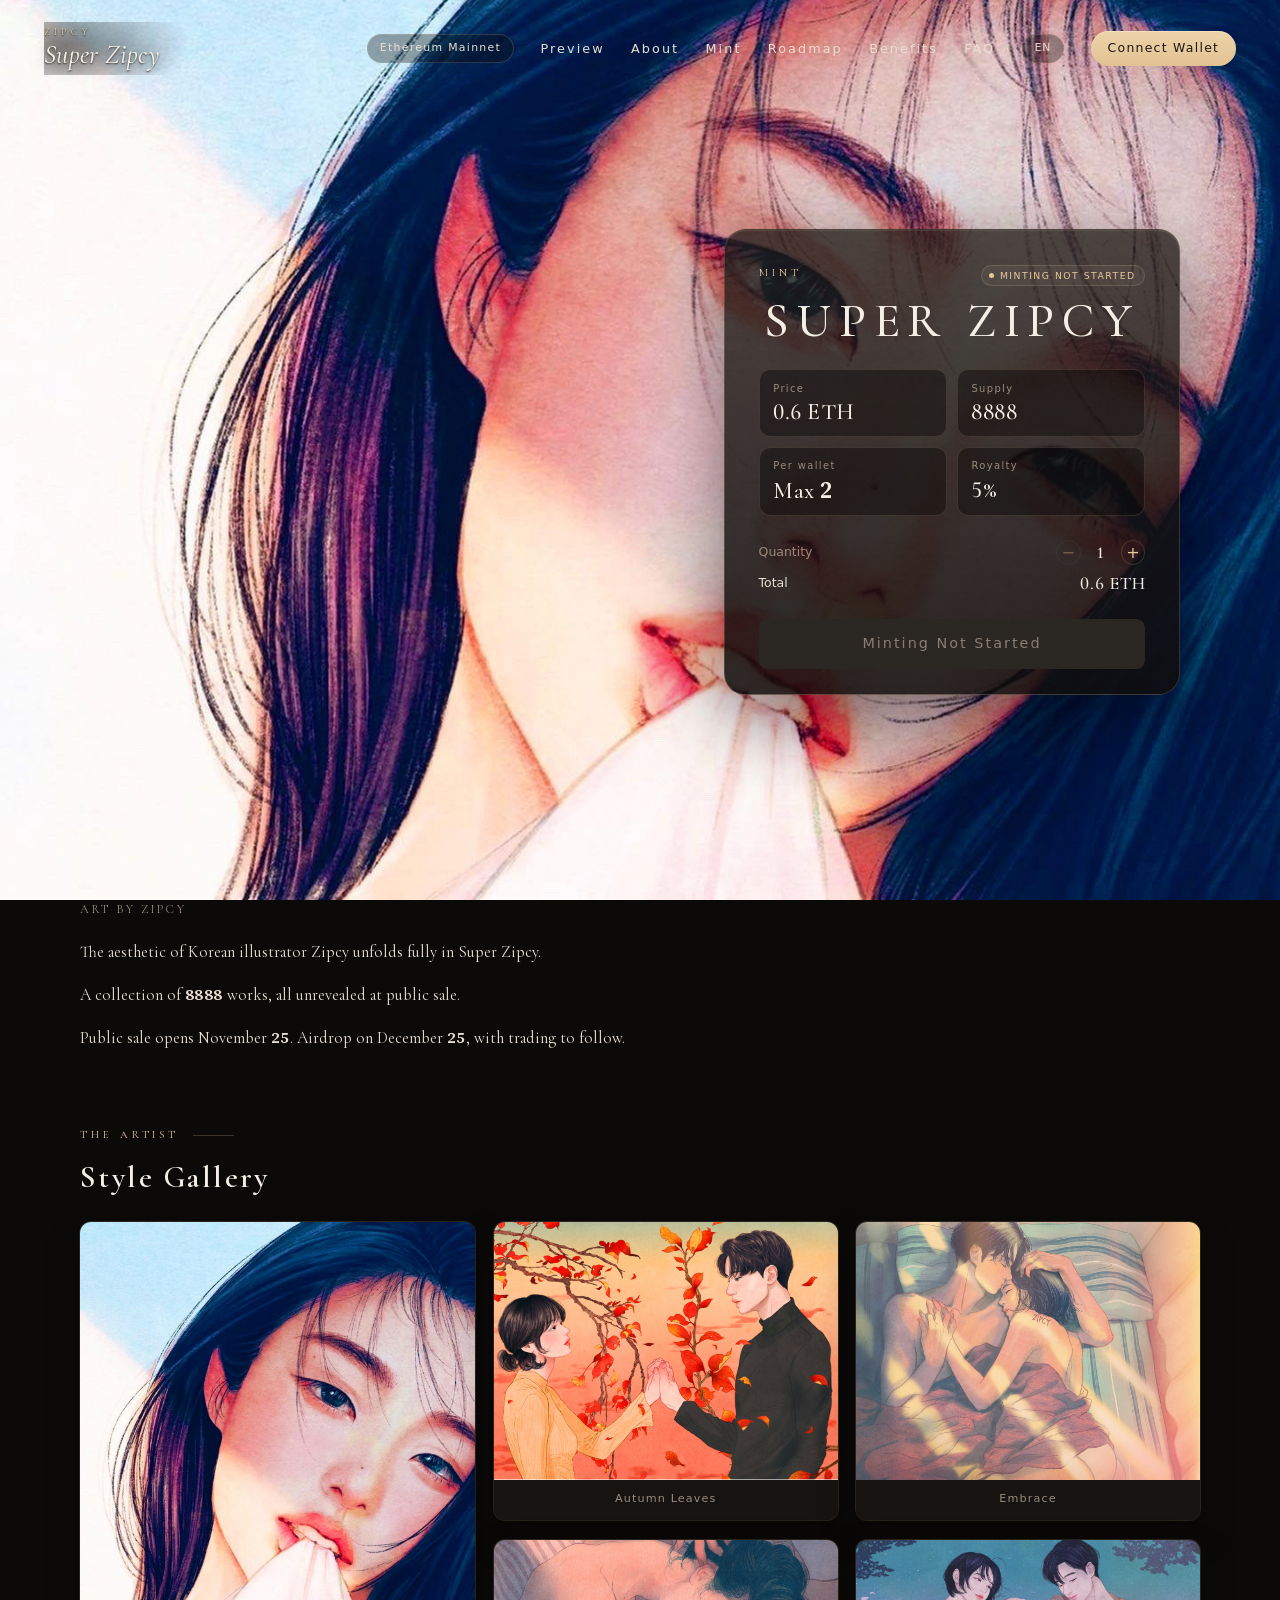
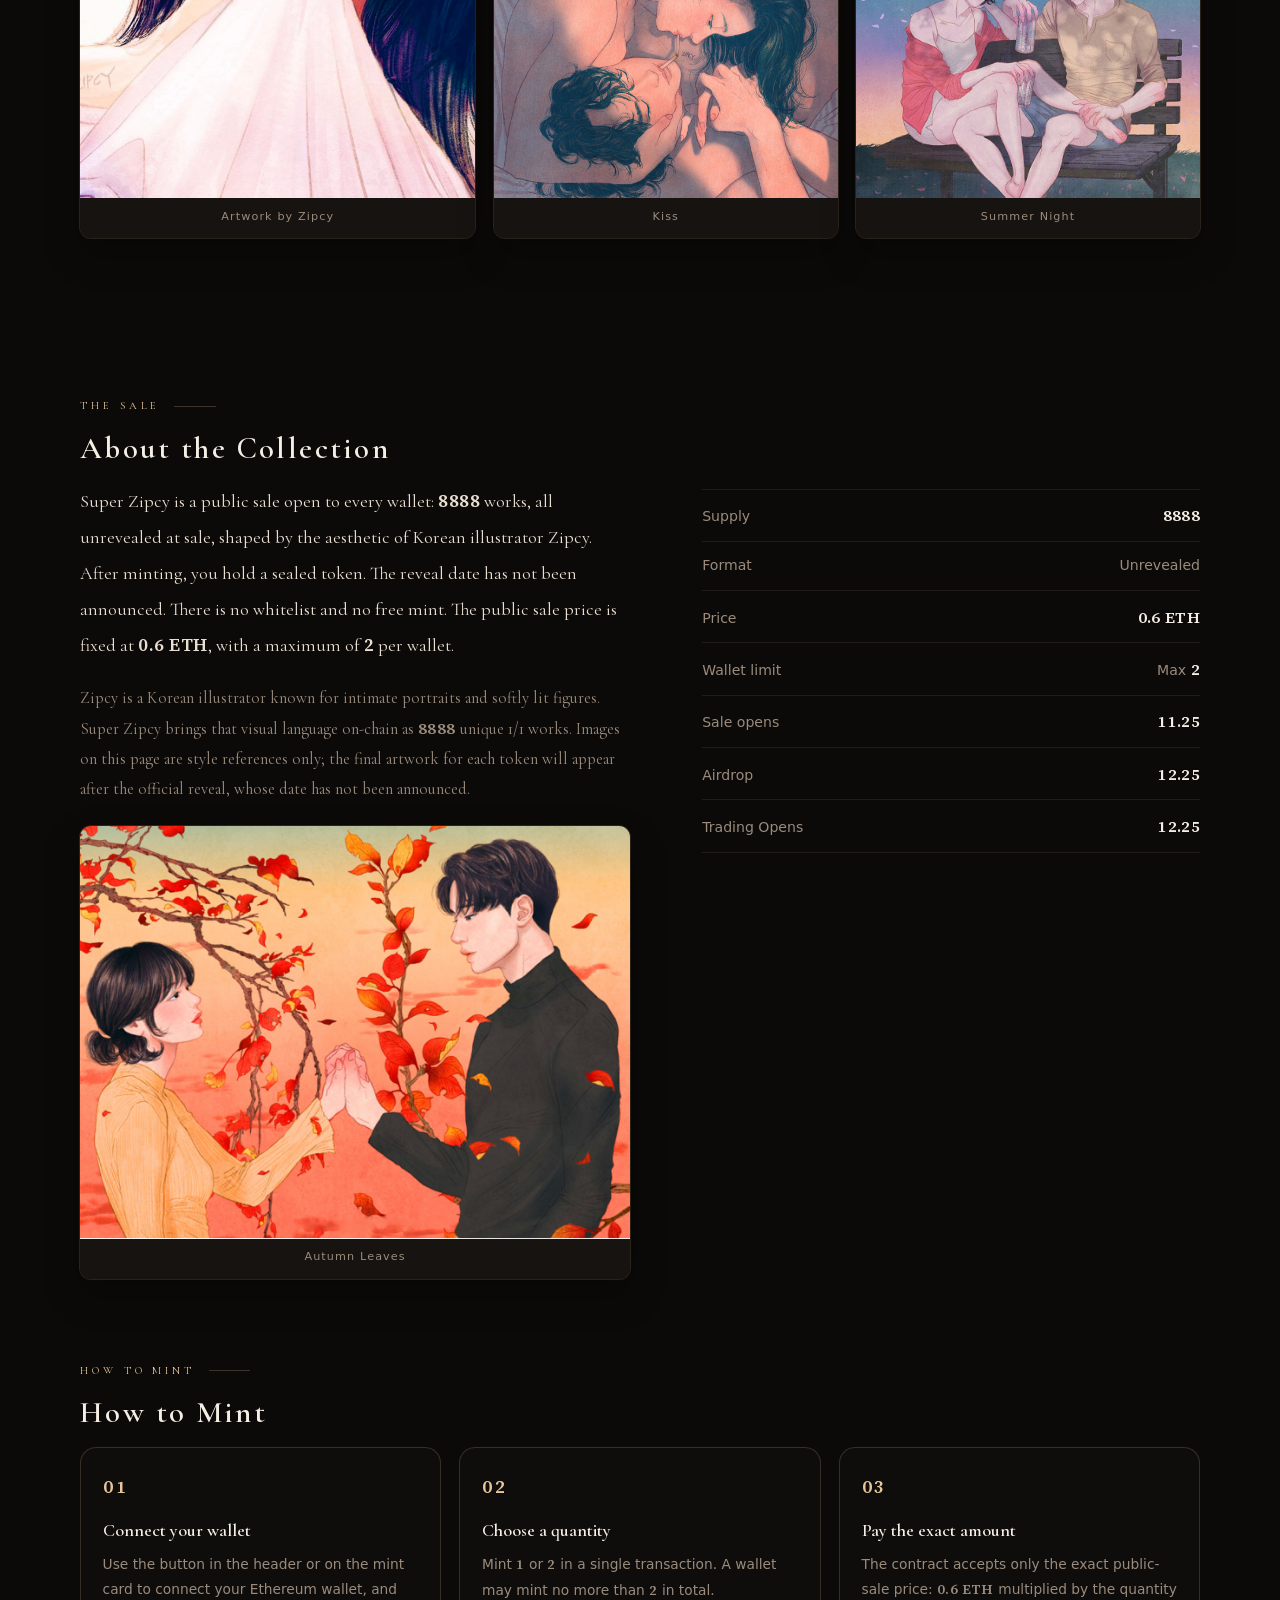
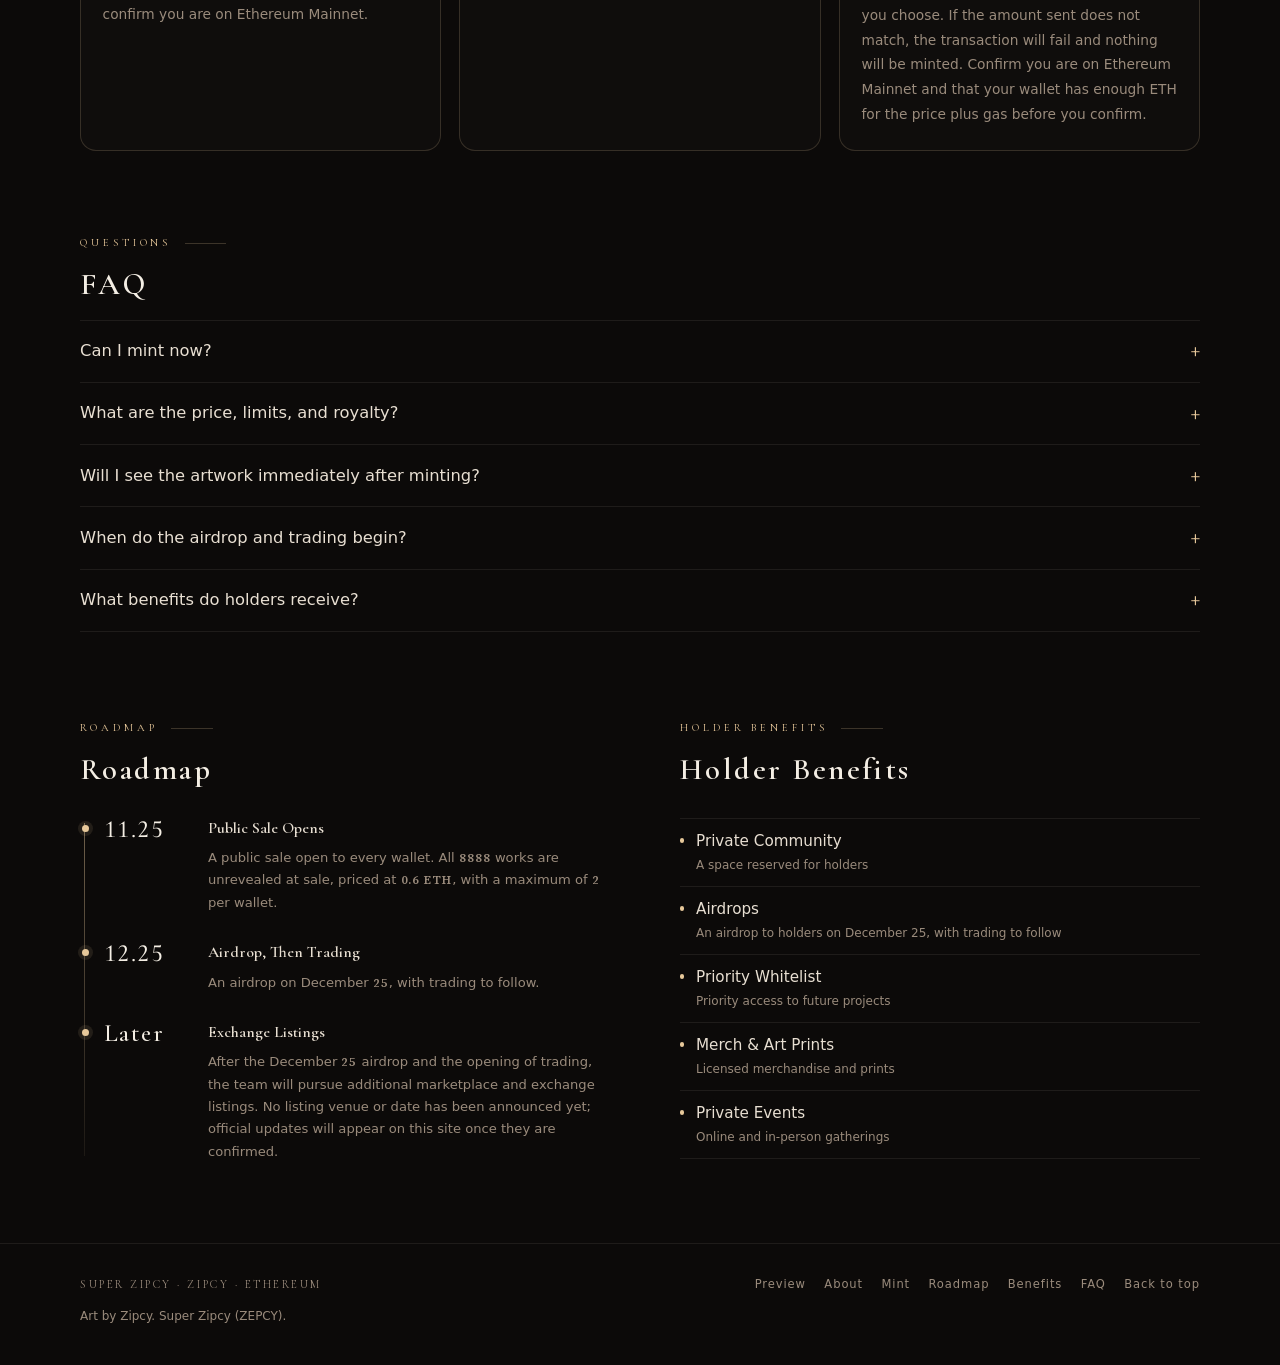
==== index.html @ 71428117 "Update public sale countdown to Nov 25, 09:30 UTC. The displayed start is now 17:30 Asia/Hong_Kong a" ====
<!DOCTYPE html><html lang="en" class="COsxPW_variable _9mYZ4G_variable Dcms5W_variable NEXIFW_variable cykdzq_variable -xxGKq_variable ZqWMoa_variable LmsDJq_variable h-full antialiased"><head><meta charSet="utf-8"/><meta name="viewport" content="width=device-width, initial-scale=1, viewport-fit=cover"/><link rel="preload" href="/_next/static/media/01d6212a423b17a1-s.p.1pvupmngxrt5z.woff2" as="font" crossorigin="" type="font/woff2"/><link rel="preload" href="/_next/static/media/4f6d27b94ac7f0f8-s.p.3aqr1xxws37ij.woff2" as="font" crossorigin="" type="font/woff2"/><link rel="preload" href="/_next/static/media/6d781941a62a4592-s.p.384qhh3n5pf8p.woff2" as="font" crossorigin="" type="font/woff2"/><link rel="preload" href="/_next/static/media/6f3ab718e3727c1a-s.p.3huc2loe0ie8a.woff2" as="font" crossorigin="" type="font/woff2"/><link rel="preload" href="/_next/static/media/7c42b85337e0c4bb-s.p.012bmydply3go.woff2" as="font" crossorigin="" type="font/woff2"/><link rel="preload" href="/_next/static/media/9c3a14bf42618ef4-s.p.2q2xrf88wug3q.woff2" as="font" crossorigin="" type="font/woff2"/><link rel="preload" href="/_next/static/media/bf4e26b3ed383284-s.p.0ljf6knlnfjjl.woff2" as="font" crossorigin="" type="font/woff2"/><link rel="preload" href="/_next/static/media/c85312908b950f41-s.p.2kxoktkbtnje5.woff2" as="font" crossorigin="" type="font/woff2"/><link rel="preload" href="/_next/static/media/dda1c1a49a80b437-s.p.28uqmbric7ahc.woff2" as="font" crossorigin="" type="font/woff2"/><link rel="preload" as="image" href="/images/hero.jpg"/><link rel="preload" as="image" href="/gallery/preview-1.jpg?v=20261124-gallery"/><link rel="preload" as="image" href="/gallery/preview-2.jpg"/><link rel="preload" as="image" href="/gallery/preview-3.jpg"/><link rel="preload" as="image" href="/gallery/preview-4.jpg"/><link rel="stylesheet" href="/_next/static/chunks/1ifnx-u7lwc90.css" data-precedence="next"/><link rel="stylesheet" href="/_next/static/chunks/206ka0n_vjip3.css" data-precedence="next"/><link rel="stylesheet" href="/_next/static/chunks/1a-6zzvosc8ud.css" data-precedence="next"/><link rel="stylesheet" href="/_next/static/chunks/1desy2k2d6fms.css" data-precedence="next"/><link rel="stylesheet" href="/_next/static/chunks/1284eqa44ss3x.css" data-precedence="next"/><link rel="stylesheet" href="/_next/static/chunks/3hfhh4--5dpk7.css" data-precedence="next"/><link rel="stylesheet" href="/_next/static/chunks/0hq2g9i59y7tr.css" data-precedence="next"/><link rel="stylesheet" href="/_next/static/chunks/0nv4h9ayk-vs8.css" data-precedence="next"/><link rel="preload" as="script" fetchPriority="low" href="/_next/static/chunks/2u4xbd4m-_uw1.js"/><script src="/_next/static/chunks/0axp4j0kty385.js" async=""></script><script src="/_next/static/chunks/03n58j2koi5mu.js" async=""></script><script src="/_next/static/chunks/turbopack-2u1d16houkiyo.js" async=""></script><script src="/_next/static/chunks/28aoef_hpewl5.js" async=""></script><script src="/_next/static/chunks/2-zx51z62t4rv.js" async=""></script><script src="/_next/static/chunks/2vstipmufnyse.js" async=""></script><script src="/_next/static/chunks/218-ktkipr51v.js" async=""></script><script src="/_next/static/chunks/30uz_yf626le8.js" async=""></script><script src="/_next/static/chunks/1n47revfdmtq-.js" async=""></script><script src="/_next/static/chunks/43zr3dl2b587h.js" async=""></script><script src="/_next/static/chunks/2h27l6nl0jcow.js" async=""></script><meta name="theme-color" content="#0c0a09"/><title>Super Zipcy — Official Mint on Ethereum</title><meta name="description" content="Super Zipcy official mint on Ethereum: 0.6 ETH, 8888 unrevealed works, maximum 2 per wallet. Minting Not Started. Airdrop on December 25, with trading to follow. The reveal date has not been announced."/><meta property="og:title" content="Super Zipcy — Official Mint on Ethereum"/><meta property="og:description" content="Super Zipcy official mint on Ethereum: 0.6 ETH, 8888 unrevealed works, maximum 2 per wallet. Minting Not Started. Airdrop on December 25, with trading to follow. The reveal date has not been announced."/><meta property="og:url" content="https://superzipcy.fun/"/><meta property="og:site_name" content="Super Zipcy"/><meta property="og:locale" content="en_US"/><meta property="og:image" content="https://superzipcy.fun/preview-home.png"/><meta property="og:image:width" content="1200"/><meta property="og:image:height" content="630"/><meta property="og:image:alt" content="Super Zipcy official artwork"/><meta property="og:type" content="website"/><meta name="twitter:card" content="summary_large_image"/><meta name="twitter:title" content="Super Zipcy — Official Mint on Ethereum"/><meta name="twitter:description" content="Super Zipcy official mint on Ethereum: 0.6 ETH, 8888 unrevealed works, maximum 2 per wallet. Minting Not Started. Airdrop on December 25, with trading to follow. The reveal date has not been announced."/><meta name="twitter:image" content="https://superzipcy.fun/preview-home.png"/><link rel="icon" href="/favicon.ico?favicon.117ezoe8m31dk.ico" sizes="48x48" type="image/x-icon"/><link rel="icon" href="/icon.svg?icon.18i36zykuztjx.svg" sizes="any" type="image/svg+xml"/><meta name="next-size-adjust" content=""/><script src="/_next/static/chunks/0cz1d0mv5g_q7.js" noModule=""></script></head><body class="min-h-full bg-ink text-ivory"><div hidden=""><!--$--><!--/$--></div><div data-rk=""><style>[data-rk]{--rk-blurs-modalOverlay:blur(4px);--rk-fonts-body:-apple-system, BlinkMacSystemFont, "Segoe UI", Roboto, Helvetica, Arial, sans-serif, "Apple Color Emoji", "Segoe UI Emoji", "Segoe UI Symbol";--rk-radii-actionButton:4px;--rk-radii-connectButton:4px;--rk-radii-menuButton:4px;--rk-radii-modal:8px;--rk-radii-modalMobile:8px;--rk-colors-accentColor:#e7c89a;--rk-colors-accentColorForeground:#14110e;--rk-colors-actionButtonBorder:rgba(255, 255, 255, 0.04);--rk-colors-actionButtonBorderMobile:rgba(255, 255, 255, 0.08);--rk-colors-actionButtonSecondaryBackground:rgba(255, 255, 255, 0.08);--rk-colors-closeButton:rgba(224, 232, 255, 0.6);--rk-colors-closeButtonBackground:rgba(255, 255, 255, 0.08);--rk-colors-connectButtonBackground:#1A1B1F;--rk-colors-connectButtonBackgroundError:#FF494A;--rk-colors-connectButtonInnerBackground:linear-gradient(0deg, rgba(255, 255, 255, 0.075), rgba(255, 255, 255, 0.15));--rk-colors-connectButtonText:#FFF;--rk-colors-connectButtonTextError:#FFF;--rk-colors-connectionIndicator:#30E000;--rk-colors-downloadBottomCardBackground:linear-gradient(126deg, rgba(0, 0, 0, 0) 9.49%, rgba(120, 120, 120, 0.2) 71.04%), #1A1B1F;--rk-colors-downloadTopCardBackground:linear-gradient(126deg, rgba(120, 120, 120, 0.2) 9.49%, rgba(0, 0, 0, 0) 71.04%), #1A1B1F;--rk-colors-error:#FF494A;--rk-colors-generalBorder:rgba(255, 255, 255, 0.08);--rk-colors-generalBorderDim:rgba(255, 255, 255, 0.04);--rk-colors-menuItemBackground:rgba(224, 232, 255, 0.1);--rk-colors-modalBackdrop:rgba(0, 0, 0, 0.5);--rk-colors-modalBackground:#1A1B1F;--rk-colors-modalBorder:rgba(255, 255, 255, 0.08);--rk-colors-modalText:#FFF;--rk-colors-modalTextDim:rgba(224, 232, 255, 0.3);--rk-colors-modalTextSecondary:rgba(255, 255, 255, 0.6);--rk-colors-profileAction:rgba(224, 232, 255, 0.1);--rk-colors-profileActionHover:rgba(224, 232, 255, 0.2);--rk-colors-profileForeground:rgba(224, 232, 255, 0.05);--rk-colors-selectedOptionBorder:rgba(224, 232, 255, 0.1);--rk-colors-standby:#FFD641;--rk-shadows-connectButton:0px 4px 12px rgba(0, 0, 0, 0.1);--rk-shadows-dialog:0px 8px 32px rgba(0, 0, 0, 0.32);--rk-shadows-profileDetailsAction:0px 2px 6px rgba(37, 41, 46, 0.04);--rk-shadows-selectedOption:0px 2px 6px rgba(0, 0, 0, 0.24);--rk-shadows-selectedWallet:0px 2px 6px rgba(0, 0, 0, 0.24);--rk-shadows-walletLogo:0px 2px 16px rgba(0, 0, 0, 0.16);}</style><div class="page"><div class="grain" aria-hidden="true"></div><a class="skip-link" href="#mint">Skip to mint</a><section class="hero" id="top"><div class="hero-visual" style="background-image:url(/images/hero.jpg)"><video class="hero-video" autoPlay="" muted="" loop="" playsInline="" preload="auto" poster="/images/hero.jpg" width="1080" height="1350" aria-label="Artwork by Zipcy" tabindex="-1" disablePictureInPicture=""><source src="/videos/hero-loop.mp4" type="video/mp4"/></video></div><div class="hero-veil" aria-hidden="true"></div><header class="site-header"><div class="site-header-inner"><a class="brand" href="#top"><span class="brand-kicker">Zipcy</span><span class="brand-name">Super Zipcy</span></a><nav class="header-nav" aria-label="About"><span class="chain-pill">Ethereum Mainnet</span><a class="nav-link" href="#works">Preview</a><a class="nav-link" href="#about">About</a><a class="nav-link" href="#mint">Mint</a><a class="nav-link" href="#roadmap">Roadmap</a><a class="nav-link" href="#benefits">Benefits</a><a class="nav-link" href="#faq">FAQ</a><details class="mobile-menu"><summary>Menu</summary><div class="mobile-menu-panel"><a href="#works">Preview</a><a href="#about">About</a><a href="#mint">Mint</a><a href="#roadmap">Roadmap</a><a href="#benefits">Benefits</a><a href="#faq">FAQ</a></div></details><details class="lang-switch"><summary aria-label="Language">EN</summary><div class="lang-switch-panel" role="listbox" aria-label="Language"><button type="button" role="option" aria-selected="true" class="is-active">English</button><button type="button" role="option" aria-selected="false">한국어</button><button type="button" role="option" aria-selected="false">繁體中文</button></div></details><button type="button" class="btn-connect" disabled="">Connect Wallet</button></nav></div></header><div class="hero-stage" id="mint"><div class="mint-card"><div class="mint-kicker-row"><p class="mint-kicker">Mint</p><span class="status-pill is-soon">Minting Not Started</span></div><h1 class="mint-title">SUPER ZIPCY</h1><div class="sale-countdown" role="timer" aria-live="polite" aria-atomic="true"><p class="sale-countdown-when">Starts<!-- --> <span class="num">Nov 25, 09:30 UTC</span></p><div class="sale-countdown-grid"><div class="sale-countdown-unit"><strong class="num">—</strong><span>Days</span></div><div class="sale-countdown-unit"><strong class="num">—</strong><span>Hours</span></div><div class="sale-countdown-unit"><strong class="num">—</strong><span>Min</span></div><div class="sale-countdown-unit"><strong class="num">—</strong><span>Sec</span></div></div></div><dl class="stat-grid"><div class="stat-box"><dt>Price</dt><dd class="num">0.6 ETH</dd></div><div class="stat-box"><dt>Supply</dt><dd class="num">8888</dd></div><div class="stat-box"><dt>Per wallet</dt><dd>Max <span class="num">2</span></dd></div><div class="stat-box"><dt>Royalty</dt><dd class="num">5%</dd></div></dl><div class="qty-row"><span>Quantity</span><div class="stepper"><button type="button" aria-label="Decrease quantity" disabled="">−</button><span class="num">1</span><button type="button" aria-label="Increase quantity">+</button></div></div><div class="total-row"><span>Total</span><strong class="num">0.6 ETH</strong></div><button type="button" disabled="" class="btn-gold">Minting Not Started</button></div></div></section><div class="credit-block"><p class="credit-band"><span>Art by Zipcy</span></p><div class="credit-intro"><p>The aesthetic of Korean illustrator Zipcy unfolds fully in Super Zipcy.</p><p>A collection of <span class="num">8888</span> works, all unrevealed at public sale.</p><p>Public sale opens November <span class="num">25</span>. Airdrop on December <span class="num">25</span>, with trading to follow.</p></div></div><main class="below"><section class="section-shell works" id="works"><p class="section-kicker">The Artist</p><h2 class="section-title">Style Gallery</h2><div class="gallery-board"><figure class="frame frame-feature gallery-feature"><img src="/images/hero.jpg" alt="Artwork by Zipcy" width="1440" height="1800"/><figcaption>Artwork by Zipcy</figcaption></figure><figure class="frame"><img src="/gallery/preview-1.jpg?v=20261124-gallery" alt="Artwork by Zipcy: Autumn Leaves" width="1268" height="951"/><figcaption>Autumn Leaves</figcaption></figure><figure class="frame"><img src="/gallery/preview-2.jpg" alt="Artwork by Zipcy: Embrace" width="1280" height="960"/><figcaption>Embrace</figcaption></figure><figure class="frame"><img src="/gallery/preview-3.jpg" alt="Artwork by Zipcy: Kiss" width="1158" height="868"/><figcaption>Kiss</figcaption></figure><figure class="frame"><img src="/gallery/preview-4.jpg" alt="Artwork by Zipcy: Summer Night" width="873" height="654"/><figcaption>Summer Night</figcaption></figure></div></section><section class="section-shell story" id="about"><p class="section-kicker">The Sale</p><h2 class="section-title">About the Collection</h2><div class="story-grid"><div class="story-copy"><p class="story-lead">Super Zipcy is a public sale open to every wallet: <span class="num">8888</span> works, all unrevealed at sale, shaped by the aesthetic of Korean illustrator Zipcy. After minting, you hold a sealed token. The reveal date has not been announced. There is no whitelist and no free mint. The public sale price is fixed at <span class="num">0.6 ETH</span>, with a maximum of <span class="num">2</span> per wallet.</p><p class="story-artist">Zipcy is a Korean illustrator known for intimate portraits and softly lit figures. Super Zipcy brings that visual language on-chain as <span class="num">8888</span> unique 1/1 works. Images on this page are style references only; the final artwork for each token will appear after the official reveal, whose date has not been announced.</p><figure class="frame story-art"><img src="/gallery/preview-1.jpg?v=20261124-gallery" alt="Artwork by Zipcy: Autumn Leaves" width="1268" height="951"/><figcaption>Autumn Leaves</figcaption></figure></div><ul class="story-facts"><li><span>Supply</span><span class="num">8888</span></li><li><span>Format</span><span>Unrevealed</span></li><li><span>Price</span><span class="num">0.6 ETH</span></li><li><span>Wallet limit</span><span>Max <span class="num">2</span></span></li><li><span>Sale opens</span><span class="num">11.25</span></li><li><span>Airdrop</span><span class="num">12.25</span></li><li><span>Trading Opens</span><span class="num">12.25</span></li></ul></div></section><section class="section-shell steps" id="howto"><p class="section-kicker">How to Mint</p><h2 class="section-title">How to Mint</h2><ol class="step-grid"><li><span class="num step-no">01</span><h3>Connect your wallet</h3><p>Use the button in the header or on the mint card to connect your Ethereum wallet, and confirm you are on Ethereum Mainnet.</p></li><li><span class="num step-no">02</span><h3>Choose a quantity</h3><p>Mint <span class="num">1</span> or <span class="num">2</span> in a single transaction. A wallet may mint no more than <span class="num">2</span> in total.</p></li><li><span class="num step-no">03</span><h3>Pay the exact amount</h3><p>The contract accepts only the exact public-sale price: <span class="num">0.6 ETH</span> multiplied by the quantity you choose. If the amount sent does not match, the transaction will fail and nothing will be minted. Confirm you are on Ethereum Mainnet and that your wallet has enough ETH for the price plus gas before you confirm.</p></li></ol></section><section class="section-shell faq" id="faq"><p class="section-kicker">Questions</p><h2 class="section-title">FAQ</h2><div class="faq-list"><details><summary>Can I mint now?</summary><p>No. Minting Not Started. You can connect your wallet on this site, but minting has not opened yet.</p></details><details><summary>What are the price, limits, and royalty?</summary><p>The public sale price is fixed at <span class="num">0.6 ETH</span>. Each wallet may mint a maximum of <span class="num">2</span>, and no more than <span class="num">2</span> in a single transaction. Secondary-market royalty is <span class="num">5</span>%.</p></details><details><summary>Will I see the artwork immediately after minting?</summary><p>No. All <span class="num">8888</span> works remain unrevealed during the public sale. You will hold a sealed token. The reveal date has not been announced.</p></details><details><summary>When do the airdrop and trading begin?</summary><p>The airdrop will be sent on December <span class="num">25</span>, with trading to follow.</p></details><details><summary>What benefits do holders receive?</summary><p>Announced benefits include a private community, airdrop rewards, priority whitelist access, merch and art prints, and private events. The airdrop is scheduled for December <span class="num">25</span>, with trading to follow. Further details will be shared later.</p></details></div></section><div class="section-shell split"><section id="roadmap"><p class="section-kicker">Roadmap</p><h2 class="section-title">Roadmap</h2><ol class="roadmap-list"><li class="roadmap-item"><span class="roadmap-date num">11.25</span><div class="roadmap-copy"><strong>Public Sale Opens</strong><p>A public sale open to every wallet. All <span class="num">8888</span> works are unrevealed at sale, priced at <span class="num">0.6 ETH</span>, with a maximum of <span class="num">2</span> per wallet.</p></div></li><li class="roadmap-item"><span class="roadmap-date num">12.25</span><div class="roadmap-copy"><strong>Airdrop, Then Trading</strong><p>An airdrop on December <span class="num">25</span>, with trading to follow.</p></div></li><li class="roadmap-item"><span class="roadmap-date num">Later</span><div class="roadmap-copy"><strong>Exchange Listings</strong><p>After the December <span class="num">25</span> airdrop and the opening of trading, the team will pursue additional marketplace and exchange listings. No listing venue or date has been announced yet; official updates will appear on this site once they are confirmed.</p></div></li></ol></section><section id="benefits"><p class="section-kicker">Holder Benefits</p><h2 class="section-title">Holder Benefits</h2><ul class="benefit-list"><li><div><span class="benefit-zh">Private Community</span><span class="benefit-detail">A space reserved for holders</span></div></li><li><div><span class="benefit-zh">Airdrops</span><span class="benefit-detail">An airdrop to holders on December 25, with trading to follow</span></div></li><li><div><span class="benefit-zh">Priority Whitelist</span><span class="benefit-detail">Priority access to future projects</span></div></li><li><div><span class="benefit-zh">Merch &amp; Art Prints</span><span class="benefit-detail">Licensed merchandise and prints</span></div></li><li><div><span class="benefit-zh">Private Events</span><span class="benefit-detail">Online and in-person gatherings</span></div></li></ul></section></div></main><footer class="site-footer"><div class="footer-inner"><div class="footer-top"><p class="footer-mark">Super Zipcy · Zipcy · Ethereum</p><nav class="footer-nav" aria-label="About"><a href="#works">Preview</a><a href="#about">About</a><a href="#mint">Mint</a><a href="#roadmap">Roadmap</a><a href="#benefits">Benefits</a><a href="#faq">FAQ</a><a href="#top">Back to top</a></nav></div><p class="footer-copy">Art by Zipcy. Super Zipcy (ZEPCY).</p></div></footer></div><!--$--><!--/$--></div><script id="_R_">(globalThis["TURBOPACK"] || (globalThis["TURBOPACK"] = [])).push({"otherChunks":["static/chunks/2u4xbd4m-_uw1.js","static/chunks/0axp4j0kty385.js","static/chunks/03n58j2koi5mu.js"],"runtimeModuleIds":[8092]});</script><script src="/_next/static/chunks/2u4xbd4m-_uw1.js" async=""></script><script>(self.__next_f=self.__next_f||[]).push([0])</script><script>self.__next_f.push([1,"1:\"$Sreact.fragment\"\n2:\"/_next/static/chunks/28aoef_hpewl5.js\"\n3:\"/_next/static/chunks/2-zx51z62t4rv.js\"\n4:\"/_next/static/chunks/2vstipmufnyse.js\"\n5:\"/_next/static/chunks/218-ktkipr51v.js\"\n6:\"/_next/static/chunks/30uz_yf626le8.js\"\n7:\"/_next/static/chunks/1n47revfdmtq-.js\"\n8:\"/_next/static/chunks/43zr3dl2b587h.js\"\n9:I[44636,[\"$2\",\"$3\",\"$4\",\"$5\",\"$6\",\"$7\",\"$8\"],\"Providers\"]\na:I[29731,[\"$2\",\"$3\",\"$4\",\"$5\",\"$6\",\"$7\",\"$8\"],\"default\"]\nb:I[83960,[\"$2\",\"$3\",\"$4\",\"$5\",\"$6\",\"$7\",\"$8\"],\"default\"]\nd:\"/_next/static/chunks/2h27l6nl0jcow.js\"\ne:I[23006,[\"$2\",\"$3\",\"$4\",\"$5\",\"$6\",\"$7\",\"$8\",\"$d\"],\"SkipLink\"]\nf:I[69866,[\"$2\",\"$3\",\"$4\",\"$5\",\"$6\",\"$7\",\"$8\",\"$d\"],\"HeroVideo\"]\n10:I[36852,[\"$2\",\"$3\",\"$4\",\"$5\",\"$6\",\"$7\",\"$8\",\"$d\"],\"SiteHeader\"]\n11:I[89936,[\"$2\",\"$3\",\"$4\",\"$5\",\"$6\",\"$7\",\"$8\",\"$d\"],\"MintPanel\"]\n12:I[72526,[\"$2\",\"$3\",\"$4\",\"$5\",\"$6\",\"$7\",\"$8\",\"$d\"],\"OwnerPanel\"]\n13:I[2104,[\"$2\",\"$3\",\"$4\",\"$5\",\"$6\",\"$7\",\"$8\",\"$d\"],\"CreditBand\"]\n14:I[13597,[\"$2\",\"$3\",\"$4\",\"$5\",\"$6\",\"$7\",\"$8\",\"$d\"],\"Gallery\"]\n15:I[32456,[\"$2\",\"$3\",\"$4\",\"$5\",\"$6\",\"$7\",\"$8\",\"$d\"],\"Story\"]\n16:I[58837,[\"$2\",\"$3\",\"$4\",\"$5\",\"$6\",\"$7\",\"$8\",\"$d\"],\"Roadmap\"]\n17:I[8745,[\"$2\",\"$3\",\"$4\",\"$5\",\"$6\",\"$7\",\"$8\",\"$d\"],\"SiteFooter\"]\n18:I[29959,[\"$2\",\"$3\",\"$4\",\"$5\",\"$6\",\"$7\",\"$8\"],\"OutletBoundary\"]\n19:\"$Sreact.suspense\"\n1b:\"ViewportBoundary\"\n1c:I[29959,[\"$2\",\"$3\",\"$4\",\"$5\",\"$6\",\"$7\",\"$8\"],\"$1b\"]\n1e:\"MetadataBoundary\"\n1f:I[29959,[\"$2\",\"$3\",\"$4\",\"$5\",\"$6\",\"$7\",\"$8\"],\"$1e\"]\n21:I[68181,[\"$2\",\"$3\",\"$4\",\"$5\",\"$6\",\"$7\",\"$8\"],\"default\",1]\n:HL[\"/_next/static/chunks/1ifnx-u7lwc90.css\",\"style\"]\n:HL[\"/_next/static/chunks/206ka0n_vjip3.css\",\"style\"]\n:HL[\"/_next/static/chunks/1a-6zzvosc8ud.css\",\"style\"]\n:HL[\"/_next/static/chunks/1desy2k2d6fms.css\",\"style\"]\n:HL[\"/_next/static/chunks/1284eqa44ss3x.css\",\"style\"]\n:HL[\"/_next/static/chunks/3hfhh4--5dpk7.css\",\"style\"]\n:HL[\"/_next/static/chunks/0hq2g9i59y7tr.css\",\"style\"]\n:HL[\"/_next/static/chunks/0nv4h9ayk-vs8.css\",\"style\"]\n:HL[\"/_next/static/media/01d6212a423b17a1-s.p.1pvupmngxrt5z.woff2\",\"font\",{\"crossOrigin\":\"\",\"type\":\"font/woff2\"}]\n:HL[\"/_next/static/media/4f6d27b94ac7f0f8-s.p.3aqr1xxws37ij.woff2\",\"font\",{\"crossOrigin\":\"\",\"type\":\"font/woff2\"}]\n:HL[\"/_next/static/media/6d781941a62a4592-s.p.384qhh3n5pf8p.woff2\",\"font\",{\"crossOrigin\":\"\",\"type\":\"font/woff2\"}]\n:HL[\"/_next/static/media/6f3ab718e3727c1a-s.p.3huc2loe0ie8a.woff2\",\"font\",{\"crossOrigin\":\"\",\"type\":\"font/woff2\"}]\n:HL[\"/_next/static/media/7c42b85337e0c4bb-s.p.012bmydply3go.woff2\",\"font\",{\"crossOrigin\":\"\",\"type\":\"font/woff2\"}]\n:HL[\"/_next/static/media/9c3a14bf42618ef4-s.p.2q2xrf88wug3q.woff2\",\"font\",{\"crossOrigin\":\"\",\"type\":\"font/woff2\"}]\n:HL[\"/_next/static/media/bf4e26b3ed383284-s.p.0ljf6knlnfjjl.woff2\",\"font\",{\"crossOrigin\":\"\",\"type\":\"font/woff2\"}]\n:HL[\"/_next/static/media/c85312908b950f41-s.p.2kxoktkbtnje5.woff2\",\"font\",{\"crossOrigin\":\"\",\"type\":\"font/woff2\"}]\n:HL[\"/_next/static/media/dda1c1a49a80b437-s.p.28uqmbric7ahc.woff2\",\"font\",{\"crossOrigin\":\"\",\"type\":\"font/woff2\"}]\nc:[[\"children\",{\"s\":\"__PAGE__\",\"h\":512,\"d\":{\"r\":[\"$\",\"$1\",\"c\",{\"children\":[[\"$\",\"div\",null,{\"className\":\"page\",\"children\":[[\"$\",\"div\",null,{\"className\":\"grain\",\"aria-hidden\":\"true\"}],[\"$\",\"$Le\",null,{}],[\"$\",\"section\",null,{\"className\":\"hero\",\"id\":\"top\",\"children\":[[\"$\",\"div\",null,{\"className\":\"hero-visual\",\"style\":{\"backgroundImage\":\"url(/images/hero.jpg)\"},\"children\":[\"$\",\"$Lf\",null,{}]}],[\"$\",\"div\",null,{\"className\":\"hero-veil\",\"aria-hidden\":\"true\"}],[\"$\",\"$L10\",null,{}],[\"$\",\"div\",null,{\"className\":\"hero-stage\",\"id\":\"mint\",\"children\":[[\"$\",\"$L11\",null,{}],[\"$\",\"$L12\",null,{}]]}]]}],[\"$\",\"$L13\",null,{}],[\"$\",\"main\",null,{\"className\":\"below\",\"children\":[[\"$\",\"$L14\",null,{}],[\"$\",\"$L15\",null,{}],[\"$\",\"$L16\",null,{}]]}],[\"$\",\"$L17\",null,{}]]}],[[\"$\",\"script\",\"script-0\",{\"src\":\"/_next/static/chunks/2h27l6nl0jcow.js\",\"async\":true,\"nonce\":\"$undefined\"}]],[\"$\",\"$L18\",null,{\"children\":[\"$\",\"$19\",null,{\"name\":\"Next.MetadataOutlet\",\"children\":\"$@1a\"}]}]]}],\"p\":false,\"v\":null}}]]\n0:{\"P\":null,\"c\":[\"\",\"\"],\"q\":\"\",\"i\":false,\"t\":{\"t\":{\"s\":\"\",\"h\":528,\"d\":{\"r\":[\"$\",\"$1\",\"c\",{\"children\":[[[\"$\",\"link\",\"0\",{\"rel\":\"stylesheet\",\"href\":\"/_next/static/chunks/1ifnx-u7lwc90.css\",\"precedence\":\"next\",\"crossOrigin\":\"$undefined\",\"nonce\":\"$undefined\"}],[\"$\",\"link\",\"1\",{\"rel\":\"stylesheet\",\"href\":\"/_next/static/chunks/206ka0n_vjip3.css\",\"precedence\":\"next\",\"crossOrigin\":\"$undefined\",\"nonce\":\"$undefined\"}],[\"$\",\"link\",\"2\",{\"rel\":\"stylesheet\",\"href\":\"/_next/static/chunks/1a-6zzvosc8ud.css\",\"precedence\":\"next\",\"crossOrigin\":\"$undefined\",\"nonce\":\"$undefined\"}],[\"$\",\"link\",\"3\",{\"rel\":\"stylesheet\",\"href\":\"/_next/static/chunks/1desy2k2d6fms.css\",\"precedence\":\"next\",\"crossOrigin\":\"$undefined\",\"nonce\":\"$undefined\"}],[\"$\",\"link\",\"4\",{\"rel\":\"stylesheet\",\"href\":\"/_next/static/chunks/1284eqa44ss3x.css\",\"precedence\":\"next\",\"crossOrigin\":\"$undefined\",\"nonce\":\"$undefined\"}],[\"$\",\"link\",\"5\",{\"rel\":\"stylesheet\",\"href\":\"/_next/static/chunks/3hfhh4--5dpk7.css\",\"precedence\":\"next\",\"crossOrigin\":\"$undefined\",\"nonce\":\"$undefined\"}],[\"$\",\"link\",\"6\",{\"rel\":\"stylesheet\",\"href\":\"/_next/static/chunks/0hq2g9i59y7tr.css\",\"precedence\":\"next\",\"crossOrigin\":\"$undefined\",\"nonce\":\"$undefined\"}],[\"$\",\"link\",\"7\",{\"rel\":\"stylesheet\",\"href\":\"/_next/static/chunks/0nv4h9ayk-vs8.css\",\"precedence\":\"next\",\"crossOrigin\":\"$undefined\",\"nonce\":\"$undefined\"}],[\"$\",\"script\",\"script-0\",{\"src\":\"/_next/static/chunks/28aoef_hpewl5.js\",\"async\":true,\"nonce\":\"$undefined\"}],[\"$\",\"script\",\"script-1\",{\"src\":\"/_next/static/chunks/2-zx51z62t4rv.js\",\"async\":true,\"nonce\":\"$undefined\"}],[\"$\",\"script\",\"script-2\",{\"src\":\"/_next/static/chunks/2vstipmufnyse.js\",\"async\":true,\"nonce\":\"$undefined\"}],[\"$\",\"script\",\"script-3\",{\"src\":\"/_next/static/chunks/218-ktkipr51v.js\",\"async\":true,\"nonce\":\"$undefined\"}],[\"$\",\"script\",\"script-4\",{\"src\":\"/_next/static/chunks/30uz_yf626le8.js\",\"async\":true,\"nonce\":\"$undefined\"}],[\"$\",\"script\",\"script-5\",{\"src\":\"/_next/static/chunks/1n47revfdmtq-.js\",\"async\":true,\"nonce\":\"$undefined\"}],[\"$\",\"script\",\"script-6\",{\"src\":\"/_next/static/chunks/43zr3dl2b587h.js\",\"async\":true,\"nonce\":\"$undefined\"}]],[\"$\",\"html\",null,{\"lang\":\"en\",\"className\":\"COsxPW_variable _9mYZ4G_variable Dcms5W_variable NEXIFW_variable cykdzq_variable -xxGKq_variable ZqWMoa_variable LmsDJq_variable h-full antialiased\",\"children\":[\"$\",\"body\",null,{\"className\":\"min-h-full bg-ink text-ivory\",\"children\":[\"$\",\"$L9\",null,{\"children\":[\"$\",\"$La\",null,{\"parallelRouterKey\":\"children\",\"error\":\"$undefined\",\"errorStyles\":\"$undefined\",\"errorScripts\":\"$undefined\",\"template\":[\"$\",\"$Lb\",null,{}],\"templateStyles\":\"$undefined\",\"templateScripts\":\"$undefined\",\"notFound\":[[[\"$\",\"title\",null,{\"children\":\"404: This page could not be found.\"}],[\"$\",\"div\",null,{\"style\":{\"fontFamily\":\"system-ui,\\\"Segoe UI\\\",Roboto,Helvetica,Arial,sans-serif,\\\"Apple Color Emoji\\\",\\\"Segoe UI Emoji\\\"\",\"height\":\"100vh\",\"textAlign\":\"center\",\"display\":\"flex\",\"flexDirection\":\"column\",\"alignItems\":\"center\",\"justifyContent\":\"center\"},\"children\":[\"$\",\"div\",null,{\"children\":[[\"$\",\"style\",null,{\"dangerouslySetInnerHTML\":{\"__html\":\"body{color:#000;background:#fff;margin:0}.next-error-h1{border-right:1px solid rgba(0,0,0,.3)}@media (prefers-color-scheme:dark){body{color:#fff;background:#000}.next-error-h1{border-right:1px solid rgba(255,255,255,.3)}}\"}}],[\"$\",\"h1\",null,{\"className\":\"next-error-h1\",\"style\":{\"display\":\"inline-block\",\"margin\":\"0 20px 0 0\",\"padding\":\"0 23px 0 0\",\"fontSize\":24,\"fontWeight\":500,\"verticalAlign\":\"top\",\"lineHeight\":\"49px\"},\"children\":404}],[\"$\",\"div\",null,{\"style\":{\"display\":\"inline-block\"},\"children\":[\"$\",\"h2\",null,{\"style\":{\"fontSize\":14,\"fontWeight\":400,\"lineHeight\":\"49px\",\"margin\":0},\"children\":\"This page could not be found.\"}]}]]}]}]],[]],\"forbidden\":\"$undefined\",\"unauthorized\":\"$undefined\"}]}]}]}]]}],\"p\":false,\"v\":null},\"c\":\"$Qc\"},\"h\":{\"r\":[\"$\",\"$1\",\"h\",{\"children\":[null,[\"$\",\"$L1c\",null,{\"children\":\"$L1d\"}],[\"$\",\"$L1f\",null,{\"children\":[[\"$\",\"div\",null,{\"hidden\":true,\"children\":[\"$\",\"$19\",null,{\"name\":\"Next.Metadata\",\"children\":\"$L20\"}]}],null]}],[\"$\",\"meta\",null,{\"name\":\"next-size-adjust\",\"content\":\"\"}]]}],\"p\":false,\"v\":null}},\"m\":\"$undefined\",\"G\":[\"$21\",[[\"$\",\"link\",\"0\",{\"rel\":\"stylesheet\",\"href\":\"/_next/static/chunks/1ifnx-u7lwc90.css\",\"precedence\":\"next\",\"crossOrigin\":\"$undefined\",\"nonce\":\"$undefined\"}],[\"$\",\"link\",\"1\",{\"rel\":\"stylesheet\",\"href\":\"/_next/static/chunks/206ka0n_vjip3.css\",\"precedence\":\"next\",\"crossOrigin\":\"$undefined\",\"nonce\":\"$undefined\"}],[\"$\",\"link\",\"2\",{\"rel\":\"stylesheet\",\"href\":\"/_next/static/chunks/1a-6zzvosc8ud.css\",\"precedence\":\"next\",\"crossOrigin\":\"$undefined\",\"nonce\":\"$undefined\"}],[\"$\",\"link\",\"3\",{\"rel\":\"stylesheet\",\"href\":\"/_next/static/chunks/1desy2k2d6fms.css\",\"precedence\":\"next\",\"crossOrigin\":\"$undefined\",\"nonce\":\"$undefined\"}],[\"$\",\"link\",\"4\",{\"rel\":\"stylesheet\",\"href\":\"/_next/static/chunks/1284eqa44ss3x.css\",\"precedence\":\"next\",\"crossOrigin\":\"$undefined\",\"nonce\":\"$undefined\"}],[\"$\",\"link\",\"5\",{\"rel\":\"stylesheet\",\"href\":\"/_next/static/chunks/3hfhh4--5dpk7.css\",\"precedence\":\"next\",\"crossOrigin\":\"$undefined\",\"nonce\":\"$undefined\"}],[\"$\",\"link\",\"6\",{\"rel\":\"stylesheet\",\"href\":\"/_next/static/chunks/0hq2g9i59y7tr.css\",\"precedence\":\"next\",\"crossOrigin\":\"$undefined\",\"nonce\":\"$undefined\"}],\"$L22\"]],\"S\":true,\"r\":\"$undefined\",\"s\":\"$undefined\",\"a\":\"$undefined\",\"l\":\"$undefined\",\"p\":\"$undefined\",\"d\":\"$undefined\",\"b\":\"u9K79Z-o0Zmi7U5JjYGMH\"}\n22:[\"$\",\"link\",\"7\",{\"rel\":\"stylesheet\",\"href\":\"/_next/static/chunks/0nv4h9ayk-vs8.css\",\"precedence\":\"next\",\"crossOrigin\":\"$undefined\",\"nonce\":\"$undefined\"}]\n1d:[[\"$\",\"meta\",\"0\",{\"charSet\":\"utf-8\"}],[\"$\",\"meta\",\"1\",{\"name\":\"viewport\",\"content\":\"width=device-width, initial-scale=1, viewport-fit=cover\"}],[\"$\",\"meta\",\"2\",{\"name\":\"theme-color\",\"content\":\"#0c0a09\"}]]\n23:I[47089,[\"$2\",\"$3\",\"$4\",\"$5\",\"$6\",\"$7\",\"$8\"],\"IconMark\"]\n1a:null\n20:[[\"$\",\"title\",\"0\",{\"children\":\"Super Zipcy — Official Mint on Ethereum\"}],[\"$\",\"meta\",\"1\",{\"name\":\"description\",\"content\":\"Super Zipcy official mint on Ethereum: 0.6 ETH, 8888 unrevealed works, maximum 2 per wallet. Minting Not Started. Airdrop on December 25, with trading to follow. The reveal date has not been announced.\"}],[\"$\",\"meta\",\"2\",{\"property\":\"og:title\",\"content\":\"Super Zipcy — Official Mint on Ethereum\"}],[\"$\",\"meta\",\"3\",{\"property\":\"og:description\",\"content\":\"Super Zipcy official mint on Ethereum: 0.6 ETH, 8888 unrevealed works, maximum 2 per wallet. Minting Not Started. Airdrop on December 25, with trading to follow. The reveal date has not been announced.\"}],[\"$\",\"meta\",\"4\",{\"property\":\"og:url\",\"content\":\"https://superzipcy.fun/\"}],[\"$\",\"meta\",\"5\",{\"property\":\"og:site_name\",\"content\":\"Super Zipcy\"}],[\"$\",\"meta\",\"6\",{\"property\":\"og:locale\",\"content\":\"en_US\"}],[\"$\",\"meta\",\"7\",{\"property\":\"og:image\",\"content\":\"https://superzipcy.fun/preview-home.png\"}],[\"$\",\"meta\",\"8\",{\"property\":\"og:image:width\",\"content\":\"1200\"}],[\"$\",\"meta\",\"9\",{\"property\":\"og:image:height\",\"content\":\"630\"}],[\"$\",\"meta\",\"10\",{\"property\":\"og:image:alt\",\"content\":\"Super Zipcy official artwork\"}],[\"$\",\"meta\",\"11\",{\"property\":\"og:type\",\"content\":\"website\"}],[\"$\",\"meta\",\"12\",{\"name\":\"twitter:card\",\"content\":\"summary_large_image\"}],[\"$\",\"meta\",\"13\",{\"name\":\"twitter:title\",\"content\":\"Super Zipcy — Official Mint on Ethereum\"}],[\"$\",\"meta\",\"14\",{\"name\":\"twitter:description\",\"content\":\"Super Zipcy official mint on Ethereum: 0.6 ETH, 8888 unrevealed works, maximum 2 per wallet. Minting Not Started. Airdrop on December 25, with trading to follow. The reveal date has not been announced.\"}],[\"$\",\"meta\",\"15\",{\"name\":\"twitter:image\",\"content\":\"https://superzipcy.fun/preview-home.png\"}],[\"$\",\"link\",\"16\",{\"rel\":\"icon\",\"href\":\"/favicon.ico?favicon.117ezoe8m31dk.ico\",\"sizes\":\"48x48\",\"type\":\"image/x-icon\"}],[\"$\",\"link\",\"17\",{\"rel\":\"icon\",\"href\":\"/icon.svg?icon.18i36zykuztjx.svg\",\"sizes\":\"any\",\"type\":\"image/svg+xml\"}],[\"$\",\"$L23\",\"18\",{}]]\n"])</script></body></html>
---- _next/static/chunks/1ifnx-u7lwc90.css ----
@font-face{font-family:Cormorant Garamond;font-style:italic;font-weight:400;font-display:swap;src:url(../media/8cabccbf8ff73b77-s.1mblz1wog092a.woff2)format("woff2");unicode-range:U+460-52F,U+1C80-1C8A,U+20B4,U+2DE0-2DFF,U+A640-A69F,U+FE2E-FE2F}@font-face{font-family:Cormorant Garamond;font-style:italic;font-weight:400;font-display:swap;src:url(../media/932d3869cac5e2f5-s.2cu8l7zf4s4ec.woff2)format("woff2");unicode-range:U+301,U+400-45F,U+490-491,U+4B0-4B1,U+2116}@font-face{font-family:Cormorant Garamond;font-style:italic;font-weight:400;font-display:swap;src:url(../media/28c5fc0db96362f0-s.0gv8q2vqi14yg.woff2)format("woff2");unicode-range:U+102-103,U+110-111,U+128-129,U+168-169,U+1A0-1A1,U+1AF-1B0,U+300-301,U+303-304,U+308-309,U+323,U+329,U+1EA0-1EF9,U+20AB}@font-face{font-family:Cormorant Garamond;font-style:italic;font-weight:400;font-display:swap;src:url(../media/97ea1d7b8ac40ba2-s.1-qpv3jvnkkyl.woff2)format("woff2");unicode-range:U+100-2BA,U+2BD-2C5,U+2C7-2CC,U+2CE-2D7,U+2DD-2FF,U+304,U+308,U+329,U+1D00-1DBF,U+1E00-1E9F,U+1EF2-1EFF,U+2020,U+20A0-20AB,U+20AD-20C4,U+2113,U+2C60-2C7F,U+A720-A7FF}@font-face{font-family:Cormorant Garamond;font-style:italic;font-weight:400;font-display:swap;src:url(../media/01d6212a423b17a1-s.p.1pvupmngxrt5z.woff2)format("woff2");unicode-range:U+??,U+131,U+152-153,U+2BB-2BC,U+2C6,U+2DA,U+2DC,U+304,U+308,U+329,U+2000-206F,U+20AC,U+2122,U+2191,U+2193,U+2212,U+2215,U+FEFF,U+FFFD}@font-face{font-family:Cormorant Garamond;font-style:italic;font-weight:500;font-display:swap;src:url(../media/8cabccbf8ff73b77-s.1mblz1wog092a.woff2)format("woff2");unicode-range:U+460-52F,U+1C80-1C8A,U+20B4,U+2DE0-2DFF,U+A640-A69F,U+FE2E-FE2F}@font-face{font-family:Cormorant Garamond;font-style:italic;font-weight:500;font-display:swap;src:url(../media/932d3869cac5e2f5-s.2cu8l7zf4s4ec.woff2)format("woff2");unicode-range:U+301,U+400-45F,U+490-491,U+4B0-4B1,U+2116}@font-face{font-family:Cormorant Garamond;font-style:italic;font-weight:500;font-display:swap;src:url(../media/28c5fc0db96362f0-s.0gv8q2vqi14yg.woff2)format("woff2");unicode-range:U+102-103,U+110-111,U+128-129,U+168-169,U+1A0-1A1,U+1AF-1B0,U+300-301,U+303-304,U+308-309,U+323,U+329,U+1EA0-1EF9,U+20AB}@font-face{font-family:Cormorant Garamond;font-style:italic;font-weight:500;font-display:swap;src:url(../media/97ea1d7b8ac40ba2-s.1-qpv3jvnkkyl.woff2)format("woff2");unicode-range:U+100-2BA,U+2BD-2C5,U+2C7-2CC,U+2CE-2D7,U+2DD-2FF,U+304,U+308,U+329,U+1D00-1DBF,U+1E00-1E9F,U+1EF2-1EFF,U+2020,U+20A0-20AB,U+20AD-20C4,U+2113,U+2C60-2C7F,U+A720-A7FF}@font-face{font-family:Cormorant Garamond;font-style:italic;font-weight:500;font-display:swap;src:url(../media/01d6212a423b17a1-s.p.1pvupmngxrt5z.woff2)format("woff2");unicode-range:U+??,U+131,U+152-153,U+2BB-2BC,U+2C6,U+2DA,U+2DC,U+304,U+308,U+329,U+2000-206F,U+20AC,U+2122,U+2191,U+2193,U+2212,U+2215,U+FEFF,U+FFFD}@font-face{font-family:Cormorant Garamond;font-style:italic;font-weight:600;font-display:swap;src:url(../media/8cabccbf8ff73b77-s.1mblz1wog092a.woff2)format("woff2");unicode-range:U+460-52F,U+1C80-1C8A,U+20B4,U+2DE0-2DFF,U+A640-A69F,U+FE2E-FE2F}@font-face{font-family:Cormorant Garamond;font-style:italic;font-weight:600;font-display:swap;src:url(../media/932d3869cac5e2f5-s.2cu8l7zf4s4ec.woff2)format("woff2");unicode-range:U+301,U+400-45F,U+490-491,U+4B0-4B1,U+2116}@font-face{font-family:Cormorant Garamond;font-style:italic;font-weight:600;font-display:swap;src:url(../media/28c5fc0db96362f0-s.0gv8q2vqi14yg.woff2)format("woff2");unicode-range:U+102-103,U+110-111,U+128-129,U+168-169,U+1A0-1A1,U+1AF-1B0,U+300-301,U+303-304,U+308-309,U+323,U+329,U+1EA0-1EF9,U+20AB}@font-face{font-family:Cormorant Garamond;font-style:italic;font-weight:600;font-display:swap;src:url(../media/97ea1d7b8ac40ba2-s.1-qpv3jvnkkyl.woff2)format("woff2");unicode-range:U+100-2BA,U+2BD-2C5,U+2C7-2CC,U+2CE-2D7,U+2DD-2FF,U+304,U+308,U+329,U+1D00-1DBF,U+1E00-1E9F,U+1EF2-1EFF,U+2020,U+20A0-20AB,U+20AD-20C4,U+2113,U+2C60-2C7F,U+A720-A7FF}@font-face{font-family:Cormorant Garamond;font-style:italic;font-weight:600;font-display:swap;src:url(../media/01d6212a423b17a1-s.p.1pvupmngxrt5z.woff2)format("woff2");unicode-range:U+??,U+131,U+152-153,U+2BB-2BC,U+2C6,U+2DA,U+2DC,U+304,U+308,U+329,U+2000-206F,U+20AC,U+2122,U+2191,U+2193,U+2212,U+2215,U+FEFF,U+FFFD}@font-face{font-family:Cormorant Garamond;font-style:italic;font-weight:700;font-display:swap;src:url(../media/8cabccbf8ff73b77-s.1mblz1wog092a.woff2)format("woff2");unicode-range:U+460-52F,U+1C80-1C8A,U+20B4,U+2DE0-2DFF,U+A640-A69F,U+FE2E-FE2F}@font-face{font-family:Cormorant Garamond;font-style:italic;font-weight:700;font-display:swap;src:url(../media/932d3869cac5e2f5-s.2cu8l7zf4s4ec.woff2)format("woff2");unicode-range:U+301,U+400-45F,U+490-491,U+4B0-4B1,U+2116}@font-face{font-family:Cormorant Garamond;font-style:italic;font-weight:700;font-display:swap;src:url(../media/28c5fc0db96362f0-s.0gv8q2vqi14yg.woff2)format("woff2");unicode-range:U+102-103,U+110-111,U+128-129,U+168-169,U+1A0-1A1,U+1AF-1B0,U+300-301,U+303-304,U+308-309,U+323,U+329,U+1EA0-1EF9,U+20AB}@font-face{font-family:Cormorant Garamond;font-style:italic;font-weight:700;font-display:swap;src:url(../media/97ea1d7b8ac40ba2-s.1-qpv3jvnkkyl.woff2)format("woff2");unicode-range:U+100-2BA,U+2BD-2C5,U+2C7-2CC,U+2CE-2D7,U+2DD-2FF,U+304,U+308,U+329,U+1D00-1DBF,U+1E00-1E9F,U+1EF2-1EFF,U+2020,U+20A0-20AB,U+20AD-20C4,U+2113,U+2C60-2C7F,U+A720-A7FF}@font-face{font-family:Cormorant Garamond;font-style:italic;font-weight:700;font-display:swap;src:url(../media/01d6212a423b17a1-s.p.1pvupmngxrt5z.woff2)format("woff2");unicode-range:U+??,U+131,U+152-153,U+2BB-2BC,U+2C6,U+2DA,U+2DC,U+304,U+308,U+329,U+2000-206F,U+20AC,U+2122,U+2191,U+2193,U+2212,U+2215,U+FEFF,U+FFFD}@font-face{font-family:Cormorant Garamond;font-style:normal;font-weight:400;font-display:swap;src:url(../media/459ba3e7ebcd29d3-s.00y8kskkn0hyx.woff2)format("woff2");unicode-range:U+460-52F,U+1C80-1C8A,U+20B4,U+2DE0-2DFF,U+A640-A69F,U+FE2E-FE2F}@font-face{font-family:Cormorant Garamond;font-style:normal;font-weight:400;font-display:swap;src:url(../media/fdbf446d127afa2d-s.1xjn85gt7t6qs.woff2)format("woff2");unicode-range:U+301,U+400-45F,U+490-491,U+4B0-4B1,U+2116}@font-face{font-family:Cormorant Garamond;font-style:normal;font-weight:400;font-display:swap;src:url(../media/b57845f0cf557e59-s.1xtu7gopqv2u0.woff2)format("woff2");unicode-range:U+102-103,U+110-111,U+128-129,U+168-169,U+1A0-1A1,U+1AF-1B0,U+300-301,U+303-304,U+308-309,U+323,U+329,U+1EA0-1EF9,U+20AB}@font-face{font-family:Cormorant Garamond;font-style:normal;font-weight:400;font-display:swap;src:url(../media/9eff0a3f1ba11d74-s.3aak_kra40y8r.woff2)format("woff2");unicode-range:U+100-2BA,U+2BD-2C5,U+2C7-2CC,U+2CE-2D7,U+2DD-2FF,U+304,U+308,U+329,U+1D00-1DBF,U+1E00-1E9F,U+1EF2-1EFF,U+2020,U+20A0-20AB,U+20AD-20C4,U+2113,U+2C60-2C7F,U+A720-A7FF}@font-face{font-family:Cormorant Garamond;font-style:normal;font-weight:400;font-display:swap;src:url(../media/6f3ab718e3727c1a-s.p.3huc2loe0ie8a.woff2)format("woff2");unicode-range:U+??,U+131,U+152-153,U+2BB-2BC,U+2C6,U+2DA,U+2DC,U+304,U+308,U+329,U+2000-206F,U+20AC,U+2122,U+2191,U+2193,U+2212,U+2215,U+FEFF,U+FFFD}@font-face{font-family:Cormorant Garamond;font-style:normal;font-weight:500;font-display:swap;src:url(../media/459ba3e7ebcd29d3-s.00y8kskkn0hyx.woff2)format("woff2");unicode-range:U+460-52F,U+1C80-1C8A,U+20B4,U+2DE0-2DFF,U+A640-A69F,U+FE2E-FE2F}@font-face{font-family:Cormorant Garamond;font-style:normal;font-weight:500;font-display:swap;src:url(../media/fdbf446d127afa2d-s.1xjn85gt7t6qs.woff2)format("woff2");unicode-range:U+301,U+400-45F,U+490-491,U+4B0-4B1,U+2116}@font-face{font-family:Cormorant Garamond;font-style:normal;font-weight:500;font-display:swap;src:url(../media/b57845f0cf557e59-s.1xtu7gopqv2u0.woff2)format("woff2");unicode-range:U+102-103,U+110-111,U+128-129,U+168-169,U+1A0-1A1,U+1AF-1B0,U+300-301,U+303-304,U+308-309,U+323,U+329,U+1EA0-1EF9,U+20AB}@font-face{font-family:Cormorant Garamond;font-style:normal;font-weight:500;font-display:swap;src:url(../media/9eff0a3f1ba11d74-s.3aak_kra40y8r.woff2)format("woff2");unicode-range:U+100-2BA,U+2BD-2C5,U+2C7-2CC,U+2CE-2D7,U+2DD-2FF,U+304,U+308,U+329,U+1D00-1DBF,U+1E00-1E9F,U+1EF2-1EFF,U+2020,U+20A0-20AB,U+20AD-20C4,U+2113,U+2C60-2C7F,U+A720-A7FF}@font-face{font-family:Cormorant Garamond;font-style:normal;font-weight:500;font-display:swap;src:url(../media/6f3ab718e3727c1a-s.p.3huc2loe0ie8a.woff2)format("woff2");unicode-range:U+??,U+131,U+152-153,U+2BB-2BC,U+2C6,U+2DA,U+2DC,U+304,U+308,U+329,U+2000-206F,U+20AC,U+2122,U+2191,U+2193,U+2212,U+2215,U+FEFF,U+FFFD}@font-face{font-family:Cormorant Garamond;font-style:normal;font-weight:600;font-display:swap;src:url(../media/459ba3e7ebcd29d3-s.00y8kskkn0hyx.woff2)format("woff2");unicode-range:U+460-52F,U+1C80-1C8A,U+20B4,U+2DE0-2DFF,U+A640-A69F,U+FE2E-FE2F}@font-face{font-family:Cormorant Garamond;font-style:normal;font-weight:600;font-display:swap;src:url(../media/fdbf446d127afa2d-s.1xjn85gt7t6qs.woff2)format("woff2");unicode-range:U+301,U+400-45F,U+490-491,U+4B0-4B1,U+2116}@font-face{font-family:Cormorant Garamond;font-style:normal;font-weight:600;font-display:swap;src:url(../media/b57845f0cf557e59-s.1xtu7gopqv2u0.woff2)format("woff2");unicode-range:U+102-103,U+110-111,U+128-129,U+168-169,U+1A0-1A1,U+1AF-1B0,U+300-301,U+303-304,U+308-309,U+323,U+329,U+1EA0-1EF9,U+20AB}@font-face{font-family:Cormorant Garamond;font-style:normal;font-weight:600;font-display:swap;src:url(../media/9eff0a3f1ba11d74-s.3aak_kra40y8r.woff2)format("woff2");unicode-range:U+100-2BA,U+2BD-2C5,U+2C7-2CC,U+2CE-2D7,U+2DD-2FF,U+304,U+308,U+329,U+1D00-1DBF,U+1E00-1E9F,U+1EF2-1EFF,U+2020,U+20A0-20AB,U+20AD-20C4,U+2113,U+2C60-2C7F,U+A720-A7FF}@font-face{font-family:Cormorant Garamond;font-style:normal;font-weight:600;font-display:swap;src:url(../media/6f3ab718e3727c1a-s.p.3huc2loe0ie8a.woff2)format("woff2");unicode-range:U+??,U+131,U+152-153,U+2BB-2BC,U+2C6,U+2DA,U+2DC,U+304,U+308,U+329,U+2000-206F,U+20AC,U+2122,U+2191,U+2193,U+2212,U+2215,U+FEFF,U+FFFD}@font-face{font-family:Cormorant Garamond;font-style:normal;font-weight:700;font-display:swap;src:url(../media/459ba3e7ebcd29d3-s.00y8kskkn0hyx.woff2)format("woff2");unicode-range:U+460-52F,U+1C80-1C8A,U+20B4,U+2DE0-2DFF,U+A640-A69F,U+FE2E-FE2F}@font-face{font-family:Cormorant Garamond;font-style:normal;font-weight:700;font-display:swap;src:url(../media/fdbf446d127afa2d-s.1xjn85gt7t6qs.woff2)format("woff2");unicode-range:U+301,U+400-45F,U+490-491,U+4B0-4B1,U+2116}@font-face{font-family:Cormorant Garamond;font-style:normal;font-weight:700;font-display:swap;src:url(../media/b57845f0cf557e59-s.1xtu7gopqv2u0.woff2)format("woff2");unicode-range:U+102-103,U+110-111,U+128-129,U+168-169,U+1A0-1A1,U+1AF-1B0,U+300-301,U+303-304,U+308-309,U+323,U+329,U+1EA0-1EF9,U+20AB}@font-face{font-family:Cormorant Garamond;font-style:normal;font-weight:700;font-display:swap;src:url(../media/9eff0a3f1ba11d74-s.3aak_kra40y8r.woff2)format("woff2");unicode-range:U+100-2BA,U+2BD-2C5,U+2C7-2CC,U+2CE-2D7,U+2DD-2FF,U+304,U+308,U+329,U+1D00-1DBF,U+1E00-1E9F,U+1EF2-1EFF,U+2020,U+20A0-20AB,U+20AD-20C4,U+2113,U+2C60-2C7F,U+A720-A7FF}@font-face{font-family:Cormorant Garamond;font-style:normal;font-weight:700;font-display:swap;src:url(../media/6f3ab718e3727c1a-s.p.3huc2loe0ie8a.woff2)format("woff2");unicode-range:U+??,U+131,U+152-153,U+2BB-2BC,U+2C6,U+2DA,U+2DC,U+304,U+308,U+329,U+2000-206F,U+20AC,U+2122,U+2191,U+2193,U+2212,U+2215,U+FEFF,U+FFFD}@font-face{font-family:Cormorant Garamond Fallback;src:local(Times New Roman);ascent-override:95.27%;descent-override:29.59%;line-gap-override:0.0%;size-adjust:96.98%}.COsxPW_className{font-family:Cormorant Garamond,Cormorant Garamond Fallback}.COsxPW_variable{--font-display:"Cormorant Garamond", "Cormorant Garamond Fallback"}
---- _next/static/chunks/206ka0n_vjip3.css ----
@font-face{font-family:Noto Serif SC;font-style:normal;font-weight:400;font-display:swap;src:url(../media/72c426e1c60afcc0-s.1i-uz_thbrq7j.woff2)format("woff2");unicode-range:U+1F1E9-1F1F5,U+1F1F7-1F1FF,U+1F21A,U+1F232,U+1F234-1F237,U+1F250-1F251,U+1F300,U+1F302-1F308,U+1F30A-1F311,U+1F315,U+1F319-1F320,U+1F324,U+1F327,U+1F32A,U+1F32C-1F32D,U+1F330-1F357,U+1F359-1F37E}@font-face{font-family:Noto Serif SC;font-style:normal;font-weight:400;font-display:swap;src:url(../media/993a580ac70a4965-s.0_koq55ly4uhh.woff2)format("woff2");unicode-range:U+FEE3,U+FEF3,U+FF03-FF04,U+FF07,U+FF0A,U+FF17-FF19,U+FF1C-FF1D,U+FF20-FF3A,U+FF3C,U+FF3E-FF5B,U+FF5D,U+FF61-FF65,U+FF67-FF6A,U+FF6C,U+FF6F-FF78,U+FF7A-FF7D,U+FF80-FF84,U+FF86,U+FF89-FF8E,U+FF92,U+FF97-FF9B,U+FF9D-FF9F,U+FFE0-FFE4,U+FFE6,U+FFE9,U+FFEB,U+FFED,U+FFFC,U+1F004,U+1F170-1F171,U+1F192-1F195,U+1F198-1F19A,U+1F1E6-1F1E8}@font-face{font-family:Noto Serif SC;font-style:normal;font-weight:400;font-display:swap;src:url(../media/4a6f62cc075943ce-s.0od6e2p53asji.woff2)format("woff2");unicode-range:U+F0A7,U+F0B2,U+F0B7,U+F0C9,U+F0D8,U+F0DA,U+F0DC-F0DD,U+F0E0,U+F0E6,U+F0EB,U+F0FC,U+F101,U+F104-F105,U+F107,U+F10B,U+F11B,U+F14B,U+F18A,U+F193,U+F1D6-F1D7,U+F244,U+F27A,U+F296,U+F2AE,U+F471,U+F4B3,U+F610-F611,U+F880-F881,U+F8EC,U+F8F5,U+F8FF,U+F901,U+F90A,U+F92C-F92D,U+F934,U+F937,U+F941,U+F965,U+F967,U+F969,U+F96B,U+F96F,U+F974,U+F978-F979,U+F97E,U+F981,U+F98A,U+F98E,U+F997,U+F99C,U+F9B2,U+F9B5,U+F9BA,U+F9BE,U+F9CA,U+F9D0-F9D1,U+F9DD,U+F9E0-F9E1,U+F9E4,U+F9F7,U+FA00-FA01,U+FA08,U+FA0A,U+FA11,U+FB01-FB02,U+FDFC,U+FE0E,U+FE30-FE31,U+FE33-FE44,U+FE49-FE52,U+FE54-FE57,U+FE59-FE66,U+FE68-FE6B,U+FE8E,U+FE92-FE93,U+FEAE,U+FEB8,U+FECB-FECC,U+FEE0}@font-face{font-family:Noto Serif SC;font-style:normal;font-weight:400;font-display:swap;src:url(../media/fce3084561fcd75c-s.0pn-ngbk9p9nm.woff2)format("woff2");unicode-range:U+9F83,U+9F85-9F8D,U+9F90-9F91,U+9F94-9F96,U+9F98,U+9F9B-9F9C,U+9F9E,U+9FA0,U+9FA2,U+9FF?,U+A001,U+A007,U+A025,U+A046-A047,U+A057,U+A072,U+A078-A079,U+A083,U+A085,U+A100,U+A118,U+A132,U+A134,U+A1F4,U+A242,U+A4A6,U+A4AA,U+A4B0-A4B1,U+A4B3,U+A9C1-A9C2,U+AC00-AC01,U+AC04,U+AC08,U+AC10-AC11,U+AC13-AC16,U+AC19,U+AC1C-AC1D,U+AC24,U+AC70-AC71,U+AC74,U+AC77-AC78,U+AC80-AC81,U+AC83,U+AC8C,U+AC90,U+AC9F-ACA0,U+ACA8-ACA9,U+ACAC,U+ACB0,U+ACBD,U+ACC1,U+ACC4,U+ACE0-ACE1,U+ACE4,U+ACE8,U+ACF3,U+ACF5,U+ACFC-ACFD,U+AD00,U+AD0C,U+AD11,U+AD1C,U+AD34,U+AD50,U+AD64,U+AD6C,U+AD70,U+AD74,U+AD7F,U+AD81,U+AD8C,U+ADC0,U+ADC8,U+ADDC,U+ADE0,U+ADF8-ADF9,U+ADFC,U+AE00,U+AE08-AE09,U+AE0B,U+AE30,U+AE34,U+AE38,U+AE40,U+AE4A,U+AE4C,U+AE54,U+AE68,U+AEBC,U+AED8,U+AF2C-AF2D}@font-face{font-family:Noto Serif SC;font-style:normal;font-weight:400;font-display:swap;src:url(../media/d57bd8fb3305fcaa-s.0ii49kwcj9-gb.woff2)format("woff2");unicode-range:U+9E30-9E33,U+9E35-9E3B,U+9E3E,U+9E40-9E44,U+9E46-9E4E,U+9E51,U+9E53,U+9E55-9E58,U+9E5A-9E5C,U+9E5E-9E63,U+9E66-9E6E,U+9E71,U+9E73,U+9E75,U+9E78-9E79,U+9E7C-9E7E,U+9E82,U+9E86-9E88,U+9E8B-9E8C,U+9E90-9E91,U+9E93,U+9E95,U+9E97,U+9E9D,U+9EA4-9EA5,U+9EA9-9EAA,U+9EB4-9EB5,U+9EB8-9EBA,U+9EBC-9EBF,U+9EC3,U+9EC9,U+9ECD,U+9ED0,U+9ED2-9ED3,U+9ED5-9ED6,U+9ED9,U+9EDC-9EDD,U+9EDF-9EE0,U+9EE2,U+9EE5,U+9EE7-9EEA,U+9EEF,U+9EF1,U+9EF3-9EF4,U+9EF6,U+9EF9,U+9EFB-9EFC,U+9EFE,U+9F0B,U+9F0D,U+9F10,U+9F14,U+9F17,U+9F19,U+9F22,U+9F29,U+9F2C,U+9F2F,U+9F31,U+9F37,U+9F39,U+9F3D-9F3E,U+9F41,U+9F4A-9F4B,U+9F51-9F52,U+9F61-9F63,U+9F66-9F67,U+9F80-9F81}@font-face{font-family:Noto Serif SC;font-style:normal;font-weight:400;font-display:swap;src:url(../media/ef376bda8a0e90bd-s.19vy03st11mft.woff2)format("woff2");unicode-range:U+9C82-9C83,U+9C85-9C8C,U+9C8E-9C92,U+9C94-9C9B,U+9C9E-9CA3,U+9CA5-9CA7,U+9CA9,U+9CAB,U+9CAD-9CAE,U+9CB1-9CB7,U+9CB9-9CBD,U+9CBF-9CC0,U+9CC3,U+9CC5-9CC7,U+9CC9-9CD1,U+9CD3-9CDA,U+9CDC-9CDD,U+9CDF,U+9CE1-9CE3,U+9CE5,U+9CE9,U+9CEE-9CEF,U+9CF3-9CF4,U+9CF6,U+9CFC-9CFD,U+9D02,U+9D08-9D09,U+9D12,U+9D1B,U+9D1E,U+9D26,U+9D28,U+9D37,U+9D3B,U+9D3F,U+9D51,U+9D59,U+9D5C-9D5D,U+9D5F-9D61,U+9D6C,U+9D70,U+9D72,U+9D7A,U+9D7E,U+9D84,U+9D89,U+9D8F,U+9D92,U+9DAF,U+9DB4,U+9DB8,U+9DBC,U+9DC4,U+9DC7,U+9DC9,U+9DD7,U+9DDF,U+9DF2,U+9DF9-9DFA,U+9E0A,U+9E11,U+9E1A,U+9E1E,U+9E20,U+9E22,U+9E28-9E2C,U+9E2E-9E2F}@font-face{font-family:Noto Serif SC;font-style:normal;font-weight:400;font-display:swap;src:url(../media/2197c1f23cd9c0c4-s.19acfv2rmq2j1.woff2)format("woff2");unicode-range:U+9A80,U+9A83,U+9A85,U+9A88-9A8A,U+9A8D-9A8E,U+9A90,U+9A92-9A93,U+9A95-9A96,U+9A98-9A99,U+9A9B-9AA2,U+9AA5,U+9AA7,U+9AAF-9AB1,U+9AB5-9AB6,U+9AB9-9ABA,U+9AC0-9AC4,U+9AC8,U+9ACB-9ACC,U+9ACE-9ACF,U+9AD1-9AD2,U+9AD9,U+9ADF,U+9AE1,U+9AE3,U+9AEA-9AEB,U+9AED-9AEF,U+9AF4,U+9AF9,U+9AFB,U+9B03-9B04,U+9B06,U+9B08,U+9B0D,U+9B0F-9B10,U+9B13,U+9B18,U+9B1A,U+9B1F,U+9B22-9B23,U+9B25,U+9B27-9B28,U+9B2A,U+9B2F,U+9B31-9B32,U+9B3B,U+9B43,U+9B46-9B49,U+9B4D-9B4E,U+9B51,U+9B56,U+9B58,U+9B5A,U+9B5C,U+9B5F,U+9B61-9B62,U+9B6F,U+9B77,U+9B80,U+9B88,U+9B8B,U+9B8E,U+9B91,U+9B9F-9BA0,U+9BA8,U+9BAA-9BAB,U+9BAD-9BAE,U+9BB0-9BB1,U+9BB8,U+9BC9-9BCA,U+9BD3,U+9BD6,U+9BDB,U+9BE8,U+9BF0-9BF1,U+9C02,U+9C10,U+9C15,U+9C24,U+9C2D,U+9C32,U+9C39,U+9C3B,U+9C40,U+9C47-9C49,U+9C53,U+9C57,U+9C64,U+9C72,U+9C77-9C78,U+9C7B,U+9C7F-9C80}@font-face{font-family:Noto Serif SC;font-style:normal;font-weight:400;font-display:swap;src:url(../media/4d4fe3a14d587176-s.1duj-_twmtw5y.woff2)format("woff2");unicode-range:U+98DD,U+98E1-98E2,U+98E7-98EA,U+98EC,U+98EE-98EF,U+98F2,U+98F4,U+98FC-98FE,U+9903,U+9905,U+9908,U+990A,U+990C-990D,U+9913-9914,U+9918,U+991A-991B,U+991E,U+9921,U+9928,U+992C,U+992E,U+9935,U+9938-9939,U+993D-993E,U+9945,U+994B-994C,U+9951-9952,U+9954-9955,U+9957,U+995E,U+9963,U+9966-9969,U+996B-996C,U+996F,U+9974-9975,U+9977-9979,U+997D-997E,U+9980-9981,U+9983-9984,U+9987,U+998A-998B,U+998D-9991,U+9993-9995,U+9997-9998,U+99A5,U+99AB,U+99AD-99AE,U+99B1,U+99B3-99B4,U+99BC,U+99BF,U+99C1,U+99C3-99C6,U+99CC,U+99D0,U+99D2,U+99D5,U+99DB,U+99DD,U+99E1,U+99ED,U+99F1,U+99FF,U+9A01,U+9A03-9A04,U+9A0E-9A0F,U+9A11-9A13,U+9A19,U+9A1B,U+9A28,U+9A2B,U+9A30,U+9A32,U+9A37,U+9A40,U+9A45,U+9A4A,U+9A4D-9A4E,U+9A52,U+9A55,U+9A57,U+9A5A-9A5B,U+9A5F,U+9A62,U+9A65,U+9A69,U+9A6B,U+9A6E,U+9A75,U+9A77-9A7A,U+9A7D}@font-face{font-family:Noto Serif SC;font-style:normal;font-weight:400;font-display:swap;src:url(../media/69cec2a0060e680d-s.2exxevnre-vx3.woff2)format("woff2");unicode-range:U+975B-975C,U+9763,U+9765-9766,U+976C-976D,U+9773,U+9776,U+977A,U+977C,U+9784-9785,U+978E-978F,U+9791-9792,U+9794-9795,U+9798,U+979A,U+979E,U+97A3,U+97A5-97A6,U+97A8,U+97AB-97AC,U+97AE-97AF,U+97B2,U+97B4,U+97C6,U+97CB-97CC,U+97D3,U+97D8,U+97DC,U+97E1,U+97EA-97EB,U+97EE,U+97FB,U+97FE-97FF,U+9801-9803,U+9805-9806,U+9808,U+980C,U+9810-9814,U+9817-9818,U+981E,U+9820-9821,U+9824,U+9828,U+982B-982D,U+9830,U+9834,U+9838-9839,U+983C,U+9846,U+984D-984F,U+9851-9852,U+9854-9855,U+9857-9858,U+985A-985B,U+9862-9863,U+9865,U+9867,U+986B,U+986F-9871,U+9877-9878,U+987C,U+9880,U+9883,U+9885,U+9889,U+988B-988F,U+9893-9895,U+9899-989B,U+989E-989F,U+98A1-98A2,U+98A5-98A7,U+98A9,U+98AF,U+98B1,U+98B6,U+98BA,U+98BE,U+98C3-98C4,U+98C6-98C8,U+98CF-98D6,U+98DA-98DB}@font-face{font-family:Noto Serif SC;font-style:normal;font-weight:400;font-display:swap;src:url(../media/f46c46ed4d912263-s.38cfjosw5x_sj.woff2)format("woff2");unicode-range:U+95C4-95CA,U+95CC-95CD,U+95D4-95D6,U+95D8,U+95E1-95E2,U+95E9,U+95F0-95F1,U+95F3,U+95F6,U+95FC,U+95FE-95FF,U+9602-9604,U+9606-960D,U+960F,U+9611-9613,U+9615-9617,U+9619-961B,U+961D,U+9621,U+9628,U+962F,U+963C-963E,U+9641-9642,U+9649,U+9654,U+965B-965F,U+9661,U+9663,U+9665,U+9667-9668,U+966C,U+9670,U+9672-9674,U+9678,U+967A,U+967D,U+9682,U+9685,U+9688,U+968A,U+968D-968E,U+9695,U+9697-9698,U+969E,U+96A0,U+96A3-96A4,U+96A8,U+96AA,U+96B0-96B1,U+96B3-96B4,U+96B7-96B9,U+96BB-96BD,U+96C9,U+96CB,U+96CE,U+96D1-96D2,U+96D6,U+96D9,U+96DB-96DC,U+96DE,U+96E0,U+96E3,U+96E9,U+96EB,U+96F0-96F2,U+96F9,U+96FF,U+9701-9702,U+9705,U+9708,U+970A,U+970E-970F,U+9711,U+9719,U+9727,U+972A,U+972D,U+9730,U+973D,U+9742,U+9744,U+9748-9749,U+9750-9751,U+975A}@font-face{font-family:Noto Serif SC;font-style:normal;font-weight:400;font-display:swap;src:url(../media/dc5616efd966b1dc-s.2ng30y9uv2kp8.woff2)format("woff2");unicode-range:U+94F5,U+94F7,U+94F9,U+94FB-94FD,U+94FF,U+9503-9504,U+9506-9507,U+9509-950A,U+950D-950F,U+9511-9518,U+951A-9520,U+9522,U+9528-952D,U+9530-953A,U+953C-953F,U+9543-9546,U+9548-9550,U+9552-9555,U+9557-955B,U+955D-9568,U+956A-956D,U+9570-9574,U+9583,U+9586,U+9589,U+958E-958F,U+9591-9592,U+9594,U+9598-9599,U+959E-95A0,U+95A2-95A6,U+95A8-95B2,U+95B4,U+95B8-95C3}@font-face{font-family:Noto Serif SC;font-style:normal;font-weight:400;font-display:swap;src:url(../media/a028d4484908f169-s.23181z38nh_jh.woff2)format("woff2");unicode-range:U+941C-942B,U+942D-942E,U+9432-9433,U+9435,U+9438,U+943A,U+943E,U+9444,U+944A,U+9451-9452,U+945A,U+9462-9463,U+9465,U+9470-9487,U+948A-9492,U+9494-9498,U+949A,U+949C-949D,U+94A1,U+94A3-94A4,U+94A8,U+94AA-94AD,U+94AF,U+94B2,U+94B4-94BA,U+94BC-94C0,U+94C4,U+94C6-94DB,U+94DE-94EC,U+94EE-94F1,U+94F3}@font-face{font-family:Noto Serif SC;font-style:normal;font-weight:400;font-display:swap;src:url(../media/2bb562d201ec15aa-s.30z2ubhztd108.woff2)format("woff2");unicode-range:U+92EC-92ED,U+92F0,U+92F3,U+92F8,U+92FC,U+9304,U+9306,U+9310,U+9312,U+9315,U+9318,U+931A,U+931E,U+9320-9322,U+9324,U+9326-9329,U+932B-932C,U+932F,U+9331-9332,U+9335-9336,U+933E,U+9340-9341,U+934A-9360,U+9362-9363,U+9365-936B,U+936E,U+9375,U+937E,U+9382,U+938A,U+938C,U+938F,U+9393-9394,U+9396-9397,U+939A,U+93A2,U+93A7,U+93AC-93CD,U+93D0-93D1,U+93D6-93D8,U+93DE-93DF,U+93E1-93E2,U+93E4,U+93F8,U+93FB,U+93FD,U+940E-941A}@font-face{font-family:Noto Serif SC;font-style:normal;font-weight:400;font-display:swap;src:url(../media/8e7bc58396b6e4ee-s.2bysj-b_li6jb.woff2)format("woff2");unicode-range:U+9163-9164,U+9169,U+9170,U+9172,U+9174,U+9179-917A,U+917D-917E,U+9182-9183,U+9185,U+918C-918D,U+9190-9191,U+919A,U+919C,U+91A1-91A4,U+91A8,U+91AA-91AF,U+91B4-91B5,U+91B8,U+91BA,U+91BE,U+91C0-91C1,U+91C6,U+91C8,U+91CB,U+91D0,U+91D2,U+91D7-91D8,U+91DD,U+91E3,U+91E6-91E7,U+91ED,U+91F0,U+91F5,U+91F9,U+9200,U+9205,U+9207-920A,U+920D-920E,U+9210,U+9214-9215,U+921C,U+921E,U+9221,U+9223-9227,U+9229-922A,U+922D,U+9234-9235,U+9237,U+9239-923A,U+923C-9240,U+9244-9246,U+9249,U+924E-924F,U+9251,U+9253,U+9257,U+925B,U+925E,U+9262,U+9264-9266,U+9268,U+926C,U+926F,U+9271,U+927B,U+927E,U+9280,U+9283,U+9285-928A,U+928E,U+9291,U+9293,U+9296,U+9298,U+929C-929D,U+92A8,U+92AB-92AE,U+92B3,U+92B6-92B7,U+92B9,U+92C1,U+92C5-92C6,U+92C8,U+92CC,U+92D0,U+92D2,U+92E4,U+92EA}@font-face{font-family:Noto Serif SC;font-style:normal;font-weight:400;font-display:swap;src:url(../media/f9aaeaaf635ee22a-s.2ffm6x31mv5l9.woff2)format("woff2");unicode-range:U+9004,U+900B,U+9011,U+9015-9016,U+901E,U+9021,U+9026,U+902D,U+902F,U+9031,U+9035-9036,U+9039-903A,U+9041,U+9044-9046,U+904A,U+904F-9052,U+9054-9055,U+9058-9059,U+905B-905E,U+9060-9062,U+9068-9069,U+906F,U+9072,U+9074,U+9076-907A,U+907C-907D,U+9081,U+9083,U+9085,U+9087-908B,U+908F,U+9095,U+9097,U+9099-909B,U+909D,U+90A0-90A1,U+90A8-90A9,U+90AC,U+90B0,U+90B2-90B4,U+90B6,U+90B8,U+90BA,U+90BD-90BE,U+90C3-90C5,U+90C7-90C8,U+90CF-90D0,U+90D3,U+90D5,U+90D7,U+90DA-90DC,U+90DE,U+90E2,U+90E4,U+90E6-90E7,U+90EA-90EB,U+90EF,U+90F4-90F5,U+90F7,U+90FE-9100,U+9104,U+9109,U+910C,U+9112,U+9114-9115,U+9118,U+911C,U+911E,U+9120,U+9122-9123,U+9127,U+912D,U+912F-9132,U+9139-913A,U+9143,U+9146,U+9149-914A,U+914C,U+914E-9150,U+9154,U+9157,U+915A,U+915D-915E,U+9161-9162}@font-face{font-family:Noto Serif SC;font-style:normal;font-weight:400;font-display:swap;src:url(../media/e1b65a3fb1c79fb0-s.3uaqx5r5qfahj.woff2)format("woff2");unicode-range:U+8E41-8E42,U+8E47,U+8E49-8E4B,U+8E50-8E53,U+8E59-8E5A,U+8E5F-8E60,U+8E64,U+8E69,U+8E6C,U+8E70,U+8E74,U+8E76,U+8E7A-8E7C,U+8E7F,U+8E84-8E85,U+8E87,U+8E89,U+8E8B,U+8E8D,U+8E8F-8E90,U+8E94,U+8E99,U+8E9C,U+8E9E,U+8EAA,U+8EAC,U+8EB0,U+8EB6,U+8EC0,U+8EC6,U+8ECA-8ECE,U+8ED2,U+8EDA,U+8EDF,U+8EE2,U+8EEB,U+8EF8,U+8EFB-8EFE,U+8F03,U+8F09,U+8F0B,U+8F12-8F15,U+8F1B,U+8F1D,U+8F1F,U+8F29-8F2A,U+8F2F,U+8F36,U+8F38,U+8F3B,U+8F3E-8F3F,U+8F44-8F45,U+8F49,U+8F4D-8F4E,U+8F5F,U+8F6B,U+8F6D,U+8F71-8F73,U+8F75-8F76,U+8F78-8F7A,U+8F7C,U+8F7E,U+8F81-8F82,U+8F84,U+8F87,U+8F8A-8F8B,U+8F8D-8F8F,U+8F94-8F95,U+8F97-8F9A,U+8FA6,U+8FAD-8FAF,U+8FB2,U+8FB5-8FB7,U+8FBA-8FBC,U+8FBF,U+8FC2,U+8FCB,U+8FCD,U+8FD3,U+8FD5,U+8FD7,U+8FDA,U+8FE2-8FE5,U+8FE8-8FE9,U+8FEE,U+8FF3-8FF4,U+8FF8,U+8FFA}@font-face{font-family:Noto Serif SC;font-style:normal;font-weight:400;font-display:swap;src:url(../media/c9248e7096f52233-s.377wj3q-kb8u0.woff2)format("woff2");unicode-range:U+8CBD,U+8CBF-8CC4,U+8CC7-8CC8,U+8CCA,U+8CCD,U+8CD1,U+8CD3,U+8CDB-8CDC,U+8CDE,U+8CE0,U+8CE2-8CE4,U+8CE6-8CE8,U+8CEA,U+8CED,U+8CF4,U+8CF8,U+8CFA,U+8CFC-8CFD,U+8D04-8D05,U+8D07-8D08,U+8D0A,U+8D0D,U+8D0F,U+8D13-8D14,U+8D16,U+8D1B,U+8D20,U+8D30,U+8D32-8D33,U+8D36,U+8D3B,U+8D3D,U+8D40,U+8D42-8D43,U+8D45-8D46,U+8D48-8D4A,U+8D4D,U+8D51,U+8D53,U+8D55,U+8D59,U+8D5C-8D5D,U+8D5F,U+8D61,U+8D66-8D67,U+8D6A,U+8D6D,U+8D71,U+8D73,U+8D84,U+8D90-8D91,U+8D94-8D95,U+8D99,U+8DA8,U+8DAF,U+8DB1,U+8DB5,U+8DB8,U+8DBA,U+8DBC,U+8DBF,U+8DC2,U+8DC4,U+8DC6,U+8DCB,U+8DCE-8DCF,U+8DD6-8DD7,U+8DDA-8DDB,U+8DDE,U+8DE1,U+8DE3-8DE4,U+8DE9,U+8DEB-8DEC,U+8DF0-8DF1,U+8DF6-8DFD,U+8E05,U+8E07,U+8E09-8E0A,U+8E0C,U+8E0E,U+8E10,U+8E14,U+8E1D-8E1F,U+8E23,U+8E26,U+8E2B-8E31,U+8E34-8E35,U+8E39-8E3A,U+8E3D,U+8E40}@font-face{font-family:Noto Serif SC;font-style:normal;font-weight:400;font-display:swap;src:url(../media/55fbaa1fbd1995ea-s.0_nbtiw0se3ja.woff2)format("woff2");unicode-range:U+8B80,U+8B83,U+8B8A,U+8B8C,U+8B90,U+8B93,U+8B99-8B9A,U+8BA0,U+8BA3,U+8BA5-8BA7,U+8BAA-8BAC,U+8BB4-8BB5,U+8BB7,U+8BB9,U+8BC2-8BC3,U+8BC5,U+8BCB-8BCC,U+8BCE-8BD0,U+8BD2-8BD4,U+8BD6,U+8BD8-8BD9,U+8BDC,U+8BDF,U+8BE3-8BE4,U+8BE7-8BE9,U+8BEB-8BEC,U+8BEE,U+8BF0,U+8BF2-8BF3,U+8BF6,U+8BF9,U+8BFC-8BFD,U+8BFF-8C00,U+8C02,U+8C04,U+8C06-8C07,U+8C0C,U+8C0F,U+8C11-8C12,U+8C14-8C1B,U+8C1D-8C21,U+8C24-8C25,U+8C27,U+8C2A-8C2C,U+8C2E-8C30,U+8C32-8C36,U+8C3F,U+8C47-8C4C,U+8C4E-8C50,U+8C54-8C56,U+8C62,U+8C68,U+8C6C,U+8C73,U+8C78,U+8C7A,U+8C82,U+8C85,U+8C89-8C8A,U+8C8D-8C8E,U+8C90,U+8C93-8C94,U+8C98,U+8C9D-8C9E,U+8CA0-8CA2,U+8CA7-8CAC,U+8CAF-8CB0,U+8CB3-8CB4,U+8CB6-8CB9,U+8CBB-8CBC}@font-face{font-family:Noto Serif SC;font-style:normal;font-weight:400;font-display:swap;src:url(../media/0d22f4b2ae98360b-s.10fnpte-jrq41.woff2)format("woff2");unicode-range:U+8A15-8A18,U+8A1A-8A1B,U+8A1D,U+8A1F,U+8A22-8A23,U+8A25,U+8A2B,U+8A2D,U+8A31,U+8A33-8A34,U+8A36-8A38,U+8A3A,U+8A3C,U+8A3E,U+8A40-8A41,U+8A46,U+8A48,U+8A50,U+8A52,U+8A54-8A55,U+8A58,U+8A5B,U+8A5D-8A63,U+8A66,U+8A69-8A6B,U+8A6D-8A6E,U+8A70,U+8A72-8A73,U+8A7A,U+8A85,U+8A87,U+8A8A,U+8A8C-8A8D,U+8A90-8A92,U+8A95,U+8A98,U+8AA0-8AA1,U+8AA3-8AA6,U+8AA8-8AA9,U+8AAC-8AAE,U+8AB0,U+8AB2,U+8AB8-8AB9,U+8ABC,U+8ABE-8ABF,U+8AC7,U+8ACF,U+8AD2,U+8AD6-8AD7,U+8ADB-8ADC,U+8ADF,U+8AE1,U+8AE6-8AE8,U+8AEB,U+8AED-8AEE,U+8AF1,U+8AF3-8AF4,U+8AF7-8AF8,U+8AFA,U+8AFE,U+8B00-8B02,U+8B07,U+8B0A,U+8B0C,U+8B0E,U+8B10,U+8B17,U+8B19,U+8B1B,U+8B1D,U+8B20-8B21,U+8B26,U+8B28,U+8B2C,U+8B33,U+8B39,U+8B3E-8B3F,U+8B41,U+8B45,U+8B49,U+8B4C,U+8B4F,U+8B57-8B58,U+8B5A,U+8B5C,U+8B5E,U+8B60,U+8B6C,U+8B6F-8B70,U+8B72,U+8B74,U+8B77,U+8B7D}@font-face{font-family:Noto Serif SC;font-style:normal;font-weight:400;font-display:swap;src:url(../media/c9ef438c3cfbc2d7-s.2m9867on2z960.woff2)format("woff2");unicode-range:U+8882,U+8884-8886,U+8888,U+888F,U+8892-8893,U+889B,U+88A2,U+88A4,U+88A6,U+88A8,U+88AA,U+88AE,U+88B1,U+88B4,U+88B7,U+88BC,U+88C0,U+88C6-88C9,U+88CE-88CF,U+88D1-88D3,U+88D8,U+88DB-88DD,U+88DF,U+88E1-88E3,U+88E5,U+88E8,U+88EC,U+88F0-88F1,U+88F3-88F4,U+88FC-88FE,U+8900,U+8902,U+8906-8907,U+8909-890C,U+8912-8915,U+8918-891B,U+8921,U+8925,U+892B,U+8930,U+8932,U+8934,U+8936,U+893B,U+893D,U+8941,U+894C,U+8955-8956,U+8959,U+895C,U+895E-8960,U+8966,U+896A,U+896C,U+896F-8970,U+8972,U+897B,U+897E,U+8980,U+8983,U+8985,U+8987-8988,U+898C,U+898F,U+8993,U+8997,U+899A,U+89A1,U+89A7,U+89A9-89AA,U+89B2-89B3,U+89B7,U+89C0,U+89C7,U+89CA-89CC,U+89CE-89D1,U+89D6,U+89DA,U+89DC,U+89DE,U+89E5,U+89E7,U+89EB,U+89EF,U+89F1,U+89F3-89F4,U+89F8,U+89FF,U+8A01-8A03,U+8A07-8A0A,U+8A0E-8A0F,U+8A13}@font-face{font-family:Noto Serif SC;font-style:normal;font-weight:400;font-display:swap;src:url(../media/1bbe0f85bf0ca385-s.1zp4glj-npupz.woff2)format("woff2");unicode-range:U+86F4,U+86F8-86F9,U+86FB,U+86FE,U+8703,U+8706-870A,U+870D,U+8711-8713,U+871A,U+871E,U+8722-8723,U+8725,U+8729,U+872E,U+8731,U+8734,U+8737,U+873A-873B,U+873E-8740,U+8742,U+8747-8748,U+8753,U+8755,U+8757-8758,U+875D,U+875F,U+8762-8766,U+8768,U+876E,U+8770,U+8772,U+8775,U+8778,U+877B-877E,U+8782,U+8785,U+8788,U+878B,U+8793,U+8797,U+879A,U+879E-87A0,U+87A2-87A3,U+87A8,U+87AB-87AD,U+87AF,U+87B3,U+87B5,U+87BD,U+87C0,U+87C4,U+87C6,U+87CA-87CB,U+87D1-87D2,U+87DB-87DC,U+87DE,U+87E0,U+87E5,U+87EA,U+87EC,U+87EE,U+87F2-87F3,U+87FB,U+87FD-87FE,U+8802-8803,U+8805,U+880A-880B,U+880D,U+8813-8816,U+8819,U+881B,U+881F,U+8821,U+8823,U+8831-8832,U+8835-8836,U+8839,U+883B-883C,U+8844,U+8846,U+884A,U+884E,U+8852-8853,U+8855,U+8859,U+885B,U+885D-885E,U+8862,U+8864,U+8869-886A,U+886E-886F,U+8872,U+8879,U+887D-887F}@font-face{font-family:Noto Serif SC;font-style:normal;font-weight:400;font-display:swap;src:url(../media/4c4bced0ea2f759d-s.1aszteqf5muvo.woff2)format("woff2");unicode-range:U+8548,U+854E,U+8553,U+8556-8557,U+8559,U+855E,U+8561,U+8564-8565,U+8568-856A,U+856D,U+856F-8570,U+8572,U+8576,U+8579-857B,U+8580,U+8585-8586,U+8588,U+858A,U+858F,U+8591,U+8594,U+8599,U+859C,U+85A2,U+85A4,U+85A6,U+85A8-85A9,U+85AB-85AC,U+85AE,U+85B7-85B9,U+85BE,U+85C1,U+85C7,U+85CD,U+85D0,U+85D3,U+85D5,U+85DC-85DD,U+85DF-85E0,U+85E5-85E6,U+85E8-85EA,U+85F4,U+85F9,U+85FE-85FF,U+8602,U+8605-8607,U+860A-860B,U+8616,U+8618,U+861A,U+8627,U+8629,U+862D,U+8638,U+863C,U+863F,U+864D,U+864F,U+8652-8655,U+865B-865C,U+865F,U+8662,U+8667,U+866C,U+866E,U+8671,U+8675,U+867A-867C,U+867F,U+868B,U+868D,U+8693,U+869C-869D,U+86A1,U+86A3-86A4,U+86A7-86A9,U+86AC,U+86AF-86B1,U+86B4-86B6,U+86BA,U+86C0,U+86C4,U+86C6,U+86C9-86CA,U+86CD-86D1,U+86D4,U+86D8,U+86DE-86DF,U+86E4,U+86E6,U+86E9,U+86ED,U+86EF-86F3}@font-face{font-family:Noto Serif SC;font-style:normal;font-weight:400;font-display:swap;src:url(../media/fd62bc1f8816e1ec-s.061iq3fn54mph.woff2)format("woff2");unicode-range:U+83C5,U+83C8-83C9,U+83CB,U+83D1,U+83D3-83D6,U+83D8,U+83DB,U+83DD,U+83DF,U+83E1,U+83E5,U+83EA-83EB,U+83F0,U+83F4,U+83F8-83F9,U+83FB,U+83FD,U+83FF,U+8401,U+8406,U+840A-840B,U+840F,U+8411,U+8418,U+841C,U+8420,U+8422-8424,U+8426,U+8429,U+842C,U+8438-8439,U+843B-843C,U+843F,U+8446-8447,U+8449,U+844E,U+8451-8452,U+8456,U+8459-845A,U+845C,U+8462,U+8466,U+846D,U+846F-8470,U+8473,U+8476-8478,U+847A,U+847D,U+8484-8485,U+8487,U+8489,U+848C,U+848E,U+8490,U+8493-8494,U+8497,U+849B,U+849E-849F,U+84A1,U+84A5,U+84A8,U+84AF,U+84B4,U+84B9-84BF,U+84C1-84C2,U+84C5-84C7,U+84CA-84CB,U+84CD,U+84D0-84D1,U+84D3,U+84D6,U+84DF-84E0,U+84E2-84E3,U+84E5-84E7,U+84EE,U+84F3,U+84F6,U+84FA,U+84FC,U+84FF-8500,U+850C,U+8511,U+8514-8515,U+8517-8518,U+851F,U+8523,U+8525-8526,U+8529,U+852B,U+852D,U+8532,U+8534-8535,U+8538-853A,U+853C,U+8543,U+8545}@font-face{font-family:Noto Serif SC;font-style:normal;font-weight:400;font-display:swap;src:url(../media/9dc617dd3e0ccfce-s.3mj2hg8w-1zc9.woff2)format("woff2");unicode-range:U+82BC,U+82BE,U+82C0-82C2,U+82C4-82C8,U+82CA-82CC,U+82CE,U+82D0,U+82D2-82D3,U+82D5-82D6,U+82D8-82D9,U+82DC-82DE,U+82E0-82E4,U+82E7,U+82E9-82EB,U+82ED-82EE,U+82F3-82F4,U+82F7-82F8,U+82FA-8301,U+8306-8308,U+830C-830D,U+830F,U+8311,U+8313-8315,U+8318,U+831A-831B,U+831D,U+8324,U+8327,U+832A,U+832C-832D,U+832F,U+8331-8334,U+833A-833C,U+8340,U+8343-8345,U+8347-8348,U+834A,U+834C,U+834F,U+8351,U+8356,U+8358-835C,U+835E,U+8360,U+8364-8366,U+8368-836A,U+836C-836E,U+8373,U+8378,U+837B-837D,U+837F-8380,U+8382,U+8388,U+838A-838B,U+8392,U+8394,U+8396,U+8398-8399,U+839B-839C,U+83A0,U+83A2-83A3,U+83A8-83AA,U+83AE-83B0,U+83B3-83B4,U+83B6,U+83B8,U+83BA,U+83BC-83BD,U+83BF-83C0,U+83C2}@font-face{font-family:Noto Serif SC;font-style:normal;font-weight:400;font-display:swap;src:url(../media/c90b5da52194d8bc-s.2viqnah7bjucr.woff2)format("woff2");unicode-range:U+8166-8169,U+816B,U+816D,U+8171,U+8173-8174,U+8178,U+817C-817D,U+8182,U+8188,U+8191,U+8198-819B,U+81A0,U+81A3,U+81A5-81A6,U+81A9,U+81B6,U+81BA-81BB,U+81BD,U+81BF,U+81C1,U+81C3,U+81C6,U+81C9-81CA,U+81CC-81CD,U+81D1,U+81D3-81D4,U+81D8,U+81DB-81DC,U+81DE-81DF,U+81E5,U+81E7-81E9,U+81EB-81EC,U+81EE-81EF,U+81F5,U+81F8,U+81FA,U+81FC,U+81FE,U+8200-8202,U+8204,U+8208-820A,U+820E-8210,U+8216-8218,U+821B-821C,U+8221-8224,U+8226-8228,U+822B,U+822D,U+822F,U+8232-8234,U+8237-8238,U+823A-823B,U+823E,U+8244,U+8249,U+824B,U+824F,U+8259-825A,U+825F,U+8266,U+8268,U+826E,U+8271,U+8276-8279,U+827D,U+827F,U+8283-8284,U+8288-828A,U+828D-8291,U+8293-8294,U+8296-8298,U+829F-82A1,U+82A3-82A4,U+82A7-82AB,U+82AE,U+82B0,U+82B2,U+82B4-82B6}@font-face{font-family:Noto Serif SC;font-style:normal;font-weight:400;font-display:swap;src:url(../media/df6423c394caebae-s.1ejszrpcdzx_k.woff2)format("woff2");unicode-range:U+8016,U+8018-8019,U+801C,U+801E,U+8026-802A,U+8031,U+8034-8035,U+8037,U+8043,U+804B,U+804D,U+8052,U+8056,U+8059,U+805E,U+8061,U+8068-8069,U+806E-8074,U+8076-8078,U+807C-8080,U+8082,U+8084-8085,U+8088,U+808F,U+8093,U+809C,U+809F,U+80AB,U+80AD-80AE,U+80B1,U+80B6-80B8,U+80BC-80BD,U+80C2,U+80C4,U+80CA,U+80CD,U+80D1,U+80D4,U+80D7,U+80D9-80DB,U+80DD,U+80E0,U+80E4-80E5,U+80E7-80ED,U+80EF-80F1,U+80F3-80F4,U+80FC,U+8101,U+8104-8105,U+8107-8108,U+810C-810E,U+8112-8115,U+8117-8119,U+811B-811F,U+8121-8130,U+8132-8134,U+8137,U+8139,U+813F-8140,U+8142,U+8146,U+8148,U+814D-814E,U+8151,U+8153,U+8158-815A,U+815E,U+8160}@font-face{font-family:Noto Serif SC;font-style:normal;font-weight:400;font-display:swap;src:url(../media/4d19a78752f67b93-s.1d9c666w73mn4.woff2)format("woff2");unicode-range:U+7EF0-7EF2,U+7EF6,U+7EFA-7EFB,U+7EFE,U+7F01-7F04,U+7F08,U+7F0A-7F12,U+7F17,U+7F19,U+7F1B-7F1C,U+7F1F,U+7F21-7F23,U+7F25-7F28,U+7F2A-7F33,U+7F35-7F37,U+7F3D,U+7F42,U+7F44-7F45,U+7F4C-7F4D,U+7F52,U+7F54,U+7F58-7F59,U+7F5D,U+7F5F-7F61,U+7F63,U+7F65,U+7F68,U+7F70-7F71,U+7F73-7F75,U+7F77,U+7F79,U+7F7D-7F7E,U+7F85-7F86,U+7F88-7F89,U+7F8B-7F8C,U+7F90-7F91,U+7F94-7F96,U+7F98-7F9B,U+7F9D,U+7F9F,U+7FA3,U+7FA7-7FA9,U+7FAC-7FB2,U+7FB4,U+7FB6,U+7FB8,U+7FBC,U+7FBF-7FC0,U+7FC3,U+7FCA,U+7FCC,U+7FCE,U+7FD2,U+7FD5,U+7FD9-7FDB,U+7FDF,U+7FE3,U+7FE5-7FE7,U+7FE9,U+7FEB-7FEC,U+7FEE-7FEF,U+7FF1,U+7FF3-7FF4,U+7FF9-7FFA,U+7FFE,U+8004,U+8006,U+800B,U+800E,U+8011-8012,U+8014}@font-face{font-family:Noto Serif SC;font-style:normal;font-weight:400;font-display:swap;src:url(../media/0f7bdf56ae9f621e-s.3ukuq2_jz135m.woff2)format("woff2");unicode-range:U+7DD2,U+7DD4,U+7DD6-7DD8,U+7DDA-7DE0,U+7DE2-7DE6,U+7DE8-7DED,U+7DEF,U+7DF1-7DF5,U+7DF7,U+7DF9,U+7DFB-7DFC,U+7DFE-7E02,U+7E04,U+7E08-7E0B,U+7E12,U+7E1B,U+7E1E,U+7E20,U+7E22-7E23,U+7E26,U+7E29,U+7E2B,U+7E2E-7E2F,U+7E31,U+7E37,U+7E39-7E3E,U+7E40,U+7E43-7E44,U+7E46-7E47,U+7E4A-7E4B,U+7E4D-7E4E,U+7E51,U+7E54-7E56,U+7E58-7E5B,U+7E5D-7E5E,U+7E61,U+7E66-7E67,U+7E69-7E6B,U+7E6D,U+7E70,U+7E73,U+7E77,U+7E79,U+7E7B-7E7D,U+7E81-7E82,U+7E8C-7E8D,U+7E8F,U+7E92-7E94,U+7E96,U+7E98,U+7E9A-7E9C,U+7E9E-7E9F,U+7EA1,U+7EA3,U+7EA5,U+7EA8-7EA9,U+7EAB,U+7EAD-7EAE,U+7EB0,U+7EBB,U+7EBE,U+7EC0-7EC2,U+7EC9,U+7ECB-7ECC,U+7ED0,U+7ED4,U+7ED7,U+7EDB,U+7EE0-7EE2,U+7EE5-7EE6,U+7EE8,U+7EEB}@font-face{font-family:Noto Serif SC;font-style:normal;font-weight:400;font-display:swap;src:url(../media/aeac38c88dc3534a-s.0_h090zp68n9z.woff2)format("woff2");unicode-range:U+7CE8,U+7CEC,U+7CF0,U+7CF5-7CF9,U+7CFC,U+7CFE,U+7D00,U+7D04-7D0B,U+7D0D,U+7D10-7D14,U+7D17-7D19,U+7D1B-7D1F,U+7D21,U+7D24-7D26,U+7D28-7D2A,U+7D2C-7D2E,U+7D30-7D31,U+7D33,U+7D35-7D36,U+7D38-7D3A,U+7D40,U+7D42-7D44,U+7D46,U+7D4B-7D4C,U+7D4F,U+7D51,U+7D54-7D56,U+7D58,U+7D5B-7D5C,U+7D5E,U+7D61-7D63,U+7D66,U+7D68,U+7D6A-7D6C,U+7D6F,U+7D71-7D73,U+7D75-7D77,U+7D79-7D7A,U+7D7E,U+7D81,U+7D84-7D8B,U+7D8D,U+7D8F,U+7D91,U+7D94,U+7D96,U+7D98-7D9A,U+7D9C-7DA0,U+7DA2,U+7DA6,U+7DAA-7DB1,U+7DB4-7DB8,U+7DBA-7DBF,U+7DC1,U+7DC4,U+7DC7-7DC8,U+7DCA-7DCD,U+7DCF,U+7DD1}@font-face{font-family:Noto Serif SC;font-style:normal;font-weight:400;font-display:swap;src:url(../media/5e25368cc7d98bb5-s.2ocvvwlo4zj8m.woff2)format("woff2");unicode-range:U+7BD3-7BD4,U+7BD9-7BDA,U+7BDD,U+7BE0-7BE1,U+7BE4-7BE6,U+7BE9-7BEA,U+7BEF,U+7BF4,U+7BF6,U+7BFC,U+7BFE,U+7C01,U+7C03,U+7C07-7C08,U+7C0A-7C0D,U+7C0F,U+7C11,U+7C15-7C16,U+7C19,U+7C1E-7C21,U+7C23-7C24,U+7C26,U+7C28-7C33,U+7C35,U+7C37-7C3B,U+7C3D-7C3E,U+7C40-7C41,U+7C43,U+7C47-7C48,U+7C4C,U+7C50,U+7C53-7C54,U+7C59,U+7C5F-7C60,U+7C63-7C65,U+7C6C,U+7C6E,U+7C72,U+7C74,U+7C79-7C7A,U+7C7C,U+7C81-7C82,U+7C84-7C85,U+7C88,U+7C8A-7C91,U+7C93-7C96,U+7C99,U+7C9B-7C9E,U+7CA0-7CA2,U+7CA6-7CA9,U+7CAC,U+7CAF-7CB3,U+7CB5-7CB7,U+7CBA-7CBD,U+7CBF-7CC2,U+7CC5,U+7CC7-7CC9,U+7CCC-7CCD,U+7CD7,U+7CDC,U+7CDE,U+7CE0,U+7CE4-7CE5,U+7CE7}@font-face{font-family:Noto Serif SC;font-style:normal;font-weight:400;font-display:swap;src:url(../media/4bb2ae4dac06989a-s.0-26xkpx2xy5k.woff2)format("woff2");unicode-range:U+7AE6,U+7AF4-7AF7,U+7AFA-7AFB,U+7AFD-7B0A,U+7B0C,U+7B0E-7B0F,U+7B13,U+7B15-7B16,U+7B18-7B19,U+7B1E-7B20,U+7B22-7B25,U+7B29-7B2B,U+7B2D-7B2E,U+7B30-7B3B,U+7B3E-7B3F,U+7B41-7B42,U+7B44-7B47,U+7B4A,U+7B4C-7B50,U+7B58,U+7B5A,U+7B5C,U+7B60,U+7B66-7B67,U+7B69,U+7B6C-7B6F,U+7B72-7B76,U+7B7B-7B7D,U+7B7F,U+7B82,U+7B85,U+7B87,U+7B8B-7B96,U+7B98-7B99,U+7B9B-7B9F,U+7BA2-7BA4,U+7BA6-7BAC,U+7BAE-7BB0,U+7BB4,U+7BB7-7BB9,U+7BBB,U+7BC0-7BC1,U+7BC3-7BC4,U+7BC6,U+7BC8-7BCC,U+7BD1}@font-face{font-family:Noto Serif SC;font-style:normal;font-weight:400;font-display:swap;src:url(../media/431f3bb15b487bde-s.202-c2hop87r6.woff2)format("woff2");unicode-range:U+798B-798E,U+7992,U+7994-7995,U+7997-7998,U+799A-799C,U+799F,U+79A3-79A6,U+79A8-79AC,U+79AE-79B1,U+79B3-79B5,U+79B8,U+79BA,U+79BF,U+79C2,U+79C6,U+79C8,U+79CF,U+79D5-79D6,U+79DD-79DE,U+79E3,U+79E7-79E8,U+79EB,U+79ED,U+79F4,U+79F7-79F8,U+79FA,U+79FE,U+7A02-7A03,U+7A05,U+7A0A,U+7A14,U+7A17,U+7A19,U+7A1C,U+7A1E-7A1F,U+7A23,U+7A25-7A26,U+7A2C,U+7A2E,U+7A30-7A32,U+7A36-7A37,U+7A39,U+7A3C,U+7A40,U+7A42,U+7A47,U+7A49,U+7A4C-7A4F,U+7A51,U+7A55,U+7A5B,U+7A5D-7A5E,U+7A62-7A63,U+7A66,U+7A68-7A69,U+7A6B,U+7A70,U+7A78,U+7A80,U+7A85-7A88,U+7A8A,U+7A90,U+7A93-7A96,U+7A98,U+7A9B-7A9C,U+7A9E,U+7AA0-7AA1,U+7AA3,U+7AA8-7AAA,U+7AAC-7AB0,U+7AB3,U+7AB8,U+7ABA,U+7ABD-7ABF,U+7AC4-7AC5,U+7AC7-7AC8,U+7ACA,U+7AD1-7AD2,U+7ADA-7ADD,U+7AE1,U+7AE4}@font-face{font-family:Noto Serif SC;font-style:normal;font-weight:400;font-display:swap;src:url(../media/4d3aeae746692860-s.157eicke7aoz3.woff2)format("woff2");unicode-range:U+784C,U+784E-7854,U+7856-7857,U+7859-785A,U+7865,U+7869-786A,U+786D,U+786F,U+7876-7877,U+787C,U+787E-787F,U+7881,U+7887-7889,U+7893-7894,U+7898-789E,U+78A1,U+78A3,U+78A5,U+78A9,U+78AD,U+78B2,U+78B4,U+78B6,U+78B9-78BA,U+78BC,U+78BF,U+78C3,U+78C9,U+78CB,U+78D0-78D2,U+78D4,U+78D9-78DA,U+78DC,U+78DE,U+78E1,U+78E5-78E6,U+78EA,U+78EC,U+78EF,U+78F1-78F2,U+78F4,U+78FA-78FB,U+78FE,U+7901-7902,U+7905,U+7907,U+7909,U+790B-790C,U+790E,U+7910,U+7913,U+7919-791B,U+791E-791F,U+7921,U+7924,U+7926,U+792A-792B,U+7934,U+7936,U+7939,U+793B,U+793D,U+7940,U+7942-7943,U+7945-7947,U+7949-794A,U+794C,U+794E-7951,U+7953-7955,U+7957-795A,U+795C,U+795F-7960,U+7962,U+7964,U+7966-7967,U+7969,U+796B,U+796F,U+7972,U+7974,U+7979,U+797B-797C,U+797E-7980,U+7982,U+7986-7987,U+7989-798A}@font-face{font-family:Noto Serif SC;font-style:normal;font-weight:400;font-display:swap;src:url(../media/de2907849222152b-s.07q9zb5fizc4j.woff2)format("woff2");unicode-range:U+7722,U+7726,U+7728,U+772B-7730,U+7732-7736,U+7739-773A,U+773D-773F,U+7743,U+7746-7747,U+774C-774F,U+7751-7752,U+7758-775A,U+775C-775E,U+7762,U+7765-7766,U+7768-776A,U+776C-776D,U+7771-7772,U+777A,U+777C-777E,U+7780,U+7785,U+7787,U+778B-778D,U+778F-7791,U+7793,U+779E-77A0,U+77A2,U+77A5,U+77AD,U+77AF,U+77B4-77B7,U+77BD-77C0,U+77C2,U+77C5,U+77C7,U+77CD,U+77D6-77D7,U+77D9-77DA,U+77DD-77DE,U+77E7,U+77EA,U+77EC,U+77EF,U+77F8,U+77FB,U+77FD-77FE,U+7800,U+7803,U+7806,U+7809,U+780F-7812,U+7815,U+7817-7818,U+781A-781F,U+7821-7823,U+7825-7827,U+7829,U+782B-7830,U+7832-7833,U+7835,U+7837,U+7839-783C,U+783E,U+7841-7844,U+7847-7849,U+784B}@font-face{font-family:Noto Serif SC;font-style:normal;font-weight:400;font-display:swap;src:url(../media/985099914b976ed4-s.2i_69r0ptouq5.woff2)format("woff2");unicode-range:U+7613-7619,U+761B-761D,U+761F-7622,U+7625,U+7627-762A,U+762E-7630,U+7632-7635,U+7638-763A,U+763C-763D,U+763F-7640,U+7642-7643,U+7647-7648,U+764D-764E,U+7652,U+7654,U+7658,U+765A,U+765C,U+765E-765F,U+7661-7663,U+7665,U+7669,U+766C,U+766E-766F,U+7671-7673,U+7675-7676,U+7678-767A,U+767F,U+7681,U+7683,U+7688,U+768A-768C,U+768E,U+7690-7692,U+7695,U+7698,U+769A-769B,U+769D-76A0,U+76A2,U+76A4-76A7,U+76AB-76AC,U+76AF-76B0,U+76B2,U+76B4-76B5,U+76BA-76BB,U+76BF,U+76C2-76C3,U+76C5,U+76C9,U+76CC-76CE,U+76DC-76DE,U+76E1-76EA,U+76F1,U+76F9-76FB,U+76FD,U+76FF-7700,U+7703-7704,U+7707-7708,U+770C-770F,U+7712,U+7714,U+7716,U+7719-771B,U+771E,U+7721}@font-face{font-family:Noto Serif SC;font-style:normal;font-weight:400;font-display:swap;src:url(../media/710f46cf3800ecb6-s.1faqc7-dljkoe.woff2)format("woff2");unicode-range:U+750D,U+750F,U+7511,U+7513,U+7515,U+7517,U+7519,U+7521-7527,U+752A,U+752C-752D,U+752F,U+7534,U+7536,U+753A,U+753E,U+7540,U+7544,U+7547-754B,U+754D-754E,U+7550-7553,U+7556-7557,U+755A-755B,U+755D-755E,U+7560,U+7562,U+7564,U+7566-7568,U+756B-756C,U+756F-7573,U+7575,U+7579-757C,U+757E-757F,U+7581-7584,U+7587,U+7589-758E,U+7590,U+7592,U+7594,U+7596,U+7599-759A,U+759D,U+759F-75A0,U+75A3,U+75A5,U+75A8,U+75AC-75AD,U+75B0-75B1,U+75B3-75B5,U+75B8,U+75BD,U+75C1-75C4,U+75C8-75CA,U+75CC-75CD,U+75D4,U+75D6,U+75D9,U+75DE,U+75E0,U+75E2-75E4,U+75E6-75EA,U+75F1-75F3,U+75F7,U+75F9-75FA,U+75FC,U+75FE-7601,U+7603,U+7605-7606,U+7608-760E,U+7610-7612}@font-face{font-family:Noto Serif SC;font-style:normal;font-weight:400;font-display:swap;src:url(../media/c917cddb6cb8b19c-s.2s5zi801kzmv4.woff2)format("woff2");unicode-range:U+73F0,U+73F2,U+73F4-73F5,U+73F7,U+73F9-73FA,U+73FC-73FD,U+73FF-7402,U+7404,U+7407-7408,U+740A-740F,U+7418,U+741A-741C,U+741E,U+7424-7425,U+7428-7429,U+742C-7430,U+7432,U+7435-7436,U+7438-743B,U+743E-7441,U+7443-7446,U+7448,U+744A-744B,U+7452,U+7457,U+745B,U+745D,U+7460,U+7462-7465,U+7467-746A,U+746D,U+746F,U+7471,U+7473-7474,U+7477,U+747A,U+747E,U+7481-7482,U+7484,U+7486,U+7488-748B,U+748E-748F,U+7493,U+7498,U+749A,U+749C-74A0,U+74A3,U+74A6,U+74A9-74AA,U+74AE,U+74B0-74B2,U+74B6,U+74B8-74BA,U+74BD,U+74BF,U+74C1,U+74C3,U+74C5,U+74C8,U+74CA,U+74CC,U+74CF,U+74D1-74D2,U+74D4-74D5,U+74D8-74DB,U+74DE-74E0,U+74E2,U+74E4-74E5,U+74E7-74E9,U+74EE-74EF,U+74F4,U+74FF,U+7501,U+7503,U+7505,U+7508}@font-face{font-family:Noto Serif SC;font-style:normal;font-weight:400;font-display:swap;src:url(../media/f9cdb7df898b8780-s.3p0_185t5u2k3.woff2)format("woff2");unicode-range:U+72E6,U+72E8,U+72EF-72F0,U+72F2-72F4,U+72F6-72F7,U+72F9-72FB,U+72FD,U+7300-7304,U+7307,U+730A-730C,U+7313-7317,U+731D-7322,U+7327,U+7329,U+732C-732D,U+7330-7331,U+7333,U+7335-7337,U+7339,U+733D-733E,U+7340,U+7342,U+7344-7345,U+734A,U+734D-7350,U+7352,U+7355,U+7357,U+7359,U+735F-7360,U+7362-7363,U+7365,U+7368,U+736C-736D,U+736F-7370,U+7372,U+7374-7376,U+7378,U+737A-737B,U+737D-737E,U+7382-7383,U+7386,U+7388,U+738A,U+738C-7393,U+7395,U+7397-739A,U+739C,U+739E,U+73A0-73A3,U+73A5-73A8,U+73AA,U+73AD,U+73B1,U+73B3,U+73B6-73B7,U+73B9,U+73C2,U+73C5-73C9,U+73CC,U+73CE-73D0,U+73D2,U+73D6,U+73D9,U+73DB-73DE,U+73E3,U+73E5-73EA,U+73EE-73EF}@font-face{font-family:Noto Serif SC;font-style:normal;font-weight:400;font-display:swap;src:url(../media/5f34fb36c1fd7e13-s.0k3wccu8kq4us.woff2)format("woff2");unicode-range:U+71A8,U+71AF,U+71B1-71BC,U+71BE,U+71C1-71C2,U+71C4,U+71C8-71CB,U+71CE-71D0,U+71D2,U+71D4,U+71D9-71DA,U+71DC,U+71DF-71E0,U+71E6-71E8,U+71EA,U+71ED-71EE,U+71F4,U+71F6,U+71F9,U+71FB-71FC,U+71FF-7200,U+7207,U+720C-720D,U+7210,U+7216,U+721A-721E,U+7223,U+7228,U+722B,U+722D-722E,U+7230,U+7232,U+723A-723C,U+723E-7242,U+7246,U+724B,U+724D-724E,U+7252,U+7256,U+7258,U+725A,U+725C-725D,U+7260,U+7264-7266,U+726A,U+726C,U+726E-726F,U+7271,U+7273-7274,U+7278,U+727B,U+727D-727E,U+7281-7282,U+7284,U+7287,U+728A,U+728D,U+728F,U+7292,U+729B,U+729F-72A0,U+72A7,U+72AD-72AE,U+72B0-72B5,U+72B7-72B8,U+72BA-72BE,U+72C0-72C1,U+72C3,U+72C5-72C6,U+72C8,U+72CC-72CE,U+72D2,U+72D6,U+72DB,U+72DD-72DF,U+72E1,U+72E5}@font-face{font-family:Noto Serif SC;font-style:normal;font-weight:400;font-display:swap;src:url(../media/9c9c3ec2340556cf-s.0dmq5l5o2zpqk.woff2)format("woff2");unicode-range:U+700B,U+700D,U+7015,U+7018,U+701B,U+701D-701F,U+7023,U+7026-7028,U+702C,U+702E-7030,U+7035,U+7037,U+7039-703A,U+703C-703E,U+7044,U+7049-704B,U+704F,U+7051,U+7058,U+705A,U+705C-705E,U+7061,U+7064,U+7066,U+706C,U+707D,U+7080-7081,U+7085-7086,U+708A,U+708F,U+7091,U+7094-7095,U+7098-7099,U+709C-709D,U+709F,U+70A4,U+70A9-70AA,U+70AF-70B2,U+70B4-70B7,U+70BB,U+70C0,U+70C3,U+70C7,U+70CB,U+70CE-70CF,U+70D4,U+70D9-70DA,U+70DC-70DD,U+70E0,U+70E9,U+70EC,U+70F7,U+70FA,U+70FD,U+70FF,U+7104,U+7108-7109,U+710C,U+7110,U+7113-7114,U+7116-7118,U+711C,U+711E,U+7120,U+712E-712F,U+7131,U+713C,U+7142,U+7144-7147,U+7149-714B,U+7150,U+7152,U+7155-7156,U+7159-715A,U+715C,U+7161,U+7165-7166,U+7168-7169,U+716D,U+7173-7174,U+7176,U+7178,U+717A,U+717D,U+717F-7180,U+7184,U+7186-7188,U+7192,U+7198,U+719C,U+71A0,U+71A4-71A5}@font-face{font-family:Noto Serif SC;font-style:normal;font-weight:400;font-display:swap;src:url(../media/77108ab6606f1fb5-s.1jthlk9iqvu-e.woff2)format("woff2");unicode-range:U+6ED9,U+6EDB,U+6EDD,U+6EDF-6EE0,U+6EE2,U+6EE6,U+6EEA,U+6EEC,U+6EEE-6EEF,U+6EF2-6EF3,U+6EF7-6EFA,U+6EFE,U+6F01,U+6F03,U+6F08-6F09,U+6F15-6F16,U+6F19,U+6F22-6F25,U+6F28-6F2A,U+6F2C-6F2D,U+6F2F,U+6F32,U+6F36-6F38,U+6F3F,U+6F43-6F46,U+6F48,U+6F4B,U+6F4E-6F4F,U+6F51,U+6F54-6F57,U+6F59-6F5B,U+6F5E-6F5F,U+6F61,U+6F64-6F67,U+6F69-6F6C,U+6F6F-6F72,U+6F74-6F76,U+6F78-6F7E,U+6F80-6F83,U+6F86,U+6F89,U+6F8B-6F8D,U+6F90,U+6F92,U+6F94,U+6F97-6F98,U+6F9B,U+6FA3-6FA5,U+6FA7,U+6FAA,U+6FAF,U+6FB1,U+6FB4,U+6FB6,U+6FB9,U+6FC1-6FCB,U+6FD1-6FD3,U+6FD5,U+6FDB,U+6FDE-6FE1,U+6FE4,U+6FE9,U+6FEB-6FEC,U+6FEE-6FF1,U+6FFA,U+6FFE,U+7005-7006,U+7009}@font-face{font-family:Noto Serif SC;font-style:normal;font-weight:400;font-display:swap;src:url(../media/e078f861c162acc3-s.2cduwbo1z1_4g.woff2)format("woff2");unicode-range:U+6DC3,U+6DC5-6DC6,U+6DC9,U+6DCC,U+6DCF,U+6DD2-6DD3,U+6DD6,U+6DD9-6DDE,U+6DE0,U+6DE4,U+6DE6,U+6DE8-6DEA,U+6DEC,U+6DEF-6DF0,U+6DF5-6DF6,U+6DF8,U+6DFA,U+6DFC,U+6E03-6E04,U+6E07-6E09,U+6E0B-6E0C,U+6E0E,U+6E11,U+6E13,U+6E15-6E16,U+6E19-6E1B,U+6E1E-6E1F,U+6E22,U+6E25-6E27,U+6E2B-6E2C,U+6E36-6E37,U+6E39-6E3A,U+6E3C-6E41,U+6E44-6E45,U+6E47,U+6E49-6E4B,U+6E4D-6E4E,U+6E51,U+6E53-6E55,U+6E5C-6E5F,U+6E61-6E63,U+6E65-6E67,U+6E6A-6E6B,U+6E6D-6E70,U+6E72-6E74,U+6E76-6E78,U+6E7C,U+6E80-6E82,U+6E86-6E87,U+6E89,U+6E8D,U+6E8F,U+6E96,U+6E98,U+6E9D-6E9F,U+6EA1,U+6EA5-6EA7,U+6EAB,U+6EB1-6EB2,U+6EB4,U+6EB7,U+6EBB-6EBD,U+6EBF-6EC6,U+6EC8-6EC9,U+6ECC,U+6ECF-6ED0,U+6ED3-6ED4,U+6ED7-6ED8}@font-face{font-family:Noto Serif SC;font-style:normal;font-weight:400;font-display:swap;src:url(../media/9d59263f29bafaf4-s.3yb1upbxsroxb.woff2)format("woff2");unicode-range:U+6CB1-6CB2,U+6CB4-6CB5,U+6CB7,U+6CBA,U+6CBC-6CBD,U+6CC1-6CC3,U+6CC5-6CC7,U+6CD0-6CD4,U+6CD6-6CD7,U+6CD9-6CDA,U+6CDE-6CE0,U+6CE4,U+6CE6,U+6CE9,U+6CEB-6CEF,U+6CF1-6CF2,U+6CF6-6CF7,U+6CFA,U+6CFE,U+6D03-6D05,U+6D07-6D08,U+6D0A,U+6D0C,U+6D0E-6D11,U+6D13-6D14,U+6D16,U+6D18-6D1A,U+6D1C,U+6D1F,U+6D22-6D23,U+6D26-6D29,U+6D2B,U+6D2E-6D30,U+6D33,U+6D35-6D36,U+6D38-6D3A,U+6D3C,U+6D3F,U+6D42-6D44,U+6D48-6D49,U+6D4D,U+6D50,U+6D52,U+6D54,U+6D56-6D58,U+6D5A-6D5C,U+6D5E,U+6D60-6D61,U+6D63-6D65,U+6D67,U+6D6C-6D6D,U+6D6F,U+6D75,U+6D7B-6D7D,U+6D87,U+6D8A,U+6D8E,U+6D90-6D9A,U+6D9C-6DA0,U+6DA2-6DA3,U+6DA7,U+6DAA-6DAC,U+6DAE,U+6DB3-6DB4,U+6DB6,U+6DB8,U+6DBC,U+6DBF,U+6DC2}@font-face{font-family:Noto Serif SC;font-style:normal;font-weight:400;font-display:swap;src:url(../media/a7b7293f9d14d804-s.36zi_iw7dv7wb.woff2)format("woff2");unicode-range:U+6B83-6B86,U+6B89,U+6B8D,U+6B91-6B93,U+6B95,U+6B97-6B98,U+6B9A-6B9B,U+6B9E,U+6BA1-6BA4,U+6BA9-6BAA,U+6BAD,U+6BAF-6BB0,U+6BB2-6BB3,U+6BBA-6BBD,U+6BC0,U+6BC2,U+6BC6,U+6BCA-6BCC,U+6BCE,U+6BD0-6BD1,U+6BD3,U+6BD6-6BD8,U+6BDA,U+6BE1,U+6BE6,U+6BEC,U+6BF1,U+6BF3-6BF5,U+6BF9,U+6BFD,U+6C05-6C08,U+6C0D,U+6C10,U+6C15-6C1A,U+6C21,U+6C23-6C26,U+6C29-6C2D,U+6C30-6C33,U+6C35-6C37,U+6C39-6C3A,U+6C3C-6C3F,U+6C46,U+6C4A-6C4C,U+6C4E-6C50,U+6C54,U+6C56,U+6C59-6C5C,U+6C5E,U+6C63,U+6C67-6C69,U+6C6B,U+6C6D,U+6C6F,U+6C72-6C74,U+6C78-6C7A,U+6C7C,U+6C84-6C87,U+6C8B-6C8C,U+6C8F,U+6C91,U+6C93-6C96,U+6C98,U+6C9A,U+6C9D,U+6CA2-6CA4,U+6CA8-6CA9,U+6CAC-6CAE}@font-face{font-family:Noto Serif SC;font-style:normal;font-weight:400;font-display:swap;src:url(../media/bb3a6efc9a25bbed-s.2nuqvq2a5vw66.woff2)format("woff2");unicode-range:U+69FE-6A01,U+6A06,U+6A09,U+6A0B,U+6A11,U+6A13,U+6A17-6A19,U+6A1B,U+6A1E,U+6A23,U+6A28-6A29,U+6A2B,U+6A2F-6A30,U+6A35,U+6A38-6A40,U+6A46-6A48,U+6A4A-6A4B,U+6A4E,U+6A50,U+6A52,U+6A5B,U+6A5E,U+6A62,U+6A65-6A67,U+6A6B,U+6A79,U+6A7C,U+6A7E-6A7F,U+6A84,U+6A86,U+6A8E,U+6A90-6A91,U+6A94,U+6A97,U+6A9C,U+6A9E,U+6AA0,U+6AA2,U+6AA4,U+6AA9,U+6AAB,U+6AAE-6AB0,U+6AB2-6AB3,U+6AB5,U+6AB7-6AB8,U+6ABA-6ABB,U+6ABD,U+6ABF,U+6AC2-6AC4,U+6AC6,U+6AC8,U+6ACC,U+6ACE,U+6AD2-6AD3,U+6AD8-6ADC,U+6ADF-6AE0,U+6AE4-6AE5,U+6AE7-6AE8,U+6AFB,U+6B04-6B05,U+6B0D-6B13,U+6B16-6B17,U+6B19,U+6B24-6B25,U+6B2C,U+6B37-6B39,U+6B3B,U+6B3D,U+6B43,U+6B46,U+6B4E,U+6B50,U+6B53-6B54,U+6B58-6B59,U+6B5B,U+6B60,U+6B69,U+6B6D,U+6B6F-6B70,U+6B73-6B74,U+6B77-6B7A,U+6B80-6B82}@font-face{font-family:Noto Serif SC;font-style:normal;font-weight:400;font-display:swap;src:url(../media/0a4ff08ba2a25927-s.19ye6bj3n68jx.woff2)format("woff2");unicode-range:U+68D3,U+68D7,U+68DD,U+68DF,U+68E1,U+68E3-68E4,U+68E6-68ED,U+68EF-68F0,U+68F2,U+68F4,U+68F6-68F7,U+68F9,U+68FB-68FD,U+68FF-6902,U+6906-6908,U+690B,U+6910,U+691A-691C,U+691F-6920,U+6924-6925,U+692A,U+692D,U+6934,U+6939,U+693C-6945,U+694A-694B,U+6952-6954,U+6957,U+6959,U+695B,U+695D,U+695F,U+6962-6964,U+6966,U+6968-696C,U+696E-696F,U+6971,U+6973-6974,U+6978-6979,U+697D,U+697F-6980,U+6985,U+6987-698A,U+698D-698E,U+6994-6999,U+699B,U+69A3-69A4,U+69A6-69A7,U+69AB,U+69AD-69AE,U+69B1,U+69B7,U+69BB-69BC,U+69C1,U+69C3-69C5,U+69C7,U+69CA-69CE,U+69D0-69D1,U+69D3-69D4,U+69D7-69DA,U+69E0,U+69E4,U+69E6,U+69EC-69ED,U+69F1-69F3,U+69F8,U+69FA-69FC}@font-face{font-family:Noto Serif SC;font-style:normal;font-weight:400;font-display:swap;src:url(../media/531afe87129784f4-s.2yk1c3i2y_bx3.woff2)format("woff2");unicode-range:U+678B-678D,U+678F,U+6792-6793,U+6796,U+6798,U+679E-67A1,U+67A5,U+67A7-67A9,U+67AC-67AD,U+67B0-67B1,U+67B3,U+67B5,U+67B7,U+67B9,U+67BB-67BC,U+67C0-67C1,U+67C3,U+67C5-67CA,U+67D1-67D2,U+67D7-67D9,U+67DD-67DF,U+67E2-67E4,U+67E6-67E9,U+67F0,U+67F5,U+67F7-67F8,U+67FA-67FB,U+67FD-67FE,U+6800-6801,U+6803-6804,U+6806,U+6809-680A,U+680C,U+680E,U+6812,U+681D-681F,U+6822,U+6824-6829,U+682B-682D,U+6831-6835,U+683B,U+683E,U+6840-6841,U+6844-6845,U+6849,U+684E,U+6853,U+6855-6856,U+685C-685D,U+685F-6862,U+6864,U+6866-6868,U+686B,U+686F,U+6872,U+6874,U+6877,U+687F,U+6883,U+6886,U+688F,U+689B,U+689F-68A0,U+68A2-68A3,U+68B1,U+68B6,U+68B9-68BA,U+68BC-68BF,U+68C1-68C4,U+68C6,U+68C8,U+68CA,U+68CC,U+68D0-68D1}@font-face{font-family:Noto Serif SC;font-style:normal;font-weight:400;font-display:swap;src:url(../media/22689ed4476a3d1f-s.1dq4d5qsro1q5.woff2)format("woff2");unicode-range:U+6631,U+6633-6634,U+6636,U+663A-663B,U+663D,U+6641,U+6644-6645,U+6649,U+664C,U+664F,U+6654,U+6659,U+665B,U+665D-665E,U+6660-6667,U+6669,U+666B-666C,U+6671,U+6673,U+6677-6679,U+667C,U+6680-6681,U+6684-6685,U+6688-6689,U+668B-668E,U+6690,U+6692,U+6695,U+6698,U+669A,U+669D,U+669F-66A0,U+66A2-66A3,U+66A6,U+66AA-66AB,U+66B1-66B2,U+66B5,U+66B8-66B9,U+66BB,U+66BE,U+66C1,U+66C6-66C9,U+66CC,U+66D5-66D8,U+66DA-66DC,U+66DE-66E2,U+66E8-66EA,U+66EC,U+66F1,U+66F3,U+66F7,U+66FA,U+66FD,U+6702,U+6705,U+670A,U+670F-6710,U+6713,U+6715,U+6719,U+6722-6723,U+6725-6727,U+6729,U+672D-672E,U+6732-6733,U+6736,U+6739,U+673B,U+673F,U+6744,U+6748,U+674C-674D,U+6753,U+6755,U+6762,U+6767,U+6769-676C,U+676E,U+6772-6773,U+6775,U+6777,U+677A-677D,U+6782-6783,U+6787,U+678A}@font-face{font-family:Noto Serif SC;font-style:normal;font-weight:400;font-display:swap;src:url(../media/39d480a4c4b27679-s.1yp8k8qs_p4ed.woff2)format("woff2");unicode-range:U+64F1-64F2,U+64F4,U+64F7-64F8,U+64FA,U+64FC,U+64FE-64FF,U+6503,U+6509,U+650F,U+6514,U+6518,U+651C-651E,U+6522-6525,U+652A-652C,U+652E,U+6530-6532,U+6534-6535,U+6537-6538,U+653A,U+653C-653D,U+6542,U+6549-654B,U+654D-654E,U+6553-6555,U+6557-6558,U+655D,U+6564,U+6569,U+656B,U+656D-656F,U+6571,U+6573,U+6575-6576,U+6578-657E,U+6581-6583,U+6585-6586,U+6589,U+658E-658F,U+6592-6593,U+6595-6596,U+659B,U+659D,U+659F-65A1,U+65A3,U+65AB-65AC,U+65B2,U+65B6-65B7,U+65BA-65BB,U+65BE-65C0,U+65C2-65C4,U+65C6-65C8,U+65CC,U+65CE,U+65D0,U+65D2-65D3,U+65D6,U+65DB,U+65DD,U+65E1,U+65E3,U+65EE-65F0,U+65F3-65F5,U+65F8,U+65FB-65FC,U+65FE-6600,U+6603,U+6607,U+6609,U+660B,U+6610-6611,U+6619-661A,U+661C-661E,U+6621,U+6624,U+6626,U+662A-662C,U+662E,U+6630}@font-face{font-family:Noto Serif SC;font-style:normal;font-weight:400;font-display:swap;src:url(../media/fdbeeeccc8d0d02d-s.1k5ykwnt9dmc8.woff2)format("woff2");unicode-range:U+63B8-63BC,U+63BE,U+63C0,U+63C3-63C4,U+63C6,U+63C8,U+63CD-63CE,U+63D1,U+63D6,U+63DA-63DB,U+63DE,U+63E0,U+63E3,U+63E9-63EA,U+63EE,U+63F2,U+63F5-63FA,U+63FC,U+63FE-6400,U+6406,U+640B-640D,U+6410,U+6414,U+6416-6417,U+641B,U+6420-6423,U+6425-6428,U+642A,U+6431-6432,U+6434-6437,U+643D-6442,U+6445,U+6448,U+6450-6452,U+645B-645F,U+6462,U+6465,U+6468,U+646D,U+646F-6471,U+6473,U+6477,U+6479-647D,U+6482-6485,U+6487-6488,U+648C,U+6490,U+6493,U+6496-649A,U+649D,U+64A0,U+64A5,U+64AB-64AC,U+64B1-64B7,U+64B9-64BB,U+64BE-64C1,U+64C4,U+64C7,U+64C9-64CB,U+64D0,U+64D4,U+64D7-64D8,U+64DA,U+64DE,U+64E0-64E2,U+64E4,U+64E9,U+64EC,U+64F0}@font-face{font-family:Noto Serif SC;font-style:normal;font-weight:400;font-display:swap;src:url(../media/a7b37f1b31c655f3-s.24z-0mfet4i2i.woff2)format("woff2");unicode-range:U+622C,U+622E-6230,U+6232,U+6238,U+623B,U+623D-623E,U+6243,U+6246,U+6248-6249,U+624C,U+6255,U+6259,U+625E,U+6260-6261,U+6265-6266,U+626A,U+6271,U+627A,U+627C-627D,U+6283,U+6286,U+6289,U+628E,U+6294,U+629C,U+629E-629F,U+62A1,U+62A8,U+62BA-62BB,U+62BF,U+62C2,U+62C4,U+62C8,U+62CA-62CB,U+62CF,U+62D1,U+62D7,U+62D9-62DA,U+62DD,U+62E0-62E1,U+62E3-62E4,U+62E7,U+62EB,U+62EE,U+62F0,U+62F4-62F6,U+6308,U+630A-630E,U+6310,U+6312-6313,U+6317,U+6319,U+631B,U+631D-631F,U+6322,U+6326,U+6329,U+6331-6332,U+6334-6337,U+6339,U+633B-633C,U+633E-6340,U+6343,U+6347,U+634B-634E,U+6354,U+635C-635D,U+6368-6369,U+636D,U+636F-6372,U+6376,U+637A-637B,U+637D,U+6382-6383,U+6387,U+638A-638B,U+638D-638E,U+6391,U+6393-6397,U+6399,U+639B,U+639E-639F,U+63A1,U+63A3-63A4,U+63AC-63AE,U+63B1-63B5}@font-face{font-family:Noto Serif SC;font-style:normal;font-weight:400;font-display:swap;src:url(../media/c482edc8fba9ad0f-s.3_9i6vabcaunh.woff2)format("woff2");unicode-range:U+60ED-60EE,U+60F0-60F1,U+60F4,U+60F6,U+60FA,U+6100,U+6106,U+610D-610E,U+6112,U+6114-6115,U+6119,U+611C,U+6120,U+6122-6123,U+6126,U+6128-6130,U+6136-6137,U+613A,U+613D-613E,U+6144,U+6146-6147,U+614A-614B,U+6151,U+6153,U+6158,U+615A,U+615C-615D,U+615F,U+6161,U+6163-6165,U+616B-616C,U+616E,U+6171,U+6173-6177,U+617E,U+6182,U+6187,U+618A,U+618D-618E,U+6190-6191,U+6194,U+6199-619A,U+619C,U+619F,U+61A1,U+61A3-61A4,U+61A7-61A9,U+61AB-61AD,U+61B2-61B3,U+61B5-61B7,U+61BA-61BB,U+61BF,U+61C3-61C4,U+61C6-61C7,U+61C9-61CB,U+61D0-61D1,U+61D3-61D4,U+61D7,U+61DA,U+61DF-61E1,U+61E6,U+61EE,U+61F0,U+61F2,U+61F6-61F8,U+61FA,U+61FC-61FE,U+6200,U+6206-6207,U+6209,U+620B,U+620D-620E,U+6213-6215,U+6217,U+6219,U+621B-6223,U+6225-6226}@font-face{font-family:Noto Serif SC;font-style:normal;font-weight:400;font-display:swap;src:url(../media/56a1cc1ab20de609-s.01h6uyqknbmw4.woff2)format("woff2");unicode-range:U+5FC4,U+5FC9,U+5FCB,U+5FCE-5FD6,U+5FDA-5FDE,U+5FE1-5FE2,U+5FE4-5FE5,U+5FEA,U+5FED-5FEE,U+5FF1-5FF3,U+5FF6,U+5FF8,U+5FFB,U+5FFE-5FFF,U+6002-6006,U+600A,U+600D,U+600F,U+6014,U+6019,U+601B,U+6020,U+6023,U+6026,U+6029,U+602B,U+602E-602F,U+6031,U+6033,U+6035,U+6039,U+603F,U+6041-6043,U+6046,U+604F,U+6053-6054,U+6058-605B,U+605D-605E,U+6060,U+6063,U+6065,U+6067,U+606A-606C,U+6075,U+6078-6079,U+607B,U+607D,U+607F,U+6083,U+6085-6087,U+608A,U+608C,U+608E-608F,U+6092-6093,U+6095-6097,U+609B-609D,U+60A2,U+60A7,U+60A9-60AB,U+60AD,U+60AF-60B1,U+60B3-60B6,U+60B8,U+60BB,U+60BD-60BE,U+60C0-60C3,U+60C6-60C9,U+60CB,U+60CE,U+60D3-60D4,U+60D7-60DB,U+60DD,U+60E1-60E4,U+60E6,U+60EA,U+60EC}@font-face{font-family:Noto Serif SC;font-style:normal;font-weight:400;font-display:swap;src:url(../media/35122f8168dc6c6d-s.40cjub6aiog1g.woff2)format("woff2");unicode-range:U+5E98,U+5E9B,U+5E9D,U+5EA0-5EA5,U+5EA8,U+5EAB,U+5EAF,U+5EB3,U+5EB5-5EB6,U+5EB9,U+5EBE,U+5EC1-5EC3,U+5EC6,U+5EC8,U+5ECB-5ECC,U+5ED1-5ED2,U+5ED4,U+5ED9-5EDB,U+5EDD,U+5EDF-5EE0,U+5EE2-5EE3,U+5EE8,U+5EEA,U+5EEC,U+5EEF-5EF0,U+5EF3-5EF4,U+5EF8,U+5EFB-5EFC,U+5EFE-5EFF,U+5F01,U+5F07,U+5F0B-5F0E,U+5F10-5F12,U+5F14,U+5F1A,U+5F22,U+5F28-5F29,U+5F2C-5F2D,U+5F35-5F36,U+5F38,U+5F3B-5F43,U+5F45-5F4A,U+5F4C-5F4E,U+5F50,U+5F54,U+5F56-5F59,U+5F5B-5F5F,U+5F61,U+5F63,U+5F65,U+5F67-5F68,U+5F6B,U+5F6E-5F6F,U+5F72-5F78,U+5F7A,U+5F7E-5F7F,U+5F82-5F83,U+5F87,U+5F89-5F8A,U+5F8D,U+5F91,U+5F93,U+5F95,U+5F98-5F99,U+5F9C,U+5F9E,U+5FA0,U+5FA6-5FA9,U+5FAC-5FAD,U+5FAF,U+5FB3-5FB5,U+5FB9,U+5FBC}@font-face{font-family:Noto Serif SC;font-style:normal;font-weight:400;font-display:swap;src:url(../media/0135c0db1edfccc6-s.2ptthvizoqsfn.woff2)format("woff2");unicode-range:U+5D26-5D27,U+5D2E-5D34,U+5D3C-5D3E,U+5D41-5D44,U+5D46-5D48,U+5D4A-5D4B,U+5D4E,U+5D50,U+5D52,U+5D55-5D58,U+5D5A-5D5D,U+5D68-5D69,U+5D6B-5D6C,U+5D6F,U+5D74,U+5D7F,U+5D82-5D89,U+5D8B-5D8C,U+5D8F,U+5D92-5D93,U+5D99,U+5D9D,U+5DB2,U+5DB6-5DB7,U+5DBA,U+5DBC-5DBD,U+5DC2-5DC3,U+5DC6-5DC7,U+5DC9,U+5DCC,U+5DD2,U+5DD4,U+5DD6-5DD8,U+5DDB-5DDC,U+5DE3,U+5DED,U+5DEF,U+5DF3,U+5DF6,U+5DFA-5DFD,U+5DFF-5E00,U+5E07,U+5E0F,U+5E11,U+5E13-5E14,U+5E19-5E1B,U+5E22,U+5E25,U+5E28,U+5E2A,U+5E2F-5E31,U+5E33-5E34,U+5E36,U+5E39-5E3C,U+5E3E,U+5E40,U+5E44,U+5E46-5E48,U+5E4C,U+5E4F,U+5E53-5E54,U+5E57,U+5E59,U+5E5B,U+5E5E-5E5F,U+5E61,U+5E63,U+5E6A-5E6B,U+5E75,U+5E77,U+5E79-5E7A,U+5E7E,U+5E80-5E81,U+5E83,U+5E85,U+5E87,U+5E8B,U+5E91-5E92,U+5E96}@font-face{font-family:Noto Serif SC;font-style:normal;font-weight:400;font-display:swap;src:url(../media/a1c6c83af0e4c98b-s.08s2hl717bb8a.woff2)format("woff2");unicode-range:U+5BEC,U+5BEE-5BF0,U+5BF2-5BF3,U+5BF5-5BF6,U+5BFE,U+5C02-5C03,U+5C05,U+5C07-5C09,U+5C0B-5C0C,U+5C0E,U+5C10,U+5C12-5C13,U+5C15,U+5C17,U+5C19,U+5C1B-5C1C,U+5C1E-5C1F,U+5C22,U+5C25,U+5C28,U+5C2A-5C2B,U+5C2F-5C30,U+5C37,U+5C3B,U+5C43-5C44,U+5C46-5C47,U+5C4D,U+5C50,U+5C59,U+5C5B-5C5C,U+5C62-5C64,U+5C66,U+5C6C,U+5C6E,U+5C74,U+5C78-5C7E,U+5C80,U+5C83-5C84,U+5C88,U+5C8B-5C8D,U+5C91,U+5C94-5C96,U+5C98-5C99,U+5C9C,U+5C9E,U+5CA1-5CA3,U+5CAB-5CAC,U+5CB1,U+5CB5,U+5CB7,U+5CBA,U+5CBD-5CBF,U+5CC1,U+5CC3-5CC4,U+5CC7,U+5CCB,U+5CD2,U+5CD8-5CD9,U+5CDF-5CE0,U+5CE3-5CE6,U+5CE8-5CEA,U+5CED,U+5CEF,U+5CF3-5CF4,U+5CF6,U+5CF8,U+5CFD,U+5D00-5D04,U+5D06,U+5D08,U+5D0B-5D0D,U+5D0F-5D13,U+5D15,U+5D17-5D1A,U+5D1D-5D22,U+5D24-5D25}@font-face{font-family:Noto Serif SC;font-style:normal;font-weight:400;font-display:swap;src:url(../media/3089b4e1d195dc7e-s.085qiq0ms3nt6.woff2)format("woff2");unicode-range:U+5AA0,U+5AA3-5AA4,U+5AAA,U+5AAE-5AAF,U+5AB1-5AB2,U+5AB4-5AB5,U+5AB7-5ABA,U+5ABD-5ABF,U+5AC3-5AC4,U+5AC6-5AC8,U+5ACA-5ACB,U+5ACD,U+5ACF-5AD2,U+5AD4,U+5AD8-5ADA,U+5ADC,U+5ADF-5AE2,U+5AE4,U+5AE6,U+5AE8,U+5AEA-5AED,U+5AF0-5AF3,U+5AF5,U+5AF9-5AFB,U+5AFD,U+5B01,U+5B05,U+5B08,U+5B0B-5B0C,U+5B11,U+5B16-5B17,U+5B1B,U+5B21-5B22,U+5B24,U+5B27-5B2E,U+5B30,U+5B32,U+5B34,U+5B36-5B38,U+5B3E-5B40,U+5B43,U+5B45,U+5B4A-5B4B,U+5B51-5B53,U+5B56,U+5B5A-5B5B,U+5B62,U+5B65,U+5B67,U+5B6A-5B6E,U+5B70-5B71,U+5B73,U+5B7A-5B7B,U+5B7F-5B80,U+5B84,U+5B8D,U+5B91,U+5B93-5B95,U+5B9F,U+5BA5-5BA6,U+5BAC,U+5BAE,U+5BB8,U+5BC0,U+5BC3,U+5BCB,U+5BD0-5BD1,U+5BD4-5BD8,U+5BDA-5BDC,U+5BE2,U+5BE4-5BE5,U+5BE7,U+5BE9,U+5BEB}@font-face{font-family:Noto Serif SC;font-style:normal;font-weight:400;font-display:swap;src:url(../media/5d794a4e5248eab9-s.1rly5gtbtksp3.woff2)format("woff2");unicode-range:U+596A,U+596C-596E,U+5977,U+597B-597C,U+5981,U+598F,U+5997-5998,U+599A,U+599C-599D,U+59A0-59A1,U+59A3-59A4,U+59A7,U+59AA-59AD,U+59AF,U+59B2-59B3,U+59B5-59B6,U+59B8,U+59BA,U+59BD-59BE,U+59C0-59C1,U+59C3-59C4,U+59C7-59CA,U+59CC-59CD,U+59CF,U+59D2,U+59D5-59D6,U+59D8-59D9,U+59DB,U+59DD-59E0,U+59E2-59E7,U+59E9-59EB,U+59EE,U+59F1,U+59F3,U+59F5,U+59F7-59F9,U+59FD,U+5A06,U+5A08-5A0A,U+5A0C-5A0D,U+5A11-5A13,U+5A15-5A16,U+5A1A-5A1B,U+5A21-5A23,U+5A2D-5A2F,U+5A32,U+5A38,U+5A3C,U+5A3E-5A45,U+5A47,U+5A4A,U+5A4C-5A4D,U+5A4F-5A51,U+5A53,U+5A55-5A57,U+5A5E,U+5A60,U+5A62,U+5A65-5A67,U+5A6A,U+5A6C-5A6D,U+5A72-5A73,U+5A75-5A76,U+5A79-5A7C,U+5A81-5A84,U+5A8C,U+5A8E,U+5A93,U+5A96-5A97,U+5A9C,U+5A9E}@font-face{font-family:Noto Serif SC;font-style:normal;font-weight:400;font-display:swap;src:url(../media/73ce0529dbcc5499-s.33apqw75m_vst.woff2)format("woff2");unicode-range:U+5820,U+5822-5823,U+5825-5826,U+582C,U+582F,U+5831,U+583A,U+583D,U+583F-5842,U+5844-5846,U+5848,U+584A,U+584D,U+5852,U+5857,U+5859-585A,U+585C-585D,U+5862,U+5868-5869,U+586C-586D,U+586F-5873,U+5875,U+5879,U+587D-587E,U+5880-5881,U+5888-588A,U+588D,U+5892,U+5896-5898,U+589A,U+589C-589D,U+58A0-58A1,U+58A3,U+58A6,U+58A9,U+58AB-58AE,U+58B0,U+58B3,U+58BB-58BF,U+58C2-58C3,U+58C5-58C8,U+58CA,U+58CC,U+58CE,U+58D1-58D3,U+58D5,U+58D8-58D9,U+58DE-58DF,U+58E2,U+58E9,U+58EC,U+58EF,U+58F1-58F2,U+58F5,U+58F7-58F8,U+58FA,U+58FD,U+5900,U+5902,U+5906,U+5908-590C,U+590E,U+5910,U+5914,U+5919,U+591B,U+591D-591E,U+5920,U+5922-5925,U+5928,U+592C-592D,U+592F,U+5932,U+5936,U+593C,U+593E,U+5940-5942,U+5944,U+594C-594D,U+5950,U+5953,U+5958,U+595A,U+5961,U+5966-5968}@font-face{font-family:Noto Serif SC;font-style:normal;font-weight:400;font-display:swap;src:url(../media/105e5ef3983affc6-s.1-cgi50iuu1z_.woff2)format("woff2");unicode-range:U+56F9,U+56FC,U+56FF-5700,U+5703-5704,U+5709-570A,U+570C-570D,U+570F,U+5712-5713,U+5718-5719,U+571C,U+571E,U+5725,U+5727,U+5729-572A,U+572C,U+572E-572F,U+5734-5735,U+5739,U+573B,U+5741,U+5743,U+5745,U+5749,U+574C-574D,U+575C,U+5763,U+5768-5769,U+576B,U+576D-576E,U+5770,U+5773,U+5775,U+5777,U+577B-577C,U+5785-5786,U+5788,U+578C,U+578E-578F,U+5793-5795,U+5799-57A1,U+57A3-57A4,U+57A6-57AA,U+57AC-57AD,U+57AF-57B2,U+57B4-57B6,U+57B8-57B9,U+57BD-57BF,U+57C2,U+57C4-57C8,U+57CC-57CD,U+57CF,U+57D2,U+57D5-57DE,U+57E1-57E2,U+57E4-57E5,U+57E7,U+57EB,U+57ED,U+57EF,U+57F4-57F8,U+57FC-57FD,U+5800-5801,U+5803,U+5805,U+5807,U+5809,U+580B-580E,U+5811,U+5814,U+5819,U+581B-581F}@font-face{font-family:Noto Serif SC;font-style:normal;font-weight:400;font-display:swap;src:url(../media/72ccfe19d08f6d2e-s.3otgax2kq6z7l.woff2)format("woff2");unicode-range:U+55F5-55F7,U+55FB,U+55FE,U+5600-5601,U+5605-5606,U+5608,U+560C-560D,U+560F,U+5614,U+5616-5617,U+561A,U+561C,U+561E,U+5621-5625,U+5627,U+5629,U+562B-5630,U+5636,U+5638-563A,U+563C,U+5640-5642,U+5649,U+564C-5650,U+5653-5655,U+5657-565B,U+5660,U+5663-5664,U+5666,U+566B,U+566F-5671,U+5673-567C,U+567E,U+5684-5687,U+568C,U+568E-5693,U+5695,U+5697,U+569B-569C,U+569E-569F,U+56A1-56A2,U+56A4-56A9,U+56AC-56AF,U+56B1,U+56B4,U+56B6-56B8,U+56BF,U+56C1-56C3,U+56C9,U+56CD,U+56D1,U+56D4,U+56D6-56D9,U+56DD,U+56DF,U+56E1,U+56E3-56E6,U+56E8-56EC,U+56EE-56EF,U+56F1-56F3,U+56F5,U+56F7-56F8}@font-face{font-family:Noto Serif SC;font-style:normal;font-weight:400;font-display:swap;src:url(../media/116f165b5cd5737f-s.11g4bb-4_zxwk.woff2)format("woff2");unicode-range:U+550F,U+5511-5514,U+5516-5517,U+5519,U+551B,U+551D-551E,U+5520,U+5522-5523,U+5526-5527,U+552A-552C,U+5530,U+5532-5535,U+5537-5538,U+553B-5541,U+5543-5544,U+5547-5549,U+554B,U+554D,U+5550,U+5553,U+5555-5558,U+555B-555F,U+5567-5569,U+556B-5572,U+5574-5577,U+557B-557C,U+557E-557F,U+5581,U+5583,U+5585-5586,U+5588,U+558B-558C,U+558E-5591,U+5593,U+5599-559A,U+559F,U+55A5-55A6,U+55A8-55AC,U+55AE,U+55B0-55B3,U+55B6,U+55B9-55BA,U+55BC-55BE,U+55C4,U+55C6-55C7,U+55C9,U+55CC-55D2,U+55D4-55DB,U+55DD-55DF,U+55E1,U+55E3-55E6,U+55EA-55EE,U+55F0-55F3}@font-face{font-family:Noto Serif SC;font-style:normal;font-weight:400;font-display:swap;src:url(../media/f04bdf97bde0cc5a-s.1u-i8trjp_-iv.woff2)format("woff2");unicode-range:U+53E7-53E9,U+53F1,U+53F4-53F5,U+53FA-5400,U+5402,U+5405-5407,U+540B,U+540F,U+5412,U+5414,U+5416,U+5418-541A,U+541D,U+5420-5423,U+5425,U+5429-542A,U+542D-542E,U+5431-5433,U+5436,U+543D,U+543F,U+5442-5443,U+5449,U+544B-544C,U+544E,U+5451-5454,U+5456,U+5459,U+545B-545C,U+5461,U+5463-5464,U+546A-5472,U+5474,U+5476-5478,U+547A,U+547E-5484,U+5486,U+548A,U+548D-548E,U+5490-5491,U+5494,U+5497-5499,U+549B,U+549D,U+54A1-54A7,U+54A9,U+54AB,U+54AD,U+54B4-54B5,U+54B9,U+54BB,U+54BE-54BF,U+54C2-54C3,U+54C9-54CC,U+54CF-54D0,U+54D3,U+54D5-54D6,U+54D9-54DA,U+54DC-54DE,U+54E2,U+54E7,U+54F3-54F4,U+54F8-54F9,U+54FD-54FF,U+5501,U+5504-5506,U+550C-550E}@font-face{font-family:Noto Serif SC;font-style:normal;font-weight:400;font-display:swap;src:url(../media/6300d3d6df4ce077-s.3ui46fmj-kcn6.woff2)format("woff2");unicode-range:U+5289,U+528B,U+528D,U+528F,U+5291-5293,U+529A,U+52A2,U+52A6-52A7,U+52AC-52AD,U+52AF,U+52B4-52B5,U+52B9,U+52BB-52BC,U+52BE,U+52C1,U+52C5,U+52CA,U+52CD,U+52D0,U+52D6-52D7,U+52D9,U+52DB,U+52DD-52DE,U+52E0,U+52E2-52E3,U+52E5,U+52E7-52F0,U+52F2-52F3,U+52F5-52F9,U+52FB-52FC,U+5302,U+5304,U+530B,U+530D,U+530F-5310,U+5315,U+531A,U+531C-531D,U+5321,U+5323,U+5326,U+532E-5331,U+5338,U+533C-533E,U+5344-5345,U+534B-534D,U+5350,U+5354,U+5358,U+535D-535F,U+5363,U+5368-5369,U+536C,U+536E-536F,U+5372,U+5379-537B,U+537D,U+538D-538E,U+5390,U+5393-5394,U+5396,U+539B-539D,U+53A0-53A1,U+53A3-53A5,U+53A9,U+53AD-53AE,U+53B0,U+53B2-53B3,U+53B5-53B8,U+53BC,U+53BE,U+53C1,U+53C3-53C7,U+53CE-53CF,U+53D2-53D3,U+53D5,U+53DA,U+53DE-53DF,U+53E1-53E2}@font-face{font-family:Noto Serif SC;font-style:normal;font-weight:400;font-display:swap;src:url(../media/6c25e943d29fc05c-s.1cme4v4wufoa-.woff2)format("woff2");unicode-range:U+5104,U+5106-5107,U+5109-510B,U+510D,U+510F-5110,U+5113,U+5115,U+5117-5118,U+511A-511C,U+511E-511F,U+5121,U+5128,U+512B-512D,U+5131-5135,U+5137-5139,U+513C,U+5140,U+5142,U+5147,U+514C,U+514E-5150,U+5155-5158,U+5162,U+5169,U+5172,U+517F,U+5181-5184,U+5186-5187,U+518B,U+518F,U+5191,U+5195-5197,U+519A,U+51A2-51A3,U+51A6-51AB,U+51AD-51AE,U+51B1,U+51B4,U+51BC-51BD,U+51BF,U+51C3,U+51C7-51C8,U+51CA-51CB,U+51CD-51CE,U+51D4,U+51D6,U+51DB-51DC,U+51E6,U+51E8-51EB,U+51F1,U+51F5,U+51FC,U+51FF,U+5202,U+5205,U+5208,U+520B,U+520D-520E,U+5215-5216,U+5228,U+522A,U+522C-522D,U+5233,U+523C-523D,U+523F-5240,U+5245,U+5247,U+5249,U+524B-524C,U+524E,U+5250,U+525B-525F,U+5261,U+5263-5264,U+5270,U+5273,U+5275,U+5277,U+527D,U+527F,U+5281-5285,U+5287}@font-face{font-family:Noto Serif SC;font-style:normal;font-weight:400;font-display:swap;src:url(../media/65841730a94c16f7-s.2kldyeb2xbdwr.woff2)format("woff2");unicode-range:U+4FD1,U+4FD3,U+4FDA-4FDC,U+4FDF-4FE0,U+4FE2-4FE4,U+4FE6,U+4FE8,U+4FEB-4FED,U+4FF3,U+4FF5-4FF6,U+4FF8,U+4FFE,U+5001,U+5005-5006,U+5009,U+500C,U+500F,U+5013-5018,U+501B-501E,U+5022-5025,U+5027-5028,U+502B-502E,U+5030,U+5033-5034,U+5036-5039,U+503B,U+5041-5043,U+5045-5046,U+5048-504A,U+504C-504E,U+5051,U+5053,U+5055-5057,U+505B,U+505E,U+5060,U+5062-5063,U+5067,U+506A,U+506C,U+5070-5072,U+5074-5075,U+5078,U+507B,U+507D-507E,U+5080,U+5088-5089,U+5091-5092,U+5095,U+5097-509E,U+50A2-50A3,U+50A5-50A7,U+50A9,U+50AD,U+50B3,U+50B5,U+50B7,U+50BA,U+50BE,U+50C4-50C5,U+50C7,U+50CA,U+50CD,U+50D1,U+50D5-50D6,U+50DA,U+50DE,U+50E5-50E6,U+50EC-50EE,U+50F0-50F1,U+50F3,U+50F9-50FB,U+50FE-5102}@font-face{font-family:Noto Serif SC;font-style:normal;font-weight:400;font-display:swap;src:url(../media/1b6b203d299f0e2f-s.3i71dt-3-cev1.woff2)format("woff2");unicode-range:U+4EA3,U+4EA5,U+4EB0-4EB1,U+4EB3-4EB6,U+4EB8-4EB9,U+4EBB-4EBE,U+4EC2-4EC4,U+4EC8-4EC9,U+4ECC,U+4ECF-4ED0,U+4ED2,U+4EDA-4EDB,U+4EDD-4EE1,U+4EE6-4EE9,U+4EEB,U+4EEE-4EEF,U+4EF3-4EF5,U+4EF8-4EFA,U+4EFC,U+4F00,U+4F03-4F05,U+4F08-4F09,U+4F0B,U+4F0E,U+4F12-4F13,U+4F15,U+4F1B,U+4F1D,U+4F21-4F22,U+4F25,U+4F27-4F29,U+4F2B-4F2E,U+4F31-4F33,U+4F36-4F37,U+4F39,U+4F3E,U+4F40-4F41,U+4F43,U+4F47-4F49,U+4F54,U+4F57-4F58,U+4F5D-4F5E,U+4F61-4F62,U+4F64-4F65,U+4F67,U+4F6A,U+4F6E-4F6F,U+4F72,U+4F74-4F7E,U+4F80-4F82,U+4F84,U+4F89-4F8A,U+4F8E-4F98,U+4F9E,U+4FA1,U+4FA5,U+4FA9-4FAA,U+4FAC,U+4FB3,U+4FB6-4FB8,U+4FBD,U+4FC2,U+4FC5-4FC6,U+4FCD-4FCE,U+4FD0}@font-face{font-family:Noto Serif SC;font-style:normal;font-weight:400;font-display:swap;src:url(../media/7a36f87fc5988dda-s.3m5ijxv_89t59.woff2)format("woff2");unicode-range:U+3129,U+3131,U+3134,U+3137,U+3139,U+3141-3142,U+3145,U+3147-3148,U+314B,U+314D-314E,U+315C,U+3160-3161,U+3163-3164,U+3186,U+318D,U+3192,U+3196-3198,U+319E-319F,U+3220-3229,U+3231,U+3268,U+3297,U+3299,U+32A3,U+338E-338F,U+3395,U+339C-339E,U+33C4,U+33D1-33D2,U+33D5,U+3434,U+34DC,U+34EE,U+353E,U+355D,U+3566,U+3575,U+3592,U+35A0-35A1,U+35AD,U+35CE,U+36A2,U+36AB,U+38A8,U+3DAB,U+3DE7,U+3DEB,U+3E1A,U+3F1B,U+3F6D,U+4495,U+4723,U+48FA,U+4CA3,U+4DB6-4DBF,U+4E02,U+4E04-4E06,U+4E0C,U+4E0F,U+4E15,U+4E17,U+4E1F-4E21,U+4E26,U+4E29,U+4E2C,U+4E2F,U+4E31,U+4E35,U+4E37,U+4E3C,U+4E3F-4E42,U+4E44,U+4E46-4E47,U+4E57,U+4E5A-4E5C,U+4E64-4E65,U+4E67,U+4E69,U+4E6D,U+4E78,U+4E7F-4E82,U+4E85,U+4E87,U+4E8A,U+4E8D,U+4E93,U+4E96,U+4E98-4E99,U+4E9C,U+4E9E-4EA0,U+4EA2}@font-face{font-family:Noto Serif SC;font-style:normal;font-weight:400;font-display:swap;src:url(../media/7082a58b1e46ebef-s.10-ct5fz7cli2.woff2)format("woff2");unicode-range:U+279F-27A2,U+27A4-27A5,U+27A8,U+27B0,U+27B2-27B3,U+27B9,U+27E8-27E9,U+27F6,U+2800,U+28EC,U+2913,U+2921-2922,U+2934-2935,U+2A2F,U+2B05-2B07,U+2B50,U+2B55,U+2BC5-2BC6,U+2E1C-2E1D,U+2EBB,U+2F00,U+2F08,U+2F24,U+2F2D,U+2F2F-2F30,U+2F3C,U+2F45,U+2F63-2F64,U+2F74,U+2F83,U+2F8F,U+2FBC,U+3003,U+3005-3007,U+3012-3013,U+301C-301E,U+3021,U+3023-3024,U+3030,U+3034-3035,U+3041,U+3043,U+3045,U+3047,U+3049,U+3056,U+3058,U+305C,U+305E,U+3062,U+306C,U+3074,U+3077,U+307A,U+307C-307D,U+3080,U+308E,U+3090-3091,U+3099-309B,U+309D-309E,U+30A5,U+30BC,U+30BE,U+30C2,U+30C5,U+30CC,U+30D8,U+30E2,U+30E8,U+30EE,U+30F0-30F2,U+30F4-30F6,U+30FD-30FE,U+3105-3126,U+3128}@font-face{font-family:Noto Serif SC;font-style:normal;font-weight:400;font-display:swap;src:url(../media/81603ebd5474478d-s.2p4abzmirdyuo.woff2)format("woff2");unicode-range:U+2651-2655,U+2658,U+265A-265B,U+265D-265E,U+2660-266D,U+266F,U+267B,U+2688,U+2693-2696,U+2698-2699,U+269C,U+26A0-26A1,U+26A4,U+26AA-26AB,U+26BD-26BE,U+26C4-26C5,U+26D4,U+26E9,U+26F0-26F1,U+26F3,U+26F5,U+26FD,U+2702,U+2704-2706,U+2708-270F,U+2712-2718,U+271A-271B,U+271D,U+271F,U+2721,U+2724-2730,U+2732-2734,U+273A,U+273D-2744,U+2747-2749,U+274C,U+274E-274F,U+2753-2757,U+275B,U+275D-275E,U+2763,U+2765-2767,U+276E-276F,U+2776-277E,U+2780-2782,U+278A-278C,U+278E,U+2794-2796,U+279C}@font-face{font-family:Noto Serif SC;font-style:normal;font-weight:400;font-display:swap;src:url(../media/ba986971b0dc71ec-s.3nr-m5xrkxnui.woff2)format("woff2");unicode-range:U+2550-2551,U+2554,U+2557,U+255A-255B,U+255D,U+255F-2560,U+2562-2563,U+2565-2567,U+2569-256A,U+256C-2572,U+2579,U+2580-2595,U+25A1,U+25A3,U+25A9-25AD,U+25B0,U+25B3-25BB,U+25BD-25C2,U+25C4,U+25C8-25CB,U+25CD,U+25D0-25D1,U+25D4-25D5,U+25D8,U+25DC-25E6,U+25EA-25EB,U+25EF,U+25FE,U+2600-2604,U+2609,U+260E-260F,U+2611,U+2614-2615,U+2618,U+261A-2620,U+2622-2623,U+262A,U+262D-2630,U+2639-2640,U+2642,U+2648-2650}@font-face{font-family:Noto Serif SC;font-style:normal;font-weight:400;font-display:swap;src:url(../media/bf470f61dea310d1-s.40jl85xskmcij.woff2)format("woff2");unicode-range:U+23F0,U+23F3,U+2445,U+2449,U+2465-2471,U+2474-249B,U+24B8,U+24C2,U+24C7,U+24C9,U+24D0,U+24D2,U+24D4,U+24D8,U+24DD-24DE,U+24E3,U+24E6,U+24E8,U+2500-2509,U+250B-2526,U+2528-2534,U+2536-2537,U+253B-2548,U+254A-254B}@font-face{font-family:Noto Serif SC;font-style:normal;font-weight:400;font-display:swap;src:url(../media/b08e664c01c8f7f1-s.1f9iq7kno6tqz.woff2)format("woff2");unicode-range:U+207C-2083,U+208C-208E,U+2092,U+20A6,U+20A8-20AD,U+20AF,U+20B1,U+20B4-20B5,U+20B8-20BA,U+20BD,U+20DB,U+20DD,U+20E0,U+20E3,U+2105,U+2109,U+2113,U+2116-2117,U+2120-2121,U+2126,U+212B,U+2133,U+2139,U+2194,U+2196-2199,U+21A0,U+21A9-21AA,U+21AF,U+21B3,U+21B5,U+21BA-21BB,U+21C4,U+21CA,U+21CC,U+21D0-21D4,U+21E1,U+21E6-21E9,U+2200,U+2202,U+2205-2208,U+220F,U+2211-2212,U+2215,U+2217-2219,U+221D-2220,U+2223,U+2225,U+2227-222B,U+222E,U+2234-2237,U+223C-223D,U+2248,U+224C,U+2252,U+2256,U+2260-2261,U+2266-2267,U+226A-226B,U+226E-226F,U+2282-2283,U+2295,U+2297,U+2299,U+22A5,U+22B0-22B1,U+22B9,U+22BF,U+22C5-22C6,U+22EF,U+2304,U+2307,U+230B,U+2312-2314,U+2318,U+231A-231B,U+2323,U+239B,U+239D-239E,U+23A0,U+23E9}@font-face{font-family:Noto Serif SC;font-style:normal;font-weight:400;font-display:swap;src:url(../media/6416f24688c773b3-s.1eht85rf9uod3.woff2)format("woff2");unicode-range:U+1D34-1D35,U+1D38-1D3A,U+1D3C,U+1D3F-1D40,U+1D49,U+1D4E-1D4F,U+1D52,U+1D55,U+1D5B,U+1D5E,U+1D9C,U+1DA0,U+1DC4-1DC5,U+1E69,U+1E73,U+1EA0-1EA9,U+1EAB-1EAD,U+1EAF,U+1EB1,U+1EB3,U+1EB5,U+1EB7,U+1EB9,U+1EBB,U+1EBD-1EBE,U+1EC0-1EC3,U+1EC5-1EC6,U+1EC9-1ECD,U+1ECF-1ED3,U+1ED5,U+1ED7-1EDF,U+1EE1,U+1EE3,U+1EE5-1EEB,U+1EED,U+1EEF-1EF1,U+1EF3,U+1EF7,U+1EF9,U+1F62,U+1F7B,U+2001-2002,U+2004-2006,U+2009-200A,U+200C-2012,U+2015-2016,U+201A,U+201E-2021,U+2023,U+2025,U+2028,U+202A-202D,U+202F-2030,U+2032-2033,U+2035,U+2038,U+203C,U+203E-203F,U+2043-2044,U+2049,U+204D-204E,U+2060-2061,U+2070,U+2074-2078,U+207A-207B}@font-face{font-family:Noto Serif SC;font-style:normal;font-weight:400;font-display:swap;src:url(../media/6bae8a36a1f68fe5-s.3kufpe924xa4t.woff2)format("woff2");unicode-range:U+2AE-2B3,U+2B5-2BF,U+2C2-2C3,U+2C6-2D1,U+2D8-2DA,U+2DC,U+2E1-2E3,U+2E5,U+2EB,U+2EE-2F0,U+2F2-2F7,U+2F9-2FF,U+302-30D,U+311,U+31B,U+321-325,U+327-329,U+32B-32C,U+32E-32F,U+331-339,U+33C-33D,U+33F,U+348,U+352,U+35C,U+35E-35F,U+361,U+363,U+368,U+36C,U+36F,U+530-540,U+55D-55E,U+561,U+563,U+565,U+56B,U+56E-579}@font-face{font-family:Noto Serif SC;font-style:normal;font-weight:400;font-display:swap;src:url(../media/0655104c0cb08b3d-s.2rqgfhbpdl9b1.woff2)format("woff2");unicode-range:U+176-17F,U+192,U+194,U+19A-19B,U+19D,U+1A0-1A1,U+1A3-1A4,U+1AA,U+1AC-1AD,U+1AF-1BF,U+1D2,U+1D4,U+1D6,U+1D8,U+1DA,U+1DC,U+1E3,U+1E7,U+1E9,U+1EE,U+1F0-1F1,U+1F3,U+1F5-1FF,U+219-21B,U+221,U+223-226,U+228,U+22B,U+22F,U+231,U+234-237,U+23A-23B,U+23D,U+250-252,U+254-255,U+259-25E,U+261-263,U+265,U+268,U+26A-26B,U+26F-277,U+279,U+27B-280,U+282-283,U+285,U+28A,U+28C,U+28F,U+292,U+294-296,U+298-29A,U+29C,U+29F,U+2A1-2A4,U+2A6-2A7,U+2A9,U+2AB}@font-face{font-family:Noto Serif SC;font-style:normal;font-weight:400;font-display:swap;src:url(../media/87c7c0dfccebfca2-s.24mvd8k3jkd5-.woff2)format("woff2");unicode-range:U+A1-A4,U+A6-A8,U+AA,U+AC,U+AF,U+B1,U+B3-B6,U+B8-BA,U+BC-D6,U+D8-DE,U+E6,U+EB,U+EE-F0,U+F5,U+F7-F8,U+FB,U+FD-100,U+102,U+104-107,U+10D,U+10F-112,U+115,U+117,U+119,U+11B,U+11E-11F,U+121,U+123,U+125-127,U+129-12A,U+12D,U+12F-13F,U+141-142,U+144,U+146,U+14B-14C,U+14F-153,U+158-15B,U+15E-160,U+163-165,U+168-16A,U+16D-175}@font-face{font-family:Noto Serif SC;font-style:normal;font-weight:400;font-display:swap;src:url(../media/edd91baeb74967fc-s.3jsy4neh4g1ua.woff2)format("woff2");unicode-range:U+221A,U+2264,U+2464,U+25A0,U+3008,U+4E10,U+512A,U+5152,U+5201,U+5241,U+5340,U+5352,U+549A,U+54B2,U+54C6,U+54D7,U+54E1,U+5509,U+55C5,U+5618,U+5716,U+576F,U+5784,U+57A2,U+589F,U+5A20,U+5A25,U+5A29,U+5A34,U+5A7F,U+5AD6,U+5B09,U+5B5C,U+5BC7,U+5BE6,U+5C27,U+5D2D,U+5DCD,U+5F1B,U+5F37,U+604D,U+6055,U+6073,U+60EB,U+61FF,U+62CE,U+62ED,U+6345,U+6390,U+63B0,U+63B7,U+64AE,U+64C2,U+64D2,U+6556,U+663C,U+667E,U+66D9,U+66F8,U+6756,U+6789,U+689D,U+68F1,U+695E,U+6975,U+6A1F,U+6B0A,U+6B61,U+6B87,U+6C5D,U+6C7E,U+6C92,U+6D31,U+6DF9,U+6E0D,U+6E2D,U+6F31,U+6F3E,U+70B3,U+70BD,U+70CA,U+70E8,U+725F,U+733F,U+7396,U+739F,U+7459,U+74A7,U+75A1,U+75F0,U+76CF,U+76D4,U+7729,U+77AA,U+77B0,U+77E3,U+780C,U+78D5,U+7941,U+7977,U+797A,U+79C3,U+7A20,U+7A92,U+7B71,U+7BF1,U+7C9F,U+7EB6,U+7ECA,U+7EF7,U+7F07,U+7F09,U+7F15,U+7F81,U+7FB9,U+8038,U+8098,U+80B4,U+8110,U+814B-814C,U+816E,U+818A,U+8205,U+8235,U+828B,U+82A5,U+82B7,U+82D4,U+82DB,U+82DF,U+8317,U+8338,U+8385-8386,U+83C1,U+83CF,U+8537,U+853B,U+854A,U+8715,U+8783,U+892A,U+8A71,U+8BB3,U+8D2E,U+8D58,U+8DBE,U+8F67,U+8FAB,U+8FC4,U+8FE6,U+9023,U+9084,U+9091,U+916A,U+91C9,U+91DC,U+94B3,U+9502,U+9523,U+9551,U+956F,U+960E,U+962A,U+962E,U+9647,U+96F3,U+9739,U+97A0,U+97ED,U+983B,U+985E,U+988A,U+99AC,U+9A6F,U+9A87,U+9A8B,U+9AB7,U+9ABC,U+9AC5,U+9E25,U+E608,U+E621,U+FF06,U+FF14-FF16}@font-face{font-family:Noto Serif SC;font-style:normal;font-weight:400;font-display:swap;src:url(../media/c8b284719fcf8e24-s.086ynqgla9erf.woff2)format("woff2");unicode-range:U+161,U+926,U+928,U+939,U+93F-940,U+94D,U+E17,U+E22,U+E44,U+25C7,U+25CE,U+2764,U+3009,U+3016-3017,U+4E4D,U+4E53,U+4F5A,U+4F70,U+4FAE,U+4FD8,U+4FFA,U+5011,U+501A,U+51C4,U+5225,U+547B,U+5495,U+54E8,U+54EE,U+5594,U+55D3,U+55DC,U+55FD,U+560E,U+565C,U+5662,U+5669,U+566C,U+56BC,U+5742,U+5824,U+5834,U+598A,U+5992,U+59A9,U+5A04,U+5AC9,U+5B75,U+5B7D,U+5BC5,U+5C49,U+5C90,U+5E1C,U+5E27,U+5E2B,U+5E37,U+5E90,U+618B,U+61F5,U+620A,U+620C,U+6273,U+62C7,U+62F7,U+6320,U+6342,U+6401-6402,U+6413,U+6512,U+655B,U+65A7,U+65F1,U+65F7,U+665F,U+6687,U+66A7,U+673D,U+67B8,U+6854,U+68D8,U+68FA,U+696D,U+6A02,U+6A0A,U+6A80,U+6B7C,U+6BD9,U+6C2E,U+6C76,U+6CF8,U+6D4A,U+6D85,U+6E24,U+6E32,U+6EC7,U+6F88,U+700F,U+701A,U+7078,U+707C,U+70AC,U+70C1,U+72E9,U+7409,U+7422,U+745A,U+7480,U+74A8,U+752B,U+7574,U+7656,U+7699,U+7737,U+785D,U+78BE,U+79B9,U+7A3D,U+7A91,U+7A9F,U+7AE3,U+7B77,U+7C3F,U+7D1A,U+7D50,U+7D93,U+8042,U+808B,U+8236,U+82B8-82B9,U+82EF,U+8309,U+836B,U+83EF,U+8431,U+85C9,U+865E,U+868C,U+8759,U+8760,U+8845,U+89BA,U+8A2A,U+8AAA,U+8C41,U+8D2C,U+8D4E,U+8E66,U+8E6D,U+8EAF,U+902E,U+914B,U+916E,U+919B,U+949B,U+94A0,U+94B0,U+9541-9542,U+9556,U+95EB,U+95F5,U+964B,U+968B,U+96CC-96CD,U+96CF,U+9713,U+9890,U+98A8,U+9985,U+9992,U+9A6D,U+9A81,U+9A86,U+9AB8,U+9CA4,U+E606-E607,U+E60A,U+E60C,U+E60E,U+FE0F,U+FF02,U+FF1E}@font-face{font-family:Noto Serif SC;font-style:normal;font-weight:400;font-display:swap;src:url(../media/d36dbce43ae455ba-s.1cybngifcqv74.woff2)format("woff2");unicode-range:U+10C,U+627-629,U+639,U+644,U+64A,U+203B,U+2265,U+2463,U+2573,U+25B2,U+3448-3449,U+4E1E,U+4E5E,U+4F3A,U+4F5F,U+4FEA,U+5026,U+508D,U+516E,U+5189,U+5254,U+5288,U+52D8,U+52FA,U+5306,U+5308,U+5364,U+5384,U+53ED,U+543C,U+5450,U+5455,U+5466,U+54C4,U+5578,U+55A7,U+561F,U+5631,U+572D,U+575F,U+57AE,U+57E0,U+5830,U+594E,U+5984,U+5993,U+5BDD,U+5C0D,U+5C7F,U+5C82,U+5E62,U+5ED3,U+5F08,U+607A,U+60BC,U+625B,U+6292,U+62E2,U+6363,U+6467,U+6714,U+675E,U+6771,U+67A2,U+67FF,U+6805,U+68A7,U+68E0,U+6930,U+6986,U+69A8,U+69DF,U+6A44,U+6A5F,U+6C13,U+6C1F,U+6C22,U+6C2F,U+6C40,U+6C81,U+6C9B,U+6CA5,U+6DA4,U+6DF3,U+6E85,U+6EBA,U+6ED5,U+6F13,U+6F33,U+6F62,U+715E,U+72C4,U+73D1,U+7405,U+7487,U+7578,U+75A4,U+75EB,U+7693,U+7738,U+7741,U+776B,U+7792,U+77A7,U+77A9,U+77B3,U+788C,U+7984,U+79A7,U+79E4,U+7A1A,U+7A57,U+7AA6,U+7B0B,U+7B5D,U+7C27,U+7C7D,U+7CAA,U+7CD9,U+7CEF,U+7EDA,U+7EDE,U+7F24,U+803F,U+8046,U+80FA,U+81FB,U+8207,U+8258,U+8335,U+8339,U+8354,U+840E,U+85B0,U+85FB,U+8695,U+86AA,U+8717,U+8749,U+874C,U+8996,U+89BD,U+89C5,U+8BDB,U+8BF5,U+8C5A,U+8CEC,U+8D3F,U+8D9F,U+8E44,U+8FED,U+9005,U+9019,U+9082,U+90AF,U+90DD,U+90E1,U+90F8,U+916F,U+9176,U+949E,U+94A7,U+94C2,U+9525,U+9580,U+95DC,U+96E2,U+96FB,U+9704,U+9A7C,U+9A7F,U+9B41,U+9CA8,U+9CC4,U+9CDE,U+9E92,U+9EDE,U+9F9A,U+E60B,U+E610,U+FF10,U+FF13,U+FF3B,U+FF3D,U+F012B}@font-face{font-family:Noto Serif SC;font-style:normal;font-weight:400;font-display:swap;src:url(../media/29390894542b9420-s.0ol05xyqgudkt.woff2)format("woff2");unicode-range:U+60,U+631,U+2606,U+3014-3015,U+309C,U+33A1,U+4E52,U+4EC6,U+4F86,U+4F8D,U+4FDE,U+4FEF,U+500B,U+502A,U+515C,U+518A,U+51A5,U+51F3,U+5243,U+52C9,U+52D5,U+53A2,U+53EE,U+54CE,U+54FA,U+54FC,U+5580,U+5587,U+563F,U+56DA,U+5792,U+5815,U+5960,U+59D7,U+5B78,U+5B9B,U+5BE1,U+5C4E,U+5C51,U+5C6F,U+5C9A,U+5CFB,U+5D16,U+5ED6,U+5F27,U+5F6A,U+609A,U+60DF,U+6168,U+61C8,U+6236,U+62F1,U+62FD,U+631A,U+6328,U+632B,U+6346,U+638F,U+63A0,U+63C9,U+655E,U+6590,U+6615,U+6627,U+66AE,U+66E6,U+66F0,U+67DA,U+67EC,U+6813,U+6816,U+6869,U+6893,U+68AD,U+68F5,U+6977,U+6984,U+69DB,U+6B72,U+6BB7,U+6CE3,U+6CFB,U+6D47,U+6DA1,U+6DC4,U+6E43,U+6EAF,U+6EFF,U+6F8E,U+7011,U+7063,U+7076,U+7096,U+70BA,U+70DB,U+70EF,U+7119-711A,U+7172,U+718F,U+7194,U+727A,U+72D9,U+72ED,U+7325,U+73AE,U+73BA,U+73C0,U+73FE,U+7410,U+7426,U+7455,U+7554,U+7576,U+75AE,U+75B9,U+762B,U+766B,U+7682,U+7750,U+7779,U+7784,U+77EB,U+77EE,U+78F7,U+79E9,U+7A79,U+7B1B,U+7B28,U+7BF7,U+7DB2,U+7EC5,U+7EEE,U+7F14,U+7F1A,U+7FE1,U+8087,U+809B,U+81B3,U+8231,U+830E,U+835F,U+83E9,U+849C,U+851A,U+868A,U+8718,U+874E,U+8822,U+8910,U+8944,U+8A3B,U+8BB6,U+8BBC,U+8E72,U+8F9C,U+900D,U+904B,U+904E,U+9063,U+90A2,U+90B9,U+9119,U+94F2,U+952F,U+9576-9577,U+9593,U+95F8,U+961C,U+969B,U+96A7,U+96C1,U+9716,U+9761,U+97AD,U+97E7,U+98A4,U+997A,U+9A73,U+9B44,U+9E3D,U+9ECF,U+9ED4,U+FF11-FF12,U+FFFD}@font-face{font-family:Noto Serif SC;font-style:normal;font-weight:400;font-display:swap;src:url(../media/68b79a7d9d22163b-s.0sq4nu_kh5ome.woff2)format("woff2");unicode-range:U+2003,U+2193,U+2462,U+4E19,U+4E2B,U+4E36,U+4EA8,U+4ED1,U+4ED7,U+4F51,U+4F63,U+4F83,U+50E7,U+5112,U+5167,U+51A4,U+51B6,U+5239,U+5265,U+532A,U+5351,U+537F,U+5401,U+548F,U+5492,U+54AF,U+54B3,U+54BD,U+54D1,U+54DF,U+554F,U+5564,U+5598,U+5632,U+56A3,U+56E7,U+574E,U+575D-575E,U+57D4,U+584C,U+58E4,U+5937,U+5955,U+5A05,U+5A1F,U+5A49,U+5AC2,U+5C39,U+5C61,U+5D0E,U+5DE9,U+5E9A,U+5EB8,U+5F0A,U+5F13,U+5F6C,U+5F8C,U+603C,U+608D,U+611B,U+6127,U+62A0,U+62D0,U+634F,U+635E,U+63FD,U+6577,U+658B,U+65BC,U+660A,U+6643,U+6656,U+6703,U+6760,U+67AF,U+67C4,U+67E0,U+6817,U+68CD,U+690E,U+6960,U+69B4,U+6A71,U+6AAC,U+6B67,U+6BB4,U+6C55,U+6C70,U+6C82,U+6CA6,U+6CB8,U+6CBE,U+6EDE,U+6EE5,U+6F4D,U+6F84,U+6F9C,U+7115,U+7121,U+722A,U+7261,U+7272,U+7280,U+72F8,U+7504,U+754F,U+75D8,U+767C,U+76EF,U+778E,U+77BB,U+77F6,U+786B,U+78B1,U+7948,U+7985,U+79BE,U+7A83,U+7A8D,U+7EAC,U+7EEF,U+7EF8,U+7EFD,U+7F00,U+803D,U+8086,U+810A,U+8165,U+819D,U+81A8,U+8214,U+829C,U+831C,U+832B,U+8367,U+83E0,U+83F1,U+8403,U+846B,U+8475,U+84B2,U+8513,U+8574,U+85AF,U+86D9,U+86DB,U+8ACB,U+8BBD,U+8BE0-8BE1,U+8C0E,U+8D29,U+8D50,U+8D63,U+8F7F,U+9032,U+9042,U+90B1,U+90B5,U+9165,U+9175,U+94A6,U+94C5,U+950C,U+9610,U+9631,U+9699,U+973E,U+978D,U+97EC,U+97F6,U+984C,U+987D,U+9882,U+9965,U+996A,U+9972,U+9A8F,U+9AD3,U+9AE6,U+9CB8,U+9EDB,U+E600,U+E60F,U+E611,U+FF05,U+FF0B}@font-face{font-family:Noto Serif SC;font-style:normal;font-weight:400;font-display:swap;src:url(../media/590a8b558ee94a7a-s.0gtl0lt9htg55.woff2)format("woff2");unicode-range:U+5E,U+2190,U+250A,U+25BC,U+25CF,U+4E56,U+4EA9,U+4F3D,U+4F6C,U+4F88,U+4FA8,U+4FCF,U+5029,U+5188,U+51F9,U+5203,U+524A,U+5256,U+529D,U+5375,U+53DB,U+541F,U+5435,U+5457,U+548B,U+54C7,U+54D4,U+54E9,U+556A,U+5589,U+55BB,U+55E8,U+55EF,U+563B,U+566A,U+576A,U+58F9,U+598D,U+599E,U+59A8,U+5A9B,U+5AE3,U+5BB0,U+5BDE,U+5C4C,U+5C60,U+5D1B,U+5DEB,U+5DF7,U+5E18,U+5F26,U+5F64,U+601C,U+6084,U+60E9,U+614C,U+6208,U+621A,U+6233,U+6254,U+62D8,U+62E6,U+62EF,U+6323,U+632A,U+633D,U+6361,U+6405,U+640F,U+6614,U+6642,U+6657,U+67A3,U+6808,U+683D,U+6850,U+6897,U+68B3,U+68B5,U+68D5,U+6A58,U+6B47,U+6B6A,U+6C28,U+6C90,U+6CA7,U+6CF5,U+6D51,U+6DA9,U+6DC7,U+6DD1,U+6E0A,U+6E5B,U+6E9C,U+6F47,U+6F6D,U+70AD,U+70F9,U+710A,U+7130,U+71AC,U+745F,U+7476,U+7490,U+7529,U+7538,U+75D2,U+7696,U+76B1,U+76FC,U+777F,U+77DC,U+789F,U+795B,U+79BD,U+79C9,U+7A3B,U+7A46,U+7AA5,U+7AD6,U+7CA5,U+7CB9,U+7CDF,U+7D6E,U+7F06,U+7F38,U+7FA1,U+7FC1,U+8015,U+803B,U+80A2,U+80AA,U+8116,U+813E,U+82BD,U+8305,U+8328,U+8346,U+846C,U+8549,U+859B,U+8611,U+8680,U+87F9,U+884D,U+8877,U+888D,U+88D4,U+898B,U+8A79,U+8A93,U+8C05,U+8C0D,U+8C26,U+8D1E,U+8D31,U+8D81,U+8E22,U+8E81,U+8F90,U+8F96,U+90CA,U+916C,U+917F,U+9187,U+918B,U+9499,U+94A9,U+9524,U+9540,U+958B,U+9600,U+9640,U+96B6,U+96C7,U+96EF,U+98D9,U+9976,U+997F,U+9A74,U+9A84,U+9C8D,U+9E26,U+9E9F,U+AD6D,U+C5B4,U+D55C,U+FF0F}@font-face{font-family:Noto Serif SC;font-style:normal;font-weight:400;font-display:swap;src:url(../media/5163841eaa204c5e-s.0qz90nl59fuqj.woff2)format("woff2");unicode-range:U+B0,U+2191,U+2460-2461,U+25C6,U+300E-300F,U+4E1B,U+4E7E,U+4ED5,U+4EF2,U+4F10,U+4F1E,U+4F50,U+4FA6,U+4FAF,U+5021,U+50F5,U+5179,U+5180,U+51D1,U+522E,U+52A3,U+52C3,U+52CB,U+5300,U+5319,U+5320,U+5349,U+5395,U+53D9,U+541E,U+5428,U+543E,U+54B1,U+54C0,U+54D2,U+570B,U+5858,U+58F6,U+5974,U+59A5,U+59E8,U+59EC,U+5A36,U+5A9A,U+5AB3,U+5B99,U+5BAA,U+5CE1,U+5D14,U+5D4C,U+5DC5,U+5DE2,U+5E99,U+5E9E,U+5F18,U+5F66,U+5F70,U+6070,U+60D5,U+60E7,U+6101,U+611A,U+61BE,U+6241,U+6252,U+626F,U+6296,U+62BC,U+62CC,U+6380,U+63A9,U+644A,U+6454,U+64A9,U+64B8,U+6500,U+6572,U+65A5,U+65A9,U+65EC,U+660F,U+6749,U+6795,U+67AB,U+68DA,U+6912,U+6BBF,U+6BEF,U+6CAB,U+6CCA,U+6CCC,U+6CFC,U+6D3D,U+6D78,U+6DEE,U+6E17,U+6E34,U+6E83,U+6EA2,U+6EB6,U+6F20,U+6FA1,U+707F,U+70D8,U+70EB,U+714C,U+714E,U+7235,U+7239,U+73CA,U+743C,U+745C,U+7624,U+763E,U+76F2,U+77DB,U+77E9,U+780D,U+7838,U+7845,U+78CA,U+796D,U+7A84,U+7AED,U+7B3C,U+7EB2,U+7F05,U+7F20,U+7F34,U+7F62,U+7FC5,U+7FD8,U+7FF0,U+800D,U+8036,U+80BA,U+80BE,U+80C0-80C1,U+8155,U+817A,U+8180,U+81E3,U+8206,U+8247,U+8270,U+8299,U+82AD,U+8304,U+8393,U+83B9,U+840D,U+8427,U+8469,U+8471,U+84C4,U+84EC,U+853D,U+8681-8682,U+8721,U+8854,U+88D5,U+88F9,U+8BC0,U+8C0A,U+8C29,U+8C2D,U+8D41,U+8DEA,U+8EB2,U+8F9F,U+903B,U+903E,U+9102,U+9493,U+94A5,U+94F8,U+95F7,U+9706,U+9709,U+9774,U+98A0,U+9E64,U+9F9F,U+E603}@font-face{font-family:Noto Serif SC;font-style:normal;font-weight:400;font-display:swap;src:url(../media/8d63c99b06689367-s.3k3fdiskwgh1n.woff2)format("woff2");unicode-range:U+200B,U+2103,U+4E18,U+4E27-4E28,U+4E38,U+4E59,U+4E8F,U+4EAD,U+4EC7,U+4FE9,U+503A,U+5085,U+5146,U+51AF,U+51F8,U+52AB,U+5339,U+535C,U+5378,U+538C,U+5398,U+53F9,U+5415,U+5475,U+54AA,U+54AC,U+54B8,U+5582,U+5760,U+5764,U+57CB,U+5835,U+5885,U+5951,U+5983,U+59DA,U+5A77,U+5B5D,U+5B5F,U+5BB5,U+5BC2,U+5BE8,U+5BFA,U+5C2C,U+5C34,U+5C41,U+5C48,U+5C65,U+5CAD,U+5E06,U+5E42,U+5EF7,U+5F17,U+5F25,U+5F6D,U+5F79,U+6028,U+6064,U+6068,U+606D,U+607C,U+6094,U+6109,U+6124,U+6247,U+626D,U+6291,U+629A,U+62AC,U+62B9,U+62FE,U+6324,U+6349,U+6367,U+6398,U+6495,U+64A4,U+64B0,U+64BC,U+64CE,U+658C,U+65ED,U+6602,U+6674,U+6691,U+66A8,U+674F,U+679A,U+67EF,U+67F4,U+680B,U+6876,U+68A8,U+6A59,U+6A61,U+6B20,U+6BC5,U+6D12,U+6D46,U+6D8C,U+6DC0,U+6E14,U+6E23,U+6F06,U+7164,U+716E,U+7199,U+71E5,U+72AC,U+742A,U+755C,U+75AB,U+75B2,U+75F4,U+7897,U+78B3,U+78C5,U+7978,U+79FD,U+7A74,U+7B4B,U+7B5B,U+7ECE,U+7ED2,U+7EE3,U+7EF3,U+7F50,U+7F55,U+7F9E,U+7FE0,U+809D,U+8106,U+814A,U+8154,U+817B,U+818F,U+81C2,U+81ED,U+821F,U+82A6,U+82D1,U+8302,U+83C7,U+83CA,U+845B,U+848B,U+84C9,U+85E4,U+86EE,U+8700,U+8774,U+8881,U+8C1C,U+8C79,U+8D2A,U+8D3C,U+8EBA,U+8F70,U+8FA9,U+8FB1,U+900A,U+9017,U+901D,U+9022,U+906E,U+946B,U+94DD,U+94ED,U+953B,U+95EF,U+95FA,U+95FD,U+96C0,U+971E,U+9753,U+9756,U+97E6,U+9881,U+9887,U+9B4F,U+9E2D,U+9F0E,U+E601-E602,U+E604-E605,U+FF5C}@font-face{font-family:Noto Serif SC;font-style:normal;font-weight:400;font-display:swap;src:url(../media/4ca0f04b591b31ee-s.04sfyqzsmtrl1.woff2)format("woff2");unicode-range:U+24,U+4E08,U+4E43,U+4E4F,U+4EF0,U+4F2A,U+507F,U+50AC,U+50BB,U+5151,U+51BB,U+51F6,U+51FD,U+5272,U+52FE,U+5362,U+53C9,U+53D4,U+53E0,U+543B,U+54F2,U+5507,U+5524,U+558A,U+55B5,U+561B,U+56CA,U+5782,U+57C3,U+5893,U+5915,U+5949,U+5962,U+59AE,U+59DC,U+59FB,U+5BD3,U+5C38,U+5CB3,U+5D07,U+5D29,U+5DE1,U+5DFE,U+5E15,U+5ECA,U+5F2F,U+5F7C,U+5FCC,U+6021,U+609F,U+60F9,U+6108,U+6148,U+6155,U+6170,U+61D2,U+6251,U+629B,U+62AB,U+62E8,U+62F3,U+6321,U+6350,U+6566,U+659C,U+65E8,U+6635,U+6655,U+6670,U+66F9,U+6734,U+679D,U+6851,U+6905,U+6B49,U+6B96,U+6C1B,U+6C41,U+6C6A,U+6C83,U+6CF3,U+6D9B,U+6DCB,U+6E1D,U+6E20-6E21,U+6EAA,U+6EE4,U+6EE9,U+6F58,U+70E4,U+722C,U+7262,U+7267,U+72B9,U+72E0,U+72EE,U+72F1,U+7334,U+73AB,U+7433,U+7470,U+758F,U+75D5,U+764C,U+7686,U+76C6,U+76FE,U+7720,U+77E2,U+7802,U+7816,U+788D,U+7891,U+7A00,U+7A9D,U+7B52,U+7BAD,U+7C98,U+7CCA,U+7EBA,U+7EEA,U+7EF5,U+7F1D,U+7F69,U+806A,U+809A,U+80BF,U+80C3,U+81C0,U+820C,U+82AC,U+82AF,U+82CD,U+82D7,U+838E,U+839E,U+8404,U+84B8,U+852C,U+8587,U+8650,U+8679,U+86C7,U+8702,U+87BA,U+886B-886C,U+8870,U+8C10,U+8C23,U+8C6B,U+8D3E,U+8D4B-8D4C,U+8D64,U+8D6B,U+8D74,U+8E29,U+8F69,U+8F74,U+8FB0,U+8FDF,U+901B,U+9038,U+9093,U+9171,U+9489,U+94AE,U+94C3,U+9508,U+9510,U+9601,U+9614,U+964C,U+9675,U+971C,U+97F5,U+9888,U+98D8,U+9971,U+9AA4,U+9E3F,U+9E45,U+9E4F,U+9E70,U+9F7F,U+E715}@font-face{font-family:Noto Serif SC;font-style:normal;font-weight:400;font-display:swap;src:url(../media/9011cdda7a97b9d2-s.3sr55ak-55--s.woff2)format("woff2");unicode-range:U+A5,U+2192,U+2605,U+4E11,U+4E22,U+4E32,U+4F0D,U+4F0F,U+4F69,U+4FF1,U+50B2,U+5154,U+51DD,U+51F0,U+5211,U+5269,U+533F,U+5366-5367,U+5389,U+5413,U+5440,U+5446,U+5561,U+574A,U+5751,U+57AB,U+5806,U+5821,U+582A,U+58F3,U+5938,U+5948,U+5978,U+59D1,U+5A03,U+5A07,U+5AC1,U+5ACC,U+5AE9,U+5BB4,U+5BC4,U+5C3F,U+5E3D,U+5E7D,U+5F92,U+5FAA,U+5FE0,U+5FFD,U+6016,U+60A0,U+60DC,U+60E8,U+614E,U+6212,U+6284,U+62C6,U+62D3-62D4,U+63F4,U+642C,U+6478,U+6491-6492,U+64E6,U+6591,U+65A4,U+664B,U+6735,U+6746,U+67F1,U+67F3,U+6842,U+68AF,U+68C9,U+68CB,U+6A31,U+6B3A,U+6BC1,U+6C0F,U+6C27,U+6C57,U+6CC4,U+6CE5,U+6D2A,U+6D66,U+6D69,U+6DAF,U+6E58,U+6ECB,U+6EF4,U+707E,U+7092,U+70AB,U+71D5,U+7275,U+7384,U+73B2,U+7434,U+74E6,U+74F7,U+75BC,U+76C8,U+76D0,U+7709,U+77AC,U+7855,U+78A7,U+78C1,U+7A77,U+7B79,U+7C92,U+7CAE,U+7CD5,U+7EA4,U+7EB5,U+7EBD,U+7F5A,U+7FD4,U+7FFC,U+8083,U+8096,U+80A0,U+80D6,U+80DE,U+8102,U+8109,U+810F,U+8179,U+8292,U+82B3,U+8352,U+8361,U+83CC,U+841D,U+8461,U+8482,U+8521,U+857E,U+85AA,U+866B,U+8776,U+8896,U+889C,U+88F8,U+8A9E,U+8BC8,U+8BF8,U+8C0B,U+8C28,U+8D2B,U+8D2F,U+8D37,U+8D3A,U+8D54,U+8DC3,U+8DCC,U+8DF5,U+8E0F,U+8E48,U+8F86,U+8F88,U+8F9E,U+8FC1,U+8FC8,U+8FEB,U+9065,U+90A6,U+90AA,U+90BB,U+90C1,U+94DC,U+9521,U+9676,U+96D5,U+970D,U+9897,U+997C,U+9A70,U+9A76,U+9A9A,U+9AD4,U+9E23,U+9E7F,U+9F3B,U+E675,U+E6B9,U+FFE5}@font-face{font-family:Noto Serif SC;font-style:normal;font-weight:400;font-display:swap;src:url(../media/53ec9d841886159e-s.2iclldcwfmo93.woff2)format("woff2");unicode-range:U+300C-300D,U+4E54,U+4E58,U+4E95,U+4EC1,U+4F2F,U+4F38,U+4FA3,U+4FCA,U+503E,U+5141,U+5144,U+517C,U+51CC,U+51ED,U+5242,U+52B2,U+52D2,U+52E4,U+540A,U+5439,U+5448,U+5496,U+54ED,U+5565,U+5761,U+5766,U+58EE,U+593A,U+594B,U+594F,U+5954,U+5996,U+59C6,U+59FF,U+5B64,U+5BFF,U+5C18,U+5C1D,U+5C97,U+5CA9,U+5CB8,U+5E9F,U+5EC9,U+5F04,U+5F7B,U+5FA1,U+5FCD,U+6012,U+60A6,U+60AC,U+60B2,U+60EF,U+626E,U+6270,U+6276,U+62D6,U+62DC,U+6316,U+632F,U+633A,U+6355,U+63AA,U+6447,U+649E,U+64C5,U+654C,U+65C1,U+65CB,U+65E6,U+6606,U+6731,U+675C,U+67CF,U+67DC,U+6846,U+6B8B,U+6BEB,U+6C61,U+6C88,U+6CBF,U+6CDB,U+6CEA,U+6D45,U+6D53,U+6D74,U+6D82,U+6DA8,U+6DB5,U+6DEB,U+6EDA,U+6EE8,U+6F0F,U+706D,U+708E,U+70AE,U+70BC,U+70C2,U+70E6,U+7237-7238,U+72FC,U+730E,U+731B,U+739B,U+73BB,U+7483,U+74DC,U+74F6,U+7586,U+7626,U+775B,U+77FF,U+788E,U+78B0,U+7956,U+7965,U+79E6,U+7AF9,U+7BEE,U+7C97,U+7EB1,U+7EB7,U+7ED1,U+7ED5,U+7F6A,U+7F72,U+7FBD,U+8017,U+808C,U+80A9,U+80C6,U+80CE,U+8150,U+8170,U+819C,U+820D,U+8230,U+8239,U+827E,U+8377,U+8389,U+83B2,U+8428,U+8463,U+867E,U+88C2,U+88D9,U+8986,U+8BCA,U+8BDE,U+8C13,U+8C8C,U+8D21,U+8D24,U+8D56,U+8D60,U+8D8B,U+8DB4,U+8E2A,U+8F68,U+8F89,U+8F9B,U+8FA8,U+8FBD,U+9003,U+90CE,U+90ED,U+9189,U+94BB,U+9505,U+95F9,U+963B,U+9655,U+966A,U+9677,U+96FE,U+9896,U+99A8,U+9A71,U+9A82,U+9A91,U+9B45,U+9ECE,U+9F20,U+FEFF,U+FF0D}@font-face{font-family:Noto Serif SC;font-style:normal;font-weight:400;font-display:swap;src:url(../media/518c95497b06db1e-s.3pfe4f8a7l6nq.woff2)format("woff2");unicode-range:U+4E4C,U+4E88,U+4EA1,U+4EA6,U+4ED3-4ED4,U+4EFF,U+4F30,U+4FA7,U+4FC4,U+4FD7,U+500D,U+504F,U+5076-5077,U+517D,U+5192,U+51C9,U+51EF,U+5238,U+5251,U+526A,U+52C7,U+52DF,U+52FF,U+53A6,U+53A8,U+53EC,U+5410,U+559D,U+55B7,U+5634,U+573E,U+5783,U+585E,U+586B,U+58A8,U+5999,U+59D3,U+5A1C,U+5A46,U+5B54-5B55,U+5B85,U+5B8B,U+5B8F,U+5BBF,U+5BD2,U+5C16,U+5C24,U+5E05,U+5E45,U+5E7C,U+5E84,U+5F03,U+5F1F,U+5F31,U+5F84,U+5F90,U+5FBD,U+5FC6,U+5FD9,U+5FE7,U+6052,U+6062,U+6089,U+60A3,U+60D1,U+6167,U+622A,U+6234,U+624E,U+6269,U+626C,U+62B5,U+62D2,U+6325,U+63E1,U+643A,U+6446,U+6562,U+656C,U+65E2,U+65FA,U+660C,U+6628,U+6652,U+6668,U+6676,U+66FC,U+66FF,U+6717,U+676D,U+67AA,U+67D4,U+6843,U+6881,U+68D2,U+695A,U+69FD,U+6A2A,U+6B8A,U+6C60,U+6C64,U+6C9F,U+6CAA,U+6CC9,U+6CE1,U+6CFD,U+6D1B,U+6D1E,U+6D6E,U+6DE1,U+6E10,U+6E7F,U+6F5C,U+704C,U+7070,U+7089,U+70B8,U+718A,U+71C3,U+723D,U+732A,U+73CD,U+7518,U+756A,U+75AF,U+75BE,U+75C7,U+76D2,U+76D7,U+7763,U+78E8,U+795D,U+79DF,U+7C4D,U+7D2F,U+7EE9,U+7F13,U+7F8A,U+8000,U+8010,U+80AF,U+80F6,U+80F8,U+8212,U+8273,U+82F9,U+83AB,U+83B1,U+83F2,U+8584,U+871C,U+8861,U+888B,U+88C1,U+88E4,U+8BD1,U+8BF1,U+8C31,U+8D5A,U+8D75-8D76,U+8DE8,U+8F85,U+8FA3,U+8FC5,U+9006,U+903C,U+904D,U+9075,U+9178,U+9274,U+950B,U+9526,U+95EA,U+9636,U+9686,U+978B,U+987F,U+9A7E,U+9B42,U+9E1F,U+9EA6,U+9F13,U+9F84,U+FF5E}@font-face{font-family:Noto Serif SC;font-style:normal;font-weight:400;font-display:swap;src:url(../media/d685916205f5e056-s.36hxers-uyvml.woff2)format("woff2");unicode-range:U+23,U+3D,U+4E01,U+4E39,U+4E73,U+4ECD,U+4ED9,U+4EEA,U+4F0A,U+4F1F,U+4F5B,U+4FA0,U+4FC3,U+501F,U+50A8,U+515A,U+5175,U+51A0,U+51C0,U+51E1,U+51E4,U+5200,U+520A,U+5224,U+523A,U+52AA,U+52B1,U+52B3,U+5348,U+5353,U+5360,U+5371,U+5377,U+539A,U+541B,U+5434,U+547C,U+54E6,U+5510,U+5531,U+5609,U+56F0,U+56FA,U+5733,U+574F,U+5851,U+5854,U+5899,U+58C1,U+592E,U+5939,U+5976,U+5986,U+59BB,U+5A18,U+5A74,U+5B59,U+5B87,U+5B97,U+5BA0,U+5BAB,U+5BBD-5BBE,U+5BF8,U+5C0A,U+5C3A,U+5C4A,U+5E16,U+5E1D,U+5E2D,U+5E8A,U+6015,U+602A,U+6050,U+6069,U+6162,U+61C2,U+6293,U+6297,U+62B1,U+62BD,U+62DF,U+62FC,U+6302,U+635F,U+638C,U+63ED,U+6458,U+6469,U+6563,U+6620,U+6653,U+6696-6697,U+66DD,U+675F,U+676F-6770,U+67D0,U+67D3,U+684C,U+6865,U+6885,U+68B0,U+68EE,U+690D,U+6B23,U+6B32,U+6BD5,U+6C89,U+6D01,U+6D25,U+6D89,U+6DA6,U+6DB2,U+6DF7,U+6ED1,U+6F02,U+70C8,U+70DF,U+70E7,U+7126,U+7236,U+7259,U+731C,U+745E,U+74E3,U+751A,U+751C,U+7532,U+7545,U+75DB,U+7761,U+7A0D,U+7B51,U+7CA4,U+7CD6,U+7D2B,U+7EA0,U+7EB9,U+7ED8,U+7F18,U+7F29,U+8033,U+804A,U+80A4-80A5,U+80E1,U+817F,U+829D,U+82E6,U+8336,U+840C,U+8499,U+864E,U+8651,U+865A,U+88AD,U+89E6,U+8BD7,U+8BFA,U+8C37,U+8D25,U+8D38,U+8DDD,U+8FEA,U+9010,U+9012,U+906D,U+907F-9080,U+90D1,U+9177,U+91CA,U+94FA,U+9501,U+9634-9635,U+9694,U+9707,U+9738,U+9769,U+9A7B,U+9A97,U+9AA8,U+9B3C,U+9C81,U+9ED8}@font-face{font-family:Noto Serif SC;font-style:normal;font-weight:400;font-display:swap;src:url(../media/24f8e704e6061c39-s.1crs0iubi4x6y.woff2)format("woff2");unicode-range:U+26,U+3C,U+D7,U+4E4E,U+4E61,U+4E71,U+4EBF,U+4F26,U+5012,U+51AC,U+51B0,U+51B2,U+51B7,U+5218,U+521A,U+5220,U+5237,U+523B,U+526F,U+5385,U+53BF,U+53E5,U+53EB,U+53F3,U+53F6,U+5409,U+5438,U+54C8,U+54E5,U+552F,U+5584,U+5706,U+5723,U+5750,U+575A,U+5987-5988,U+59B9,U+59D0,U+59D4,U+5B88,U+5B9C,U+5BDF,U+5BFB,U+5C01,U+5C04,U+5C3E,U+5C4B,U+5C4F,U+5C9B,U+5CF0,U+5DDD,U+5DE6,U+5DE8,U+5E01,U+5E78,U+5E7B,U+5E9C,U+5EAD,U+5EF6,U+5F39,U+5FD8,U+6000,U+6025,U+604B,U+6076,U+613F,U+6258,U+6263,U+6267,U+6298,U+62A2,U+62E5,U+62EC,U+6311,U+6377,U+6388-6389,U+63A2,U+63D2,U+641E,U+642D,U+654F,U+6551,U+6597,U+65CF,U+65D7,U+65E7,U+6682,U+66F2,U+671D,U+672B,U+6740,U+6751,U+6768,U+6811,U+6863,U+6982,U+6BD2,U+6CF0,U+6D0B,U+6D17,U+6D59,U+6DD8,U+6DFB,U+6E7E,U+6F6E,U+6FB3,U+706F,U+719F,U+72AF,U+72D0,U+72D7,U+732B,U+732E,U+7389,U+73E0,U+7530,U+7687,U+76D6,U+76DB,U+7840,U+786C,U+79CB,U+79D2,U+7A0E,U+7A33,U+7A3F,U+7A97,U+7ADE-7ADF,U+7B26,U+7E41,U+7EC3,U+7F3A,U+8089,U+80DC,U+811A,U+8131,U+8138,U+821E,U+8349,U+83DC,U+8457,U+867D,U+86CB,U+8A89,U+8BA8,U+8BAD,U+8BEF,U+8BFE,U+8C6A,U+8D1D,U+8D4F,U+8D62,U+8DD1,U+8DF3,U+8F6E,U+8FF9,U+900F,U+9014,U+9057,U+9192,U+91CE,U+9488,U+94A2,U+9547,U+955C,U+95F2,U+9644,U+964D,U+96C4-96C5,U+96E8,U+96F6-96F7,U+9732,U+9759,U+9760,U+987A,U+989C,U+9910,U+996D-996E,U+9B54,U+9E21,U+9EBB,U+9F50}@font-face{font-family:Noto Serif SC;font-style:normal;font-weight:400;font-display:swap;src:url(../media/10ca09c8a1d32688-s.41befxf_d8ex9.woff2)format("woff2");unicode-range:U+7E,U+2026,U+4E03,U+4E25,U+4E30,U+4E34,U+4E45,U+4E5D,U+4E89,U+4EAE,U+4ED8,U+4F11,U+4F19,U+4F24,U+4F34,U+4F59,U+4F73,U+4F9D,U+4FB5,U+5047,U+505C,U+5170,U+519C,U+51CF,U+5267,U+5356,U+5374,U+5382,U+538B,U+53E6,U+5426,U+542B,U+542F,U+5462,U+5473,U+554A,U+5566,U+5708,U+571F,U+5757,U+57DF,U+57F9,U+5802,U+590F,U+591C,U+591F,U+592B,U+5965,U+5979,U+5A01,U+5A5A,U+5B63,U+5B69,U+5B81,U+5BA1,U+5BA3,U+5C3C,U+5C42,U+5C81,U+5DE7,U+5DEE,U+5E0C,U+5E10,U+5E55,U+5E86,U+5E8F,U+5EA7,U+5F02,U+5F52,U+5F81,U+5FF5,U+60CA,U+60E0,U+6279,U+62C5,U+62FF,U+63CF,U+6444,U+64CD,U+653B,U+65BD,U+65E9,U+665A,U+66B4,U+66FE,U+6728,U+6742,U+677E,U+67B6,U+680F,U+68A6,U+68C0,U+699C,U+6B4C,U+6B66,U+6B7B,U+6BCD,U+6BDB,U+6C38,U+6C47,U+6C49,U+6CB3,U+6CB9,U+6CE2,U+6D32,U+6D3E,U+6D4F,U+6E56,U+6FC0,U+7075,U+7206,U+725B,U+72C2,U+73ED,U+7565,U+7591,U+7597,U+75C5,U+76AE,U+76D1,U+76DF,U+7834,U+7968,U+7981,U+79C0,U+7A7F,U+7A81,U+7AE5,U+7B14,U+7C89,U+7D27,U+7EAF,U+7EB3,U+7EB8,U+7EC7,U+7EE7,U+7EFF,U+7F57,U+7FFB,U+805A,U+80A1,U+822C,U+82CF,U+82E5,U+8363,U+836F,U+84DD,U+878D,U+8840,U+8857,U+8863,U+8865,U+8B66,U+8BB2,U+8BDA,U+8C01,U+8C08,U+8C46,U+8D1F,U+8D35,U+8D5B,U+8D5E,U+8DA3,U+8DDF,U+8F93,U+8FDD,U+8FF0,U+8FF7,U+8FFD,U+9000,U+9047,U+9152,U+949F,U+94C1,U+94F6,U+9646,U+9648,U+9669,U+969C,U+96EA,U+97E9,U+987B,U+987E,U+989D,U+9970,U+9986,U+9C7C,U+9C9C}@font-face{font-family:Noto Serif SC;font-style:normal;font-weight:400;font-display:swap;src:url(../media/095258ab873ad3bf-s.0fdzlvqg-yxox.woff2)format("woff2");unicode-range:U+25,U+4E14,U+4E1D,U+4E3D,U+4E49,U+4E60,U+4E9A,U+4EB2,U+4EC5,U+4EFD,U+4F3C,U+4F4F,U+4F8B,U+4FBF,U+5019,U+5145,U+514B,U+516B,U+516D,U+5174,U+5178,U+517B,U+5199,U+519B,U+51B3,U+51B5,U+5207,U+5212,U+5219,U+521D,U+52BF,U+533B,U+5343,U+5347,U+534A,U+536B,U+5370,U+53E4,U+53F2,U+5403,U+542C,U+547D,U+54A8,U+54CD,U+54EA,U+552E,U+56F4,U+5747,U+575B,U+5883,U+589E,U+5931,U+5947,U+5956-5957,U+5A92,U+5B83,U+5BA4,U+5BB3,U+5BCC,U+5C14,U+5C1A,U+5C3D,U+5C40,U+5C45,U+5C5E,U+5DF4,U+5E72,U+5E95,U+5F80,U+5F85,U+5FB7,U+5FD7,U+601D,U+626B,U+627F,U+62C9,U+62CD,U+6309,U+63A7,U+6545,U+65AD,U+65AF,U+65C5,U+666E,U+667A,U+670B,U+671B,U+674E,U+677F,U+6781,U+6790,U+6797,U+6821,U+6838-6839,U+697C,U+6B27,U+6B62,U+6BB5,U+6C7D,U+6C99,U+6D4B,U+6D4E,U+6D6A,U+6E29,U+6E2F,U+6EE1,U+6F14,U+6F2B,U+72B6,U+72EC,U+7387,U+7533,U+753B,U+76CA,U+76D8,U+7701,U+773C,U+77ED,U+77F3,U+7814,U+793C,U+79BB,U+79C1,U+79D8,U+79EF,U+79FB,U+7A76,U+7B11,U+7B54,U+7B56,U+7B97,U+7BC7,U+7C73,U+7D20,U+7EAA,U+7EC8,U+7EDD,U+7EED,U+7EFC,U+7FA4,U+804C,U+8058,U+80CC,U+8111,U+817E,U+826F,U+8303,U+843D,U+89C9,U+89D2,U+8BA2,U+8BBF,U+8BC9,U+8BCD,U+8BE6,U+8C22,U+8C61,U+8D22,U+8D26-8D27,U+8D8A,U+8F6F,U+8F7B,U+8F83,U+8F91,U+8FB9,U+8FD4,U+8FDC,U+9002,U+94B1,U+9519,U+95ED,U+961F,U+9632-9633,U+963F,U+968F-9690,U+96BE,U+9876,U+9884,U+98DE,U+9988,U+9999,U+9EC4,U+FF1B}@font-face{font-family:Noto Serif SC;font-style:normal;font-weight:400;font-display:swap;src:url(../media/a6ec8ebddb2ff3ac-s.1f3-kpaxeb7xu.woff2)format("woff2");unicode-range:U+2B,U+40,U+3000,U+300A-300B,U+4E16,U+4E66,U+4E70,U+4E91-4E92,U+4E94,U+4E9B,U+4EC0,U+4ECA,U+4F01,U+4F17-4F18,U+4F46,U+4F4E,U+4F9B,U+4FEE,U+503C,U+5065,U+50CF,U+513F,U+5148,U+518D,U+51C6,U+51E0,U+5217,U+529E-529F,U+5341,U+534F,U+5361,U+5386,U+53C2,U+53C8,U+53CC,U+53D7-53D8,U+53EA,U+5404,U+5411,U+5417,U+5427,U+5468,U+559C,U+5668,U+56E0,U+56E2,U+56ED,U+5740,U+57FA,U+58EB,U+5904,U+592A,U+59CB,U+5A31,U+5B58,U+5B9D,U+5BC6,U+5C71,U+5DDE,U+5DF1,U+5E08,U+5E26,U+5E2E,U+5E93,U+5E97,U+5EB7,U+5F15,U+5F20,U+5F3A,U+5F62,U+5F69,U+5F88,U+5F8B,U+5FC5,U+600E,U+620F,U+6218,U+623F,U+627E,U+628A,U+62A4,U+62DB,U+62E9,U+6307,U+6362,U+636E,U+64AD,U+6539,U+653F,U+6548,U+6574,U+6613,U+6625,U+663E,U+666F,U+672A,U+6750,U+6784,U+6A21,U+6B3E,U+6B65,U+6BCF,U+6C11,U+6C5F,U+6DF1,U+706B,U+7167,U+724C,U+738B,U+73A9,U+73AF,U+7403,U+7537,U+754C,U+7559,U+767D,U+7740,U+786E,U+795E,U+798F,U+79F0,U+7AEF,U+7B7E,U+7BB1,U+7EA2,U+7EA6,U+7EC4,U+7EC6,U+7ECD,U+7EDC,U+7EF4,U+8003,U+80B2,U+81F3-81F4,U+822A,U+827A,U+82F1,U+83B7,U+8425,U+89C2,U+89C8,U+8BA9,U+8BB8,U+8BC6,U+8BD5,U+8BE2,U+8BE5,U+8BED,U+8C03,U+8D23,U+8D2D,U+8D34,U+8D70,U+8DB3,U+8FBE,U+8FCE,U+8FD1,U+8FDE,U+9001,U+901F-9020,U+90A3,U+914D,U+91C7,U+94FE,U+9500,U+952E,U+9605,U+9645,U+9662,U+9664,U+9700,U+9752,U+975E,U+97F3,U+9879,U+9886,U+98DF,U+9A6C,U+9A8C,U+9ED1,U+9F99}@font-face{font-family:Noto Serif SC;font-style:normal;font-weight:400;font-display:swap;src:url(../media/547863f17926afa3-s.0m7y4_2iesa7_.woff2)format("woff2");unicode-range:U+4E,U+201C-201D,U+3010-3011,U+4E07,U+4E1C,U+4E24,U+4E3E,U+4E48,U+4E50,U+4E5F,U+4E8B-4E8C,U+4EA4,U+4EAB-4EAC,U+4ECB,U+4ECE,U+4ED6,U+4EE3,U+4EF6-4EF7,U+4EFB,U+4F20,U+4F55,U+4F7F,U+4FDD,U+505A,U+5143,U+5149,U+514D,U+5171,U+5177,U+518C,U+51FB,U+521B,U+5229,U+522B,U+52A9,U+5305,U+5317,U+534E,U+5355,U+5357,U+535A,U+5373,U+539F,U+53BB,U+53CA,U+53CD,U+53D6,U+53E3,U+53F0,U+5458,U+5546,U+56DB,U+573A,U+578B,U+57CE,U+58F0,U+590D,U+5934,U+5973,U+5B57,U+5B8C,U+5B98,U+5BB9,U+5BFC,U+5C06,U+5C11,U+5C31,U+5C55,U+5DF2,U+5E03,U+5E38,U+5E76,U+5E94,U+5EFA,U+5F71,U+5F97,U+5FEB,U+6001,U+603B,U+60F3,U+611F,U+6216,U+624D,U+6253,U+6295,U+6301,U+6392,U+641C,U+652F,U+653E,U+6559,U+6599,U+661F,U+671F,U+672F,U+6761,U+67E5,U+6807,U+6837,U+683C,U+6848,U+6B22,U+6B64,U+6BD4,U+6C14,U+6C34,U+6C42,U+6CA1,U+6D41,U+6D77,U+6D88,U+6E05,U+6E38,U+6E90,U+7136,U+7231,U+7531,U+767E,U+76EE,U+76F4,U+771F,U+7801,U+793A,U+79CD,U+7A0B,U+7A7A,U+7ACB,U+7AE0,U+7B2C,U+7B80,U+7BA1,U+7CBE,U+7D22,U+7EA7,U+7ED3,U+7ED9,U+7EDF,U+7F16,U+7F6E,U+8001,U+800C,U+8272,U+8282,U+82B1,U+8350,U+88AB,U+88C5,U+897F,U+89C1,U+89C4,U+89E3,U+8A00,U+8BA1,U+8BA4,U+8BAE-8BB0,U+8BBE,U+8BC1,U+8BC4,U+8BFB,U+8D28,U+8D39,U+8D77,U+8D85,U+8DEF,U+8EAB,U+8F66,U+8F6C,U+8F7D,U+8FD0,U+9009,U+90AE,U+90FD,U+91CC-91CD,U+91CF,U+95FB,U+9650,U+96C6,U+9891,U+98CE,U+FF1F}@font-face{font-family:Noto Serif SC;font-style:normal;font-weight:400;font-display:swap;src:url(../media/f6f2f2056b8eeb28-s.2pvye56jzvc50.woff2)format("woff2");unicode-range:U+D,U+3E,U+5F,U+7C,U+A0,U+A9,U+4E09-4E0B,U+4E0D-4E0E,U+4E13,U+4E1A,U+4E2A,U+4E3A-4E3B,U+4E4B,U+4E86,U+4E8E,U+4EA7,U+4EBA,U+4EE4-4EE5,U+4EEC,U+4F1A,U+4F4D,U+4F53,U+4F5C,U+4F60,U+4FE1,U+5165,U+5168,U+516C,U+5173,U+5176,U+5185,U+51FA,U+5206,U+5230,U+5236,U+524D,U+529B,U+52A0-52A1,U+52A8,U+5316,U+533A,U+53CB,U+53D1,U+53EF,U+53F7-53F8,U+5408,U+540C-540E,U+544A,U+548C,U+54C1,U+56DE,U+56FD-56FE,U+5728,U+5730,U+5907,U+5916,U+591A,U+5927,U+5929,U+597D,U+5982,U+5B50,U+5B66,U+5B89,U+5B9A,U+5B9E,U+5BA2,U+5BB6,U+5BF9,U+5C0F,U+5DE5,U+5E02,U+5E73-5E74,U+5E7F,U+5EA6,U+5F00,U+5F0F,U+5F53,U+5F55,U+5FAE,U+5FC3,U+6027,U+606F,U+60A8,U+60C5,U+610F,U+6210-6211,U+6237,U+6240,U+624B,U+6280,U+62A5,U+63A5,U+63A8,U+63D0,U+6536,U+6570,U+6587,U+65B9,U+65E0,U+65F6,U+660E,U+662D,U+662F,U+66F4,U+6700,U+670D,U+672C,U+673A,U+6743,U+6765,U+679C,U+682A,U+6B21,U+6B63,U+6CBB,U+6CD5,U+6CE8,U+6D3B,U+70ED,U+7247-7248,U+7269,U+7279,U+73B0,U+7406,U+751F,U+7528,U+7535,U+767B,U+76F8,U+770B,U+77E5,U+793E,U+79D1,U+7AD9,U+7B49,U+7C7B,U+7CFB,U+7EBF,U+7ECF,U+7F8E,U+8005,U+8054,U+80FD,U+81EA,U+85CF,U+884C,U+8868,U+8981,U+89C6,U+8BBA,U+8BDD,U+8BF4,U+8BF7,U+8D44,U+8FC7,U+8FD8-8FD9,U+8FDB,U+901A,U+9053,U+90E8,U+91D1,U+957F,U+95E8,U+95EE,U+95F4,U+9762,U+9875,U+9898,U+9996,U+9AD8,U+FF01,U+FF08-FF09}@font-face{font-family:Noto Serif SC;font-style:normal;font-weight:400;font-display:swap;src:url(../media/2e0505be24746a17-s.2-d5hc6ruhtdu.woff2)format("woff2");unicode-range:U+20-22,U+27-2A,U+2C-3B,U+3F,U+41-4D,U+4F-5D,U+61-7B,U+7D,U+AB,U+AE,U+B2,U+B7,U+BB,U+DF-E5,U+E7-EA,U+EC-ED,U+F1-F4,U+F6,U+F9-FA,U+FC,U+101,U+103,U+113,U+12B,U+148,U+14D,U+16B,U+1CE,U+1D0,U+300-301,U+1EBF,U+1EC7,U+2013-2014,U+2022,U+2027,U+2039-203A,U+2122,U+3001-3002,U+3042,U+3044,U+3046,U+3048,U+304A-3055,U+3057,U+3059-305B,U+305D,U+305F-3061,U+3063-306B,U+306D-3073,U+3075-3076,U+3078-3079,U+307B,U+307E-307F,U+3081-308D,U+308F,U+3092-3093,U+30A1-30A4,U+30A6-30BB,U+30BD,U+30BF-30C1,U+30C3-30C4,U+30C6-30CB,U+30CD-30D7,U+30D9-30E1,U+30E3-30E7,U+30E9-30ED,U+30EF,U+30F3,U+30FB-30FC,U+3127,U+4E00,U+4E2D,U+65B0,U+65E5,U+6708-6709,U+70B9,U+7684,U+7F51,U+FF0C,U+FF0E,U+FF1A}@font-face{font-family:Noto Serif SC;font-style:normal;font-weight:400;font-display:swap;src:url(../media/3f77fd2d1d885c82-s.3erx1p5xr9322.woff2)format("woff2");unicode-range:U+301,U+400-45F,U+490-491,U+4B0-4B1,U+2116}@font-face{font-family:Noto Serif SC;font-style:normal;font-weight:400;font-display:swap;src:url(../media/9060c640a1de0241-s.1-x9tnocgqzh1.woff2)format("woff2");unicode-range:U+102-103,U+110-111,U+128-129,U+168-169,U+1A0-1A1,U+1AF-1B0,U+300-301,U+303-304,U+308-309,U+323,U+329,U+1EA0-1EF9,U+20AB}@font-face{font-family:Noto Serif SC;font-style:normal;font-weight:400;font-display:swap;src:url(../media/8708e77646ce00e8-s.2rr04tq4m71_8.woff2)format("woff2");unicode-range:U+100-2BA,U+2BD-2C5,U+2C7-2CC,U+2CE-2D7,U+2DD-2FF,U+304,U+308,U+329,U+1D00-1DBF,U+1E00-1E9F,U+1EF2-1EFF,U+2020,U+20A0-20AB,U+20AD-20C4,U+2113,U+2C60-2C7F,U+A720-A7FF}@font-face{font-family:Noto Serif SC;font-style:normal;font-weight:400;font-display:swap;src:url(../media/6d781941a62a4592-s.p.384qhh3n5pf8p.woff2)format("woff2");unicode-range:U+??,U+131,U+152-153,U+2BB-2BC,U+2C6,U+2DA,U+2DC,U+304,U+308,U+329,U+2000-206F,U+20AC,U+2122,U+2191,U+2193,U+2212,U+2215,U+FEFF,U+FFFD}@font-face{font-family:Noto Serif SC;font-style:normal;font-weight:600;font-display:swap;src:url(../media/72c426e1c60afcc0-s.1i-uz_thbrq7j.woff2)format("woff2");unicode-range:U+1F1E9-1F1F5,U+1F1F7-1F1FF,U+1F21A,U+1F232,U+1F234-1F237,U+1F250-1F251,U+1F300,U+1F302-1F308,U+1F30A-1F311,U+1F315,U+1F319-1F320,U+1F324,U+1F327,U+1F32A,U+1F32C-1F32D,U+1F330-1F357,U+1F359-1F37E}@font-face{font-family:Noto Serif SC;font-style:normal;font-weight:600;font-display:swap;src:url(../media/993a580ac70a4965-s.0_koq55ly4uhh.woff2)format("woff2");unicode-range:U+FEE3,U+FEF3,U+FF03-FF04,U+FF07,U+FF0A,U+FF17-FF19,U+FF1C-FF1D,U+FF20-FF3A,U+FF3C,U+FF3E-FF5B,U+FF5D,U+FF61-FF65,U+FF67-FF6A,U+FF6C,U+FF6F-FF78,U+FF7A-FF7D,U+FF80-FF84,U+FF86,U+FF89-FF8E,U+FF92,U+FF97-FF9B,U+FF9D-FF9F,U+FFE0-FFE4,U+FFE6,U+FFE9,U+FFEB,U+FFED,U+FFFC,U+1F004,U+1F170-1F171,U+1F192-1F195,U+1F198-1F19A,U+1F1E6-1F1E8}@font-face{font-family:Noto Serif SC;font-style:normal;font-weight:600;font-display:swap;src:url(../media/4a6f62cc075943ce-s.0od6e2p53asji.woff2)format("woff2");unicode-range:U+F0A7,U+F0B2,U+F0B7,U+F0C9,U+F0D8,U+F0DA,U+F0DC-F0DD,U+F0E0,U+F0E6,U+F0EB,U+F0FC,U+F101,U+F104-F105,U+F107,U+F10B,U+F11B,U+F14B,U+F18A,U+F193,U+F1D6-F1D7,U+F244,U+F27A,U+F296,U+F2AE,U+F471,U+F4B3,U+F610-F611,U+F880-F881,U+F8EC,U+F8F5,U+F8FF,U+F901,U+F90A,U+F92C-F92D,U+F934,U+F937,U+F941,U+F965,U+F967,U+F969,U+F96B,U+F96F,U+F974,U+F978-F979,U+F97E,U+F981,U+F98A,U+F98E,U+F997,U+F99C,U+F9B2,U+F9B5,U+F9BA,U+F9BE,U+F9CA,U+F9D0-F9D1,U+F9DD,U+F9E0-F9E1,U+F9E4,U+F9F7,U+FA00-FA01,U+FA08,U+FA0A,U+FA11,U+FB01-FB02,U+FDFC,U+FE0E,U+FE30-FE31,U+FE33-FE44,U+FE49-FE52,U+FE54-FE57,U+FE59-FE66,U+FE68-FE6B,U+FE8E,U+FE92-FE93,U+FEAE,U+FEB8,U+FECB-FECC,U+FEE0}@font-face{font-family:Noto Serif SC;font-style:normal;font-weight:600;font-display:swap;src:url(../media/fce3084561fcd75c-s.0pn-ngbk9p9nm.woff2)format("woff2");unicode-range:U+9F83,U+9F85-9F8D,U+9F90-9F91,U+9F94-9F96,U+9F98,U+9F9B-9F9C,U+9F9E,U+9FA0,U+9FA2,U+9FF?,U+A001,U+A007,U+A025,U+A046-A047,U+A057,U+A072,U+A078-A079,U+A083,U+A085,U+A100,U+A118,U+A132,U+A134,U+A1F4,U+A242,U+A4A6,U+A4AA,U+A4B0-A4B1,U+A4B3,U+A9C1-A9C2,U+AC00-AC01,U+AC04,U+AC08,U+AC10-AC11,U+AC13-AC16,U+AC19,U+AC1C-AC1D,U+AC24,U+AC70-AC71,U+AC74,U+AC77-AC78,U+AC80-AC81,U+AC83,U+AC8C,U+AC90,U+AC9F-ACA0,U+ACA8-ACA9,U+ACAC,U+ACB0,U+ACBD,U+ACC1,U+ACC4,U+ACE0-ACE1,U+ACE4,U+ACE8,U+ACF3,U+ACF5,U+ACFC-ACFD,U+AD00,U+AD0C,U+AD11,U+AD1C,U+AD34,U+AD50,U+AD64,U+AD6C,U+AD70,U+AD74,U+AD7F,U+AD81,U+AD8C,U+ADC0,U+ADC8,U+ADDC,U+ADE0,U+ADF8-ADF9,U+ADFC,U+AE00,U+AE08-AE09,U+AE0B,U+AE30,U+AE34,U+AE38,U+AE40,U+AE4A,U+AE4C,U+AE54,U+AE68,U+AEBC,U+AED8,U+AF2C-AF2D}@font-face{font-family:Noto Serif SC;font-style:normal;font-weight:600;font-display:swap;src:url(../media/d57bd8fb3305fcaa-s.0ii49kwcj9-gb.woff2)format("woff2");unicode-range:U+9E30-9E33,U+9E35-9E3B,U+9E3E,U+9E40-9E44,U+9E46-9E4E,U+9E51,U+9E53,U+9E55-9E58,U+9E5A-9E5C,U+9E5E-9E63,U+9E66-9E6E,U+9E71,U+9E73,U+9E75,U+9E78-9E79,U+9E7C-9E7E,U+9E82,U+9E86-9E88,U+9E8B-9E8C,U+9E90-9E91,U+9E93,U+9E95,U+9E97,U+9E9D,U+9EA4-9EA5,U+9EA9-9EAA,U+9EB4-9EB5,U+9EB8-9EBA,U+9EBC-9EBF,U+9EC3,U+9EC9,U+9ECD,U+9ED0,U+9ED2-9ED3,U+9ED5-9ED6,U+9ED9,U+9EDC-9EDD,U+9EDF-9EE0,U+9EE2,U+9EE5,U+9EE7-9EEA,U+9EEF,U+9EF1,U+9EF3-9EF4,U+9EF6,U+9EF9,U+9EFB-9EFC,U+9EFE,U+9F0B,U+9F0D,U+9F10,U+9F14,U+9F17,U+9F19,U+9F22,U+9F29,U+9F2C,U+9F2F,U+9F31,U+9F37,U+9F39,U+9F3D-9F3E,U+9F41,U+9F4A-9F4B,U+9F51-9F52,U+9F61-9F63,U+9F66-9F67,U+9F80-9F81}@font-face{font-family:Noto Serif SC;font-style:normal;font-weight:600;font-display:swap;src:url(../media/ef376bda8a0e90bd-s.19vy03st11mft.woff2)format("woff2");unicode-range:U+9C82-9C83,U+9C85-9C8C,U+9C8E-9C92,U+9C94-9C9B,U+9C9E-9CA3,U+9CA5-9CA7,U+9CA9,U+9CAB,U+9CAD-9CAE,U+9CB1-9CB7,U+9CB9-9CBD,U+9CBF-9CC0,U+9CC3,U+9CC5-9CC7,U+9CC9-9CD1,U+9CD3-9CDA,U+9CDC-9CDD,U+9CDF,U+9CE1-9CE3,U+9CE5,U+9CE9,U+9CEE-9CEF,U+9CF3-9CF4,U+9CF6,U+9CFC-9CFD,U+9D02,U+9D08-9D09,U+9D12,U+9D1B,U+9D1E,U+9D26,U+9D28,U+9D37,U+9D3B,U+9D3F,U+9D51,U+9D59,U+9D5C-9D5D,U+9D5F-9D61,U+9D6C,U+9D70,U+9D72,U+9D7A,U+9D7E,U+9D84,U+9D89,U+9D8F,U+9D92,U+9DAF,U+9DB4,U+9DB8,U+9DBC,U+9DC4,U+9DC7,U+9DC9,U+9DD7,U+9DDF,U+9DF2,U+9DF9-9DFA,U+9E0A,U+9E11,U+9E1A,U+9E1E,U+9E20,U+9E22,U+9E28-9E2C,U+9E2E-9E2F}@font-face{font-family:Noto Serif SC;font-style:normal;font-weight:600;font-display:swap;src:url(../media/2197c1f23cd9c0c4-s.19acfv2rmq2j1.woff2)format("woff2");unicode-range:U+9A80,U+9A83,U+9A85,U+9A88-9A8A,U+9A8D-9A8E,U+9A90,U+9A92-9A93,U+9A95-9A96,U+9A98-9A99,U+9A9B-9AA2,U+9AA5,U+9AA7,U+9AAF-9AB1,U+9AB5-9AB6,U+9AB9-9ABA,U+9AC0-9AC4,U+9AC8,U+9ACB-9ACC,U+9ACE-9ACF,U+9AD1-9AD2,U+9AD9,U+9ADF,U+9AE1,U+9AE3,U+9AEA-9AEB,U+9AED-9AEF,U+9AF4,U+9AF9,U+9AFB,U+9B03-9B04,U+9B06,U+9B08,U+9B0D,U+9B0F-9B10,U+9B13,U+9B18,U+9B1A,U+9B1F,U+9B22-9B23,U+9B25,U+9B27-9B28,U+9B2A,U+9B2F,U+9B31-9B32,U+9B3B,U+9B43,U+9B46-9B49,U+9B4D-9B4E,U+9B51,U+9B56,U+9B58,U+9B5A,U+9B5C,U+9B5F,U+9B61-9B62,U+9B6F,U+9B77,U+9B80,U+9B88,U+9B8B,U+9B8E,U+9B91,U+9B9F-9BA0,U+9BA8,U+9BAA-9BAB,U+9BAD-9BAE,U+9BB0-9BB1,U+9BB8,U+9BC9-9BCA,U+9BD3,U+9BD6,U+9BDB,U+9BE8,U+9BF0-9BF1,U+9C02,U+9C10,U+9C15,U+9C24,U+9C2D,U+9C32,U+9C39,U+9C3B,U+9C40,U+9C47-9C49,U+9C53,U+9C57,U+9C64,U+9C72,U+9C77-9C78,U+9C7B,U+9C7F-9C80}@font-face{font-family:Noto Serif SC;font-style:normal;font-weight:600;font-display:swap;src:url(../media/4d4fe3a14d587176-s.1duj-_twmtw5y.woff2)format("woff2");unicode-range:U+98DD,U+98E1-98E2,U+98E7-98EA,U+98EC,U+98EE-98EF,U+98F2,U+98F4,U+98FC-98FE,U+9903,U+9905,U+9908,U+990A,U+990C-990D,U+9913-9914,U+9918,U+991A-991B,U+991E,U+9921,U+9928,U+992C,U+992E,U+9935,U+9938-9939,U+993D-993E,U+9945,U+994B-994C,U+9951-9952,U+9954-9955,U+9957,U+995E,U+9963,U+9966-9969,U+996B-996C,U+996F,U+9974-9975,U+9977-9979,U+997D-997E,U+9980-9981,U+9983-9984,U+9987,U+998A-998B,U+998D-9991,U+9993-9995,U+9997-9998,U+99A5,U+99AB,U+99AD-99AE,U+99B1,U+99B3-99B4,U+99BC,U+99BF,U+99C1,U+99C3-99C6,U+99CC,U+99D0,U+99D2,U+99D5,U+99DB,U+99DD,U+99E1,U+99ED,U+99F1,U+99FF,U+9A01,U+9A03-9A04,U+9A0E-9A0F,U+9A11-9A13,U+9A19,U+9A1B,U+9A28,U+9A2B,U+9A30,U+9A32,U+9A37,U+9A40,U+9A45,U+9A4A,U+9A4D-9A4E,U+9A52,U+9A55,U+9A57,U+9A5A-9A5B,U+9A5F,U+9A62,U+9A65,U+9A69,U+9A6B,U+9A6E,U+9A75,U+9A77-9A7A,U+9A7D}@font-face{font-family:Noto Serif SC;font-style:normal;font-weight:600;font-display:swap;src:url(../media/69cec2a0060e680d-s.2exxevnre-vx3.woff2)format("woff2");unicode-range:U+975B-975C,U+9763,U+9765-9766,U+976C-976D,U+9773,U+9776,U+977A,U+977C,U+9784-9785,U+978E-978F,U+9791-9792,U+9794-9795,U+9798,U+979A,U+979E,U+97A3,U+97A5-97A6,U+97A8,U+97AB-97AC,U+97AE-97AF,U+97B2,U+97B4,U+97C6,U+97CB-97CC,U+97D3,U+97D8,U+97DC,U+97E1,U+97EA-97EB,U+97EE,U+97FB,U+97FE-97FF,U+9801-9803,U+9805-9806,U+9808,U+980C,U+9810-9814,U+9817-9818,U+981E,U+9820-9821,U+9824,U+9828,U+982B-982D,U+9830,U+9834,U+9838-9839,U+983C,U+9846,U+984D-984F,U+9851-9852,U+9854-9855,U+9857-9858,U+985A-985B,U+9862-9863,U+9865,U+9867,U+986B,U+986F-9871,U+9877-9878,U+987C,U+9880,U+9883,U+9885,U+9889,U+988B-988F,U+9893-9895,U+9899-989B,U+989E-989F,U+98A1-98A2,U+98A5-98A7,U+98A9,U+98AF,U+98B1,U+98B6,U+98BA,U+98BE,U+98C3-98C4,U+98C6-98C8,U+98CF-98D6,U+98DA-98DB}@font-face{font-family:Noto Serif SC;font-style:normal;font-weight:600;font-display:swap;src:url(../media/f46c46ed4d912263-s.38cfjosw5x_sj.woff2)format("woff2");unicode-range:U+95C4-95CA,U+95CC-95CD,U+95D4-95D6,U+95D8,U+95E1-95E2,U+95E9,U+95F0-95F1,U+95F3,U+95F6,U+95FC,U+95FE-95FF,U+9602-9604,U+9606-960D,U+960F,U+9611-9613,U+9615-9617,U+9619-961B,U+961D,U+9621,U+9628,U+962F,U+963C-963E,U+9641-9642,U+9649,U+9654,U+965B-965F,U+9661,U+9663,U+9665,U+9667-9668,U+966C,U+9670,U+9672-9674,U+9678,U+967A,U+967D,U+9682,U+9685,U+9688,U+968A,U+968D-968E,U+9695,U+9697-9698,U+969E,U+96A0,U+96A3-96A4,U+96A8,U+96AA,U+96B0-96B1,U+96B3-96B4,U+96B7-96B9,U+96BB-96BD,U+96C9,U+96CB,U+96CE,U+96D1-96D2,U+96D6,U+96D9,U+96DB-96DC,U+96DE,U+96E0,U+96E3,U+96E9,U+96EB,U+96F0-96F2,U+96F9,U+96FF,U+9701-9702,U+9705,U+9708,U+970A,U+970E-970F,U+9711,U+9719,U+9727,U+972A,U+972D,U+9730,U+973D,U+9742,U+9744,U+9748-9749,U+9750-9751,U+975A}@font-face{font-family:Noto Serif SC;font-style:normal;font-weight:600;font-display:swap;src:url(../media/dc5616efd966b1dc-s.2ng30y9uv2kp8.woff2)format("woff2");unicode-range:U+94F5,U+94F7,U+94F9,U+94FB-94FD,U+94FF,U+9503-9504,U+9506-9507,U+9509-950A,U+950D-950F,U+9511-9518,U+951A-9520,U+9522,U+9528-952D,U+9530-953A,U+953C-953F,U+9543-9546,U+9548-9550,U+9552-9555,U+9557-955B,U+955D-9568,U+956A-956D,U+9570-9574,U+9583,U+9586,U+9589,U+958E-958F,U+9591-9592,U+9594,U+9598-9599,U+959E-95A0,U+95A2-95A6,U+95A8-95B2,U+95B4,U+95B8-95C3}@font-face{font-family:Noto Serif SC;font-style:normal;font-weight:600;font-display:swap;src:url(../media/a028d4484908f169-s.23181z38nh_jh.woff2)format("woff2");unicode-range:U+941C-942B,U+942D-942E,U+9432-9433,U+9435,U+9438,U+943A,U+943E,U+9444,U+944A,U+9451-9452,U+945A,U+9462-9463,U+9465,U+9470-9487,U+948A-9492,U+9494-9498,U+949A,U+949C-949D,U+94A1,U+94A3-94A4,U+94A8,U+94AA-94AD,U+94AF,U+94B2,U+94B4-94BA,U+94BC-94C0,U+94C4,U+94C6-94DB,U+94DE-94EC,U+94EE-94F1,U+94F3}@font-face{font-family:Noto Serif SC;font-style:normal;font-weight:600;font-display:swap;src:url(../media/2bb562d201ec15aa-s.30z2ubhztd108.woff2)format("woff2");unicode-range:U+92EC-92ED,U+92F0,U+92F3,U+92F8,U+92FC,U+9304,U+9306,U+9310,U+9312,U+9315,U+9318,U+931A,U+931E,U+9320-9322,U+9324,U+9326-9329,U+932B-932C,U+932F,U+9331-9332,U+9335-9336,U+933E,U+9340-9341,U+934A-9360,U+9362-9363,U+9365-936B,U+936E,U+9375,U+937E,U+9382,U+938A,U+938C,U+938F,U+9393-9394,U+9396-9397,U+939A,U+93A2,U+93A7,U+93AC-93CD,U+93D0-93D1,U+93D6-93D8,U+93DE-93DF,U+93E1-93E2,U+93E4,U+93F8,U+93FB,U+93FD,U+940E-941A}@font-face{font-family:Noto Serif SC;font-style:normal;font-weight:600;font-display:swap;src:url(../media/8e7bc58396b6e4ee-s.2bysj-b_li6jb.woff2)format("woff2");unicode-range:U+9163-9164,U+9169,U+9170,U+9172,U+9174,U+9179-917A,U+917D-917E,U+9182-9183,U+9185,U+918C-918D,U+9190-9191,U+919A,U+919C,U+91A1-91A4,U+91A8,U+91AA-91AF,U+91B4-91B5,U+91B8,U+91BA,U+91BE,U+91C0-91C1,U+91C6,U+91C8,U+91CB,U+91D0,U+91D2,U+91D7-91D8,U+91DD,U+91E3,U+91E6-91E7,U+91ED,U+91F0,U+91F5,U+91F9,U+9200,U+9205,U+9207-920A,U+920D-920E,U+9210,U+9214-9215,U+921C,U+921E,U+9221,U+9223-9227,U+9229-922A,U+922D,U+9234-9235,U+9237,U+9239-923A,U+923C-9240,U+9244-9246,U+9249,U+924E-924F,U+9251,U+9253,U+9257,U+925B,U+925E,U+9262,U+9264-9266,U+9268,U+926C,U+926F,U+9271,U+927B,U+927E,U+9280,U+9283,U+9285-928A,U+928E,U+9291,U+9293,U+9296,U+9298,U+929C-929D,U+92A8,U+92AB-92AE,U+92B3,U+92B6-92B7,U+92B9,U+92C1,U+92C5-92C6,U+92C8,U+92CC,U+92D0,U+92D2,U+92E4,U+92EA}@font-face{font-family:Noto Serif SC;font-style:normal;font-weight:600;font-display:swap;src:url(../media/f9aaeaaf635ee22a-s.2ffm6x31mv5l9.woff2)format("woff2");unicode-range:U+9004,U+900B,U+9011,U+9015-9016,U+901E,U+9021,U+9026,U+902D,U+902F,U+9031,U+9035-9036,U+9039-903A,U+9041,U+9044-9046,U+904A,U+904F-9052,U+9054-9055,U+9058-9059,U+905B-905E,U+9060-9062,U+9068-9069,U+906F,U+9072,U+9074,U+9076-907A,U+907C-907D,U+9081,U+9083,U+9085,U+9087-908B,U+908F,U+9095,U+9097,U+9099-909B,U+909D,U+90A0-90A1,U+90A8-90A9,U+90AC,U+90B0,U+90B2-90B4,U+90B6,U+90B8,U+90BA,U+90BD-90BE,U+90C3-90C5,U+90C7-90C8,U+90CF-90D0,U+90D3,U+90D5,U+90D7,U+90DA-90DC,U+90DE,U+90E2,U+90E4,U+90E6-90E7,U+90EA-90EB,U+90EF,U+90F4-90F5,U+90F7,U+90FE-9100,U+9104,U+9109,U+910C,U+9112,U+9114-9115,U+9118,U+911C,U+911E,U+9120,U+9122-9123,U+9127,U+912D,U+912F-9132,U+9139-913A,U+9143,U+9146,U+9149-914A,U+914C,U+914E-9150,U+9154,U+9157,U+915A,U+915D-915E,U+9161-9162}@font-face{font-family:Noto Serif SC;font-style:normal;font-weight:600;font-display:swap;src:url(../media/e1b65a3fb1c79fb0-s.3uaqx5r5qfahj.woff2)format("woff2");unicode-range:U+8E41-8E42,U+8E47,U+8E49-8E4B,U+8E50-8E53,U+8E59-8E5A,U+8E5F-8E60,U+8E64,U+8E69,U+8E6C,U+8E70,U+8E74,U+8E76,U+8E7A-8E7C,U+8E7F,U+8E84-8E85,U+8E87,U+8E89,U+8E8B,U+8E8D,U+8E8F-8E90,U+8E94,U+8E99,U+8E9C,U+8E9E,U+8EAA,U+8EAC,U+8EB0,U+8EB6,U+8EC0,U+8EC6,U+8ECA-8ECE,U+8ED2,U+8EDA,U+8EDF,U+8EE2,U+8EEB,U+8EF8,U+8EFB-8EFE,U+8F03,U+8F09,U+8F0B,U+8F12-8F15,U+8F1B,U+8F1D,U+8F1F,U+8F29-8F2A,U+8F2F,U+8F36,U+8F38,U+8F3B,U+8F3E-8F3F,U+8F44-8F45,U+8F49,U+8F4D-8F4E,U+8F5F,U+8F6B,U+8F6D,U+8F71-8F73,U+8F75-8F76,U+8F78-8F7A,U+8F7C,U+8F7E,U+8F81-8F82,U+8F84,U+8F87,U+8F8A-8F8B,U+8F8D-8F8F,U+8F94-8F95,U+8F97-8F9A,U+8FA6,U+8FAD-8FAF,U+8FB2,U+8FB5-8FB7,U+8FBA-8FBC,U+8FBF,U+8FC2,U+8FCB,U+8FCD,U+8FD3,U+8FD5,U+8FD7,U+8FDA,U+8FE2-8FE5,U+8FE8-8FE9,U+8FEE,U+8FF3-8FF4,U+8FF8,U+8FFA}@font-face{font-family:Noto Serif SC;font-style:normal;font-weight:600;font-display:swap;src:url(../media/c9248e7096f52233-s.377wj3q-kb8u0.woff2)format("woff2");unicode-range:U+8CBD,U+8CBF-8CC4,U+8CC7-8CC8,U+8CCA,U+8CCD,U+8CD1,U+8CD3,U+8CDB-8CDC,U+8CDE,U+8CE0,U+8CE2-8CE4,U+8CE6-8CE8,U+8CEA,U+8CED,U+8CF4,U+8CF8,U+8CFA,U+8CFC-8CFD,U+8D04-8D05,U+8D07-8D08,U+8D0A,U+8D0D,U+8D0F,U+8D13-8D14,U+8D16,U+8D1B,U+8D20,U+8D30,U+8D32-8D33,U+8D36,U+8D3B,U+8D3D,U+8D40,U+8D42-8D43,U+8D45-8D46,U+8D48-8D4A,U+8D4D,U+8D51,U+8D53,U+8D55,U+8D59,U+8D5C-8D5D,U+8D5F,U+8D61,U+8D66-8D67,U+8D6A,U+8D6D,U+8D71,U+8D73,U+8D84,U+8D90-8D91,U+8D94-8D95,U+8D99,U+8DA8,U+8DAF,U+8DB1,U+8DB5,U+8DB8,U+8DBA,U+8DBC,U+8DBF,U+8DC2,U+8DC4,U+8DC6,U+8DCB,U+8DCE-8DCF,U+8DD6-8DD7,U+8DDA-8DDB,U+8DDE,U+8DE1,U+8DE3-8DE4,U+8DE9,U+8DEB-8DEC,U+8DF0-8DF1,U+8DF6-8DFD,U+8E05,U+8E07,U+8E09-8E0A,U+8E0C,U+8E0E,U+8E10,U+8E14,U+8E1D-8E1F,U+8E23,U+8E26,U+8E2B-8E31,U+8E34-8E35,U+8E39-8E3A,U+8E3D,U+8E40}@font-face{font-family:Noto Serif SC;font-style:normal;font-weight:600;font-display:swap;src:url(../media/55fbaa1fbd1995ea-s.0_nbtiw0se3ja.woff2)format("woff2");unicode-range:U+8B80,U+8B83,U+8B8A,U+8B8C,U+8B90,U+8B93,U+8B99-8B9A,U+8BA0,U+8BA3,U+8BA5-8BA7,U+8BAA-8BAC,U+8BB4-8BB5,U+8BB7,U+8BB9,U+8BC2-8BC3,U+8BC5,U+8BCB-8BCC,U+8BCE-8BD0,U+8BD2-8BD4,U+8BD6,U+8BD8-8BD9,U+8BDC,U+8BDF,U+8BE3-8BE4,U+8BE7-8BE9,U+8BEB-8BEC,U+8BEE,U+8BF0,U+8BF2-8BF3,U+8BF6,U+8BF9,U+8BFC-8BFD,U+8BFF-8C00,U+8C02,U+8C04,U+8C06-8C07,U+8C0C,U+8C0F,U+8C11-8C12,U+8C14-8C1B,U+8C1D-8C21,U+8C24-8C25,U+8C27,U+8C2A-8C2C,U+8C2E-8C30,U+8C32-8C36,U+8C3F,U+8C47-8C4C,U+8C4E-8C50,U+8C54-8C56,U+8C62,U+8C68,U+8C6C,U+8C73,U+8C78,U+8C7A,U+8C82,U+8C85,U+8C89-8C8A,U+8C8D-8C8E,U+8C90,U+8C93-8C94,U+8C98,U+8C9D-8C9E,U+8CA0-8CA2,U+8CA7-8CAC,U+8CAF-8CB0,U+8CB3-8CB4,U+8CB6-8CB9,U+8CBB-8CBC}@font-face{font-family:Noto Serif SC;font-style:normal;font-weight:600;font-display:swap;src:url(../media/0d22f4b2ae98360b-s.10fnpte-jrq41.woff2)format("woff2");unicode-range:U+8A15-8A18,U+8A1A-8A1B,U+8A1D,U+8A1F,U+8A22-8A23,U+8A25,U+8A2B,U+8A2D,U+8A31,U+8A33-8A34,U+8A36-8A38,U+8A3A,U+8A3C,U+8A3E,U+8A40-8A41,U+8A46,U+8A48,U+8A50,U+8A52,U+8A54-8A55,U+8A58,U+8A5B,U+8A5D-8A63,U+8A66,U+8A69-8A6B,U+8A6D-8A6E,U+8A70,U+8A72-8A73,U+8A7A,U+8A85,U+8A87,U+8A8A,U+8A8C-8A8D,U+8A90-8A92,U+8A95,U+8A98,U+8AA0-8AA1,U+8AA3-8AA6,U+8AA8-8AA9,U+8AAC-8AAE,U+8AB0,U+8AB2,U+8AB8-8AB9,U+8ABC,U+8ABE-8ABF,U+8AC7,U+8ACF,U+8AD2,U+8AD6-8AD7,U+8ADB-8ADC,U+8ADF,U+8AE1,U+8AE6-8AE8,U+8AEB,U+8AED-8AEE,U+8AF1,U+8AF3-8AF4,U+8AF7-8AF8,U+8AFA,U+8AFE,U+8B00-8B02,U+8B07,U+8B0A,U+8B0C,U+8B0E,U+8B10,U+8B17,U+8B19,U+8B1B,U+8B1D,U+8B20-8B21,U+8B26,U+8B28,U+8B2C,U+8B33,U+8B39,U+8B3E-8B3F,U+8B41,U+8B45,U+8B49,U+8B4C,U+8B4F,U+8B57-8B58,U+8B5A,U+8B5C,U+8B5E,U+8B60,U+8B6C,U+8B6F-8B70,U+8B72,U+8B74,U+8B77,U+8B7D}@font-face{font-family:Noto Serif SC;font-style:normal;font-weight:600;font-display:swap;src:url(../media/c9ef438c3cfbc2d7-s.2m9867on2z960.woff2)format("woff2");unicode-range:U+8882,U+8884-8886,U+8888,U+888F,U+8892-8893,U+889B,U+88A2,U+88A4,U+88A6,U+88A8,U+88AA,U+88AE,U+88B1,U+88B4,U+88B7,U+88BC,U+88C0,U+88C6-88C9,U+88CE-88CF,U+88D1-88D3,U+88D8,U+88DB-88DD,U+88DF,U+88E1-88E3,U+88E5,U+88E8,U+88EC,U+88F0-88F1,U+88F3-88F4,U+88FC-88FE,U+8900,U+8902,U+8906-8907,U+8909-890C,U+8912-8915,U+8918-891B,U+8921,U+8925,U+892B,U+8930,U+8932,U+8934,U+8936,U+893B,U+893D,U+8941,U+894C,U+8955-8956,U+8959,U+895C,U+895E-8960,U+8966,U+896A,U+896C,U+896F-8970,U+8972,U+897B,U+897E,U+8980,U+8983,U+8985,U+8987-8988,U+898C,U+898F,U+8993,U+8997,U+899A,U+89A1,U+89A7,U+89A9-89AA,U+89B2-89B3,U+89B7,U+89C0,U+89C7,U+89CA-89CC,U+89CE-89D1,U+89D6,U+89DA,U+89DC,U+89DE,U+89E5,U+89E7,U+89EB,U+89EF,U+89F1,U+89F3-89F4,U+89F8,U+89FF,U+8A01-8A03,U+8A07-8A0A,U+8A0E-8A0F,U+8A13}@font-face{font-family:Noto Serif SC;font-style:normal;font-weight:600;font-display:swap;src:url(../media/1bbe0f85bf0ca385-s.1zp4glj-npupz.woff2)format("woff2");unicode-range:U+86F4,U+86F8-86F9,U+86FB,U+86FE,U+8703,U+8706-870A,U+870D,U+8711-8713,U+871A,U+871E,U+8722-8723,U+8725,U+8729,U+872E,U+8731,U+8734,U+8737,U+873A-873B,U+873E-8740,U+8742,U+8747-8748,U+8753,U+8755,U+8757-8758,U+875D,U+875F,U+8762-8766,U+8768,U+876E,U+8770,U+8772,U+8775,U+8778,U+877B-877E,U+8782,U+8785,U+8788,U+878B,U+8793,U+8797,U+879A,U+879E-87A0,U+87A2-87A3,U+87A8,U+87AB-87AD,U+87AF,U+87B3,U+87B5,U+87BD,U+87C0,U+87C4,U+87C6,U+87CA-87CB,U+87D1-87D2,U+87DB-87DC,U+87DE,U+87E0,U+87E5,U+87EA,U+87EC,U+87EE,U+87F2-87F3,U+87FB,U+87FD-87FE,U+8802-8803,U+8805,U+880A-880B,U+880D,U+8813-8816,U+8819,U+881B,U+881F,U+8821,U+8823,U+8831-8832,U+8835-8836,U+8839,U+883B-883C,U+8844,U+8846,U+884A,U+884E,U+8852-8853,U+8855,U+8859,U+885B,U+885D-885E,U+8862,U+8864,U+8869-886A,U+886E-886F,U+8872,U+8879,U+887D-887F}@font-face{font-family:Noto Serif SC;font-style:normal;font-weight:600;font-display:swap;src:url(../media/4c4bced0ea2f759d-s.1aszteqf5muvo.woff2)format("woff2");unicode-range:U+8548,U+854E,U+8553,U+8556-8557,U+8559,U+855E,U+8561,U+8564-8565,U+8568-856A,U+856D,U+856F-8570,U+8572,U+8576,U+8579-857B,U+8580,U+8585-8586,U+8588,U+858A,U+858F,U+8591,U+8594,U+8599,U+859C,U+85A2,U+85A4,U+85A6,U+85A8-85A9,U+85AB-85AC,U+85AE,U+85B7-85B9,U+85BE,U+85C1,U+85C7,U+85CD,U+85D0,U+85D3,U+85D5,U+85DC-85DD,U+85DF-85E0,U+85E5-85E6,U+85E8-85EA,U+85F4,U+85F9,U+85FE-85FF,U+8602,U+8605-8607,U+860A-860B,U+8616,U+8618,U+861A,U+8627,U+8629,U+862D,U+8638,U+863C,U+863F,U+864D,U+864F,U+8652-8655,U+865B-865C,U+865F,U+8662,U+8667,U+866C,U+866E,U+8671,U+8675,U+867A-867C,U+867F,U+868B,U+868D,U+8693,U+869C-869D,U+86A1,U+86A3-86A4,U+86A7-86A9,U+86AC,U+86AF-86B1,U+86B4-86B6,U+86BA,U+86C0,U+86C4,U+86C6,U+86C9-86CA,U+86CD-86D1,U+86D4,U+86D8,U+86DE-86DF,U+86E4,U+86E6,U+86E9,U+86ED,U+86EF-86F3}@font-face{font-family:Noto Serif SC;font-style:normal;font-weight:600;font-display:swap;src:url(../media/fd62bc1f8816e1ec-s.061iq3fn54mph.woff2)format("woff2");unicode-range:U+83C5,U+83C8-83C9,U+83CB,U+83D1,U+83D3-83D6,U+83D8,U+83DB,U+83DD,U+83DF,U+83E1,U+83E5,U+83EA-83EB,U+83F0,U+83F4,U+83F8-83F9,U+83FB,U+83FD,U+83FF,U+8401,U+8406,U+840A-840B,U+840F,U+8411,U+8418,U+841C,U+8420,U+8422-8424,U+8426,U+8429,U+842C,U+8438-8439,U+843B-843C,U+843F,U+8446-8447,U+8449,U+844E,U+8451-8452,U+8456,U+8459-845A,U+845C,U+8462,U+8466,U+846D,U+846F-8470,U+8473,U+8476-8478,U+847A,U+847D,U+8484-8485,U+8487,U+8489,U+848C,U+848E,U+8490,U+8493-8494,U+8497,U+849B,U+849E-849F,U+84A1,U+84A5,U+84A8,U+84AF,U+84B4,U+84B9-84BF,U+84C1-84C2,U+84C5-84C7,U+84CA-84CB,U+84CD,U+84D0-84D1,U+84D3,U+84D6,U+84DF-84E0,U+84E2-84E3,U+84E5-84E7,U+84EE,U+84F3,U+84F6,U+84FA,U+84FC,U+84FF-8500,U+850C,U+8511,U+8514-8515,U+8517-8518,U+851F,U+8523,U+8525-8526,U+8529,U+852B,U+852D,U+8532,U+8534-8535,U+8538-853A,U+853C,U+8543,U+8545}@font-face{font-family:Noto Serif SC;font-style:normal;font-weight:600;font-display:swap;src:url(../media/9dc617dd3e0ccfce-s.3mj2hg8w-1zc9.woff2)format("woff2");unicode-range:U+82BC,U+82BE,U+82C0-82C2,U+82C4-82C8,U+82CA-82CC,U+82CE,U+82D0,U+82D2-82D3,U+82D5-82D6,U+82D8-82D9,U+82DC-82DE,U+82E0-82E4,U+82E7,U+82E9-82EB,U+82ED-82EE,U+82F3-82F4,U+82F7-82F8,U+82FA-8301,U+8306-8308,U+830C-830D,U+830F,U+8311,U+8313-8315,U+8318,U+831A-831B,U+831D,U+8324,U+8327,U+832A,U+832C-832D,U+832F,U+8331-8334,U+833A-833C,U+8340,U+8343-8345,U+8347-8348,U+834A,U+834C,U+834F,U+8351,U+8356,U+8358-835C,U+835E,U+8360,U+8364-8366,U+8368-836A,U+836C-836E,U+8373,U+8378,U+837B-837D,U+837F-8380,U+8382,U+8388,U+838A-838B,U+8392,U+8394,U+8396,U+8398-8399,U+839B-839C,U+83A0,U+83A2-83A3,U+83A8-83AA,U+83AE-83B0,U+83B3-83B4,U+83B6,U+83B8,U+83BA,U+83BC-83BD,U+83BF-83C0,U+83C2}@font-face{font-family:Noto Serif SC;font-style:normal;font-weight:600;font-display:swap;src:url(../media/c90b5da52194d8bc-s.2viqnah7bjucr.woff2)format("woff2");unicode-range:U+8166-8169,U+816B,U+816D,U+8171,U+8173-8174,U+8178,U+817C-817D,U+8182,U+8188,U+8191,U+8198-819B,U+81A0,U+81A3,U+81A5-81A6,U+81A9,U+81B6,U+81BA-81BB,U+81BD,U+81BF,U+81C1,U+81C3,U+81C6,U+81C9-81CA,U+81CC-81CD,U+81D1,U+81D3-81D4,U+81D8,U+81DB-81DC,U+81DE-81DF,U+81E5,U+81E7-81E9,U+81EB-81EC,U+81EE-81EF,U+81F5,U+81F8,U+81FA,U+81FC,U+81FE,U+8200-8202,U+8204,U+8208-820A,U+820E-8210,U+8216-8218,U+821B-821C,U+8221-8224,U+8226-8228,U+822B,U+822D,U+822F,U+8232-8234,U+8237-8238,U+823A-823B,U+823E,U+8244,U+8249,U+824B,U+824F,U+8259-825A,U+825F,U+8266,U+8268,U+826E,U+8271,U+8276-8279,U+827D,U+827F,U+8283-8284,U+8288-828A,U+828D-8291,U+8293-8294,U+8296-8298,U+829F-82A1,U+82A3-82A4,U+82A7-82AB,U+82AE,U+82B0,U+82B2,U+82B4-82B6}@font-face{font-family:Noto Serif SC;font-style:normal;font-weight:600;font-display:swap;src:url(../media/df6423c394caebae-s.1ejszrpcdzx_k.woff2)format("woff2");unicode-range:U+8016,U+8018-8019,U+801C,U+801E,U+8026-802A,U+8031,U+8034-8035,U+8037,U+8043,U+804B,U+804D,U+8052,U+8056,U+8059,U+805E,U+8061,U+8068-8069,U+806E-8074,U+8076-8078,U+807C-8080,U+8082,U+8084-8085,U+8088,U+808F,U+8093,U+809C,U+809F,U+80AB,U+80AD-80AE,U+80B1,U+80B6-80B8,U+80BC-80BD,U+80C2,U+80C4,U+80CA,U+80CD,U+80D1,U+80D4,U+80D7,U+80D9-80DB,U+80DD,U+80E0,U+80E4-80E5,U+80E7-80ED,U+80EF-80F1,U+80F3-80F4,U+80FC,U+8101,U+8104-8105,U+8107-8108,U+810C-810E,U+8112-8115,U+8117-8119,U+811B-811F,U+8121-8130,U+8132-8134,U+8137,U+8139,U+813F-8140,U+8142,U+8146,U+8148,U+814D-814E,U+8151,U+8153,U+8158-815A,U+815E,U+8160}@font-face{font-family:Noto Serif SC;font-style:normal;font-weight:600;font-display:swap;src:url(../media/4d19a78752f67b93-s.1d9c666w73mn4.woff2)format("woff2");unicode-range:U+7EF0-7EF2,U+7EF6,U+7EFA-7EFB,U+7EFE,U+7F01-7F04,U+7F08,U+7F0A-7F12,U+7F17,U+7F19,U+7F1B-7F1C,U+7F1F,U+7F21-7F23,U+7F25-7F28,U+7F2A-7F33,U+7F35-7F37,U+7F3D,U+7F42,U+7F44-7F45,U+7F4C-7F4D,U+7F52,U+7F54,U+7F58-7F59,U+7F5D,U+7F5F-7F61,U+7F63,U+7F65,U+7F68,U+7F70-7F71,U+7F73-7F75,U+7F77,U+7F79,U+7F7D-7F7E,U+7F85-7F86,U+7F88-7F89,U+7F8B-7F8C,U+7F90-7F91,U+7F94-7F96,U+7F98-7F9B,U+7F9D,U+7F9F,U+7FA3,U+7FA7-7FA9,U+7FAC-7FB2,U+7FB4,U+7FB6,U+7FB8,U+7FBC,U+7FBF-7FC0,U+7FC3,U+7FCA,U+7FCC,U+7FCE,U+7FD2,U+7FD5,U+7FD9-7FDB,U+7FDF,U+7FE3,U+7FE5-7FE7,U+7FE9,U+7FEB-7FEC,U+7FEE-7FEF,U+7FF1,U+7FF3-7FF4,U+7FF9-7FFA,U+7FFE,U+8004,U+8006,U+800B,U+800E,U+8011-8012,U+8014}@font-face{font-family:Noto Serif SC;font-style:normal;font-weight:600;font-display:swap;src:url(../media/0f7bdf56ae9f621e-s.3ukuq2_jz135m.woff2)format("woff2");unicode-range:U+7DD2,U+7DD4,U+7DD6-7DD8,U+7DDA-7DE0,U+7DE2-7DE6,U+7DE8-7DED,U+7DEF,U+7DF1-7DF5,U+7DF7,U+7DF9,U+7DFB-7DFC,U+7DFE-7E02,U+7E04,U+7E08-7E0B,U+7E12,U+7E1B,U+7E1E,U+7E20,U+7E22-7E23,U+7E26,U+7E29,U+7E2B,U+7E2E-7E2F,U+7E31,U+7E37,U+7E39-7E3E,U+7E40,U+7E43-7E44,U+7E46-7E47,U+7E4A-7E4B,U+7E4D-7E4E,U+7E51,U+7E54-7E56,U+7E58-7E5B,U+7E5D-7E5E,U+7E61,U+7E66-7E67,U+7E69-7E6B,U+7E6D,U+7E70,U+7E73,U+7E77,U+7E79,U+7E7B-7E7D,U+7E81-7E82,U+7E8C-7E8D,U+7E8F,U+7E92-7E94,U+7E96,U+7E98,U+7E9A-7E9C,U+7E9E-7E9F,U+7EA1,U+7EA3,U+7EA5,U+7EA8-7EA9,U+7EAB,U+7EAD-7EAE,U+7EB0,U+7EBB,U+7EBE,U+7EC0-7EC2,U+7EC9,U+7ECB-7ECC,U+7ED0,U+7ED4,U+7ED7,U+7EDB,U+7EE0-7EE2,U+7EE5-7EE6,U+7EE8,U+7EEB}@font-face{font-family:Noto Serif SC;font-style:normal;font-weight:600;font-display:swap;src:url(../media/aeac38c88dc3534a-s.0_h090zp68n9z.woff2)format("woff2");unicode-range:U+7CE8,U+7CEC,U+7CF0,U+7CF5-7CF9,U+7CFC,U+7CFE,U+7D00,U+7D04-7D0B,U+7D0D,U+7D10-7D14,U+7D17-7D19,U+7D1B-7D1F,U+7D21,U+7D24-7D26,U+7D28-7D2A,U+7D2C-7D2E,U+7D30-7D31,U+7D33,U+7D35-7D36,U+7D38-7D3A,U+7D40,U+7D42-7D44,U+7D46,U+7D4B-7D4C,U+7D4F,U+7D51,U+7D54-7D56,U+7D58,U+7D5B-7D5C,U+7D5E,U+7D61-7D63,U+7D66,U+7D68,U+7D6A-7D6C,U+7D6F,U+7D71-7D73,U+7D75-7D77,U+7D79-7D7A,U+7D7E,U+7D81,U+7D84-7D8B,U+7D8D,U+7D8F,U+7D91,U+7D94,U+7D96,U+7D98-7D9A,U+7D9C-7DA0,U+7DA2,U+7DA6,U+7DAA-7DB1,U+7DB4-7DB8,U+7DBA-7DBF,U+7DC1,U+7DC4,U+7DC7-7DC8,U+7DCA-7DCD,U+7DCF,U+7DD1}@font-face{font-family:Noto Serif SC;font-style:normal;font-weight:600;font-display:swap;src:url(../media/5e25368cc7d98bb5-s.2ocvvwlo4zj8m.woff2)format("woff2");unicode-range:U+7BD3-7BD4,U+7BD9-7BDA,U+7BDD,U+7BE0-7BE1,U+7BE4-7BE6,U+7BE9-7BEA,U+7BEF,U+7BF4,U+7BF6,U+7BFC,U+7BFE,U+7C01,U+7C03,U+7C07-7C08,U+7C0A-7C0D,U+7C0F,U+7C11,U+7C15-7C16,U+7C19,U+7C1E-7C21,U+7C23-7C24,U+7C26,U+7C28-7C33,U+7C35,U+7C37-7C3B,U+7C3D-7C3E,U+7C40-7C41,U+7C43,U+7C47-7C48,U+7C4C,U+7C50,U+7C53-7C54,U+7C59,U+7C5F-7C60,U+7C63-7C65,U+7C6C,U+7C6E,U+7C72,U+7C74,U+7C79-7C7A,U+7C7C,U+7C81-7C82,U+7C84-7C85,U+7C88,U+7C8A-7C91,U+7C93-7C96,U+7C99,U+7C9B-7C9E,U+7CA0-7CA2,U+7CA6-7CA9,U+7CAC,U+7CAF-7CB3,U+7CB5-7CB7,U+7CBA-7CBD,U+7CBF-7CC2,U+7CC5,U+7CC7-7CC9,U+7CCC-7CCD,U+7CD7,U+7CDC,U+7CDE,U+7CE0,U+7CE4-7CE5,U+7CE7}@font-face{font-family:Noto Serif SC;font-style:normal;font-weight:600;font-display:swap;src:url(../media/4bb2ae4dac06989a-s.0-26xkpx2xy5k.woff2)format("woff2");unicode-range:U+7AE6,U+7AF4-7AF7,U+7AFA-7AFB,U+7AFD-7B0A,U+7B0C,U+7B0E-7B0F,U+7B13,U+7B15-7B16,U+7B18-7B19,U+7B1E-7B20,U+7B22-7B25,U+7B29-7B2B,U+7B2D-7B2E,U+7B30-7B3B,U+7B3E-7B3F,U+7B41-7B42,U+7B44-7B47,U+7B4A,U+7B4C-7B50,U+7B58,U+7B5A,U+7B5C,U+7B60,U+7B66-7B67,U+7B69,U+7B6C-7B6F,U+7B72-7B76,U+7B7B-7B7D,U+7B7F,U+7B82,U+7B85,U+7B87,U+7B8B-7B96,U+7B98-7B99,U+7B9B-7B9F,U+7BA2-7BA4,U+7BA6-7BAC,U+7BAE-7BB0,U+7BB4,U+7BB7-7BB9,U+7BBB,U+7BC0-7BC1,U+7BC3-7BC4,U+7BC6,U+7BC8-7BCC,U+7BD1}@font-face{font-family:Noto Serif SC;font-style:normal;font-weight:600;font-display:swap;src:url(../media/431f3bb15b487bde-s.202-c2hop87r6.woff2)format("woff2");unicode-range:U+798B-798E,U+7992,U+7994-7995,U+7997-7998,U+799A-799C,U+799F,U+79A3-79A6,U+79A8-79AC,U+79AE-79B1,U+79B3-79B5,U+79B8,U+79BA,U+79BF,U+79C2,U+79C6,U+79C8,U+79CF,U+79D5-79D6,U+79DD-79DE,U+79E3,U+79E7-79E8,U+79EB,U+79ED,U+79F4,U+79F7-79F8,U+79FA,U+79FE,U+7A02-7A03,U+7A05,U+7A0A,U+7A14,U+7A17,U+7A19,U+7A1C,U+7A1E-7A1F,U+7A23,U+7A25-7A26,U+7A2C,U+7A2E,U+7A30-7A32,U+7A36-7A37,U+7A39,U+7A3C,U+7A40,U+7A42,U+7A47,U+7A49,U+7A4C-7A4F,U+7A51,U+7A55,U+7A5B,U+7A5D-7A5E,U+7A62-7A63,U+7A66,U+7A68-7A69,U+7A6B,U+7A70,U+7A78,U+7A80,U+7A85-7A88,U+7A8A,U+7A90,U+7A93-7A96,U+7A98,U+7A9B-7A9C,U+7A9E,U+7AA0-7AA1,U+7AA3,U+7AA8-7AAA,U+7AAC-7AB0,U+7AB3,U+7AB8,U+7ABA,U+7ABD-7ABF,U+7AC4-7AC5,U+7AC7-7AC8,U+7ACA,U+7AD1-7AD2,U+7ADA-7ADD,U+7AE1,U+7AE4}@font-face{font-family:Noto Serif SC;font-style:normal;font-weight:600;font-display:swap;src:url(../media/4d3aeae746692860-s.157eicke7aoz3.woff2)format("woff2");unicode-range:U+784C,U+784E-7854,U+7856-7857,U+7859-785A,U+7865,U+7869-786A,U+786D,U+786F,U+7876-7877,U+787C,U+787E-787F,U+7881,U+7887-7889,U+7893-7894,U+7898-789E,U+78A1,U+78A3,U+78A5,U+78A9,U+78AD,U+78B2,U+78B4,U+78B6,U+78B9-78BA,U+78BC,U+78BF,U+78C3,U+78C9,U+78CB,U+78D0-78D2,U+78D4,U+78D9-78DA,U+78DC,U+78DE,U+78E1,U+78E5-78E6,U+78EA,U+78EC,U+78EF,U+78F1-78F2,U+78F4,U+78FA-78FB,U+78FE,U+7901-7902,U+7905,U+7907,U+7909,U+790B-790C,U+790E,U+7910,U+7913,U+7919-791B,U+791E-791F,U+7921,U+7924,U+7926,U+792A-792B,U+7934,U+7936,U+7939,U+793B,U+793D,U+7940,U+7942-7943,U+7945-7947,U+7949-794A,U+794C,U+794E-7951,U+7953-7955,U+7957-795A,U+795C,U+795F-7960,U+7962,U+7964,U+7966-7967,U+7969,U+796B,U+796F,U+7972,U+7974,U+7979,U+797B-797C,U+797E-7980,U+7982,U+7986-7987,U+7989-798A}@font-face{font-family:Noto Serif SC;font-style:normal;font-weight:600;font-display:swap;src:url(../media/de2907849222152b-s.07q9zb5fizc4j.woff2)format("woff2");unicode-range:U+7722,U+7726,U+7728,U+772B-7730,U+7732-7736,U+7739-773A,U+773D-773F,U+7743,U+7746-7747,U+774C-774F,U+7751-7752,U+7758-775A,U+775C-775E,U+7762,U+7765-7766,U+7768-776A,U+776C-776D,U+7771-7772,U+777A,U+777C-777E,U+7780,U+7785,U+7787,U+778B-778D,U+778F-7791,U+7793,U+779E-77A0,U+77A2,U+77A5,U+77AD,U+77AF,U+77B4-77B7,U+77BD-77C0,U+77C2,U+77C5,U+77C7,U+77CD,U+77D6-77D7,U+77D9-77DA,U+77DD-77DE,U+77E7,U+77EA,U+77EC,U+77EF,U+77F8,U+77FB,U+77FD-77FE,U+7800,U+7803,U+7806,U+7809,U+780F-7812,U+7815,U+7817-7818,U+781A-781F,U+7821-7823,U+7825-7827,U+7829,U+782B-7830,U+7832-7833,U+7835,U+7837,U+7839-783C,U+783E,U+7841-7844,U+7847-7849,U+784B}@font-face{font-family:Noto Serif SC;font-style:normal;font-weight:600;font-display:swap;src:url(../media/985099914b976ed4-s.2i_69r0ptouq5.woff2)format("woff2");unicode-range:U+7613-7619,U+761B-761D,U+761F-7622,U+7625,U+7627-762A,U+762E-7630,U+7632-7635,U+7638-763A,U+763C-763D,U+763F-7640,U+7642-7643,U+7647-7648,U+764D-764E,U+7652,U+7654,U+7658,U+765A,U+765C,U+765E-765F,U+7661-7663,U+7665,U+7669,U+766C,U+766E-766F,U+7671-7673,U+7675-7676,U+7678-767A,U+767F,U+7681,U+7683,U+7688,U+768A-768C,U+768E,U+7690-7692,U+7695,U+7698,U+769A-769B,U+769D-76A0,U+76A2,U+76A4-76A7,U+76AB-76AC,U+76AF-76B0,U+76B2,U+76B4-76B5,U+76BA-76BB,U+76BF,U+76C2-76C3,U+76C5,U+76C9,U+76CC-76CE,U+76DC-76DE,U+76E1-76EA,U+76F1,U+76F9-76FB,U+76FD,U+76FF-7700,U+7703-7704,U+7707-7708,U+770C-770F,U+7712,U+7714,U+7716,U+7719-771B,U+771E,U+7721}@font-face{font-family:Noto Serif SC;font-style:normal;font-weight:600;font-display:swap;src:url(../media/710f46cf3800ecb6-s.1faqc7-dljkoe.woff2)format("woff2");unicode-range:U+750D,U+750F,U+7511,U+7513,U+7515,U+7517,U+7519,U+7521-7527,U+752A,U+752C-752D,U+752F,U+7534,U+7536,U+753A,U+753E,U+7540,U+7544,U+7547-754B,U+754D-754E,U+7550-7553,U+7556-7557,U+755A-755B,U+755D-755E,U+7560,U+7562,U+7564,U+7566-7568,U+756B-756C,U+756F-7573,U+7575,U+7579-757C,U+757E-757F,U+7581-7584,U+7587,U+7589-758E,U+7590,U+7592,U+7594,U+7596,U+7599-759A,U+759D,U+759F-75A0,U+75A3,U+75A5,U+75A8,U+75AC-75AD,U+75B0-75B1,U+75B3-75B5,U+75B8,U+75BD,U+75C1-75C4,U+75C8-75CA,U+75CC-75CD,U+75D4,U+75D6,U+75D9,U+75DE,U+75E0,U+75E2-75E4,U+75E6-75EA,U+75F1-75F3,U+75F7,U+75F9-75FA,U+75FC,U+75FE-7601,U+7603,U+7605-7606,U+7608-760E,U+7610-7612}@font-face{font-family:Noto Serif SC;font-style:normal;font-weight:600;font-display:swap;src:url(../media/c917cddb6cb8b19c-s.2s5zi801kzmv4.woff2)format("woff2");unicode-range:U+73F0,U+73F2,U+73F4-73F5,U+73F7,U+73F9-73FA,U+73FC-73FD,U+73FF-7402,U+7404,U+7407-7408,U+740A-740F,U+7418,U+741A-741C,U+741E,U+7424-7425,U+7428-7429,U+742C-7430,U+7432,U+7435-7436,U+7438-743B,U+743E-7441,U+7443-7446,U+7448,U+744A-744B,U+7452,U+7457,U+745B,U+745D,U+7460,U+7462-7465,U+7467-746A,U+746D,U+746F,U+7471,U+7473-7474,U+7477,U+747A,U+747E,U+7481-7482,U+7484,U+7486,U+7488-748B,U+748E-748F,U+7493,U+7498,U+749A,U+749C-74A0,U+74A3,U+74A6,U+74A9-74AA,U+74AE,U+74B0-74B2,U+74B6,U+74B8-74BA,U+74BD,U+74BF,U+74C1,U+74C3,U+74C5,U+74C8,U+74CA,U+74CC,U+74CF,U+74D1-74D2,U+74D4-74D5,U+74D8-74DB,U+74DE-74E0,U+74E2,U+74E4-74E5,U+74E7-74E9,U+74EE-74EF,U+74F4,U+74FF,U+7501,U+7503,U+7505,U+7508}@font-face{font-family:Noto Serif SC;font-style:normal;font-weight:600;font-display:swap;src:url(../media/f9cdb7df898b8780-s.3p0_185t5u2k3.woff2)format("woff2");unicode-range:U+72E6,U+72E8,U+72EF-72F0,U+72F2-72F4,U+72F6-72F7,U+72F9-72FB,U+72FD,U+7300-7304,U+7307,U+730A-730C,U+7313-7317,U+731D-7322,U+7327,U+7329,U+732C-732D,U+7330-7331,U+7333,U+7335-7337,U+7339,U+733D-733E,U+7340,U+7342,U+7344-7345,U+734A,U+734D-7350,U+7352,U+7355,U+7357,U+7359,U+735F-7360,U+7362-7363,U+7365,U+7368,U+736C-736D,U+736F-7370,U+7372,U+7374-7376,U+7378,U+737A-737B,U+737D-737E,U+7382-7383,U+7386,U+7388,U+738A,U+738C-7393,U+7395,U+7397-739A,U+739C,U+739E,U+73A0-73A3,U+73A5-73A8,U+73AA,U+73AD,U+73B1,U+73B3,U+73B6-73B7,U+73B9,U+73C2,U+73C5-73C9,U+73CC,U+73CE-73D0,U+73D2,U+73D6,U+73D9,U+73DB-73DE,U+73E3,U+73E5-73EA,U+73EE-73EF}@font-face{font-family:Noto Serif SC;font-style:normal;font-weight:600;font-display:swap;src:url(../media/5f34fb36c1fd7e13-s.0k3wccu8kq4us.woff2)format("woff2");unicode-range:U+71A8,U+71AF,U+71B1-71BC,U+71BE,U+71C1-71C2,U+71C4,U+71C8-71CB,U+71CE-71D0,U+71D2,U+71D4,U+71D9-71DA,U+71DC,U+71DF-71E0,U+71E6-71E8,U+71EA,U+71ED-71EE,U+71F4,U+71F6,U+71F9,U+71FB-71FC,U+71FF-7200,U+7207,U+720C-720D,U+7210,U+7216,U+721A-721E,U+7223,U+7228,U+722B,U+722D-722E,U+7230,U+7232,U+723A-723C,U+723E-7242,U+7246,U+724B,U+724D-724E,U+7252,U+7256,U+7258,U+725A,U+725C-725D,U+7260,U+7264-7266,U+726A,U+726C,U+726E-726F,U+7271,U+7273-7274,U+7278,U+727B,U+727D-727E,U+7281-7282,U+7284,U+7287,U+728A,U+728D,U+728F,U+7292,U+729B,U+729F-72A0,U+72A7,U+72AD-72AE,U+72B0-72B5,U+72B7-72B8,U+72BA-72BE,U+72C0-72C1,U+72C3,U+72C5-72C6,U+72C8,U+72CC-72CE,U+72D2,U+72D6,U+72DB,U+72DD-72DF,U+72E1,U+72E5}@font-face{font-family:Noto Serif SC;font-style:normal;font-weight:600;font-display:swap;src:url(../media/9c9c3ec2340556cf-s.0dmq5l5o2zpqk.woff2)format("woff2");unicode-range:U+700B,U+700D,U+7015,U+7018,U+701B,U+701D-701F,U+7023,U+7026-7028,U+702C,U+702E-7030,U+7035,U+7037,U+7039-703A,U+703C-703E,U+7044,U+7049-704B,U+704F,U+7051,U+7058,U+705A,U+705C-705E,U+7061,U+7064,U+7066,U+706C,U+707D,U+7080-7081,U+7085-7086,U+708A,U+708F,U+7091,U+7094-7095,U+7098-7099,U+709C-709D,U+709F,U+70A4,U+70A9-70AA,U+70AF-70B2,U+70B4-70B7,U+70BB,U+70C0,U+70C3,U+70C7,U+70CB,U+70CE-70CF,U+70D4,U+70D9-70DA,U+70DC-70DD,U+70E0,U+70E9,U+70EC,U+70F7,U+70FA,U+70FD,U+70FF,U+7104,U+7108-7109,U+710C,U+7110,U+7113-7114,U+7116-7118,U+711C,U+711E,U+7120,U+712E-712F,U+7131,U+713C,U+7142,U+7144-7147,U+7149-714B,U+7150,U+7152,U+7155-7156,U+7159-715A,U+715C,U+7161,U+7165-7166,U+7168-7169,U+716D,U+7173-7174,U+7176,U+7178,U+717A,U+717D,U+717F-7180,U+7184,U+7186-7188,U+7192,U+7198,U+719C,U+71A0,U+71A4-71A5}@font-face{font-family:Noto Serif SC;font-style:normal;font-weight:600;font-display:swap;src:url(../media/77108ab6606f1fb5-s.1jthlk9iqvu-e.woff2)format("woff2");unicode-range:U+6ED9,U+6EDB,U+6EDD,U+6EDF-6EE0,U+6EE2,U+6EE6,U+6EEA,U+6EEC,U+6EEE-6EEF,U+6EF2-6EF3,U+6EF7-6EFA,U+6EFE,U+6F01,U+6F03,U+6F08-6F09,U+6F15-6F16,U+6F19,U+6F22-6F25,U+6F28-6F2A,U+6F2C-6F2D,U+6F2F,U+6F32,U+6F36-6F38,U+6F3F,U+6F43-6F46,U+6F48,U+6F4B,U+6F4E-6F4F,U+6F51,U+6F54-6F57,U+6F59-6F5B,U+6F5E-6F5F,U+6F61,U+6F64-6F67,U+6F69-6F6C,U+6F6F-6F72,U+6F74-6F76,U+6F78-6F7E,U+6F80-6F83,U+6F86,U+6F89,U+6F8B-6F8D,U+6F90,U+6F92,U+6F94,U+6F97-6F98,U+6F9B,U+6FA3-6FA5,U+6FA7,U+6FAA,U+6FAF,U+6FB1,U+6FB4,U+6FB6,U+6FB9,U+6FC1-6FCB,U+6FD1-6FD3,U+6FD5,U+6FDB,U+6FDE-6FE1,U+6FE4,U+6FE9,U+6FEB-6FEC,U+6FEE-6FF1,U+6FFA,U+6FFE,U+7005-7006,U+7009}@font-face{font-family:Noto Serif SC;font-style:normal;font-weight:600;font-display:swap;src:url(../media/e078f861c162acc3-s.2cduwbo1z1_4g.woff2)format("woff2");unicode-range:U+6DC3,U+6DC5-6DC6,U+6DC9,U+6DCC,U+6DCF,U+6DD2-6DD3,U+6DD6,U+6DD9-6DDE,U+6DE0,U+6DE4,U+6DE6,U+6DE8-6DEA,U+6DEC,U+6DEF-6DF0,U+6DF5-6DF6,U+6DF8,U+6DFA,U+6DFC,U+6E03-6E04,U+6E07-6E09,U+6E0B-6E0C,U+6E0E,U+6E11,U+6E13,U+6E15-6E16,U+6E19-6E1B,U+6E1E-6E1F,U+6E22,U+6E25-6E27,U+6E2B-6E2C,U+6E36-6E37,U+6E39-6E3A,U+6E3C-6E41,U+6E44-6E45,U+6E47,U+6E49-6E4B,U+6E4D-6E4E,U+6E51,U+6E53-6E55,U+6E5C-6E5F,U+6E61-6E63,U+6E65-6E67,U+6E6A-6E6B,U+6E6D-6E70,U+6E72-6E74,U+6E76-6E78,U+6E7C,U+6E80-6E82,U+6E86-6E87,U+6E89,U+6E8D,U+6E8F,U+6E96,U+6E98,U+6E9D-6E9F,U+6EA1,U+6EA5-6EA7,U+6EAB,U+6EB1-6EB2,U+6EB4,U+6EB7,U+6EBB-6EBD,U+6EBF-6EC6,U+6EC8-6EC9,U+6ECC,U+6ECF-6ED0,U+6ED3-6ED4,U+6ED7-6ED8}@font-face{font-family:Noto Serif SC;font-style:normal;font-weight:600;font-display:swap;src:url(../media/9d59263f29bafaf4-s.3yb1upbxsroxb.woff2)format("woff2");unicode-range:U+6CB1-6CB2,U+6CB4-6CB5,U+6CB7,U+6CBA,U+6CBC-6CBD,U+6CC1-6CC3,U+6CC5-6CC7,U+6CD0-6CD4,U+6CD6-6CD7,U+6CD9-6CDA,U+6CDE-6CE0,U+6CE4,U+6CE6,U+6CE9,U+6CEB-6CEF,U+6CF1-6CF2,U+6CF6-6CF7,U+6CFA,U+6CFE,U+6D03-6D05,U+6D07-6D08,U+6D0A,U+6D0C,U+6D0E-6D11,U+6D13-6D14,U+6D16,U+6D18-6D1A,U+6D1C,U+6D1F,U+6D22-6D23,U+6D26-6D29,U+6D2B,U+6D2E-6D30,U+6D33,U+6D35-6D36,U+6D38-6D3A,U+6D3C,U+6D3F,U+6D42-6D44,U+6D48-6D49,U+6D4D,U+6D50,U+6D52,U+6D54,U+6D56-6D58,U+6D5A-6D5C,U+6D5E,U+6D60-6D61,U+6D63-6D65,U+6D67,U+6D6C-6D6D,U+6D6F,U+6D75,U+6D7B-6D7D,U+6D87,U+6D8A,U+6D8E,U+6D90-6D9A,U+6D9C-6DA0,U+6DA2-6DA3,U+6DA7,U+6DAA-6DAC,U+6DAE,U+6DB3-6DB4,U+6DB6,U+6DB8,U+6DBC,U+6DBF,U+6DC2}@font-face{font-family:Noto Serif SC;font-style:normal;font-weight:600;font-display:swap;src:url(../media/a7b7293f9d14d804-s.36zi_iw7dv7wb.woff2)format("woff2");unicode-range:U+6B83-6B86,U+6B89,U+6B8D,U+6B91-6B93,U+6B95,U+6B97-6B98,U+6B9A-6B9B,U+6B9E,U+6BA1-6BA4,U+6BA9-6BAA,U+6BAD,U+6BAF-6BB0,U+6BB2-6BB3,U+6BBA-6BBD,U+6BC0,U+6BC2,U+6BC6,U+6BCA-6BCC,U+6BCE,U+6BD0-6BD1,U+6BD3,U+6BD6-6BD8,U+6BDA,U+6BE1,U+6BE6,U+6BEC,U+6BF1,U+6BF3-6BF5,U+6BF9,U+6BFD,U+6C05-6C08,U+6C0D,U+6C10,U+6C15-6C1A,U+6C21,U+6C23-6C26,U+6C29-6C2D,U+6C30-6C33,U+6C35-6C37,U+6C39-6C3A,U+6C3C-6C3F,U+6C46,U+6C4A-6C4C,U+6C4E-6C50,U+6C54,U+6C56,U+6C59-6C5C,U+6C5E,U+6C63,U+6C67-6C69,U+6C6B,U+6C6D,U+6C6F,U+6C72-6C74,U+6C78-6C7A,U+6C7C,U+6C84-6C87,U+6C8B-6C8C,U+6C8F,U+6C91,U+6C93-6C96,U+6C98,U+6C9A,U+6C9D,U+6CA2-6CA4,U+6CA8-6CA9,U+6CAC-6CAE}@font-face{font-family:Noto Serif SC;font-style:normal;font-weight:600;font-display:swap;src:url(../media/bb3a6efc9a25bbed-s.2nuqvq2a5vw66.woff2)format("woff2");unicode-range:U+69FE-6A01,U+6A06,U+6A09,U+6A0B,U+6A11,U+6A13,U+6A17-6A19,U+6A1B,U+6A1E,U+6A23,U+6A28-6A29,U+6A2B,U+6A2F-6A30,U+6A35,U+6A38-6A40,U+6A46-6A48,U+6A4A-6A4B,U+6A4E,U+6A50,U+6A52,U+6A5B,U+6A5E,U+6A62,U+6A65-6A67,U+6A6B,U+6A79,U+6A7C,U+6A7E-6A7F,U+6A84,U+6A86,U+6A8E,U+6A90-6A91,U+6A94,U+6A97,U+6A9C,U+6A9E,U+6AA0,U+6AA2,U+6AA4,U+6AA9,U+6AAB,U+6AAE-6AB0,U+6AB2-6AB3,U+6AB5,U+6AB7-6AB8,U+6ABA-6ABB,U+6ABD,U+6ABF,U+6AC2-6AC4,U+6AC6,U+6AC8,U+6ACC,U+6ACE,U+6AD2-6AD3,U+6AD8-6ADC,U+6ADF-6AE0,U+6AE4-6AE5,U+6AE7-6AE8,U+6AFB,U+6B04-6B05,U+6B0D-6B13,U+6B16-6B17,U+6B19,U+6B24-6B25,U+6B2C,U+6B37-6B39,U+6B3B,U+6B3D,U+6B43,U+6B46,U+6B4E,U+6B50,U+6B53-6B54,U+6B58-6B59,U+6B5B,U+6B60,U+6B69,U+6B6D,U+6B6F-6B70,U+6B73-6B74,U+6B77-6B7A,U+6B80-6B82}@font-face{font-family:Noto Serif SC;font-style:normal;font-weight:600;font-display:swap;src:url(../media/0a4ff08ba2a25927-s.19ye6bj3n68jx.woff2)format("woff2");unicode-range:U+68D3,U+68D7,U+68DD,U+68DF,U+68E1,U+68E3-68E4,U+68E6-68ED,U+68EF-68F0,U+68F2,U+68F4,U+68F6-68F7,U+68F9,U+68FB-68FD,U+68FF-6902,U+6906-6908,U+690B,U+6910,U+691A-691C,U+691F-6920,U+6924-6925,U+692A,U+692D,U+6934,U+6939,U+693C-6945,U+694A-694B,U+6952-6954,U+6957,U+6959,U+695B,U+695D,U+695F,U+6962-6964,U+6966,U+6968-696C,U+696E-696F,U+6971,U+6973-6974,U+6978-6979,U+697D,U+697F-6980,U+6985,U+6987-698A,U+698D-698E,U+6994-6999,U+699B,U+69A3-69A4,U+69A6-69A7,U+69AB,U+69AD-69AE,U+69B1,U+69B7,U+69BB-69BC,U+69C1,U+69C3-69C5,U+69C7,U+69CA-69CE,U+69D0-69D1,U+69D3-69D4,U+69D7-69DA,U+69E0,U+69E4,U+69E6,U+69EC-69ED,U+69F1-69F3,U+69F8,U+69FA-69FC}@font-face{font-family:Noto Serif SC;font-style:normal;font-weight:600;font-display:swap;src:url(../media/531afe87129784f4-s.2yk1c3i2y_bx3.woff2)format("woff2");unicode-range:U+678B-678D,U+678F,U+6792-6793,U+6796,U+6798,U+679E-67A1,U+67A5,U+67A7-67A9,U+67AC-67AD,U+67B0-67B1,U+67B3,U+67B5,U+67B7,U+67B9,U+67BB-67BC,U+67C0-67C1,U+67C3,U+67C5-67CA,U+67D1-67D2,U+67D7-67D9,U+67DD-67DF,U+67E2-67E4,U+67E6-67E9,U+67F0,U+67F5,U+67F7-67F8,U+67FA-67FB,U+67FD-67FE,U+6800-6801,U+6803-6804,U+6806,U+6809-680A,U+680C,U+680E,U+6812,U+681D-681F,U+6822,U+6824-6829,U+682B-682D,U+6831-6835,U+683B,U+683E,U+6840-6841,U+6844-6845,U+6849,U+684E,U+6853,U+6855-6856,U+685C-685D,U+685F-6862,U+6864,U+6866-6868,U+686B,U+686F,U+6872,U+6874,U+6877,U+687F,U+6883,U+6886,U+688F,U+689B,U+689F-68A0,U+68A2-68A3,U+68B1,U+68B6,U+68B9-68BA,U+68BC-68BF,U+68C1-68C4,U+68C6,U+68C8,U+68CA,U+68CC,U+68D0-68D1}@font-face{font-family:Noto Serif SC;font-style:normal;font-weight:600;font-display:swap;src:url(../media/22689ed4476a3d1f-s.1dq4d5qsro1q5.woff2)format("woff2");unicode-range:U+6631,U+6633-6634,U+6636,U+663A-663B,U+663D,U+6641,U+6644-6645,U+6649,U+664C,U+664F,U+6654,U+6659,U+665B,U+665D-665E,U+6660-6667,U+6669,U+666B-666C,U+6671,U+6673,U+6677-6679,U+667C,U+6680-6681,U+6684-6685,U+6688-6689,U+668B-668E,U+6690,U+6692,U+6695,U+6698,U+669A,U+669D,U+669F-66A0,U+66A2-66A3,U+66A6,U+66AA-66AB,U+66B1-66B2,U+66B5,U+66B8-66B9,U+66BB,U+66BE,U+66C1,U+66C6-66C9,U+66CC,U+66D5-66D8,U+66DA-66DC,U+66DE-66E2,U+66E8-66EA,U+66EC,U+66F1,U+66F3,U+66F7,U+66FA,U+66FD,U+6702,U+6705,U+670A,U+670F-6710,U+6713,U+6715,U+6719,U+6722-6723,U+6725-6727,U+6729,U+672D-672E,U+6732-6733,U+6736,U+6739,U+673B,U+673F,U+6744,U+6748,U+674C-674D,U+6753,U+6755,U+6762,U+6767,U+6769-676C,U+676E,U+6772-6773,U+6775,U+6777,U+677A-677D,U+6782-6783,U+6787,U+678A}@font-face{font-family:Noto Serif SC;font-style:normal;font-weight:600;font-display:swap;src:url(../media/39d480a4c4b27679-s.1yp8k8qs_p4ed.woff2)format("woff2");unicode-range:U+64F1-64F2,U+64F4,U+64F7-64F8,U+64FA,U+64FC,U+64FE-64FF,U+6503,U+6509,U+650F,U+6514,U+6518,U+651C-651E,U+6522-6525,U+652A-652C,U+652E,U+6530-6532,U+6534-6535,U+6537-6538,U+653A,U+653C-653D,U+6542,U+6549-654B,U+654D-654E,U+6553-6555,U+6557-6558,U+655D,U+6564,U+6569,U+656B,U+656D-656F,U+6571,U+6573,U+6575-6576,U+6578-657E,U+6581-6583,U+6585-6586,U+6589,U+658E-658F,U+6592-6593,U+6595-6596,U+659B,U+659D,U+659F-65A1,U+65A3,U+65AB-65AC,U+65B2,U+65B6-65B7,U+65BA-65BB,U+65BE-65C0,U+65C2-65C4,U+65C6-65C8,U+65CC,U+65CE,U+65D0,U+65D2-65D3,U+65D6,U+65DB,U+65DD,U+65E1,U+65E3,U+65EE-65F0,U+65F3-65F5,U+65F8,U+65FB-65FC,U+65FE-6600,U+6603,U+6607,U+6609,U+660B,U+6610-6611,U+6619-661A,U+661C-661E,U+6621,U+6624,U+6626,U+662A-662C,U+662E,U+6630}@font-face{font-family:Noto Serif SC;font-style:normal;font-weight:600;font-display:swap;src:url(../media/fdbeeeccc8d0d02d-s.1k5ykwnt9dmc8.woff2)format("woff2");unicode-range:U+63B8-63BC,U+63BE,U+63C0,U+63C3-63C4,U+63C6,U+63C8,U+63CD-63CE,U+63D1,U+63D6,U+63DA-63DB,U+63DE,U+63E0,U+63E3,U+63E9-63EA,U+63EE,U+63F2,U+63F5-63FA,U+63FC,U+63FE-6400,U+6406,U+640B-640D,U+6410,U+6414,U+6416-6417,U+641B,U+6420-6423,U+6425-6428,U+642A,U+6431-6432,U+6434-6437,U+643D-6442,U+6445,U+6448,U+6450-6452,U+645B-645F,U+6462,U+6465,U+6468,U+646D,U+646F-6471,U+6473,U+6477,U+6479-647D,U+6482-6485,U+6487-6488,U+648C,U+6490,U+6493,U+6496-649A,U+649D,U+64A0,U+64A5,U+64AB-64AC,U+64B1-64B7,U+64B9-64BB,U+64BE-64C1,U+64C4,U+64C7,U+64C9-64CB,U+64D0,U+64D4,U+64D7-64D8,U+64DA,U+64DE,U+64E0-64E2,U+64E4,U+64E9,U+64EC,U+64F0}@font-face{font-family:Noto Serif SC;font-style:normal;font-weight:600;font-display:swap;src:url(../media/a7b37f1b31c655f3-s.24z-0mfet4i2i.woff2)format("woff2");unicode-range:U+622C,U+622E-6230,U+6232,U+6238,U+623B,U+623D-623E,U+6243,U+6246,U+6248-6249,U+624C,U+6255,U+6259,U+625E,U+6260-6261,U+6265-6266,U+626A,U+6271,U+627A,U+627C-627D,U+6283,U+6286,U+6289,U+628E,U+6294,U+629C,U+629E-629F,U+62A1,U+62A8,U+62BA-62BB,U+62BF,U+62C2,U+62C4,U+62C8,U+62CA-62CB,U+62CF,U+62D1,U+62D7,U+62D9-62DA,U+62DD,U+62E0-62E1,U+62E3-62E4,U+62E7,U+62EB,U+62EE,U+62F0,U+62F4-62F6,U+6308,U+630A-630E,U+6310,U+6312-6313,U+6317,U+6319,U+631B,U+631D-631F,U+6322,U+6326,U+6329,U+6331-6332,U+6334-6337,U+6339,U+633B-633C,U+633E-6340,U+6343,U+6347,U+634B-634E,U+6354,U+635C-635D,U+6368-6369,U+636D,U+636F-6372,U+6376,U+637A-637B,U+637D,U+6382-6383,U+6387,U+638A-638B,U+638D-638E,U+6391,U+6393-6397,U+6399,U+639B,U+639E-639F,U+63A1,U+63A3-63A4,U+63AC-63AE,U+63B1-63B5}@font-face{font-family:Noto Serif SC;font-style:normal;font-weight:600;font-display:swap;src:url(../media/c482edc8fba9ad0f-s.3_9i6vabcaunh.woff2)format("woff2");unicode-range:U+60ED-60EE,U+60F0-60F1,U+60F4,U+60F6,U+60FA,U+6100,U+6106,U+610D-610E,U+6112,U+6114-6115,U+6119,U+611C,U+6120,U+6122-6123,U+6126,U+6128-6130,U+6136-6137,U+613A,U+613D-613E,U+6144,U+6146-6147,U+614A-614B,U+6151,U+6153,U+6158,U+615A,U+615C-615D,U+615F,U+6161,U+6163-6165,U+616B-616C,U+616E,U+6171,U+6173-6177,U+617E,U+6182,U+6187,U+618A,U+618D-618E,U+6190-6191,U+6194,U+6199-619A,U+619C,U+619F,U+61A1,U+61A3-61A4,U+61A7-61A9,U+61AB-61AD,U+61B2-61B3,U+61B5-61B7,U+61BA-61BB,U+61BF,U+61C3-61C4,U+61C6-61C7,U+61C9-61CB,U+61D0-61D1,U+61D3-61D4,U+61D7,U+61DA,U+61DF-61E1,U+61E6,U+61EE,U+61F0,U+61F2,U+61F6-61F8,U+61FA,U+61FC-61FE,U+6200,U+6206-6207,U+6209,U+620B,U+620D-620E,U+6213-6215,U+6217,U+6219,U+621B-6223,U+6225-6226}@font-face{font-family:Noto Serif SC;font-style:normal;font-weight:600;font-display:swap;src:url(../media/56a1cc1ab20de609-s.01h6uyqknbmw4.woff2)format("woff2");unicode-range:U+5FC4,U+5FC9,U+5FCB,U+5FCE-5FD6,U+5FDA-5FDE,U+5FE1-5FE2,U+5FE4-5FE5,U+5FEA,U+5FED-5FEE,U+5FF1-5FF3,U+5FF6,U+5FF8,U+5FFB,U+5FFE-5FFF,U+6002-6006,U+600A,U+600D,U+600F,U+6014,U+6019,U+601B,U+6020,U+6023,U+6026,U+6029,U+602B,U+602E-602F,U+6031,U+6033,U+6035,U+6039,U+603F,U+6041-6043,U+6046,U+604F,U+6053-6054,U+6058-605B,U+605D-605E,U+6060,U+6063,U+6065,U+6067,U+606A-606C,U+6075,U+6078-6079,U+607B,U+607D,U+607F,U+6083,U+6085-6087,U+608A,U+608C,U+608E-608F,U+6092-6093,U+6095-6097,U+609B-609D,U+60A2,U+60A7,U+60A9-60AB,U+60AD,U+60AF-60B1,U+60B3-60B6,U+60B8,U+60BB,U+60BD-60BE,U+60C0-60C3,U+60C6-60C9,U+60CB,U+60CE,U+60D3-60D4,U+60D7-60DB,U+60DD,U+60E1-60E4,U+60E6,U+60EA,U+60EC}@font-face{font-family:Noto Serif SC;font-style:normal;font-weight:600;font-display:swap;src:url(../media/35122f8168dc6c6d-s.40cjub6aiog1g.woff2)format("woff2");unicode-range:U+5E98,U+5E9B,U+5E9D,U+5EA0-5EA5,U+5EA8,U+5EAB,U+5EAF,U+5EB3,U+5EB5-5EB6,U+5EB9,U+5EBE,U+5EC1-5EC3,U+5EC6,U+5EC8,U+5ECB-5ECC,U+5ED1-5ED2,U+5ED4,U+5ED9-5EDB,U+5EDD,U+5EDF-5EE0,U+5EE2-5EE3,U+5EE8,U+5EEA,U+5EEC,U+5EEF-5EF0,U+5EF3-5EF4,U+5EF8,U+5EFB-5EFC,U+5EFE-5EFF,U+5F01,U+5F07,U+5F0B-5F0E,U+5F10-5F12,U+5F14,U+5F1A,U+5F22,U+5F28-5F29,U+5F2C-5F2D,U+5F35-5F36,U+5F38,U+5F3B-5F43,U+5F45-5F4A,U+5F4C-5F4E,U+5F50,U+5F54,U+5F56-5F59,U+5F5B-5F5F,U+5F61,U+5F63,U+5F65,U+5F67-5F68,U+5F6B,U+5F6E-5F6F,U+5F72-5F78,U+5F7A,U+5F7E-5F7F,U+5F82-5F83,U+5F87,U+5F89-5F8A,U+5F8D,U+5F91,U+5F93,U+5F95,U+5F98-5F99,U+5F9C,U+5F9E,U+5FA0,U+5FA6-5FA9,U+5FAC-5FAD,U+5FAF,U+5FB3-5FB5,U+5FB9,U+5FBC}@font-face{font-family:Noto Serif SC;font-style:normal;font-weight:600;font-display:swap;src:url(../media/0135c0db1edfccc6-s.2ptthvizoqsfn.woff2)format("woff2");unicode-range:U+5D26-5D27,U+5D2E-5D34,U+5D3C-5D3E,U+5D41-5D44,U+5D46-5D48,U+5D4A-5D4B,U+5D4E,U+5D50,U+5D52,U+5D55-5D58,U+5D5A-5D5D,U+5D68-5D69,U+5D6B-5D6C,U+5D6F,U+5D74,U+5D7F,U+5D82-5D89,U+5D8B-5D8C,U+5D8F,U+5D92-5D93,U+5D99,U+5D9D,U+5DB2,U+5DB6-5DB7,U+5DBA,U+5DBC-5DBD,U+5DC2-5DC3,U+5DC6-5DC7,U+5DC9,U+5DCC,U+5DD2,U+5DD4,U+5DD6-5DD8,U+5DDB-5DDC,U+5DE3,U+5DED,U+5DEF,U+5DF3,U+5DF6,U+5DFA-5DFD,U+5DFF-5E00,U+5E07,U+5E0F,U+5E11,U+5E13-5E14,U+5E19-5E1B,U+5E22,U+5E25,U+5E28,U+5E2A,U+5E2F-5E31,U+5E33-5E34,U+5E36,U+5E39-5E3C,U+5E3E,U+5E40,U+5E44,U+5E46-5E48,U+5E4C,U+5E4F,U+5E53-5E54,U+5E57,U+5E59,U+5E5B,U+5E5E-5E5F,U+5E61,U+5E63,U+5E6A-5E6B,U+5E75,U+5E77,U+5E79-5E7A,U+5E7E,U+5E80-5E81,U+5E83,U+5E85,U+5E87,U+5E8B,U+5E91-5E92,U+5E96}@font-face{font-family:Noto Serif SC;font-style:normal;font-weight:600;font-display:swap;src:url(../media/a1c6c83af0e4c98b-s.08s2hl717bb8a.woff2)format("woff2");unicode-range:U+5BEC,U+5BEE-5BF0,U+5BF2-5BF3,U+5BF5-5BF6,U+5BFE,U+5C02-5C03,U+5C05,U+5C07-5C09,U+5C0B-5C0C,U+5C0E,U+5C10,U+5C12-5C13,U+5C15,U+5C17,U+5C19,U+5C1B-5C1C,U+5C1E-5C1F,U+5C22,U+5C25,U+5C28,U+5C2A-5C2B,U+5C2F-5C30,U+5C37,U+5C3B,U+5C43-5C44,U+5C46-5C47,U+5C4D,U+5C50,U+5C59,U+5C5B-5C5C,U+5C62-5C64,U+5C66,U+5C6C,U+5C6E,U+5C74,U+5C78-5C7E,U+5C80,U+5C83-5C84,U+5C88,U+5C8B-5C8D,U+5C91,U+5C94-5C96,U+5C98-5C99,U+5C9C,U+5C9E,U+5CA1-5CA3,U+5CAB-5CAC,U+5CB1,U+5CB5,U+5CB7,U+5CBA,U+5CBD-5CBF,U+5CC1,U+5CC3-5CC4,U+5CC7,U+5CCB,U+5CD2,U+5CD8-5CD9,U+5CDF-5CE0,U+5CE3-5CE6,U+5CE8-5CEA,U+5CED,U+5CEF,U+5CF3-5CF4,U+5CF6,U+5CF8,U+5CFD,U+5D00-5D04,U+5D06,U+5D08,U+5D0B-5D0D,U+5D0F-5D13,U+5D15,U+5D17-5D1A,U+5D1D-5D22,U+5D24-5D25}@font-face{font-family:Noto Serif SC;font-style:normal;font-weight:600;font-display:swap;src:url(../media/3089b4e1d195dc7e-s.085qiq0ms3nt6.woff2)format("woff2");unicode-range:U+5AA0,U+5AA3-5AA4,U+5AAA,U+5AAE-5AAF,U+5AB1-5AB2,U+5AB4-5AB5,U+5AB7-5ABA,U+5ABD-5ABF,U+5AC3-5AC4,U+5AC6-5AC8,U+5ACA-5ACB,U+5ACD,U+5ACF-5AD2,U+5AD4,U+5AD8-5ADA,U+5ADC,U+5ADF-5AE2,U+5AE4,U+5AE6,U+5AE8,U+5AEA-5AED,U+5AF0-5AF3,U+5AF5,U+5AF9-5AFB,U+5AFD,U+5B01,U+5B05,U+5B08,U+5B0B-5B0C,U+5B11,U+5B16-5B17,U+5B1B,U+5B21-5B22,U+5B24,U+5B27-5B2E,U+5B30,U+5B32,U+5B34,U+5B36-5B38,U+5B3E-5B40,U+5B43,U+5B45,U+5B4A-5B4B,U+5B51-5B53,U+5B56,U+5B5A-5B5B,U+5B62,U+5B65,U+5B67,U+5B6A-5B6E,U+5B70-5B71,U+5B73,U+5B7A-5B7B,U+5B7F-5B80,U+5B84,U+5B8D,U+5B91,U+5B93-5B95,U+5B9F,U+5BA5-5BA6,U+5BAC,U+5BAE,U+5BB8,U+5BC0,U+5BC3,U+5BCB,U+5BD0-5BD1,U+5BD4-5BD8,U+5BDA-5BDC,U+5BE2,U+5BE4-5BE5,U+5BE7,U+5BE9,U+5BEB}@font-face{font-family:Noto Serif SC;font-style:normal;font-weight:600;font-display:swap;src:url(../media/5d794a4e5248eab9-s.1rly5gtbtksp3.woff2)format("woff2");unicode-range:U+596A,U+596C-596E,U+5977,U+597B-597C,U+5981,U+598F,U+5997-5998,U+599A,U+599C-599D,U+59A0-59A1,U+59A3-59A4,U+59A7,U+59AA-59AD,U+59AF,U+59B2-59B3,U+59B5-59B6,U+59B8,U+59BA,U+59BD-59BE,U+59C0-59C1,U+59C3-59C4,U+59C7-59CA,U+59CC-59CD,U+59CF,U+59D2,U+59D5-59D6,U+59D8-59D9,U+59DB,U+59DD-59E0,U+59E2-59E7,U+59E9-59EB,U+59EE,U+59F1,U+59F3,U+59F5,U+59F7-59F9,U+59FD,U+5A06,U+5A08-5A0A,U+5A0C-5A0D,U+5A11-5A13,U+5A15-5A16,U+5A1A-5A1B,U+5A21-5A23,U+5A2D-5A2F,U+5A32,U+5A38,U+5A3C,U+5A3E-5A45,U+5A47,U+5A4A,U+5A4C-5A4D,U+5A4F-5A51,U+5A53,U+5A55-5A57,U+5A5E,U+5A60,U+5A62,U+5A65-5A67,U+5A6A,U+5A6C-5A6D,U+5A72-5A73,U+5A75-5A76,U+5A79-5A7C,U+5A81-5A84,U+5A8C,U+5A8E,U+5A93,U+5A96-5A97,U+5A9C,U+5A9E}@font-face{font-family:Noto Serif SC;font-style:normal;font-weight:600;font-display:swap;src:url(../media/73ce0529dbcc5499-s.33apqw75m_vst.woff2)format("woff2");unicode-range:U+5820,U+5822-5823,U+5825-5826,U+582C,U+582F,U+5831,U+583A,U+583D,U+583F-5842,U+5844-5846,U+5848,U+584A,U+584D,U+5852,U+5857,U+5859-585A,U+585C-585D,U+5862,U+5868-5869,U+586C-586D,U+586F-5873,U+5875,U+5879,U+587D-587E,U+5880-5881,U+5888-588A,U+588D,U+5892,U+5896-5898,U+589A,U+589C-589D,U+58A0-58A1,U+58A3,U+58A6,U+58A9,U+58AB-58AE,U+58B0,U+58B3,U+58BB-58BF,U+58C2-58C3,U+58C5-58C8,U+58CA,U+58CC,U+58CE,U+58D1-58D3,U+58D5,U+58D8-58D9,U+58DE-58DF,U+58E2,U+58E9,U+58EC,U+58EF,U+58F1-58F2,U+58F5,U+58F7-58F8,U+58FA,U+58FD,U+5900,U+5902,U+5906,U+5908-590C,U+590E,U+5910,U+5914,U+5919,U+591B,U+591D-591E,U+5920,U+5922-5925,U+5928,U+592C-592D,U+592F,U+5932,U+5936,U+593C,U+593E,U+5940-5942,U+5944,U+594C-594D,U+5950,U+5953,U+5958,U+595A,U+5961,U+5966-5968}@font-face{font-family:Noto Serif SC;font-style:normal;font-weight:600;font-display:swap;src:url(../media/105e5ef3983affc6-s.1-cgi50iuu1z_.woff2)format("woff2");unicode-range:U+56F9,U+56FC,U+56FF-5700,U+5703-5704,U+5709-570A,U+570C-570D,U+570F,U+5712-5713,U+5718-5719,U+571C,U+571E,U+5725,U+5727,U+5729-572A,U+572C,U+572E-572F,U+5734-5735,U+5739,U+573B,U+5741,U+5743,U+5745,U+5749,U+574C-574D,U+575C,U+5763,U+5768-5769,U+576B,U+576D-576E,U+5770,U+5773,U+5775,U+5777,U+577B-577C,U+5785-5786,U+5788,U+578C,U+578E-578F,U+5793-5795,U+5799-57A1,U+57A3-57A4,U+57A6-57AA,U+57AC-57AD,U+57AF-57B2,U+57B4-57B6,U+57B8-57B9,U+57BD-57BF,U+57C2,U+57C4-57C8,U+57CC-57CD,U+57CF,U+57D2,U+57D5-57DE,U+57E1-57E2,U+57E4-57E5,U+57E7,U+57EB,U+57ED,U+57EF,U+57F4-57F8,U+57FC-57FD,U+5800-5801,U+5803,U+5805,U+5807,U+5809,U+580B-580E,U+5811,U+5814,U+5819,U+581B-581F}@font-face{font-family:Noto Serif SC;font-style:normal;font-weight:600;font-display:swap;src:url(../media/72ccfe19d08f6d2e-s.3otgax2kq6z7l.woff2)format("woff2");unicode-range:U+55F5-55F7,U+55FB,U+55FE,U+5600-5601,U+5605-5606,U+5608,U+560C-560D,U+560F,U+5614,U+5616-5617,U+561A,U+561C,U+561E,U+5621-5625,U+5627,U+5629,U+562B-5630,U+5636,U+5638-563A,U+563C,U+5640-5642,U+5649,U+564C-5650,U+5653-5655,U+5657-565B,U+5660,U+5663-5664,U+5666,U+566B,U+566F-5671,U+5673-567C,U+567E,U+5684-5687,U+568C,U+568E-5693,U+5695,U+5697,U+569B-569C,U+569E-569F,U+56A1-56A2,U+56A4-56A9,U+56AC-56AF,U+56B1,U+56B4,U+56B6-56B8,U+56BF,U+56C1-56C3,U+56C9,U+56CD,U+56D1,U+56D4,U+56D6-56D9,U+56DD,U+56DF,U+56E1,U+56E3-56E6,U+56E8-56EC,U+56EE-56EF,U+56F1-56F3,U+56F5,U+56F7-56F8}@font-face{font-family:Noto Serif SC;font-style:normal;font-weight:600;font-display:swap;src:url(../media/116f165b5cd5737f-s.11g4bb-4_zxwk.woff2)format("woff2");unicode-range:U+550F,U+5511-5514,U+5516-5517,U+5519,U+551B,U+551D-551E,U+5520,U+5522-5523,U+5526-5527,U+552A-552C,U+5530,U+5532-5535,U+5537-5538,U+553B-5541,U+5543-5544,U+5547-5549,U+554B,U+554D,U+5550,U+5553,U+5555-5558,U+555B-555F,U+5567-5569,U+556B-5572,U+5574-5577,U+557B-557C,U+557E-557F,U+5581,U+5583,U+5585-5586,U+5588,U+558B-558C,U+558E-5591,U+5593,U+5599-559A,U+559F,U+55A5-55A6,U+55A8-55AC,U+55AE,U+55B0-55B3,U+55B6,U+55B9-55BA,U+55BC-55BE,U+55C4,U+55C6-55C7,U+55C9,U+55CC-55D2,U+55D4-55DB,U+55DD-55DF,U+55E1,U+55E3-55E6,U+55EA-55EE,U+55F0-55F3}@font-face{font-family:Noto Serif SC;font-style:normal;font-weight:600;font-display:swap;src:url(../media/f04bdf97bde0cc5a-s.1u-i8trjp_-iv.woff2)format("woff2");unicode-range:U+53E7-53E9,U+53F1,U+53F4-53F5,U+53FA-5400,U+5402,U+5405-5407,U+540B,U+540F,U+5412,U+5414,U+5416,U+5418-541A,U+541D,U+5420-5423,U+5425,U+5429-542A,U+542D-542E,U+5431-5433,U+5436,U+543D,U+543F,U+5442-5443,U+5449,U+544B-544C,U+544E,U+5451-5454,U+5456,U+5459,U+545B-545C,U+5461,U+5463-5464,U+546A-5472,U+5474,U+5476-5478,U+547A,U+547E-5484,U+5486,U+548A,U+548D-548E,U+5490-5491,U+5494,U+5497-5499,U+549B,U+549D,U+54A1-54A7,U+54A9,U+54AB,U+54AD,U+54B4-54B5,U+54B9,U+54BB,U+54BE-54BF,U+54C2-54C3,U+54C9-54CC,U+54CF-54D0,U+54D3,U+54D5-54D6,U+54D9-54DA,U+54DC-54DE,U+54E2,U+54E7,U+54F3-54F4,U+54F8-54F9,U+54FD-54FF,U+5501,U+5504-5506,U+550C-550E}@font-face{font-family:Noto Serif SC;font-style:normal;font-weight:600;font-display:swap;src:url(../media/6300d3d6df4ce077-s.3ui46fmj-kcn6.woff2)format("woff2");unicode-range:U+5289,U+528B,U+528D,U+528F,U+5291-5293,U+529A,U+52A2,U+52A6-52A7,U+52AC-52AD,U+52AF,U+52B4-52B5,U+52B9,U+52BB-52BC,U+52BE,U+52C1,U+52C5,U+52CA,U+52CD,U+52D0,U+52D6-52D7,U+52D9,U+52DB,U+52DD-52DE,U+52E0,U+52E2-52E3,U+52E5,U+52E7-52F0,U+52F2-52F3,U+52F5-52F9,U+52FB-52FC,U+5302,U+5304,U+530B,U+530D,U+530F-5310,U+5315,U+531A,U+531C-531D,U+5321,U+5323,U+5326,U+532E-5331,U+5338,U+533C-533E,U+5344-5345,U+534B-534D,U+5350,U+5354,U+5358,U+535D-535F,U+5363,U+5368-5369,U+536C,U+536E-536F,U+5372,U+5379-537B,U+537D,U+538D-538E,U+5390,U+5393-5394,U+5396,U+539B-539D,U+53A0-53A1,U+53A3-53A5,U+53A9,U+53AD-53AE,U+53B0,U+53B2-53B3,U+53B5-53B8,U+53BC,U+53BE,U+53C1,U+53C3-53C7,U+53CE-53CF,U+53D2-53D3,U+53D5,U+53DA,U+53DE-53DF,U+53E1-53E2}@font-face{font-family:Noto Serif SC;font-style:normal;font-weight:600;font-display:swap;src:url(../media/6c25e943d29fc05c-s.1cme4v4wufoa-.woff2)format("woff2");unicode-range:U+5104,U+5106-5107,U+5109-510B,U+510D,U+510F-5110,U+5113,U+5115,U+5117-5118,U+511A-511C,U+511E-511F,U+5121,U+5128,U+512B-512D,U+5131-5135,U+5137-5139,U+513C,U+5140,U+5142,U+5147,U+514C,U+514E-5150,U+5155-5158,U+5162,U+5169,U+5172,U+517F,U+5181-5184,U+5186-5187,U+518B,U+518F,U+5191,U+5195-5197,U+519A,U+51A2-51A3,U+51A6-51AB,U+51AD-51AE,U+51B1,U+51B4,U+51BC-51BD,U+51BF,U+51C3,U+51C7-51C8,U+51CA-51CB,U+51CD-51CE,U+51D4,U+51D6,U+51DB-51DC,U+51E6,U+51E8-51EB,U+51F1,U+51F5,U+51FC,U+51FF,U+5202,U+5205,U+5208,U+520B,U+520D-520E,U+5215-5216,U+5228,U+522A,U+522C-522D,U+5233,U+523C-523D,U+523F-5240,U+5245,U+5247,U+5249,U+524B-524C,U+524E,U+5250,U+525B-525F,U+5261,U+5263-5264,U+5270,U+5273,U+5275,U+5277,U+527D,U+527F,U+5281-5285,U+5287}@font-face{font-family:Noto Serif SC;font-style:normal;font-weight:600;font-display:swap;src:url(../media/65841730a94c16f7-s.2kldyeb2xbdwr.woff2)format("woff2");unicode-range:U+4FD1,U+4FD3,U+4FDA-4FDC,U+4FDF-4FE0,U+4FE2-4FE4,U+4FE6,U+4FE8,U+4FEB-4FED,U+4FF3,U+4FF5-4FF6,U+4FF8,U+4FFE,U+5001,U+5005-5006,U+5009,U+500C,U+500F,U+5013-5018,U+501B-501E,U+5022-5025,U+5027-5028,U+502B-502E,U+5030,U+5033-5034,U+5036-5039,U+503B,U+5041-5043,U+5045-5046,U+5048-504A,U+504C-504E,U+5051,U+5053,U+5055-5057,U+505B,U+505E,U+5060,U+5062-5063,U+5067,U+506A,U+506C,U+5070-5072,U+5074-5075,U+5078,U+507B,U+507D-507E,U+5080,U+5088-5089,U+5091-5092,U+5095,U+5097-509E,U+50A2-50A3,U+50A5-50A7,U+50A9,U+50AD,U+50B3,U+50B5,U+50B7,U+50BA,U+50BE,U+50C4-50C5,U+50C7,U+50CA,U+50CD,U+50D1,U+50D5-50D6,U+50DA,U+50DE,U+50E5-50E6,U+50EC-50EE,U+50F0-50F1,U+50F3,U+50F9-50FB,U+50FE-5102}@font-face{font-family:Noto Serif SC;font-style:normal;font-weight:600;font-display:swap;src:url(../media/1b6b203d299f0e2f-s.3i71dt-3-cev1.woff2)format("woff2");unicode-range:U+4EA3,U+4EA5,U+4EB0-4EB1,U+4EB3-4EB6,U+4EB8-4EB9,U+4EBB-4EBE,U+4EC2-4EC4,U+4EC8-4EC9,U+4ECC,U+4ECF-4ED0,U+4ED2,U+4EDA-4EDB,U+4EDD-4EE1,U+4EE6-4EE9,U+4EEB,U+4EEE-4EEF,U+4EF3-4EF5,U+4EF8-4EFA,U+4EFC,U+4F00,U+4F03-4F05,U+4F08-4F09,U+4F0B,U+4F0E,U+4F12-4F13,U+4F15,U+4F1B,U+4F1D,U+4F21-4F22,U+4F25,U+4F27-4F29,U+4F2B-4F2E,U+4F31-4F33,U+4F36-4F37,U+4F39,U+4F3E,U+4F40-4F41,U+4F43,U+4F47-4F49,U+4F54,U+4F57-4F58,U+4F5D-4F5E,U+4F61-4F62,U+4F64-4F65,U+4F67,U+4F6A,U+4F6E-4F6F,U+4F72,U+4F74-4F7E,U+4F80-4F82,U+4F84,U+4F89-4F8A,U+4F8E-4F98,U+4F9E,U+4FA1,U+4FA5,U+4FA9-4FAA,U+4FAC,U+4FB3,U+4FB6-4FB8,U+4FBD,U+4FC2,U+4FC5-4FC6,U+4FCD-4FCE,U+4FD0}@font-face{font-family:Noto Serif SC;font-style:normal;font-weight:600;font-display:swap;src:url(../media/7a36f87fc5988dda-s.3m5ijxv_89t59.woff2)format("woff2");unicode-range:U+3129,U+3131,U+3134,U+3137,U+3139,U+3141-3142,U+3145,U+3147-3148,U+314B,U+314D-314E,U+315C,U+3160-3161,U+3163-3164,U+3186,U+318D,U+3192,U+3196-3198,U+319E-319F,U+3220-3229,U+3231,U+3268,U+3297,U+3299,U+32A3,U+338E-338F,U+3395,U+339C-339E,U+33C4,U+33D1-33D2,U+33D5,U+3434,U+34DC,U+34EE,U+353E,U+355D,U+3566,U+3575,U+3592,U+35A0-35A1,U+35AD,U+35CE,U+36A2,U+36AB,U+38A8,U+3DAB,U+3DE7,U+3DEB,U+3E1A,U+3F1B,U+3F6D,U+4495,U+4723,U+48FA,U+4CA3,U+4DB6-4DBF,U+4E02,U+4E04-4E06,U+4E0C,U+4E0F,U+4E15,U+4E17,U+4E1F-4E21,U+4E26,U+4E29,U+4E2C,U+4E2F,U+4E31,U+4E35,U+4E37,U+4E3C,U+4E3F-4E42,U+4E44,U+4E46-4E47,U+4E57,U+4E5A-4E5C,U+4E64-4E65,U+4E67,U+4E69,U+4E6D,U+4E78,U+4E7F-4E82,U+4E85,U+4E87,U+4E8A,U+4E8D,U+4E93,U+4E96,U+4E98-4E99,U+4E9C,U+4E9E-4EA0,U+4EA2}@font-face{font-family:Noto Serif SC;font-style:normal;font-weight:600;font-display:swap;src:url(../media/7082a58b1e46ebef-s.10-ct5fz7cli2.woff2)format("woff2");unicode-range:U+279F-27A2,U+27A4-27A5,U+27A8,U+27B0,U+27B2-27B3,U+27B9,U+27E8-27E9,U+27F6,U+2800,U+28EC,U+2913,U+2921-2922,U+2934-2935,U+2A2F,U+2B05-2B07,U+2B50,U+2B55,U+2BC5-2BC6,U+2E1C-2E1D,U+2EBB,U+2F00,U+2F08,U+2F24,U+2F2D,U+2F2F-2F30,U+2F3C,U+2F45,U+2F63-2F64,U+2F74,U+2F83,U+2F8F,U+2FBC,U+3003,U+3005-3007,U+3012-3013,U+301C-301E,U+3021,U+3023-3024,U+3030,U+3034-3035,U+3041,U+3043,U+3045,U+3047,U+3049,U+3056,U+3058,U+305C,U+305E,U+3062,U+306C,U+3074,U+3077,U+307A,U+307C-307D,U+3080,U+308E,U+3090-3091,U+3099-309B,U+309D-309E,U+30A5,U+30BC,U+30BE,U+30C2,U+30C5,U+30CC,U+30D8,U+30E2,U+30E8,U+30EE,U+30F0-30F2,U+30F4-30F6,U+30FD-30FE,U+3105-3126,U+3128}@font-face{font-family:Noto Serif SC;font-style:normal;font-weight:600;font-display:swap;src:url(../media/81603ebd5474478d-s.2p4abzmirdyuo.woff2)format("woff2");unicode-range:U+2651-2655,U+2658,U+265A-265B,U+265D-265E,U+2660-266D,U+266F,U+267B,U+2688,U+2693-2696,U+2698-2699,U+269C,U+26A0-26A1,U+26A4,U+26AA-26AB,U+26BD-26BE,U+26C4-26C5,U+26D4,U+26E9,U+26F0-26F1,U+26F3,U+26F5,U+26FD,U+2702,U+2704-2706,U+2708-270F,U+2712-2718,U+271A-271B,U+271D,U+271F,U+2721,U+2724-2730,U+2732-2734,U+273A,U+273D-2744,U+2747-2749,U+274C,U+274E-274F,U+2753-2757,U+275B,U+275D-275E,U+2763,U+2765-2767,U+276E-276F,U+2776-277E,U+2780-2782,U+278A-278C,U+278E,U+2794-2796,U+279C}@font-face{font-family:Noto Serif SC;font-style:normal;font-weight:600;font-display:swap;src:url(../media/ba986971b0dc71ec-s.3nr-m5xrkxnui.woff2)format("woff2");unicode-range:U+2550-2551,U+2554,U+2557,U+255A-255B,U+255D,U+255F-2560,U+2562-2563,U+2565-2567,U+2569-256A,U+256C-2572,U+2579,U+2580-2595,U+25A1,U+25A3,U+25A9-25AD,U+25B0,U+25B3-25BB,U+25BD-25C2,U+25C4,U+25C8-25CB,U+25CD,U+25D0-25D1,U+25D4-25D5,U+25D8,U+25DC-25E6,U+25EA-25EB,U+25EF,U+25FE,U+2600-2604,U+2609,U+260E-260F,U+2611,U+2614-2615,U+2618,U+261A-2620,U+2622-2623,U+262A,U+262D-2630,U+2639-2640,U+2642,U+2648-2650}@font-face{font-family:Noto Serif SC;font-style:normal;font-weight:600;font-display:swap;src:url(../media/bf470f61dea310d1-s.40jl85xskmcij.woff2)format("woff2");unicode-range:U+23F0,U+23F3,U+2445,U+2449,U+2465-2471,U+2474-249B,U+24B8,U+24C2,U+24C7,U+24C9,U+24D0,U+24D2,U+24D4,U+24D8,U+24DD-24DE,U+24E3,U+24E6,U+24E8,U+2500-2509,U+250B-2526,U+2528-2534,U+2536-2537,U+253B-2548,U+254A-254B}@font-face{font-family:Noto Serif SC;font-style:normal;font-weight:600;font-display:swap;src:url(../media/b08e664c01c8f7f1-s.1f9iq7kno6tqz.woff2)format("woff2");unicode-range:U+207C-2083,U+208C-208E,U+2092,U+20A6,U+20A8-20AD,U+20AF,U+20B1,U+20B4-20B5,U+20B8-20BA,U+20BD,U+20DB,U+20DD,U+20E0,U+20E3,U+2105,U+2109,U+2113,U+2116-2117,U+2120-2121,U+2126,U+212B,U+2133,U+2139,U+2194,U+2196-2199,U+21A0,U+21A9-21AA,U+21AF,U+21B3,U+21B5,U+21BA-21BB,U+21C4,U+21CA,U+21CC,U+21D0-21D4,U+21E1,U+21E6-21E9,U+2200,U+2202,U+2205-2208,U+220F,U+2211-2212,U+2215,U+2217-2219,U+221D-2220,U+2223,U+2225,U+2227-222B,U+222E,U+2234-2237,U+223C-223D,U+2248,U+224C,U+2252,U+2256,U+2260-2261,U+2266-2267,U+226A-226B,U+226E-226F,U+2282-2283,U+2295,U+2297,U+2299,U+22A5,U+22B0-22B1,U+22B9,U+22BF,U+22C5-22C6,U+22EF,U+2304,U+2307,U+230B,U+2312-2314,U+2318,U+231A-231B,U+2323,U+239B,U+239D-239E,U+23A0,U+23E9}@font-face{font-family:Noto Serif SC;font-style:normal;font-weight:600;font-display:swap;src:url(../media/6416f24688c773b3-s.1eht85rf9uod3.woff2)format("woff2");unicode-range:U+1D34-1D35,U+1D38-1D3A,U+1D3C,U+1D3F-1D40,U+1D49,U+1D4E-1D4F,U+1D52,U+1D55,U+1D5B,U+1D5E,U+1D9C,U+1DA0,U+1DC4-1DC5,U+1E69,U+1E73,U+1EA0-1EA9,U+1EAB-1EAD,U+1EAF,U+1EB1,U+1EB3,U+1EB5,U+1EB7,U+1EB9,U+1EBB,U+1EBD-1EBE,U+1EC0-1EC3,U+1EC5-1EC6,U+1EC9-1ECD,U+1ECF-1ED3,U+1ED5,U+1ED7-1EDF,U+1EE1,U+1EE3,U+1EE5-1EEB,U+1EED,U+1EEF-1EF1,U+1EF3,U+1EF7,U+1EF9,U+1F62,U+1F7B,U+2001-2002,U+2004-2006,U+2009-200A,U+200C-2012,U+2015-2016,U+201A,U+201E-2021,U+2023,U+2025,U+2028,U+202A-202D,U+202F-2030,U+2032-2033,U+2035,U+2038,U+203C,U+203E-203F,U+2043-2044,U+2049,U+204D-204E,U+2060-2061,U+2070,U+2074-2078,U+207A-207B}@font-face{font-family:Noto Serif SC;font-style:normal;font-weight:600;font-display:swap;src:url(../media/6bae8a36a1f68fe5-s.3kufpe924xa4t.woff2)format("woff2");unicode-range:U+2AE-2B3,U+2B5-2BF,U+2C2-2C3,U+2C6-2D1,U+2D8-2DA,U+2DC,U+2E1-2E3,U+2E5,U+2EB,U+2EE-2F0,U+2F2-2F7,U+2F9-2FF,U+302-30D,U+311,U+31B,U+321-325,U+327-329,U+32B-32C,U+32E-32F,U+331-339,U+33C-33D,U+33F,U+348,U+352,U+35C,U+35E-35F,U+361,U+363,U+368,U+36C,U+36F,U+530-540,U+55D-55E,U+561,U+563,U+565,U+56B,U+56E-579}@font-face{font-family:Noto Serif SC;font-style:normal;font-weight:600;font-display:swap;src:url(../media/0655104c0cb08b3d-s.2rqgfhbpdl9b1.woff2)format("woff2");unicode-range:U+176-17F,U+192,U+194,U+19A-19B,U+19D,U+1A0-1A1,U+1A3-1A4,U+1AA,U+1AC-1AD,U+1AF-1BF,U+1D2,U+1D4,U+1D6,U+1D8,U+1DA,U+1DC,U+1E3,U+1E7,U+1E9,U+1EE,U+1F0-1F1,U+1F3,U+1F5-1FF,U+219-21B,U+221,U+223-226,U+228,U+22B,U+22F,U+231,U+234-237,U+23A-23B,U+23D,U+250-252,U+254-255,U+259-25E,U+261-263,U+265,U+268,U+26A-26B,U+26F-277,U+279,U+27B-280,U+282-283,U+285,U+28A,U+28C,U+28F,U+292,U+294-296,U+298-29A,U+29C,U+29F,U+2A1-2A4,U+2A6-2A7,U+2A9,U+2AB}@font-face{font-family:Noto Serif SC;font-style:normal;font-weight:600;font-display:swap;src:url(../media/87c7c0dfccebfca2-s.24mvd8k3jkd5-.woff2)format("woff2");unicode-range:U+A1-A4,U+A6-A8,U+AA,U+AC,U+AF,U+B1,U+B3-B6,U+B8-BA,U+BC-D6,U+D8-DE,U+E6,U+EB,U+EE-F0,U+F5,U+F7-F8,U+FB,U+FD-100,U+102,U+104-107,U+10D,U+10F-112,U+115,U+117,U+119,U+11B,U+11E-11F,U+121,U+123,U+125-127,U+129-12A,U+12D,U+12F-13F,U+141-142,U+144,U+146,U+14B-14C,U+14F-153,U+158-15B,U+15E-160,U+163-165,U+168-16A,U+16D-175}@font-face{font-family:Noto Serif SC;font-style:normal;font-weight:600;font-display:swap;src:url(../media/edd91baeb74967fc-s.3jsy4neh4g1ua.woff2)format("woff2");unicode-range:U+221A,U+2264,U+2464,U+25A0,U+3008,U+4E10,U+512A,U+5152,U+5201,U+5241,U+5340,U+5352,U+549A,U+54B2,U+54C6,U+54D7,U+54E1,U+5509,U+55C5,U+5618,U+5716,U+576F,U+5784,U+57A2,U+589F,U+5A20,U+5A25,U+5A29,U+5A34,U+5A7F,U+5AD6,U+5B09,U+5B5C,U+5BC7,U+5BE6,U+5C27,U+5D2D,U+5DCD,U+5F1B,U+5F37,U+604D,U+6055,U+6073,U+60EB,U+61FF,U+62CE,U+62ED,U+6345,U+6390,U+63B0,U+63B7,U+64AE,U+64C2,U+64D2,U+6556,U+663C,U+667E,U+66D9,U+66F8,U+6756,U+6789,U+689D,U+68F1,U+695E,U+6975,U+6A1F,U+6B0A,U+6B61,U+6B87,U+6C5D,U+6C7E,U+6C92,U+6D31,U+6DF9,U+6E0D,U+6E2D,U+6F31,U+6F3E,U+70B3,U+70BD,U+70CA,U+70E8,U+725F,U+733F,U+7396,U+739F,U+7459,U+74A7,U+75A1,U+75F0,U+76CF,U+76D4,U+7729,U+77AA,U+77B0,U+77E3,U+780C,U+78D5,U+7941,U+7977,U+797A,U+79C3,U+7A20,U+7A92,U+7B71,U+7BF1,U+7C9F,U+7EB6,U+7ECA,U+7EF7,U+7F07,U+7F09,U+7F15,U+7F81,U+7FB9,U+8038,U+8098,U+80B4,U+8110,U+814B-814C,U+816E,U+818A,U+8205,U+8235,U+828B,U+82A5,U+82B7,U+82D4,U+82DB,U+82DF,U+8317,U+8338,U+8385-8386,U+83C1,U+83CF,U+8537,U+853B,U+854A,U+8715,U+8783,U+892A,U+8A71,U+8BB3,U+8D2E,U+8D58,U+8DBE,U+8F67,U+8FAB,U+8FC4,U+8FE6,U+9023,U+9084,U+9091,U+916A,U+91C9,U+91DC,U+94B3,U+9502,U+9523,U+9551,U+956F,U+960E,U+962A,U+962E,U+9647,U+96F3,U+9739,U+97A0,U+97ED,U+983B,U+985E,U+988A,U+99AC,U+9A6F,U+9A87,U+9A8B,U+9AB7,U+9ABC,U+9AC5,U+9E25,U+E608,U+E621,U+FF06,U+FF14-FF16}@font-face{font-family:Noto Serif SC;font-style:normal;font-weight:600;font-display:swap;src:url(../media/c8b284719fcf8e24-s.086ynqgla9erf.woff2)format("woff2");unicode-range:U+161,U+926,U+928,U+939,U+93F-940,U+94D,U+E17,U+E22,U+E44,U+25C7,U+25CE,U+2764,U+3009,U+3016-3017,U+4E4D,U+4E53,U+4F5A,U+4F70,U+4FAE,U+4FD8,U+4FFA,U+5011,U+501A,U+51C4,U+5225,U+547B,U+5495,U+54E8,U+54EE,U+5594,U+55D3,U+55DC,U+55FD,U+560E,U+565C,U+5662,U+5669,U+566C,U+56BC,U+5742,U+5824,U+5834,U+598A,U+5992,U+59A9,U+5A04,U+5AC9,U+5B75,U+5B7D,U+5BC5,U+5C49,U+5C90,U+5E1C,U+5E27,U+5E2B,U+5E37,U+5E90,U+618B,U+61F5,U+620A,U+620C,U+6273,U+62C7,U+62F7,U+6320,U+6342,U+6401-6402,U+6413,U+6512,U+655B,U+65A7,U+65F1,U+65F7,U+665F,U+6687,U+66A7,U+673D,U+67B8,U+6854,U+68D8,U+68FA,U+696D,U+6A02,U+6A0A,U+6A80,U+6B7C,U+6BD9,U+6C2E,U+6C76,U+6CF8,U+6D4A,U+6D85,U+6E24,U+6E32,U+6EC7,U+6F88,U+700F,U+701A,U+7078,U+707C,U+70AC,U+70C1,U+72E9,U+7409,U+7422,U+745A,U+7480,U+74A8,U+752B,U+7574,U+7656,U+7699,U+7737,U+785D,U+78BE,U+79B9,U+7A3D,U+7A91,U+7A9F,U+7AE3,U+7B77,U+7C3F,U+7D1A,U+7D50,U+7D93,U+8042,U+808B,U+8236,U+82B8-82B9,U+82EF,U+8309,U+836B,U+83EF,U+8431,U+85C9,U+865E,U+868C,U+8759,U+8760,U+8845,U+89BA,U+8A2A,U+8AAA,U+8C41,U+8D2C,U+8D4E,U+8E66,U+8E6D,U+8EAF,U+902E,U+914B,U+916E,U+919B,U+949B,U+94A0,U+94B0,U+9541-9542,U+9556,U+95EB,U+95F5,U+964B,U+968B,U+96CC-96CD,U+96CF,U+9713,U+9890,U+98A8,U+9985,U+9992,U+9A6D,U+9A81,U+9A86,U+9AB8,U+9CA4,U+E606-E607,U+E60A,U+E60C,U+E60E,U+FE0F,U+FF02,U+FF1E}@font-face{font-family:Noto Serif SC;font-style:normal;font-weight:600;font-display:swap;src:url(../media/d36dbce43ae455ba-s.1cybngifcqv74.woff2)format("woff2");unicode-range:U+10C,U+627-629,U+639,U+644,U+64A,U+203B,U+2265,U+2463,U+2573,U+25B2,U+3448-3449,U+4E1E,U+4E5E,U+4F3A,U+4F5F,U+4FEA,U+5026,U+508D,U+516E,U+5189,U+5254,U+5288,U+52D8,U+52FA,U+5306,U+5308,U+5364,U+5384,U+53ED,U+543C,U+5450,U+5455,U+5466,U+54C4,U+5578,U+55A7,U+561F,U+5631,U+572D,U+575F,U+57AE,U+57E0,U+5830,U+594E,U+5984,U+5993,U+5BDD,U+5C0D,U+5C7F,U+5C82,U+5E62,U+5ED3,U+5F08,U+607A,U+60BC,U+625B,U+6292,U+62E2,U+6363,U+6467,U+6714,U+675E,U+6771,U+67A2,U+67FF,U+6805,U+68A7,U+68E0,U+6930,U+6986,U+69A8,U+69DF,U+6A44,U+6A5F,U+6C13,U+6C1F,U+6C22,U+6C2F,U+6C40,U+6C81,U+6C9B,U+6CA5,U+6DA4,U+6DF3,U+6E85,U+6EBA,U+6ED5,U+6F13,U+6F33,U+6F62,U+715E,U+72C4,U+73D1,U+7405,U+7487,U+7578,U+75A4,U+75EB,U+7693,U+7738,U+7741,U+776B,U+7792,U+77A7,U+77A9,U+77B3,U+788C,U+7984,U+79A7,U+79E4,U+7A1A,U+7A57,U+7AA6,U+7B0B,U+7B5D,U+7C27,U+7C7D,U+7CAA,U+7CD9,U+7CEF,U+7EDA,U+7EDE,U+7F24,U+803F,U+8046,U+80FA,U+81FB,U+8207,U+8258,U+8335,U+8339,U+8354,U+840E,U+85B0,U+85FB,U+8695,U+86AA,U+8717,U+8749,U+874C,U+8996,U+89BD,U+89C5,U+8BDB,U+8BF5,U+8C5A,U+8CEC,U+8D3F,U+8D9F,U+8E44,U+8FED,U+9005,U+9019,U+9082,U+90AF,U+90DD,U+90E1,U+90F8,U+916F,U+9176,U+949E,U+94A7,U+94C2,U+9525,U+9580,U+95DC,U+96E2,U+96FB,U+9704,U+9A7C,U+9A7F,U+9B41,U+9CA8,U+9CC4,U+9CDE,U+9E92,U+9EDE,U+9F9A,U+E60B,U+E610,U+FF10,U+FF13,U+FF3B,U+FF3D,U+F012B}@font-face{font-family:Noto Serif SC;font-style:normal;font-weight:600;font-display:swap;src:url(../media/29390894542b9420-s.0ol05xyqgudkt.woff2)format("woff2");unicode-range:U+60,U+631,U+2606,U+3014-3015,U+309C,U+33A1,U+4E52,U+4EC6,U+4F86,U+4F8D,U+4FDE,U+4FEF,U+500B,U+502A,U+515C,U+518A,U+51A5,U+51F3,U+5243,U+52C9,U+52D5,U+53A2,U+53EE,U+54CE,U+54FA,U+54FC,U+5580,U+5587,U+563F,U+56DA,U+5792,U+5815,U+5960,U+59D7,U+5B78,U+5B9B,U+5BE1,U+5C4E,U+5C51,U+5C6F,U+5C9A,U+5CFB,U+5D16,U+5ED6,U+5F27,U+5F6A,U+609A,U+60DF,U+6168,U+61C8,U+6236,U+62F1,U+62FD,U+631A,U+6328,U+632B,U+6346,U+638F,U+63A0,U+63C9,U+655E,U+6590,U+6615,U+6627,U+66AE,U+66E6,U+66F0,U+67DA,U+67EC,U+6813,U+6816,U+6869,U+6893,U+68AD,U+68F5,U+6977,U+6984,U+69DB,U+6B72,U+6BB7,U+6CE3,U+6CFB,U+6D47,U+6DA1,U+6DC4,U+6E43,U+6EAF,U+6EFF,U+6F8E,U+7011,U+7063,U+7076,U+7096,U+70BA,U+70DB,U+70EF,U+7119-711A,U+7172,U+718F,U+7194,U+727A,U+72D9,U+72ED,U+7325,U+73AE,U+73BA,U+73C0,U+73FE,U+7410,U+7426,U+7455,U+7554,U+7576,U+75AE,U+75B9,U+762B,U+766B,U+7682,U+7750,U+7779,U+7784,U+77EB,U+77EE,U+78F7,U+79E9,U+7A79,U+7B1B,U+7B28,U+7BF7,U+7DB2,U+7EC5,U+7EEE,U+7F14,U+7F1A,U+7FE1,U+8087,U+809B,U+81B3,U+8231,U+830E,U+835F,U+83E9,U+849C,U+851A,U+868A,U+8718,U+874E,U+8822,U+8910,U+8944,U+8A3B,U+8BB6,U+8BBC,U+8E72,U+8F9C,U+900D,U+904B,U+904E,U+9063,U+90A2,U+90B9,U+9119,U+94F2,U+952F,U+9576-9577,U+9593,U+95F8,U+961C,U+969B,U+96A7,U+96C1,U+9716,U+9761,U+97AD,U+97E7,U+98A4,U+997A,U+9A73,U+9B44,U+9E3D,U+9ECF,U+9ED4,U+FF11-FF12,U+FFFD}@font-face{font-family:Noto Serif SC;font-style:normal;font-weight:600;font-display:swap;src:url(../media/68b79a7d9d22163b-s.0sq4nu_kh5ome.woff2)format("woff2");unicode-range:U+2003,U+2193,U+2462,U+4E19,U+4E2B,U+4E36,U+4EA8,U+4ED1,U+4ED7,U+4F51,U+4F63,U+4F83,U+50E7,U+5112,U+5167,U+51A4,U+51B6,U+5239,U+5265,U+532A,U+5351,U+537F,U+5401,U+548F,U+5492,U+54AF,U+54B3,U+54BD,U+54D1,U+54DF,U+554F,U+5564,U+5598,U+5632,U+56A3,U+56E7,U+574E,U+575D-575E,U+57D4,U+584C,U+58E4,U+5937,U+5955,U+5A05,U+5A1F,U+5A49,U+5AC2,U+5C39,U+5C61,U+5D0E,U+5DE9,U+5E9A,U+5EB8,U+5F0A,U+5F13,U+5F6C,U+5F8C,U+603C,U+608D,U+611B,U+6127,U+62A0,U+62D0,U+634F,U+635E,U+63FD,U+6577,U+658B,U+65BC,U+660A,U+6643,U+6656,U+6703,U+6760,U+67AF,U+67C4,U+67E0,U+6817,U+68CD,U+690E,U+6960,U+69B4,U+6A71,U+6AAC,U+6B67,U+6BB4,U+6C55,U+6C70,U+6C82,U+6CA6,U+6CB8,U+6CBE,U+6EDE,U+6EE5,U+6F4D,U+6F84,U+6F9C,U+7115,U+7121,U+722A,U+7261,U+7272,U+7280,U+72F8,U+7504,U+754F,U+75D8,U+767C,U+76EF,U+778E,U+77BB,U+77F6,U+786B,U+78B1,U+7948,U+7985,U+79BE,U+7A83,U+7A8D,U+7EAC,U+7EEF,U+7EF8,U+7EFD,U+7F00,U+803D,U+8086,U+810A,U+8165,U+819D,U+81A8,U+8214,U+829C,U+831C,U+832B,U+8367,U+83E0,U+83F1,U+8403,U+846B,U+8475,U+84B2,U+8513,U+8574,U+85AF,U+86D9,U+86DB,U+8ACB,U+8BBD,U+8BE0-8BE1,U+8C0E,U+8D29,U+8D50,U+8D63,U+8F7F,U+9032,U+9042,U+90B1,U+90B5,U+9165,U+9175,U+94A6,U+94C5,U+950C,U+9610,U+9631,U+9699,U+973E,U+978D,U+97EC,U+97F6,U+984C,U+987D,U+9882,U+9965,U+996A,U+9972,U+9A8F,U+9AD3,U+9AE6,U+9CB8,U+9EDB,U+E600,U+E60F,U+E611,U+FF05,U+FF0B}@font-face{font-family:Noto Serif SC;font-style:normal;font-weight:600;font-display:swap;src:url(../media/590a8b558ee94a7a-s.0gtl0lt9htg55.woff2)format("woff2");unicode-range:U+5E,U+2190,U+250A,U+25BC,U+25CF,U+4E56,U+4EA9,U+4F3D,U+4F6C,U+4F88,U+4FA8,U+4FCF,U+5029,U+5188,U+51F9,U+5203,U+524A,U+5256,U+529D,U+5375,U+53DB,U+541F,U+5435,U+5457,U+548B,U+54C7,U+54D4,U+54E9,U+556A,U+5589,U+55BB,U+55E8,U+55EF,U+563B,U+566A,U+576A,U+58F9,U+598D,U+599E,U+59A8,U+5A9B,U+5AE3,U+5BB0,U+5BDE,U+5C4C,U+5C60,U+5D1B,U+5DEB,U+5DF7,U+5E18,U+5F26,U+5F64,U+601C,U+6084,U+60E9,U+614C,U+6208,U+621A,U+6233,U+6254,U+62D8,U+62E6,U+62EF,U+6323,U+632A,U+633D,U+6361,U+6405,U+640F,U+6614,U+6642,U+6657,U+67A3,U+6808,U+683D,U+6850,U+6897,U+68B3,U+68B5,U+68D5,U+6A58,U+6B47,U+6B6A,U+6C28,U+6C90,U+6CA7,U+6CF5,U+6D51,U+6DA9,U+6DC7,U+6DD1,U+6E0A,U+6E5B,U+6E9C,U+6F47,U+6F6D,U+70AD,U+70F9,U+710A,U+7130,U+71AC,U+745F,U+7476,U+7490,U+7529,U+7538,U+75D2,U+7696,U+76B1,U+76FC,U+777F,U+77DC,U+789F,U+795B,U+79BD,U+79C9,U+7A3B,U+7A46,U+7AA5,U+7AD6,U+7CA5,U+7CB9,U+7CDF,U+7D6E,U+7F06,U+7F38,U+7FA1,U+7FC1,U+8015,U+803B,U+80A2,U+80AA,U+8116,U+813E,U+82BD,U+8305,U+8328,U+8346,U+846C,U+8549,U+859B,U+8611,U+8680,U+87F9,U+884D,U+8877,U+888D,U+88D4,U+898B,U+8A79,U+8A93,U+8C05,U+8C0D,U+8C26,U+8D1E,U+8D31,U+8D81,U+8E22,U+8E81,U+8F90,U+8F96,U+90CA,U+916C,U+917F,U+9187,U+918B,U+9499,U+94A9,U+9524,U+9540,U+958B,U+9600,U+9640,U+96B6,U+96C7,U+96EF,U+98D9,U+9976,U+997F,U+9A74,U+9A84,U+9C8D,U+9E26,U+9E9F,U+AD6D,U+C5B4,U+D55C,U+FF0F}@font-face{font-family:Noto Serif SC;font-style:normal;font-weight:600;font-display:swap;src:url(../media/5163841eaa204c5e-s.0qz90nl59fuqj.woff2)format("woff2");unicode-range:U+B0,U+2191,U+2460-2461,U+25C6,U+300E-300F,U+4E1B,U+4E7E,U+4ED5,U+4EF2,U+4F10,U+4F1E,U+4F50,U+4FA6,U+4FAF,U+5021,U+50F5,U+5179,U+5180,U+51D1,U+522E,U+52A3,U+52C3,U+52CB,U+5300,U+5319,U+5320,U+5349,U+5395,U+53D9,U+541E,U+5428,U+543E,U+54B1,U+54C0,U+54D2,U+570B,U+5858,U+58F6,U+5974,U+59A5,U+59E8,U+59EC,U+5A36,U+5A9A,U+5AB3,U+5B99,U+5BAA,U+5CE1,U+5D14,U+5D4C,U+5DC5,U+5DE2,U+5E99,U+5E9E,U+5F18,U+5F66,U+5F70,U+6070,U+60D5,U+60E7,U+6101,U+611A,U+61BE,U+6241,U+6252,U+626F,U+6296,U+62BC,U+62CC,U+6380,U+63A9,U+644A,U+6454,U+64A9,U+64B8,U+6500,U+6572,U+65A5,U+65A9,U+65EC,U+660F,U+6749,U+6795,U+67AB,U+68DA,U+6912,U+6BBF,U+6BEF,U+6CAB,U+6CCA,U+6CCC,U+6CFC,U+6D3D,U+6D78,U+6DEE,U+6E17,U+6E34,U+6E83,U+6EA2,U+6EB6,U+6F20,U+6FA1,U+707F,U+70D8,U+70EB,U+714C,U+714E,U+7235,U+7239,U+73CA,U+743C,U+745C,U+7624,U+763E,U+76F2,U+77DB,U+77E9,U+780D,U+7838,U+7845,U+78CA,U+796D,U+7A84,U+7AED,U+7B3C,U+7EB2,U+7F05,U+7F20,U+7F34,U+7F62,U+7FC5,U+7FD8,U+7FF0,U+800D,U+8036,U+80BA,U+80BE,U+80C0-80C1,U+8155,U+817A,U+8180,U+81E3,U+8206,U+8247,U+8270,U+8299,U+82AD,U+8304,U+8393,U+83B9,U+840D,U+8427,U+8469,U+8471,U+84C4,U+84EC,U+853D,U+8681-8682,U+8721,U+8854,U+88D5,U+88F9,U+8BC0,U+8C0A,U+8C29,U+8C2D,U+8D41,U+8DEA,U+8EB2,U+8F9F,U+903B,U+903E,U+9102,U+9493,U+94A5,U+94F8,U+95F7,U+9706,U+9709,U+9774,U+98A0,U+9E64,U+9F9F,U+E603}@font-face{font-family:Noto Serif SC;font-style:normal;font-weight:600;font-display:swap;src:url(../media/8d63c99b06689367-s.3k3fdiskwgh1n.woff2)format("woff2");unicode-range:U+200B,U+2103,U+4E18,U+4E27-4E28,U+4E38,U+4E59,U+4E8F,U+4EAD,U+4EC7,U+4FE9,U+503A,U+5085,U+5146,U+51AF,U+51F8,U+52AB,U+5339,U+535C,U+5378,U+538C,U+5398,U+53F9,U+5415,U+5475,U+54AA,U+54AC,U+54B8,U+5582,U+5760,U+5764,U+57CB,U+5835,U+5885,U+5951,U+5983,U+59DA,U+5A77,U+5B5D,U+5B5F,U+5BB5,U+5BC2,U+5BE8,U+5BFA,U+5C2C,U+5C34,U+5C41,U+5C48,U+5C65,U+5CAD,U+5E06,U+5E42,U+5EF7,U+5F17,U+5F25,U+5F6D,U+5F79,U+6028,U+6064,U+6068,U+606D,U+607C,U+6094,U+6109,U+6124,U+6247,U+626D,U+6291,U+629A,U+62AC,U+62B9,U+62FE,U+6324,U+6349,U+6367,U+6398,U+6495,U+64A4,U+64B0,U+64BC,U+64CE,U+658C,U+65ED,U+6602,U+6674,U+6691,U+66A8,U+674F,U+679A,U+67EF,U+67F4,U+680B,U+6876,U+68A8,U+6A59,U+6A61,U+6B20,U+6BC5,U+6D12,U+6D46,U+6D8C,U+6DC0,U+6E14,U+6E23,U+6F06,U+7164,U+716E,U+7199,U+71E5,U+72AC,U+742A,U+755C,U+75AB,U+75B2,U+75F4,U+7897,U+78B3,U+78C5,U+7978,U+79FD,U+7A74,U+7B4B,U+7B5B,U+7ECE,U+7ED2,U+7EE3,U+7EF3,U+7F50,U+7F55,U+7F9E,U+7FE0,U+809D,U+8106,U+814A,U+8154,U+817B,U+818F,U+81C2,U+81ED,U+821F,U+82A6,U+82D1,U+8302,U+83C7,U+83CA,U+845B,U+848B,U+84C9,U+85E4,U+86EE,U+8700,U+8774,U+8881,U+8C1C,U+8C79,U+8D2A,U+8D3C,U+8EBA,U+8F70,U+8FA9,U+8FB1,U+900A,U+9017,U+901D,U+9022,U+906E,U+946B,U+94DD,U+94ED,U+953B,U+95EF,U+95FA,U+95FD,U+96C0,U+971E,U+9753,U+9756,U+97E6,U+9881,U+9887,U+9B4F,U+9E2D,U+9F0E,U+E601-E602,U+E604-E605,U+FF5C}@font-face{font-family:Noto Serif SC;font-style:normal;font-weight:600;font-display:swap;src:url(../media/4ca0f04b591b31ee-s.04sfyqzsmtrl1.woff2)format("woff2");unicode-range:U+24,U+4E08,U+4E43,U+4E4F,U+4EF0,U+4F2A,U+507F,U+50AC,U+50BB,U+5151,U+51BB,U+51F6,U+51FD,U+5272,U+52FE,U+5362,U+53C9,U+53D4,U+53E0,U+543B,U+54F2,U+5507,U+5524,U+558A,U+55B5,U+561B,U+56CA,U+5782,U+57C3,U+5893,U+5915,U+5949,U+5962,U+59AE,U+59DC,U+59FB,U+5BD3,U+5C38,U+5CB3,U+5D07,U+5D29,U+5DE1,U+5DFE,U+5E15,U+5ECA,U+5F2F,U+5F7C,U+5FCC,U+6021,U+609F,U+60F9,U+6108,U+6148,U+6155,U+6170,U+61D2,U+6251,U+629B,U+62AB,U+62E8,U+62F3,U+6321,U+6350,U+6566,U+659C,U+65E8,U+6635,U+6655,U+6670,U+66F9,U+6734,U+679D,U+6851,U+6905,U+6B49,U+6B96,U+6C1B,U+6C41,U+6C6A,U+6C83,U+6CF3,U+6D9B,U+6DCB,U+6E1D,U+6E20-6E21,U+6EAA,U+6EE4,U+6EE9,U+6F58,U+70E4,U+722C,U+7262,U+7267,U+72B9,U+72E0,U+72EE,U+72F1,U+7334,U+73AB,U+7433,U+7470,U+758F,U+75D5,U+764C,U+7686,U+76C6,U+76FE,U+7720,U+77E2,U+7802,U+7816,U+788D,U+7891,U+7A00,U+7A9D,U+7B52,U+7BAD,U+7C98,U+7CCA,U+7EBA,U+7EEA,U+7EF5,U+7F1D,U+7F69,U+806A,U+809A,U+80BF,U+80C3,U+81C0,U+820C,U+82AC,U+82AF,U+82CD,U+82D7,U+838E,U+839E,U+8404,U+84B8,U+852C,U+8587,U+8650,U+8679,U+86C7,U+8702,U+87BA,U+886B-886C,U+8870,U+8C10,U+8C23,U+8C6B,U+8D3E,U+8D4B-8D4C,U+8D64,U+8D6B,U+8D74,U+8E29,U+8F69,U+8F74,U+8FB0,U+8FDF,U+901B,U+9038,U+9093,U+9171,U+9489,U+94AE,U+94C3,U+9508,U+9510,U+9601,U+9614,U+964C,U+9675,U+971C,U+97F5,U+9888,U+98D8,U+9971,U+9AA4,U+9E3F,U+9E45,U+9E4F,U+9E70,U+9F7F,U+E715}@font-face{font-family:Noto Serif SC;font-style:normal;font-weight:600;font-display:swap;src:url(../media/9011cdda7a97b9d2-s.3sr55ak-55--s.woff2)format("woff2");unicode-range:U+A5,U+2192,U+2605,U+4E11,U+4E22,U+4E32,U+4F0D,U+4F0F,U+4F69,U+4FF1,U+50B2,U+5154,U+51DD,U+51F0,U+5211,U+5269,U+533F,U+5366-5367,U+5389,U+5413,U+5440,U+5446,U+5561,U+574A,U+5751,U+57AB,U+5806,U+5821,U+582A,U+58F3,U+5938,U+5948,U+5978,U+59D1,U+5A03,U+5A07,U+5AC1,U+5ACC,U+5AE9,U+5BB4,U+5BC4,U+5C3F,U+5E3D,U+5E7D,U+5F92,U+5FAA,U+5FE0,U+5FFD,U+6016,U+60A0,U+60DC,U+60E8,U+614E,U+6212,U+6284,U+62C6,U+62D3-62D4,U+63F4,U+642C,U+6478,U+6491-6492,U+64E6,U+6591,U+65A4,U+664B,U+6735,U+6746,U+67F1,U+67F3,U+6842,U+68AF,U+68C9,U+68CB,U+6A31,U+6B3A,U+6BC1,U+6C0F,U+6C27,U+6C57,U+6CC4,U+6CE5,U+6D2A,U+6D66,U+6D69,U+6DAF,U+6E58,U+6ECB,U+6EF4,U+707E,U+7092,U+70AB,U+71D5,U+7275,U+7384,U+73B2,U+7434,U+74E6,U+74F7,U+75BC,U+76C8,U+76D0,U+7709,U+77AC,U+7855,U+78A7,U+78C1,U+7A77,U+7B79,U+7C92,U+7CAE,U+7CD5,U+7EA4,U+7EB5,U+7EBD,U+7F5A,U+7FD4,U+7FFC,U+8083,U+8096,U+80A0,U+80D6,U+80DE,U+8102,U+8109,U+810F,U+8179,U+8292,U+82B3,U+8352,U+8361,U+83CC,U+841D,U+8461,U+8482,U+8521,U+857E,U+85AA,U+866B,U+8776,U+8896,U+889C,U+88F8,U+8A9E,U+8BC8,U+8BF8,U+8C0B,U+8C28,U+8D2B,U+8D2F,U+8D37,U+8D3A,U+8D54,U+8DC3,U+8DCC,U+8DF5,U+8E0F,U+8E48,U+8F86,U+8F88,U+8F9E,U+8FC1,U+8FC8,U+8FEB,U+9065,U+90A6,U+90AA,U+90BB,U+90C1,U+94DC,U+9521,U+9676,U+96D5,U+970D,U+9897,U+997C,U+9A70,U+9A76,U+9A9A,U+9AD4,U+9E23,U+9E7F,U+9F3B,U+E675,U+E6B9,U+FFE5}@font-face{font-family:Noto Serif SC;font-style:normal;font-weight:600;font-display:swap;src:url(../media/53ec9d841886159e-s.2iclldcwfmo93.woff2)format("woff2");unicode-range:U+300C-300D,U+4E54,U+4E58,U+4E95,U+4EC1,U+4F2F,U+4F38,U+4FA3,U+4FCA,U+503E,U+5141,U+5144,U+517C,U+51CC,U+51ED,U+5242,U+52B2,U+52D2,U+52E4,U+540A,U+5439,U+5448,U+5496,U+54ED,U+5565,U+5761,U+5766,U+58EE,U+593A,U+594B,U+594F,U+5954,U+5996,U+59C6,U+59FF,U+5B64,U+5BFF,U+5C18,U+5C1D,U+5C97,U+5CA9,U+5CB8,U+5E9F,U+5EC9,U+5F04,U+5F7B,U+5FA1,U+5FCD,U+6012,U+60A6,U+60AC,U+60B2,U+60EF,U+626E,U+6270,U+6276,U+62D6,U+62DC,U+6316,U+632F,U+633A,U+6355,U+63AA,U+6447,U+649E,U+64C5,U+654C,U+65C1,U+65CB,U+65E6,U+6606,U+6731,U+675C,U+67CF,U+67DC,U+6846,U+6B8B,U+6BEB,U+6C61,U+6C88,U+6CBF,U+6CDB,U+6CEA,U+6D45,U+6D53,U+6D74,U+6D82,U+6DA8,U+6DB5,U+6DEB,U+6EDA,U+6EE8,U+6F0F,U+706D,U+708E,U+70AE,U+70BC,U+70C2,U+70E6,U+7237-7238,U+72FC,U+730E,U+731B,U+739B,U+73BB,U+7483,U+74DC,U+74F6,U+7586,U+7626,U+775B,U+77FF,U+788E,U+78B0,U+7956,U+7965,U+79E6,U+7AF9,U+7BEE,U+7C97,U+7EB1,U+7EB7,U+7ED1,U+7ED5,U+7F6A,U+7F72,U+7FBD,U+8017,U+808C,U+80A9,U+80C6,U+80CE,U+8150,U+8170,U+819C,U+820D,U+8230,U+8239,U+827E,U+8377,U+8389,U+83B2,U+8428,U+8463,U+867E,U+88C2,U+88D9,U+8986,U+8BCA,U+8BDE,U+8C13,U+8C8C,U+8D21,U+8D24,U+8D56,U+8D60,U+8D8B,U+8DB4,U+8E2A,U+8F68,U+8F89,U+8F9B,U+8FA8,U+8FBD,U+9003,U+90CE,U+90ED,U+9189,U+94BB,U+9505,U+95F9,U+963B,U+9655,U+966A,U+9677,U+96FE,U+9896,U+99A8,U+9A71,U+9A82,U+9A91,U+9B45,U+9ECE,U+9F20,U+FEFF,U+FF0D}@font-face{font-family:Noto Serif SC;font-style:normal;font-weight:600;font-display:swap;src:url(../media/518c95497b06db1e-s.3pfe4f8a7l6nq.woff2)format("woff2");unicode-range:U+4E4C,U+4E88,U+4EA1,U+4EA6,U+4ED3-4ED4,U+4EFF,U+4F30,U+4FA7,U+4FC4,U+4FD7,U+500D,U+504F,U+5076-5077,U+517D,U+5192,U+51C9,U+51EF,U+5238,U+5251,U+526A,U+52C7,U+52DF,U+52FF,U+53A6,U+53A8,U+53EC,U+5410,U+559D,U+55B7,U+5634,U+573E,U+5783,U+585E,U+586B,U+58A8,U+5999,U+59D3,U+5A1C,U+5A46,U+5B54-5B55,U+5B85,U+5B8B,U+5B8F,U+5BBF,U+5BD2,U+5C16,U+5C24,U+5E05,U+5E45,U+5E7C,U+5E84,U+5F03,U+5F1F,U+5F31,U+5F84,U+5F90,U+5FBD,U+5FC6,U+5FD9,U+5FE7,U+6052,U+6062,U+6089,U+60A3,U+60D1,U+6167,U+622A,U+6234,U+624E,U+6269,U+626C,U+62B5,U+62D2,U+6325,U+63E1,U+643A,U+6446,U+6562,U+656C,U+65E2,U+65FA,U+660C,U+6628,U+6652,U+6668,U+6676,U+66FC,U+66FF,U+6717,U+676D,U+67AA,U+67D4,U+6843,U+6881,U+68D2,U+695A,U+69FD,U+6A2A,U+6B8A,U+6C60,U+6C64,U+6C9F,U+6CAA,U+6CC9,U+6CE1,U+6CFD,U+6D1B,U+6D1E,U+6D6E,U+6DE1,U+6E10,U+6E7F,U+6F5C,U+704C,U+7070,U+7089,U+70B8,U+718A,U+71C3,U+723D,U+732A,U+73CD,U+7518,U+756A,U+75AF,U+75BE,U+75C7,U+76D2,U+76D7,U+7763,U+78E8,U+795D,U+79DF,U+7C4D,U+7D2F,U+7EE9,U+7F13,U+7F8A,U+8000,U+8010,U+80AF,U+80F6,U+80F8,U+8212,U+8273,U+82F9,U+83AB,U+83B1,U+83F2,U+8584,U+871C,U+8861,U+888B,U+88C1,U+88E4,U+8BD1,U+8BF1,U+8C31,U+8D5A,U+8D75-8D76,U+8DE8,U+8F85,U+8FA3,U+8FC5,U+9006,U+903C,U+904D,U+9075,U+9178,U+9274,U+950B,U+9526,U+95EA,U+9636,U+9686,U+978B,U+987F,U+9A7E,U+9B42,U+9E1F,U+9EA6,U+9F13,U+9F84,U+FF5E}@font-face{font-family:Noto Serif SC;font-style:normal;font-weight:600;font-display:swap;src:url(../media/d685916205f5e056-s.36hxers-uyvml.woff2)format("woff2");unicode-range:U+23,U+3D,U+4E01,U+4E39,U+4E73,U+4ECD,U+4ED9,U+4EEA,U+4F0A,U+4F1F,U+4F5B,U+4FA0,U+4FC3,U+501F,U+50A8,U+515A,U+5175,U+51A0,U+51C0,U+51E1,U+51E4,U+5200,U+520A,U+5224,U+523A,U+52AA,U+52B1,U+52B3,U+5348,U+5353,U+5360,U+5371,U+5377,U+539A,U+541B,U+5434,U+547C,U+54E6,U+5510,U+5531,U+5609,U+56F0,U+56FA,U+5733,U+574F,U+5851,U+5854,U+5899,U+58C1,U+592E,U+5939,U+5976,U+5986,U+59BB,U+5A18,U+5A74,U+5B59,U+5B87,U+5B97,U+5BA0,U+5BAB,U+5BBD-5BBE,U+5BF8,U+5C0A,U+5C3A,U+5C4A,U+5E16,U+5E1D,U+5E2D,U+5E8A,U+6015,U+602A,U+6050,U+6069,U+6162,U+61C2,U+6293,U+6297,U+62B1,U+62BD,U+62DF,U+62FC,U+6302,U+635F,U+638C,U+63ED,U+6458,U+6469,U+6563,U+6620,U+6653,U+6696-6697,U+66DD,U+675F,U+676F-6770,U+67D0,U+67D3,U+684C,U+6865,U+6885,U+68B0,U+68EE,U+690D,U+6B23,U+6B32,U+6BD5,U+6C89,U+6D01,U+6D25,U+6D89,U+6DA6,U+6DB2,U+6DF7,U+6ED1,U+6F02,U+70C8,U+70DF,U+70E7,U+7126,U+7236,U+7259,U+731C,U+745E,U+74E3,U+751A,U+751C,U+7532,U+7545,U+75DB,U+7761,U+7A0D,U+7B51,U+7CA4,U+7CD6,U+7D2B,U+7EA0,U+7EB9,U+7ED8,U+7F18,U+7F29,U+8033,U+804A,U+80A4-80A5,U+80E1,U+817F,U+829D,U+82E6,U+8336,U+840C,U+8499,U+864E,U+8651,U+865A,U+88AD,U+89E6,U+8BD7,U+8BFA,U+8C37,U+8D25,U+8D38,U+8DDD,U+8FEA,U+9010,U+9012,U+906D,U+907F-9080,U+90D1,U+9177,U+91CA,U+94FA,U+9501,U+9634-9635,U+9694,U+9707,U+9738,U+9769,U+9A7B,U+9A97,U+9AA8,U+9B3C,U+9C81,U+9ED8}@font-face{font-family:Noto Serif SC;font-style:normal;font-weight:600;font-display:swap;src:url(../media/24f8e704e6061c39-s.1crs0iubi4x6y.woff2)format("woff2");unicode-range:U+26,U+3C,U+D7,U+4E4E,U+4E61,U+4E71,U+4EBF,U+4F26,U+5012,U+51AC,U+51B0,U+51B2,U+51B7,U+5218,U+521A,U+5220,U+5237,U+523B,U+526F,U+5385,U+53BF,U+53E5,U+53EB,U+53F3,U+53F6,U+5409,U+5438,U+54C8,U+54E5,U+552F,U+5584,U+5706,U+5723,U+5750,U+575A,U+5987-5988,U+59B9,U+59D0,U+59D4,U+5B88,U+5B9C,U+5BDF,U+5BFB,U+5C01,U+5C04,U+5C3E,U+5C4B,U+5C4F,U+5C9B,U+5CF0,U+5DDD,U+5DE6,U+5DE8,U+5E01,U+5E78,U+5E7B,U+5E9C,U+5EAD,U+5EF6,U+5F39,U+5FD8,U+6000,U+6025,U+604B,U+6076,U+613F,U+6258,U+6263,U+6267,U+6298,U+62A2,U+62E5,U+62EC,U+6311,U+6377,U+6388-6389,U+63A2,U+63D2,U+641E,U+642D,U+654F,U+6551,U+6597,U+65CF,U+65D7,U+65E7,U+6682,U+66F2,U+671D,U+672B,U+6740,U+6751,U+6768,U+6811,U+6863,U+6982,U+6BD2,U+6CF0,U+6D0B,U+6D17,U+6D59,U+6DD8,U+6DFB,U+6E7E,U+6F6E,U+6FB3,U+706F,U+719F,U+72AF,U+72D0,U+72D7,U+732B,U+732E,U+7389,U+73E0,U+7530,U+7687,U+76D6,U+76DB,U+7840,U+786C,U+79CB,U+79D2,U+7A0E,U+7A33,U+7A3F,U+7A97,U+7ADE-7ADF,U+7B26,U+7E41,U+7EC3,U+7F3A,U+8089,U+80DC,U+811A,U+8131,U+8138,U+821E,U+8349,U+83DC,U+8457,U+867D,U+86CB,U+8A89,U+8BA8,U+8BAD,U+8BEF,U+8BFE,U+8C6A,U+8D1D,U+8D4F,U+8D62,U+8DD1,U+8DF3,U+8F6E,U+8FF9,U+900F,U+9014,U+9057,U+9192,U+91CE,U+9488,U+94A2,U+9547,U+955C,U+95F2,U+9644,U+964D,U+96C4-96C5,U+96E8,U+96F6-96F7,U+9732,U+9759,U+9760,U+987A,U+989C,U+9910,U+996D-996E,U+9B54,U+9E21,U+9EBB,U+9F50}@font-face{font-family:Noto Serif SC;font-style:normal;font-weight:600;font-display:swap;src:url(../media/10ca09c8a1d32688-s.41befxf_d8ex9.woff2)format("woff2");unicode-range:U+7E,U+2026,U+4E03,U+4E25,U+4E30,U+4E34,U+4E45,U+4E5D,U+4E89,U+4EAE,U+4ED8,U+4F11,U+4F19,U+4F24,U+4F34,U+4F59,U+4F73,U+4F9D,U+4FB5,U+5047,U+505C,U+5170,U+519C,U+51CF,U+5267,U+5356,U+5374,U+5382,U+538B,U+53E6,U+5426,U+542B,U+542F,U+5462,U+5473,U+554A,U+5566,U+5708,U+571F,U+5757,U+57DF,U+57F9,U+5802,U+590F,U+591C,U+591F,U+592B,U+5965,U+5979,U+5A01,U+5A5A,U+5B63,U+5B69,U+5B81,U+5BA1,U+5BA3,U+5C3C,U+5C42,U+5C81,U+5DE7,U+5DEE,U+5E0C,U+5E10,U+5E55,U+5E86,U+5E8F,U+5EA7,U+5F02,U+5F52,U+5F81,U+5FF5,U+60CA,U+60E0,U+6279,U+62C5,U+62FF,U+63CF,U+6444,U+64CD,U+653B,U+65BD,U+65E9,U+665A,U+66B4,U+66FE,U+6728,U+6742,U+677E,U+67B6,U+680F,U+68A6,U+68C0,U+699C,U+6B4C,U+6B66,U+6B7B,U+6BCD,U+6BDB,U+6C38,U+6C47,U+6C49,U+6CB3,U+6CB9,U+6CE2,U+6D32,U+6D3E,U+6D4F,U+6E56,U+6FC0,U+7075,U+7206,U+725B,U+72C2,U+73ED,U+7565,U+7591,U+7597,U+75C5,U+76AE,U+76D1,U+76DF,U+7834,U+7968,U+7981,U+79C0,U+7A7F,U+7A81,U+7AE5,U+7B14,U+7C89,U+7D27,U+7EAF,U+7EB3,U+7EB8,U+7EC7,U+7EE7,U+7EFF,U+7F57,U+7FFB,U+805A,U+80A1,U+822C,U+82CF,U+82E5,U+8363,U+836F,U+84DD,U+878D,U+8840,U+8857,U+8863,U+8865,U+8B66,U+8BB2,U+8BDA,U+8C01,U+8C08,U+8C46,U+8D1F,U+8D35,U+8D5B,U+8D5E,U+8DA3,U+8DDF,U+8F93,U+8FDD,U+8FF0,U+8FF7,U+8FFD,U+9000,U+9047,U+9152,U+949F,U+94C1,U+94F6,U+9646,U+9648,U+9669,U+969C,U+96EA,U+97E9,U+987B,U+987E,U+989D,U+9970,U+9986,U+9C7C,U+9C9C}@font-face{font-family:Noto Serif SC;font-style:normal;font-weight:600;font-display:swap;src:url(../media/095258ab873ad3bf-s.0fdzlvqg-yxox.woff2)format("woff2");unicode-range:U+25,U+4E14,U+4E1D,U+4E3D,U+4E49,U+4E60,U+4E9A,U+4EB2,U+4EC5,U+4EFD,U+4F3C,U+4F4F,U+4F8B,U+4FBF,U+5019,U+5145,U+514B,U+516B,U+516D,U+5174,U+5178,U+517B,U+5199,U+519B,U+51B3,U+51B5,U+5207,U+5212,U+5219,U+521D,U+52BF,U+533B,U+5343,U+5347,U+534A,U+536B,U+5370,U+53E4,U+53F2,U+5403,U+542C,U+547D,U+54A8,U+54CD,U+54EA,U+552E,U+56F4,U+5747,U+575B,U+5883,U+589E,U+5931,U+5947,U+5956-5957,U+5A92,U+5B83,U+5BA4,U+5BB3,U+5BCC,U+5C14,U+5C1A,U+5C3D,U+5C40,U+5C45,U+5C5E,U+5DF4,U+5E72,U+5E95,U+5F80,U+5F85,U+5FB7,U+5FD7,U+601D,U+626B,U+627F,U+62C9,U+62CD,U+6309,U+63A7,U+6545,U+65AD,U+65AF,U+65C5,U+666E,U+667A,U+670B,U+671B,U+674E,U+677F,U+6781,U+6790,U+6797,U+6821,U+6838-6839,U+697C,U+6B27,U+6B62,U+6BB5,U+6C7D,U+6C99,U+6D4B,U+6D4E,U+6D6A,U+6E29,U+6E2F,U+6EE1,U+6F14,U+6F2B,U+72B6,U+72EC,U+7387,U+7533,U+753B,U+76CA,U+76D8,U+7701,U+773C,U+77ED,U+77F3,U+7814,U+793C,U+79BB,U+79C1,U+79D8,U+79EF,U+79FB,U+7A76,U+7B11,U+7B54,U+7B56,U+7B97,U+7BC7,U+7C73,U+7D20,U+7EAA,U+7EC8,U+7EDD,U+7EED,U+7EFC,U+7FA4,U+804C,U+8058,U+80CC,U+8111,U+817E,U+826F,U+8303,U+843D,U+89C9,U+89D2,U+8BA2,U+8BBF,U+8BC9,U+8BCD,U+8BE6,U+8C22,U+8C61,U+8D22,U+8D26-8D27,U+8D8A,U+8F6F,U+8F7B,U+8F83,U+8F91,U+8FB9,U+8FD4,U+8FDC,U+9002,U+94B1,U+9519,U+95ED,U+961F,U+9632-9633,U+963F,U+968F-9690,U+96BE,U+9876,U+9884,U+98DE,U+9988,U+9999,U+9EC4,U+FF1B}@font-face{font-family:Noto Serif SC;font-style:normal;font-weight:600;font-display:swap;src:url(../media/a6ec8ebddb2ff3ac-s.1f3-kpaxeb7xu.woff2)format("woff2");unicode-range:U+2B,U+40,U+3000,U+300A-300B,U+4E16,U+4E66,U+4E70,U+4E91-4E92,U+4E94,U+4E9B,U+4EC0,U+4ECA,U+4F01,U+4F17-4F18,U+4F46,U+4F4E,U+4F9B,U+4FEE,U+503C,U+5065,U+50CF,U+513F,U+5148,U+518D,U+51C6,U+51E0,U+5217,U+529E-529F,U+5341,U+534F,U+5361,U+5386,U+53C2,U+53C8,U+53CC,U+53D7-53D8,U+53EA,U+5404,U+5411,U+5417,U+5427,U+5468,U+559C,U+5668,U+56E0,U+56E2,U+56ED,U+5740,U+57FA,U+58EB,U+5904,U+592A,U+59CB,U+5A31,U+5B58,U+5B9D,U+5BC6,U+5C71,U+5DDE,U+5DF1,U+5E08,U+5E26,U+5E2E,U+5E93,U+5E97,U+5EB7,U+5F15,U+5F20,U+5F3A,U+5F62,U+5F69,U+5F88,U+5F8B,U+5FC5,U+600E,U+620F,U+6218,U+623F,U+627E,U+628A,U+62A4,U+62DB,U+62E9,U+6307,U+6362,U+636E,U+64AD,U+6539,U+653F,U+6548,U+6574,U+6613,U+6625,U+663E,U+666F,U+672A,U+6750,U+6784,U+6A21,U+6B3E,U+6B65,U+6BCF,U+6C11,U+6C5F,U+6DF1,U+706B,U+7167,U+724C,U+738B,U+73A9,U+73AF,U+7403,U+7537,U+754C,U+7559,U+767D,U+7740,U+786E,U+795E,U+798F,U+79F0,U+7AEF,U+7B7E,U+7BB1,U+7EA2,U+7EA6,U+7EC4,U+7EC6,U+7ECD,U+7EDC,U+7EF4,U+8003,U+80B2,U+81F3-81F4,U+822A,U+827A,U+82F1,U+83B7,U+8425,U+89C2,U+89C8,U+8BA9,U+8BB8,U+8BC6,U+8BD5,U+8BE2,U+8BE5,U+8BED,U+8C03,U+8D23,U+8D2D,U+8D34,U+8D70,U+8DB3,U+8FBE,U+8FCE,U+8FD1,U+8FDE,U+9001,U+901F-9020,U+90A3,U+914D,U+91C7,U+94FE,U+9500,U+952E,U+9605,U+9645,U+9662,U+9664,U+9700,U+9752,U+975E,U+97F3,U+9879,U+9886,U+98DF,U+9A6C,U+9A8C,U+9ED1,U+9F99}@font-face{font-family:Noto Serif SC;font-style:normal;font-weight:600;font-display:swap;src:url(../media/547863f17926afa3-s.0m7y4_2iesa7_.woff2)format("woff2");unicode-range:U+4E,U+201C-201D,U+3010-3011,U+4E07,U+4E1C,U+4E24,U+4E3E,U+4E48,U+4E50,U+4E5F,U+4E8B-4E8C,U+4EA4,U+4EAB-4EAC,U+4ECB,U+4ECE,U+4ED6,U+4EE3,U+4EF6-4EF7,U+4EFB,U+4F20,U+4F55,U+4F7F,U+4FDD,U+505A,U+5143,U+5149,U+514D,U+5171,U+5177,U+518C,U+51FB,U+521B,U+5229,U+522B,U+52A9,U+5305,U+5317,U+534E,U+5355,U+5357,U+535A,U+5373,U+539F,U+53BB,U+53CA,U+53CD,U+53D6,U+53E3,U+53F0,U+5458,U+5546,U+56DB,U+573A,U+578B,U+57CE,U+58F0,U+590D,U+5934,U+5973,U+5B57,U+5B8C,U+5B98,U+5BB9,U+5BFC,U+5C06,U+5C11,U+5C31,U+5C55,U+5DF2,U+5E03,U+5E38,U+5E76,U+5E94,U+5EFA,U+5F71,U+5F97,U+5FEB,U+6001,U+603B,U+60F3,U+611F,U+6216,U+624D,U+6253,U+6295,U+6301,U+6392,U+641C,U+652F,U+653E,U+6559,U+6599,U+661F,U+671F,U+672F,U+6761,U+67E5,U+6807,U+6837,U+683C,U+6848,U+6B22,U+6B64,U+6BD4,U+6C14,U+6C34,U+6C42,U+6CA1,U+6D41,U+6D77,U+6D88,U+6E05,U+6E38,U+6E90,U+7136,U+7231,U+7531,U+767E,U+76EE,U+76F4,U+771F,U+7801,U+793A,U+79CD,U+7A0B,U+7A7A,U+7ACB,U+7AE0,U+7B2C,U+7B80,U+7BA1,U+7CBE,U+7D22,U+7EA7,U+7ED3,U+7ED9,U+7EDF,U+7F16,U+7F6E,U+8001,U+800C,U+8272,U+8282,U+82B1,U+8350,U+88AB,U+88C5,U+897F,U+89C1,U+89C4,U+89E3,U+8A00,U+8BA1,U+8BA4,U+8BAE-8BB0,U+8BBE,U+8BC1,U+8BC4,U+8BFB,U+8D28,U+8D39,U+8D77,U+8D85,U+8DEF,U+8EAB,U+8F66,U+8F6C,U+8F7D,U+8FD0,U+9009,U+90AE,U+90FD,U+91CC-91CD,U+91CF,U+95FB,U+9650,U+96C6,U+9891,U+98CE,U+FF1F}@font-face{font-family:Noto Serif SC;font-style:normal;font-weight:600;font-display:swap;src:url(../media/f6f2f2056b8eeb28-s.2pvye56jzvc50.woff2)format("woff2");unicode-range:U+D,U+3E,U+5F,U+7C,U+A0,U+A9,U+4E09-4E0B,U+4E0D-4E0E,U+4E13,U+4E1A,U+4E2A,U+4E3A-4E3B,U+4E4B,U+4E86,U+4E8E,U+4EA7,U+4EBA,U+4EE4-4EE5,U+4EEC,U+4F1A,U+4F4D,U+4F53,U+4F5C,U+4F60,U+4FE1,U+5165,U+5168,U+516C,U+5173,U+5176,U+5185,U+51FA,U+5206,U+5230,U+5236,U+524D,U+529B,U+52A0-52A1,U+52A8,U+5316,U+533A,U+53CB,U+53D1,U+53EF,U+53F7-53F8,U+5408,U+540C-540E,U+544A,U+548C,U+54C1,U+56DE,U+56FD-56FE,U+5728,U+5730,U+5907,U+5916,U+591A,U+5927,U+5929,U+597D,U+5982,U+5B50,U+5B66,U+5B89,U+5B9A,U+5B9E,U+5BA2,U+5BB6,U+5BF9,U+5C0F,U+5DE5,U+5E02,U+5E73-5E74,U+5E7F,U+5EA6,U+5F00,U+5F0F,U+5F53,U+5F55,U+5FAE,U+5FC3,U+6027,U+606F,U+60A8,U+60C5,U+610F,U+6210-6211,U+6237,U+6240,U+624B,U+6280,U+62A5,U+63A5,U+63A8,U+63D0,U+6536,U+6570,U+6587,U+65B9,U+65E0,U+65F6,U+660E,U+662D,U+662F,U+66F4,U+6700,U+670D,U+672C,U+673A,U+6743,U+6765,U+679C,U+682A,U+6B21,U+6B63,U+6CBB,U+6CD5,U+6CE8,U+6D3B,U+70ED,U+7247-7248,U+7269,U+7279,U+73B0,U+7406,U+751F,U+7528,U+7535,U+767B,U+76F8,U+770B,U+77E5,U+793E,U+79D1,U+7AD9,U+7B49,U+7C7B,U+7CFB,U+7EBF,U+7ECF,U+7F8E,U+8005,U+8054,U+80FD,U+81EA,U+85CF,U+884C,U+8868,U+8981,U+89C6,U+8BBA,U+8BDD,U+8BF4,U+8BF7,U+8D44,U+8FC7,U+8FD8-8FD9,U+8FDB,U+901A,U+9053,U+90E8,U+91D1,U+957F,U+95E8,U+95EE,U+95F4,U+9762,U+9875,U+9898,U+9996,U+9AD8,U+FF01,U+FF08-FF09}@font-face{font-family:Noto Serif SC;font-style:normal;font-weight:600;font-display:swap;src:url(../media/2e0505be24746a17-s.2-d5hc6ruhtdu.woff2)format("woff2");unicode-range:U+20-22,U+27-2A,U+2C-3B,U+3F,U+41-4D,U+4F-5D,U+61-7B,U+7D,U+AB,U+AE,U+B2,U+B7,U+BB,U+DF-E5,U+E7-EA,U+EC-ED,U+F1-F4,U+F6,U+F9-FA,U+FC,U+101,U+103,U+113,U+12B,U+148,U+14D,U+16B,U+1CE,U+1D0,U+300-301,U+1EBF,U+1EC7,U+2013-2014,U+2022,U+2027,U+2039-203A,U+2122,U+3001-3002,U+3042,U+3044,U+3046,U+3048,U+304A-3055,U+3057,U+3059-305B,U+305D,U+305F-3061,U+3063-306B,U+306D-3073,U+3075-3076,U+3078-3079,U+307B,U+307E-307F,U+3081-308D,U+308F,U+3092-3093,U+30A1-30A4,U+30A6-30BB,U+30BD,U+30BF-30C1,U+30C3-30C4,U+30C6-30CB,U+30CD-30D7,U+30D9-30E1,U+30E3-30E7,U+30E9-30ED,U+30EF,U+30F3,U+30FB-30FC,U+3127,U+4E00,U+4E2D,U+65B0,U+65E5,U+6708-6709,U+70B9,U+7684,U+7F51,U+FF0C,U+FF0E,U+FF1A}@font-face{font-family:Noto Serif SC;font-style:normal;font-weight:600;font-display:swap;src:url(../media/3f77fd2d1d885c82-s.3erx1p5xr9322.woff2)format("woff2");unicode-range:U+301,U+400-45F,U+490-491,U+4B0-4B1,U+2116}@font-face{font-family:Noto Serif SC;font-style:normal;font-weight:600;font-display:swap;src:url(../media/9060c640a1de0241-s.1-x9tnocgqzh1.woff2)format("woff2");unicode-range:U+102-103,U+110-111,U+128-129,U+168-169,U+1A0-1A1,U+1AF-1B0,U+300-301,U+303-304,U+308-309,U+323,U+329,U+1EA0-1EF9,U+20AB}@font-face{font-family:Noto Serif SC;font-style:normal;font-weight:600;font-display:swap;src:url(../media/8708e77646ce00e8-s.2rr04tq4m71_8.woff2)format("woff2");unicode-range:U+100-2BA,U+2BD-2C5,U+2C7-2CC,U+2CE-2D7,U+2DD-2FF,U+304,U+308,U+329,U+1D00-1DBF,U+1E00-1E9F,U+1EF2-1EFF,U+2020,U+20A0-20AB,U+20AD-20C4,U+2113,U+2C60-2C7F,U+A720-A7FF}@font-face{font-family:Noto Serif SC;font-style:normal;font-weight:600;font-display:swap;src:url(../media/6d781941a62a4592-s.p.384qhh3n5pf8p.woff2)format("woff2");unicode-range:U+??,U+131,U+152-153,U+2BB-2BC,U+2C6,U+2DA,U+2DC,U+304,U+308,U+329,U+2000-206F,U+20AC,U+2122,U+2191,U+2193,U+2212,U+2215,U+FEFF,U+FFFD}@font-face{font-family:Noto Serif SC;font-style:normal;font-weight:700;font-display:swap;src:url(../media/72c426e1c60afcc0-s.1i-uz_thbrq7j.woff2)format("woff2");unicode-range:U+1F1E9-1F1F5,U+1F1F7-1F1FF,U+1F21A,U+1F232,U+1F234-1F237,U+1F250-1F251,U+1F300,U+1F302-1F308,U+1F30A-1F311,U+1F315,U+1F319-1F320,U+1F324,U+1F327,U+1F32A,U+1F32C-1F32D,U+1F330-1F357,U+1F359-1F37E}@font-face{font-family:Noto Serif SC;font-style:normal;font-weight:700;font-display:swap;src:url(../media/993a580ac70a4965-s.0_koq55ly4uhh.woff2)format("woff2");unicode-range:U+FEE3,U+FEF3,U+FF03-FF04,U+FF07,U+FF0A,U+FF17-FF19,U+FF1C-FF1D,U+FF20-FF3A,U+FF3C,U+FF3E-FF5B,U+FF5D,U+FF61-FF65,U+FF67-FF6A,U+FF6C,U+FF6F-FF78,U+FF7A-FF7D,U+FF80-FF84,U+FF86,U+FF89-FF8E,U+FF92,U+FF97-FF9B,U+FF9D-FF9F,U+FFE0-FFE4,U+FFE6,U+FFE9,U+FFEB,U+FFED,U+FFFC,U+1F004,U+1F170-1F171,U+1F192-1F195,U+1F198-1F19A,U+1F1E6-1F1E8}@font-face{font-family:Noto Serif SC;font-style:normal;font-weight:700;font-display:swap;src:url(../media/4a6f62cc075943ce-s.0od6e2p53asji.woff2)format("woff2");unicode-range:U+F0A7,U+F0B2,U+F0B7,U+F0C9,U+F0D8,U+F0DA,U+F0DC-F0DD,U+F0E0,U+F0E6,U+F0EB,U+F0FC,U+F101,U+F104-F105,U+F107,U+F10B,U+F11B,U+F14B,U+F18A,U+F193,U+F1D6-F1D7,U+F244,U+F27A,U+F296,U+F2AE,U+F471,U+F4B3,U+F610-F611,U+F880-F881,U+F8EC,U+F8F5,U+F8FF,U+F901,U+F90A,U+F92C-F92D,U+F934,U+F937,U+F941,U+F965,U+F967,U+F969,U+F96B,U+F96F,U+F974,U+F978-F979,U+F97E,U+F981,U+F98A,U+F98E,U+F997,U+F99C,U+F9B2,U+F9B5,U+F9BA,U+F9BE,U+F9CA,U+F9D0-F9D1,U+F9DD,U+F9E0-F9E1,U+F9E4,U+F9F7,U+FA00-FA01,U+FA08,U+FA0A,U+FA11,U+FB01-FB02,U+FDFC,U+FE0E,U+FE30-FE31,U+FE33-FE44,U+FE49-FE52,U+FE54-FE57,U+FE59-FE66,U+FE68-FE6B,U+FE8E,U+FE92-FE93,U+FEAE,U+FEB8,U+FECB-FECC,U+FEE0}@font-face{font-family:Noto Serif SC;font-style:normal;font-weight:700;font-display:swap;src:url(../media/fce3084561fcd75c-s.0pn-ngbk9p9nm.woff2)format("woff2");unicode-range:U+9F83,U+9F85-9F8D,U+9F90-9F91,U+9F94-9F96,U+9F98,U+9F9B-9F9C,U+9F9E,U+9FA0,U+9FA2,U+9FF?,U+A001,U+A007,U+A025,U+A046-A047,U+A057,U+A072,U+A078-A079,U+A083,U+A085,U+A100,U+A118,U+A132,U+A134,U+A1F4,U+A242,U+A4A6,U+A4AA,U+A4B0-A4B1,U+A4B3,U+A9C1-A9C2,U+AC00-AC01,U+AC04,U+AC08,U+AC10-AC11,U+AC13-AC16,U+AC19,U+AC1C-AC1D,U+AC24,U+AC70-AC71,U+AC74,U+AC77-AC78,U+AC80-AC81,U+AC83,U+AC8C,U+AC90,U+AC9F-ACA0,U+ACA8-ACA9,U+ACAC,U+ACB0,U+ACBD,U+ACC1,U+ACC4,U+ACE0-ACE1,U+ACE4,U+ACE8,U+ACF3,U+ACF5,U+ACFC-ACFD,U+AD00,U+AD0C,U+AD11,U+AD1C,U+AD34,U+AD50,U+AD64,U+AD6C,U+AD70,U+AD74,U+AD7F,U+AD81,U+AD8C,U+ADC0,U+ADC8,U+ADDC,U+ADE0,U+ADF8-ADF9,U+ADFC,U+AE00,U+AE08-AE09,U+AE0B,U+AE30,U+AE34,U+AE38,U+AE40,U+AE4A,U+AE4C,U+AE54,U+AE68,U+AEBC,U+AED8,U+AF2C-AF2D}@font-face{font-family:Noto Serif SC;font-style:normal;font-weight:700;font-display:swap;src:url(../media/d57bd8fb3305fcaa-s.0ii49kwcj9-gb.woff2)format("woff2");unicode-range:U+9E30-9E33,U+9E35-9E3B,U+9E3E,U+9E40-9E44,U+9E46-9E4E,U+9E51,U+9E53,U+9E55-9E58,U+9E5A-9E5C,U+9E5E-9E63,U+9E66-9E6E,U+9E71,U+9E73,U+9E75,U+9E78-9E79,U+9E7C-9E7E,U+9E82,U+9E86-9E88,U+9E8B-9E8C,U+9E90-9E91,U+9E93,U+9E95,U+9E97,U+9E9D,U+9EA4-9EA5,U+9EA9-9EAA,U+9EB4-9EB5,U+9EB8-9EBA,U+9EBC-9EBF,U+9EC3,U+9EC9,U+9ECD,U+9ED0,U+9ED2-9ED3,U+9ED5-9ED6,U+9ED9,U+9EDC-9EDD,U+9EDF-9EE0,U+9EE2,U+9EE5,U+9EE7-9EEA,U+9EEF,U+9EF1,U+9EF3-9EF4,U+9EF6,U+9EF9,U+9EFB-9EFC,U+9EFE,U+9F0B,U+9F0D,U+9F10,U+9F14,U+9F17,U+9F19,U+9F22,U+9F29,U+9F2C,U+9F2F,U+9F31,U+9F37,U+9F39,U+9F3D-9F3E,U+9F41,U+9F4A-9F4B,U+9F51-9F52,U+9F61-9F63,U+9F66-9F67,U+9F80-9F81}@font-face{font-family:Noto Serif SC;font-style:normal;font-weight:700;font-display:swap;src:url(../media/ef376bda8a0e90bd-s.19vy03st11mft.woff2)format("woff2");unicode-range:U+9C82-9C83,U+9C85-9C8C,U+9C8E-9C92,U+9C94-9C9B,U+9C9E-9CA3,U+9CA5-9CA7,U+9CA9,U+9CAB,U+9CAD-9CAE,U+9CB1-9CB7,U+9CB9-9CBD,U+9CBF-9CC0,U+9CC3,U+9CC5-9CC7,U+9CC9-9CD1,U+9CD3-9CDA,U+9CDC-9CDD,U+9CDF,U+9CE1-9CE3,U+9CE5,U+9CE9,U+9CEE-9CEF,U+9CF3-9CF4,U+9CF6,U+9CFC-9CFD,U+9D02,U+9D08-9D09,U+9D12,U+9D1B,U+9D1E,U+9D26,U+9D28,U+9D37,U+9D3B,U+9D3F,U+9D51,U+9D59,U+9D5C-9D5D,U+9D5F-9D61,U+9D6C,U+9D70,U+9D72,U+9D7A,U+9D7E,U+9D84,U+9D89,U+9D8F,U+9D92,U+9DAF,U+9DB4,U+9DB8,U+9DBC,U+9DC4,U+9DC7,U+9DC9,U+9DD7,U+9DDF,U+9DF2,U+9DF9-9DFA,U+9E0A,U+9E11,U+9E1A,U+9E1E,U+9E20,U+9E22,U+9E28-9E2C,U+9E2E-9E2F}@font-face{font-family:Noto Serif SC;font-style:normal;font-weight:700;font-display:swap;src:url(../media/2197c1f23cd9c0c4-s.19acfv2rmq2j1.woff2)format("woff2");unicode-range:U+9A80,U+9A83,U+9A85,U+9A88-9A8A,U+9A8D-9A8E,U+9A90,U+9A92-9A93,U+9A95-9A96,U+9A98-9A99,U+9A9B-9AA2,U+9AA5,U+9AA7,U+9AAF-9AB1,U+9AB5-9AB6,U+9AB9-9ABA,U+9AC0-9AC4,U+9AC8,U+9ACB-9ACC,U+9ACE-9ACF,U+9AD1-9AD2,U+9AD9,U+9ADF,U+9AE1,U+9AE3,U+9AEA-9AEB,U+9AED-9AEF,U+9AF4,U+9AF9,U+9AFB,U+9B03-9B04,U+9B06,U+9B08,U+9B0D,U+9B0F-9B10,U+9B13,U+9B18,U+9B1A,U+9B1F,U+9B22-9B23,U+9B25,U+9B27-9B28,U+9B2A,U+9B2F,U+9B31-9B32,U+9B3B,U+9B43,U+9B46-9B49,U+9B4D-9B4E,U+9B51,U+9B56,U+9B58,U+9B5A,U+9B5C,U+9B5F,U+9B61-9B62,U+9B6F,U+9B77,U+9B80,U+9B88,U+9B8B,U+9B8E,U+9B91,U+9B9F-9BA0,U+9BA8,U+9BAA-9BAB,U+9BAD-9BAE,U+9BB0-9BB1,U+9BB8,U+9BC9-9BCA,U+9BD3,U+9BD6,U+9BDB,U+9BE8,U+9BF0-9BF1,U+9C02,U+9C10,U+9C15,U+9C24,U+9C2D,U+9C32,U+9C39,U+9C3B,U+9C40,U+9C47-9C49,U+9C53,U+9C57,U+9C64,U+9C72,U+9C77-9C78,U+9C7B,U+9C7F-9C80}@font-face{font-family:Noto Serif SC;font-style:normal;font-weight:700;font-display:swap;src:url(../media/4d4fe3a14d587176-s.1duj-_twmtw5y.woff2)format("woff2");unicode-range:U+98DD,U+98E1-98E2,U+98E7-98EA,U+98EC,U+98EE-98EF,U+98F2,U+98F4,U+98FC-98FE,U+9903,U+9905,U+9908,U+990A,U+990C-990D,U+9913-9914,U+9918,U+991A-991B,U+991E,U+9921,U+9928,U+992C,U+992E,U+9935,U+9938-9939,U+993D-993E,U+9945,U+994B-994C,U+9951-9952,U+9954-9955,U+9957,U+995E,U+9963,U+9966-9969,U+996B-996C,U+996F,U+9974-9975,U+9977-9979,U+997D-997E,U+9980-9981,U+9983-9984,U+9987,U+998A-998B,U+998D-9991,U+9993-9995,U+9997-9998,U+99A5,U+99AB,U+99AD-99AE,U+99B1,U+99B3-99B4,U+99BC,U+99BF,U+99C1,U+99C3-99C6,U+99CC,U+99D0,U+99D2,U+99D5,U+99DB,U+99DD,U+99E1,U+99ED,U+99F1,U+99FF,U+9A01,U+9A03-9A04,U+9A0E-9A0F,U+9A11-9A13,U+9A19,U+9A1B,U+9A28,U+9A2B,U+9A30,U+9A32,U+9A37,U+9A40,U+9A45,U+9A4A,U+9A4D-9A4E,U+9A52,U+9A55,U+9A57,U+9A5A-9A5B,U+9A5F,U+9A62,U+9A65,U+9A69,U+9A6B,U+9A6E,U+9A75,U+9A77-9A7A,U+9A7D}@font-face{font-family:Noto Serif SC;font-style:normal;font-weight:700;font-display:swap;src:url(../media/69cec2a0060e680d-s.2exxevnre-vx3.woff2)format("woff2");unicode-range:U+975B-975C,U+9763,U+9765-9766,U+976C-976D,U+9773,U+9776,U+977A,U+977C,U+9784-9785,U+978E-978F,U+9791-9792,U+9794-9795,U+9798,U+979A,U+979E,U+97A3,U+97A5-97A6,U+97A8,U+97AB-97AC,U+97AE-97AF,U+97B2,U+97B4,U+97C6,U+97CB-97CC,U+97D3,U+97D8,U+97DC,U+97E1,U+97EA-97EB,U+97EE,U+97FB,U+97FE-97FF,U+9801-9803,U+9805-9806,U+9808,U+980C,U+9810-9814,U+9817-9818,U+981E,U+9820-9821,U+9824,U+9828,U+982B-982D,U+9830,U+9834,U+9838-9839,U+983C,U+9846,U+984D-984F,U+9851-9852,U+9854-9855,U+9857-9858,U+985A-985B,U+9862-9863,U+9865,U+9867,U+986B,U+986F-9871,U+9877-9878,U+987C,U+9880,U+9883,U+9885,U+9889,U+988B-988F,U+9893-9895,U+9899-989B,U+989E-989F,U+98A1-98A2,U+98A5-98A7,U+98A9,U+98AF,U+98B1,U+98B6,U+98BA,U+98BE,U+98C3-98C4,U+98C6-98C8,U+98CF-98D6,U+98DA-98DB}@font-face{font-family:Noto Serif SC;font-style:normal;font-weight:700;font-display:swap;src:url(../media/f46c46ed4d912263-s.38cfjosw5x_sj.woff2)format("woff2");unicode-range:U+95C4-95CA,U+95CC-95CD,U+95D4-95D6,U+95D8,U+95E1-95E2,U+95E9,U+95F0-95F1,U+95F3,U+95F6,U+95FC,U+95FE-95FF,U+9602-9604,U+9606-960D,U+960F,U+9611-9613,U+9615-9617,U+9619-961B,U+961D,U+9621,U+9628,U+962F,U+963C-963E,U+9641-9642,U+9649,U+9654,U+965B-965F,U+9661,U+9663,U+9665,U+9667-9668,U+966C,U+9670,U+9672-9674,U+9678,U+967A,U+967D,U+9682,U+9685,U+9688,U+968A,U+968D-968E,U+9695,U+9697-9698,U+969E,U+96A0,U+96A3-96A4,U+96A8,U+96AA,U+96B0-96B1,U+96B3-96B4,U+96B7-96B9,U+96BB-96BD,U+96C9,U+96CB,U+96CE,U+96D1-96D2,U+96D6,U+96D9,U+96DB-96DC,U+96DE,U+96E0,U+96E3,U+96E9,U+96EB,U+96F0-96F2,U+96F9,U+96FF,U+9701-9702,U+9705,U+9708,U+970A,U+970E-970F,U+9711,U+9719,U+9727,U+972A,U+972D,U+9730,U+973D,U+9742,U+9744,U+9748-9749,U+9750-9751,U+975A}@font-face{font-family:Noto Serif SC;font-style:normal;font-weight:700;font-display:swap;src:url(../media/dc5616efd966b1dc-s.2ng30y9uv2kp8.woff2)format("woff2");unicode-range:U+94F5,U+94F7,U+94F9,U+94FB-94FD,U+94FF,U+9503-9504,U+9506-9507,U+9509-950A,U+950D-950F,U+9511-9518,U+951A-9520,U+9522,U+9528-952D,U+9530-953A,U+953C-953F,U+9543-9546,U+9548-9550,U+9552-9555,U+9557-955B,U+955D-9568,U+956A-956D,U+9570-9574,U+9583,U+9586,U+9589,U+958E-958F,U+9591-9592,U+9594,U+9598-9599,U+959E-95A0,U+95A2-95A6,U+95A8-95B2,U+95B4,U+95B8-95C3}@font-face{font-family:Noto Serif SC;font-style:normal;font-weight:700;font-display:swap;src:url(../media/a028d4484908f169-s.23181z38nh_jh.woff2)format("woff2");unicode-range:U+941C-942B,U+942D-942E,U+9432-9433,U+9435,U+9438,U+943A,U+943E,U+9444,U+944A,U+9451-9452,U+945A,U+9462-9463,U+9465,U+9470-9487,U+948A-9492,U+9494-9498,U+949A,U+949C-949D,U+94A1,U+94A3-94A4,U+94A8,U+94AA-94AD,U+94AF,U+94B2,U+94B4-94BA,U+94BC-94C0,U+94C4,U+94C6-94DB,U+94DE-94EC,U+94EE-94F1,U+94F3}@font-face{font-family:Noto Serif SC;font-style:normal;font-weight:700;font-display:swap;src:url(../media/2bb562d201ec15aa-s.30z2ubhztd108.woff2)format("woff2");unicode-range:U+92EC-92ED,U+92F0,U+92F3,U+92F8,U+92FC,U+9304,U+9306,U+9310,U+9312,U+9315,U+9318,U+931A,U+931E,U+9320-9322,U+9324,U+9326-9329,U+932B-932C,U+932F,U+9331-9332,U+9335-9336,U+933E,U+9340-9341,U+934A-9360,U+9362-9363,U+9365-936B,U+936E,U+9375,U+937E,U+9382,U+938A,U+938C,U+938F,U+9393-9394,U+9396-9397,U+939A,U+93A2,U+93A7,U+93AC-93CD,U+93D0-93D1,U+93D6-93D8,U+93DE-93DF,U+93E1-93E2,U+93E4,U+93F8,U+93FB,U+93FD,U+940E-941A}@font-face{font-family:Noto Serif SC;font-style:normal;font-weight:700;font-display:swap;src:url(../media/8e7bc58396b6e4ee-s.2bysj-b_li6jb.woff2)format("woff2");unicode-range:U+9163-9164,U+9169,U+9170,U+9172,U+9174,U+9179-917A,U+917D-917E,U+9182-9183,U+9185,U+918C-918D,U+9190-9191,U+919A,U+919C,U+91A1-91A4,U+91A8,U+91AA-91AF,U+91B4-91B5,U+91B8,U+91BA,U+91BE,U+91C0-91C1,U+91C6,U+91C8,U+91CB,U+91D0,U+91D2,U+91D7-91D8,U+91DD,U+91E3,U+91E6-91E7,U+91ED,U+91F0,U+91F5,U+91F9,U+9200,U+9205,U+9207-920A,U+920D-920E,U+9210,U+9214-9215,U+921C,U+921E,U+9221,U+9223-9227,U+9229-922A,U+922D,U+9234-9235,U+9237,U+9239-923A,U+923C-9240,U+9244-9246,U+9249,U+924E-924F,U+9251,U+9253,U+9257,U+925B,U+925E,U+9262,U+9264-9266,U+9268,U+926C,U+926F,U+9271,U+927B,U+927E,U+9280,U+9283,U+9285-928A,U+928E,U+9291,U+9293,U+9296,U+9298,U+929C-929D,U+92A8,U+92AB-92AE,U+92B3,U+92B6-92B7,U+92B9,U+92C1,U+92C5-92C6,U+92C8,U+92CC,U+92D0,U+92D2,U+92E4,U+92EA}@font-face{font-family:Noto Serif SC;font-style:normal;font-weight:700;font-display:swap;src:url(../media/f9aaeaaf635ee22a-s.2ffm6x31mv5l9.woff2)format("woff2");unicode-range:U+9004,U+900B,U+9011,U+9015-9016,U+901E,U+9021,U+9026,U+902D,U+902F,U+9031,U+9035-9036,U+9039-903A,U+9041,U+9044-9046,U+904A,U+904F-9052,U+9054-9055,U+9058-9059,U+905B-905E,U+9060-9062,U+9068-9069,U+906F,U+9072,U+9074,U+9076-907A,U+907C-907D,U+9081,U+9083,U+9085,U+9087-908B,U+908F,U+9095,U+9097,U+9099-909B,U+909D,U+90A0-90A1,U+90A8-90A9,U+90AC,U+90B0,U+90B2-90B4,U+90B6,U+90B8,U+90BA,U+90BD-90BE,U+90C3-90C5,U+90C7-90C8,U+90CF-90D0,U+90D3,U+90D5,U+90D7,U+90DA-90DC,U+90DE,U+90E2,U+90E4,U+90E6-90E7,U+90EA-90EB,U+90EF,U+90F4-90F5,U+90F7,U+90FE-9100,U+9104,U+9109,U+910C,U+9112,U+9114-9115,U+9118,U+911C,U+911E,U+9120,U+9122-9123,U+9127,U+912D,U+912F-9132,U+9139-913A,U+9143,U+9146,U+9149-914A,U+914C,U+914E-9150,U+9154,U+9157,U+915A,U+915D-915E,U+9161-9162}@font-face{font-family:Noto Serif SC;font-style:normal;font-weight:700;font-display:swap;src:url(../media/e1b65a3fb1c79fb0-s.3uaqx5r5qfahj.woff2)format("woff2");unicode-range:U+8E41-8E42,U+8E47,U+8E49-8E4B,U+8E50-8E53,U+8E59-8E5A,U+8E5F-8E60,U+8E64,U+8E69,U+8E6C,U+8E70,U+8E74,U+8E76,U+8E7A-8E7C,U+8E7F,U+8E84-8E85,U+8E87,U+8E89,U+8E8B,U+8E8D,U+8E8F-8E90,U+8E94,U+8E99,U+8E9C,U+8E9E,U+8EAA,U+8EAC,U+8EB0,U+8EB6,U+8EC0,U+8EC6,U+8ECA-8ECE,U+8ED2,U+8EDA,U+8EDF,U+8EE2,U+8EEB,U+8EF8,U+8EFB-8EFE,U+8F03,U+8F09,U+8F0B,U+8F12-8F15,U+8F1B,U+8F1D,U+8F1F,U+8F29-8F2A,U+8F2F,U+8F36,U+8F38,U+8F3B,U+8F3E-8F3F,U+8F44-8F45,U+8F49,U+8F4D-8F4E,U+8F5F,U+8F6B,U+8F6D,U+8F71-8F73,U+8F75-8F76,U+8F78-8F7A,U+8F7C,U+8F7E,U+8F81-8F82,U+8F84,U+8F87,U+8F8A-8F8B,U+8F8D-8F8F,U+8F94-8F95,U+8F97-8F9A,U+8FA6,U+8FAD-8FAF,U+8FB2,U+8FB5-8FB7,U+8FBA-8FBC,U+8FBF,U+8FC2,U+8FCB,U+8FCD,U+8FD3,U+8FD5,U+8FD7,U+8FDA,U+8FE2-8FE5,U+8FE8-8FE9,U+8FEE,U+8FF3-8FF4,U+8FF8,U+8FFA}@font-face{font-family:Noto Serif SC;font-style:normal;font-weight:700;font-display:swap;src:url(../media/c9248e7096f52233-s.377wj3q-kb8u0.woff2)format("woff2");unicode-range:U+8CBD,U+8CBF-8CC4,U+8CC7-8CC8,U+8CCA,U+8CCD,U+8CD1,U+8CD3,U+8CDB-8CDC,U+8CDE,U+8CE0,U+8CE2-8CE4,U+8CE6-8CE8,U+8CEA,U+8CED,U+8CF4,U+8CF8,U+8CFA,U+8CFC-8CFD,U+8D04-8D05,U+8D07-8D08,U+8D0A,U+8D0D,U+8D0F,U+8D13-8D14,U+8D16,U+8D1B,U+8D20,U+8D30,U+8D32-8D33,U+8D36,U+8D3B,U+8D3D,U+8D40,U+8D42-8D43,U+8D45-8D46,U+8D48-8D4A,U+8D4D,U+8D51,U+8D53,U+8D55,U+8D59,U+8D5C-8D5D,U+8D5F,U+8D61,U+8D66-8D67,U+8D6A,U+8D6D,U+8D71,U+8D73,U+8D84,U+8D90-8D91,U+8D94-8D95,U+8D99,U+8DA8,U+8DAF,U+8DB1,U+8DB5,U+8DB8,U+8DBA,U+8DBC,U+8DBF,U+8DC2,U+8DC4,U+8DC6,U+8DCB,U+8DCE-8DCF,U+8DD6-8DD7,U+8DDA-8DDB,U+8DDE,U+8DE1,U+8DE3-8DE4,U+8DE9,U+8DEB-8DEC,U+8DF0-8DF1,U+8DF6-8DFD,U+8E05,U+8E07,U+8E09-8E0A,U+8E0C,U+8E0E,U+8E10,U+8E14,U+8E1D-8E1F,U+8E23,U+8E26,U+8E2B-8E31,U+8E34-8E35,U+8E39-8E3A,U+8E3D,U+8E40}@font-face{font-family:Noto Serif SC;font-style:normal;font-weight:700;font-display:swap;src:url(../media/55fbaa1fbd1995ea-s.0_nbtiw0se3ja.woff2)format("woff2");unicode-range:U+8B80,U+8B83,U+8B8A,U+8B8C,U+8B90,U+8B93,U+8B99-8B9A,U+8BA0,U+8BA3,U+8BA5-8BA7,U+8BAA-8BAC,U+8BB4-8BB5,U+8BB7,U+8BB9,U+8BC2-8BC3,U+8BC5,U+8BCB-8BCC,U+8BCE-8BD0,U+8BD2-8BD4,U+8BD6,U+8BD8-8BD9,U+8BDC,U+8BDF,U+8BE3-8BE4,U+8BE7-8BE9,U+8BEB-8BEC,U+8BEE,U+8BF0,U+8BF2-8BF3,U+8BF6,U+8BF9,U+8BFC-8BFD,U+8BFF-8C00,U+8C02,U+8C04,U+8C06-8C07,U+8C0C,U+8C0F,U+8C11-8C12,U+8C14-8C1B,U+8C1D-8C21,U+8C24-8C25,U+8C27,U+8C2A-8C2C,U+8C2E-8C30,U+8C32-8C36,U+8C3F,U+8C47-8C4C,U+8C4E-8C50,U+8C54-8C56,U+8C62,U+8C68,U+8C6C,U+8C73,U+8C78,U+8C7A,U+8C82,U+8C85,U+8C89-8C8A,U+8C8D-8C8E,U+8C90,U+8C93-8C94,U+8C98,U+8C9D-8C9E,U+8CA0-8CA2,U+8CA7-8CAC,U+8CAF-8CB0,U+8CB3-8CB4,U+8CB6-8CB9,U+8CBB-8CBC}@font-face{font-family:Noto Serif SC;font-style:normal;font-weight:700;font-display:swap;src:url(../media/0d22f4b2ae98360b-s.10fnpte-jrq41.woff2)format("woff2");unicode-range:U+8A15-8A18,U+8A1A-8A1B,U+8A1D,U+8A1F,U+8A22-8A23,U+8A25,U+8A2B,U+8A2D,U+8A31,U+8A33-8A34,U+8A36-8A38,U+8A3A,U+8A3C,U+8A3E,U+8A40-8A41,U+8A46,U+8A48,U+8A50,U+8A52,U+8A54-8A55,U+8A58,U+8A5B,U+8A5D-8A63,U+8A66,U+8A69-8A6B,U+8A6D-8A6E,U+8A70,U+8A72-8A73,U+8A7A,U+8A85,U+8A87,U+8A8A,U+8A8C-8A8D,U+8A90-8A92,U+8A95,U+8A98,U+8AA0-8AA1,U+8AA3-8AA6,U+8AA8-8AA9,U+8AAC-8AAE,U+8AB0,U+8AB2,U+8AB8-8AB9,U+8ABC,U+8ABE-8ABF,U+8AC7,U+8ACF,U+8AD2,U+8AD6-8AD7,U+8ADB-8ADC,U+8ADF,U+8AE1,U+8AE6-8AE8,U+8AEB,U+8AED-8AEE,U+8AF1,U+8AF3-8AF4,U+8AF7-8AF8,U+8AFA,U+8AFE,U+8B00-8B02,U+8B07,U+8B0A,U+8B0C,U+8B0E,U+8B10,U+8B17,U+8B19,U+8B1B,U+8B1D,U+8B20-8B21,U+8B26,U+8B28,U+8B2C,U+8B33,U+8B39,U+8B3E-8B3F,U+8B41,U+8B45,U+8B49,U+8B4C,U+8B4F,U+8B57-8B58,U+8B5A,U+8B5C,U+8B5E,U+8B60,U+8B6C,U+8B6F-8B70,U+8B72,U+8B74,U+8B77,U+8B7D}@font-face{font-family:Noto Serif SC;font-style:normal;font-weight:700;font-display:swap;src:url(../media/c9ef438c3cfbc2d7-s.2m9867on2z960.woff2)format("woff2");unicode-range:U+8882,U+8884-8886,U+8888,U+888F,U+8892-8893,U+889B,U+88A2,U+88A4,U+88A6,U+88A8,U+88AA,U+88AE,U+88B1,U+88B4,U+88B7,U+88BC,U+88C0,U+88C6-88C9,U+88CE-88CF,U+88D1-88D3,U+88D8,U+88DB-88DD,U+88DF,U+88E1-88E3,U+88E5,U+88E8,U+88EC,U+88F0-88F1,U+88F3-88F4,U+88FC-88FE,U+8900,U+8902,U+8906-8907,U+8909-890C,U+8912-8915,U+8918-891B,U+8921,U+8925,U+892B,U+8930,U+8932,U+8934,U+8936,U+893B,U+893D,U+8941,U+894C,U+8955-8956,U+8959,U+895C,U+895E-8960,U+8966,U+896A,U+896C,U+896F-8970,U+8972,U+897B,U+897E,U+8980,U+8983,U+8985,U+8987-8988,U+898C,U+898F,U+8993,U+8997,U+899A,U+89A1,U+89A7,U+89A9-89AA,U+89B2-89B3,U+89B7,U+89C0,U+89C7,U+89CA-89CC,U+89CE-89D1,U+89D6,U+89DA,U+89DC,U+89DE,U+89E5,U+89E7,U+89EB,U+89EF,U+89F1,U+89F3-89F4,U+89F8,U+89FF,U+8A01-8A03,U+8A07-8A0A,U+8A0E-8A0F,U+8A13}@font-face{font-family:Noto Serif SC;font-style:normal;font-weight:700;font-display:swap;src:url(../media/1bbe0f85bf0ca385-s.1zp4glj-npupz.woff2)format("woff2");unicode-range:U+86F4,U+86F8-86F9,U+86FB,U+86FE,U+8703,U+8706-870A,U+870D,U+8711-8713,U+871A,U+871E,U+8722-8723,U+8725,U+8729,U+872E,U+8731,U+8734,U+8737,U+873A-873B,U+873E-8740,U+8742,U+8747-8748,U+8753,U+8755,U+8757-8758,U+875D,U+875F,U+8762-8766,U+8768,U+876E,U+8770,U+8772,U+8775,U+8778,U+877B-877E,U+8782,U+8785,U+8788,U+878B,U+8793,U+8797,U+879A,U+879E-87A0,U+87A2-87A3,U+87A8,U+87AB-87AD,U+87AF,U+87B3,U+87B5,U+87BD,U+87C0,U+87C4,U+87C6,U+87CA-87CB,U+87D1-87D2,U+87DB-87DC,U+87DE,U+87E0,U+87E5,U+87EA,U+87EC,U+87EE,U+87F2-87F3,U+87FB,U+87FD-87FE,U+8802-8803,U+8805,U+880A-880B,U+880D,U+8813-8816,U+8819,U+881B,U+881F,U+8821,U+8823,U+8831-8832,U+8835-8836,U+8839,U+883B-883C,U+8844,U+8846,U+884A,U+884E,U+8852-8853,U+8855,U+8859,U+885B,U+885D-885E,U+8862,U+8864,U+8869-886A,U+886E-886F,U+8872,U+8879,U+887D-887F}@font-face{font-family:Noto Serif SC;font-style:normal;font-weight:700;font-display:swap;src:url(../media/4c4bced0ea2f759d-s.1aszteqf5muvo.woff2)format("woff2");unicode-range:U+8548,U+854E,U+8553,U+8556-8557,U+8559,U+855E,U+8561,U+8564-8565,U+8568-856A,U+856D,U+856F-8570,U+8572,U+8576,U+8579-857B,U+8580,U+8585-8586,U+8588,U+858A,U+858F,U+8591,U+8594,U+8599,U+859C,U+85A2,U+85A4,U+85A6,U+85A8-85A9,U+85AB-85AC,U+85AE,U+85B7-85B9,U+85BE,U+85C1,U+85C7,U+85CD,U+85D0,U+85D3,U+85D5,U+85DC-85DD,U+85DF-85E0,U+85E5-85E6,U+85E8-85EA,U+85F4,U+85F9,U+85FE-85FF,U+8602,U+8605-8607,U+860A-860B,U+8616,U+8618,U+861A,U+8627,U+8629,U+862D,U+8638,U+863C,U+863F,U+864D,U+864F,U+8652-8655,U+865B-865C,U+865F,U+8662,U+8667,U+866C,U+866E,U+8671,U+8675,U+867A-867C,U+867F,U+868B,U+868D,U+8693,U+869C-869D,U+86A1,U+86A3-86A4,U+86A7-86A9,U+86AC,U+86AF-86B1,U+86B4-86B6,U+86BA,U+86C0,U+86C4,U+86C6,U+86C9-86CA,U+86CD-86D1,U+86D4,U+86D8,U+86DE-86DF,U+86E4,U+86E6,U+86E9,U+86ED,U+86EF-86F3}@font-face{font-family:Noto Serif SC;font-style:normal;font-weight:700;font-display:swap;src:url(../media/fd62bc1f8816e1ec-s.061iq3fn54mph.woff2)format("woff2");unicode-range:U+83C5,U+83C8-83C9,U+83CB,U+83D1,U+83D3-83D6,U+83D8,U+83DB,U+83DD,U+83DF,U+83E1,U+83E5,U+83EA-83EB,U+83F0,U+83F4,U+83F8-83F9,U+83FB,U+83FD,U+83FF,U+8401,U+8406,U+840A-840B,U+840F,U+8411,U+8418,U+841C,U+8420,U+8422-8424,U+8426,U+8429,U+842C,U+8438-8439,U+843B-843C,U+843F,U+8446-8447,U+8449,U+844E,U+8451-8452,U+8456,U+8459-845A,U+845C,U+8462,U+8466,U+846D,U+846F-8470,U+8473,U+8476-8478,U+847A,U+847D,U+8484-8485,U+8487,U+8489,U+848C,U+848E,U+8490,U+8493-8494,U+8497,U+849B,U+849E-849F,U+84A1,U+84A5,U+84A8,U+84AF,U+84B4,U+84B9-84BF,U+84C1-84C2,U+84C5-84C7,U+84CA-84CB,U+84CD,U+84D0-84D1,U+84D3,U+84D6,U+84DF-84E0,U+84E2-84E3,U+84E5-84E7,U+84EE,U+84F3,U+84F6,U+84FA,U+84FC,U+84FF-8500,U+850C,U+8511,U+8514-8515,U+8517-8518,U+851F,U+8523,U+8525-8526,U+8529,U+852B,U+852D,U+8532,U+8534-8535,U+8538-853A,U+853C,U+8543,U+8545}@font-face{font-family:Noto Serif SC;font-style:normal;font-weight:700;font-display:swap;src:url(../media/9dc617dd3e0ccfce-s.3mj2hg8w-1zc9.woff2)format("woff2");unicode-range:U+82BC,U+82BE,U+82C0-82C2,U+82C4-82C8,U+82CA-82CC,U+82CE,U+82D0,U+82D2-82D3,U+82D5-82D6,U+82D8-82D9,U+82DC-82DE,U+82E0-82E4,U+82E7,U+82E9-82EB,U+82ED-82EE,U+82F3-82F4,U+82F7-82F8,U+82FA-8301,U+8306-8308,U+830C-830D,U+830F,U+8311,U+8313-8315,U+8318,U+831A-831B,U+831D,U+8324,U+8327,U+832A,U+832C-832D,U+832F,U+8331-8334,U+833A-833C,U+8340,U+8343-8345,U+8347-8348,U+834A,U+834C,U+834F,U+8351,U+8356,U+8358-835C,U+835E,U+8360,U+8364-8366,U+8368-836A,U+836C-836E,U+8373,U+8378,U+837B-837D,U+837F-8380,U+8382,U+8388,U+838A-838B,U+8392,U+8394,U+8396,U+8398-8399,U+839B-839C,U+83A0,U+83A2-83A3,U+83A8-83AA,U+83AE-83B0,U+83B3-83B4,U+83B6,U+83B8,U+83BA,U+83BC-83BD,U+83BF-83C0,U+83C2}@font-face{font-family:Noto Serif SC;font-style:normal;font-weight:700;font-display:swap;src:url(../media/c90b5da52194d8bc-s.2viqnah7bjucr.woff2)format("woff2");unicode-range:U+8166-8169,U+816B,U+816D,U+8171,U+8173-8174,U+8178,U+817C-817D,U+8182,U+8188,U+8191,U+8198-819B,U+81A0,U+81A3,U+81A5-81A6,U+81A9,U+81B6,U+81BA-81BB,U+81BD,U+81BF,U+81C1,U+81C3,U+81C6,U+81C9-81CA,U+81CC-81CD,U+81D1,U+81D3-81D4,U+81D8,U+81DB-81DC,U+81DE-81DF,U+81E5,U+81E7-81E9,U+81EB-81EC,U+81EE-81EF,U+81F5,U+81F8,U+81FA,U+81FC,U+81FE,U+8200-8202,U+8204,U+8208-820A,U+820E-8210,U+8216-8218,U+821B-821C,U+8221-8224,U+8226-8228,U+822B,U+822D,U+822F,U+8232-8234,U+8237-8238,U+823A-823B,U+823E,U+8244,U+8249,U+824B,U+824F,U+8259-825A,U+825F,U+8266,U+8268,U+826E,U+8271,U+8276-8279,U+827D,U+827F,U+8283-8284,U+8288-828A,U+828D-8291,U+8293-8294,U+8296-8298,U+829F-82A1,U+82A3-82A4,U+82A7-82AB,U+82AE,U+82B0,U+82B2,U+82B4-82B6}@font-face{font-family:Noto Serif SC;font-style:normal;font-weight:700;font-display:swap;src:url(../media/df6423c394caebae-s.1ejszrpcdzx_k.woff2)format("woff2");unicode-range:U+8016,U+8018-8019,U+801C,U+801E,U+8026-802A,U+8031,U+8034-8035,U+8037,U+8043,U+804B,U+804D,U+8052,U+8056,U+8059,U+805E,U+8061,U+8068-8069,U+806E-8074,U+8076-8078,U+807C-8080,U+8082,U+8084-8085,U+8088,U+808F,U+8093,U+809C,U+809F,U+80AB,U+80AD-80AE,U+80B1,U+80B6-80B8,U+80BC-80BD,U+80C2,U+80C4,U+80CA,U+80CD,U+80D1,U+80D4,U+80D7,U+80D9-80DB,U+80DD,U+80E0,U+80E4-80E5,U+80E7-80ED,U+80EF-80F1,U+80F3-80F4,U+80FC,U+8101,U+8104-8105,U+8107-8108,U+810C-810E,U+8112-8115,U+8117-8119,U+811B-811F,U+8121-8130,U+8132-8134,U+8137,U+8139,U+813F-8140,U+8142,U+8146,U+8148,U+814D-814E,U+8151,U+8153,U+8158-815A,U+815E,U+8160}@font-face{font-family:Noto Serif SC;font-style:normal;font-weight:700;font-display:swap;src:url(../media/4d19a78752f67b93-s.1d9c666w73mn4.woff2)format("woff2");unicode-range:U+7EF0-7EF2,U+7EF6,U+7EFA-7EFB,U+7EFE,U+7F01-7F04,U+7F08,U+7F0A-7F12,U+7F17,U+7F19,U+7F1B-7F1C,U+7F1F,U+7F21-7F23,U+7F25-7F28,U+7F2A-7F33,U+7F35-7F37,U+7F3D,U+7F42,U+7F44-7F45,U+7F4C-7F4D,U+7F52,U+7F54,U+7F58-7F59,U+7F5D,U+7F5F-7F61,U+7F63,U+7F65,U+7F68,U+7F70-7F71,U+7F73-7F75,U+7F77,U+7F79,U+7F7D-7F7E,U+7F85-7F86,U+7F88-7F89,U+7F8B-7F8C,U+7F90-7F91,U+7F94-7F96,U+7F98-7F9B,U+7F9D,U+7F9F,U+7FA3,U+7FA7-7FA9,U+7FAC-7FB2,U+7FB4,U+7FB6,U+7FB8,U+7FBC,U+7FBF-7FC0,U+7FC3,U+7FCA,U+7FCC,U+7FCE,U+7FD2,U+7FD5,U+7FD9-7FDB,U+7FDF,U+7FE3,U+7FE5-7FE7,U+7FE9,U+7FEB-7FEC,U+7FEE-7FEF,U+7FF1,U+7FF3-7FF4,U+7FF9-7FFA,U+7FFE,U+8004,U+8006,U+800B,U+800E,U+8011-8012,U+8014}@font-face{font-family:Noto Serif SC;font-style:normal;font-weight:700;font-display:swap;src:url(../media/0f7bdf56ae9f621e-s.3ukuq2_jz135m.woff2)format("woff2");unicode-range:U+7DD2,U+7DD4,U+7DD6-7DD8,U+7DDA-7DE0,U+7DE2-7DE6,U+7DE8-7DED,U+7DEF,U+7DF1-7DF5,U+7DF7,U+7DF9,U+7DFB-7DFC,U+7DFE-7E02,U+7E04,U+7E08-7E0B,U+7E12,U+7E1B,U+7E1E,U+7E20,U+7E22-7E23,U+7E26,U+7E29,U+7E2B,U+7E2E-7E2F,U+7E31,U+7E37,U+7E39-7E3E,U+7E40,U+7E43-7E44,U+7E46-7E47,U+7E4A-7E4B,U+7E4D-7E4E,U+7E51,U+7E54-7E56,U+7E58-7E5B,U+7E5D-7E5E,U+7E61,U+7E66-7E67,U+7E69-7E6B,U+7E6D,U+7E70,U+7E73,U+7E77,U+7E79,U+7E7B-7E7D,U+7E81-7E82,U+7E8C-7E8D,U+7E8F,U+7E92-7E94,U+7E96,U+7E98,U+7E9A-7E9C,U+7E9E-7E9F,U+7EA1,U+7EA3,U+7EA5,U+7EA8-7EA9,U+7EAB,U+7EAD-7EAE,U+7EB0,U+7EBB,U+7EBE,U+7EC0-7EC2,U+7EC9,U+7ECB-7ECC,U+7ED0,U+7ED4,U+7ED7,U+7EDB,U+7EE0-7EE2,U+7EE5-7EE6,U+7EE8,U+7EEB}@font-face{font-family:Noto Serif SC;font-style:normal;font-weight:700;font-display:swap;src:url(../media/aeac38c88dc3534a-s.0_h090zp68n9z.woff2)format("woff2");unicode-range:U+7CE8,U+7CEC,U+7CF0,U+7CF5-7CF9,U+7CFC,U+7CFE,U+7D00,U+7D04-7D0B,U+7D0D,U+7D10-7D14,U+7D17-7D19,U+7D1B-7D1F,U+7D21,U+7D24-7D26,U+7D28-7D2A,U+7D2C-7D2E,U+7D30-7D31,U+7D33,U+7D35-7D36,U+7D38-7D3A,U+7D40,U+7D42-7D44,U+7D46,U+7D4B-7D4C,U+7D4F,U+7D51,U+7D54-7D56,U+7D58,U+7D5B-7D5C,U+7D5E,U+7D61-7D63,U+7D66,U+7D68,U+7D6A-7D6C,U+7D6F,U+7D71-7D73,U+7D75-7D77,U+7D79-7D7A,U+7D7E,U+7D81,U+7D84-7D8B,U+7D8D,U+7D8F,U+7D91,U+7D94,U+7D96,U+7D98-7D9A,U+7D9C-7DA0,U+7DA2,U+7DA6,U+7DAA-7DB1,U+7DB4-7DB8,U+7DBA-7DBF,U+7DC1,U+7DC4,U+7DC7-7DC8,U+7DCA-7DCD,U+7DCF,U+7DD1}@font-face{font-family:Noto Serif SC;font-style:normal;font-weight:700;font-display:swap;src:url(../media/5e25368cc7d98bb5-s.2ocvvwlo4zj8m.woff2)format("woff2");unicode-range:U+7BD3-7BD4,U+7BD9-7BDA,U+7BDD,U+7BE0-7BE1,U+7BE4-7BE6,U+7BE9-7BEA,U+7BEF,U+7BF4,U+7BF6,U+7BFC,U+7BFE,U+7C01,U+7C03,U+7C07-7C08,U+7C0A-7C0D,U+7C0F,U+7C11,U+7C15-7C16,U+7C19,U+7C1E-7C21,U+7C23-7C24,U+7C26,U+7C28-7C33,U+7C35,U+7C37-7C3B,U+7C3D-7C3E,U+7C40-7C41,U+7C43,U+7C47-7C48,U+7C4C,U+7C50,U+7C53-7C54,U+7C59,U+7C5F-7C60,U+7C63-7C65,U+7C6C,U+7C6E,U+7C72,U+7C74,U+7C79-7C7A,U+7C7C,U+7C81-7C82,U+7C84-7C85,U+7C88,U+7C8A-7C91,U+7C93-7C96,U+7C99,U+7C9B-7C9E,U+7CA0-7CA2,U+7CA6-7CA9,U+7CAC,U+7CAF-7CB3,U+7CB5-7CB7,U+7CBA-7CBD,U+7CBF-7CC2,U+7CC5,U+7CC7-7CC9,U+7CCC-7CCD,U+7CD7,U+7CDC,U+7CDE,U+7CE0,U+7CE4-7CE5,U+7CE7}@font-face{font-family:Noto Serif SC;font-style:normal;font-weight:700;font-display:swap;src:url(../media/4bb2ae4dac06989a-s.0-26xkpx2xy5k.woff2)format("woff2");unicode-range:U+7AE6,U+7AF4-7AF7,U+7AFA-7AFB,U+7AFD-7B0A,U+7B0C,U+7B0E-7B0F,U+7B13,U+7B15-7B16,U+7B18-7B19,U+7B1E-7B20,U+7B22-7B25,U+7B29-7B2B,U+7B2D-7B2E,U+7B30-7B3B,U+7B3E-7B3F,U+7B41-7B42,U+7B44-7B47,U+7B4A,U+7B4C-7B50,U+7B58,U+7B5A,U+7B5C,U+7B60,U+7B66-7B67,U+7B69,U+7B6C-7B6F,U+7B72-7B76,U+7B7B-7B7D,U+7B7F,U+7B82,U+7B85,U+7B87,U+7B8B-7B96,U+7B98-7B99,U+7B9B-7B9F,U+7BA2-7BA4,U+7BA6-7BAC,U+7BAE-7BB0,U+7BB4,U+7BB7-7BB9,U+7BBB,U+7BC0-7BC1,U+7BC3-7BC4,U+7BC6,U+7BC8-7BCC,U+7BD1}@font-face{font-family:Noto Serif SC;font-style:normal;font-weight:700;font-display:swap;src:url(../media/431f3bb15b487bde-s.202-c2hop87r6.woff2)format("woff2");unicode-range:U+798B-798E,U+7992,U+7994-7995,U+7997-7998,U+799A-799C,U+799F,U+79A3-79A6,U+79A8-79AC,U+79AE-79B1,U+79B3-79B5,U+79B8,U+79BA,U+79BF,U+79C2,U+79C6,U+79C8,U+79CF,U+79D5-79D6,U+79DD-79DE,U+79E3,U+79E7-79E8,U+79EB,U+79ED,U+79F4,U+79F7-79F8,U+79FA,U+79FE,U+7A02-7A03,U+7A05,U+7A0A,U+7A14,U+7A17,U+7A19,U+7A1C,U+7A1E-7A1F,U+7A23,U+7A25-7A26,U+7A2C,U+7A2E,U+7A30-7A32,U+7A36-7A37,U+7A39,U+7A3C,U+7A40,U+7A42,U+7A47,U+7A49,U+7A4C-7A4F,U+7A51,U+7A55,U+7A5B,U+7A5D-7A5E,U+7A62-7A63,U+7A66,U+7A68-7A69,U+7A6B,U+7A70,U+7A78,U+7A80,U+7A85-7A88,U+7A8A,U+7A90,U+7A93-7A96,U+7A98,U+7A9B-7A9C,U+7A9E,U+7AA0-7AA1,U+7AA3,U+7AA8-7AAA,U+7AAC-7AB0,U+7AB3,U+7AB8,U+7ABA,U+7ABD-7ABF,U+7AC4-7AC5,U+7AC7-7AC8,U+7ACA,U+7AD1-7AD2,U+7ADA-7ADD,U+7AE1,U+7AE4}@font-face{font-family:Noto Serif SC;font-style:normal;font-weight:700;font-display:swap;src:url(../media/4d3aeae746692860-s.157eicke7aoz3.woff2)format("woff2");unicode-range:U+784C,U+784E-7854,U+7856-7857,U+7859-785A,U+7865,U+7869-786A,U+786D,U+786F,U+7876-7877,U+787C,U+787E-787F,U+7881,U+7887-7889,U+7893-7894,U+7898-789E,U+78A1,U+78A3,U+78A5,U+78A9,U+78AD,U+78B2,U+78B4,U+78B6,U+78B9-78BA,U+78BC,U+78BF,U+78C3,U+78C9,U+78CB,U+78D0-78D2,U+78D4,U+78D9-78DA,U+78DC,U+78DE,U+78E1,U+78E5-78E6,U+78EA,U+78EC,U+78EF,U+78F1-78F2,U+78F4,U+78FA-78FB,U+78FE,U+7901-7902,U+7905,U+7907,U+7909,U+790B-790C,U+790E,U+7910,U+7913,U+7919-791B,U+791E-791F,U+7921,U+7924,U+7926,U+792A-792B,U+7934,U+7936,U+7939,U+793B,U+793D,U+7940,U+7942-7943,U+7945-7947,U+7949-794A,U+794C,U+794E-7951,U+7953-7955,U+7957-795A,U+795C,U+795F-7960,U+7962,U+7964,U+7966-7967,U+7969,U+796B,U+796F,U+7972,U+7974,U+7979,U+797B-797C,U+797E-7980,U+7982,U+7986-7987,U+7989-798A}@font-face{font-family:Noto Serif SC;font-style:normal;font-weight:700;font-display:swap;src:url(../media/de2907849222152b-s.07q9zb5fizc4j.woff2)format("woff2");unicode-range:U+7722,U+7726,U+7728,U+772B-7730,U+7732-7736,U+7739-773A,U+773D-773F,U+7743,U+7746-7747,U+774C-774F,U+7751-7752,U+7758-775A,U+775C-775E,U+7762,U+7765-7766,U+7768-776A,U+776C-776D,U+7771-7772,U+777A,U+777C-777E,U+7780,U+7785,U+7787,U+778B-778D,U+778F-7791,U+7793,U+779E-77A0,U+77A2,U+77A5,U+77AD,U+77AF,U+77B4-77B7,U+77BD-77C0,U+77C2,U+77C5,U+77C7,U+77CD,U+77D6-77D7,U+77D9-77DA,U+77DD-77DE,U+77E7,U+77EA,U+77EC,U+77EF,U+77F8,U+77FB,U+77FD-77FE,U+7800,U+7803,U+7806,U+7809,U+780F-7812,U+7815,U+7817-7818,U+781A-781F,U+7821-7823,U+7825-7827,U+7829,U+782B-7830,U+7832-7833,U+7835,U+7837,U+7839-783C,U+783E,U+7841-7844,U+7847-7849,U+784B}@font-face{font-family:Noto Serif SC;font-style:normal;font-weight:700;font-display:swap;src:url(../media/985099914b976ed4-s.2i_69r0ptouq5.woff2)format("woff2");unicode-range:U+7613-7619,U+761B-761D,U+761F-7622,U+7625,U+7627-762A,U+762E-7630,U+7632-7635,U+7638-763A,U+763C-763D,U+763F-7640,U+7642-7643,U+7647-7648,U+764D-764E,U+7652,U+7654,U+7658,U+765A,U+765C,U+765E-765F,U+7661-7663,U+7665,U+7669,U+766C,U+766E-766F,U+7671-7673,U+7675-7676,U+7678-767A,U+767F,U+7681,U+7683,U+7688,U+768A-768C,U+768E,U+7690-7692,U+7695,U+7698,U+769A-769B,U+769D-76A0,U+76A2,U+76A4-76A7,U+76AB-76AC,U+76AF-76B0,U+76B2,U+76B4-76B5,U+76BA-76BB,U+76BF,U+76C2-76C3,U+76C5,U+76C9,U+76CC-76CE,U+76DC-76DE,U+76E1-76EA,U+76F1,U+76F9-76FB,U+76FD,U+76FF-7700,U+7703-7704,U+7707-7708,U+770C-770F,U+7712,U+7714,U+7716,U+7719-771B,U+771E,U+7721}@font-face{font-family:Noto Serif SC;font-style:normal;font-weight:700;font-display:swap;src:url(../media/710f46cf3800ecb6-s.1faqc7-dljkoe.woff2)format("woff2");unicode-range:U+750D,U+750F,U+7511,U+7513,U+7515,U+7517,U+7519,U+7521-7527,U+752A,U+752C-752D,U+752F,U+7534,U+7536,U+753A,U+753E,U+7540,U+7544,U+7547-754B,U+754D-754E,U+7550-7553,U+7556-7557,U+755A-755B,U+755D-755E,U+7560,U+7562,U+7564,U+7566-7568,U+756B-756C,U+756F-7573,U+7575,U+7579-757C,U+757E-757F,U+7581-7584,U+7587,U+7589-758E,U+7590,U+7592,U+7594,U+7596,U+7599-759A,U+759D,U+759F-75A0,U+75A3,U+75A5,U+75A8,U+75AC-75AD,U+75B0-75B1,U+75B3-75B5,U+75B8,U+75BD,U+75C1-75C4,U+75C8-75CA,U+75CC-75CD,U+75D4,U+75D6,U+75D9,U+75DE,U+75E0,U+75E2-75E4,U+75E6-75EA,U+75F1-75F3,U+75F7,U+75F9-75FA,U+75FC,U+75FE-7601,U+7603,U+7605-7606,U+7608-760E,U+7610-7612}@font-face{font-family:Noto Serif SC;font-style:normal;font-weight:700;font-display:swap;src:url(../media/c917cddb6cb8b19c-s.2s5zi801kzmv4.woff2)format("woff2");unicode-range:U+73F0,U+73F2,U+73F4-73F5,U+73F7,U+73F9-73FA,U+73FC-73FD,U+73FF-7402,U+7404,U+7407-7408,U+740A-740F,U+7418,U+741A-741C,U+741E,U+7424-7425,U+7428-7429,U+742C-7430,U+7432,U+7435-7436,U+7438-743B,U+743E-7441,U+7443-7446,U+7448,U+744A-744B,U+7452,U+7457,U+745B,U+745D,U+7460,U+7462-7465,U+7467-746A,U+746D,U+746F,U+7471,U+7473-7474,U+7477,U+747A,U+747E,U+7481-7482,U+7484,U+7486,U+7488-748B,U+748E-748F,U+7493,U+7498,U+749A,U+749C-74A0,U+74A3,U+74A6,U+74A9-74AA,U+74AE,U+74B0-74B2,U+74B6,U+74B8-74BA,U+74BD,U+74BF,U+74C1,U+74C3,U+74C5,U+74C8,U+74CA,U+74CC,U+74CF,U+74D1-74D2,U+74D4-74D5,U+74D8-74DB,U+74DE-74E0,U+74E2,U+74E4-74E5,U+74E7-74E9,U+74EE-74EF,U+74F4,U+74FF,U+7501,U+7503,U+7505,U+7508}@font-face{font-family:Noto Serif SC;font-style:normal;font-weight:700;font-display:swap;src:url(../media/f9cdb7df898b8780-s.3p0_185t5u2k3.woff2)format("woff2");unicode-range:U+72E6,U+72E8,U+72EF-72F0,U+72F2-72F4,U+72F6-72F7,U+72F9-72FB,U+72FD,U+7300-7304,U+7307,U+730A-730C,U+7313-7317,U+731D-7322,U+7327,U+7329,U+732C-732D,U+7330-7331,U+7333,U+7335-7337,U+7339,U+733D-733E,U+7340,U+7342,U+7344-7345,U+734A,U+734D-7350,U+7352,U+7355,U+7357,U+7359,U+735F-7360,U+7362-7363,U+7365,U+7368,U+736C-736D,U+736F-7370,U+7372,U+7374-7376,U+7378,U+737A-737B,U+737D-737E,U+7382-7383,U+7386,U+7388,U+738A,U+738C-7393,U+7395,U+7397-739A,U+739C,U+739E,U+73A0-73A3,U+73A5-73A8,U+73AA,U+73AD,U+73B1,U+73B3,U+73B6-73B7,U+73B9,U+73C2,U+73C5-73C9,U+73CC,U+73CE-73D0,U+73D2,U+73D6,U+73D9,U+73DB-73DE,U+73E3,U+73E5-73EA,U+73EE-73EF}@font-face{font-family:Noto Serif SC;font-style:normal;font-weight:700;font-display:swap;src:url(../media/5f34fb36c1fd7e13-s.0k3wccu8kq4us.woff2)format("woff2");unicode-range:U+71A8,U+71AF,U+71B1-71BC,U+71BE,U+71C1-71C2,U+71C4,U+71C8-71CB,U+71CE-71D0,U+71D2,U+71D4,U+71D9-71DA,U+71DC,U+71DF-71E0,U+71E6-71E8,U+71EA,U+71ED-71EE,U+71F4,U+71F6,U+71F9,U+71FB-71FC,U+71FF-7200,U+7207,U+720C-720D,U+7210,U+7216,U+721A-721E,U+7223,U+7228,U+722B,U+722D-722E,U+7230,U+7232,U+723A-723C,U+723E-7242,U+7246,U+724B,U+724D-724E,U+7252,U+7256,U+7258,U+725A,U+725C-725D,U+7260,U+7264-7266,U+726A,U+726C,U+726E-726F,U+7271,U+7273-7274,U+7278,U+727B,U+727D-727E,U+7281-7282,U+7284,U+7287,U+728A,U+728D,U+728F,U+7292,U+729B,U+729F-72A0,U+72A7,U+72AD-72AE,U+72B0-72B5,U+72B7-72B8,U+72BA-72BE,U+72C0-72C1,U+72C3,U+72C5-72C6,U+72C8,U+72CC-72CE,U+72D2,U+72D6,U+72DB,U+72DD-72DF,U+72E1,U+72E5}@font-face{font-family:Noto Serif SC;font-style:normal;font-weight:700;font-display:swap;src:url(../media/9c9c3ec2340556cf-s.0dmq5l5o2zpqk.woff2)format("woff2");unicode-range:U+700B,U+700D,U+7015,U+7018,U+701B,U+701D-701F,U+7023,U+7026-7028,U+702C,U+702E-7030,U+7035,U+7037,U+7039-703A,U+703C-703E,U+7044,U+7049-704B,U+704F,U+7051,U+7058,U+705A,U+705C-705E,U+7061,U+7064,U+7066,U+706C,U+707D,U+7080-7081,U+7085-7086,U+708A,U+708F,U+7091,U+7094-7095,U+7098-7099,U+709C-709D,U+709F,U+70A4,U+70A9-70AA,U+70AF-70B2,U+70B4-70B7,U+70BB,U+70C0,U+70C3,U+70C7,U+70CB,U+70CE-70CF,U+70D4,U+70D9-70DA,U+70DC-70DD,U+70E0,U+70E9,U+70EC,U+70F7,U+70FA,U+70FD,U+70FF,U+7104,U+7108-7109,U+710C,U+7110,U+7113-7114,U+7116-7118,U+711C,U+711E,U+7120,U+712E-712F,U+7131,U+713C,U+7142,U+7144-7147,U+7149-714B,U+7150,U+7152,U+7155-7156,U+7159-715A,U+715C,U+7161,U+7165-7166,U+7168-7169,U+716D,U+7173-7174,U+7176,U+7178,U+717A,U+717D,U+717F-7180,U+7184,U+7186-7188,U+7192,U+7198,U+719C,U+71A0,U+71A4-71A5}@font-face{font-family:Noto Serif SC;font-style:normal;font-weight:700;font-display:swap;src:url(../media/77108ab6606f1fb5-s.1jthlk9iqvu-e.woff2)format("woff2");unicode-range:U+6ED9,U+6EDB,U+6EDD,U+6EDF-6EE0,U+6EE2,U+6EE6,U+6EEA,U+6EEC,U+6EEE-6EEF,U+6EF2-6EF3,U+6EF7-6EFA,U+6EFE,U+6F01,U+6F03,U+6F08-6F09,U+6F15-6F16,U+6F19,U+6F22-6F25,U+6F28-6F2A,U+6F2C-6F2D,U+6F2F,U+6F32,U+6F36-6F38,U+6F3F,U+6F43-6F46,U+6F48,U+6F4B,U+6F4E-6F4F,U+6F51,U+6F54-6F57,U+6F59-6F5B,U+6F5E-6F5F,U+6F61,U+6F64-6F67,U+6F69-6F6C,U+6F6F-6F72,U+6F74-6F76,U+6F78-6F7E,U+6F80-6F83,U+6F86,U+6F89,U+6F8B-6F8D,U+6F90,U+6F92,U+6F94,U+6F97-6F98,U+6F9B,U+6FA3-6FA5,U+6FA7,U+6FAA,U+6FAF,U+6FB1,U+6FB4,U+6FB6,U+6FB9,U+6FC1-6FCB,U+6FD1-6FD3,U+6FD5,U+6FDB,U+6FDE-6FE1,U+6FE4,U+6FE9,U+6FEB-6FEC,U+6FEE-6FF1,U+6FFA,U+6FFE,U+7005-7006,U+7009}@font-face{font-family:Noto Serif SC;font-style:normal;font-weight:700;font-display:swap;src:url(../media/e078f861c162acc3-s.2cduwbo1z1_4g.woff2)format("woff2");unicode-range:U+6DC3,U+6DC5-6DC6,U+6DC9,U+6DCC,U+6DCF,U+6DD2-6DD3,U+6DD6,U+6DD9-6DDE,U+6DE0,U+6DE4,U+6DE6,U+6DE8-6DEA,U+6DEC,U+6DEF-6DF0,U+6DF5-6DF6,U+6DF8,U+6DFA,U+6DFC,U+6E03-6E04,U+6E07-6E09,U+6E0B-6E0C,U+6E0E,U+6E11,U+6E13,U+6E15-6E16,U+6E19-6E1B,U+6E1E-6E1F,U+6E22,U+6E25-6E27,U+6E2B-6E2C,U+6E36-6E37,U+6E39-6E3A,U+6E3C-6E41,U+6E44-6E45,U+6E47,U+6E49-6E4B,U+6E4D-6E4E,U+6E51,U+6E53-6E55,U+6E5C-6E5F,U+6E61-6E63,U+6E65-6E67,U+6E6A-6E6B,U+6E6D-6E70,U+6E72-6E74,U+6E76-6E78,U+6E7C,U+6E80-6E82,U+6E86-6E87,U+6E89,U+6E8D,U+6E8F,U+6E96,U+6E98,U+6E9D-6E9F,U+6EA1,U+6EA5-6EA7,U+6EAB,U+6EB1-6EB2,U+6EB4,U+6EB7,U+6EBB-6EBD,U+6EBF-6EC6,U+6EC8-6EC9,U+6ECC,U+6ECF-6ED0,U+6ED3-6ED4,U+6ED7-6ED8}@font-face{font-family:Noto Serif SC;font-style:normal;font-weight:700;font-display:swap;src:url(../media/9d59263f29bafaf4-s.3yb1upbxsroxb.woff2)format("woff2");unicode-range:U+6CB1-6CB2,U+6CB4-6CB5,U+6CB7,U+6CBA,U+6CBC-6CBD,U+6CC1-6CC3,U+6CC5-6CC7,U+6CD0-6CD4,U+6CD6-6CD7,U+6CD9-6CDA,U+6CDE-6CE0,U+6CE4,U+6CE6,U+6CE9,U+6CEB-6CEF,U+6CF1-6CF2,U+6CF6-6CF7,U+6CFA,U+6CFE,U+6D03-6D05,U+6D07-6D08,U+6D0A,U+6D0C,U+6D0E-6D11,U+6D13-6D14,U+6D16,U+6D18-6D1A,U+6D1C,U+6D1F,U+6D22-6D23,U+6D26-6D29,U+6D2B,U+6D2E-6D30,U+6D33,U+6D35-6D36,U+6D38-6D3A,U+6D3C,U+6D3F,U+6D42-6D44,U+6D48-6D49,U+6D4D,U+6D50,U+6D52,U+6D54,U+6D56-6D58,U+6D5A-6D5C,U+6D5E,U+6D60-6D61,U+6D63-6D65,U+6D67,U+6D6C-6D6D,U+6D6F,U+6D75,U+6D7B-6D7D,U+6D87,U+6D8A,U+6D8E,U+6D90-6D9A,U+6D9C-6DA0,U+6DA2-6DA3,U+6DA7,U+6DAA-6DAC,U+6DAE,U+6DB3-6DB4,U+6DB6,U+6DB8,U+6DBC,U+6DBF,U+6DC2}@font-face{font-family:Noto Serif SC;font-style:normal;font-weight:700;font-display:swap;src:url(../media/a7b7293f9d14d804-s.36zi_iw7dv7wb.woff2)format("woff2");unicode-range:U+6B83-6B86,U+6B89,U+6B8D,U+6B91-6B93,U+6B95,U+6B97-6B98,U+6B9A-6B9B,U+6B9E,U+6BA1-6BA4,U+6BA9-6BAA,U+6BAD,U+6BAF-6BB0,U+6BB2-6BB3,U+6BBA-6BBD,U+6BC0,U+6BC2,U+6BC6,U+6BCA-6BCC,U+6BCE,U+6BD0-6BD1,U+6BD3,U+6BD6-6BD8,U+6BDA,U+6BE1,U+6BE6,U+6BEC,U+6BF1,U+6BF3-6BF5,U+6BF9,U+6BFD,U+6C05-6C08,U+6C0D,U+6C10,U+6C15-6C1A,U+6C21,U+6C23-6C26,U+6C29-6C2D,U+6C30-6C33,U+6C35-6C37,U+6C39-6C3A,U+6C3C-6C3F,U+6C46,U+6C4A-6C4C,U+6C4E-6C50,U+6C54,U+6C56,U+6C59-6C5C,U+6C5E,U+6C63,U+6C67-6C69,U+6C6B,U+6C6D,U+6C6F,U+6C72-6C74,U+6C78-6C7A,U+6C7C,U+6C84-6C87,U+6C8B-6C8C,U+6C8F,U+6C91,U+6C93-6C96,U+6C98,U+6C9A,U+6C9D,U+6CA2-6CA4,U+6CA8-6CA9,U+6CAC-6CAE}@font-face{font-family:Noto Serif SC;font-style:normal;font-weight:700;font-display:swap;src:url(../media/bb3a6efc9a25bbed-s.2nuqvq2a5vw66.woff2)format("woff2");unicode-range:U+69FE-6A01,U+6A06,U+6A09,U+6A0B,U+6A11,U+6A13,U+6A17-6A19,U+6A1B,U+6A1E,U+6A23,U+6A28-6A29,U+6A2B,U+6A2F-6A30,U+6A35,U+6A38-6A40,U+6A46-6A48,U+6A4A-6A4B,U+6A4E,U+6A50,U+6A52,U+6A5B,U+6A5E,U+6A62,U+6A65-6A67,U+6A6B,U+6A79,U+6A7C,U+6A7E-6A7F,U+6A84,U+6A86,U+6A8E,U+6A90-6A91,U+6A94,U+6A97,U+6A9C,U+6A9E,U+6AA0,U+6AA2,U+6AA4,U+6AA9,U+6AAB,U+6AAE-6AB0,U+6AB2-6AB3,U+6AB5,U+6AB7-6AB8,U+6ABA-6ABB,U+6ABD,U+6ABF,U+6AC2-6AC4,U+6AC6,U+6AC8,U+6ACC,U+6ACE,U+6AD2-6AD3,U+6AD8-6ADC,U+6ADF-6AE0,U+6AE4-6AE5,U+6AE7-6AE8,U+6AFB,U+6B04-6B05,U+6B0D-6B13,U+6B16-6B17,U+6B19,U+6B24-6B25,U+6B2C,U+6B37-6B39,U+6B3B,U+6B3D,U+6B43,U+6B46,U+6B4E,U+6B50,U+6B53-6B54,U+6B58-6B59,U+6B5B,U+6B60,U+6B69,U+6B6D,U+6B6F-6B70,U+6B73-6B74,U+6B77-6B7A,U+6B80-6B82}@font-face{font-family:Noto Serif SC;font-style:normal;font-weight:700;font-display:swap;src:url(../media/0a4ff08ba2a25927-s.19ye6bj3n68jx.woff2)format("woff2");unicode-range:U+68D3,U+68D7,U+68DD,U+68DF,U+68E1,U+68E3-68E4,U+68E6-68ED,U+68EF-68F0,U+68F2,U+68F4,U+68F6-68F7,U+68F9,U+68FB-68FD,U+68FF-6902,U+6906-6908,U+690B,U+6910,U+691A-691C,U+691F-6920,U+6924-6925,U+692A,U+692D,U+6934,U+6939,U+693C-6945,U+694A-694B,U+6952-6954,U+6957,U+6959,U+695B,U+695D,U+695F,U+6962-6964,U+6966,U+6968-696C,U+696E-696F,U+6971,U+6973-6974,U+6978-6979,U+697D,U+697F-6980,U+6985,U+6987-698A,U+698D-698E,U+6994-6999,U+699B,U+69A3-69A4,U+69A6-69A7,U+69AB,U+69AD-69AE,U+69B1,U+69B7,U+69BB-69BC,U+69C1,U+69C3-69C5,U+69C7,U+69CA-69CE,U+69D0-69D1,U+69D3-69D4,U+69D7-69DA,U+69E0,U+69E4,U+69E6,U+69EC-69ED,U+69F1-69F3,U+69F8,U+69FA-69FC}@font-face{font-family:Noto Serif SC;font-style:normal;font-weight:700;font-display:swap;src:url(../media/531afe87129784f4-s.2yk1c3i2y_bx3.woff2)format("woff2");unicode-range:U+678B-678D,U+678F,U+6792-6793,U+6796,U+6798,U+679E-67A1,U+67A5,U+67A7-67A9,U+67AC-67AD,U+67B0-67B1,U+67B3,U+67B5,U+67B7,U+67B9,U+67BB-67BC,U+67C0-67C1,U+67C3,U+67C5-67CA,U+67D1-67D2,U+67D7-67D9,U+67DD-67DF,U+67E2-67E4,U+67E6-67E9,U+67F0,U+67F5,U+67F7-67F8,U+67FA-67FB,U+67FD-67FE,U+6800-6801,U+6803-6804,U+6806,U+6809-680A,U+680C,U+680E,U+6812,U+681D-681F,U+6822,U+6824-6829,U+682B-682D,U+6831-6835,U+683B,U+683E,U+6840-6841,U+6844-6845,U+6849,U+684E,U+6853,U+6855-6856,U+685C-685D,U+685F-6862,U+6864,U+6866-6868,U+686B,U+686F,U+6872,U+6874,U+6877,U+687F,U+6883,U+6886,U+688F,U+689B,U+689F-68A0,U+68A2-68A3,U+68B1,U+68B6,U+68B9-68BA,U+68BC-68BF,U+68C1-68C4,U+68C6,U+68C8,U+68CA,U+68CC,U+68D0-68D1}@font-face{font-family:Noto Serif SC;font-style:normal;font-weight:700;font-display:swap;src:url(../media/22689ed4476a3d1f-s.1dq4d5qsro1q5.woff2)format("woff2");unicode-range:U+6631,U+6633-6634,U+6636,U+663A-663B,U+663D,U+6641,U+6644-6645,U+6649,U+664C,U+664F,U+6654,U+6659,U+665B,U+665D-665E,U+6660-6667,U+6669,U+666B-666C,U+6671,U+6673,U+6677-6679,U+667C,U+6680-6681,U+6684-6685,U+6688-6689,U+668B-668E,U+6690,U+6692,U+6695,U+6698,U+669A,U+669D,U+669F-66A0,U+66A2-66A3,U+66A6,U+66AA-66AB,U+66B1-66B2,U+66B5,U+66B8-66B9,U+66BB,U+66BE,U+66C1,U+66C6-66C9,U+66CC,U+66D5-66D8,U+66DA-66DC,U+66DE-66E2,U+66E8-66EA,U+66EC,U+66F1,U+66F3,U+66F7,U+66FA,U+66FD,U+6702,U+6705,U+670A,U+670F-6710,U+6713,U+6715,U+6719,U+6722-6723,U+6725-6727,U+6729,U+672D-672E,U+6732-6733,U+6736,U+6739,U+673B,U+673F,U+6744,U+6748,U+674C-674D,U+6753,U+6755,U+6762,U+6767,U+6769-676C,U+676E,U+6772-6773,U+6775,U+6777,U+677A-677D,U+6782-6783,U+6787,U+678A}@font-face{font-family:Noto Serif SC;font-style:normal;font-weight:700;font-display:swap;src:url(../media/39d480a4c4b27679-s.1yp8k8qs_p4ed.woff2)format("woff2");unicode-range:U+64F1-64F2,U+64F4,U+64F7-64F8,U+64FA,U+64FC,U+64FE-64FF,U+6503,U+6509,U+650F,U+6514,U+6518,U+651C-651E,U+6522-6525,U+652A-652C,U+652E,U+6530-6532,U+6534-6535,U+6537-6538,U+653A,U+653C-653D,U+6542,U+6549-654B,U+654D-654E,U+6553-6555,U+6557-6558,U+655D,U+6564,U+6569,U+656B,U+656D-656F,U+6571,U+6573,U+6575-6576,U+6578-657E,U+6581-6583,U+6585-6586,U+6589,U+658E-658F,U+6592-6593,U+6595-6596,U+659B,U+659D,U+659F-65A1,U+65A3,U+65AB-65AC,U+65B2,U+65B6-65B7,U+65BA-65BB,U+65BE-65C0,U+65C2-65C4,U+65C6-65C8,U+65CC,U+65CE,U+65D0,U+65D2-65D3,U+65D6,U+65DB,U+65DD,U+65E1,U+65E3,U+65EE-65F0,U+65F3-65F5,U+65F8,U+65FB-65FC,U+65FE-6600,U+6603,U+6607,U+6609,U+660B,U+6610-6611,U+6619-661A,U+661C-661E,U+6621,U+6624,U+6626,U+662A-662C,U+662E,U+6630}@font-face{font-family:Noto Serif SC;font-style:normal;font-weight:700;font-display:swap;src:url(../media/fdbeeeccc8d0d02d-s.1k5ykwnt9dmc8.woff2)format("woff2");unicode-range:U+63B8-63BC,U+63BE,U+63C0,U+63C3-63C4,U+63C6,U+63C8,U+63CD-63CE,U+63D1,U+63D6,U+63DA-63DB,U+63DE,U+63E0,U+63E3,U+63E9-63EA,U+63EE,U+63F2,U+63F5-63FA,U+63FC,U+63FE-6400,U+6406,U+640B-640D,U+6410,U+6414,U+6416-6417,U+641B,U+6420-6423,U+6425-6428,U+642A,U+6431-6432,U+6434-6437,U+643D-6442,U+6445,U+6448,U+6450-6452,U+645B-645F,U+6462,U+6465,U+6468,U+646D,U+646F-6471,U+6473,U+6477,U+6479-647D,U+6482-6485,U+6487-6488,U+648C,U+6490,U+6493,U+6496-649A,U+649D,U+64A0,U+64A5,U+64AB-64AC,U+64B1-64B7,U+64B9-64BB,U+64BE-64C1,U+64C4,U+64C7,U+64C9-64CB,U+64D0,U+64D4,U+64D7-64D8,U+64DA,U+64DE,U+64E0-64E2,U+64E4,U+64E9,U+64EC,U+64F0}@font-face{font-family:Noto Serif SC;font-style:normal;font-weight:700;font-display:swap;src:url(../media/a7b37f1b31c655f3-s.24z-0mfet4i2i.woff2)format("woff2");unicode-range:U+622C,U+622E-6230,U+6232,U+6238,U+623B,U+623D-623E,U+6243,U+6246,U+6248-6249,U+624C,U+6255,U+6259,U+625E,U+6260-6261,U+6265-6266,U+626A,U+6271,U+627A,U+627C-627D,U+6283,U+6286,U+6289,U+628E,U+6294,U+629C,U+629E-629F,U+62A1,U+62A8,U+62BA-62BB,U+62BF,U+62C2,U+62C4,U+62C8,U+62CA-62CB,U+62CF,U+62D1,U+62D7,U+62D9-62DA,U+62DD,U+62E0-62E1,U+62E3-62E4,U+62E7,U+62EB,U+62EE,U+62F0,U+62F4-62F6,U+6308,U+630A-630E,U+6310,U+6312-6313,U+6317,U+6319,U+631B,U+631D-631F,U+6322,U+6326,U+6329,U+6331-6332,U+6334-6337,U+6339,U+633B-633C,U+633E-6340,U+6343,U+6347,U+634B-634E,U+6354,U+635C-635D,U+6368-6369,U+636D,U+636F-6372,U+6376,U+637A-637B,U+637D,U+6382-6383,U+6387,U+638A-638B,U+638D-638E,U+6391,U+6393-6397,U+6399,U+639B,U+639E-639F,U+63A1,U+63A3-63A4,U+63AC-63AE,U+63B1-63B5}@font-face{font-family:Noto Serif SC;font-style:normal;font-weight:700;font-display:swap;src:url(../media/c482edc8fba9ad0f-s.3_9i6vabcaunh.woff2)format("woff2");unicode-range:U+60ED-60EE,U+60F0-60F1,U+60F4,U+60F6,U+60FA,U+6100,U+6106,U+610D-610E,U+6112,U+6114-6115,U+6119,U+611C,U+6120,U+6122-6123,U+6126,U+6128-6130,U+6136-6137,U+613A,U+613D-613E,U+6144,U+6146-6147,U+614A-614B,U+6151,U+6153,U+6158,U+615A,U+615C-615D,U+615F,U+6161,U+6163-6165,U+616B-616C,U+616E,U+6171,U+6173-6177,U+617E,U+6182,U+6187,U+618A,U+618D-618E,U+6190-6191,U+6194,U+6199-619A,U+619C,U+619F,U+61A1,U+61A3-61A4,U+61A7-61A9,U+61AB-61AD,U+61B2-61B3,U+61B5-61B7,U+61BA-61BB,U+61BF,U+61C3-61C4,U+61C6-61C7,U+61C9-61CB,U+61D0-61D1,U+61D3-61D4,U+61D7,U+61DA,U+61DF-61E1,U+61E6,U+61EE,U+61F0,U+61F2,U+61F6-61F8,U+61FA,U+61FC-61FE,U+6200,U+6206-6207,U+6209,U+620B,U+620D-620E,U+6213-6215,U+6217,U+6219,U+621B-6223,U+6225-6226}@font-face{font-family:Noto Serif SC;font-style:normal;font-weight:700;font-display:swap;src:url(../media/56a1cc1ab20de609-s.01h6uyqknbmw4.woff2)format("woff2");unicode-range:U+5FC4,U+5FC9,U+5FCB,U+5FCE-5FD6,U+5FDA-5FDE,U+5FE1-5FE2,U+5FE4-5FE5,U+5FEA,U+5FED-5FEE,U+5FF1-5FF3,U+5FF6,U+5FF8,U+5FFB,U+5FFE-5FFF,U+6002-6006,U+600A,U+600D,U+600F,U+6014,U+6019,U+601B,U+6020,U+6023,U+6026,U+6029,U+602B,U+602E-602F,U+6031,U+6033,U+6035,U+6039,U+603F,U+6041-6043,U+6046,U+604F,U+6053-6054,U+6058-605B,U+605D-605E,U+6060,U+6063,U+6065,U+6067,U+606A-606C,U+6075,U+6078-6079,U+607B,U+607D,U+607F,U+6083,U+6085-6087,U+608A,U+608C,U+608E-608F,U+6092-6093,U+6095-6097,U+609B-609D,U+60A2,U+60A7,U+60A9-60AB,U+60AD,U+60AF-60B1,U+60B3-60B6,U+60B8,U+60BB,U+60BD-60BE,U+60C0-60C3,U+60C6-60C9,U+60CB,U+60CE,U+60D3-60D4,U+60D7-60DB,U+60DD,U+60E1-60E4,U+60E6,U+60EA,U+60EC}@font-face{font-family:Noto Serif SC;font-style:normal;font-weight:700;font-display:swap;src:url(../media/35122f8168dc6c6d-s.40cjub6aiog1g.woff2)format("woff2");unicode-range:U+5E98,U+5E9B,U+5E9D,U+5EA0-5EA5,U+5EA8,U+5EAB,U+5EAF,U+5EB3,U+5EB5-5EB6,U+5EB9,U+5EBE,U+5EC1-5EC3,U+5EC6,U+5EC8,U+5ECB-5ECC,U+5ED1-5ED2,U+5ED4,U+5ED9-5EDB,U+5EDD,U+5EDF-5EE0,U+5EE2-5EE3,U+5EE8,U+5EEA,U+5EEC,U+5EEF-5EF0,U+5EF3-5EF4,U+5EF8,U+5EFB-5EFC,U+5EFE-5EFF,U+5F01,U+5F07,U+5F0B-5F0E,U+5F10-5F12,U+5F14,U+5F1A,U+5F22,U+5F28-5F29,U+5F2C-5F2D,U+5F35-5F36,U+5F38,U+5F3B-5F43,U+5F45-5F4A,U+5F4C-5F4E,U+5F50,U+5F54,U+5F56-5F59,U+5F5B-5F5F,U+5F61,U+5F63,U+5F65,U+5F67-5F68,U+5F6B,U+5F6E-5F6F,U+5F72-5F78,U+5F7A,U+5F7E-5F7F,U+5F82-5F83,U+5F87,U+5F89-5F8A,U+5F8D,U+5F91,U+5F93,U+5F95,U+5F98-5F99,U+5F9C,U+5F9E,U+5FA0,U+5FA6-5FA9,U+5FAC-5FAD,U+5FAF,U+5FB3-5FB5,U+5FB9,U+5FBC}@font-face{font-family:Noto Serif SC;font-style:normal;font-weight:700;font-display:swap;src:url(../media/0135c0db1edfccc6-s.2ptthvizoqsfn.woff2)format("woff2");unicode-range:U+5D26-5D27,U+5D2E-5D34,U+5D3C-5D3E,U+5D41-5D44,U+5D46-5D48,U+5D4A-5D4B,U+5D4E,U+5D50,U+5D52,U+5D55-5D58,U+5D5A-5D5D,U+5D68-5D69,U+5D6B-5D6C,U+5D6F,U+5D74,U+5D7F,U+5D82-5D89,U+5D8B-5D8C,U+5D8F,U+5D92-5D93,U+5D99,U+5D9D,U+5DB2,U+5DB6-5DB7,U+5DBA,U+5DBC-5DBD,U+5DC2-5DC3,U+5DC6-5DC7,U+5DC9,U+5DCC,U+5DD2,U+5DD4,U+5DD6-5DD8,U+5DDB-5DDC,U+5DE3,U+5DED,U+5DEF,U+5DF3,U+5DF6,U+5DFA-5DFD,U+5DFF-5E00,U+5E07,U+5E0F,U+5E11,U+5E13-5E14,U+5E19-5E1B,U+5E22,U+5E25,U+5E28,U+5E2A,U+5E2F-5E31,U+5E33-5E34,U+5E36,U+5E39-5E3C,U+5E3E,U+5E40,U+5E44,U+5E46-5E48,U+5E4C,U+5E4F,U+5E53-5E54,U+5E57,U+5E59,U+5E5B,U+5E5E-5E5F,U+5E61,U+5E63,U+5E6A-5E6B,U+5E75,U+5E77,U+5E79-5E7A,U+5E7E,U+5E80-5E81,U+5E83,U+5E85,U+5E87,U+5E8B,U+5E91-5E92,U+5E96}@font-face{font-family:Noto Serif SC;font-style:normal;font-weight:700;font-display:swap;src:url(../media/a1c6c83af0e4c98b-s.08s2hl717bb8a.woff2)format("woff2");unicode-range:U+5BEC,U+5BEE-5BF0,U+5BF2-5BF3,U+5BF5-5BF6,U+5BFE,U+5C02-5C03,U+5C05,U+5C07-5C09,U+5C0B-5C0C,U+5C0E,U+5C10,U+5C12-5C13,U+5C15,U+5C17,U+5C19,U+5C1B-5C1C,U+5C1E-5C1F,U+5C22,U+5C25,U+5C28,U+5C2A-5C2B,U+5C2F-5C30,U+5C37,U+5C3B,U+5C43-5C44,U+5C46-5C47,U+5C4D,U+5C50,U+5C59,U+5C5B-5C5C,U+5C62-5C64,U+5C66,U+5C6C,U+5C6E,U+5C74,U+5C78-5C7E,U+5C80,U+5C83-5C84,U+5C88,U+5C8B-5C8D,U+5C91,U+5C94-5C96,U+5C98-5C99,U+5C9C,U+5C9E,U+5CA1-5CA3,U+5CAB-5CAC,U+5CB1,U+5CB5,U+5CB7,U+5CBA,U+5CBD-5CBF,U+5CC1,U+5CC3-5CC4,U+5CC7,U+5CCB,U+5CD2,U+5CD8-5CD9,U+5CDF-5CE0,U+5CE3-5CE6,U+5CE8-5CEA,U+5CED,U+5CEF,U+5CF3-5CF4,U+5CF6,U+5CF8,U+5CFD,U+5D00-5D04,U+5D06,U+5D08,U+5D0B-5D0D,U+5D0F-5D13,U+5D15,U+5D17-5D1A,U+5D1D-5D22,U+5D24-5D25}@font-face{font-family:Noto Serif SC;font-style:normal;font-weight:700;font-display:swap;src:url(../media/3089b4e1d195dc7e-s.085qiq0ms3nt6.woff2)format("woff2");unicode-range:U+5AA0,U+5AA3-5AA4,U+5AAA,U+5AAE-5AAF,U+5AB1-5AB2,U+5AB4-5AB5,U+5AB7-5ABA,U+5ABD-5ABF,U+5AC3-5AC4,U+5AC6-5AC8,U+5ACA-5ACB,U+5ACD,U+5ACF-5AD2,U+5AD4,U+5AD8-5ADA,U+5ADC,U+5ADF-5AE2,U+5AE4,U+5AE6,U+5AE8,U+5AEA-5AED,U+5AF0-5AF3,U+5AF5,U+5AF9-5AFB,U+5AFD,U+5B01,U+5B05,U+5B08,U+5B0B-5B0C,U+5B11,U+5B16-5B17,U+5B1B,U+5B21-5B22,U+5B24,U+5B27-5B2E,U+5B30,U+5B32,U+5B34,U+5B36-5B38,U+5B3E-5B40,U+5B43,U+5B45,U+5B4A-5B4B,U+5B51-5B53,U+5B56,U+5B5A-5B5B,U+5B62,U+5B65,U+5B67,U+5B6A-5B6E,U+5B70-5B71,U+5B73,U+5B7A-5B7B,U+5B7F-5B80,U+5B84,U+5B8D,U+5B91,U+5B93-5B95,U+5B9F,U+5BA5-5BA6,U+5BAC,U+5BAE,U+5BB8,U+5BC0,U+5BC3,U+5BCB,U+5BD0-5BD1,U+5BD4-5BD8,U+5BDA-5BDC,U+5BE2,U+5BE4-5BE5,U+5BE7,U+5BE9,U+5BEB}@font-face{font-family:Noto Serif SC;font-style:normal;font-weight:700;font-display:swap;src:url(../media/5d794a4e5248eab9-s.1rly5gtbtksp3.woff2)format("woff2");unicode-range:U+596A,U+596C-596E,U+5977,U+597B-597C,U+5981,U+598F,U+5997-5998,U+599A,U+599C-599D,U+59A0-59A1,U+59A3-59A4,U+59A7,U+59AA-59AD,U+59AF,U+59B2-59B3,U+59B5-59B6,U+59B8,U+59BA,U+59BD-59BE,U+59C0-59C1,U+59C3-59C4,U+59C7-59CA,U+59CC-59CD,U+59CF,U+59D2,U+59D5-59D6,U+59D8-59D9,U+59DB,U+59DD-59E0,U+59E2-59E7,U+59E9-59EB,U+59EE,U+59F1,U+59F3,U+59F5,U+59F7-59F9,U+59FD,U+5A06,U+5A08-5A0A,U+5A0C-5A0D,U+5A11-5A13,U+5A15-5A16,U+5A1A-5A1B,U+5A21-5A23,U+5A2D-5A2F,U+5A32,U+5A38,U+5A3C,U+5A3E-5A45,U+5A47,U+5A4A,U+5A4C-5A4D,U+5A4F-5A51,U+5A53,U+5A55-5A57,U+5A5E,U+5A60,U+5A62,U+5A65-5A67,U+5A6A,U+5A6C-5A6D,U+5A72-5A73,U+5A75-5A76,U+5A79-5A7C,U+5A81-5A84,U+5A8C,U+5A8E,U+5A93,U+5A96-5A97,U+5A9C,U+5A9E}@font-face{font-family:Noto Serif SC;font-style:normal;font-weight:700;font-display:swap;src:url(../media/73ce0529dbcc5499-s.33apqw75m_vst.woff2)format("woff2");unicode-range:U+5820,U+5822-5823,U+5825-5826,U+582C,U+582F,U+5831,U+583A,U+583D,U+583F-5842,U+5844-5846,U+5848,U+584A,U+584D,U+5852,U+5857,U+5859-585A,U+585C-585D,U+5862,U+5868-5869,U+586C-586D,U+586F-5873,U+5875,U+5879,U+587D-587E,U+5880-5881,U+5888-588A,U+588D,U+5892,U+5896-5898,U+589A,U+589C-589D,U+58A0-58A1,U+58A3,U+58A6,U+58A9,U+58AB-58AE,U+58B0,U+58B3,U+58BB-58BF,U+58C2-58C3,U+58C5-58C8,U+58CA,U+58CC,U+58CE,U+58D1-58D3,U+58D5,U+58D8-58D9,U+58DE-58DF,U+58E2,U+58E9,U+58EC,U+58EF,U+58F1-58F2,U+58F5,U+58F7-58F8,U+58FA,U+58FD,U+5900,U+5902,U+5906,U+5908-590C,U+590E,U+5910,U+5914,U+5919,U+591B,U+591D-591E,U+5920,U+5922-5925,U+5928,U+592C-592D,U+592F,U+5932,U+5936,U+593C,U+593E,U+5940-5942,U+5944,U+594C-594D,U+5950,U+5953,U+5958,U+595A,U+5961,U+5966-5968}@font-face{font-family:Noto Serif SC;font-style:normal;font-weight:700;font-display:swap;src:url(../media/105e5ef3983affc6-s.1-cgi50iuu1z_.woff2)format("woff2");unicode-range:U+56F9,U+56FC,U+56FF-5700,U+5703-5704,U+5709-570A,U+570C-570D,U+570F,U+5712-5713,U+5718-5719,U+571C,U+571E,U+5725,U+5727,U+5729-572A,U+572C,U+572E-572F,U+5734-5735,U+5739,U+573B,U+5741,U+5743,U+5745,U+5749,U+574C-574D,U+575C,U+5763,U+5768-5769,U+576B,U+576D-576E,U+5770,U+5773,U+5775,U+5777,U+577B-577C,U+5785-5786,U+5788,U+578C,U+578E-578F,U+5793-5795,U+5799-57A1,U+57A3-57A4,U+57A6-57AA,U+57AC-57AD,U+57AF-57B2,U+57B4-57B6,U+57B8-57B9,U+57BD-57BF,U+57C2,U+57C4-57C8,U+57CC-57CD,U+57CF,U+57D2,U+57D5-57DE,U+57E1-57E2,U+57E4-57E5,U+57E7,U+57EB,U+57ED,U+57EF,U+57F4-57F8,U+57FC-57FD,U+5800-5801,U+5803,U+5805,U+5807,U+5809,U+580B-580E,U+5811,U+5814,U+5819,U+581B-581F}@font-face{font-family:Noto Serif SC;font-style:normal;font-weight:700;font-display:swap;src:url(../media/72ccfe19d08f6d2e-s.3otgax2kq6z7l.woff2)format("woff2");unicode-range:U+55F5-55F7,U+55FB,U+55FE,U+5600-5601,U+5605-5606,U+5608,U+560C-560D,U+560F,U+5614,U+5616-5617,U+561A,U+561C,U+561E,U+5621-5625,U+5627,U+5629,U+562B-5630,U+5636,U+5638-563A,U+563C,U+5640-5642,U+5649,U+564C-5650,U+5653-5655,U+5657-565B,U+5660,U+5663-5664,U+5666,U+566B,U+566F-5671,U+5673-567C,U+567E,U+5684-5687,U+568C,U+568E-5693,U+5695,U+5697,U+569B-569C,U+569E-569F,U+56A1-56A2,U+56A4-56A9,U+56AC-56AF,U+56B1,U+56B4,U+56B6-56B8,U+56BF,U+56C1-56C3,U+56C9,U+56CD,U+56D1,U+56D4,U+56D6-56D9,U+56DD,U+56DF,U+56E1,U+56E3-56E6,U+56E8-56EC,U+56EE-56EF,U+56F1-56F3,U+56F5,U+56F7-56F8}@font-face{font-family:Noto Serif SC;font-style:normal;font-weight:700;font-display:swap;src:url(../media/116f165b5cd5737f-s.11g4bb-4_zxwk.woff2)format("woff2");unicode-range:U+550F,U+5511-5514,U+5516-5517,U+5519,U+551B,U+551D-551E,U+5520,U+5522-5523,U+5526-5527,U+552A-552C,U+5530,U+5532-5535,U+5537-5538,U+553B-5541,U+5543-5544,U+5547-5549,U+554B,U+554D,U+5550,U+5553,U+5555-5558,U+555B-555F,U+5567-5569,U+556B-5572,U+5574-5577,U+557B-557C,U+557E-557F,U+5581,U+5583,U+5585-5586,U+5588,U+558B-558C,U+558E-5591,U+5593,U+5599-559A,U+559F,U+55A5-55A6,U+55A8-55AC,U+55AE,U+55B0-55B3,U+55B6,U+55B9-55BA,U+55BC-55BE,U+55C4,U+55C6-55C7,U+55C9,U+55CC-55D2,U+55D4-55DB,U+55DD-55DF,U+55E1,U+55E3-55E6,U+55EA-55EE,U+55F0-55F3}@font-face{font-family:Noto Serif SC;font-style:normal;font-weight:700;font-display:swap;src:url(../media/f04bdf97bde0cc5a-s.1u-i8trjp_-iv.woff2)format("woff2");unicode-range:U+53E7-53E9,U+53F1,U+53F4-53F5,U+53FA-5400,U+5402,U+5405-5407,U+540B,U+540F,U+5412,U+5414,U+5416,U+5418-541A,U+541D,U+5420-5423,U+5425,U+5429-542A,U+542D-542E,U+5431-5433,U+5436,U+543D,U+543F,U+5442-5443,U+5449,U+544B-544C,U+544E,U+5451-5454,U+5456,U+5459,U+545B-545C,U+5461,U+5463-5464,U+546A-5472,U+5474,U+5476-5478,U+547A,U+547E-5484,U+5486,U+548A,U+548D-548E,U+5490-5491,U+5494,U+5497-5499,U+549B,U+549D,U+54A1-54A7,U+54A9,U+54AB,U+54AD,U+54B4-54B5,U+54B9,U+54BB,U+54BE-54BF,U+54C2-54C3,U+54C9-54CC,U+54CF-54D0,U+54D3,U+54D5-54D6,U+54D9-54DA,U+54DC-54DE,U+54E2,U+54E7,U+54F3-54F4,U+54F8-54F9,U+54FD-54FF,U+5501,U+5504-5506,U+550C-550E}@font-face{font-family:Noto Serif SC;font-style:normal;font-weight:700;font-display:swap;src:url(../media/6300d3d6df4ce077-s.3ui46fmj-kcn6.woff2)format("woff2");unicode-range:U+5289,U+528B,U+528D,U+528F,U+5291-5293,U+529A,U+52A2,U+52A6-52A7,U+52AC-52AD,U+52AF,U+52B4-52B5,U+52B9,U+52BB-52BC,U+52BE,U+52C1,U+52C5,U+52CA,U+52CD,U+52D0,U+52D6-52D7,U+52D9,U+52DB,U+52DD-52DE,U+52E0,U+52E2-52E3,U+52E5,U+52E7-52F0,U+52F2-52F3,U+52F5-52F9,U+52FB-52FC,U+5302,U+5304,U+530B,U+530D,U+530F-5310,U+5315,U+531A,U+531C-531D,U+5321,U+5323,U+5326,U+532E-5331,U+5338,U+533C-533E,U+5344-5345,U+534B-534D,U+5350,U+5354,U+5358,U+535D-535F,U+5363,U+5368-5369,U+536C,U+536E-536F,U+5372,U+5379-537B,U+537D,U+538D-538E,U+5390,U+5393-5394,U+5396,U+539B-539D,U+53A0-53A1,U+53A3-53A5,U+53A9,U+53AD-53AE,U+53B0,U+53B2-53B3,U+53B5-53B8,U+53BC,U+53BE,U+53C1,U+53C3-53C7,U+53CE-53CF,U+53D2-53D3,U+53D5,U+53DA,U+53DE-53DF,U+53E1-53E2}@font-face{font-family:Noto Serif SC;font-style:normal;font-weight:700;font-display:swap;src:url(../media/6c25e943d29fc05c-s.1cme4v4wufoa-.woff2)format("woff2");unicode-range:U+5104,U+5106-5107,U+5109-510B,U+510D,U+510F-5110,U+5113,U+5115,U+5117-5118,U+511A-511C,U+511E-511F,U+5121,U+5128,U+512B-512D,U+5131-5135,U+5137-5139,U+513C,U+5140,U+5142,U+5147,U+514C,U+514E-5150,U+5155-5158,U+5162,U+5169,U+5172,U+517F,U+5181-5184,U+5186-5187,U+518B,U+518F,U+5191,U+5195-5197,U+519A,U+51A2-51A3,U+51A6-51AB,U+51AD-51AE,U+51B1,U+51B4,U+51BC-51BD,U+51BF,U+51C3,U+51C7-51C8,U+51CA-51CB,U+51CD-51CE,U+51D4,U+51D6,U+51DB-51DC,U+51E6,U+51E8-51EB,U+51F1,U+51F5,U+51FC,U+51FF,U+5202,U+5205,U+5208,U+520B,U+520D-520E,U+5215-5216,U+5228,U+522A,U+522C-522D,U+5233,U+523C-523D,U+523F-5240,U+5245,U+5247,U+5249,U+524B-524C,U+524E,U+5250,U+525B-525F,U+5261,U+5263-5264,U+5270,U+5273,U+5275,U+5277,U+527D,U+527F,U+5281-5285,U+5287}@font-face{font-family:Noto Serif SC;font-style:normal;font-weight:700;font-display:swap;src:url(../media/65841730a94c16f7-s.2kldyeb2xbdwr.woff2)format("woff2");unicode-range:U+4FD1,U+4FD3,U+4FDA-4FDC,U+4FDF-4FE0,U+4FE2-4FE4,U+4FE6,U+4FE8,U+4FEB-4FED,U+4FF3,U+4FF5-4FF6,U+4FF8,U+4FFE,U+5001,U+5005-5006,U+5009,U+500C,U+500F,U+5013-5018,U+501B-501E,U+5022-5025,U+5027-5028,U+502B-502E,U+5030,U+5033-5034,U+5036-5039,U+503B,U+5041-5043,U+5045-5046,U+5048-504A,U+504C-504E,U+5051,U+5053,U+5055-5057,U+505B,U+505E,U+5060,U+5062-5063,U+5067,U+506A,U+506C,U+5070-5072,U+5074-5075,U+5078,U+507B,U+507D-507E,U+5080,U+5088-5089,U+5091-5092,U+5095,U+5097-509E,U+50A2-50A3,U+50A5-50A7,U+50A9,U+50AD,U+50B3,U+50B5,U+50B7,U+50BA,U+50BE,U+50C4-50C5,U+50C7,U+50CA,U+50CD,U+50D1,U+50D5-50D6,U+50DA,U+50DE,U+50E5-50E6,U+50EC-50EE,U+50F0-50F1,U+50F3,U+50F9-50FB,U+50FE-5102}@font-face{font-family:Noto Serif SC;font-style:normal;font-weight:700;font-display:swap;src:url(../media/1b6b203d299f0e2f-s.3i71dt-3-cev1.woff2)format("woff2");unicode-range:U+4EA3,U+4EA5,U+4EB0-4EB1,U+4EB3-4EB6,U+4EB8-4EB9,U+4EBB-4EBE,U+4EC2-4EC4,U+4EC8-4EC9,U+4ECC,U+4ECF-4ED0,U+4ED2,U+4EDA-4EDB,U+4EDD-4EE1,U+4EE6-4EE9,U+4EEB,U+4EEE-4EEF,U+4EF3-4EF5,U+4EF8-4EFA,U+4EFC,U+4F00,U+4F03-4F05,U+4F08-4F09,U+4F0B,U+4F0E,U+4F12-4F13,U+4F15,U+4F1B,U+4F1D,U+4F21-4F22,U+4F25,U+4F27-4F29,U+4F2B-4F2E,U+4F31-4F33,U+4F36-4F37,U+4F39,U+4F3E,U+4F40-4F41,U+4F43,U+4F47-4F49,U+4F54,U+4F57-4F58,U+4F5D-4F5E,U+4F61-4F62,U+4F64-4F65,U+4F67,U+4F6A,U+4F6E-4F6F,U+4F72,U+4F74-4F7E,U+4F80-4F82,U+4F84,U+4F89-4F8A,U+4F8E-4F98,U+4F9E,U+4FA1,U+4FA5,U+4FA9-4FAA,U+4FAC,U+4FB3,U+4FB6-4FB8,U+4FBD,U+4FC2,U+4FC5-4FC6,U+4FCD-4FCE,U+4FD0}@font-face{font-family:Noto Serif SC;font-style:normal;font-weight:700;font-display:swap;src:url(../media/7a36f87fc5988dda-s.3m5ijxv_89t59.woff2)format("woff2");unicode-range:U+3129,U+3131,U+3134,U+3137,U+3139,U+3141-3142,U+3145,U+3147-3148,U+314B,U+314D-314E,U+315C,U+3160-3161,U+3163-3164,U+3186,U+318D,U+3192,U+3196-3198,U+319E-319F,U+3220-3229,U+3231,U+3268,U+3297,U+3299,U+32A3,U+338E-338F,U+3395,U+339C-339E,U+33C4,U+33D1-33D2,U+33D5,U+3434,U+34DC,U+34EE,U+353E,U+355D,U+3566,U+3575,U+3592,U+35A0-35A1,U+35AD,U+35CE,U+36A2,U+36AB,U+38A8,U+3DAB,U+3DE7,U+3DEB,U+3E1A,U+3F1B,U+3F6D,U+4495,U+4723,U+48FA,U+4CA3,U+4DB6-4DBF,U+4E02,U+4E04-4E06,U+4E0C,U+4E0F,U+4E15,U+4E17,U+4E1F-4E21,U+4E26,U+4E29,U+4E2C,U+4E2F,U+4E31,U+4E35,U+4E37,U+4E3C,U+4E3F-4E42,U+4E44,U+4E46-4E47,U+4E57,U+4E5A-4E5C,U+4E64-4E65,U+4E67,U+4E69,U+4E6D,U+4E78,U+4E7F-4E82,U+4E85,U+4E87,U+4E8A,U+4E8D,U+4E93,U+4E96,U+4E98-4E99,U+4E9C,U+4E9E-4EA0,U+4EA2}@font-face{font-family:Noto Serif SC;font-style:normal;font-weight:700;font-display:swap;src:url(../media/7082a58b1e46ebef-s.10-ct5fz7cli2.woff2)format("woff2");unicode-range:U+279F-27A2,U+27A4-27A5,U+27A8,U+27B0,U+27B2-27B3,U+27B9,U+27E8-27E9,U+27F6,U+2800,U+28EC,U+2913,U+2921-2922,U+2934-2935,U+2A2F,U+2B05-2B07,U+2B50,U+2B55,U+2BC5-2BC6,U+2E1C-2E1D,U+2EBB,U+2F00,U+2F08,U+2F24,U+2F2D,U+2F2F-2F30,U+2F3C,U+2F45,U+2F63-2F64,U+2F74,U+2F83,U+2F8F,U+2FBC,U+3003,U+3005-3007,U+3012-3013,U+301C-301E,U+3021,U+3023-3024,U+3030,U+3034-3035,U+3041,U+3043,U+3045,U+3047,U+3049,U+3056,U+3058,U+305C,U+305E,U+3062,U+306C,U+3074,U+3077,U+307A,U+307C-307D,U+3080,U+308E,U+3090-3091,U+3099-309B,U+309D-309E,U+30A5,U+30BC,U+30BE,U+30C2,U+30C5,U+30CC,U+30D8,U+30E2,U+30E8,U+30EE,U+30F0-30F2,U+30F4-30F6,U+30FD-30FE,U+3105-3126,U+3128}@font-face{font-family:Noto Serif SC;font-style:normal;font-weight:700;font-display:swap;src:url(../media/81603ebd5474478d-s.2p4abzmirdyuo.woff2)format("woff2");unicode-range:U+2651-2655,U+2658,U+265A-265B,U+265D-265E,U+2660-266D,U+266F,U+267B,U+2688,U+2693-2696,U+2698-2699,U+269C,U+26A0-26A1,U+26A4,U+26AA-26AB,U+26BD-26BE,U+26C4-26C5,U+26D4,U+26E9,U+26F0-26F1,U+26F3,U+26F5,U+26FD,U+2702,U+2704-2706,U+2708-270F,U+2712-2718,U+271A-271B,U+271D,U+271F,U+2721,U+2724-2730,U+2732-2734,U+273A,U+273D-2744,U+2747-2749,U+274C,U+274E-274F,U+2753-2757,U+275B,U+275D-275E,U+2763,U+2765-2767,U+276E-276F,U+2776-277E,U+2780-2782,U+278A-278C,U+278E,U+2794-2796,U+279C}@font-face{font-family:Noto Serif SC;font-style:normal;font-weight:700;font-display:swap;src:url(../media/ba986971b0dc71ec-s.3nr-m5xrkxnui.woff2)format("woff2");unicode-range:U+2550-2551,U+2554,U+2557,U+255A-255B,U+255D,U+255F-2560,U+2562-2563,U+2565-2567,U+2569-256A,U+256C-2572,U+2579,U+2580-2595,U+25A1,U+25A3,U+25A9-25AD,U+25B0,U+25B3-25BB,U+25BD-25C2,U+25C4,U+25C8-25CB,U+25CD,U+25D0-25D1,U+25D4-25D5,U+25D8,U+25DC-25E6,U+25EA-25EB,U+25EF,U+25FE,U+2600-2604,U+2609,U+260E-260F,U+2611,U+2614-2615,U+2618,U+261A-2620,U+2622-2623,U+262A,U+262D-2630,U+2639-2640,U+2642,U+2648-2650}@font-face{font-family:Noto Serif SC;font-style:normal;font-weight:700;font-display:swap;src:url(../media/bf470f61dea310d1-s.40jl85xskmcij.woff2)format("woff2");unicode-range:U+23F0,U+23F3,U+2445,U+2449,U+2465-2471,U+2474-249B,U+24B8,U+24C2,U+24C7,U+24C9,U+24D0,U+24D2,U+24D4,U+24D8,U+24DD-24DE,U+24E3,U+24E6,U+24E8,U+2500-2509,U+250B-2526,U+2528-2534,U+2536-2537,U+253B-2548,U+254A-254B}@font-face{font-family:Noto Serif SC;font-style:normal;font-weight:700;font-display:swap;src:url(../media/b08e664c01c8f7f1-s.1f9iq7kno6tqz.woff2)format("woff2");unicode-range:U+207C-2083,U+208C-208E,U+2092,U+20A6,U+20A8-20AD,U+20AF,U+20B1,U+20B4-20B5,U+20B8-20BA,U+20BD,U+20DB,U+20DD,U+20E0,U+20E3,U+2105,U+2109,U+2113,U+2116-2117,U+2120-2121,U+2126,U+212B,U+2133,U+2139,U+2194,U+2196-2199,U+21A0,U+21A9-21AA,U+21AF,U+21B3,U+21B5,U+21BA-21BB,U+21C4,U+21CA,U+21CC,U+21D0-21D4,U+21E1,U+21E6-21E9,U+2200,U+2202,U+2205-2208,U+220F,U+2211-2212,U+2215,U+2217-2219,U+221D-2220,U+2223,U+2225,U+2227-222B,U+222E,U+2234-2237,U+223C-223D,U+2248,U+224C,U+2252,U+2256,U+2260-2261,U+2266-2267,U+226A-226B,U+226E-226F,U+2282-2283,U+2295,U+2297,U+2299,U+22A5,U+22B0-22B1,U+22B9,U+22BF,U+22C5-22C6,U+22EF,U+2304,U+2307,U+230B,U+2312-2314,U+2318,U+231A-231B,U+2323,U+239B,U+239D-239E,U+23A0,U+23E9}@font-face{font-family:Noto Serif SC;font-style:normal;font-weight:700;font-display:swap;src:url(../media/6416f24688c773b3-s.1eht85rf9uod3.woff2)format("woff2");unicode-range:U+1D34-1D35,U+1D38-1D3A,U+1D3C,U+1D3F-1D40,U+1D49,U+1D4E-1D4F,U+1D52,U+1D55,U+1D5B,U+1D5E,U+1D9C,U+1DA0,U+1DC4-1DC5,U+1E69,U+1E73,U+1EA0-1EA9,U+1EAB-1EAD,U+1EAF,U+1EB1,U+1EB3,U+1EB5,U+1EB7,U+1EB9,U+1EBB,U+1EBD-1EBE,U+1EC0-1EC3,U+1EC5-1EC6,U+1EC9-1ECD,U+1ECF-1ED3,U+1ED5,U+1ED7-1EDF,U+1EE1,U+1EE3,U+1EE5-1EEB,U+1EED,U+1EEF-1EF1,U+1EF3,U+1EF7,U+1EF9,U+1F62,U+1F7B,U+2001-2002,U+2004-2006,U+2009-200A,U+200C-2012,U+2015-2016,U+201A,U+201E-2021,U+2023,U+2025,U+2028,U+202A-202D,U+202F-2030,U+2032-2033,U+2035,U+2038,U+203C,U+203E-203F,U+2043-2044,U+2049,U+204D-204E,U+2060-2061,U+2070,U+2074-2078,U+207A-207B}@font-face{font-family:Noto Serif SC;font-style:normal;font-weight:700;font-display:swap;src:url(../media/6bae8a36a1f68fe5-s.3kufpe924xa4t.woff2)format("woff2");unicode-range:U+2AE-2B3,U+2B5-2BF,U+2C2-2C3,U+2C6-2D1,U+2D8-2DA,U+2DC,U+2E1-2E3,U+2E5,U+2EB,U+2EE-2F0,U+2F2-2F7,U+2F9-2FF,U+302-30D,U+311,U+31B,U+321-325,U+327-329,U+32B-32C,U+32E-32F,U+331-339,U+33C-33D,U+33F,U+348,U+352,U+35C,U+35E-35F,U+361,U+363,U+368,U+36C,U+36F,U+530-540,U+55D-55E,U+561,U+563,U+565,U+56B,U+56E-579}@font-face{font-family:Noto Serif SC;font-style:normal;font-weight:700;font-display:swap;src:url(../media/0655104c0cb08b3d-s.2rqgfhbpdl9b1.woff2)format("woff2");unicode-range:U+176-17F,U+192,U+194,U+19A-19B,U+19D,U+1A0-1A1,U+1A3-1A4,U+1AA,U+1AC-1AD,U+1AF-1BF,U+1D2,U+1D4,U+1D6,U+1D8,U+1DA,U+1DC,U+1E3,U+1E7,U+1E9,U+1EE,U+1F0-1F1,U+1F3,U+1F5-1FF,U+219-21B,U+221,U+223-226,U+228,U+22B,U+22F,U+231,U+234-237,U+23A-23B,U+23D,U+250-252,U+254-255,U+259-25E,U+261-263,U+265,U+268,U+26A-26B,U+26F-277,U+279,U+27B-280,U+282-283,U+285,U+28A,U+28C,U+28F,U+292,U+294-296,U+298-29A,U+29C,U+29F,U+2A1-2A4,U+2A6-2A7,U+2A9,U+2AB}@font-face{font-family:Noto Serif SC;font-style:normal;font-weight:700;font-display:swap;src:url(../media/87c7c0dfccebfca2-s.24mvd8k3jkd5-.woff2)format("woff2");unicode-range:U+A1-A4,U+A6-A8,U+AA,U+AC,U+AF,U+B1,U+B3-B6,U+B8-BA,U+BC-D6,U+D8-DE,U+E6,U+EB,U+EE-F0,U+F5,U+F7-F8,U+FB,U+FD-100,U+102,U+104-107,U+10D,U+10F-112,U+115,U+117,U+119,U+11B,U+11E-11F,U+121,U+123,U+125-127,U+129-12A,U+12D,U+12F-13F,U+141-142,U+144,U+146,U+14B-14C,U+14F-153,U+158-15B,U+15E-160,U+163-165,U+168-16A,U+16D-175}@font-face{font-family:Noto Serif SC;font-style:normal;font-weight:700;font-display:swap;src:url(../media/edd91baeb74967fc-s.3jsy4neh4g1ua.woff2)format("woff2");unicode-range:U+221A,U+2264,U+2464,U+25A0,U+3008,U+4E10,U+512A,U+5152,U+5201,U+5241,U+5340,U+5352,U+549A,U+54B2,U+54C6,U+54D7,U+54E1,U+5509,U+55C5,U+5618,U+5716,U+576F,U+5784,U+57A2,U+589F,U+5A20,U+5A25,U+5A29,U+5A34,U+5A7F,U+5AD6,U+5B09,U+5B5C,U+5BC7,U+5BE6,U+5C27,U+5D2D,U+5DCD,U+5F1B,U+5F37,U+604D,U+6055,U+6073,U+60EB,U+61FF,U+62CE,U+62ED,U+6345,U+6390,U+63B0,U+63B7,U+64AE,U+64C2,U+64D2,U+6556,U+663C,U+667E,U+66D9,U+66F8,U+6756,U+6789,U+689D,U+68F1,U+695E,U+6975,U+6A1F,U+6B0A,U+6B61,U+6B87,U+6C5D,U+6C7E,U+6C92,U+6D31,U+6DF9,U+6E0D,U+6E2D,U+6F31,U+6F3E,U+70B3,U+70BD,U+70CA,U+70E8,U+725F,U+733F,U+7396,U+739F,U+7459,U+74A7,U+75A1,U+75F0,U+76CF,U+76D4,U+7729,U+77AA,U+77B0,U+77E3,U+780C,U+78D5,U+7941,U+7977,U+797A,U+79C3,U+7A20,U+7A92,U+7B71,U+7BF1,U+7C9F,U+7EB6,U+7ECA,U+7EF7,U+7F07,U+7F09,U+7F15,U+7F81,U+7FB9,U+8038,U+8098,U+80B4,U+8110,U+814B-814C,U+816E,U+818A,U+8205,U+8235,U+828B,U+82A5,U+82B7,U+82D4,U+82DB,U+82DF,U+8317,U+8338,U+8385-8386,U+83C1,U+83CF,U+8537,U+853B,U+854A,U+8715,U+8783,U+892A,U+8A71,U+8BB3,U+8D2E,U+8D58,U+8DBE,U+8F67,U+8FAB,U+8FC4,U+8FE6,U+9023,U+9084,U+9091,U+916A,U+91C9,U+91DC,U+94B3,U+9502,U+9523,U+9551,U+956F,U+960E,U+962A,U+962E,U+9647,U+96F3,U+9739,U+97A0,U+97ED,U+983B,U+985E,U+988A,U+99AC,U+9A6F,U+9A87,U+9A8B,U+9AB7,U+9ABC,U+9AC5,U+9E25,U+E608,U+E621,U+FF06,U+FF14-FF16}@font-face{font-family:Noto Serif SC;font-style:normal;font-weight:700;font-display:swap;src:url(../media/c8b284719fcf8e24-s.086ynqgla9erf.woff2)format("woff2");unicode-range:U+161,U+926,U+928,U+939,U+93F-940,U+94D,U+E17,U+E22,U+E44,U+25C7,U+25CE,U+2764,U+3009,U+3016-3017,U+4E4D,U+4E53,U+4F5A,U+4F70,U+4FAE,U+4FD8,U+4FFA,U+5011,U+501A,U+51C4,U+5225,U+547B,U+5495,U+54E8,U+54EE,U+5594,U+55D3,U+55DC,U+55FD,U+560E,U+565C,U+5662,U+5669,U+566C,U+56BC,U+5742,U+5824,U+5834,U+598A,U+5992,U+59A9,U+5A04,U+5AC9,U+5B75,U+5B7D,U+5BC5,U+5C49,U+5C90,U+5E1C,U+5E27,U+5E2B,U+5E37,U+5E90,U+618B,U+61F5,U+620A,U+620C,U+6273,U+62C7,U+62F7,U+6320,U+6342,U+6401-6402,U+6413,U+6512,U+655B,U+65A7,U+65F1,U+65F7,U+665F,U+6687,U+66A7,U+673D,U+67B8,U+6854,U+68D8,U+68FA,U+696D,U+6A02,U+6A0A,U+6A80,U+6B7C,U+6BD9,U+6C2E,U+6C76,U+6CF8,U+6D4A,U+6D85,U+6E24,U+6E32,U+6EC7,U+6F88,U+700F,U+701A,U+7078,U+707C,U+70AC,U+70C1,U+72E9,U+7409,U+7422,U+745A,U+7480,U+74A8,U+752B,U+7574,U+7656,U+7699,U+7737,U+785D,U+78BE,U+79B9,U+7A3D,U+7A91,U+7A9F,U+7AE3,U+7B77,U+7C3F,U+7D1A,U+7D50,U+7D93,U+8042,U+808B,U+8236,U+82B8-82B9,U+82EF,U+8309,U+836B,U+83EF,U+8431,U+85C9,U+865E,U+868C,U+8759,U+8760,U+8845,U+89BA,U+8A2A,U+8AAA,U+8C41,U+8D2C,U+8D4E,U+8E66,U+8E6D,U+8EAF,U+902E,U+914B,U+916E,U+919B,U+949B,U+94A0,U+94B0,U+9541-9542,U+9556,U+95EB,U+95F5,U+964B,U+968B,U+96CC-96CD,U+96CF,U+9713,U+9890,U+98A8,U+9985,U+9992,U+9A6D,U+9A81,U+9A86,U+9AB8,U+9CA4,U+E606-E607,U+E60A,U+E60C,U+E60E,U+FE0F,U+FF02,U+FF1E}@font-face{font-family:Noto Serif SC;font-style:normal;font-weight:700;font-display:swap;src:url(../media/d36dbce43ae455ba-s.1cybngifcqv74.woff2)format("woff2");unicode-range:U+10C,U+627-629,U+639,U+644,U+64A,U+203B,U+2265,U+2463,U+2573,U+25B2,U+3448-3449,U+4E1E,U+4E5E,U+4F3A,U+4F5F,U+4FEA,U+5026,U+508D,U+516E,U+5189,U+5254,U+5288,U+52D8,U+52FA,U+5306,U+5308,U+5364,U+5384,U+53ED,U+543C,U+5450,U+5455,U+5466,U+54C4,U+5578,U+55A7,U+561F,U+5631,U+572D,U+575F,U+57AE,U+57E0,U+5830,U+594E,U+5984,U+5993,U+5BDD,U+5C0D,U+5C7F,U+5C82,U+5E62,U+5ED3,U+5F08,U+607A,U+60BC,U+625B,U+6292,U+62E2,U+6363,U+6467,U+6714,U+675E,U+6771,U+67A2,U+67FF,U+6805,U+68A7,U+68E0,U+6930,U+6986,U+69A8,U+69DF,U+6A44,U+6A5F,U+6C13,U+6C1F,U+6C22,U+6C2F,U+6C40,U+6C81,U+6C9B,U+6CA5,U+6DA4,U+6DF3,U+6E85,U+6EBA,U+6ED5,U+6F13,U+6F33,U+6F62,U+715E,U+72C4,U+73D1,U+7405,U+7487,U+7578,U+75A4,U+75EB,U+7693,U+7738,U+7741,U+776B,U+7792,U+77A7,U+77A9,U+77B3,U+788C,U+7984,U+79A7,U+79E4,U+7A1A,U+7A57,U+7AA6,U+7B0B,U+7B5D,U+7C27,U+7C7D,U+7CAA,U+7CD9,U+7CEF,U+7EDA,U+7EDE,U+7F24,U+803F,U+8046,U+80FA,U+81FB,U+8207,U+8258,U+8335,U+8339,U+8354,U+840E,U+85B0,U+85FB,U+8695,U+86AA,U+8717,U+8749,U+874C,U+8996,U+89BD,U+89C5,U+8BDB,U+8BF5,U+8C5A,U+8CEC,U+8D3F,U+8D9F,U+8E44,U+8FED,U+9005,U+9019,U+9082,U+90AF,U+90DD,U+90E1,U+90F8,U+916F,U+9176,U+949E,U+94A7,U+94C2,U+9525,U+9580,U+95DC,U+96E2,U+96FB,U+9704,U+9A7C,U+9A7F,U+9B41,U+9CA8,U+9CC4,U+9CDE,U+9E92,U+9EDE,U+9F9A,U+E60B,U+E610,U+FF10,U+FF13,U+FF3B,U+FF3D,U+F012B}@font-face{font-family:Noto Serif SC;font-style:normal;font-weight:700;font-display:swap;src:url(../media/29390894542b9420-s.0ol05xyqgudkt.woff2)format("woff2");unicode-range:U+60,U+631,U+2606,U+3014-3015,U+309C,U+33A1,U+4E52,U+4EC6,U+4F86,U+4F8D,U+4FDE,U+4FEF,U+500B,U+502A,U+515C,U+518A,U+51A5,U+51F3,U+5243,U+52C9,U+52D5,U+53A2,U+53EE,U+54CE,U+54FA,U+54FC,U+5580,U+5587,U+563F,U+56DA,U+5792,U+5815,U+5960,U+59D7,U+5B78,U+5B9B,U+5BE1,U+5C4E,U+5C51,U+5C6F,U+5C9A,U+5CFB,U+5D16,U+5ED6,U+5F27,U+5F6A,U+609A,U+60DF,U+6168,U+61C8,U+6236,U+62F1,U+62FD,U+631A,U+6328,U+632B,U+6346,U+638F,U+63A0,U+63C9,U+655E,U+6590,U+6615,U+6627,U+66AE,U+66E6,U+66F0,U+67DA,U+67EC,U+6813,U+6816,U+6869,U+6893,U+68AD,U+68F5,U+6977,U+6984,U+69DB,U+6B72,U+6BB7,U+6CE3,U+6CFB,U+6D47,U+6DA1,U+6DC4,U+6E43,U+6EAF,U+6EFF,U+6F8E,U+7011,U+7063,U+7076,U+7096,U+70BA,U+70DB,U+70EF,U+7119-711A,U+7172,U+718F,U+7194,U+727A,U+72D9,U+72ED,U+7325,U+73AE,U+73BA,U+73C0,U+73FE,U+7410,U+7426,U+7455,U+7554,U+7576,U+75AE,U+75B9,U+762B,U+766B,U+7682,U+7750,U+7779,U+7784,U+77EB,U+77EE,U+78F7,U+79E9,U+7A79,U+7B1B,U+7B28,U+7BF7,U+7DB2,U+7EC5,U+7EEE,U+7F14,U+7F1A,U+7FE1,U+8087,U+809B,U+81B3,U+8231,U+830E,U+835F,U+83E9,U+849C,U+851A,U+868A,U+8718,U+874E,U+8822,U+8910,U+8944,U+8A3B,U+8BB6,U+8BBC,U+8E72,U+8F9C,U+900D,U+904B,U+904E,U+9063,U+90A2,U+90B9,U+9119,U+94F2,U+952F,U+9576-9577,U+9593,U+95F8,U+961C,U+969B,U+96A7,U+96C1,U+9716,U+9761,U+97AD,U+97E7,U+98A4,U+997A,U+9A73,U+9B44,U+9E3D,U+9ECF,U+9ED4,U+FF11-FF12,U+FFFD}@font-face{font-family:Noto Serif SC;font-style:normal;font-weight:700;font-display:swap;src:url(../media/68b79a7d9d22163b-s.0sq4nu_kh5ome.woff2)format("woff2");unicode-range:U+2003,U+2193,U+2462,U+4E19,U+4E2B,U+4E36,U+4EA8,U+4ED1,U+4ED7,U+4F51,U+4F63,U+4F83,U+50E7,U+5112,U+5167,U+51A4,U+51B6,U+5239,U+5265,U+532A,U+5351,U+537F,U+5401,U+548F,U+5492,U+54AF,U+54B3,U+54BD,U+54D1,U+54DF,U+554F,U+5564,U+5598,U+5632,U+56A3,U+56E7,U+574E,U+575D-575E,U+57D4,U+584C,U+58E4,U+5937,U+5955,U+5A05,U+5A1F,U+5A49,U+5AC2,U+5C39,U+5C61,U+5D0E,U+5DE9,U+5E9A,U+5EB8,U+5F0A,U+5F13,U+5F6C,U+5F8C,U+603C,U+608D,U+611B,U+6127,U+62A0,U+62D0,U+634F,U+635E,U+63FD,U+6577,U+658B,U+65BC,U+660A,U+6643,U+6656,U+6703,U+6760,U+67AF,U+67C4,U+67E0,U+6817,U+68CD,U+690E,U+6960,U+69B4,U+6A71,U+6AAC,U+6B67,U+6BB4,U+6C55,U+6C70,U+6C82,U+6CA6,U+6CB8,U+6CBE,U+6EDE,U+6EE5,U+6F4D,U+6F84,U+6F9C,U+7115,U+7121,U+722A,U+7261,U+7272,U+7280,U+72F8,U+7504,U+754F,U+75D8,U+767C,U+76EF,U+778E,U+77BB,U+77F6,U+786B,U+78B1,U+7948,U+7985,U+79BE,U+7A83,U+7A8D,U+7EAC,U+7EEF,U+7EF8,U+7EFD,U+7F00,U+803D,U+8086,U+810A,U+8165,U+819D,U+81A8,U+8214,U+829C,U+831C,U+832B,U+8367,U+83E0,U+83F1,U+8403,U+846B,U+8475,U+84B2,U+8513,U+8574,U+85AF,U+86D9,U+86DB,U+8ACB,U+8BBD,U+8BE0-8BE1,U+8C0E,U+8D29,U+8D50,U+8D63,U+8F7F,U+9032,U+9042,U+90B1,U+90B5,U+9165,U+9175,U+94A6,U+94C5,U+950C,U+9610,U+9631,U+9699,U+973E,U+978D,U+97EC,U+97F6,U+984C,U+987D,U+9882,U+9965,U+996A,U+9972,U+9A8F,U+9AD3,U+9AE6,U+9CB8,U+9EDB,U+E600,U+E60F,U+E611,U+FF05,U+FF0B}@font-face{font-family:Noto Serif SC;font-style:normal;font-weight:700;font-display:swap;src:url(../media/590a8b558ee94a7a-s.0gtl0lt9htg55.woff2)format("woff2");unicode-range:U+5E,U+2190,U+250A,U+25BC,U+25CF,U+4E56,U+4EA9,U+4F3D,U+4F6C,U+4F88,U+4FA8,U+4FCF,U+5029,U+5188,U+51F9,U+5203,U+524A,U+5256,U+529D,U+5375,U+53DB,U+541F,U+5435,U+5457,U+548B,U+54C7,U+54D4,U+54E9,U+556A,U+5589,U+55BB,U+55E8,U+55EF,U+563B,U+566A,U+576A,U+58F9,U+598D,U+599E,U+59A8,U+5A9B,U+5AE3,U+5BB0,U+5BDE,U+5C4C,U+5C60,U+5D1B,U+5DEB,U+5DF7,U+5E18,U+5F26,U+5F64,U+601C,U+6084,U+60E9,U+614C,U+6208,U+621A,U+6233,U+6254,U+62D8,U+62E6,U+62EF,U+6323,U+632A,U+633D,U+6361,U+6405,U+640F,U+6614,U+6642,U+6657,U+67A3,U+6808,U+683D,U+6850,U+6897,U+68B3,U+68B5,U+68D5,U+6A58,U+6B47,U+6B6A,U+6C28,U+6C90,U+6CA7,U+6CF5,U+6D51,U+6DA9,U+6DC7,U+6DD1,U+6E0A,U+6E5B,U+6E9C,U+6F47,U+6F6D,U+70AD,U+70F9,U+710A,U+7130,U+71AC,U+745F,U+7476,U+7490,U+7529,U+7538,U+75D2,U+7696,U+76B1,U+76FC,U+777F,U+77DC,U+789F,U+795B,U+79BD,U+79C9,U+7A3B,U+7A46,U+7AA5,U+7AD6,U+7CA5,U+7CB9,U+7CDF,U+7D6E,U+7F06,U+7F38,U+7FA1,U+7FC1,U+8015,U+803B,U+80A2,U+80AA,U+8116,U+813E,U+82BD,U+8305,U+8328,U+8346,U+846C,U+8549,U+859B,U+8611,U+8680,U+87F9,U+884D,U+8877,U+888D,U+88D4,U+898B,U+8A79,U+8A93,U+8C05,U+8C0D,U+8C26,U+8D1E,U+8D31,U+8D81,U+8E22,U+8E81,U+8F90,U+8F96,U+90CA,U+916C,U+917F,U+9187,U+918B,U+9499,U+94A9,U+9524,U+9540,U+958B,U+9600,U+9640,U+96B6,U+96C7,U+96EF,U+98D9,U+9976,U+997F,U+9A74,U+9A84,U+9C8D,U+9E26,U+9E9F,U+AD6D,U+C5B4,U+D55C,U+FF0F}@font-face{font-family:Noto Serif SC;font-style:normal;font-weight:700;font-display:swap;src:url(../media/5163841eaa204c5e-s.0qz90nl59fuqj.woff2)format("woff2");unicode-range:U+B0,U+2191,U+2460-2461,U+25C6,U+300E-300F,U+4E1B,U+4E7E,U+4ED5,U+4EF2,U+4F10,U+4F1E,U+4F50,U+4FA6,U+4FAF,U+5021,U+50F5,U+5179,U+5180,U+51D1,U+522E,U+52A3,U+52C3,U+52CB,U+5300,U+5319,U+5320,U+5349,U+5395,U+53D9,U+541E,U+5428,U+543E,U+54B1,U+54C0,U+54D2,U+570B,U+5858,U+58F6,U+5974,U+59A5,U+59E8,U+59EC,U+5A36,U+5A9A,U+5AB3,U+5B99,U+5BAA,U+5CE1,U+5D14,U+5D4C,U+5DC5,U+5DE2,U+5E99,U+5E9E,U+5F18,U+5F66,U+5F70,U+6070,U+60D5,U+60E7,U+6101,U+611A,U+61BE,U+6241,U+6252,U+626F,U+6296,U+62BC,U+62CC,U+6380,U+63A9,U+644A,U+6454,U+64A9,U+64B8,U+6500,U+6572,U+65A5,U+65A9,U+65EC,U+660F,U+6749,U+6795,U+67AB,U+68DA,U+6912,U+6BBF,U+6BEF,U+6CAB,U+6CCA,U+6CCC,U+6CFC,U+6D3D,U+6D78,U+6DEE,U+6E17,U+6E34,U+6E83,U+6EA2,U+6EB6,U+6F20,U+6FA1,U+707F,U+70D8,U+70EB,U+714C,U+714E,U+7235,U+7239,U+73CA,U+743C,U+745C,U+7624,U+763E,U+76F2,U+77DB,U+77E9,U+780D,U+7838,U+7845,U+78CA,U+796D,U+7A84,U+7AED,U+7B3C,U+7EB2,U+7F05,U+7F20,U+7F34,U+7F62,U+7FC5,U+7FD8,U+7FF0,U+800D,U+8036,U+80BA,U+80BE,U+80C0-80C1,U+8155,U+817A,U+8180,U+81E3,U+8206,U+8247,U+8270,U+8299,U+82AD,U+8304,U+8393,U+83B9,U+840D,U+8427,U+8469,U+8471,U+84C4,U+84EC,U+853D,U+8681-8682,U+8721,U+8854,U+88D5,U+88F9,U+8BC0,U+8C0A,U+8C29,U+8C2D,U+8D41,U+8DEA,U+8EB2,U+8F9F,U+903B,U+903E,U+9102,U+9493,U+94A5,U+94F8,U+95F7,U+9706,U+9709,U+9774,U+98A0,U+9E64,U+9F9F,U+E603}@font-face{font-family:Noto Serif SC;font-style:normal;font-weight:700;font-display:swap;src:url(../media/8d63c99b06689367-s.3k3fdiskwgh1n.woff2)format("woff2");unicode-range:U+200B,U+2103,U+4E18,U+4E27-4E28,U+4E38,U+4E59,U+4E8F,U+4EAD,U+4EC7,U+4FE9,U+503A,U+5085,U+5146,U+51AF,U+51F8,U+52AB,U+5339,U+535C,U+5378,U+538C,U+5398,U+53F9,U+5415,U+5475,U+54AA,U+54AC,U+54B8,U+5582,U+5760,U+5764,U+57CB,U+5835,U+5885,U+5951,U+5983,U+59DA,U+5A77,U+5B5D,U+5B5F,U+5BB5,U+5BC2,U+5BE8,U+5BFA,U+5C2C,U+5C34,U+5C41,U+5C48,U+5C65,U+5CAD,U+5E06,U+5E42,U+5EF7,U+5F17,U+5F25,U+5F6D,U+5F79,U+6028,U+6064,U+6068,U+606D,U+607C,U+6094,U+6109,U+6124,U+6247,U+626D,U+6291,U+629A,U+62AC,U+62B9,U+62FE,U+6324,U+6349,U+6367,U+6398,U+6495,U+64A4,U+64B0,U+64BC,U+64CE,U+658C,U+65ED,U+6602,U+6674,U+6691,U+66A8,U+674F,U+679A,U+67EF,U+67F4,U+680B,U+6876,U+68A8,U+6A59,U+6A61,U+6B20,U+6BC5,U+6D12,U+6D46,U+6D8C,U+6DC0,U+6E14,U+6E23,U+6F06,U+7164,U+716E,U+7199,U+71E5,U+72AC,U+742A,U+755C,U+75AB,U+75B2,U+75F4,U+7897,U+78B3,U+78C5,U+7978,U+79FD,U+7A74,U+7B4B,U+7B5B,U+7ECE,U+7ED2,U+7EE3,U+7EF3,U+7F50,U+7F55,U+7F9E,U+7FE0,U+809D,U+8106,U+814A,U+8154,U+817B,U+818F,U+81C2,U+81ED,U+821F,U+82A6,U+82D1,U+8302,U+83C7,U+83CA,U+845B,U+848B,U+84C9,U+85E4,U+86EE,U+8700,U+8774,U+8881,U+8C1C,U+8C79,U+8D2A,U+8D3C,U+8EBA,U+8F70,U+8FA9,U+8FB1,U+900A,U+9017,U+901D,U+9022,U+906E,U+946B,U+94DD,U+94ED,U+953B,U+95EF,U+95FA,U+95FD,U+96C0,U+971E,U+9753,U+9756,U+97E6,U+9881,U+9887,U+9B4F,U+9E2D,U+9F0E,U+E601-E602,U+E604-E605,U+FF5C}@font-face{font-family:Noto Serif SC;font-style:normal;font-weight:700;font-display:swap;src:url(../media/4ca0f04b591b31ee-s.04sfyqzsmtrl1.woff2)format("woff2");unicode-range:U+24,U+4E08,U+4E43,U+4E4F,U+4EF0,U+4F2A,U+507F,U+50AC,U+50BB,U+5151,U+51BB,U+51F6,U+51FD,U+5272,U+52FE,U+5362,U+53C9,U+53D4,U+53E0,U+543B,U+54F2,U+5507,U+5524,U+558A,U+55B5,U+561B,U+56CA,U+5782,U+57C3,U+5893,U+5915,U+5949,U+5962,U+59AE,U+59DC,U+59FB,U+5BD3,U+5C38,U+5CB3,U+5D07,U+5D29,U+5DE1,U+5DFE,U+5E15,U+5ECA,U+5F2F,U+5F7C,U+5FCC,U+6021,U+609F,U+60F9,U+6108,U+6148,U+6155,U+6170,U+61D2,U+6251,U+629B,U+62AB,U+62E8,U+62F3,U+6321,U+6350,U+6566,U+659C,U+65E8,U+6635,U+6655,U+6670,U+66F9,U+6734,U+679D,U+6851,U+6905,U+6B49,U+6B96,U+6C1B,U+6C41,U+6C6A,U+6C83,U+6CF3,U+6D9B,U+6DCB,U+6E1D,U+6E20-6E21,U+6EAA,U+6EE4,U+6EE9,U+6F58,U+70E4,U+722C,U+7262,U+7267,U+72B9,U+72E0,U+72EE,U+72F1,U+7334,U+73AB,U+7433,U+7470,U+758F,U+75D5,U+764C,U+7686,U+76C6,U+76FE,U+7720,U+77E2,U+7802,U+7816,U+788D,U+7891,U+7A00,U+7A9D,U+7B52,U+7BAD,U+7C98,U+7CCA,U+7EBA,U+7EEA,U+7EF5,U+7F1D,U+7F69,U+806A,U+809A,U+80BF,U+80C3,U+81C0,U+820C,U+82AC,U+82AF,U+82CD,U+82D7,U+838E,U+839E,U+8404,U+84B8,U+852C,U+8587,U+8650,U+8679,U+86C7,U+8702,U+87BA,U+886B-886C,U+8870,U+8C10,U+8C23,U+8C6B,U+8D3E,U+8D4B-8D4C,U+8D64,U+8D6B,U+8D74,U+8E29,U+8F69,U+8F74,U+8FB0,U+8FDF,U+901B,U+9038,U+9093,U+9171,U+9489,U+94AE,U+94C3,U+9508,U+9510,U+9601,U+9614,U+964C,U+9675,U+971C,U+97F5,U+9888,U+98D8,U+9971,U+9AA4,U+9E3F,U+9E45,U+9E4F,U+9E70,U+9F7F,U+E715}@font-face{font-family:Noto Serif SC;font-style:normal;font-weight:700;font-display:swap;src:url(../media/9011cdda7a97b9d2-s.3sr55ak-55--s.woff2)format("woff2");unicode-range:U+A5,U+2192,U+2605,U+4E11,U+4E22,U+4E32,U+4F0D,U+4F0F,U+4F69,U+4FF1,U+50B2,U+5154,U+51DD,U+51F0,U+5211,U+5269,U+533F,U+5366-5367,U+5389,U+5413,U+5440,U+5446,U+5561,U+574A,U+5751,U+57AB,U+5806,U+5821,U+582A,U+58F3,U+5938,U+5948,U+5978,U+59D1,U+5A03,U+5A07,U+5AC1,U+5ACC,U+5AE9,U+5BB4,U+5BC4,U+5C3F,U+5E3D,U+5E7D,U+5F92,U+5FAA,U+5FE0,U+5FFD,U+6016,U+60A0,U+60DC,U+60E8,U+614E,U+6212,U+6284,U+62C6,U+62D3-62D4,U+63F4,U+642C,U+6478,U+6491-6492,U+64E6,U+6591,U+65A4,U+664B,U+6735,U+6746,U+67F1,U+67F3,U+6842,U+68AF,U+68C9,U+68CB,U+6A31,U+6B3A,U+6BC1,U+6C0F,U+6C27,U+6C57,U+6CC4,U+6CE5,U+6D2A,U+6D66,U+6D69,U+6DAF,U+6E58,U+6ECB,U+6EF4,U+707E,U+7092,U+70AB,U+71D5,U+7275,U+7384,U+73B2,U+7434,U+74E6,U+74F7,U+75BC,U+76C8,U+76D0,U+7709,U+77AC,U+7855,U+78A7,U+78C1,U+7A77,U+7B79,U+7C92,U+7CAE,U+7CD5,U+7EA4,U+7EB5,U+7EBD,U+7F5A,U+7FD4,U+7FFC,U+8083,U+8096,U+80A0,U+80D6,U+80DE,U+8102,U+8109,U+810F,U+8179,U+8292,U+82B3,U+8352,U+8361,U+83CC,U+841D,U+8461,U+8482,U+8521,U+857E,U+85AA,U+866B,U+8776,U+8896,U+889C,U+88F8,U+8A9E,U+8BC8,U+8BF8,U+8C0B,U+8C28,U+8D2B,U+8D2F,U+8D37,U+8D3A,U+8D54,U+8DC3,U+8DCC,U+8DF5,U+8E0F,U+8E48,U+8F86,U+8F88,U+8F9E,U+8FC1,U+8FC8,U+8FEB,U+9065,U+90A6,U+90AA,U+90BB,U+90C1,U+94DC,U+9521,U+9676,U+96D5,U+970D,U+9897,U+997C,U+9A70,U+9A76,U+9A9A,U+9AD4,U+9E23,U+9E7F,U+9F3B,U+E675,U+E6B9,U+FFE5}@font-face{font-family:Noto Serif SC;font-style:normal;font-weight:700;font-display:swap;src:url(../media/53ec9d841886159e-s.2iclldcwfmo93.woff2)format("woff2");unicode-range:U+300C-300D,U+4E54,U+4E58,U+4E95,U+4EC1,U+4F2F,U+4F38,U+4FA3,U+4FCA,U+503E,U+5141,U+5144,U+517C,U+51CC,U+51ED,U+5242,U+52B2,U+52D2,U+52E4,U+540A,U+5439,U+5448,U+5496,U+54ED,U+5565,U+5761,U+5766,U+58EE,U+593A,U+594B,U+594F,U+5954,U+5996,U+59C6,U+59FF,U+5B64,U+5BFF,U+5C18,U+5C1D,U+5C97,U+5CA9,U+5CB8,U+5E9F,U+5EC9,U+5F04,U+5F7B,U+5FA1,U+5FCD,U+6012,U+60A6,U+60AC,U+60B2,U+60EF,U+626E,U+6270,U+6276,U+62D6,U+62DC,U+6316,U+632F,U+633A,U+6355,U+63AA,U+6447,U+649E,U+64C5,U+654C,U+65C1,U+65CB,U+65E6,U+6606,U+6731,U+675C,U+67CF,U+67DC,U+6846,U+6B8B,U+6BEB,U+6C61,U+6C88,U+6CBF,U+6CDB,U+6CEA,U+6D45,U+6D53,U+6D74,U+6D82,U+6DA8,U+6DB5,U+6DEB,U+6EDA,U+6EE8,U+6F0F,U+706D,U+708E,U+70AE,U+70BC,U+70C2,U+70E6,U+7237-7238,U+72FC,U+730E,U+731B,U+739B,U+73BB,U+7483,U+74DC,U+74F6,U+7586,U+7626,U+775B,U+77FF,U+788E,U+78B0,U+7956,U+7965,U+79E6,U+7AF9,U+7BEE,U+7C97,U+7EB1,U+7EB7,U+7ED1,U+7ED5,U+7F6A,U+7F72,U+7FBD,U+8017,U+808C,U+80A9,U+80C6,U+80CE,U+8150,U+8170,U+819C,U+820D,U+8230,U+8239,U+827E,U+8377,U+8389,U+83B2,U+8428,U+8463,U+867E,U+88C2,U+88D9,U+8986,U+8BCA,U+8BDE,U+8C13,U+8C8C,U+8D21,U+8D24,U+8D56,U+8D60,U+8D8B,U+8DB4,U+8E2A,U+8F68,U+8F89,U+8F9B,U+8FA8,U+8FBD,U+9003,U+90CE,U+90ED,U+9189,U+94BB,U+9505,U+95F9,U+963B,U+9655,U+966A,U+9677,U+96FE,U+9896,U+99A8,U+9A71,U+9A82,U+9A91,U+9B45,U+9ECE,U+9F20,U+FEFF,U+FF0D}@font-face{font-family:Noto Serif SC;font-style:normal;font-weight:700;font-display:swap;src:url(../media/518c95497b06db1e-s.3pfe4f8a7l6nq.woff2)format("woff2");unicode-range:U+4E4C,U+4E88,U+4EA1,U+4EA6,U+4ED3-4ED4,U+4EFF,U+4F30,U+4FA7,U+4FC4,U+4FD7,U+500D,U+504F,U+5076-5077,U+517D,U+5192,U+51C9,U+51EF,U+5238,U+5251,U+526A,U+52C7,U+52DF,U+52FF,U+53A6,U+53A8,U+53EC,U+5410,U+559D,U+55B7,U+5634,U+573E,U+5783,U+585E,U+586B,U+58A8,U+5999,U+59D3,U+5A1C,U+5A46,U+5B54-5B55,U+5B85,U+5B8B,U+5B8F,U+5BBF,U+5BD2,U+5C16,U+5C24,U+5E05,U+5E45,U+5E7C,U+5E84,U+5F03,U+5F1F,U+5F31,U+5F84,U+5F90,U+5FBD,U+5FC6,U+5FD9,U+5FE7,U+6052,U+6062,U+6089,U+60A3,U+60D1,U+6167,U+622A,U+6234,U+624E,U+6269,U+626C,U+62B5,U+62D2,U+6325,U+63E1,U+643A,U+6446,U+6562,U+656C,U+65E2,U+65FA,U+660C,U+6628,U+6652,U+6668,U+6676,U+66FC,U+66FF,U+6717,U+676D,U+67AA,U+67D4,U+6843,U+6881,U+68D2,U+695A,U+69FD,U+6A2A,U+6B8A,U+6C60,U+6C64,U+6C9F,U+6CAA,U+6CC9,U+6CE1,U+6CFD,U+6D1B,U+6D1E,U+6D6E,U+6DE1,U+6E10,U+6E7F,U+6F5C,U+704C,U+7070,U+7089,U+70B8,U+718A,U+71C3,U+723D,U+732A,U+73CD,U+7518,U+756A,U+75AF,U+75BE,U+75C7,U+76D2,U+76D7,U+7763,U+78E8,U+795D,U+79DF,U+7C4D,U+7D2F,U+7EE9,U+7F13,U+7F8A,U+8000,U+8010,U+80AF,U+80F6,U+80F8,U+8212,U+8273,U+82F9,U+83AB,U+83B1,U+83F2,U+8584,U+871C,U+8861,U+888B,U+88C1,U+88E4,U+8BD1,U+8BF1,U+8C31,U+8D5A,U+8D75-8D76,U+8DE8,U+8F85,U+8FA3,U+8FC5,U+9006,U+903C,U+904D,U+9075,U+9178,U+9274,U+950B,U+9526,U+95EA,U+9636,U+9686,U+978B,U+987F,U+9A7E,U+9B42,U+9E1F,U+9EA6,U+9F13,U+9F84,U+FF5E}@font-face{font-family:Noto Serif SC;font-style:normal;font-weight:700;font-display:swap;src:url(../media/d685916205f5e056-s.36hxers-uyvml.woff2)format("woff2");unicode-range:U+23,U+3D,U+4E01,U+4E39,U+4E73,U+4ECD,U+4ED9,U+4EEA,U+4F0A,U+4F1F,U+4F5B,U+4FA0,U+4FC3,U+501F,U+50A8,U+515A,U+5175,U+51A0,U+51C0,U+51E1,U+51E4,U+5200,U+520A,U+5224,U+523A,U+52AA,U+52B1,U+52B3,U+5348,U+5353,U+5360,U+5371,U+5377,U+539A,U+541B,U+5434,U+547C,U+54E6,U+5510,U+5531,U+5609,U+56F0,U+56FA,U+5733,U+574F,U+5851,U+5854,U+5899,U+58C1,U+592E,U+5939,U+5976,U+5986,U+59BB,U+5A18,U+5A74,U+5B59,U+5B87,U+5B97,U+5BA0,U+5BAB,U+5BBD-5BBE,U+5BF8,U+5C0A,U+5C3A,U+5C4A,U+5E16,U+5E1D,U+5E2D,U+5E8A,U+6015,U+602A,U+6050,U+6069,U+6162,U+61C2,U+6293,U+6297,U+62B1,U+62BD,U+62DF,U+62FC,U+6302,U+635F,U+638C,U+63ED,U+6458,U+6469,U+6563,U+6620,U+6653,U+6696-6697,U+66DD,U+675F,U+676F-6770,U+67D0,U+67D3,U+684C,U+6865,U+6885,U+68B0,U+68EE,U+690D,U+6B23,U+6B32,U+6BD5,U+6C89,U+6D01,U+6D25,U+6D89,U+6DA6,U+6DB2,U+6DF7,U+6ED1,U+6F02,U+70C8,U+70DF,U+70E7,U+7126,U+7236,U+7259,U+731C,U+745E,U+74E3,U+751A,U+751C,U+7532,U+7545,U+75DB,U+7761,U+7A0D,U+7B51,U+7CA4,U+7CD6,U+7D2B,U+7EA0,U+7EB9,U+7ED8,U+7F18,U+7F29,U+8033,U+804A,U+80A4-80A5,U+80E1,U+817F,U+829D,U+82E6,U+8336,U+840C,U+8499,U+864E,U+8651,U+865A,U+88AD,U+89E6,U+8BD7,U+8BFA,U+8C37,U+8D25,U+8D38,U+8DDD,U+8FEA,U+9010,U+9012,U+906D,U+907F-9080,U+90D1,U+9177,U+91CA,U+94FA,U+9501,U+9634-9635,U+9694,U+9707,U+9738,U+9769,U+9A7B,U+9A97,U+9AA8,U+9B3C,U+9C81,U+9ED8}@font-face{font-family:Noto Serif SC;font-style:normal;font-weight:700;font-display:swap;src:url(../media/24f8e704e6061c39-s.1crs0iubi4x6y.woff2)format("woff2");unicode-range:U+26,U+3C,U+D7,U+4E4E,U+4E61,U+4E71,U+4EBF,U+4F26,U+5012,U+51AC,U+51B0,U+51B2,U+51B7,U+5218,U+521A,U+5220,U+5237,U+523B,U+526F,U+5385,U+53BF,U+53E5,U+53EB,U+53F3,U+53F6,U+5409,U+5438,U+54C8,U+54E5,U+552F,U+5584,U+5706,U+5723,U+5750,U+575A,U+5987-5988,U+59B9,U+59D0,U+59D4,U+5B88,U+5B9C,U+5BDF,U+5BFB,U+5C01,U+5C04,U+5C3E,U+5C4B,U+5C4F,U+5C9B,U+5CF0,U+5DDD,U+5DE6,U+5DE8,U+5E01,U+5E78,U+5E7B,U+5E9C,U+5EAD,U+5EF6,U+5F39,U+5FD8,U+6000,U+6025,U+604B,U+6076,U+613F,U+6258,U+6263,U+6267,U+6298,U+62A2,U+62E5,U+62EC,U+6311,U+6377,U+6388-6389,U+63A2,U+63D2,U+641E,U+642D,U+654F,U+6551,U+6597,U+65CF,U+65D7,U+65E7,U+6682,U+66F2,U+671D,U+672B,U+6740,U+6751,U+6768,U+6811,U+6863,U+6982,U+6BD2,U+6CF0,U+6D0B,U+6D17,U+6D59,U+6DD8,U+6DFB,U+6E7E,U+6F6E,U+6FB3,U+706F,U+719F,U+72AF,U+72D0,U+72D7,U+732B,U+732E,U+7389,U+73E0,U+7530,U+7687,U+76D6,U+76DB,U+7840,U+786C,U+79CB,U+79D2,U+7A0E,U+7A33,U+7A3F,U+7A97,U+7ADE-7ADF,U+7B26,U+7E41,U+7EC3,U+7F3A,U+8089,U+80DC,U+811A,U+8131,U+8138,U+821E,U+8349,U+83DC,U+8457,U+867D,U+86CB,U+8A89,U+8BA8,U+8BAD,U+8BEF,U+8BFE,U+8C6A,U+8D1D,U+8D4F,U+8D62,U+8DD1,U+8DF3,U+8F6E,U+8FF9,U+900F,U+9014,U+9057,U+9192,U+91CE,U+9488,U+94A2,U+9547,U+955C,U+95F2,U+9644,U+964D,U+96C4-96C5,U+96E8,U+96F6-96F7,U+9732,U+9759,U+9760,U+987A,U+989C,U+9910,U+996D-996E,U+9B54,U+9E21,U+9EBB,U+9F50}@font-face{font-family:Noto Serif SC;font-style:normal;font-weight:700;font-display:swap;src:url(../media/10ca09c8a1d32688-s.41befxf_d8ex9.woff2)format("woff2");unicode-range:U+7E,U+2026,U+4E03,U+4E25,U+4E30,U+4E34,U+4E45,U+4E5D,U+4E89,U+4EAE,U+4ED8,U+4F11,U+4F19,U+4F24,U+4F34,U+4F59,U+4F73,U+4F9D,U+4FB5,U+5047,U+505C,U+5170,U+519C,U+51CF,U+5267,U+5356,U+5374,U+5382,U+538B,U+53E6,U+5426,U+542B,U+542F,U+5462,U+5473,U+554A,U+5566,U+5708,U+571F,U+5757,U+57DF,U+57F9,U+5802,U+590F,U+591C,U+591F,U+592B,U+5965,U+5979,U+5A01,U+5A5A,U+5B63,U+5B69,U+5B81,U+5BA1,U+5BA3,U+5C3C,U+5C42,U+5C81,U+5DE7,U+5DEE,U+5E0C,U+5E10,U+5E55,U+5E86,U+5E8F,U+5EA7,U+5F02,U+5F52,U+5F81,U+5FF5,U+60CA,U+60E0,U+6279,U+62C5,U+62FF,U+63CF,U+6444,U+64CD,U+653B,U+65BD,U+65E9,U+665A,U+66B4,U+66FE,U+6728,U+6742,U+677E,U+67B6,U+680F,U+68A6,U+68C0,U+699C,U+6B4C,U+6B66,U+6B7B,U+6BCD,U+6BDB,U+6C38,U+6C47,U+6C49,U+6CB3,U+6CB9,U+6CE2,U+6D32,U+6D3E,U+6D4F,U+6E56,U+6FC0,U+7075,U+7206,U+725B,U+72C2,U+73ED,U+7565,U+7591,U+7597,U+75C5,U+76AE,U+76D1,U+76DF,U+7834,U+7968,U+7981,U+79C0,U+7A7F,U+7A81,U+7AE5,U+7B14,U+7C89,U+7D27,U+7EAF,U+7EB3,U+7EB8,U+7EC7,U+7EE7,U+7EFF,U+7F57,U+7FFB,U+805A,U+80A1,U+822C,U+82CF,U+82E5,U+8363,U+836F,U+84DD,U+878D,U+8840,U+8857,U+8863,U+8865,U+8B66,U+8BB2,U+8BDA,U+8C01,U+8C08,U+8C46,U+8D1F,U+8D35,U+8D5B,U+8D5E,U+8DA3,U+8DDF,U+8F93,U+8FDD,U+8FF0,U+8FF7,U+8FFD,U+9000,U+9047,U+9152,U+949F,U+94C1,U+94F6,U+9646,U+9648,U+9669,U+969C,U+96EA,U+97E9,U+987B,U+987E,U+989D,U+9970,U+9986,U+9C7C,U+9C9C}@font-face{font-family:Noto Serif SC;font-style:normal;font-weight:700;font-display:swap;src:url(../media/095258ab873ad3bf-s.0fdzlvqg-yxox.woff2)format("woff2");unicode-range:U+25,U+4E14,U+4E1D,U+4E3D,U+4E49,U+4E60,U+4E9A,U+4EB2,U+4EC5,U+4EFD,U+4F3C,U+4F4F,U+4F8B,U+4FBF,U+5019,U+5145,U+514B,U+516B,U+516D,U+5174,U+5178,U+517B,U+5199,U+519B,U+51B3,U+51B5,U+5207,U+5212,U+5219,U+521D,U+52BF,U+533B,U+5343,U+5347,U+534A,U+536B,U+5370,U+53E4,U+53F2,U+5403,U+542C,U+547D,U+54A8,U+54CD,U+54EA,U+552E,U+56F4,U+5747,U+575B,U+5883,U+589E,U+5931,U+5947,U+5956-5957,U+5A92,U+5B83,U+5BA4,U+5BB3,U+5BCC,U+5C14,U+5C1A,U+5C3D,U+5C40,U+5C45,U+5C5E,U+5DF4,U+5E72,U+5E95,U+5F80,U+5F85,U+5FB7,U+5FD7,U+601D,U+626B,U+627F,U+62C9,U+62CD,U+6309,U+63A7,U+6545,U+65AD,U+65AF,U+65C5,U+666E,U+667A,U+670B,U+671B,U+674E,U+677F,U+6781,U+6790,U+6797,U+6821,U+6838-6839,U+697C,U+6B27,U+6B62,U+6BB5,U+6C7D,U+6C99,U+6D4B,U+6D4E,U+6D6A,U+6E29,U+6E2F,U+6EE1,U+6F14,U+6F2B,U+72B6,U+72EC,U+7387,U+7533,U+753B,U+76CA,U+76D8,U+7701,U+773C,U+77ED,U+77F3,U+7814,U+793C,U+79BB,U+79C1,U+79D8,U+79EF,U+79FB,U+7A76,U+7B11,U+7B54,U+7B56,U+7B97,U+7BC7,U+7C73,U+7D20,U+7EAA,U+7EC8,U+7EDD,U+7EED,U+7EFC,U+7FA4,U+804C,U+8058,U+80CC,U+8111,U+817E,U+826F,U+8303,U+843D,U+89C9,U+89D2,U+8BA2,U+8BBF,U+8BC9,U+8BCD,U+8BE6,U+8C22,U+8C61,U+8D22,U+8D26-8D27,U+8D8A,U+8F6F,U+8F7B,U+8F83,U+8F91,U+8FB9,U+8FD4,U+8FDC,U+9002,U+94B1,U+9519,U+95ED,U+961F,U+9632-9633,U+963F,U+968F-9690,U+96BE,U+9876,U+9884,U+98DE,U+9988,U+9999,U+9EC4,U+FF1B}@font-face{font-family:Noto Serif SC;font-style:normal;font-weight:700;font-display:swap;src:url(../media/a6ec8ebddb2ff3ac-s.1f3-kpaxeb7xu.woff2)format("woff2");unicode-range:U+2B,U+40,U+3000,U+300A-300B,U+4E16,U+4E66,U+4E70,U+4E91-4E92,U+4E94,U+4E9B,U+4EC0,U+4ECA,U+4F01,U+4F17-4F18,U+4F46,U+4F4E,U+4F9B,U+4FEE,U+503C,U+5065,U+50CF,U+513F,U+5148,U+518D,U+51C6,U+51E0,U+5217,U+529E-529F,U+5341,U+534F,U+5361,U+5386,U+53C2,U+53C8,U+53CC,U+53D7-53D8,U+53EA,U+5404,U+5411,U+5417,U+5427,U+5468,U+559C,U+5668,U+56E0,U+56E2,U+56ED,U+5740,U+57FA,U+58EB,U+5904,U+592A,U+59CB,U+5A31,U+5B58,U+5B9D,U+5BC6,U+5C71,U+5DDE,U+5DF1,U+5E08,U+5E26,U+5E2E,U+5E93,U+5E97,U+5EB7,U+5F15,U+5F20,U+5F3A,U+5F62,U+5F69,U+5F88,U+5F8B,U+5FC5,U+600E,U+620F,U+6218,U+623F,U+627E,U+628A,U+62A4,U+62DB,U+62E9,U+6307,U+6362,U+636E,U+64AD,U+6539,U+653F,U+6548,U+6574,U+6613,U+6625,U+663E,U+666F,U+672A,U+6750,U+6784,U+6A21,U+6B3E,U+6B65,U+6BCF,U+6C11,U+6C5F,U+6DF1,U+706B,U+7167,U+724C,U+738B,U+73A9,U+73AF,U+7403,U+7537,U+754C,U+7559,U+767D,U+7740,U+786E,U+795E,U+798F,U+79F0,U+7AEF,U+7B7E,U+7BB1,U+7EA2,U+7EA6,U+7EC4,U+7EC6,U+7ECD,U+7EDC,U+7EF4,U+8003,U+80B2,U+81F3-81F4,U+822A,U+827A,U+82F1,U+83B7,U+8425,U+89C2,U+89C8,U+8BA9,U+8BB8,U+8BC6,U+8BD5,U+8BE2,U+8BE5,U+8BED,U+8C03,U+8D23,U+8D2D,U+8D34,U+8D70,U+8DB3,U+8FBE,U+8FCE,U+8FD1,U+8FDE,U+9001,U+901F-9020,U+90A3,U+914D,U+91C7,U+94FE,U+9500,U+952E,U+9605,U+9645,U+9662,U+9664,U+9700,U+9752,U+975E,U+97F3,U+9879,U+9886,U+98DF,U+9A6C,U+9A8C,U+9ED1,U+9F99}@font-face{font-family:Noto Serif SC;font-style:normal;font-weight:700;font-display:swap;src:url(../media/547863f17926afa3-s.0m7y4_2iesa7_.woff2)format("woff2");unicode-range:U+4E,U+201C-201D,U+3010-3011,U+4E07,U+4E1C,U+4E24,U+4E3E,U+4E48,U+4E50,U+4E5F,U+4E8B-4E8C,U+4EA4,U+4EAB-4EAC,U+4ECB,U+4ECE,U+4ED6,U+4EE3,U+4EF6-4EF7,U+4EFB,U+4F20,U+4F55,U+4F7F,U+4FDD,U+505A,U+5143,U+5149,U+514D,U+5171,U+5177,U+518C,U+51FB,U+521B,U+5229,U+522B,U+52A9,U+5305,U+5317,U+534E,U+5355,U+5357,U+535A,U+5373,U+539F,U+53BB,U+53CA,U+53CD,U+53D6,U+53E3,U+53F0,U+5458,U+5546,U+56DB,U+573A,U+578B,U+57CE,U+58F0,U+590D,U+5934,U+5973,U+5B57,U+5B8C,U+5B98,U+5BB9,U+5BFC,U+5C06,U+5C11,U+5C31,U+5C55,U+5DF2,U+5E03,U+5E38,U+5E76,U+5E94,U+5EFA,U+5F71,U+5F97,U+5FEB,U+6001,U+603B,U+60F3,U+611F,U+6216,U+624D,U+6253,U+6295,U+6301,U+6392,U+641C,U+652F,U+653E,U+6559,U+6599,U+661F,U+671F,U+672F,U+6761,U+67E5,U+6807,U+6837,U+683C,U+6848,U+6B22,U+6B64,U+6BD4,U+6C14,U+6C34,U+6C42,U+6CA1,U+6D41,U+6D77,U+6D88,U+6E05,U+6E38,U+6E90,U+7136,U+7231,U+7531,U+767E,U+76EE,U+76F4,U+771F,U+7801,U+793A,U+79CD,U+7A0B,U+7A7A,U+7ACB,U+7AE0,U+7B2C,U+7B80,U+7BA1,U+7CBE,U+7D22,U+7EA7,U+7ED3,U+7ED9,U+7EDF,U+7F16,U+7F6E,U+8001,U+800C,U+8272,U+8282,U+82B1,U+8350,U+88AB,U+88C5,U+897F,U+89C1,U+89C4,U+89E3,U+8A00,U+8BA1,U+8BA4,U+8BAE-8BB0,U+8BBE,U+8BC1,U+8BC4,U+8BFB,U+8D28,U+8D39,U+8D77,U+8D85,U+8DEF,U+8EAB,U+8F66,U+8F6C,U+8F7D,U+8FD0,U+9009,U+90AE,U+90FD,U+91CC-91CD,U+91CF,U+95FB,U+9650,U+96C6,U+9891,U+98CE,U+FF1F}@font-face{font-family:Noto Serif SC;font-style:normal;font-weight:700;font-display:swap;src:url(../media/f6f2f2056b8eeb28-s.2pvye56jzvc50.woff2)format("woff2");unicode-range:U+D,U+3E,U+5F,U+7C,U+A0,U+A9,U+4E09-4E0B,U+4E0D-4E0E,U+4E13,U+4E1A,U+4E2A,U+4E3A-4E3B,U+4E4B,U+4E86,U+4E8E,U+4EA7,U+4EBA,U+4EE4-4EE5,U+4EEC,U+4F1A,U+4F4D,U+4F53,U+4F5C,U+4F60,U+4FE1,U+5165,U+5168,U+516C,U+5173,U+5176,U+5185,U+51FA,U+5206,U+5230,U+5236,U+524D,U+529B,U+52A0-52A1,U+52A8,U+5316,U+533A,U+53CB,U+53D1,U+53EF,U+53F7-53F8,U+5408,U+540C-540E,U+544A,U+548C,U+54C1,U+56DE,U+56FD-56FE,U+5728,U+5730,U+5907,U+5916,U+591A,U+5927,U+5929,U+597D,U+5982,U+5B50,U+5B66,U+5B89,U+5B9A,U+5B9E,U+5BA2,U+5BB6,U+5BF9,U+5C0F,U+5DE5,U+5E02,U+5E73-5E74,U+5E7F,U+5EA6,U+5F00,U+5F0F,U+5F53,U+5F55,U+5FAE,U+5FC3,U+6027,U+606F,U+60A8,U+60C5,U+610F,U+6210-6211,U+6237,U+6240,U+624B,U+6280,U+62A5,U+63A5,U+63A8,U+63D0,U+6536,U+6570,U+6587,U+65B9,U+65E0,U+65F6,U+660E,U+662D,U+662F,U+66F4,U+6700,U+670D,U+672C,U+673A,U+6743,U+6765,U+679C,U+682A,U+6B21,U+6B63,U+6CBB,U+6CD5,U+6CE8,U+6D3B,U+70ED,U+7247-7248,U+7269,U+7279,U+73B0,U+7406,U+751F,U+7528,U+7535,U+767B,U+76F8,U+770B,U+77E5,U+793E,U+79D1,U+7AD9,U+7B49,U+7C7B,U+7CFB,U+7EBF,U+7ECF,U+7F8E,U+8005,U+8054,U+80FD,U+81EA,U+85CF,U+884C,U+8868,U+8981,U+89C6,U+8BBA,U+8BDD,U+8BF4,U+8BF7,U+8D44,U+8FC7,U+8FD8-8FD9,U+8FDB,U+901A,U+9053,U+90E8,U+91D1,U+957F,U+95E8,U+95EE,U+95F4,U+9762,U+9875,U+9898,U+9996,U+9AD8,U+FF01,U+FF08-FF09}@font-face{font-family:Noto Serif SC;font-style:normal;font-weight:700;font-display:swap;src:url(../media/2e0505be24746a17-s.2-d5hc6ruhtdu.woff2)format("woff2");unicode-range:U+20-22,U+27-2A,U+2C-3B,U+3F,U+41-4D,U+4F-5D,U+61-7B,U+7D,U+AB,U+AE,U+B2,U+B7,U+BB,U+DF-E5,U+E7-EA,U+EC-ED,U+F1-F4,U+F6,U+F9-FA,U+FC,U+101,U+103,U+113,U+12B,U+148,U+14D,U+16B,U+1CE,U+1D0,U+300-301,U+1EBF,U+1EC7,U+2013-2014,U+2022,U+2027,U+2039-203A,U+2122,U+3001-3002,U+3042,U+3044,U+3046,U+3048,U+304A-3055,U+3057,U+3059-305B,U+305D,U+305F-3061,U+3063-306B,U+306D-3073,U+3075-3076,U+3078-3079,U+307B,U+307E-307F,U+3081-308D,U+308F,U+3092-3093,U+30A1-30A4,U+30A6-30BB,U+30BD,U+30BF-30C1,U+30C3-30C4,U+30C6-30CB,U+30CD-30D7,U+30D9-30E1,U+30E3-30E7,U+30E9-30ED,U+30EF,U+30F3,U+30FB-30FC,U+3127,U+4E00,U+4E2D,U+65B0,U+65E5,U+6708-6709,U+70B9,U+7684,U+7F51,U+FF0C,U+FF0E,U+FF1A}@font-face{font-family:Noto Serif SC;font-style:normal;font-weight:700;font-display:swap;src:url(../media/3f77fd2d1d885c82-s.3erx1p5xr9322.woff2)format("woff2");unicode-range:U+301,U+400-45F,U+490-491,U+4B0-4B1,U+2116}@font-face{font-family:Noto Serif SC;font-style:normal;font-weight:700;font-display:swap;src:url(../media/9060c640a1de0241-s.1-x9tnocgqzh1.woff2)format("woff2");unicode-range:U+102-103,U+110-111,U+128-129,U+168-169,U+1A0-1A1,U+1AF-1B0,U+300-301,U+303-304,U+308-309,U+323,U+329,U+1EA0-1EF9,U+20AB}@font-face{font-family:Noto Serif SC;font-style:normal;font-weight:700;font-display:swap;src:url(../media/8708e77646ce00e8-s.2rr04tq4m71_8.woff2)format("woff2");unicode-range:U+100-2BA,U+2BD-2C5,U+2C7-2CC,U+2CE-2D7,U+2DD-2FF,U+304,U+308,U+329,U+1D00-1DBF,U+1E00-1E9F,U+1EF2-1EFF,U+2020,U+20A0-20AB,U+20AD-20C4,U+2113,U+2C60-2C7F,U+A720-A7FF}@font-face{font-family:Noto Serif SC;font-style:normal;font-weight:700;font-display:swap;src:url(../media/6d781941a62a4592-s.p.384qhh3n5pf8p.woff2)format("woff2");unicode-range:U+??,U+131,U+152-153,U+2BB-2BC,U+2C6,U+2DA,U+2DC,U+304,U+308,U+329,U+2000-206F,U+20AC,U+2122,U+2191,U+2193,U+2212,U+2215,U+FEFF,U+FFFD}@font-face{font-family:Noto Serif SC Fallback;src:local(Times New Roman);ascent-override:95.04%;descent-override:23.62%;line-gap-override:0.0%;size-adjust:121.11%}._9mYZ4G_className{font-family:Noto Serif SC,Noto Serif SC Fallback;font-style:normal}._9mYZ4G_variable{--font-serif-sc:"Noto Serif SC", "Noto Serif SC Fallback"}
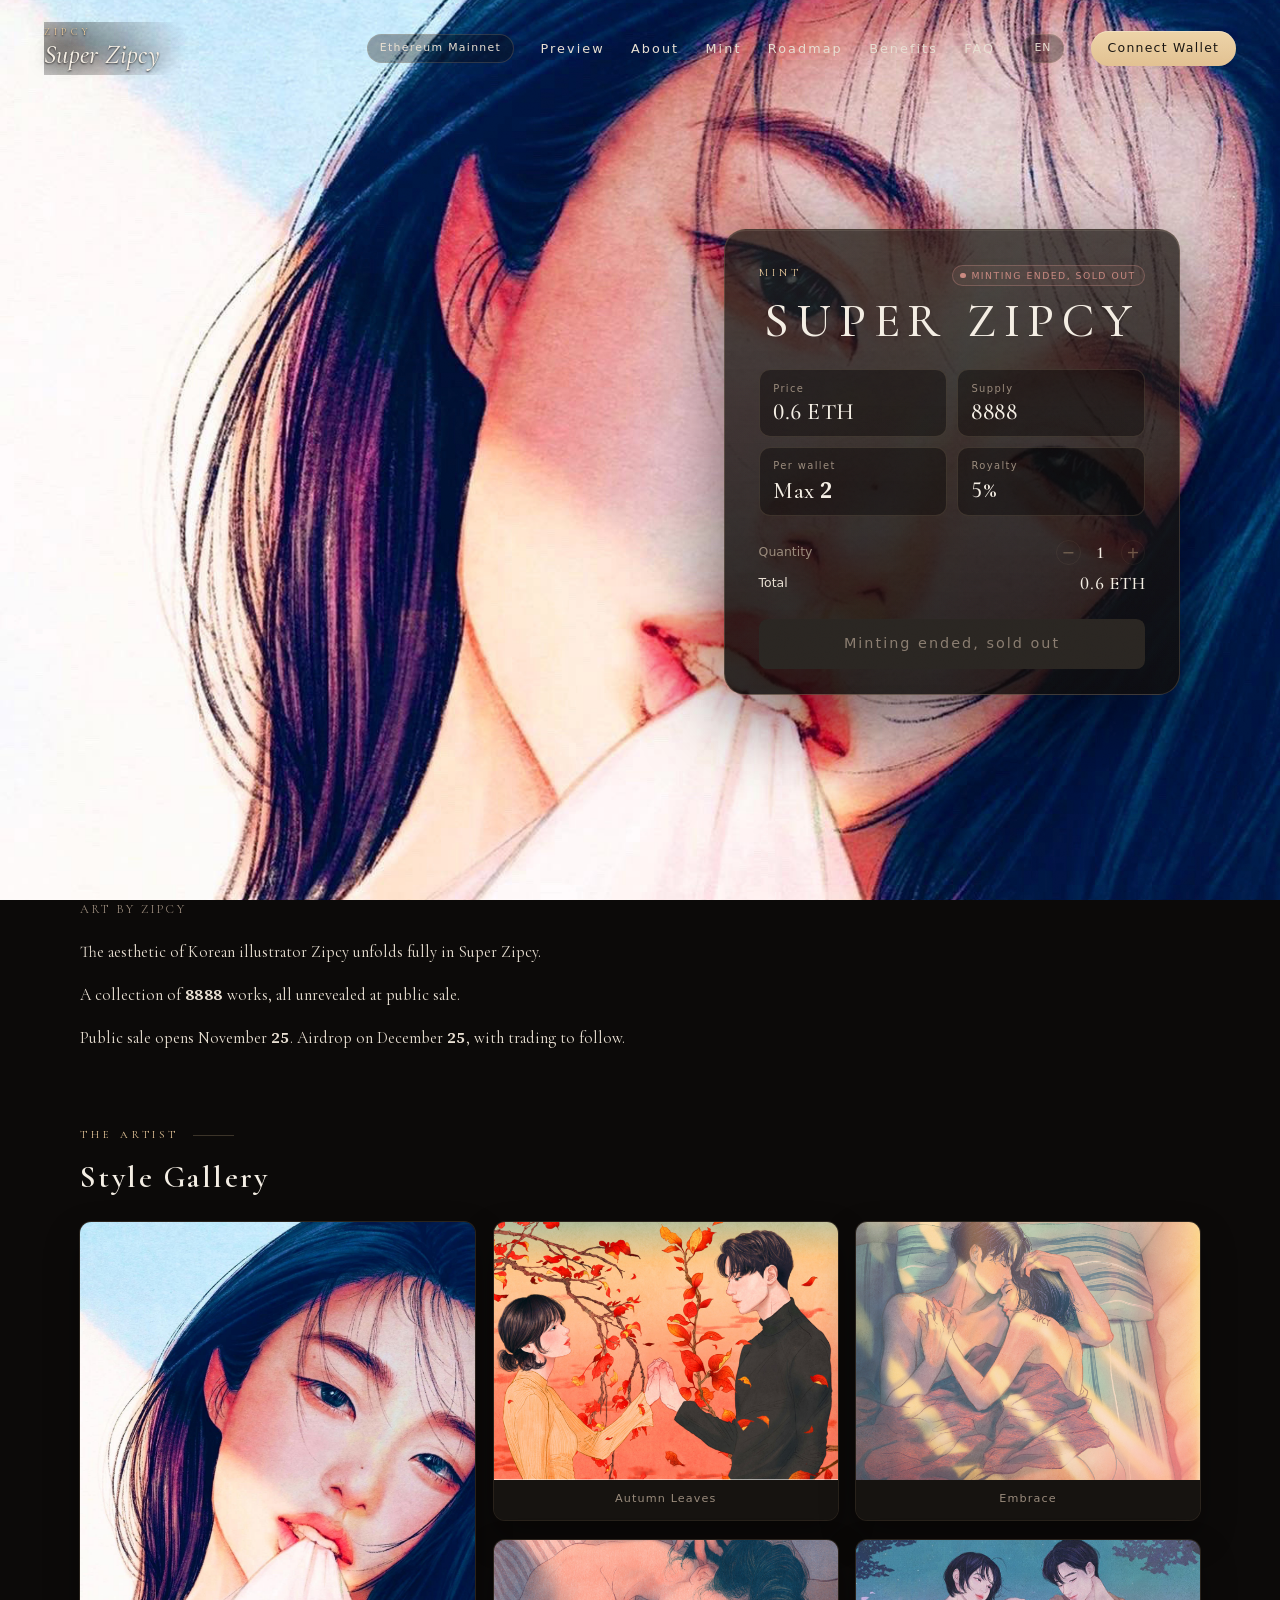
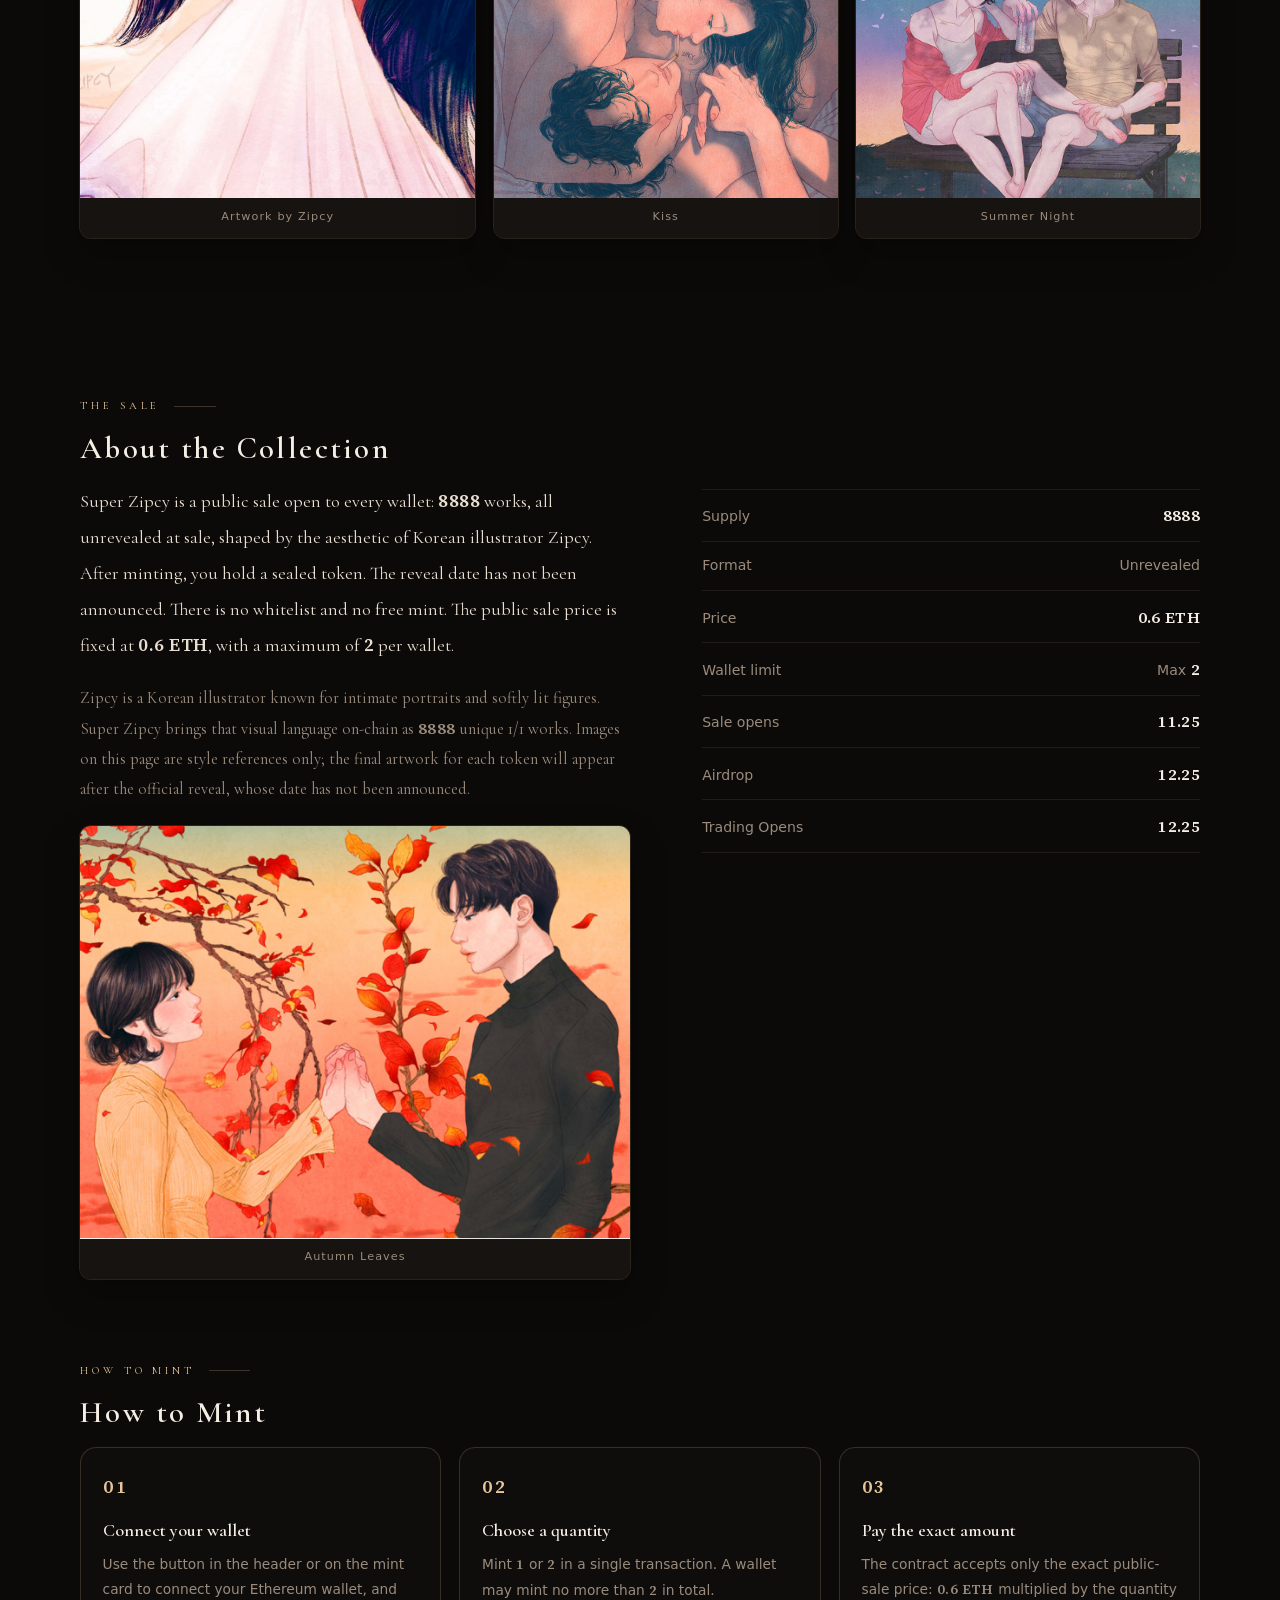
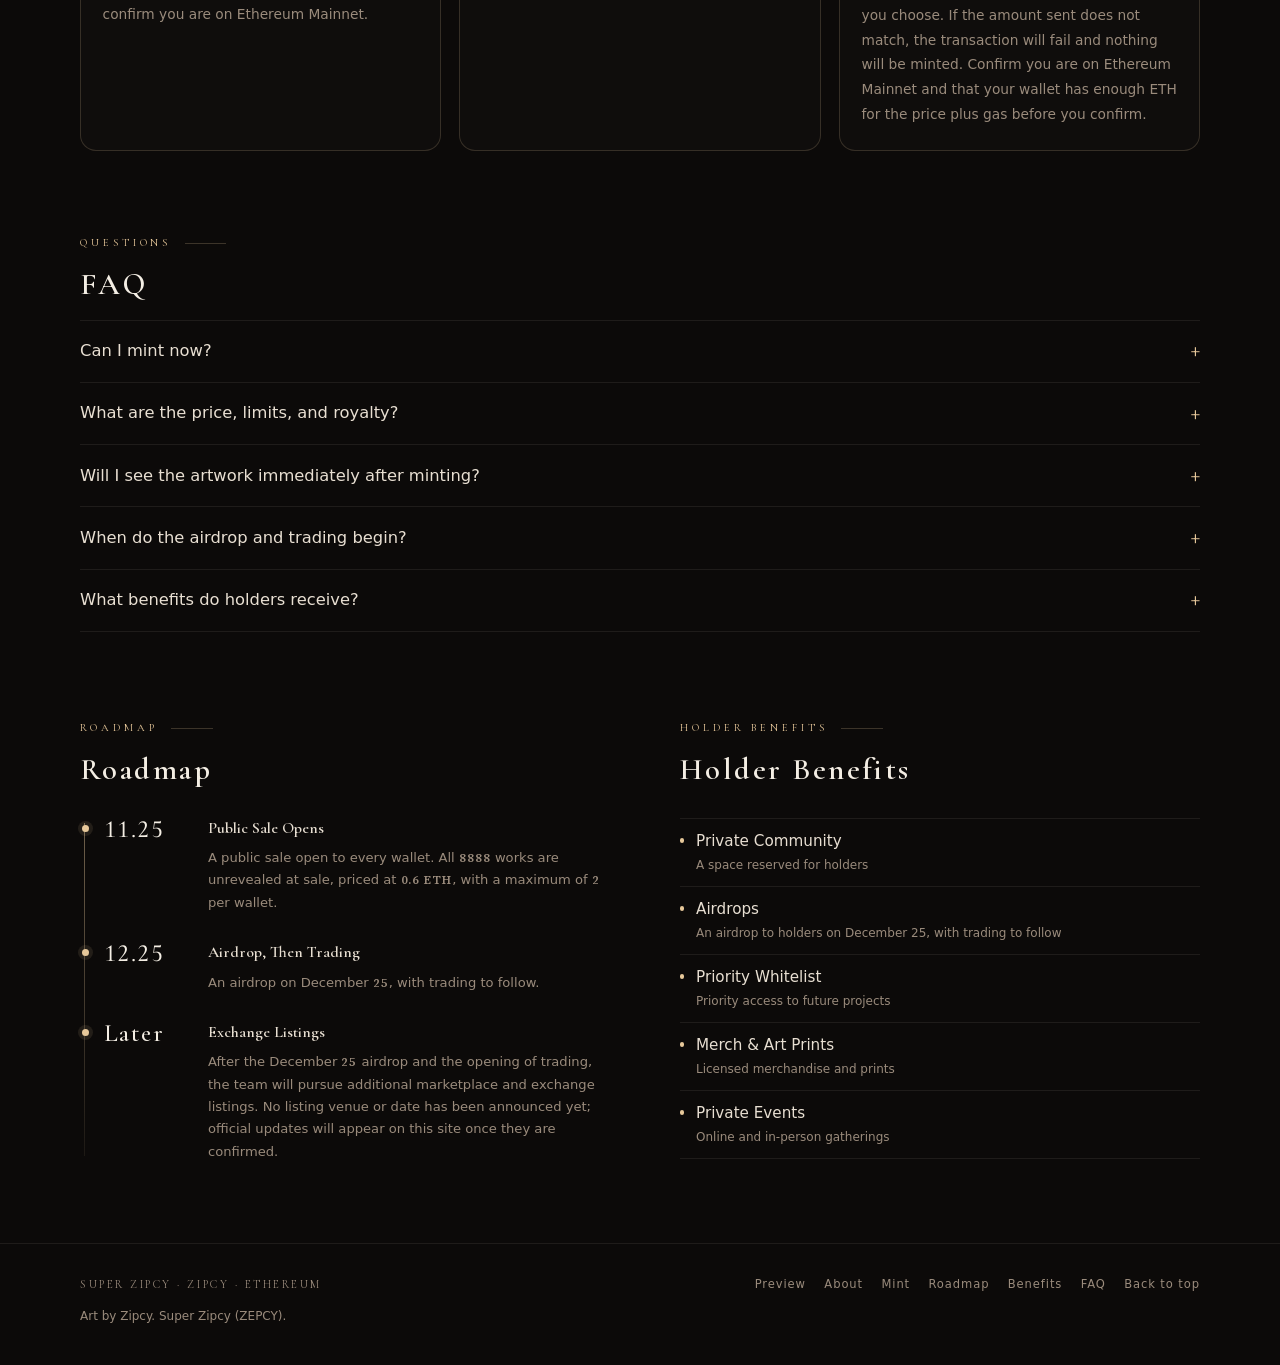
==== commit f4c49eaf: "Show minting as ended and sold out on the official site." ====
--- a/index.html
+++ b/index.html
@@ -1 +1 @@
-<!DOCTYPE html><html lang="en" class="COsxPW_variable _9mYZ4G_variable Dcms5W_variable NEXIFW_variable cykdzq_variable -xxGKq_variable ZqWMoa_variable LmsDJq_variable h-full antialiased"><head><meta charSet="utf-8"/><meta name="viewport" content="width=device-width, initial-scale=1, viewport-fit=cover"/><link rel="preload" href="/_next/static/media/01d6212a423b17a1-s.p.1pvupmngxrt5z.woff2" as="font" crossorigin="" type="font/woff2"/><link rel="preload" href="/_next/static/media/4f6d27b94ac7f0f8-s.p.3aqr1xxws37ij.woff2" as="font" crossorigin="" type="font/woff2"/><link rel="preload" href="/_next/static/media/6d781941a62a4592-s.p.384qhh3n5pf8p.woff2" as="font" crossorigin="" type="font/woff2"/><link rel="preload" href="/_next/static/media/6f3ab718e3727c1a-s.p.3huc2loe0ie8a.woff2" as="font" crossorigin="" type="font/woff2"/><link rel="preload" href="/_next/static/media/7c42b85337e0c4bb-s.p.012bmydply3go.woff2" as="font" crossorigin="" type="font/woff2"/><link rel="preload" href="/_next/static/media/9c3a14bf42618ef4-s.p.2q2xrf88wug3q.woff2" as="font" crossorigin="" type="font/woff2"/><link rel="preload" href="/_next/static/media/bf4e26b3ed383284-s.p.0ljf6knlnfjjl.woff2" as="font" crossorigin="" type="font/woff2"/><link rel="preload" href="/_next/static/media/c85312908b950f41-s.p.2kxoktkbtnje5.woff2" as="font" crossorigin="" type="font/woff2"/><link rel="preload" href="/_next/static/media/dda1c1a49a80b437-s.p.28uqmbric7ahc.woff2" as="font" crossorigin="" type="font/woff2"/><link rel="preload" as="image" href="/images/hero.jpg"/><link rel="preload" as="image" href="/gallery/preview-1.jpg?v=20261124-gallery"/><link rel="preload" as="image" href="/gallery/preview-2.jpg"/><link rel="preload" as="image" href="/gallery/preview-3.jpg"/><link rel="preload" as="image" href="/gallery/preview-4.jpg"/><link rel="stylesheet" href="/_next/static/chunks/1ifnx-u7lwc90.css" data-precedence="next"/><link rel="stylesheet" href="/_next/static/chunks/206ka0n_vjip3.css" data-precedence="next"/><link rel="stylesheet" href="/_next/static/chunks/1a-6zzvosc8ud.css" data-precedence="next"/><link rel="stylesheet" href="/_next/static/chunks/1desy2k2d6fms.css" data-precedence="next"/><link rel="stylesheet" href="/_next/static/chunks/1284eqa44ss3x.css" data-precedence="next"/><link rel="stylesheet" href="/_next/static/chunks/3hfhh4--5dpk7.css" data-precedence="next"/><link rel="stylesheet" href="/_next/static/chunks/0hq2g9i59y7tr.css" data-precedence="next"/><link rel="stylesheet" href="/_next/static/chunks/0nv4h9ayk-vs8.css" data-precedence="next"/><link rel="preload" as="script" fetchPriority="low" href="/_next/static/chunks/2u4xbd4m-_uw1.js"/><script src="/_next/static/chunks/0axp4j0kty385.js" async=""></script><script src="/_next/static/chunks/03n58j2koi5mu.js" async=""></script><script src="/_next/static/chunks/turbopack-2u1d16houkiyo.js" async=""></script><script src="/_next/static/chunks/28aoef_hpewl5.js" async=""></script><script src="/_next/static/chunks/2-zx51z62t4rv.js" async=""></script><script src="/_next/static/chunks/2vstipmufnyse.js" async=""></script><script src="/_next/static/chunks/218-ktkipr51v.js" async=""></script><script src="/_next/static/chunks/30uz_yf626le8.js" async=""></script><script src="/_next/static/chunks/1n47revfdmtq-.js" async=""></script><script src="/_next/static/chunks/43zr3dl2b587h.js" async=""></script><script src="/_next/static/chunks/2h27l6nl0jcow.js" async=""></script><meta name="theme-color" content="#0c0a09"/><title>Super Zipcy — Official Mint on Ethereum</title><meta name="description" content="Super Zipcy official mint on Ethereum: 0.6 ETH, 8888 unrevealed works, maximum 2 per wallet. Minting Not Started. Airdrop on December 25, with trading to follow. The reveal date has not been announced."/><meta property="og:title" content="Super Zipcy — Official Mint on Ethereum"/><meta property="og:description" content="Super Zipcy official mint on Ethereum: 0.6 ETH, 8888 unrevealed works, maximum 2 per wallet. Minting Not Started. Airdrop on December 25, with trading to follow. The reveal date has not been announced."/><meta property="og:url" content="https://superzipcy.fun/"/><meta property="og:site_name" content="Super Zipcy"/><meta property="og:locale" content="en_US"/><meta property="og:image" content="https://superzipcy.fun/preview-home.png"/><meta property="og:image:width" content="1200"/><meta property="og:image:height" content="630"/><meta property="og:image:alt" content="Super Zipcy official artwork"/><meta property="og:type" content="website"/><meta name="twitter:card" content="summary_large_image"/><meta name="twitter:title" content="Super Zipcy — Official Mint on Ethereum"/><meta name="twitter:description" content="Super Zipcy official mint on Ethereum: 0.6 ETH, 8888 unrevealed works, maximum 2 per wallet. Minting Not Started. Airdrop on December 25, with trading to follow. The reveal date has not been announced."/><meta name="twitter:image" content="https://superzipcy.fun/preview-home.png"/><link rel="icon" href="/favicon.ico?favicon.117ezoe8m31dk.ico" sizes="48x48" type="image/x-icon"/><link rel="icon" href="/icon.svg?icon.18i36zykuztjx.svg" sizes="any" type="image/svg+xml"/><meta name="next-size-adjust" content=""/><script src="/_next/static/chunks/0cz1d0mv5g_q7.js" noModule=""></script></head><body class="min-h-full bg-ink text-ivory"><div hidden=""><!--$--><!--/$--></div><div data-rk=""><style>[data-rk]{--rk-blurs-modalOverlay:blur(4px);--rk-fonts-body:-apple-system, BlinkMacSystemFont, "Segoe UI", Roboto, Helvetica, Arial, sans-serif, "Apple Color Emoji", "Segoe UI Emoji", "Segoe UI Symbol";--rk-radii-actionButton:4px;--rk-radii-connectButton:4px;--rk-radii-menuButton:4px;--rk-radii-modal:8px;--rk-radii-modalMobile:8px;--rk-colors-accentColor:#e7c89a;--rk-colors-accentColorForeground:#14110e;--rk-colors-actionButtonBorder:rgba(255, 255, 255, 0.04);--rk-colors-actionButtonBorderMobile:rgba(255, 255, 255, 0.08);--rk-colors-actionButtonSecondaryBackground:rgba(255, 255, 255, 0.08);--rk-colors-closeButton:rgba(224, 232, 255, 0.6);--rk-colors-closeButtonBackground:rgba(255, 255, 255, 0.08);--rk-colors-connectButtonBackground:#1A1B1F;--rk-colors-connectButtonBackgroundError:#FF494A;--rk-colors-connectButtonInnerBackground:linear-gradient(0deg, rgba(255, 255, 255, 0.075), rgba(255, 255, 255, 0.15));--rk-colors-connectButtonText:#FFF;--rk-colors-connectButtonTextError:#FFF;--rk-colors-connectionIndicator:#30E000;--rk-colors-downloadBottomCardBackground:linear-gradient(126deg, rgba(0, 0, 0, 0) 9.49%, rgba(120, 120, 120, 0.2) 71.04%), #1A1B1F;--rk-colors-downloadTopCardBackground:linear-gradient(126deg, rgba(120, 120, 120, 0.2) 9.49%, rgba(0, 0, 0, 0) 71.04%), #1A1B1F;--rk-colors-error:#FF494A;--rk-colors-generalBorder:rgba(255, 255, 255, 0.08);--rk-colors-generalBorderDim:rgba(255, 255, 255, 0.04);--rk-colors-menuItemBackground:rgba(224, 232, 255, 0.1);--rk-colors-modalBackdrop:rgba(0, 0, 0, 0.5);--rk-colors-modalBackground:#1A1B1F;--rk-colors-modalBorder:rgba(255, 255, 255, 0.08);--rk-colors-modalText:#FFF;--rk-colors-modalTextDim:rgba(224, 232, 255, 0.3);--rk-colors-modalTextSecondary:rgba(255, 255, 255, 0.6);--rk-colors-profileAction:rgba(224, 232, 255, 0.1);--rk-colors-profileActionHover:rgba(224, 232, 255, 0.2);--rk-colors-profileForeground:rgba(224, 232, 255, 0.05);--rk-colors-selectedOptionBorder:rgba(224, 232, 255, 0.1);--rk-colors-standby:#FFD641;--rk-shadows-connectButton:0px 4px 12px rgba(0, 0, 0, 0.1);--rk-shadows-dialog:0px 8px 32px rgba(0, 0, 0, 0.32);--rk-shadows-profileDetailsAction:0px 2px 6px rgba(37, 41, 46, 0.04);--rk-shadows-selectedOption:0px 2px 6px rgba(0, 0, 0, 0.24);--rk-shadows-selectedWallet:0px 2px 6px rgba(0, 0, 0, 0.24);--rk-shadows-walletLogo:0px 2px 16px rgba(0, 0, 0, 0.16);}</style><div class="page"><div class="grain" aria-hidden="true"></div><a class="skip-link" href="#mint">Skip to mint</a><section class="hero" id="top"><div class="hero-visual" style="background-image:url(/images/hero.jpg)"><video class="hero-video" autoPlay="" muted="" loop="" playsInline="" preload="auto" poster="/images/hero.jpg" width="1080" height="1350" aria-label="Artwork by Zipcy" tabindex="-1" disablePictureInPicture=""><source src="/videos/hero-loop.mp4" type="video/mp4"/></video></div><div class="hero-veil" aria-hidden="true"></div><header class="site-header"><div class="site-header-inner"><a class="brand" href="#top"><span class="brand-kicker">Zipcy</span><span class="brand-name">Super Zipcy</span></a><nav class="header-nav" aria-label="About"><span class="chain-pill">Ethereum Mainnet</span><a class="nav-link" href="#works">Preview</a><a class="nav-link" href="#about">About</a><a class="nav-link" href="#mint">Mint</a><a class="nav-link" href="#roadmap">Roadmap</a><a class="nav-link" href="#benefits">Benefits</a><a class="nav-link" href="#faq">FAQ</a><details class="mobile-menu"><summary>Menu</summary><div class="mobile-menu-panel"><a href="#works">Preview</a><a href="#about">About</a><a href="#mint">Mint</a><a href="#roadmap">Roadmap</a><a href="#benefits">Benefits</a><a href="#faq">FAQ</a></div></details><details class="lang-switch"><summary aria-label="Language">EN</summary><div class="lang-switch-panel" role="listbox" aria-label="Language"><button type="button" role="option" aria-selected="true" class="is-active">English</button><button type="button" role="option" aria-selected="false">한국어</button><button type="button" role="option" aria-selected="false">繁體中文</button></div></details><button type="button" class="btn-connect" disabled="">Connect Wallet</button></nav></div></header><div class="hero-stage" id="mint"><div class="mint-card"><div class="mint-kicker-row"><p class="mint-kicker">Mint</p><span class="status-pill is-soon">Minting Not Started</span></div><h1 class="mint-title">SUPER ZIPCY</h1><div class="sale-countdown" role="timer" aria-live="polite" aria-atomic="true"><p class="sale-countdown-when">Starts<!-- --> <span class="num">Nov 25, 09:30 UTC</span></p><div class="sale-countdown-grid"><div class="sale-countdown-unit"><strong class="num">—</strong><span>Days</span></div><div class="sale-countdown-unit"><strong class="num">—</strong><span>Hours</span></div><div class="sale-countdown-unit"><strong class="num">—</strong><span>Min</span></div><div class="sale-countdown-unit"><strong class="num">—</strong><span>Sec</span></div></div></div><dl class="stat-grid"><div class="stat-box"><dt>Price</dt><dd class="num">0.6 ETH</dd></div><div class="stat-box"><dt>Supply</dt><dd class="num">8888</dd></div><div class="stat-box"><dt>Per wallet</dt><dd>Max <span class="num">2</span></dd></div><div class="stat-box"><dt>Royalty</dt><dd class="num">5%</dd></div></dl><div class="qty-row"><span>Quantity</span><div class="stepper"><button type="button" aria-label="Decrease quantity" disabled="">−</button><span class="num">1</span><button type="button" aria-label="Increase quantity">+</button></div></div><div class="total-row"><span>Total</span><strong class="num">0.6 ETH</strong></div><button type="button" disabled="" class="btn-gold">Minting Not Started</button></div></div></section><div class="credit-block"><p class="credit-band"><span>Art by Zipcy</span></p><div class="credit-intro"><p>The aesthetic of Korean illustrator Zipcy unfolds fully in Super Zipcy.</p><p>A collection of <span class="num">8888</span> works, all unrevealed at public sale.</p><p>Public sale opens November <span class="num">25</span>. Airdrop on December <span class="num">25</span>, with trading to follow.</p></div></div><main class="below"><section class="section-shell works" id="works"><p class="section-kicker">The Artist</p><h2 class="section-title">Style Gallery</h2><div class="gallery-board"><figure class="frame frame-feature gallery-feature"><img src="/images/hero.jpg" alt="Artwork by Zipcy" width="1440" height="1800"/><figcaption>Artwork by Zipcy</figcaption></figure><figure class="frame"><img src="/gallery/preview-1.jpg?v=20261124-gallery" alt="Artwork by Zipcy: Autumn Leaves" width="1268" height="951"/><figcaption>Autumn Leaves</figcaption></figure><figure class="frame"><img src="/gallery/preview-2.jpg" alt="Artwork by Zipcy: Embrace" width="1280" height="960"/><figcaption>Embrace</figcaption></figure><figure class="frame"><img src="/gallery/preview-3.jpg" alt="Artwork by Zipcy: Kiss" width="1158" height="868"/><figcaption>Kiss</figcaption></figure><figure class="frame"><img src="/gallery/preview-4.jpg" alt="Artwork by Zipcy: Summer Night" width="873" height="654"/><figcaption>Summer Night</figcaption></figure></div></section><section class="section-shell story" id="about"><p class="section-kicker">The Sale</p><h2 class="section-title">About the Collection</h2><div class="story-grid"><div class="story-copy"><p class="story-lead">Super Zipcy is a public sale open to every wallet: <span class="num">8888</span> works, all unrevealed at sale, shaped by the aesthetic of Korean illustrator Zipcy. After minting, you hold a sealed token. The reveal date has not been announced. There is no whitelist and no free mint. The public sale price is fixed at <span class="num">0.6 ETH</span>, with a maximum of <span class="num">2</span> per wallet.</p><p class="story-artist">Zipcy is a Korean illustrator known for intimate portraits and softly lit figures. Super Zipcy brings that visual language on-chain as <span class="num">8888</span> unique 1/1 works. Images on this page are style references only; the final artwork for each token will appear after the official reveal, whose date has not been announced.</p><figure class="frame story-art"><img src="/gallery/preview-1.jpg?v=20261124-gallery" alt="Artwork by Zipcy: Autumn Leaves" width="1268" height="951"/><figcaption>Autumn Leaves</figcaption></figure></div><ul class="story-facts"><li><span>Supply</span><span class="num">8888</span></li><li><span>Format</span><span>Unrevealed</span></li><li><span>Price</span><span class="num">0.6 ETH</span></li><li><span>Wallet limit</span><span>Max <span class="num">2</span></span></li><li><span>Sale opens</span><span class="num">11.25</span></li><li><span>Airdrop</span><span class="num">12.25</span></li><li><span>Trading Opens</span><span class="num">12.25</span></li></ul></div></section><section class="section-shell steps" id="howto"><p class="section-kicker">How to Mint</p><h2 class="section-title">How to Mint</h2><ol class="step-grid"><li><span class="num step-no">01</span><h3>Connect your wallet</h3><p>Use the button in the header or on the mint card to connect your Ethereum wallet, and confirm you are on Ethereum Mainnet.</p></li><li><span class="num step-no">02</span><h3>Choose a quantity</h3><p>Mint <span class="num">1</span> or <span class="num">2</span> in a single transaction. A wallet may mint no more than <span class="num">2</span> in total.</p></li><li><span class="num step-no">03</span><h3>Pay the exact amount</h3><p>The contract accepts only the exact public-sale price: <span class="num">0.6 ETH</span> multiplied by the quantity you choose. If the amount sent does not match, the transaction will fail and nothing will be minted. Confirm you are on Ethereum Mainnet and that your wallet has enough ETH for the price plus gas before you confirm.</p></li></ol></section><section class="section-shell faq" id="faq"><p class="section-kicker">Questions</p><h2 class="section-title">FAQ</h2><div class="faq-list"><details><summary>Can I mint now?</summary><p>No. Minting Not Started. You can connect your wallet on this site, but minting has not opened yet.</p></details><details><summary>What are the price, limits, and royalty?</summary><p>The public sale price is fixed at <span class="num">0.6 ETH</span>. Each wallet may mint a maximum of <span class="num">2</span>, and no more than <span class="num">2</span> in a single transaction. Secondary-market royalty is <span class="num">5</span>%.</p></details><details><summary>Will I see the artwork immediately after minting?</summary><p>No. All <span class="num">8888</span> works remain unrevealed during the public sale. You will hold a sealed token. The reveal date has not been announced.</p></details><details><summary>When do the airdrop and trading begin?</summary><p>The airdrop will be sent on December <span class="num">25</span>, with trading to follow.</p></details><details><summary>What benefits do holders receive?</summary><p>Announced benefits include a private community, airdrop rewards, priority whitelist access, merch and art prints, and private events. The airdrop is scheduled for December <span class="num">25</span>, with trading to follow. Further details will be shared later.</p></details></div></section><div class="section-shell split"><section id="roadmap"><p class="section-kicker">Roadmap</p><h2 class="section-title">Roadmap</h2><ol class="roadmap-list"><li class="roadmap-item"><span class="roadmap-date num">11.25</span><div class="roadmap-copy"><strong>Public Sale Opens</strong><p>A public sale open to every wallet. All <span class="num">8888</span> works are unrevealed at sale, priced at <span class="num">0.6 ETH</span>, with a maximum of <span class="num">2</span> per wallet.</p></div></li><li class="roadmap-item"><span class="roadmap-date num">12.25</span><div class="roadmap-copy"><strong>Airdrop, Then Trading</strong><p>An airdrop on December <span class="num">25</span>, with trading to follow.</p></div></li><li class="roadmap-item"><span class="roadmap-date num">Later</span><div class="roadmap-copy"><strong>Exchange Listings</strong><p>After the December <span class="num">25</span> airdrop and the opening of trading, the team will pursue additional marketplace and exchange listings. No listing venue or date has been announced yet; official updates will appear on this site once they are confirmed.</p></div></li></ol></section><section id="benefits"><p class="section-kicker">Holder Benefits</p><h2 class="section-title">Holder Benefits</h2><ul class="benefit-list"><li><div><span class="benefit-zh">Private Community</span><span class="benefit-detail">A space reserved for holders</span></div></li><li><div><span class="benefit-zh">Airdrops</span><span class="benefit-detail">An airdrop to holders on December 25, with trading to follow</span></div></li><li><div><span class="benefit-zh">Priority Whitelist</span><span class="benefit-detail">Priority access to future projects</span></div></li><li><div><span class="benefit-zh">Merch &amp; Art Prints</span><span class="benefit-detail">Licensed merchandise and prints</span></div></li><li><div><span class="benefit-zh">Private Events</span><span class="benefit-detail">Online and in-person gatherings</span></div></li></ul></section></div></main><footer class="site-footer"><div class="footer-inner"><div class="footer-top"><p class="footer-mark">Super Zipcy · Zipcy · Ethereum</p><nav class="footer-nav" aria-label="About"><a href="#works">Preview</a><a href="#about">About</a><a href="#mint">Mint</a><a href="#roadmap">Roadmap</a><a href="#benefits">Benefits</a><a href="#faq">FAQ</a><a href="#top">Back to top</a></nav></div><p class="footer-copy">Art by Zipcy. Super Zipcy (ZEPCY).</p></div></footer></div><!--$--><!--/$--></div><script id="_R_">(globalThis["TURBOPACK"] || (globalThis["TURBOPACK"] = [])).push({"otherChunks":["static/chunks/2u4xbd4m-_uw1.js","static/chunks/0axp4j0kty385.js","static/chunks/03n58j2koi5mu.js"],"runtimeModuleIds":[8092]});</script><script src="/_next/static/chunks/2u4xbd4m-_uw1.js" async=""></script><script>(self.__next_f=self.__next_f||[]).push([0])</script><script>self.__next_f.push([1,"1:\"$Sreact.fragment\"\n2:\"/_next/static/chunks/28aoef_hpewl5.js\"\n3:\"/_next/static/chunks/2-zx51z62t4rv.js\"\n4:\"/_next/static/chunks/2vstipmufnyse.js\"\n5:\"/_next/static/chunks/218-ktkipr51v.js\"\n6:\"/_next/static/chunks/30uz_yf626le8.js\"\n7:\"/_next/static/chunks/1n47revfdmtq-.js\"\n8:\"/_next/static/chunks/43zr3dl2b587h.js\"\n9:I[44636,[\"$2\",\"$3\",\"$4\",\"$5\",\"$6\",\"$7\",\"$8\"],\"Providers\"]\na:I[29731,[\"$2\",\"$3\",\"$4\",\"$5\",\"$6\",\"$7\",\"$8\"],\"default\"]\nb:I[83960,[\"$2\",\"$3\",\"$4\",\"$5\",\"$6\",\"$7\",\"$8\"],\"default\"]\nd:\"/_next/static/chunks/2h27l6nl0jcow.js\"\ne:I[23006,[\"$2\",\"$3\",\"$4\",\"$5\",\"$6\",\"$7\",\"$8\",\"$d\"],\"SkipLink\"]\nf:I[69866,[\"$2\",\"$3\",\"$4\",\"$5\",\"$6\",\"$7\",\"$8\",\"$d\"],\"HeroVideo\"]\n10:I[36852,[\"$2\",\"$3\",\"$4\",\"$5\",\"$6\",\"$7\",\"$8\",\"$d\"],\"SiteHeader\"]\n11:I[89936,[\"$2\",\"$3\",\"$4\",\"$5\",\"$6\",\"$7\",\"$8\",\"$d\"],\"MintPanel\"]\n12:I[72526,[\"$2\",\"$3\",\"$4\",\"$5\",\"$6\",\"$7\",\"$8\",\"$d\"],\"OwnerPanel\"]\n13:I[2104,[\"$2\",\"$3\",\"$4\",\"$5\",\"$6\",\"$7\",\"$8\",\"$d\"],\"CreditBand\"]\n14:I[13597,[\"$2\",\"$3\",\"$4\",\"$5\",\"$6\",\"$7\",\"$8\",\"$d\"],\"Gallery\"]\n15:I[32456,[\"$2\",\"$3\",\"$4\",\"$5\",\"$6\",\"$7\",\"$8\",\"$d\"],\"Story\"]\n16:I[58837,[\"$2\",\"$3\",\"$4\",\"$5\",\"$6\",\"$7\",\"$8\",\"$d\"],\"Roadmap\"]\n17:I[8745,[\"$2\",\"$3\",\"$4\",\"$5\",\"$6\",\"$7\",\"$8\",\"$d\"],\"SiteFooter\"]\n18:I[29959,[\"$2\",\"$3\",\"$4\",\"$5\",\"$6\",\"$7\",\"$8\"],\"OutletBoundary\"]\n19:\"$Sreact.suspense\"\n1b:\"ViewportBoundary\"\n1c:I[29959,[\"$2\",\"$3\",\"$4\",\"$5\",\"$6\",\"$7\",\"$8\"],\"$1b\"]\n1e:\"MetadataBoundary\"\n1f:I[29959,[\"$2\",\"$3\",\"$4\",\"$5\",\"$6\",\"$7\",\"$8\"],\"$1e\"]\n21:I[68181,[\"$2\",\"$3\",\"$4\",\"$5\",\"$6\",\"$7\",\"$8\"],\"default\",1]\n:HL[\"/_next/static/chunks/1ifnx-u7lwc90.css\",\"style\"]\n:HL[\"/_next/static/chunks/206ka0n_vjip3.css\",\"style\"]\n:HL[\"/_next/static/chunks/1a-6zzvosc8ud.css\",\"style\"]\n:HL[\"/_next/static/chunks/1desy2k2d6fms.css\",\"style\"]\n:HL[\"/_next/static/chunks/1284eqa44ss3x.css\",\"style\"]\n:HL[\"/_next/static/chunks/3hfhh4--5dpk7.css\",\"style\"]\n:HL[\"/_next/static/chunks/0hq2g9i59y7tr.css\",\"style\"]\n:HL[\"/_next/static/chunks/0nv4h9ayk-vs8.css\",\"style\"]\n:HL[\"/_next/static/media/01d6212a423b17a1-s.p.1pvupmngxrt5z.woff2\",\"font\",{\"crossOrigin\":\"\",\"type\":\"font/woff2\"}]\n:HL[\"/_next/static/media/4f6d27b94ac7f0f8-s.p.3aqr1xxws37ij.woff2\",\"font\",{\"crossOrigin\":\"\",\"type\":\"font/woff2\"}]\n:HL[\"/_next/static/media/6d781941a62a4592-s.p.384qhh3n5pf8p.woff2\",\"font\",{\"crossOrigin\":\"\",\"type\":\"font/woff2\"}]\n:HL[\"/_next/static/media/6f3ab718e3727c1a-s.p.3huc2loe0ie8a.woff2\",\"font\",{\"crossOrigin\":\"\",\"type\":\"font/woff2\"}]\n:HL[\"/_next/static/media/7c42b85337e0c4bb-s.p.012bmydply3go.woff2\",\"font\",{\"crossOrigin\":\"\",\"type\":\"font/woff2\"}]\n:HL[\"/_next/static/media/9c3a14bf42618ef4-s.p.2q2xrf88wug3q.woff2\",\"font\",{\"crossOrigin\":\"\",\"type\":\"font/woff2\"}]\n:HL[\"/_next/static/media/bf4e26b3ed383284-s.p.0ljf6knlnfjjl.woff2\",\"font\",{\"crossOrigin\":\"\",\"type\":\"font/woff2\"}]\n:HL[\"/_next/static/media/c85312908b950f41-s.p.2kxoktkbtnje5.woff2\",\"font\",{\"crossOrigin\":\"\",\"type\":\"font/woff2\"}]\n:HL[\"/_next/static/media/dda1c1a49a80b437-s.p.28uqmbric7ahc.woff2\",\"font\",{\"crossOrigin\":\"\",\"type\":\"font/woff2\"}]\nc:[[\"children\",{\"s\":\"__PAGE__\",\"h\":512,\"d\":{\"r\":[\"$\",\"$1\",\"c\",{\"children\":[[\"$\",\"div\",null,{\"className\":\"page\",\"children\":[[\"$\",\"div\",null,{\"className\":\"grain\",\"aria-hidden\":\"true\"}],[\"$\",\"$Le\",null,{}],[\"$\",\"section\",null,{\"className\":\"hero\",\"id\":\"top\",\"children\":[[\"$\",\"div\",null,{\"className\":\"hero-visual\",\"style\":{\"backgroundImage\":\"url(/images/hero.jpg)\"},\"children\":[\"$\",\"$Lf\",null,{}]}],[\"$\",\"div\",null,{\"className\":\"hero-veil\",\"aria-hidden\":\"true\"}],[\"$\",\"$L10\",null,{}],[\"$\",\"div\",null,{\"className\":\"hero-stage\",\"id\":\"mint\",\"children\":[[\"$\",\"$L11\",null,{}],[\"$\",\"$L12\",null,{}]]}]]}],[\"$\",\"$L13\",null,{}],[\"$\",\"main\",null,{\"className\":\"below\",\"children\":[[\"$\",\"$L14\",null,{}],[\"$\",\"$L15\",null,{}],[\"$\",\"$L16\",null,{}]]}],[\"$\",\"$L17\",null,{}]]}],[[\"$\",\"script\",\"script-0\",{\"src\":\"/_next/static/chunks/2h27l6nl0jcow.js\",\"async\":true,\"nonce\":\"$undefined\"}]],[\"$\",\"$L18\",null,{\"children\":[\"$\",\"$19\",null,{\"name\":\"Next.MetadataOutlet\",\"children\":\"$@1a\"}]}]]}],\"p\":false,\"v\":null}}]]\n0:{\"P\":null,\"c\":[\"\",\"\"],\"q\":\"\",\"i\":false,\"t\":{\"t\":{\"s\":\"\",\"h\":528,\"d\":{\"r\":[\"$\",\"$1\",\"c\",{\"children\":[[[\"$\",\"link\",\"0\",{\"rel\":\"stylesheet\",\"href\":\"/_next/static/chunks/1ifnx-u7lwc90.css\",\"precedence\":\"next\",\"crossOrigin\":\"$undefined\",\"nonce\":\"$undefined\"}],[\"$\",\"link\",\"1\",{\"rel\":\"stylesheet\",\"href\":\"/_next/static/chunks/206ka0n_vjip3.css\",\"precedence\":\"next\",\"crossOrigin\":\"$undefined\",\"nonce\":\"$undefined\"}],[\"$\",\"link\",\"2\",{\"rel\":\"stylesheet\",\"href\":\"/_next/static/chunks/1a-6zzvosc8ud.css\",\"precedence\":\"next\",\"crossOrigin\":\"$undefined\",\"nonce\":\"$undefined\"}],[\"$\",\"link\",\"3\",{\"rel\":\"stylesheet\",\"href\":\"/_next/static/chunks/1desy2k2d6fms.css\",\"precedence\":\"next\",\"crossOrigin\":\"$undefined\",\"nonce\":\"$undefined\"}],[\"$\",\"link\",\"4\",{\"rel\":\"stylesheet\",\"href\":\"/_next/static/chunks/1284eqa44ss3x.css\",\"precedence\":\"next\",\"crossOrigin\":\"$undefined\",\"nonce\":\"$undefined\"}],[\"$\",\"link\",\"5\",{\"rel\":\"stylesheet\",\"href\":\"/_next/static/chunks/3hfhh4--5dpk7.css\",\"precedence\":\"next\",\"crossOrigin\":\"$undefined\",\"nonce\":\"$undefined\"}],[\"$\",\"link\",\"6\",{\"rel\":\"stylesheet\",\"href\":\"/_next/static/chunks/0hq2g9i59y7tr.css\",\"precedence\":\"next\",\"crossOrigin\":\"$undefined\",\"nonce\":\"$undefined\"}],[\"$\",\"link\",\"7\",{\"rel\":\"stylesheet\",\"href\":\"/_next/static/chunks/0nv4h9ayk-vs8.css\",\"precedence\":\"next\",\"crossOrigin\":\"$undefined\",\"nonce\":\"$undefined\"}],[\"$\",\"script\",\"script-0\",{\"src\":\"/_next/static/chunks/28aoef_hpewl5.js\",\"async\":true,\"nonce\":\"$undefined\"}],[\"$\",\"script\",\"script-1\",{\"src\":\"/_next/static/chunks/2-zx51z62t4rv.js\",\"async\":true,\"nonce\":\"$undefined\"}],[\"$\",\"script\",\"script-2\",{\"src\":\"/_next/static/chunks/2vstipmufnyse.js\",\"async\":true,\"nonce\":\"$undefined\"}],[\"$\",\"script\",\"script-3\",{\"src\":\"/_next/static/chunks/218-ktkipr51v.js\",\"async\":true,\"nonce\":\"$undefined\"}],[\"$\",\"script\",\"script-4\",{\"src\":\"/_next/static/chunks/30uz_yf626le8.js\",\"async\":true,\"nonce\":\"$undefined\"}],[\"$\",\"script\",\"script-5\",{\"src\":\"/_next/static/chunks/1n47revfdmtq-.js\",\"async\":true,\"nonce\":\"$undefined\"}],[\"$\",\"script\",\"script-6\",{\"src\":\"/_next/static/chunks/43zr3dl2b587h.js\",\"async\":true,\"nonce\":\"$undefined\"}]],[\"$\",\"html\",null,{\"lang\":\"en\",\"className\":\"COsxPW_variable _9mYZ4G_variable Dcms5W_variable NEXIFW_variable cykdzq_variable -xxGKq_variable ZqWMoa_variable LmsDJq_variable h-full antialiased\",\"children\":[\"$\",\"body\",null,{\"className\":\"min-h-full bg-ink text-ivory\",\"children\":[\"$\",\"$L9\",null,{\"children\":[\"$\",\"$La\",null,{\"parallelRouterKey\":\"children\",\"error\":\"$undefined\",\"errorStyles\":\"$undefined\",\"errorScripts\":\"$undefined\",\"template\":[\"$\",\"$Lb\",null,{}],\"templateStyles\":\"$undefined\",\"templateScripts\":\"$undefined\",\"notFound\":[[[\"$\",\"title\",null,{\"children\":\"404: This page could not be found.\"}],[\"$\",\"div\",null,{\"style\":{\"fontFamily\":\"system-ui,\\\"Segoe UI\\\",Roboto,Helvetica,Arial,sans-serif,\\\"Apple Color Emoji\\\",\\\"Segoe UI Emoji\\\"\",\"height\":\"100vh\",\"textAlign\":\"center\",\"display\":\"flex\",\"flexDirection\":\"column\",\"alignItems\":\"center\",\"justifyContent\":\"center\"},\"children\":[\"$\",\"div\",null,{\"children\":[[\"$\",\"style\",null,{\"dangerouslySetInnerHTML\":{\"__html\":\"body{color:#000;background:#fff;margin:0}.next-error-h1{border-right:1px solid rgba(0,0,0,.3)}@media (prefers-color-scheme:dark){body{color:#fff;background:#000}.next-error-h1{border-right:1px solid rgba(255,255,255,.3)}}\"}}],[\"$\",\"h1\",null,{\"className\":\"next-error-h1\",\"style\":{\"display\":\"inline-block\",\"margin\":\"0 20px 0 0\",\"padding\":\"0 23px 0 0\",\"fontSize\":24,\"fontWeight\":500,\"verticalAlign\":\"top\",\"lineHeight\":\"49px\"},\"children\":404}],[\"$\",\"div\",null,{\"style\":{\"display\":\"inline-block\"},\"children\":[\"$\",\"h2\",null,{\"style\":{\"fontSize\":14,\"fontWeight\":400,\"lineHeight\":\"49px\",\"margin\":0},\"children\":\"This page could not be found.\"}]}]]}]}]],[]],\"forbidden\":\"$undefined\",\"unauthorized\":\"$undefined\"}]}]}]}]]}],\"p\":false,\"v\":null},\"c\":\"$Qc\"},\"h\":{\"r\":[\"$\",\"$1\",\"h\",{\"children\":[null,[\"$\",\"$L1c\",null,{\"children\":\"$L1d\"}],[\"$\",\"$L1f\",null,{\"children\":[[\"$\",\"div\",null,{\"hidden\":true,\"children\":[\"$\",\"$19\",null,{\"name\":\"Next.Metadata\",\"children\":\"$L20\"}]}],null]}],[\"$\",\"meta\",null,{\"name\":\"next-size-adjust\",\"content\":\"\"}]]}],\"p\":false,\"v\":null}},\"m\":\"$undefined\",\"G\":[\"$21\",[[\"$\",\"link\",\"0\",{\"rel\":\"stylesheet\",\"href\":\"/_next/static/chunks/1ifnx-u7lwc90.css\",\"precedence\":\"next\",\"crossOrigin\":\"$undefined\",\"nonce\":\"$undefined\"}],[\"$\",\"link\",\"1\",{\"rel\":\"stylesheet\",\"href\":\"/_next/static/chunks/206ka0n_vjip3.css\",\"precedence\":\"next\",\"crossOrigin\":\"$undefined\",\"nonce\":\"$undefined\"}],[\"$\",\"link\",\"2\",{\"rel\":\"stylesheet\",\"href\":\"/_next/static/chunks/1a-6zzvosc8ud.css\",\"precedence\":\"next\",\"crossOrigin\":\"$undefined\",\"nonce\":\"$undefined\"}],[\"$\",\"link\",\"3\",{\"rel\":\"stylesheet\",\"href\":\"/_next/static/chunks/1desy2k2d6fms.css\",\"precedence\":\"next\",\"crossOrigin\":\"$undefined\",\"nonce\":\"$undefined\"}],[\"$\",\"link\",\"4\",{\"rel\":\"stylesheet\",\"href\":\"/_next/static/chunks/1284eqa44ss3x.css\",\"precedence\":\"next\",\"crossOrigin\":\"$undefined\",\"nonce\":\"$undefined\"}],[\"$\",\"link\",\"5\",{\"rel\":\"stylesheet\",\"href\":\"/_next/static/chunks/3hfhh4--5dpk7.css\",\"precedence\":\"next\",\"crossOrigin\":\"$undefined\",\"nonce\":\"$undefined\"}],[\"$\",\"link\",\"6\",{\"rel\":\"stylesheet\",\"href\":\"/_next/static/chunks/0hq2g9i59y7tr.css\",\"precedence\":\"next\",\"crossOrigin\":\"$undefined\",\"nonce\":\"$undefined\"}],\"$L22\"]],\"S\":true,\"r\":\"$undefined\",\"s\":\"$undefined\",\"a\":\"$undefined\",\"l\":\"$undefined\",\"p\":\"$undefined\",\"d\":\"$undefined\",\"b\":\"u9K79Z-o0Zmi7U5JjYGMH\"}\n22:[\"$\",\"link\",\"7\",{\"rel\":\"stylesheet\",\"href\":\"/_next/static/chunks/0nv4h9ayk-vs8.css\",\"precedence\":\"next\",\"crossOrigin\":\"$undefined\",\"nonce\":\"$undefined\"}]\n1d:[[\"$\",\"meta\",\"0\",{\"charSet\":\"utf-8\"}],[\"$\",\"meta\",\"1\",{\"name\":\"viewport\",\"content\":\"width=device-width, initial-scale=1, viewport-fit=cover\"}],[\"$\",\"meta\",\"2\",{\"name\":\"theme-color\",\"content\":\"#0c0a09\"}]]\n23:I[47089,[\"$2\",\"$3\",\"$4\",\"$5\",\"$6\",\"$7\",\"$8\"],\"IconMark\"]\n1a:null\n20:[[\"$\",\"title\",\"0\",{\"children\":\"Super Zipcy — Official Mint on Ethereum\"}],[\"$\",\"meta\",\"1\",{\"name\":\"description\",\"content\":\"Super Zipcy official mint on Ethereum: 0.6 ETH, 8888 unrevealed works, maximum 2 per wallet. Minting Not Started. Airdrop on December 25, with trading to follow. The reveal date has not been announced.\"}],[\"$\",\"meta\",\"2\",{\"property\":\"og:title\",\"content\":\"Super Zipcy — Official Mint on Ethereum\"}],[\"$\",\"meta\",\"3\",{\"property\":\"og:description\",\"content\":\"Super Zipcy official mint on Ethereum: 0.6 ETH, 8888 unrevealed works, maximum 2 per wallet. Minting Not Started. Airdrop on December 25, with trading to follow. The reveal date has not been announced.\"}],[\"$\",\"meta\",\"4\",{\"property\":\"og:url\",\"content\":\"https://superzipcy.fun/\"}],[\"$\",\"meta\",\"5\",{\"property\":\"og:site_name\",\"content\":\"Super Zipcy\"}],[\"$\",\"meta\",\"6\",{\"property\":\"og:locale\",\"content\":\"en_US\"}],[\"$\",\"meta\",\"7\",{\"property\":\"og:image\",\"content\":\"https://superzipcy.fun/preview-home.png\"}],[\"$\",\"meta\",\"8\",{\"property\":\"og:image:width\",\"content\":\"1200\"}],[\"$\",\"meta\",\"9\",{\"property\":\"og:image:height\",\"content\":\"630\"}],[\"$\",\"meta\",\"10\",{\"property\":\"og:image:alt\",\"content\":\"Super Zipcy official artwork\"}],[\"$\",\"meta\",\"11\",{\"property\":\"og:type\",\"content\":\"website\"}],[\"$\",\"meta\",\"12\",{\"name\":\"twitter:card\",\"content\":\"summary_large_image\"}],[\"$\",\"meta\",\"13\",{\"name\":\"twitter:title\",\"content\":\"Super Zipcy — Official Mint on Ethereum\"}],[\"$\",\"meta\",\"14\",{\"name\":\"twitter:description\",\"content\":\"Super Zipcy official mint on Ethereum: 0.6 ETH, 8888 unrevealed works, maximum 2 per wallet. Minting Not Started. Airdrop on December 25, with trading to follow. The reveal date has not been announced.\"}],[\"$\",\"meta\",\"15\",{\"name\":\"twitter:image\",\"content\":\"https://superzipcy.fun/preview-home.png\"}],[\"$\",\"link\",\"16\",{\"rel\":\"icon\",\"href\":\"/favicon.ico?favicon.117ezoe8m31dk.ico\",\"sizes\":\"48x48\",\"type\":\"image/x-icon\"}],[\"$\",\"link\",\"17\",{\"rel\":\"icon\",\"href\":\"/icon.svg?icon.18i36zykuztjx.svg\",\"sizes\":\"any\",\"type\":\"image/svg+xml\"}],[\"$\",\"$L23\",\"18\",{}]]\n"])</script></body></html>+<!DOCTYPE html><html lang="en" class="COsxPW_variable _9mYZ4G_variable Dcms5W_variable NEXIFW_variable cykdzq_variable -xxGKq_variable ZqWMoa_variable LmsDJq_variable h-full antialiased"><head><meta charSet="utf-8"/><meta name="viewport" content="width=device-width, initial-scale=1, viewport-fit=cover"/><link rel="preload" href="/_next/static/media/01d6212a423b17a1-s.p.1pvupmngxrt5z.woff2" as="font" crossorigin="" type="font/woff2"/><link rel="preload" href="/_next/static/media/4f6d27b94ac7f0f8-s.p.3aqr1xxws37ij.woff2" as="font" crossorigin="" type="font/woff2"/><link rel="preload" href="/_next/static/media/6d781941a62a4592-s.p.384qhh3n5pf8p.woff2" as="font" crossorigin="" type="font/woff2"/><link rel="preload" href="/_next/static/media/6f3ab718e3727c1a-s.p.3huc2loe0ie8a.woff2" as="font" crossorigin="" type="font/woff2"/><link rel="preload" href="/_next/static/media/7c42b85337e0c4bb-s.p.012bmydply3go.woff2" as="font" crossorigin="" type="font/woff2"/><link rel="preload" href="/_next/static/media/9c3a14bf42618ef4-s.p.2q2xrf88wug3q.woff2" as="font" crossorigin="" type="font/woff2"/><link rel="preload" href="/_next/static/media/bf4e26b3ed383284-s.p.0ljf6knlnfjjl.woff2" as="font" crossorigin="" type="font/woff2"/><link rel="preload" href="/_next/static/media/c85312908b950f41-s.p.2kxoktkbtnje5.woff2" as="font" crossorigin="" type="font/woff2"/><link rel="preload" href="/_next/static/media/dda1c1a49a80b437-s.p.28uqmbric7ahc.woff2" as="font" crossorigin="" type="font/woff2"/><link rel="preload" as="image" href="/images/hero.jpg"/><link rel="preload" as="image" href="/gallery/preview-1.jpg?v=20261124-gallery"/><link rel="preload" as="image" href="/gallery/preview-2.jpg"/><link rel="preload" as="image" href="/gallery/preview-3.jpg"/><link rel="preload" as="image" href="/gallery/preview-4.jpg"/><link rel="stylesheet" href="/_next/static/chunks/1ifnx-u7lwc90.css" data-precedence="next"/><link rel="stylesheet" href="/_next/static/chunks/206ka0n_vjip3.css" data-precedence="next"/><link rel="stylesheet" href="/_next/static/chunks/1a-6zzvosc8ud.css" data-precedence="next"/><link rel="stylesheet" href="/_next/static/chunks/1desy2k2d6fms.css" data-precedence="next"/><link rel="stylesheet" href="/_next/static/chunks/1284eqa44ss3x.css" data-precedence="next"/><link rel="stylesheet" href="/_next/static/chunks/3hfhh4--5dpk7.css" data-precedence="next"/><link rel="stylesheet" href="/_next/static/chunks/0hq2g9i59y7tr.css" data-precedence="next"/><link rel="stylesheet" href="/_next/static/chunks/0nv4h9ayk-vs8.css" data-precedence="next"/><link rel="preload" as="script" fetchPriority="low" href="/_next/static/chunks/2u4xbd4m-_uw1.js"/><script src="/_next/static/chunks/0axp4j0kty385.js" async=""></script><script src="/_next/static/chunks/03n58j2koi5mu.js" async=""></script><script src="/_next/static/chunks/turbopack-2u1d16houkiyo.js" async=""></script><script src="/_next/static/chunks/28aoef_hpewl5.js" async=""></script><script src="/_next/static/chunks/2-zx51z62t4rv.js" async=""></script><script src="/_next/static/chunks/2vstipmufnyse.js" async=""></script><script src="/_next/static/chunks/218-ktkipr51v.js" async=""></script><script src="/_next/static/chunks/30uz_yf626le8.js" async=""></script><script src="/_next/static/chunks/22wek_0x-zge9.js" async=""></script><script src="/_next/static/chunks/43zr3dl2b587h.js" async=""></script><script src="/_next/static/chunks/3enbc456i0u56.js" async=""></script><meta name="theme-color" content="#0c0a09"/><title>Super Zipcy — Official Mint on Ethereum</title><meta name="description" content="Super Zipcy official mint on Ethereum: 0.6 ETH, 8888 unrevealed works, maximum 2 per wallet. Minting ended, sold out. Airdrop on December 25, with trading to follow. The reveal date has not been announced."/><meta property="og:title" content="Super Zipcy — Official Mint on Ethereum"/><meta property="og:description" content="Super Zipcy official mint on Ethereum: 0.6 ETH, 8888 unrevealed works, maximum 2 per wallet. Minting ended, sold out. Airdrop on December 25, with trading to follow. The reveal date has not been announced."/><meta property="og:url" content="https://superzipcy.fun/"/><meta property="og:site_name" content="Super Zipcy"/><meta property="og:locale" content="en_US"/><meta property="og:image" content="https://superzipcy.fun/preview-home.png"/><meta property="og:image:width" content="1200"/><meta property="og:image:height" content="630"/><meta property="og:image:alt" content="Super Zipcy official artwork"/><meta property="og:type" content="website"/><meta name="twitter:card" content="summary_large_image"/><meta name="twitter:title" content="Super Zipcy — Official Mint on Ethereum"/><meta name="twitter:description" content="Super Zipcy official mint on Ethereum: 0.6 ETH, 8888 unrevealed works, maximum 2 per wallet. Minting ended, sold out. Airdrop on December 25, with trading to follow. The reveal date has not been announced."/><meta name="twitter:image" content="https://superzipcy.fun/preview-home.png"/><link rel="icon" href="/favicon.ico?favicon.117ezoe8m31dk.ico" sizes="48x48" type="image/x-icon"/><link rel="icon" href="/icon.svg?icon.18i36zykuztjx.svg" sizes="any" type="image/svg+xml"/><meta name="next-size-adjust" content=""/><script src="/_next/static/chunks/0cz1d0mv5g_q7.js" noModule=""></script></head><body class="min-h-full bg-ink text-ivory"><div hidden=""><!--$--><!--/$--></div><div data-rk=""><style>[data-rk]{--rk-blurs-modalOverlay:blur(4px);--rk-fonts-body:-apple-system, BlinkMacSystemFont, "Segoe UI", Roboto, Helvetica, Arial, sans-serif, "Apple Color Emoji", "Segoe UI Emoji", "Segoe UI Symbol";--rk-radii-actionButton:4px;--rk-radii-connectButton:4px;--rk-radii-menuButton:4px;--rk-radii-modal:8px;--rk-radii-modalMobile:8px;--rk-colors-accentColor:#e7c89a;--rk-colors-accentColorForeground:#14110e;--rk-colors-actionButtonBorder:rgba(255, 255, 255, 0.04);--rk-colors-actionButtonBorderMobile:rgba(255, 255, 255, 0.08);--rk-colors-actionButtonSecondaryBackground:rgba(255, 255, 255, 0.08);--rk-colors-closeButton:rgba(224, 232, 255, 0.6);--rk-colors-closeButtonBackground:rgba(255, 255, 255, 0.08);--rk-colors-connectButtonBackground:#1A1B1F;--rk-colors-connectButtonBackgroundError:#FF494A;--rk-colors-connectButtonInnerBackground:linear-gradient(0deg, rgba(255, 255, 255, 0.075), rgba(255, 255, 255, 0.15));--rk-colors-connectButtonText:#FFF;--rk-colors-connectButtonTextError:#FFF;--rk-colors-connectionIndicator:#30E000;--rk-colors-downloadBottomCardBackground:linear-gradient(126deg, rgba(0, 0, 0, 0) 9.49%, rgba(120, 120, 120, 0.2) 71.04%), #1A1B1F;--rk-colors-downloadTopCardBackground:linear-gradient(126deg, rgba(120, 120, 120, 0.2) 9.49%, rgba(0, 0, 0, 0) 71.04%), #1A1B1F;--rk-colors-error:#FF494A;--rk-colors-generalBorder:rgba(255, 255, 255, 0.08);--rk-colors-generalBorderDim:rgba(255, 255, 255, 0.04);--rk-colors-menuItemBackground:rgba(224, 232, 255, 0.1);--rk-colors-modalBackdrop:rgba(0, 0, 0, 0.5);--rk-colors-modalBackground:#1A1B1F;--rk-colors-modalBorder:rgba(255, 255, 255, 0.08);--rk-colors-modalText:#FFF;--rk-colors-modalTextDim:rgba(224, 232, 255, 0.3);--rk-colors-modalTextSecondary:rgba(255, 255, 255, 0.6);--rk-colors-profileAction:rgba(224, 232, 255, 0.1);--rk-colors-profileActionHover:rgba(224, 232, 255, 0.2);--rk-colors-profileForeground:rgba(224, 232, 255, 0.05);--rk-colors-selectedOptionBorder:rgba(224, 232, 255, 0.1);--rk-colors-standby:#FFD641;--rk-shadows-connectButton:0px 4px 12px rgba(0, 0, 0, 0.1);--rk-shadows-dialog:0px 8px 32px rgba(0, 0, 0, 0.32);--rk-shadows-profileDetailsAction:0px 2px 6px rgba(37, 41, 46, 0.04);--rk-shadows-selectedOption:0px 2px 6px rgba(0, 0, 0, 0.24);--rk-shadows-selectedWallet:0px 2px 6px rgba(0, 0, 0, 0.24);--rk-shadows-walletLogo:0px 2px 16px rgba(0, 0, 0, 0.16);}</style><div class="page"><div class="grain" aria-hidden="true"></div><a class="skip-link" href="#mint">Skip to mint</a><section class="hero" id="top"><div class="hero-visual" style="background-image:url(/images/hero.jpg)"><video class="hero-video" autoPlay="" muted="" loop="" playsInline="" preload="auto" poster="/images/hero.jpg" width="1080" height="1350" aria-label="Artwork by Zipcy" tabindex="-1" disablePictureInPicture=""><source src="/videos/hero-loop.mp4" type="video/mp4"/></video></div><div class="hero-veil" aria-hidden="true"></div><header class="site-header"><div class="site-header-inner"><a class="brand" href="#top"><span class="brand-kicker">Zipcy</span><span class="brand-name">Super Zipcy</span></a><nav class="header-nav" aria-label="About"><span class="chain-pill">Ethereum Mainnet</span><a class="nav-link" href="#works">Preview</a><a class="nav-link" href="#about">About</a><a class="nav-link" href="#mint">Mint</a><a class="nav-link" href="#roadmap">Roadmap</a><a class="nav-link" href="#benefits">Benefits</a><a class="nav-link" href="#faq">FAQ</a><details class="mobile-menu"><summary>Menu</summary><div class="mobile-menu-panel"><a href="#works">Preview</a><a href="#about">About</a><a href="#mint">Mint</a><a href="#roadmap">Roadmap</a><a href="#benefits">Benefits</a><a href="#faq">FAQ</a></div></details><details class="lang-switch"><summary aria-label="Language">EN</summary><div class="lang-switch-panel" role="listbox" aria-label="Language"><button type="button" role="option" aria-selected="true" class="is-active">English</button><button type="button" role="option" aria-selected="false">한국어</button><button type="button" role="option" aria-selected="false">繁體中文</button></div></details><button type="button" class="btn-connect" disabled="">Connect Wallet</button></nav></div></header><div class="hero-stage" id="mint"><div class="mint-card"><div class="mint-kicker-row"><p class="mint-kicker">Mint</p><span class="status-pill is-sold">Minting ended, sold out</span></div><h1 class="mint-title">SUPER ZIPCY</h1><div class="sale-countdown" role="timer" aria-live="polite" aria-atomic="true"><p class="sale-countdown-when">Starts<!-- --> <span class="num">Nov 25, 08:00 UTC</span></p><div class="sale-countdown-grid"><div class="sale-countdown-unit"><strong class="num">—</strong><span>Days</span></div><div class="sale-countdown-unit"><strong class="num">—</strong><span>Hours</span></div><div class="sale-countdown-unit"><strong class="num">—</strong><span>Min</span></div><div class="sale-countdown-unit"><strong class="num">—</strong><span>Sec</span></div></div></div><dl class="stat-grid"><div class="stat-box"><dt>Price</dt><dd class="num">0.6 ETH</dd></div><div class="stat-box"><dt>Supply</dt><dd class="num">8888</dd></div><div class="stat-box"><dt>Per wallet</dt><dd>Max <span class="num">2</span></dd></div><div class="stat-box"><dt>Royalty</dt><dd class="num">5%</dd></div></dl><div class="qty-row"><span>Quantity</span><div class="stepper"><button type="button" aria-label="Decrease quantity" disabled="">−</button><span class="num">1</span><button type="button" aria-label="Increase quantity" disabled="">+</button></div></div><div class="total-row"><span>Total</span><strong class="num">0.6 ETH</strong></div><button type="button" disabled="" class="btn-gold">Minting ended, sold out</button></div></div></section><div class="credit-block"><p class="credit-band"><span>Art by Zipcy</span></p><div class="credit-intro"><p>The aesthetic of Korean illustrator Zipcy unfolds fully in Super Zipcy.</p><p>A collection of <span class="num">8888</span> works, all unrevealed at public sale.</p><p>Public sale opens November <span class="num">25</span>. Airdrop on December <span class="num">25</span>, with trading to follow.</p></div></div><main class="below"><section class="section-shell works" id="works"><p class="section-kicker">The Artist</p><h2 class="section-title">Style Gallery</h2><div class="gallery-board"><figure class="frame frame-feature gallery-feature"><img src="/images/hero.jpg" alt="Artwork by Zipcy" width="1440" height="1800"/><figcaption>Artwork by Zipcy</figcaption></figure><figure class="frame"><img src="/gallery/preview-1.jpg?v=20261124-gallery" alt="Artwork by Zipcy: Autumn Leaves" width="1268" height="951"/><figcaption>Autumn Leaves</figcaption></figure><figure class="frame"><img src="/gallery/preview-2.jpg" alt="Artwork by Zipcy: Embrace" width="1280" height="960"/><figcaption>Embrace</figcaption></figure><figure class="frame"><img src="/gallery/preview-3.jpg" alt="Artwork by Zipcy: Kiss" width="1158" height="868"/><figcaption>Kiss</figcaption></figure><figure class="frame"><img src="/gallery/preview-4.jpg" alt="Artwork by Zipcy: Summer Night" width="873" height="654"/><figcaption>Summer Night</figcaption></figure></div></section><section class="section-shell story" id="about"><p class="section-kicker">The Sale</p><h2 class="section-title">About the Collection</h2><div class="story-grid"><div class="story-copy"><p class="story-lead">Super Zipcy is a public sale open to every wallet: <span class="num">8888</span> works, all unrevealed at sale, shaped by the aesthetic of Korean illustrator Zipcy. After minting, you hold a sealed token. The reveal date has not been announced. There is no whitelist and no free mint. The public sale price is fixed at <span class="num">0.6 ETH</span>, with a maximum of <span class="num">2</span> per wallet.</p><p class="story-artist">Zipcy is a Korean illustrator known for intimate portraits and softly lit figures. Super Zipcy brings that visual language on-chain as <span class="num">8888</span> unique 1/1 works. Images on this page are style references only; the final artwork for each token will appear after the official reveal, whose date has not been announced.</p><figure class="frame story-art"><img src="/gallery/preview-1.jpg?v=20261124-gallery" alt="Artwork by Zipcy: Autumn Leaves" width="1268" height="951"/><figcaption>Autumn Leaves</figcaption></figure></div><ul class="story-facts"><li><span>Supply</span><span class="num">8888</span></li><li><span>Format</span><span>Unrevealed</span></li><li><span>Price</span><span class="num">0.6 ETH</span></li><li><span>Wallet limit</span><span>Max <span class="num">2</span></span></li><li><span>Sale opens</span><span class="num">11.25</span></li><li><span>Airdrop</span><span class="num">12.25</span></li><li><span>Trading Opens</span><span class="num">12.25</span></li></ul></div></section><section class="section-shell steps" id="howto"><p class="section-kicker">How to Mint</p><h2 class="section-title">How to Mint</h2><ol class="step-grid"><li><span class="num step-no">01</span><h3>Connect your wallet</h3><p>Use the button in the header or on the mint card to connect your Ethereum wallet, and confirm you are on Ethereum Mainnet.</p></li><li><span class="num step-no">02</span><h3>Choose a quantity</h3><p>Mint <span class="num">1</span> or <span class="num">2</span> in a single transaction. A wallet may mint no more than <span class="num">2</span> in total.</p></li><li><span class="num step-no">03</span><h3>Pay the exact amount</h3><p>The contract accepts only the exact public-sale price: <span class="num">0.6 ETH</span> multiplied by the quantity you choose. If the amount sent does not match, the transaction will fail and nothing will be minted. Confirm you are on Ethereum Mainnet and that your wallet has enough ETH for the price plus gas before you confirm.</p></li></ol></section><section class="section-shell faq" id="faq"><p class="section-kicker">Questions</p><h2 class="section-title">FAQ</h2><div class="faq-list"><details><summary>Can I mint now?</summary><p>Minting ended, sold out.</p></details><details><summary>What are the price, limits, and royalty?</summary><p>The public sale price is fixed at <span class="num">0.6 ETH</span>. Each wallet may mint a maximum of <span class="num">2</span>, and no more than <span class="num">2</span> in a single transaction. Secondary-market royalty is <span class="num">5</span>%.</p></details><details><summary>Will I see the artwork immediately after minting?</summary><p>No. All <span class="num">8888</span> works remain unrevealed during the public sale. You will hold a sealed token. The reveal date has not been announced.</p></details><details><summary>When do the airdrop and trading begin?</summary><p>The airdrop will be sent on December <span class="num">25</span>, with trading to follow.</p></details><details><summary>What benefits do holders receive?</summary><p>Announced benefits include a private community, airdrop rewards, priority whitelist access, merch and art prints, and private events. The airdrop is scheduled for December <span class="num">25</span>, with trading to follow. Further details will be shared later.</p></details></div></section><div class="section-shell split"><section id="roadmap"><p class="section-kicker">Roadmap</p><h2 class="section-title">Roadmap</h2><ol class="roadmap-list"><li class="roadmap-item"><span class="roadmap-date num">11.25</span><div class="roadmap-copy"><strong>Public Sale Opens</strong><p>A public sale open to every wallet. All <span class="num">8888</span> works are unrevealed at sale, priced at <span class="num">0.6 ETH</span>, with a maximum of <span class="num">2</span> per wallet.</p></div></li><li class="roadmap-item"><span class="roadmap-date num">12.25</span><div class="roadmap-copy"><strong>Airdrop, Then Trading</strong><p>An airdrop on December <span class="num">25</span>, with trading to follow.</p></div></li><li class="roadmap-item"><span class="roadmap-date num">Later</span><div class="roadmap-copy"><strong>Exchange Listings</strong><p>After the December <span class="num">25</span> airdrop and the opening of trading, the team will pursue additional marketplace and exchange listings. No listing venue or date has been announced yet; official updates will appear on this site once they are confirmed.</p></div></li></ol></section><section id="benefits"><p class="section-kicker">Holder Benefits</p><h2 class="section-title">Holder Benefits</h2><ul class="benefit-list"><li><div><span class="benefit-zh">Private Community</span><span class="benefit-detail">A space reserved for holders</span></div></li><li><div><span class="benefit-zh">Airdrops</span><span class="benefit-detail">An airdrop to holders on December 25, with trading to follow</span></div></li><li><div><span class="benefit-zh">Priority Whitelist</span><span class="benefit-detail">Priority access to future projects</span></div></li><li><div><span class="benefit-zh">Merch &amp; Art Prints</span><span class="benefit-detail">Licensed merchandise and prints</span></div></li><li><div><span class="benefit-zh">Private Events</span><span class="benefit-detail">Online and in-person gatherings</span></div></li></ul></section></div></main><footer class="site-footer"><div class="footer-inner"><div class="footer-top"><p class="footer-mark">Super Zipcy · Zipcy · Ethereum</p><nav class="footer-nav" aria-label="About"><a href="#works">Preview</a><a href="#about">About</a><a href="#mint">Mint</a><a href="#roadmap">Roadmap</a><a href="#benefits">Benefits</a><a href="#faq">FAQ</a><a href="#top">Back to top</a></nav></div><p class="footer-copy">Art by Zipcy. Super Zipcy (ZEPCY).</p></div></footer></div><!--$--><!--/$--></div><script id="_R_">(globalThis["TURBOPACK"] || (globalThis["TURBOPACK"] = [])).push({"otherChunks":["static/chunks/2u4xbd4m-_uw1.js","static/chunks/0axp4j0kty385.js","static/chunks/03n58j2koi5mu.js"],"runtimeModuleIds":[8092]});</script><script src="/_next/static/chunks/2u4xbd4m-_uw1.js" async=""></script><script>(self.__next_f=self.__next_f||[]).push([0])</script><script>self.__next_f.push([1,"1:\"$Sreact.fragment\"\n2:\"/_next/static/chunks/28aoef_hpewl5.js\"\n3:\"/_next/static/chunks/2-zx51z62t4rv.js\"\n4:\"/_next/static/chunks/2vstipmufnyse.js\"\n5:\"/_next/static/chunks/218-ktkipr51v.js\"\n6:\"/_next/static/chunks/30uz_yf626le8.js\"\n7:\"/_next/static/chunks/22wek_0x-zge9.js\"\n8:\"/_next/static/chunks/43zr3dl2b587h.js\"\n9:I[44636,[\"$2\",\"$3\",\"$4\",\"$5\",\"$6\",\"$7\",\"$8\"],\"Providers\"]\na:I[29731,[\"$2\",\"$3\",\"$4\",\"$5\",\"$6\",\"$7\",\"$8\"],\"default\"]\nb:I[83960,[\"$2\",\"$3\",\"$4\",\"$5\",\"$6\",\"$7\",\"$8\"],\"default\"]\nd:\"/_next/static/chunks/3enbc456i0u56.js\"\ne:I[23006,[\"$2\",\"$3\",\"$4\",\"$5\",\"$6\",\"$7\",\"$8\",\"$d\"],\"SkipLink\"]\nf:I[69866,[\"$2\",\"$3\",\"$4\",\"$5\",\"$6\",\"$7\",\"$8\",\"$d\"],\"HeroVideo\"]\n10:I[36852,[\"$2\",\"$3\",\"$4\",\"$5\",\"$6\",\"$7\",\"$8\",\"$d\"],\"SiteHeader\"]\n11:I[89936,[\"$2\",\"$3\",\"$4\",\"$5\",\"$6\",\"$7\",\"$8\",\"$d\"],\"MintPanel\"]\n12:I[72526,[\"$2\",\"$3\",\"$4\",\"$5\",\"$6\",\"$7\",\"$8\",\"$d\"],\"OwnerPanel\"]\n13:I[2104,[\"$2\",\"$3\",\"$4\",\"$5\",\"$6\",\"$7\",\"$8\",\"$d\"],\"CreditBand\"]\n14:I[13597,[\"$2\",\"$3\",\"$4\",\"$5\",\"$6\",\"$7\",\"$8\",\"$d\"],\"Gallery\"]\n15:I[32456,[\"$2\",\"$3\",\"$4\",\"$5\",\"$6\",\"$7\",\"$8\",\"$d\"],\"Story\"]\n16:I[58837,[\"$2\",\"$3\",\"$4\",\"$5\",\"$6\",\"$7\",\"$8\",\"$d\"],\"Roadmap\"]\n17:I[8745,[\"$2\",\"$3\",\"$4\",\"$5\",\"$6\",\"$7\",\"$8\",\"$d\"],\"SiteFooter\"]\n18:I[29959,[\"$2\",\"$3\",\"$4\",\"$5\",\"$6\",\"$7\",\"$8\"],\"OutletBoundary\"]\n19:\"$Sreact.suspense\"\n1b:\"ViewportBoundary\"\n1c:I[29959,[\"$2\",\"$3\",\"$4\",\"$5\",\"$6\",\"$7\",\"$8\"],\"$1b\"]\n1e:\"MetadataBoundary\"\n1f:I[29959,[\"$2\",\"$3\",\"$4\",\"$5\",\"$6\",\"$7\",\"$8\"],\"$1e\"]\n21:I[68181,[\"$2\",\"$3\",\"$4\",\"$5\",\"$6\",\"$7\",\"$8\"],\"default\",1]\n:HL[\"/_next/static/chunks/1ifnx-u7lwc90.css\",\"style\"]\n:HL[\"/_next/static/chunks/206ka0n_vjip3.css\",\"style\"]\n:HL[\"/_next/static/chunks/1a-6zzvosc8ud.css\",\"style\"]\n:HL[\"/_next/static/chunks/1desy2k2d6fms.css\",\"style\"]\n:HL[\"/_next/static/chunks/1284eqa44ss3x.css\",\"style\"]\n:HL[\"/_next/static/chunks/3hfhh4--5dpk7.css\",\"style\"]\n:HL[\"/_next/static/chunks/0hq2g9i59y7tr.css\",\"style\"]\n:HL[\"/_next/static/chunks/0nv4h9ayk-vs8.css\",\"style\"]\n:HL[\"/_next/static/media/01d6212a423b17a1-s.p.1pvupmngxrt5z.woff2\",\"font\",{\"crossOrigin\":\"\",\"type\":\"font/woff2\"}]\n:HL[\"/_next/static/media/4f6d27b94ac7f0f8-s.p.3aqr1xxws37ij.woff2\",\"font\",{\"crossOrigin\":\"\",\"type\":\"font/woff2\"}]\n:HL[\"/_next/static/media/6d781941a62a4592-s.p.384qhh3n5pf8p.woff2\",\"font\",{\"crossOrigin\":\"\",\"type\":\"font/woff2\"}]\n:HL[\"/_next/static/media/6f3ab718e3727c1a-s.p.3huc2loe0ie8a.woff2\",\"font\",{\"crossOrigin\":\"\",\"type\":\"font/woff2\"}]\n:HL[\"/_next/static/media/7c42b85337e0c4bb-s.p.012bmydply3go.woff2\",\"font\",{\"crossOrigin\":\"\",\"type\":\"font/woff2\"}]\n:HL[\"/_next/static/media/9c3a14bf42618ef4-s.p.2q2xrf88wug3q.woff2\",\"font\",{\"crossOrigin\":\"\",\"type\":\"font/woff2\"}]\n:HL[\"/_next/static/media/bf4e26b3ed383284-s.p.0ljf6knlnfjjl.woff2\",\"font\",{\"crossOrigin\":\"\",\"type\":\"font/woff2\"}]\n:HL[\"/_next/static/media/c85312908b950f41-s.p.2kxoktkbtnje5.woff2\",\"font\",{\"crossOrigin\":\"\",\"type\":\"font/woff2\"}]\n:HL[\"/_next/static/media/dda1c1a49a80b437-s.p.28uqmbric7ahc.woff2\",\"font\",{\"crossOrigin\":\"\",\"type\":\"font/woff2\"}]\nc:[[\"children\",{\"s\":\"__PAGE__\",\"h\":512,\"d\":{\"r\":[\"$\",\"$1\",\"c\",{\"children\":[[\"$\",\"div\",null,{\"className\":\"page\",\"children\":[[\"$\",\"div\",null,{\"className\":\"grain\",\"aria-hidden\":\"true\"}],[\"$\",\"$Le\",null,{}],[\"$\",\"section\",null,{\"className\":\"hero\",\"id\":\"top\",\"children\":[[\"$\",\"div\",null,{\"className\":\"hero-visual\",\"style\":{\"backgroundImage\":\"url(/images/hero.jpg)\"},\"children\":[\"$\",\"$Lf\",null,{}]}],[\"$\",\"div\",null,{\"className\":\"hero-veil\",\"aria-hidden\":\"true\"}],[\"$\",\"$L10\",null,{}],[\"$\",\"div\",null,{\"className\":\"hero-stage\",\"id\":\"mint\",\"children\":[[\"$\",\"$L11\",null,{}],[\"$\",\"$L12\",null,{}]]}]]}],[\"$\",\"$L13\",null,{}],[\"$\",\"main\",null,{\"className\":\"below\",\"children\":[[\"$\",\"$L14\",null,{}],[\"$\",\"$L15\",null,{}],[\"$\",\"$L16\",null,{}]]}],[\"$\",\"$L17\",null,{}]]}],[[\"$\",\"script\",\"script-0\",{\"src\":\"/_next/static/chunks/3enbc456i0u56.js\",\"async\":true,\"nonce\":\"$undefined\"}]],[\"$\",\"$L18\",null,{\"children\":[\"$\",\"$19\",null,{\"name\":\"Next.MetadataOutlet\",\"children\":\"$@1a\"}]}]]}],\"p\":false,\"v\":null}}]]\n0:{\"P\":null,\"c\":[\"\",\"\"],\"q\":\"\",\"i\":false,\"t\":{\"t\":{\"s\":\"\",\"h\":528,\"d\":{\"r\":[\"$\",\"$1\",\"c\",{\"children\":[[[\"$\",\"link\",\"0\",{\"rel\":\"stylesheet\",\"href\":\"/_next/static/chunks/1ifnx-u7lwc90.css\",\"precedence\":\"next\",\"crossOrigin\":\"$undefined\",\"nonce\":\"$undefined\"}],[\"$\",\"link\",\"1\",{\"rel\":\"stylesheet\",\"href\":\"/_next/static/chunks/206ka0n_vjip3.css\",\"precedence\":\"next\",\"crossOrigin\":\"$undefined\",\"nonce\":\"$undefined\"}],[\"$\",\"link\",\"2\",{\"rel\":\"stylesheet\",\"href\":\"/_next/static/chunks/1a-6zzvosc8ud.css\",\"precedence\":\"next\",\"crossOrigin\":\"$undefined\",\"nonce\":\"$undefined\"}],[\"$\",\"link\",\"3\",{\"rel\":\"stylesheet\",\"href\":\"/_next/static/chunks/1desy2k2d6fms.css\",\"precedence\":\"next\",\"crossOrigin\":\"$undefined\",\"nonce\":\"$undefined\"}],[\"$\",\"link\",\"4\",{\"rel\":\"stylesheet\",\"href\":\"/_next/static/chunks/1284eqa44ss3x.css\",\"precedence\":\"next\",\"crossOrigin\":\"$undefined\",\"nonce\":\"$undefined\"}],[\"$\",\"link\",\"5\",{\"rel\":\"stylesheet\",\"href\":\"/_next/static/chunks/3hfhh4--5dpk7.css\",\"precedence\":\"next\",\"crossOrigin\":\"$undefined\",\"nonce\":\"$undefined\"}],[\"$\",\"link\",\"6\",{\"rel\":\"stylesheet\",\"href\":\"/_next/static/chunks/0hq2g9i59y7tr.css\",\"precedence\":\"next\",\"crossOrigin\":\"$undefined\",\"nonce\":\"$undefined\"}],[\"$\",\"link\",\"7\",{\"rel\":\"stylesheet\",\"href\":\"/_next/static/chunks/0nv4h9ayk-vs8.css\",\"precedence\":\"next\",\"crossOrigin\":\"$undefined\",\"nonce\":\"$undefined\"}],[\"$\",\"script\",\"script-0\",{\"src\":\"/_next/static/chunks/28aoef_hpewl5.js\",\"async\":true,\"nonce\":\"$undefined\"}],[\"$\",\"script\",\"script-1\",{\"src\":\"/_next/static/chunks/2-zx51z62t4rv.js\",\"async\":true,\"nonce\":\"$undefined\"}],[\"$\",\"script\",\"script-2\",{\"src\":\"/_next/static/chunks/2vstipmufnyse.js\",\"async\":true,\"nonce\":\"$undefined\"}],[\"$\",\"script\",\"script-3\",{\"src\":\"/_next/static/chunks/218-ktkipr51v.js\",\"async\":true,\"nonce\":\"$undefined\"}],[\"$\",\"script\",\"script-4\",{\"src\":\"/_next/static/chunks/30uz_yf626le8.js\",\"async\":true,\"nonce\":\"$undefined\"}],[\"$\",\"script\",\"script-5\",{\"src\":\"/_next/static/chunks/22wek_0x-zge9.js\",\"async\":true,\"nonce\":\"$undefined\"}],[\"$\",\"script\",\"script-6\",{\"src\":\"/_next/static/chunks/43zr3dl2b587h.js\",\"async\":true,\"nonce\":\"$undefined\"}]],[\"$\",\"html\",null,{\"lang\":\"en\",\"className\":\"COsxPW_variable _9mYZ4G_variable Dcms5W_variable NEXIFW_variable cykdzq_variable -xxGKq_variable ZqWMoa_variable LmsDJq_variable h-full antialiased\",\"children\":[\"$\",\"body\",null,{\"className\":\"min-h-full bg-ink text-ivory\",\"children\":[\"$\",\"$L9\",null,{\"children\":[\"$\",\"$La\",null,{\"parallelRouterKey\":\"children\",\"error\":\"$undefined\",\"errorStyles\":\"$undefined\",\"errorScripts\":\"$undefined\",\"template\":[\"$\",\"$Lb\",null,{}],\"templateStyles\":\"$undefined\",\"templateScripts\":\"$undefined\",\"notFound\":[[[\"$\",\"title\",null,{\"children\":\"404: This page could not be found.\"}],[\"$\",\"div\",null,{\"style\":{\"fontFamily\":\"system-ui,\\\"Segoe UI\\\",Roboto,Helvetica,Arial,sans-serif,\\\"Apple Color Emoji\\\",\\\"Segoe UI Emoji\\\"\",\"height\":\"100vh\",\"textAlign\":\"center\",\"display\":\"flex\",\"flexDirection\":\"column\",\"alignItems\":\"center\",\"justifyContent\":\"center\"},\"children\":[\"$\",\"div\",null,{\"children\":[[\"$\",\"style\",null,{\"dangerouslySetInnerHTML\":{\"__html\":\"body{color:#000;background:#fff;margin:0}.next-error-h1{border-right:1px solid rgba(0,0,0,.3)}@media (prefers-color-scheme:dark){body{color:#fff;background:#000}.next-error-h1{border-right:1px solid rgba(255,255,255,.3)}}\"}}],[\"$\",\"h1\",null,{\"className\":\"next-error-h1\",\"style\":{\"display\":\"inline-block\",\"margin\":\"0 20px 0 0\",\"padding\":\"0 23px 0 0\",\"fontSize\":24,\"fontWeight\":500,\"verticalAlign\":\"top\",\"lineHeight\":\"49px\"},\"children\":404}],[\"$\",\"div\",null,{\"style\":{\"display\":\"inline-block\"},\"children\":[\"$\",\"h2\",null,{\"style\":{\"fontSize\":14,\"fontWeight\":400,\"lineHeight\":\"49px\",\"margin\":0},\"children\":\"This page could not be found.\"}]}]]}]}]],[]],\"forbidden\":\"$undefined\",\"unauthorized\":\"$undefined\"}]}]}]}]]}],\"p\":false,\"v\":null},\"c\":\"$Qc\"},\"h\":{\"r\":[\"$\",\"$1\",\"h\",{\"children\":[null,[\"$\",\"$L1c\",null,{\"children\":\"$L1d\"}],[\"$\",\"$L1f\",null,{\"children\":[[\"$\",\"div\",null,{\"hidden\":true,\"children\":[\"$\",\"$19\",null,{\"name\":\"Next.Metadata\",\"children\":\"$L20\"}]}],null]}],[\"$\",\"meta\",null,{\"name\":\"next-size-adjust\",\"content\":\"\"}]]}],\"p\":false,\"v\":null}},\"m\":\"$undefined\",\"G\":[\"$21\",[[\"$\",\"link\",\"0\",{\"rel\":\"stylesheet\",\"href\":\"/_next/static/chunks/1ifnx-u7lwc90.css\",\"precedence\":\"next\",\"crossOrigin\":\"$undefined\",\"nonce\":\"$undefined\"}],[\"$\",\"link\",\"1\",{\"rel\":\"stylesheet\",\"href\":\"/_next/static/chunks/206ka0n_vjip3.css\",\"precedence\":\"next\",\"crossOrigin\":\"$undefined\",\"nonce\":\"$undefined\"}],[\"$\",\"link\",\"2\",{\"rel\":\"stylesheet\",\"href\":\"/_next/static/chunks/1a-6zzvosc8ud.css\",\"precedence\":\"next\",\"crossOrigin\":\"$undefined\",\"nonce\":\"$undefined\"}],[\"$\",\"link\",\"3\",{\"rel\":\"stylesheet\",\"href\":\"/_next/static/chunks/1desy2k2d6fms.css\",\"precedence\":\"next\",\"crossOrigin\":\"$undefined\",\"nonce\":\"$undefined\"}],[\"$\",\"link\",\"4\",{\"rel\":\"stylesheet\",\"href\":\"/_next/static/chunks/1284eqa44ss3x.css\",\"precedence\":\"next\",\"crossOrigin\":\"$undefined\",\"nonce\":\"$undefined\"}],[\"$\",\"link\",\"5\",{\"rel\":\"stylesheet\",\"href\":\"/_next/static/chunks/3hfhh4--5dpk7.css\",\"precedence\":\"next\",\"crossOrigin\":\"$undefined\",\"nonce\":\"$undefined\"}],[\"$\",\"link\",\"6\",{\"rel\":\"stylesheet\",\"href\":\"/_next/static/chunks/0hq2g9i59y7tr.css\",\"precedence\":\"next\",\"crossOrigin\":\"$undefined\",\"nonce\":\"$undefined\"}],\"$L22\"]],\"S\":true,\"r\":\"$undefined\",\"s\":\"$undefined\",\"a\":\"$undefined\",\"l\":\"$undefined\",\"p\":\"$undefined\",\"d\":\"$undefined\",\"b\":\"zEsdRprd9BxI7kPDweNRa\"}\n22:[\"$\",\"link\",\"7\",{\"rel\":\"stylesheet\",\"href\":\"/_next/static/chunks/0nv4h9ayk-vs8.css\",\"precedence\":\"next\",\"crossOrigin\":\"$undefined\",\"nonce\":\"$undefined\"}]\n1d:[[\"$\",\"meta\",\"0\",{\"charSet\":\"utf-8\"}],[\"$\",\"meta\",\"1\",{\"name\":\"viewport\",\"content\":\"width=device-width, initial-scale=1, viewport-fit=cover\"}],[\"$\",\"meta\",\"2\",{\"name\":\"theme-color\",\"content\":\"#0c0a09\"}]]\n23:I[47089,[\"$2\",\"$3\",\"$4\",\"$5\",\"$6\",\"$7\",\"$8\"],\"IconMark\"]\n1a:null\n20:[[\"$\",\"title\",\"0\",{\"children\":\"Super Zipcy — Official Mint on Ethereum\"}],[\"$\",\"meta\",\"1\",{\"name\":\"description\",\"content\":\"Super Zipcy official mint on Ethereum: 0.6 ETH, 8888 unrevealed works, maximum 2 per wallet. Minting ended, sold out. Airdrop on December 25, with trading to follow. The reveal date has not been announced.\"}],[\"$\",\"meta\",\"2\",{\"property\":\"og:title\",\"content\":\"Super Zipcy — Official Mint on Ethereum\"}],[\"$\",\"meta\",\"3\",{\"property\":\"og:description\",\"content\":\"Super Zipcy official mint on Ethereum: 0.6 ETH, 8888 unrevealed works, maximum 2 per wallet. Minting ended, sold out. Airdrop on December 25, with trading to follow. The reveal date has not been announced.\"}],[\"$\",\"meta\",\"4\",{\"property\":\"og:url\",\"content\":\"https://superzipcy.fun/\"}],[\"$\",\"meta\",\"5\",{\"property\":\"og:site_name\",\"content\":\"Super Zipcy\"}],[\"$\",\"meta\",\"6\",{\"property\":\"og:locale\",\"content\":\"en_US\"}],[\"$\",\"meta\",\"7\",{\"property\":\"og:image\",\"content\":\"https://superzipcy.fun/preview-home.png\"}],[\"$\",\"meta\",\"8\",{\"property\":\"og:image:width\",\"content\":\"1200\"}],[\"$\",\"meta\",\"9\",{\"property\":\"og:image:height\",\"content\":\"630\"}],[\"$\",\"meta\",\"10\",{\"property\":\"og:image:alt\",\"content\":\"Super Zipcy official artwork\"}],[\"$\",\"meta\",\"11\",{\"property\":\"og:type\",\"content\":\"website\"}],[\"$\",\"meta\",\"12\",{\"name\":\"twitter:card\",\"content\":\"summary_large_image\"}],[\"$\",\"meta\",\"13\",{\"name\":\"twitter:title\",\"content\":\"Super Zipcy — Official Mint on Ethereum\"}],[\"$\",\"meta\",\"14\",{\"name\":\"twitter:description\",\"content\":\"Super Zipcy official mint on Ethereum: 0.6 ETH, 8888 unrevealed works, maximum 2 per wallet. Minting ended, sold out. Airdrop on December 25, with trading to follow. The reveal date has not been announced.\"}],[\"$\",\"meta\",\"15\",{\"name\":\"twitter:image\",\"content\":\"https://superzipcy.fun/preview-home.png\"}],[\"$\",\"link\",\"16\",{\"rel\":\"icon\",\"href\":\"/favicon.ico?favicon.117ezoe8m31dk.ico\",\"sizes\":\"48x48\",\"type\":\"image/x-icon\"}],[\"$\",\"link\",\"17\",{\"rel\":\"icon\",\"href\":\"/icon.svg?icon.18i36zykuztjx.svg\",\"sizes\":\"any\",\"type\":\"image/svg+xml\"}],[\"$\",\"$L23\",\"18\",{}]]\n"])</script></body></html>
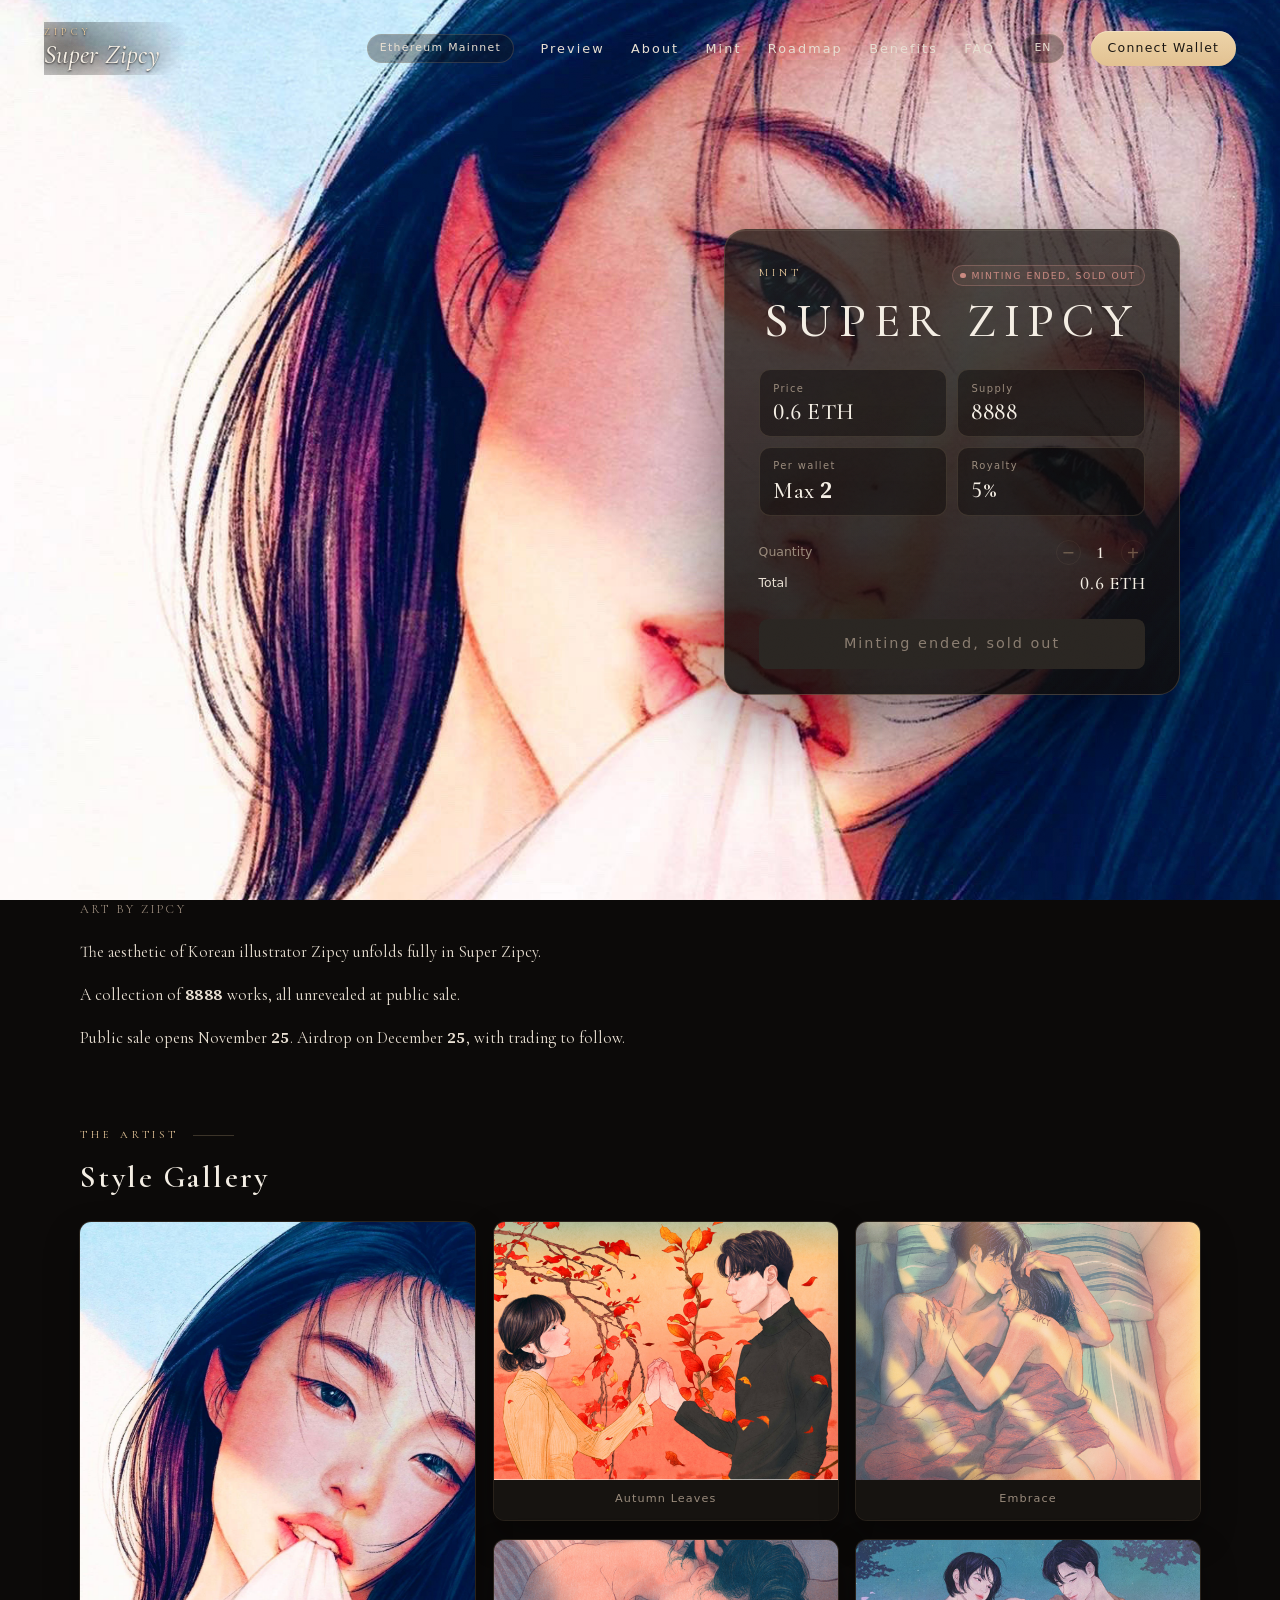
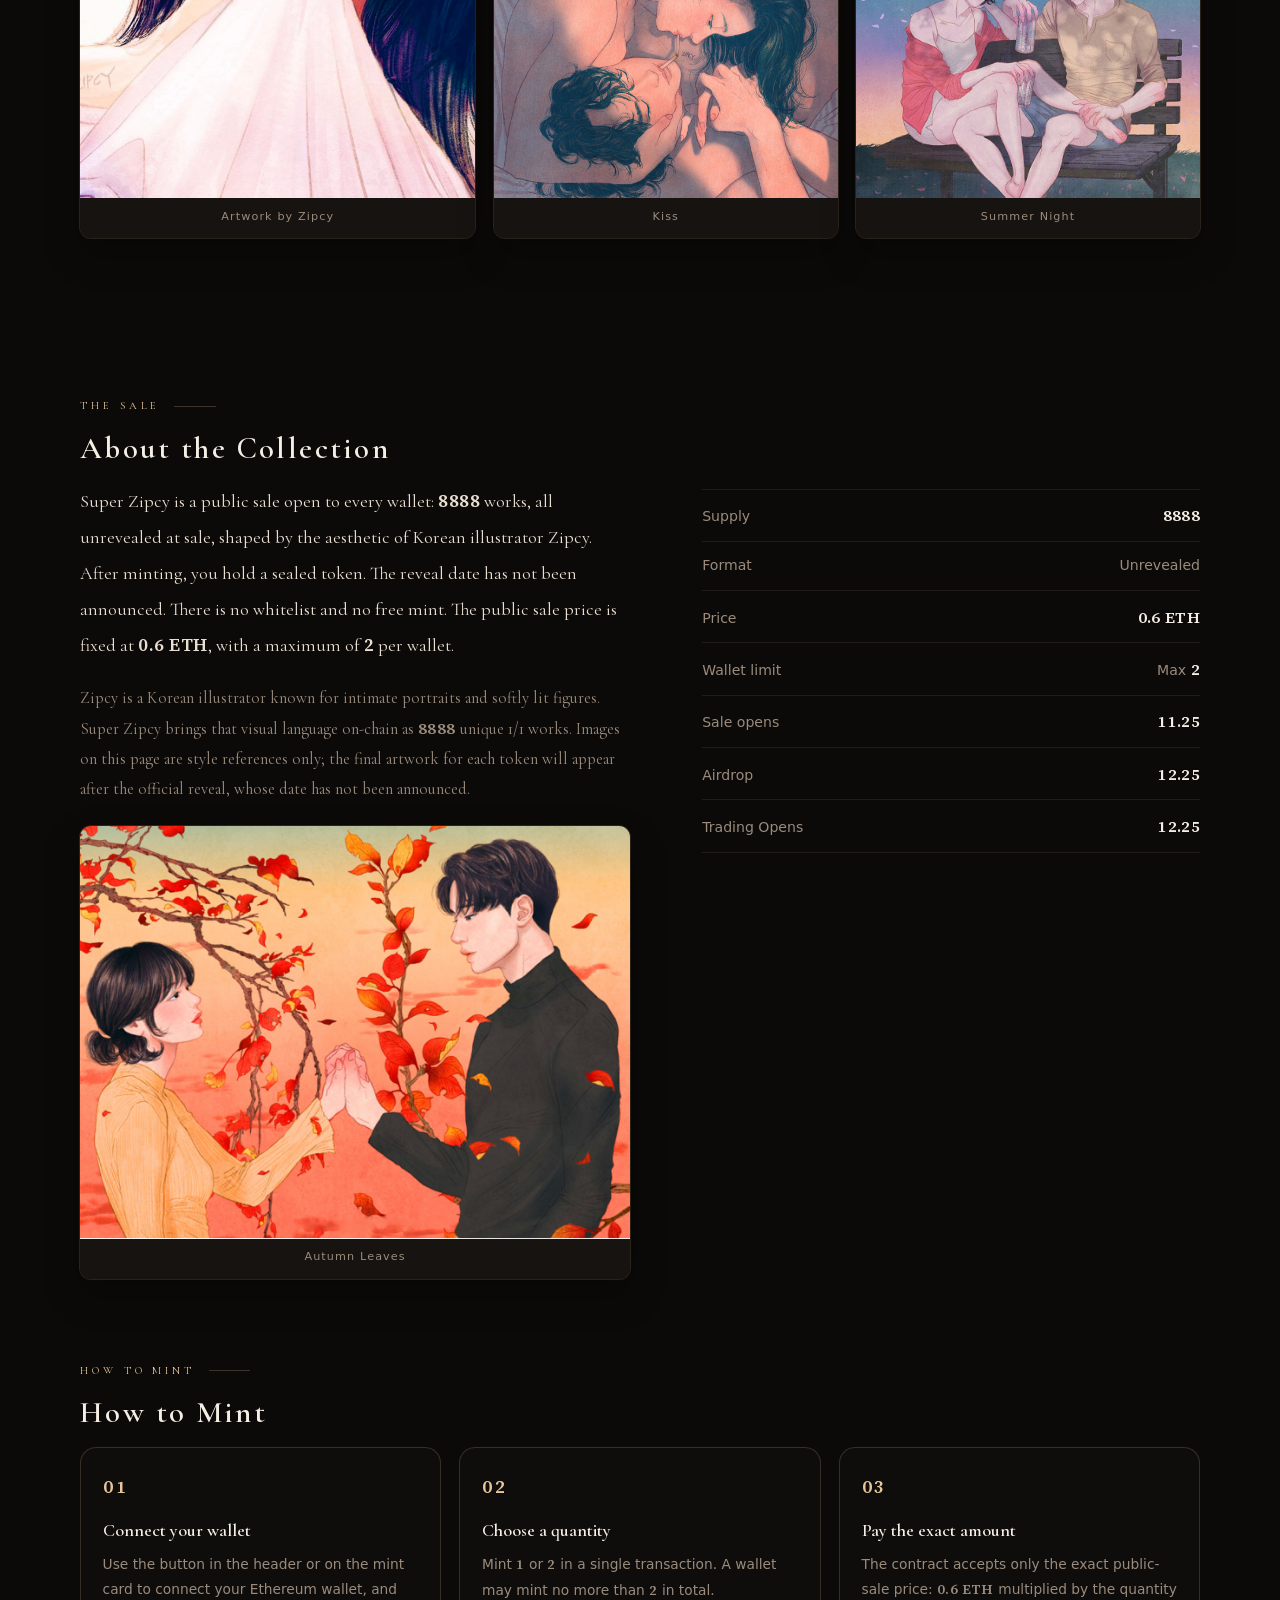
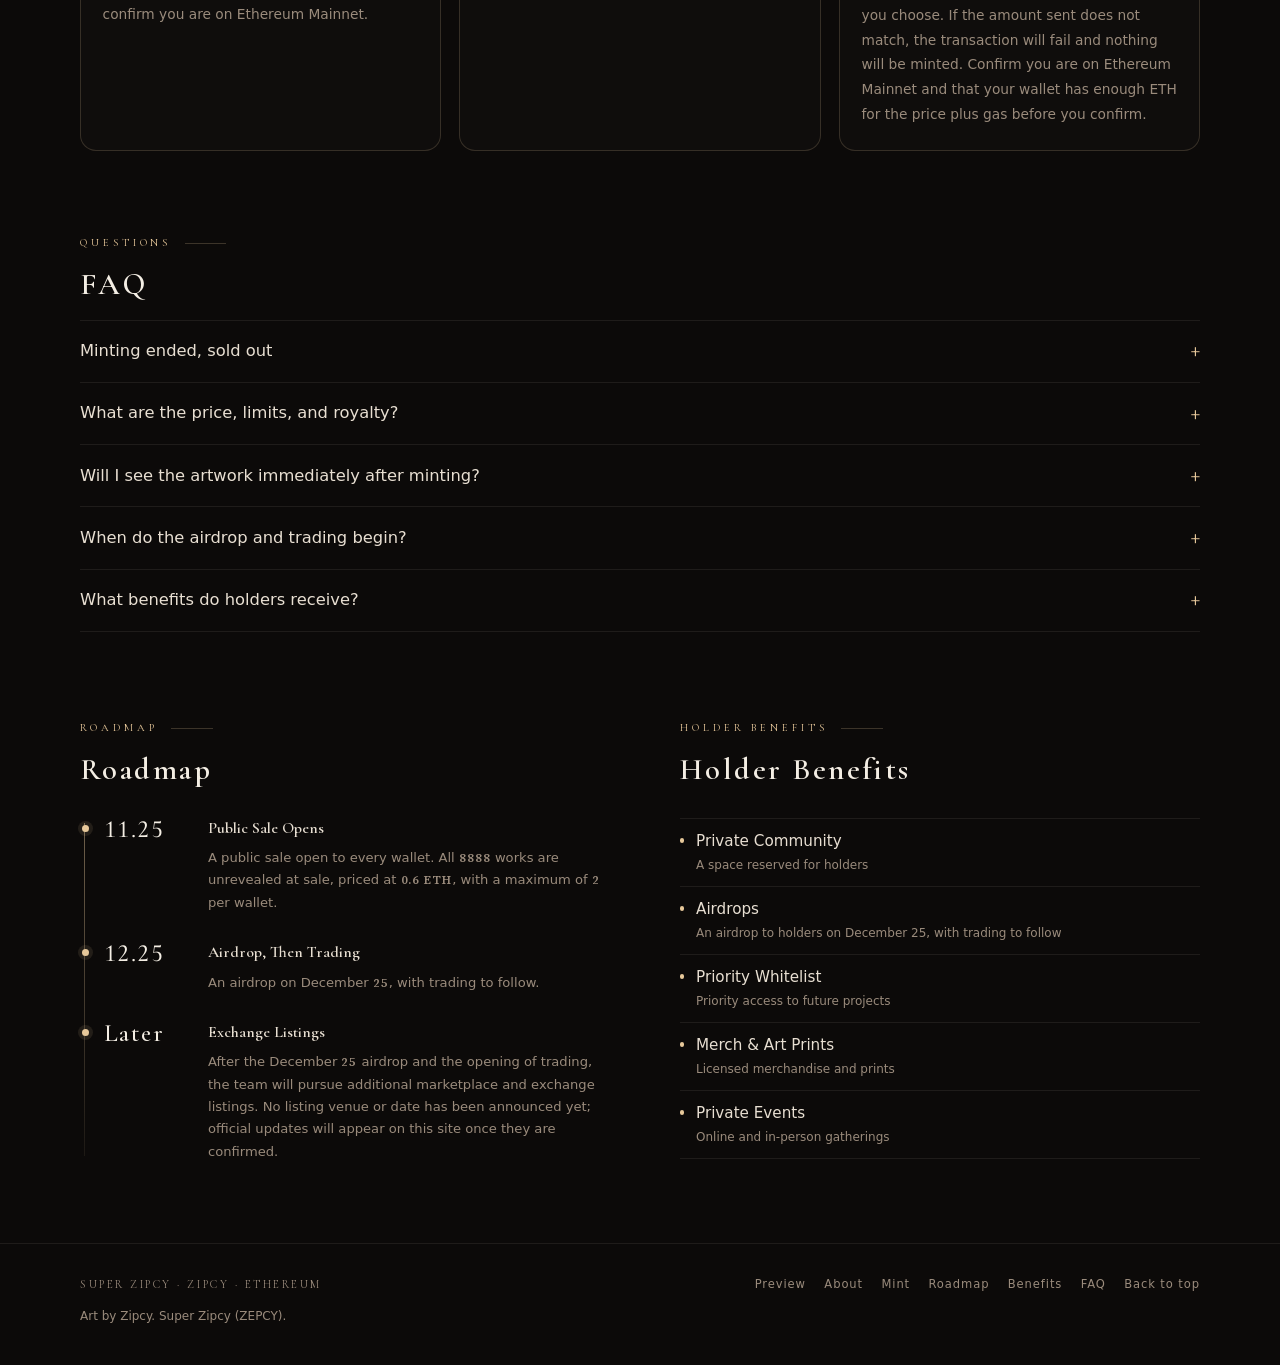
==== commit f739803a: "Update FAQ question to ended, sold-out wording." ====
--- a/index.html
+++ b/index.html
@@ -1 +1 @@
-<!DOCTYPE html><html lang="en" class="COsxPW_variable _9mYZ4G_variable Dcms5W_variable NEXIFW_variable cykdzq_variable -xxGKq_variable ZqWMoa_variable LmsDJq_variable h-full antialiased"><head><meta charSet="utf-8"/><meta name="viewport" content="width=device-width, initial-scale=1, viewport-fit=cover"/><link rel="preload" href="/_next/static/media/01d6212a423b17a1-s.p.1pvupmngxrt5z.woff2" as="font" crossorigin="" type="font/woff2"/><link rel="preload" href="/_next/static/media/4f6d27b94ac7f0f8-s.p.3aqr1xxws37ij.woff2" as="font" crossorigin="" type="font/woff2"/><link rel="preload" href="/_next/static/media/6d781941a62a4592-s.p.384qhh3n5pf8p.woff2" as="font" crossorigin="" type="font/woff2"/><link rel="preload" href="/_next/static/media/6f3ab718e3727c1a-s.p.3huc2loe0ie8a.woff2" as="font" crossorigin="" type="font/woff2"/><link rel="preload" href="/_next/static/media/7c42b85337e0c4bb-s.p.012bmydply3go.woff2" as="font" crossorigin="" type="font/woff2"/><link rel="preload" href="/_next/static/media/9c3a14bf42618ef4-s.p.2q2xrf88wug3q.woff2" as="font" crossorigin="" type="font/woff2"/><link rel="preload" href="/_next/static/media/bf4e26b3ed383284-s.p.0ljf6knlnfjjl.woff2" as="font" crossorigin="" type="font/woff2"/><link rel="preload" href="/_next/static/media/c85312908b950f41-s.p.2kxoktkbtnje5.woff2" as="font" crossorigin="" type="font/woff2"/><link rel="preload" href="/_next/static/media/dda1c1a49a80b437-s.p.28uqmbric7ahc.woff2" as="font" crossorigin="" type="font/woff2"/><link rel="preload" as="image" href="/images/hero.jpg"/><link rel="preload" as="image" href="/gallery/preview-1.jpg?v=20261124-gallery"/><link rel="preload" as="image" href="/gallery/preview-2.jpg"/><link rel="preload" as="image" href="/gallery/preview-3.jpg"/><link rel="preload" as="image" href="/gallery/preview-4.jpg"/><link rel="stylesheet" href="/_next/static/chunks/1ifnx-u7lwc90.css" data-precedence="next"/><link rel="stylesheet" href="/_next/static/chunks/206ka0n_vjip3.css" data-precedence="next"/><link rel="stylesheet" href="/_next/static/chunks/1a-6zzvosc8ud.css" data-precedence="next"/><link rel="stylesheet" href="/_next/static/chunks/1desy2k2d6fms.css" data-precedence="next"/><link rel="stylesheet" href="/_next/static/chunks/1284eqa44ss3x.css" data-precedence="next"/><link rel="stylesheet" href="/_next/static/chunks/3hfhh4--5dpk7.css" data-precedence="next"/><link rel="stylesheet" href="/_next/static/chunks/0hq2g9i59y7tr.css" data-precedence="next"/><link rel="stylesheet" href="/_next/static/chunks/0nv4h9ayk-vs8.css" data-precedence="next"/><link rel="preload" as="script" fetchPriority="low" href="/_next/static/chunks/2u4xbd4m-_uw1.js"/><script src="/_next/static/chunks/0axp4j0kty385.js" async=""></script><script src="/_next/static/chunks/03n58j2koi5mu.js" async=""></script><script src="/_next/static/chunks/turbopack-2u1d16houkiyo.js" async=""></script><script src="/_next/static/chunks/28aoef_hpewl5.js" async=""></script><script src="/_next/static/chunks/2-zx51z62t4rv.js" async=""></script><script src="/_next/static/chunks/2vstipmufnyse.js" async=""></script><script src="/_next/static/chunks/218-ktkipr51v.js" async=""></script><script src="/_next/static/chunks/30uz_yf626le8.js" async=""></script><script src="/_next/static/chunks/22wek_0x-zge9.js" async=""></script><script src="/_next/static/chunks/43zr3dl2b587h.js" async=""></script><script src="/_next/static/chunks/3enbc456i0u56.js" async=""></script><meta name="theme-color" content="#0c0a09"/><title>Super Zipcy — Official Mint on Ethereum</title><meta name="description" content="Super Zipcy official mint on Ethereum: 0.6 ETH, 8888 unrevealed works, maximum 2 per wallet. Minting ended, sold out. Airdrop on December 25, with trading to follow. The reveal date has not been announced."/><meta property="og:title" content="Super Zipcy — Official Mint on Ethereum"/><meta property="og:description" content="Super Zipcy official mint on Ethereum: 0.6 ETH, 8888 unrevealed works, maximum 2 per wallet. Minting ended, sold out. Airdrop on December 25, with trading to follow. The reveal date has not been announced."/><meta property="og:url" content="https://superzipcy.fun/"/><meta property="og:site_name" content="Super Zipcy"/><meta property="og:locale" content="en_US"/><meta property="og:image" content="https://superzipcy.fun/preview-home.png"/><meta property="og:image:width" content="1200"/><meta property="og:image:height" content="630"/><meta property="og:image:alt" content="Super Zipcy official artwork"/><meta property="og:type" content="website"/><meta name="twitter:card" content="summary_large_image"/><meta name="twitter:title" content="Super Zipcy — Official Mint on Ethereum"/><meta name="twitter:description" content="Super Zipcy official mint on Ethereum: 0.6 ETH, 8888 unrevealed works, maximum 2 per wallet. Minting ended, sold out. Airdrop on December 25, with trading to follow. The reveal date has not been announced."/><meta name="twitter:image" content="https://superzipcy.fun/preview-home.png"/><link rel="icon" href="/favicon.ico?favicon.117ezoe8m31dk.ico" sizes="48x48" type="image/x-icon"/><link rel="icon" href="/icon.svg?icon.18i36zykuztjx.svg" sizes="any" type="image/svg+xml"/><meta name="next-size-adjust" content=""/><script src="/_next/static/chunks/0cz1d0mv5g_q7.js" noModule=""></script></head><body class="min-h-full bg-ink text-ivory"><div hidden=""><!--$--><!--/$--></div><div data-rk=""><style>[data-rk]{--rk-blurs-modalOverlay:blur(4px);--rk-fonts-body:-apple-system, BlinkMacSystemFont, "Segoe UI", Roboto, Helvetica, Arial, sans-serif, "Apple Color Emoji", "Segoe UI Emoji", "Segoe UI Symbol";--rk-radii-actionButton:4px;--rk-radii-connectButton:4px;--rk-radii-menuButton:4px;--rk-radii-modal:8px;--rk-radii-modalMobile:8px;--rk-colors-accentColor:#e7c89a;--rk-colors-accentColorForeground:#14110e;--rk-colors-actionButtonBorder:rgba(255, 255, 255, 0.04);--rk-colors-actionButtonBorderMobile:rgba(255, 255, 255, 0.08);--rk-colors-actionButtonSecondaryBackground:rgba(255, 255, 255, 0.08);--rk-colors-closeButton:rgba(224, 232, 255, 0.6);--rk-colors-closeButtonBackground:rgba(255, 255, 255, 0.08);--rk-colors-connectButtonBackground:#1A1B1F;--rk-colors-connectButtonBackgroundError:#FF494A;--rk-colors-connectButtonInnerBackground:linear-gradient(0deg, rgba(255, 255, 255, 0.075), rgba(255, 255, 255, 0.15));--rk-colors-connectButtonText:#FFF;--rk-colors-connectButtonTextError:#FFF;--rk-colors-connectionIndicator:#30E000;--rk-colors-downloadBottomCardBackground:linear-gradient(126deg, rgba(0, 0, 0, 0) 9.49%, rgba(120, 120, 120, 0.2) 71.04%), #1A1B1F;--rk-colors-downloadTopCardBackground:linear-gradient(126deg, rgba(120, 120, 120, 0.2) 9.49%, rgba(0, 0, 0, 0) 71.04%), #1A1B1F;--rk-colors-error:#FF494A;--rk-colors-generalBorder:rgba(255, 255, 255, 0.08);--rk-colors-generalBorderDim:rgba(255, 255, 255, 0.04);--rk-colors-menuItemBackground:rgba(224, 232, 255, 0.1);--rk-colors-modalBackdrop:rgba(0, 0, 0, 0.5);--rk-colors-modalBackground:#1A1B1F;--rk-colors-modalBorder:rgba(255, 255, 255, 0.08);--rk-colors-modalText:#FFF;--rk-colors-modalTextDim:rgba(224, 232, 255, 0.3);--rk-colors-modalTextSecondary:rgba(255, 255, 255, 0.6);--rk-colors-profileAction:rgba(224, 232, 255, 0.1);--rk-colors-profileActionHover:rgba(224, 232, 255, 0.2);--rk-colors-profileForeground:rgba(224, 232, 255, 0.05);--rk-colors-selectedOptionBorder:rgba(224, 232, 255, 0.1);--rk-colors-standby:#FFD641;--rk-shadows-connectButton:0px 4px 12px rgba(0, 0, 0, 0.1);--rk-shadows-dialog:0px 8px 32px rgba(0, 0, 0, 0.32);--rk-shadows-profileDetailsAction:0px 2px 6px rgba(37, 41, 46, 0.04);--rk-shadows-selectedOption:0px 2px 6px rgba(0, 0, 0, 0.24);--rk-shadows-selectedWallet:0px 2px 6px rgba(0, 0, 0, 0.24);--rk-shadows-walletLogo:0px 2px 16px rgba(0, 0, 0, 0.16);}</style><div class="page"><div class="grain" aria-hidden="true"></div><a class="skip-link" href="#mint">Skip to mint</a><section class="hero" id="top"><div class="hero-visual" style="background-image:url(/images/hero.jpg)"><video class="hero-video" autoPlay="" muted="" loop="" playsInline="" preload="auto" poster="/images/hero.jpg" width="1080" height="1350" aria-label="Artwork by Zipcy" tabindex="-1" disablePictureInPicture=""><source src="/videos/hero-loop.mp4" type="video/mp4"/></video></div><div class="hero-veil" aria-hidden="true"></div><header class="site-header"><div class="site-header-inner"><a class="brand" href="#top"><span class="brand-kicker">Zipcy</span><span class="brand-name">Super Zipcy</span></a><nav class="header-nav" aria-label="About"><span class="chain-pill">Ethereum Mainnet</span><a class="nav-link" href="#works">Preview</a><a class="nav-link" href="#about">About</a><a class="nav-link" href="#mint">Mint</a><a class="nav-link" href="#roadmap">Roadmap</a><a class="nav-link" href="#benefits">Benefits</a><a class="nav-link" href="#faq">FAQ</a><details class="mobile-menu"><summary>Menu</summary><div class="mobile-menu-panel"><a href="#works">Preview</a><a href="#about">About</a><a href="#mint">Mint</a><a href="#roadmap">Roadmap</a><a href="#benefits">Benefits</a><a href="#faq">FAQ</a></div></details><details class="lang-switch"><summary aria-label="Language">EN</summary><div class="lang-switch-panel" role="listbox" aria-label="Language"><button type="button" role="option" aria-selected="true" class="is-active">English</button><button type="button" role="option" aria-selected="false">한국어</button><button type="button" role="option" aria-selected="false">繁體中文</button></div></details><button type="button" class="btn-connect" disabled="">Connect Wallet</button></nav></div></header><div class="hero-stage" id="mint"><div class="mint-card"><div class="mint-kicker-row"><p class="mint-kicker">Mint</p><span class="status-pill is-sold">Minting ended, sold out</span></div><h1 class="mint-title">SUPER ZIPCY</h1><div class="sale-countdown" role="timer" aria-live="polite" aria-atomic="true"><p class="sale-countdown-when">Starts<!-- --> <span class="num">Nov 25, 08:00 UTC</span></p><div class="sale-countdown-grid"><div class="sale-countdown-unit"><strong class="num">—</strong><span>Days</span></div><div class="sale-countdown-unit"><strong class="num">—</strong><span>Hours</span></div><div class="sale-countdown-unit"><strong class="num">—</strong><span>Min</span></div><div class="sale-countdown-unit"><strong class="num">—</strong><span>Sec</span></div></div></div><dl class="stat-grid"><div class="stat-box"><dt>Price</dt><dd class="num">0.6 ETH</dd></div><div class="stat-box"><dt>Supply</dt><dd class="num">8888</dd></div><div class="stat-box"><dt>Per wallet</dt><dd>Max <span class="num">2</span></dd></div><div class="stat-box"><dt>Royalty</dt><dd class="num">5%</dd></div></dl><div class="qty-row"><span>Quantity</span><div class="stepper"><button type="button" aria-label="Decrease quantity" disabled="">−</button><span class="num">1</span><button type="button" aria-label="Increase quantity" disabled="">+</button></div></div><div class="total-row"><span>Total</span><strong class="num">0.6 ETH</strong></div><button type="button" disabled="" class="btn-gold">Minting ended, sold out</button></div></div></section><div class="credit-block"><p class="credit-band"><span>Art by Zipcy</span></p><div class="credit-intro"><p>The aesthetic of Korean illustrator Zipcy unfolds fully in Super Zipcy.</p><p>A collection of <span class="num">8888</span> works, all unrevealed at public sale.</p><p>Public sale opens November <span class="num">25</span>. Airdrop on December <span class="num">25</span>, with trading to follow.</p></div></div><main class="below"><section class="section-shell works" id="works"><p class="section-kicker">The Artist</p><h2 class="section-title">Style Gallery</h2><div class="gallery-board"><figure class="frame frame-feature gallery-feature"><img src="/images/hero.jpg" alt="Artwork by Zipcy" width="1440" height="1800"/><figcaption>Artwork by Zipcy</figcaption></figure><figure class="frame"><img src="/gallery/preview-1.jpg?v=20261124-gallery" alt="Artwork by Zipcy: Autumn Leaves" width="1268" height="951"/><figcaption>Autumn Leaves</figcaption></figure><figure class="frame"><img src="/gallery/preview-2.jpg" alt="Artwork by Zipcy: Embrace" width="1280" height="960"/><figcaption>Embrace</figcaption></figure><figure class="frame"><img src="/gallery/preview-3.jpg" alt="Artwork by Zipcy: Kiss" width="1158" height="868"/><figcaption>Kiss</figcaption></figure><figure class="frame"><img src="/gallery/preview-4.jpg" alt="Artwork by Zipcy: Summer Night" width="873" height="654"/><figcaption>Summer Night</figcaption></figure></div></section><section class="section-shell story" id="about"><p class="section-kicker">The Sale</p><h2 class="section-title">About the Collection</h2><div class="story-grid"><div class="story-copy"><p class="story-lead">Super Zipcy is a public sale open to every wallet: <span class="num">8888</span> works, all unrevealed at sale, shaped by the aesthetic of Korean illustrator Zipcy. After minting, you hold a sealed token. The reveal date has not been announced. There is no whitelist and no free mint. The public sale price is fixed at <span class="num">0.6 ETH</span>, with a maximum of <span class="num">2</span> per wallet.</p><p class="story-artist">Zipcy is a Korean illustrator known for intimate portraits and softly lit figures. Super Zipcy brings that visual language on-chain as <span class="num">8888</span> unique 1/1 works. Images on this page are style references only; the final artwork for each token will appear after the official reveal, whose date has not been announced.</p><figure class="frame story-art"><img src="/gallery/preview-1.jpg?v=20261124-gallery" alt="Artwork by Zipcy: Autumn Leaves" width="1268" height="951"/><figcaption>Autumn Leaves</figcaption></figure></div><ul class="story-facts"><li><span>Supply</span><span class="num">8888</span></li><li><span>Format</span><span>Unrevealed</span></li><li><span>Price</span><span class="num">0.6 ETH</span></li><li><span>Wallet limit</span><span>Max <span class="num">2</span></span></li><li><span>Sale opens</span><span class="num">11.25</span></li><li><span>Airdrop</span><span class="num">12.25</span></li><li><span>Trading Opens</span><span class="num">12.25</span></li></ul></div></section><section class="section-shell steps" id="howto"><p class="section-kicker">How to Mint</p><h2 class="section-title">How to Mint</h2><ol class="step-grid"><li><span class="num step-no">01</span><h3>Connect your wallet</h3><p>Use the button in the header or on the mint card to connect your Ethereum wallet, and confirm you are on Ethereum Mainnet.</p></li><li><span class="num step-no">02</span><h3>Choose a quantity</h3><p>Mint <span class="num">1</span> or <span class="num">2</span> in a single transaction. A wallet may mint no more than <span class="num">2</span> in total.</p></li><li><span class="num step-no">03</span><h3>Pay the exact amount</h3><p>The contract accepts only the exact public-sale price: <span class="num">0.6 ETH</span> multiplied by the quantity you choose. If the amount sent does not match, the transaction will fail and nothing will be minted. Confirm you are on Ethereum Mainnet and that your wallet has enough ETH for the price plus gas before you confirm.</p></li></ol></section><section class="section-shell faq" id="faq"><p class="section-kicker">Questions</p><h2 class="section-title">FAQ</h2><div class="faq-list"><details><summary>Can I mint now?</summary><p>Minting ended, sold out.</p></details><details><summary>What are the price, limits, and royalty?</summary><p>The public sale price is fixed at <span class="num">0.6 ETH</span>. Each wallet may mint a maximum of <span class="num">2</span>, and no more than <span class="num">2</span> in a single transaction. Secondary-market royalty is <span class="num">5</span>%.</p></details><details><summary>Will I see the artwork immediately after minting?</summary><p>No. All <span class="num">8888</span> works remain unrevealed during the public sale. You will hold a sealed token. The reveal date has not been announced.</p></details><details><summary>When do the airdrop and trading begin?</summary><p>The airdrop will be sent on December <span class="num">25</span>, with trading to follow.</p></details><details><summary>What benefits do holders receive?</summary><p>Announced benefits include a private community, airdrop rewards, priority whitelist access, merch and art prints, and private events. The airdrop is scheduled for December <span class="num">25</span>, with trading to follow. Further details will be shared later.</p></details></div></section><div class="section-shell split"><section id="roadmap"><p class="section-kicker">Roadmap</p><h2 class="section-title">Roadmap</h2><ol class="roadmap-list"><li class="roadmap-item"><span class="roadmap-date num">11.25</span><div class="roadmap-copy"><strong>Public Sale Opens</strong><p>A public sale open to every wallet. All <span class="num">8888</span> works are unrevealed at sale, priced at <span class="num">0.6 ETH</span>, with a maximum of <span class="num">2</span> per wallet.</p></div></li><li class="roadmap-item"><span class="roadmap-date num">12.25</span><div class="roadmap-copy"><strong>Airdrop, Then Trading</strong><p>An airdrop on December <span class="num">25</span>, with trading to follow.</p></div></li><li class="roadmap-item"><span class="roadmap-date num">Later</span><div class="roadmap-copy"><strong>Exchange Listings</strong><p>After the December <span class="num">25</span> airdrop and the opening of trading, the team will pursue additional marketplace and exchange listings. No listing venue or date has been announced yet; official updates will appear on this site once they are confirmed.</p></div></li></ol></section><section id="benefits"><p class="section-kicker">Holder Benefits</p><h2 class="section-title">Holder Benefits</h2><ul class="benefit-list"><li><div><span class="benefit-zh">Private Community</span><span class="benefit-detail">A space reserved for holders</span></div></li><li><div><span class="benefit-zh">Airdrops</span><span class="benefit-detail">An airdrop to holders on December 25, with trading to follow</span></div></li><li><div><span class="benefit-zh">Priority Whitelist</span><span class="benefit-detail">Priority access to future projects</span></div></li><li><div><span class="benefit-zh">Merch &amp; Art Prints</span><span class="benefit-detail">Licensed merchandise and prints</span></div></li><li><div><span class="benefit-zh">Private Events</span><span class="benefit-detail">Online and in-person gatherings</span></div></li></ul></section></div></main><footer class="site-footer"><div class="footer-inner"><div class="footer-top"><p class="footer-mark">Super Zipcy · Zipcy · Ethereum</p><nav class="footer-nav" aria-label="About"><a href="#works">Preview</a><a href="#about">About</a><a href="#mint">Mint</a><a href="#roadmap">Roadmap</a><a href="#benefits">Benefits</a><a href="#faq">FAQ</a><a href="#top">Back to top</a></nav></div><p class="footer-copy">Art by Zipcy. Super Zipcy (ZEPCY).</p></div></footer></div><!--$--><!--/$--></div><script id="_R_">(globalThis["TURBOPACK"] || (globalThis["TURBOPACK"] = [])).push({"otherChunks":["static/chunks/2u4xbd4m-_uw1.js","static/chunks/0axp4j0kty385.js","static/chunks/03n58j2koi5mu.js"],"runtimeModuleIds":[8092]});</script><script src="/_next/static/chunks/2u4xbd4m-_uw1.js" async=""></script><script>(self.__next_f=self.__next_f||[]).push([0])</script><script>self.__next_f.push([1,"1:\"$Sreact.fragment\"\n2:\"/_next/static/chunks/28aoef_hpewl5.js\"\n3:\"/_next/static/chunks/2-zx51z62t4rv.js\"\n4:\"/_next/static/chunks/2vstipmufnyse.js\"\n5:\"/_next/static/chunks/218-ktkipr51v.js\"\n6:\"/_next/static/chunks/30uz_yf626le8.js\"\n7:\"/_next/static/chunks/22wek_0x-zge9.js\"\n8:\"/_next/static/chunks/43zr3dl2b587h.js\"\n9:I[44636,[\"$2\",\"$3\",\"$4\",\"$5\",\"$6\",\"$7\",\"$8\"],\"Providers\"]\na:I[29731,[\"$2\",\"$3\",\"$4\",\"$5\",\"$6\",\"$7\",\"$8\"],\"default\"]\nb:I[83960,[\"$2\",\"$3\",\"$4\",\"$5\",\"$6\",\"$7\",\"$8\"],\"default\"]\nd:\"/_next/static/chunks/3enbc456i0u56.js\"\ne:I[23006,[\"$2\",\"$3\",\"$4\",\"$5\",\"$6\",\"$7\",\"$8\",\"$d\"],\"SkipLink\"]\nf:I[69866,[\"$2\",\"$3\",\"$4\",\"$5\",\"$6\",\"$7\",\"$8\",\"$d\"],\"HeroVideo\"]\n10:I[36852,[\"$2\",\"$3\",\"$4\",\"$5\",\"$6\",\"$7\",\"$8\",\"$d\"],\"SiteHeader\"]\n11:I[89936,[\"$2\",\"$3\",\"$4\",\"$5\",\"$6\",\"$7\",\"$8\",\"$d\"],\"MintPanel\"]\n12:I[72526,[\"$2\",\"$3\",\"$4\",\"$5\",\"$6\",\"$7\",\"$8\",\"$d\"],\"OwnerPanel\"]\n13:I[2104,[\"$2\",\"$3\",\"$4\",\"$5\",\"$6\",\"$7\",\"$8\",\"$d\"],\"CreditBand\"]\n14:I[13597,[\"$2\",\"$3\",\"$4\",\"$5\",\"$6\",\"$7\",\"$8\",\"$d\"],\"Gallery\"]\n15:I[32456,[\"$2\",\"$3\",\"$4\",\"$5\",\"$6\",\"$7\",\"$8\",\"$d\"],\"Story\"]\n16:I[58837,[\"$2\",\"$3\",\"$4\",\"$5\",\"$6\",\"$7\",\"$8\",\"$d\"],\"Roadmap\"]\n17:I[8745,[\"$2\",\"$3\",\"$4\",\"$5\",\"$6\",\"$7\",\"$8\",\"$d\"],\"SiteFooter\"]\n18:I[29959,[\"$2\",\"$3\",\"$4\",\"$5\",\"$6\",\"$7\",\"$8\"],\"OutletBoundary\"]\n19:\"$Sreact.suspense\"\n1b:\"ViewportBoundary\"\n1c:I[29959,[\"$2\",\"$3\",\"$4\",\"$5\",\"$6\",\"$7\",\"$8\"],\"$1b\"]\n1e:\"MetadataBoundary\"\n1f:I[29959,[\"$2\",\"$3\",\"$4\",\"$5\",\"$6\",\"$7\",\"$8\"],\"$1e\"]\n21:I[68181,[\"$2\",\"$3\",\"$4\",\"$5\",\"$6\",\"$7\",\"$8\"],\"default\",1]\n:HL[\"/_next/static/chunks/1ifnx-u7lwc90.css\",\"style\"]\n:HL[\"/_next/static/chunks/206ka0n_vjip3.css\",\"style\"]\n:HL[\"/_next/static/chunks/1a-6zzvosc8ud.css\",\"style\"]\n:HL[\"/_next/static/chunks/1desy2k2d6fms.css\",\"style\"]\n:HL[\"/_next/static/chunks/1284eqa44ss3x.css\",\"style\"]\n:HL[\"/_next/static/chunks/3hfhh4--5dpk7.css\",\"style\"]\n:HL[\"/_next/static/chunks/0hq2g9i59y7tr.css\",\"style\"]\n:HL[\"/_next/static/chunks/0nv4h9ayk-vs8.css\",\"style\"]\n:HL[\"/_next/static/media/01d6212a423b17a1-s.p.1pvupmngxrt5z.woff2\",\"font\",{\"crossOrigin\":\"\",\"type\":\"font/woff2\"}]\n:HL[\"/_next/static/media/4f6d27b94ac7f0f8-s.p.3aqr1xxws37ij.woff2\",\"font\",{\"crossOrigin\":\"\",\"type\":\"font/woff2\"}]\n:HL[\"/_next/static/media/6d781941a62a4592-s.p.384qhh3n5pf8p.woff2\",\"font\",{\"crossOrigin\":\"\",\"type\":\"font/woff2\"}]\n:HL[\"/_next/static/media/6f3ab718e3727c1a-s.p.3huc2loe0ie8a.woff2\",\"font\",{\"crossOrigin\":\"\",\"type\":\"font/woff2\"}]\n:HL[\"/_next/static/media/7c42b85337e0c4bb-s.p.012bmydply3go.woff2\",\"font\",{\"crossOrigin\":\"\",\"type\":\"font/woff2\"}]\n:HL[\"/_next/static/media/9c3a14bf42618ef4-s.p.2q2xrf88wug3q.woff2\",\"font\",{\"crossOrigin\":\"\",\"type\":\"font/woff2\"}]\n:HL[\"/_next/static/media/bf4e26b3ed383284-s.p.0ljf6knlnfjjl.woff2\",\"font\",{\"crossOrigin\":\"\",\"type\":\"font/woff2\"}]\n:HL[\"/_next/static/media/c85312908b950f41-s.p.2kxoktkbtnje5.woff2\",\"font\",{\"crossOrigin\":\"\",\"type\":\"font/woff2\"}]\n:HL[\"/_next/static/media/dda1c1a49a80b437-s.p.28uqmbric7ahc.woff2\",\"font\",{\"crossOrigin\":\"\",\"type\":\"font/woff2\"}]\nc:[[\"children\",{\"s\":\"__PAGE__\",\"h\":512,\"d\":{\"r\":[\"$\",\"$1\",\"c\",{\"children\":[[\"$\",\"div\",null,{\"className\":\"page\",\"children\":[[\"$\",\"div\",null,{\"className\":\"grain\",\"aria-hidden\":\"true\"}],[\"$\",\"$Le\",null,{}],[\"$\",\"section\",null,{\"className\":\"hero\",\"id\":\"top\",\"children\":[[\"$\",\"div\",null,{\"className\":\"hero-visual\",\"style\":{\"backgroundImage\":\"url(/images/hero.jpg)\"},\"children\":[\"$\",\"$Lf\",null,{}]}],[\"$\",\"div\",null,{\"className\":\"hero-veil\",\"aria-hidden\":\"true\"}],[\"$\",\"$L10\",null,{}],[\"$\",\"div\",null,{\"className\":\"hero-stage\",\"id\":\"mint\",\"children\":[[\"$\",\"$L11\",null,{}],[\"$\",\"$L12\",null,{}]]}]]}],[\"$\",\"$L13\",null,{}],[\"$\",\"main\",null,{\"className\":\"below\",\"children\":[[\"$\",\"$L14\",null,{}],[\"$\",\"$L15\",null,{}],[\"$\",\"$L16\",null,{}]]}],[\"$\",\"$L17\",null,{}]]}],[[\"$\",\"script\",\"script-0\",{\"src\":\"/_next/static/chunks/3enbc456i0u56.js\",\"async\":true,\"nonce\":\"$undefined\"}]],[\"$\",\"$L18\",null,{\"children\":[\"$\",\"$19\",null,{\"name\":\"Next.MetadataOutlet\",\"children\":\"$@1a\"}]}]]}],\"p\":false,\"v\":null}}]]\n0:{\"P\":null,\"c\":[\"\",\"\"],\"q\":\"\",\"i\":false,\"t\":{\"t\":{\"s\":\"\",\"h\":528,\"d\":{\"r\":[\"$\",\"$1\",\"c\",{\"children\":[[[\"$\",\"link\",\"0\",{\"rel\":\"stylesheet\",\"href\":\"/_next/static/chunks/1ifnx-u7lwc90.css\",\"precedence\":\"next\",\"crossOrigin\":\"$undefined\",\"nonce\":\"$undefined\"}],[\"$\",\"link\",\"1\",{\"rel\":\"stylesheet\",\"href\":\"/_next/static/chunks/206ka0n_vjip3.css\",\"precedence\":\"next\",\"crossOrigin\":\"$undefined\",\"nonce\":\"$undefined\"}],[\"$\",\"link\",\"2\",{\"rel\":\"stylesheet\",\"href\":\"/_next/static/chunks/1a-6zzvosc8ud.css\",\"precedence\":\"next\",\"crossOrigin\":\"$undefined\",\"nonce\":\"$undefined\"}],[\"$\",\"link\",\"3\",{\"rel\":\"stylesheet\",\"href\":\"/_next/static/chunks/1desy2k2d6fms.css\",\"precedence\":\"next\",\"crossOrigin\":\"$undefined\",\"nonce\":\"$undefined\"}],[\"$\",\"link\",\"4\",{\"rel\":\"stylesheet\",\"href\":\"/_next/static/chunks/1284eqa44ss3x.css\",\"precedence\":\"next\",\"crossOrigin\":\"$undefined\",\"nonce\":\"$undefined\"}],[\"$\",\"link\",\"5\",{\"rel\":\"stylesheet\",\"href\":\"/_next/static/chunks/3hfhh4--5dpk7.css\",\"precedence\":\"next\",\"crossOrigin\":\"$undefined\",\"nonce\":\"$undefined\"}],[\"$\",\"link\",\"6\",{\"rel\":\"stylesheet\",\"href\":\"/_next/static/chunks/0hq2g9i59y7tr.css\",\"precedence\":\"next\",\"crossOrigin\":\"$undefined\",\"nonce\":\"$undefined\"}],[\"$\",\"link\",\"7\",{\"rel\":\"stylesheet\",\"href\":\"/_next/static/chunks/0nv4h9ayk-vs8.css\",\"precedence\":\"next\",\"crossOrigin\":\"$undefined\",\"nonce\":\"$undefined\"}],[\"$\",\"script\",\"script-0\",{\"src\":\"/_next/static/chunks/28aoef_hpewl5.js\",\"async\":true,\"nonce\":\"$undefined\"}],[\"$\",\"script\",\"script-1\",{\"src\":\"/_next/static/chunks/2-zx51z62t4rv.js\",\"async\":true,\"nonce\":\"$undefined\"}],[\"$\",\"script\",\"script-2\",{\"src\":\"/_next/static/chunks/2vstipmufnyse.js\",\"async\":true,\"nonce\":\"$undefined\"}],[\"$\",\"script\",\"script-3\",{\"src\":\"/_next/static/chunks/218-ktkipr51v.js\",\"async\":true,\"nonce\":\"$undefined\"}],[\"$\",\"script\",\"script-4\",{\"src\":\"/_next/static/chunks/30uz_yf626le8.js\",\"async\":true,\"nonce\":\"$undefined\"}],[\"$\",\"script\",\"script-5\",{\"src\":\"/_next/static/chunks/22wek_0x-zge9.js\",\"async\":true,\"nonce\":\"$undefined\"}],[\"$\",\"script\",\"script-6\",{\"src\":\"/_next/static/chunks/43zr3dl2b587h.js\",\"async\":true,\"nonce\":\"$undefined\"}]],[\"$\",\"html\",null,{\"lang\":\"en\",\"className\":\"COsxPW_variable _9mYZ4G_variable Dcms5W_variable NEXIFW_variable cykdzq_variable -xxGKq_variable ZqWMoa_variable LmsDJq_variable h-full antialiased\",\"children\":[\"$\",\"body\",null,{\"className\":\"min-h-full bg-ink text-ivory\",\"children\":[\"$\",\"$L9\",null,{\"children\":[\"$\",\"$La\",null,{\"parallelRouterKey\":\"children\",\"error\":\"$undefined\",\"errorStyles\":\"$undefined\",\"errorScripts\":\"$undefined\",\"template\":[\"$\",\"$Lb\",null,{}],\"templateStyles\":\"$undefined\",\"templateScripts\":\"$undefined\",\"notFound\":[[[\"$\",\"title\",null,{\"children\":\"404: This page could not be found.\"}],[\"$\",\"div\",null,{\"style\":{\"fontFamily\":\"system-ui,\\\"Segoe UI\\\",Roboto,Helvetica,Arial,sans-serif,\\\"Apple Color Emoji\\\",\\\"Segoe UI Emoji\\\"\",\"height\":\"100vh\",\"textAlign\":\"center\",\"display\":\"flex\",\"flexDirection\":\"column\",\"alignItems\":\"center\",\"justifyContent\":\"center\"},\"children\":[\"$\",\"div\",null,{\"children\":[[\"$\",\"style\",null,{\"dangerouslySetInnerHTML\":{\"__html\":\"body{color:#000;background:#fff;margin:0}.next-error-h1{border-right:1px solid rgba(0,0,0,.3)}@media (prefers-color-scheme:dark){body{color:#fff;background:#000}.next-error-h1{border-right:1px solid rgba(255,255,255,.3)}}\"}}],[\"$\",\"h1\",null,{\"className\":\"next-error-h1\",\"style\":{\"display\":\"inline-block\",\"margin\":\"0 20px 0 0\",\"padding\":\"0 23px 0 0\",\"fontSize\":24,\"fontWeight\":500,\"verticalAlign\":\"top\",\"lineHeight\":\"49px\"},\"children\":404}],[\"$\",\"div\",null,{\"style\":{\"display\":\"inline-block\"},\"children\":[\"$\",\"h2\",null,{\"style\":{\"fontSize\":14,\"fontWeight\":400,\"lineHeight\":\"49px\",\"margin\":0},\"children\":\"This page could not be found.\"}]}]]}]}]],[]],\"forbidden\":\"$undefined\",\"unauthorized\":\"$undefined\"}]}]}]}]]}],\"p\":false,\"v\":null},\"c\":\"$Qc\"},\"h\":{\"r\":[\"$\",\"$1\",\"h\",{\"children\":[null,[\"$\",\"$L1c\",null,{\"children\":\"$L1d\"}],[\"$\",\"$L1f\",null,{\"children\":[[\"$\",\"div\",null,{\"hidden\":true,\"children\":[\"$\",\"$19\",null,{\"name\":\"Next.Metadata\",\"children\":\"$L20\"}]}],null]}],[\"$\",\"meta\",null,{\"name\":\"next-size-adjust\",\"content\":\"\"}]]}],\"p\":false,\"v\":null}},\"m\":\"$undefined\",\"G\":[\"$21\",[[\"$\",\"link\",\"0\",{\"rel\":\"stylesheet\",\"href\":\"/_next/static/chunks/1ifnx-u7lwc90.css\",\"precedence\":\"next\",\"crossOrigin\":\"$undefined\",\"nonce\":\"$undefined\"}],[\"$\",\"link\",\"1\",{\"rel\":\"stylesheet\",\"href\":\"/_next/static/chunks/206ka0n_vjip3.css\",\"precedence\":\"next\",\"crossOrigin\":\"$undefined\",\"nonce\":\"$undefined\"}],[\"$\",\"link\",\"2\",{\"rel\":\"stylesheet\",\"href\":\"/_next/static/chunks/1a-6zzvosc8ud.css\",\"precedence\":\"next\",\"crossOrigin\":\"$undefined\",\"nonce\":\"$undefined\"}],[\"$\",\"link\",\"3\",{\"rel\":\"stylesheet\",\"href\":\"/_next/static/chunks/1desy2k2d6fms.css\",\"precedence\":\"next\",\"crossOrigin\":\"$undefined\",\"nonce\":\"$undefined\"}],[\"$\",\"link\",\"4\",{\"rel\":\"stylesheet\",\"href\":\"/_next/static/chunks/1284eqa44ss3x.css\",\"precedence\":\"next\",\"crossOrigin\":\"$undefined\",\"nonce\":\"$undefined\"}],[\"$\",\"link\",\"5\",{\"rel\":\"stylesheet\",\"href\":\"/_next/static/chunks/3hfhh4--5dpk7.css\",\"precedence\":\"next\",\"crossOrigin\":\"$undefined\",\"nonce\":\"$undefined\"}],[\"$\",\"link\",\"6\",{\"rel\":\"stylesheet\",\"href\":\"/_next/static/chunks/0hq2g9i59y7tr.css\",\"precedence\":\"next\",\"crossOrigin\":\"$undefined\",\"nonce\":\"$undefined\"}],\"$L22\"]],\"S\":true,\"r\":\"$undefined\",\"s\":\"$undefined\",\"a\":\"$undefined\",\"l\":\"$undefined\",\"p\":\"$undefined\",\"d\":\"$undefined\",\"b\":\"zEsdRprd9BxI7kPDweNRa\"}\n22:[\"$\",\"link\",\"7\",{\"rel\":\"stylesheet\",\"href\":\"/_next/static/chunks/0nv4h9ayk-vs8.css\",\"precedence\":\"next\",\"crossOrigin\":\"$undefined\",\"nonce\":\"$undefined\"}]\n1d:[[\"$\",\"meta\",\"0\",{\"charSet\":\"utf-8\"}],[\"$\",\"meta\",\"1\",{\"name\":\"viewport\",\"content\":\"width=device-width, initial-scale=1, viewport-fit=cover\"}],[\"$\",\"meta\",\"2\",{\"name\":\"theme-color\",\"content\":\"#0c0a09\"}]]\n23:I[47089,[\"$2\",\"$3\",\"$4\",\"$5\",\"$6\",\"$7\",\"$8\"],\"IconMark\"]\n1a:null\n20:[[\"$\",\"title\",\"0\",{\"children\":\"Super Zipcy — Official Mint on Ethereum\"}],[\"$\",\"meta\",\"1\",{\"name\":\"description\",\"content\":\"Super Zipcy official mint on Ethereum: 0.6 ETH, 8888 unrevealed works, maximum 2 per wallet. Minting ended, sold out. Airdrop on December 25, with trading to follow. The reveal date has not been announced.\"}],[\"$\",\"meta\",\"2\",{\"property\":\"og:title\",\"content\":\"Super Zipcy — Official Mint on Ethereum\"}],[\"$\",\"meta\",\"3\",{\"property\":\"og:description\",\"content\":\"Super Zipcy official mint on Ethereum: 0.6 ETH, 8888 unrevealed works, maximum 2 per wallet. Minting ended, sold out. Airdrop on December 25, with trading to follow. The reveal date has not been announced.\"}],[\"$\",\"meta\",\"4\",{\"property\":\"og:url\",\"content\":\"https://superzipcy.fun/\"}],[\"$\",\"meta\",\"5\",{\"property\":\"og:site_name\",\"content\":\"Super Zipcy\"}],[\"$\",\"meta\",\"6\",{\"property\":\"og:locale\",\"content\":\"en_US\"}],[\"$\",\"meta\",\"7\",{\"property\":\"og:image\",\"content\":\"https://superzipcy.fun/preview-home.png\"}],[\"$\",\"meta\",\"8\",{\"property\":\"og:image:width\",\"content\":\"1200\"}],[\"$\",\"meta\",\"9\",{\"property\":\"og:image:height\",\"content\":\"630\"}],[\"$\",\"meta\",\"10\",{\"property\":\"og:image:alt\",\"content\":\"Super Zipcy official artwork\"}],[\"$\",\"meta\",\"11\",{\"property\":\"og:type\",\"content\":\"website\"}],[\"$\",\"meta\",\"12\",{\"name\":\"twitter:card\",\"content\":\"summary_large_image\"}],[\"$\",\"meta\",\"13\",{\"name\":\"twitter:title\",\"content\":\"Super Zipcy — Official Mint on Ethereum\"}],[\"$\",\"meta\",\"14\",{\"name\":\"twitter:description\",\"content\":\"Super Zipcy official mint on Ethereum: 0.6 ETH, 8888 unrevealed works, maximum 2 per wallet. Minting ended, sold out. Airdrop on December 25, with trading to follow. The reveal date has not been announced.\"}],[\"$\",\"meta\",\"15\",{\"name\":\"twitter:image\",\"content\":\"https://superzipcy.fun/preview-home.png\"}],[\"$\",\"link\",\"16\",{\"rel\":\"icon\",\"href\":\"/favicon.ico?favicon.117ezoe8m31dk.ico\",\"sizes\":\"48x48\",\"type\":\"image/x-icon\"}],[\"$\",\"link\",\"17\",{\"rel\":\"icon\",\"href\":\"/icon.svg?icon.18i36zykuztjx.svg\",\"sizes\":\"any\",\"type\":\"image/svg+xml\"}],[\"$\",\"$L23\",\"18\",{}]]\n"])</script></body></html>+<!DOCTYPE html><html lang="en" class="COsxPW_variable _9mYZ4G_variable Dcms5W_variable NEXIFW_variable cykdzq_variable -xxGKq_variable ZqWMoa_variable LmsDJq_variable h-full antialiased"><head><meta charSet="utf-8"/><meta name="viewport" content="width=device-width, initial-scale=1, viewport-fit=cover"/><link rel="preload" href="/_next/static/media/01d6212a423b17a1-s.p.1pvupmngxrt5z.woff2" as="font" crossorigin="" type="font/woff2"/><link rel="preload" href="/_next/static/media/4f6d27b94ac7f0f8-s.p.3aqr1xxws37ij.woff2" as="font" crossorigin="" type="font/woff2"/><link rel="preload" href="/_next/static/media/6d781941a62a4592-s.p.384qhh3n5pf8p.woff2" as="font" crossorigin="" type="font/woff2"/><link rel="preload" href="/_next/static/media/6f3ab718e3727c1a-s.p.3huc2loe0ie8a.woff2" as="font" crossorigin="" type="font/woff2"/><link rel="preload" href="/_next/static/media/7c42b85337e0c4bb-s.p.012bmydply3go.woff2" as="font" crossorigin="" type="font/woff2"/><link rel="preload" href="/_next/static/media/9c3a14bf42618ef4-s.p.2q2xrf88wug3q.woff2" as="font" crossorigin="" type="font/woff2"/><link rel="preload" href="/_next/static/media/bf4e26b3ed383284-s.p.0ljf6knlnfjjl.woff2" as="font" crossorigin="" type="font/woff2"/><link rel="preload" href="/_next/static/media/c85312908b950f41-s.p.2kxoktkbtnje5.woff2" as="font" crossorigin="" type="font/woff2"/><link rel="preload" href="/_next/static/media/dda1c1a49a80b437-s.p.28uqmbric7ahc.woff2" as="font" crossorigin="" type="font/woff2"/><link rel="preload" as="image" href="/images/hero.jpg"/><link rel="preload" as="image" href="/gallery/preview-1.jpg?v=20261124-gallery"/><link rel="preload" as="image" href="/gallery/preview-2.jpg"/><link rel="preload" as="image" href="/gallery/preview-3.jpg"/><link rel="preload" as="image" href="/gallery/preview-4.jpg"/><link rel="stylesheet" href="/_next/static/chunks/1ifnx-u7lwc90.css" data-precedence="next"/><link rel="stylesheet" href="/_next/static/chunks/206ka0n_vjip3.css" data-precedence="next"/><link rel="stylesheet" href="/_next/static/chunks/1a-6zzvosc8ud.css" data-precedence="next"/><link rel="stylesheet" href="/_next/static/chunks/1desy2k2d6fms.css" data-precedence="next"/><link rel="stylesheet" href="/_next/static/chunks/1284eqa44ss3x.css" data-precedence="next"/><link rel="stylesheet" href="/_next/static/chunks/3hfhh4--5dpk7.css" data-precedence="next"/><link rel="stylesheet" href="/_next/static/chunks/0hq2g9i59y7tr.css" data-precedence="next"/><link rel="stylesheet" href="/_next/static/chunks/0nv4h9ayk-vs8.css" data-precedence="next"/><link rel="preload" as="script" fetchPriority="low" href="/_next/static/chunks/2u4xbd4m-_uw1.js"/><script src="/_next/static/chunks/0axp4j0kty385.js" async=""></script><script src="/_next/static/chunks/03n58j2koi5mu.js" async=""></script><script src="/_next/static/chunks/turbopack-2u1d16houkiyo.js" async=""></script><script src="/_next/static/chunks/28aoef_hpewl5.js" async=""></script><script src="/_next/static/chunks/2-zx51z62t4rv.js" async=""></script><script src="/_next/static/chunks/2vstipmufnyse.js" async=""></script><script src="/_next/static/chunks/218-ktkipr51v.js" async=""></script><script src="/_next/static/chunks/30uz_yf626le8.js" async=""></script><script src="/_next/static/chunks/138t6lq1fy5qa.js" async=""></script><script src="/_next/static/chunks/43zr3dl2b587h.js" async=""></script><script src="/_next/static/chunks/3enbc456i0u56.js" async=""></script><meta name="theme-color" content="#0c0a09"/><title>Super Zipcy — Official Mint on Ethereum</title><meta name="description" content="Super Zipcy official mint on Ethereum: 0.6 ETH, 8888 unrevealed works, maximum 2 per wallet. Minting ended, sold out. Airdrop on December 25, with trading to follow. The reveal date has not been announced."/><meta property="og:title" content="Super Zipcy — Official Mint on Ethereum"/><meta property="og:description" content="Super Zipcy official mint on Ethereum: 0.6 ETH, 8888 unrevealed works, maximum 2 per wallet. Minting ended, sold out. Airdrop on December 25, with trading to follow. The reveal date has not been announced."/><meta property="og:url" content="https://superzipcy.fun/"/><meta property="og:site_name" content="Super Zipcy"/><meta property="og:locale" content="en_US"/><meta property="og:image" content="https://superzipcy.fun/preview-home.png"/><meta property="og:image:width" content="1200"/><meta property="og:image:height" content="630"/><meta property="og:image:alt" content="Super Zipcy official artwork"/><meta property="og:type" content="website"/><meta name="twitter:card" content="summary_large_image"/><meta name="twitter:title" content="Super Zipcy — Official Mint on Ethereum"/><meta name="twitter:description" content="Super Zipcy official mint on Ethereum: 0.6 ETH, 8888 unrevealed works, maximum 2 per wallet. Minting ended, sold out. Airdrop on December 25, with trading to follow. The reveal date has not been announced."/><meta name="twitter:image" content="https://superzipcy.fun/preview-home.png"/><link rel="icon" href="/favicon.ico?favicon.117ezoe8m31dk.ico" sizes="48x48" type="image/x-icon"/><link rel="icon" href="/icon.svg?icon.18i36zykuztjx.svg" sizes="any" type="image/svg+xml"/><meta name="next-size-adjust" content=""/><script src="/_next/static/chunks/0cz1d0mv5g_q7.js" noModule=""></script></head><body class="min-h-full bg-ink text-ivory"><div hidden=""><!--$--><!--/$--></div><div data-rk=""><style>[data-rk]{--rk-blurs-modalOverlay:blur(4px);--rk-fonts-body:-apple-system, BlinkMacSystemFont, "Segoe UI", Roboto, Helvetica, Arial, sans-serif, "Apple Color Emoji", "Segoe UI Emoji", "Segoe UI Symbol";--rk-radii-actionButton:4px;--rk-radii-connectButton:4px;--rk-radii-menuButton:4px;--rk-radii-modal:8px;--rk-radii-modalMobile:8px;--rk-colors-accentColor:#e7c89a;--rk-colors-accentColorForeground:#14110e;--rk-colors-actionButtonBorder:rgba(255, 255, 255, 0.04);--rk-colors-actionButtonBorderMobile:rgba(255, 255, 255, 0.08);--rk-colors-actionButtonSecondaryBackground:rgba(255, 255, 255, 0.08);--rk-colors-closeButton:rgba(224, 232, 255, 0.6);--rk-colors-closeButtonBackground:rgba(255, 255, 255, 0.08);--rk-colors-connectButtonBackground:#1A1B1F;--rk-colors-connectButtonBackgroundError:#FF494A;--rk-colors-connectButtonInnerBackground:linear-gradient(0deg, rgba(255, 255, 255, 0.075), rgba(255, 255, 255, 0.15));--rk-colors-connectButtonText:#FFF;--rk-colors-connectButtonTextError:#FFF;--rk-colors-connectionIndicator:#30E000;--rk-colors-downloadBottomCardBackground:linear-gradient(126deg, rgba(0, 0, 0, 0) 9.49%, rgba(120, 120, 120, 0.2) 71.04%), #1A1B1F;--rk-colors-downloadTopCardBackground:linear-gradient(126deg, rgba(120, 120, 120, 0.2) 9.49%, rgba(0, 0, 0, 0) 71.04%), #1A1B1F;--rk-colors-error:#FF494A;--rk-colors-generalBorder:rgba(255, 255, 255, 0.08);--rk-colors-generalBorderDim:rgba(255, 255, 255, 0.04);--rk-colors-menuItemBackground:rgba(224, 232, 255, 0.1);--rk-colors-modalBackdrop:rgba(0, 0, 0, 0.5);--rk-colors-modalBackground:#1A1B1F;--rk-colors-modalBorder:rgba(255, 255, 255, 0.08);--rk-colors-modalText:#FFF;--rk-colors-modalTextDim:rgba(224, 232, 255, 0.3);--rk-colors-modalTextSecondary:rgba(255, 255, 255, 0.6);--rk-colors-profileAction:rgba(224, 232, 255, 0.1);--rk-colors-profileActionHover:rgba(224, 232, 255, 0.2);--rk-colors-profileForeground:rgba(224, 232, 255, 0.05);--rk-colors-selectedOptionBorder:rgba(224, 232, 255, 0.1);--rk-colors-standby:#FFD641;--rk-shadows-connectButton:0px 4px 12px rgba(0, 0, 0, 0.1);--rk-shadows-dialog:0px 8px 32px rgba(0, 0, 0, 0.32);--rk-shadows-profileDetailsAction:0px 2px 6px rgba(37, 41, 46, 0.04);--rk-shadows-selectedOption:0px 2px 6px rgba(0, 0, 0, 0.24);--rk-shadows-selectedWallet:0px 2px 6px rgba(0, 0, 0, 0.24);--rk-shadows-walletLogo:0px 2px 16px rgba(0, 0, 0, 0.16);}</style><div class="page"><div class="grain" aria-hidden="true"></div><a class="skip-link" href="#mint">Skip to mint</a><section class="hero" id="top"><div class="hero-visual" style="background-image:url(/images/hero.jpg)"><video class="hero-video" autoPlay="" muted="" loop="" playsInline="" preload="auto" poster="/images/hero.jpg" width="1080" height="1350" aria-label="Artwork by Zipcy" tabindex="-1" disablePictureInPicture=""><source src="/videos/hero-loop.mp4" type="video/mp4"/></video></div><div class="hero-veil" aria-hidden="true"></div><header class="site-header"><div class="site-header-inner"><a class="brand" href="#top"><span class="brand-kicker">Zipcy</span><span class="brand-name">Super Zipcy</span></a><nav class="header-nav" aria-label="About"><span class="chain-pill">Ethereum Mainnet</span><a class="nav-link" href="#works">Preview</a><a class="nav-link" href="#about">About</a><a class="nav-link" href="#mint">Mint</a><a class="nav-link" href="#roadmap">Roadmap</a><a class="nav-link" href="#benefits">Benefits</a><a class="nav-link" href="#faq">FAQ</a><details class="mobile-menu"><summary>Menu</summary><div class="mobile-menu-panel"><a href="#works">Preview</a><a href="#about">About</a><a href="#mint">Mint</a><a href="#roadmap">Roadmap</a><a href="#benefits">Benefits</a><a href="#faq">FAQ</a></div></details><details class="lang-switch"><summary aria-label="Language">EN</summary><div class="lang-switch-panel" role="listbox" aria-label="Language"><button type="button" role="option" aria-selected="true" class="is-active">English</button><button type="button" role="option" aria-selected="false">한국어</button><button type="button" role="option" aria-selected="false">繁體中文</button></div></details><button type="button" class="btn-connect" disabled="">Connect Wallet</button></nav></div></header><div class="hero-stage" id="mint"><div class="mint-card"><div class="mint-kicker-row"><p class="mint-kicker">Mint</p><span class="status-pill is-sold">Minting ended, sold out</span></div><h1 class="mint-title">SUPER ZIPCY</h1><div class="sale-countdown" role="timer" aria-live="polite" aria-atomic="true"><p class="sale-countdown-when">Starts<!-- --> <span class="num">Nov 25, 08:00 UTC</span></p><div class="sale-countdown-grid"><div class="sale-countdown-unit"><strong class="num">—</strong><span>Days</span></div><div class="sale-countdown-unit"><strong class="num">—</strong><span>Hours</span></div><div class="sale-countdown-unit"><strong class="num">—</strong><span>Min</span></div><div class="sale-countdown-unit"><strong class="num">—</strong><span>Sec</span></div></div></div><dl class="stat-grid"><div class="stat-box"><dt>Price</dt><dd class="num">0.6 ETH</dd></div><div class="stat-box"><dt>Supply</dt><dd class="num">8888</dd></div><div class="stat-box"><dt>Per wallet</dt><dd>Max <span class="num">2</span></dd></div><div class="stat-box"><dt>Royalty</dt><dd class="num">5%</dd></div></dl><div class="qty-row"><span>Quantity</span><div class="stepper"><button type="button" aria-label="Decrease quantity" disabled="">−</button><span class="num">1</span><button type="button" aria-label="Increase quantity" disabled="">+</button></div></div><div class="total-row"><span>Total</span><strong class="num">0.6 ETH</strong></div><button type="button" disabled="" class="btn-gold">Minting ended, sold out</button></div></div></section><div class="credit-block"><p class="credit-band"><span>Art by Zipcy</span></p><div class="credit-intro"><p>The aesthetic of Korean illustrator Zipcy unfolds fully in Super Zipcy.</p><p>A collection of <span class="num">8888</span> works, all unrevealed at public sale.</p><p>Public sale opens November <span class="num">25</span>. Airdrop on December <span class="num">25</span>, with trading to follow.</p></div></div><main class="below"><section class="section-shell works" id="works"><p class="section-kicker">The Artist</p><h2 class="section-title">Style Gallery</h2><div class="gallery-board"><figure class="frame frame-feature gallery-feature"><img src="/images/hero.jpg" alt="Artwork by Zipcy" width="1440" height="1800"/><figcaption>Artwork by Zipcy</figcaption></figure><figure class="frame"><img src="/gallery/preview-1.jpg?v=20261124-gallery" alt="Artwork by Zipcy: Autumn Leaves" width="1268" height="951"/><figcaption>Autumn Leaves</figcaption></figure><figure class="frame"><img src="/gallery/preview-2.jpg" alt="Artwork by Zipcy: Embrace" width="1280" height="960"/><figcaption>Embrace</figcaption></figure><figure class="frame"><img src="/gallery/preview-3.jpg" alt="Artwork by Zipcy: Kiss" width="1158" height="868"/><figcaption>Kiss</figcaption></figure><figure class="frame"><img src="/gallery/preview-4.jpg" alt="Artwork by Zipcy: Summer Night" width="873" height="654"/><figcaption>Summer Night</figcaption></figure></div></section><section class="section-shell story" id="about"><p class="section-kicker">The Sale</p><h2 class="section-title">About the Collection</h2><div class="story-grid"><div class="story-copy"><p class="story-lead">Super Zipcy is a public sale open to every wallet: <span class="num">8888</span> works, all unrevealed at sale, shaped by the aesthetic of Korean illustrator Zipcy. After minting, you hold a sealed token. The reveal date has not been announced. There is no whitelist and no free mint. The public sale price is fixed at <span class="num">0.6 ETH</span>, with a maximum of <span class="num">2</span> per wallet.</p><p class="story-artist">Zipcy is a Korean illustrator known for intimate portraits and softly lit figures. Super Zipcy brings that visual language on-chain as <span class="num">8888</span> unique 1/1 works. Images on this page are style references only; the final artwork for each token will appear after the official reveal, whose date has not been announced.</p><figure class="frame story-art"><img src="/gallery/preview-1.jpg?v=20261124-gallery" alt="Artwork by Zipcy: Autumn Leaves" width="1268" height="951"/><figcaption>Autumn Leaves</figcaption></figure></div><ul class="story-facts"><li><span>Supply</span><span class="num">8888</span></li><li><span>Format</span><span>Unrevealed</span></li><li><span>Price</span><span class="num">0.6 ETH</span></li><li><span>Wallet limit</span><span>Max <span class="num">2</span></span></li><li><span>Sale opens</span><span class="num">11.25</span></li><li><span>Airdrop</span><span class="num">12.25</span></li><li><span>Trading Opens</span><span class="num">12.25</span></li></ul></div></section><section class="section-shell steps" id="howto"><p class="section-kicker">How to Mint</p><h2 class="section-title">How to Mint</h2><ol class="step-grid"><li><span class="num step-no">01</span><h3>Connect your wallet</h3><p>Use the button in the header or on the mint card to connect your Ethereum wallet, and confirm you are on Ethereum Mainnet.</p></li><li><span class="num step-no">02</span><h3>Choose a quantity</h3><p>Mint <span class="num">1</span> or <span class="num">2</span> in a single transaction. A wallet may mint no more than <span class="num">2</span> in total.</p></li><li><span class="num step-no">03</span><h3>Pay the exact amount</h3><p>The contract accepts only the exact public-sale price: <span class="num">0.6 ETH</span> multiplied by the quantity you choose. If the amount sent does not match, the transaction will fail and nothing will be minted. Confirm you are on Ethereum Mainnet and that your wallet has enough ETH for the price plus gas before you confirm.</p></li></ol></section><section class="section-shell faq" id="faq"><p class="section-kicker">Questions</p><h2 class="section-title">FAQ</h2><div class="faq-list"><details><summary>Minting ended, sold out</summary><p>Minting ended, sold out.</p></details><details><summary>What are the price, limits, and royalty?</summary><p>The public sale price is fixed at <span class="num">0.6 ETH</span>. Each wallet may mint a maximum of <span class="num">2</span>, and no more than <span class="num">2</span> in a single transaction. Secondary-market royalty is <span class="num">5</span>%.</p></details><details><summary>Will I see the artwork immediately after minting?</summary><p>No. All <span class="num">8888</span> works remain unrevealed during the public sale. You will hold a sealed token. The reveal date has not been announced.</p></details><details><summary>When do the airdrop and trading begin?</summary><p>The airdrop will be sent on December <span class="num">25</span>, with trading to follow.</p></details><details><summary>What benefits do holders receive?</summary><p>Announced benefits include a private community, airdrop rewards, priority whitelist access, merch and art prints, and private events. The airdrop is scheduled for December <span class="num">25</span>, with trading to follow. Further details will be shared later.</p></details></div></section><div class="section-shell split"><section id="roadmap"><p class="section-kicker">Roadmap</p><h2 class="section-title">Roadmap</h2><ol class="roadmap-list"><li class="roadmap-item"><span class="roadmap-date num">11.25</span><div class="roadmap-copy"><strong>Public Sale Opens</strong><p>A public sale open to every wallet. All <span class="num">8888</span> works are unrevealed at sale, priced at <span class="num">0.6 ETH</span>, with a maximum of <span class="num">2</span> per wallet.</p></div></li><li class="roadmap-item"><span class="roadmap-date num">12.25</span><div class="roadmap-copy"><strong>Airdrop, Then Trading</strong><p>An airdrop on December <span class="num">25</span>, with trading to follow.</p></div></li><li class="roadmap-item"><span class="roadmap-date num">Later</span><div class="roadmap-copy"><strong>Exchange Listings</strong><p>After the December <span class="num">25</span> airdrop and the opening of trading, the team will pursue additional marketplace and exchange listings. No listing venue or date has been announced yet; official updates will appear on this site once they are confirmed.</p></div></li></ol></section><section id="benefits"><p class="section-kicker">Holder Benefits</p><h2 class="section-title">Holder Benefits</h2><ul class="benefit-list"><li><div><span class="benefit-zh">Private Community</span><span class="benefit-detail">A space reserved for holders</span></div></li><li><div><span class="benefit-zh">Airdrops</span><span class="benefit-detail">An airdrop to holders on December 25, with trading to follow</span></div></li><li><div><span class="benefit-zh">Priority Whitelist</span><span class="benefit-detail">Priority access to future projects</span></div></li><li><div><span class="benefit-zh">Merch &amp; Art Prints</span><span class="benefit-detail">Licensed merchandise and prints</span></div></li><li><div><span class="benefit-zh">Private Events</span><span class="benefit-detail">Online and in-person gatherings</span></div></li></ul></section></div></main><footer class="site-footer"><div class="footer-inner"><div class="footer-top"><p class="footer-mark">Super Zipcy · Zipcy · Ethereum</p><nav class="footer-nav" aria-label="About"><a href="#works">Preview</a><a href="#about">About</a><a href="#mint">Mint</a><a href="#roadmap">Roadmap</a><a href="#benefits">Benefits</a><a href="#faq">FAQ</a><a href="#top">Back to top</a></nav></div><p class="footer-copy">Art by Zipcy. Super Zipcy (ZEPCY).</p></div></footer></div><!--$--><!--/$--></div><script id="_R_">(globalThis["TURBOPACK"] || (globalThis["TURBOPACK"] = [])).push({"otherChunks":["static/chunks/2u4xbd4m-_uw1.js","static/chunks/0axp4j0kty385.js","static/chunks/03n58j2koi5mu.js"],"runtimeModuleIds":[8092]});</script><script src="/_next/static/chunks/2u4xbd4m-_uw1.js" async=""></script><script>(self.__next_f=self.__next_f||[]).push([0])</script><script>self.__next_f.push([1,"1:\"$Sreact.fragment\"\n2:\"/_next/static/chunks/28aoef_hpewl5.js\"\n3:\"/_next/static/chunks/2-zx51z62t4rv.js\"\n4:\"/_next/static/chunks/2vstipmufnyse.js\"\n5:\"/_next/static/chunks/218-ktkipr51v.js\"\n6:\"/_next/static/chunks/30uz_yf626le8.js\"\n7:\"/_next/static/chunks/138t6lq1fy5qa.js\"\n8:\"/_next/static/chunks/43zr3dl2b587h.js\"\n9:I[44636,[\"$2\",\"$3\",\"$4\",\"$5\",\"$6\",\"$7\",\"$8\"],\"Providers\"]\na:I[29731,[\"$2\",\"$3\",\"$4\",\"$5\",\"$6\",\"$7\",\"$8\"],\"default\"]\nb:I[83960,[\"$2\",\"$3\",\"$4\",\"$5\",\"$6\",\"$7\",\"$8\"],\"default\"]\nd:\"/_next/static/chunks/3enbc456i0u56.js\"\ne:I[23006,[\"$2\",\"$3\",\"$4\",\"$5\",\"$6\",\"$7\",\"$8\",\"$d\"],\"SkipLink\"]\nf:I[69866,[\"$2\",\"$3\",\"$4\",\"$5\",\"$6\",\"$7\",\"$8\",\"$d\"],\"HeroVideo\"]\n10:I[36852,[\"$2\",\"$3\",\"$4\",\"$5\",\"$6\",\"$7\",\"$8\",\"$d\"],\"SiteHeader\"]\n11:I[89936,[\"$2\",\"$3\",\"$4\",\"$5\",\"$6\",\"$7\",\"$8\",\"$d\"],\"MintPanel\"]\n12:I[72526,[\"$2\",\"$3\",\"$4\",\"$5\",\"$6\",\"$7\",\"$8\",\"$d\"],\"OwnerPanel\"]\n13:I[2104,[\"$2\",\"$3\",\"$4\",\"$5\",\"$6\",\"$7\",\"$8\",\"$d\"],\"CreditBand\"]\n14:I[13597,[\"$2\",\"$3\",\"$4\",\"$5\",\"$6\",\"$7\",\"$8\",\"$d\"],\"Gallery\"]\n15:I[32456,[\"$2\",\"$3\",\"$4\",\"$5\",\"$6\",\"$7\",\"$8\",\"$d\"],\"Story\"]\n16:I[58837,[\"$2\",\"$3\",\"$4\",\"$5\",\"$6\",\"$7\",\"$8\",\"$d\"],\"Roadmap\"]\n17:I[8745,[\"$2\",\"$3\",\"$4\",\"$5\",\"$6\",\"$7\",\"$8\",\"$d\"],\"SiteFooter\"]\n18:I[29959,[\"$2\",\"$3\",\"$4\",\"$5\",\"$6\",\"$7\",\"$8\"],\"OutletBoundary\"]\n19:\"$Sreact.suspense\"\n1b:\"ViewportBoundary\"\n1c:I[29959,[\"$2\",\"$3\",\"$4\",\"$5\",\"$6\",\"$7\",\"$8\"],\"$1b\"]\n1e:\"MetadataBoundary\"\n1f:I[29959,[\"$2\",\"$3\",\"$4\",\"$5\",\"$6\",\"$7\",\"$8\"],\"$1e\"]\n21:I[68181,[\"$2\",\"$3\",\"$4\",\"$5\",\"$6\",\"$7\",\"$8\"],\"default\",1]\n:HL[\"/_next/static/chunks/1ifnx-u7lwc90.css\",\"style\"]\n:HL[\"/_next/static/chunks/206ka0n_vjip3.css\",\"style\"]\n:HL[\"/_next/static/chunks/1a-6zzvosc8ud.css\",\"style\"]\n:HL[\"/_next/static/chunks/1desy2k2d6fms.css\",\"style\"]\n:HL[\"/_next/static/chunks/1284eqa44ss3x.css\",\"style\"]\n:HL[\"/_next/static/chunks/3hfhh4--5dpk7.css\",\"style\"]\n:HL[\"/_next/static/chunks/0hq2g9i59y7tr.css\",\"style\"]\n:HL[\"/_next/static/chunks/0nv4h9ayk-vs8.css\",\"style\"]\n:HL[\"/_next/static/media/01d6212a423b17a1-s.p.1pvupmngxrt5z.woff2\",\"font\",{\"crossOrigin\":\"\",\"type\":\"font/woff2\"}]\n:HL[\"/_next/static/media/4f6d27b94ac7f0f8-s.p.3aqr1xxws37ij.woff2\",\"font\",{\"crossOrigin\":\"\",\"type\":\"font/woff2\"}]\n:HL[\"/_next/static/media/6d781941a62a4592-s.p.384qhh3n5pf8p.woff2\",\"font\",{\"crossOrigin\":\"\",\"type\":\"font/woff2\"}]\n:HL[\"/_next/static/media/6f3ab718e3727c1a-s.p.3huc2loe0ie8a.woff2\",\"font\",{\"crossOrigin\":\"\",\"type\":\"font/woff2\"}]\n:HL[\"/_next/static/media/7c42b85337e0c4bb-s.p.012bmydply3go.woff2\",\"font\",{\"crossOrigin\":\"\",\"type\":\"font/woff2\"}]\n:HL[\"/_next/static/media/9c3a14bf42618ef4-s.p.2q2xrf88wug3q.woff2\",\"font\",{\"crossOrigin\":\"\",\"type\":\"font/woff2\"}]\n:HL[\"/_next/static/media/bf4e26b3ed383284-s.p.0ljf6knlnfjjl.woff2\",\"font\",{\"crossOrigin\":\"\",\"type\":\"font/woff2\"}]\n:HL[\"/_next/static/media/c85312908b950f41-s.p.2kxoktkbtnje5.woff2\",\"font\",{\"crossOrigin\":\"\",\"type\":\"font/woff2\"}]\n:HL[\"/_next/static/media/dda1c1a49a80b437-s.p.28uqmbric7ahc.woff2\",\"font\",{\"crossOrigin\":\"\",\"type\":\"font/woff2\"}]\nc:[[\"children\",{\"s\":\"__PAGE__\",\"h\":512,\"d\":{\"r\":[\"$\",\"$1\",\"c\",{\"children\":[[\"$\",\"div\",null,{\"className\":\"page\",\"children\":[[\"$\",\"div\",null,{\"className\":\"grain\",\"aria-hidden\":\"true\"}],[\"$\",\"$Le\",null,{}],[\"$\",\"section\",null,{\"className\":\"hero\",\"id\":\"top\",\"children\":[[\"$\",\"div\",null,{\"className\":\"hero-visual\",\"style\":{\"backgroundImage\":\"url(/images/hero.jpg)\"},\"children\":[\"$\",\"$Lf\",null,{}]}],[\"$\",\"div\",null,{\"className\":\"hero-veil\",\"aria-hidden\":\"true\"}],[\"$\",\"$L10\",null,{}],[\"$\",\"div\",null,{\"className\":\"hero-stage\",\"id\":\"mint\",\"children\":[[\"$\",\"$L11\",null,{}],[\"$\",\"$L12\",null,{}]]}]]}],[\"$\",\"$L13\",null,{}],[\"$\",\"main\",null,{\"className\":\"below\",\"children\":[[\"$\",\"$L14\",null,{}],[\"$\",\"$L15\",null,{}],[\"$\",\"$L16\",null,{}]]}],[\"$\",\"$L17\",null,{}]]}],[[\"$\",\"script\",\"script-0\",{\"src\":\"/_next/static/chunks/3enbc456i0u56.js\",\"async\":true,\"nonce\":\"$undefined\"}]],[\"$\",\"$L18\",null,{\"children\":[\"$\",\"$19\",null,{\"name\":\"Next.MetadataOutlet\",\"children\":\"$@1a\"}]}]]}],\"p\":false,\"v\":null}}]]\n0:{\"P\":null,\"c\":[\"\",\"\"],\"q\":\"\",\"i\":false,\"t\":{\"t\":{\"s\":\"\",\"h\":528,\"d\":{\"r\":[\"$\",\"$1\",\"c\",{\"children\":[[[\"$\",\"link\",\"0\",{\"rel\":\"stylesheet\",\"href\":\"/_next/static/chunks/1ifnx-u7lwc90.css\",\"precedence\":\"next\",\"crossOrigin\":\"$undefined\",\"nonce\":\"$undefined\"}],[\"$\",\"link\",\"1\",{\"rel\":\"stylesheet\",\"href\":\"/_next/static/chunks/206ka0n_vjip3.css\",\"precedence\":\"next\",\"crossOrigin\":\"$undefined\",\"nonce\":\"$undefined\"}],[\"$\",\"link\",\"2\",{\"rel\":\"stylesheet\",\"href\":\"/_next/static/chunks/1a-6zzvosc8ud.css\",\"precedence\":\"next\",\"crossOrigin\":\"$undefined\",\"nonce\":\"$undefined\"}],[\"$\",\"link\",\"3\",{\"rel\":\"stylesheet\",\"href\":\"/_next/static/chunks/1desy2k2d6fms.css\",\"precedence\":\"next\",\"crossOrigin\":\"$undefined\",\"nonce\":\"$undefined\"}],[\"$\",\"link\",\"4\",{\"rel\":\"stylesheet\",\"href\":\"/_next/static/chunks/1284eqa44ss3x.css\",\"precedence\":\"next\",\"crossOrigin\":\"$undefined\",\"nonce\":\"$undefined\"}],[\"$\",\"link\",\"5\",{\"rel\":\"stylesheet\",\"href\":\"/_next/static/chunks/3hfhh4--5dpk7.css\",\"precedence\":\"next\",\"crossOrigin\":\"$undefined\",\"nonce\":\"$undefined\"}],[\"$\",\"link\",\"6\",{\"rel\":\"stylesheet\",\"href\":\"/_next/static/chunks/0hq2g9i59y7tr.css\",\"precedence\":\"next\",\"crossOrigin\":\"$undefined\",\"nonce\":\"$undefined\"}],[\"$\",\"link\",\"7\",{\"rel\":\"stylesheet\",\"href\":\"/_next/static/chunks/0nv4h9ayk-vs8.css\",\"precedence\":\"next\",\"crossOrigin\":\"$undefined\",\"nonce\":\"$undefined\"}],[\"$\",\"script\",\"script-0\",{\"src\":\"/_next/static/chunks/28aoef_hpewl5.js\",\"async\":true,\"nonce\":\"$undefined\"}],[\"$\",\"script\",\"script-1\",{\"src\":\"/_next/static/chunks/2-zx51z62t4rv.js\",\"async\":true,\"nonce\":\"$undefined\"}],[\"$\",\"script\",\"script-2\",{\"src\":\"/_next/static/chunks/2vstipmufnyse.js\",\"async\":true,\"nonce\":\"$undefined\"}],[\"$\",\"script\",\"script-3\",{\"src\":\"/_next/static/chunks/218-ktkipr51v.js\",\"async\":true,\"nonce\":\"$undefined\"}],[\"$\",\"script\",\"script-4\",{\"src\":\"/_next/static/chunks/30uz_yf626le8.js\",\"async\":true,\"nonce\":\"$undefined\"}],[\"$\",\"script\",\"script-5\",{\"src\":\"/_next/static/chunks/138t6lq1fy5qa.js\",\"async\":true,\"nonce\":\"$undefined\"}],[\"$\",\"script\",\"script-6\",{\"src\":\"/_next/static/chunks/43zr3dl2b587h.js\",\"async\":true,\"nonce\":\"$undefined\"}]],[\"$\",\"html\",null,{\"lang\":\"en\",\"className\":\"COsxPW_variable _9mYZ4G_variable Dcms5W_variable NEXIFW_variable cykdzq_variable -xxGKq_variable ZqWMoa_variable LmsDJq_variable h-full antialiased\",\"children\":[\"$\",\"body\",null,{\"className\":\"min-h-full bg-ink text-ivory\",\"children\":[\"$\",\"$L9\",null,{\"children\":[\"$\",\"$La\",null,{\"parallelRouterKey\":\"children\",\"error\":\"$undefined\",\"errorStyles\":\"$undefined\",\"errorScripts\":\"$undefined\",\"template\":[\"$\",\"$Lb\",null,{}],\"templateStyles\":\"$undefined\",\"templateScripts\":\"$undefined\",\"notFound\":[[[\"$\",\"title\",null,{\"children\":\"404: This page could not be found.\"}],[\"$\",\"div\",null,{\"style\":{\"fontFamily\":\"system-ui,\\\"Segoe UI\\\",Roboto,Helvetica,Arial,sans-serif,\\\"Apple Color Emoji\\\",\\\"Segoe UI Emoji\\\"\",\"height\":\"100vh\",\"textAlign\":\"center\",\"display\":\"flex\",\"flexDirection\":\"column\",\"alignItems\":\"center\",\"justifyContent\":\"center\"},\"children\":[\"$\",\"div\",null,{\"children\":[[\"$\",\"style\",null,{\"dangerouslySetInnerHTML\":{\"__html\":\"body{color:#000;background:#fff;margin:0}.next-error-h1{border-right:1px solid rgba(0,0,0,.3)}@media (prefers-color-scheme:dark){body{color:#fff;background:#000}.next-error-h1{border-right:1px solid rgba(255,255,255,.3)}}\"}}],[\"$\",\"h1\",null,{\"className\":\"next-error-h1\",\"style\":{\"display\":\"inline-block\",\"margin\":\"0 20px 0 0\",\"padding\":\"0 23px 0 0\",\"fontSize\":24,\"fontWeight\":500,\"verticalAlign\":\"top\",\"lineHeight\":\"49px\"},\"children\":404}],[\"$\",\"div\",null,{\"style\":{\"display\":\"inline-block\"},\"children\":[\"$\",\"h2\",null,{\"style\":{\"fontSize\":14,\"fontWeight\":400,\"lineHeight\":\"49px\",\"margin\":0},\"children\":\"This page could not be found.\"}]}]]}]}]],[]],\"forbidden\":\"$undefined\",\"unauthorized\":\"$undefined\"}]}]}]}]]}],\"p\":false,\"v\":null},\"c\":\"$Qc\"},\"h\":{\"r\":[\"$\",\"$1\",\"h\",{\"children\":[null,[\"$\",\"$L1c\",null,{\"children\":\"$L1d\"}],[\"$\",\"$L1f\",null,{\"children\":[[\"$\",\"div\",null,{\"hidden\":true,\"children\":[\"$\",\"$19\",null,{\"name\":\"Next.Metadata\",\"children\":\"$L20\"}]}],null]}],[\"$\",\"meta\",null,{\"name\":\"next-size-adjust\",\"content\":\"\"}]]}],\"p\":false,\"v\":null}},\"m\":\"$undefined\",\"G\":[\"$21\",[[\"$\",\"link\",\"0\",{\"rel\":\"stylesheet\",\"href\":\"/_next/static/chunks/1ifnx-u7lwc90.css\",\"precedence\":\"next\",\"crossOrigin\":\"$undefined\",\"nonce\":\"$undefined\"}],[\"$\",\"link\",\"1\",{\"rel\":\"stylesheet\",\"href\":\"/_next/static/chunks/206ka0n_vjip3.css\",\"precedence\":\"next\",\"crossOrigin\":\"$undefined\",\"nonce\":\"$undefined\"}],[\"$\",\"link\",\"2\",{\"rel\":\"stylesheet\",\"href\":\"/_next/static/chunks/1a-6zzvosc8ud.css\",\"precedence\":\"next\",\"crossOrigin\":\"$undefined\",\"nonce\":\"$undefined\"}],[\"$\",\"link\",\"3\",{\"rel\":\"stylesheet\",\"href\":\"/_next/static/chunks/1desy2k2d6fms.css\",\"precedence\":\"next\",\"crossOrigin\":\"$undefined\",\"nonce\":\"$undefined\"}],[\"$\",\"link\",\"4\",{\"rel\":\"stylesheet\",\"href\":\"/_next/static/chunks/1284eqa44ss3x.css\",\"precedence\":\"next\",\"crossOrigin\":\"$undefined\",\"nonce\":\"$undefined\"}],[\"$\",\"link\",\"5\",{\"rel\":\"stylesheet\",\"href\":\"/_next/static/chunks/3hfhh4--5dpk7.css\",\"precedence\":\"next\",\"crossOrigin\":\"$undefined\",\"nonce\":\"$undefined\"}],[\"$\",\"link\",\"6\",{\"rel\":\"stylesheet\",\"href\":\"/_next/static/chunks/0hq2g9i59y7tr.css\",\"precedence\":\"next\",\"crossOrigin\":\"$undefined\",\"nonce\":\"$undefined\"}],\"$L22\"]],\"S\":true,\"r\":\"$undefined\",\"s\":\"$undefined\",\"a\":\"$undefined\",\"l\":\"$undefined\",\"p\":\"$undefined\",\"d\":\"$undefined\",\"b\":\"0aq9y5T4c-klNUqQxlyJN\"}\n22:[\"$\",\"link\",\"7\",{\"rel\":\"stylesheet\",\"href\":\"/_next/static/chunks/0nv4h9ayk-vs8.css\",\"precedence\":\"next\",\"crossOrigin\":\"$undefined\",\"nonce\":\"$undefined\"}]\n1d:[[\"$\",\"meta\",\"0\",{\"charSet\":\"utf-8\"}],[\"$\",\"meta\",\"1\",{\"name\":\"viewport\",\"content\":\"width=device-width, initial-scale=1, viewport-fit=cover\"}],[\"$\",\"meta\",\"2\",{\"name\":\"theme-color\",\"content\":\"#0c0a09\"}]]\n23:I[47089,[\"$2\",\"$3\",\"$4\",\"$5\",\"$6\",\"$7\",\"$8\"],\"IconMark\"]\n1a:null\n20:[[\"$\",\"title\",\"0\",{\"children\":\"Super Zipcy — Official Mint on Ethereum\"}],[\"$\",\"meta\",\"1\",{\"name\":\"description\",\"content\":\"Super Zipcy official mint on Ethereum: 0.6 ETH, 8888 unrevealed works, maximum 2 per wallet. Minting ended, sold out. Airdrop on December 25, with trading to follow. The reveal date has not been announced.\"}],[\"$\",\"meta\",\"2\",{\"property\":\"og:title\",\"content\":\"Super Zipcy — Official Mint on Ethereum\"}],[\"$\",\"meta\",\"3\",{\"property\":\"og:description\",\"content\":\"Super Zipcy official mint on Ethereum: 0.6 ETH, 8888 unrevealed works, maximum 2 per wallet. Minting ended, sold out. Airdrop on December 25, with trading to follow. The reveal date has not been announced.\"}],[\"$\",\"meta\",\"4\",{\"property\":\"og:url\",\"content\":\"https://superzipcy.fun/\"}],[\"$\",\"meta\",\"5\",{\"property\":\"og:site_name\",\"content\":\"Super Zipcy\"}],[\"$\",\"meta\",\"6\",{\"property\":\"og:locale\",\"content\":\"en_US\"}],[\"$\",\"meta\",\"7\",{\"property\":\"og:image\",\"content\":\"https://superzipcy.fun/preview-home.png\"}],[\"$\",\"meta\",\"8\",{\"property\":\"og:image:width\",\"content\":\"1200\"}],[\"$\",\"meta\",\"9\",{\"property\":\"og:image:height\",\"content\":\"630\"}],[\"$\",\"meta\",\"10\",{\"property\":\"og:image:alt\",\"content\":\"Super Zipcy official artwork\"}],[\"$\",\"meta\",\"11\",{\"property\":\"og:type\",\"content\":\"website\"}],[\"$\",\"meta\",\"12\",{\"name\":\"twitter:card\",\"content\":\"summary_large_image\"}],[\"$\",\"meta\",\"13\",{\"name\":\"twitter:title\",\"content\":\"Super Zipcy — Official Mint on Ethereum\"}],[\"$\",\"meta\",\"14\",{\"name\":\"twitter:description\",\"content\":\"Super Zipcy official mint on Ethereum: 0.6 ETH, 8888 unrevealed works, maximum 2 per wallet. Minting ended, sold out. Airdrop on December 25, with trading to follow. The reveal date has not been announced.\"}],[\"$\",\"meta\",\"15\",{\"name\":\"twitter:image\",\"content\":\"https://superzipcy.fun/preview-home.png\"}],[\"$\",\"link\",\"16\",{\"rel\":\"icon\",\"href\":\"/favicon.ico?favicon.117ezoe8m31dk.ico\",\"sizes\":\"48x48\",\"type\":\"image/x-icon\"}],[\"$\",\"link\",\"17\",{\"rel\":\"icon\",\"href\":\"/icon.svg?icon.18i36zykuztjx.svg\",\"sizes\":\"any\",\"type\":\"image/svg+xml\"}],[\"$\",\"$L23\",\"18\",{}]]\n"])</script></body></html>
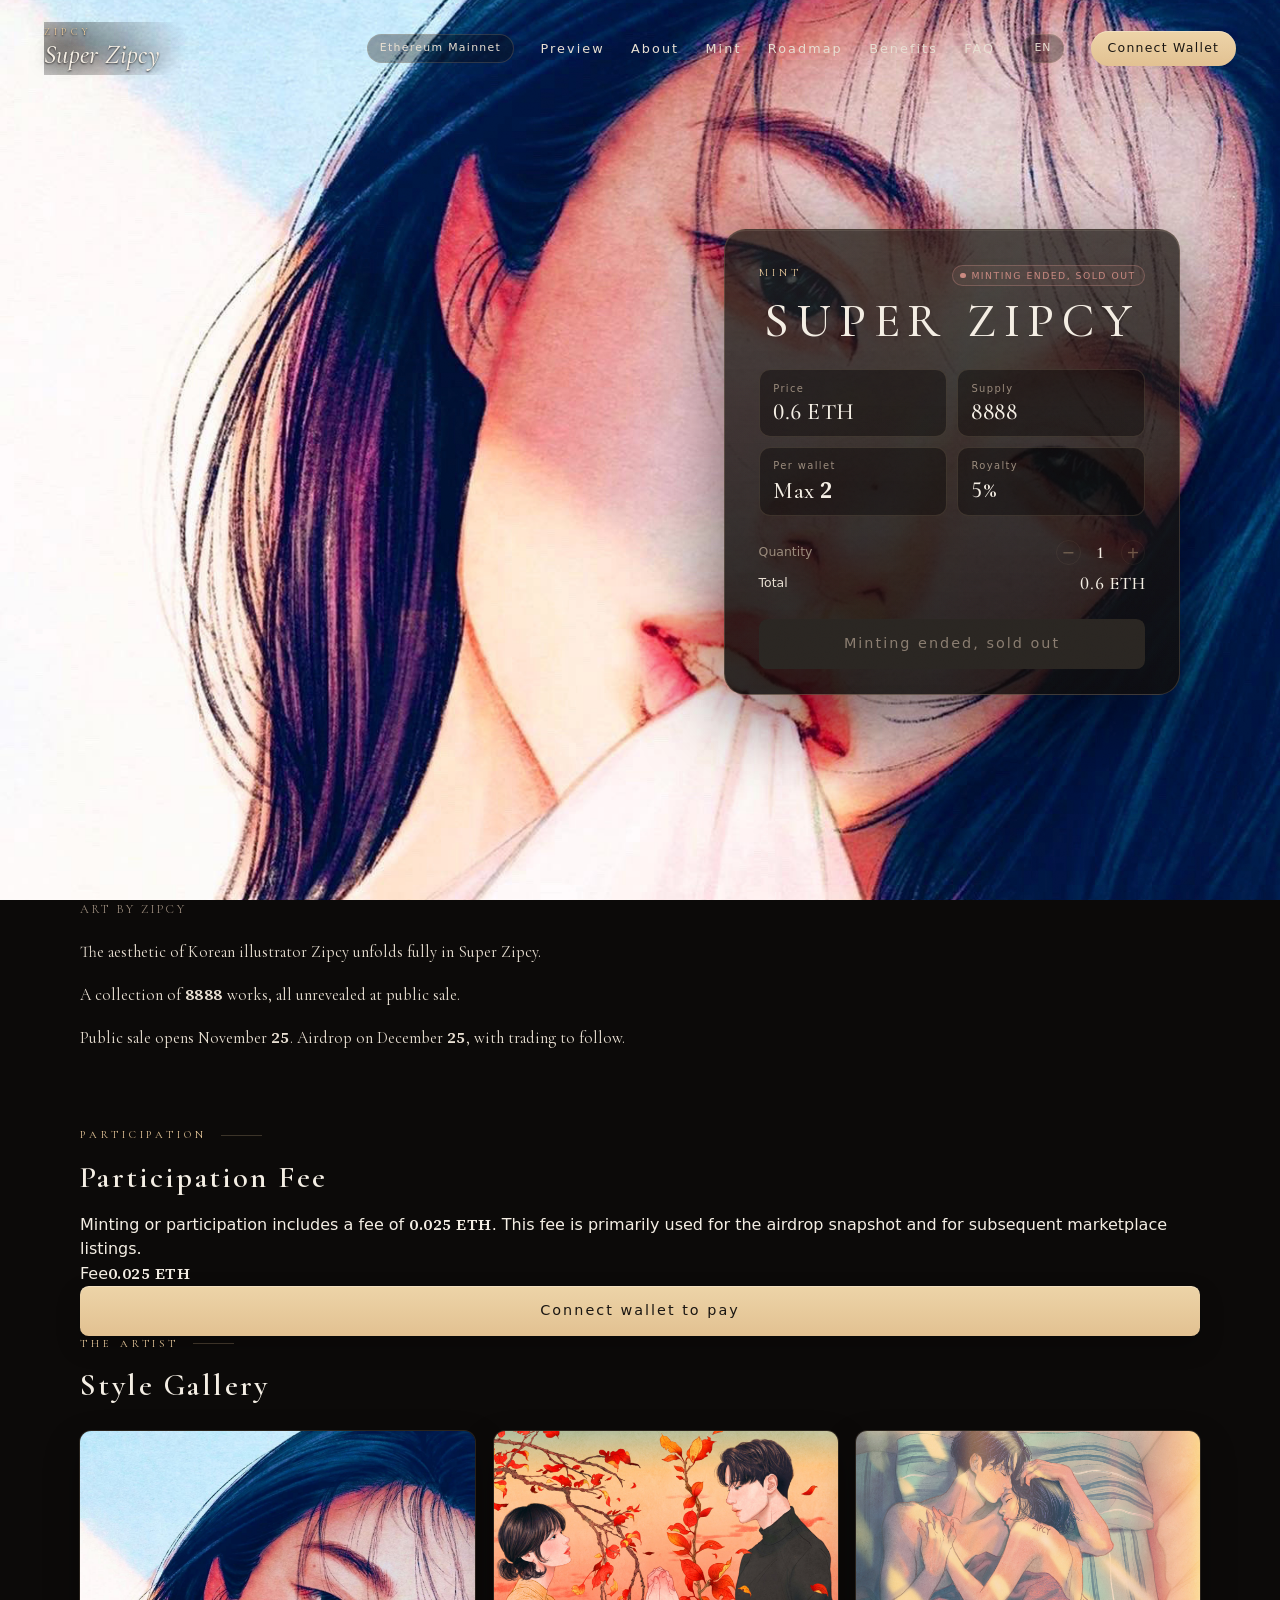
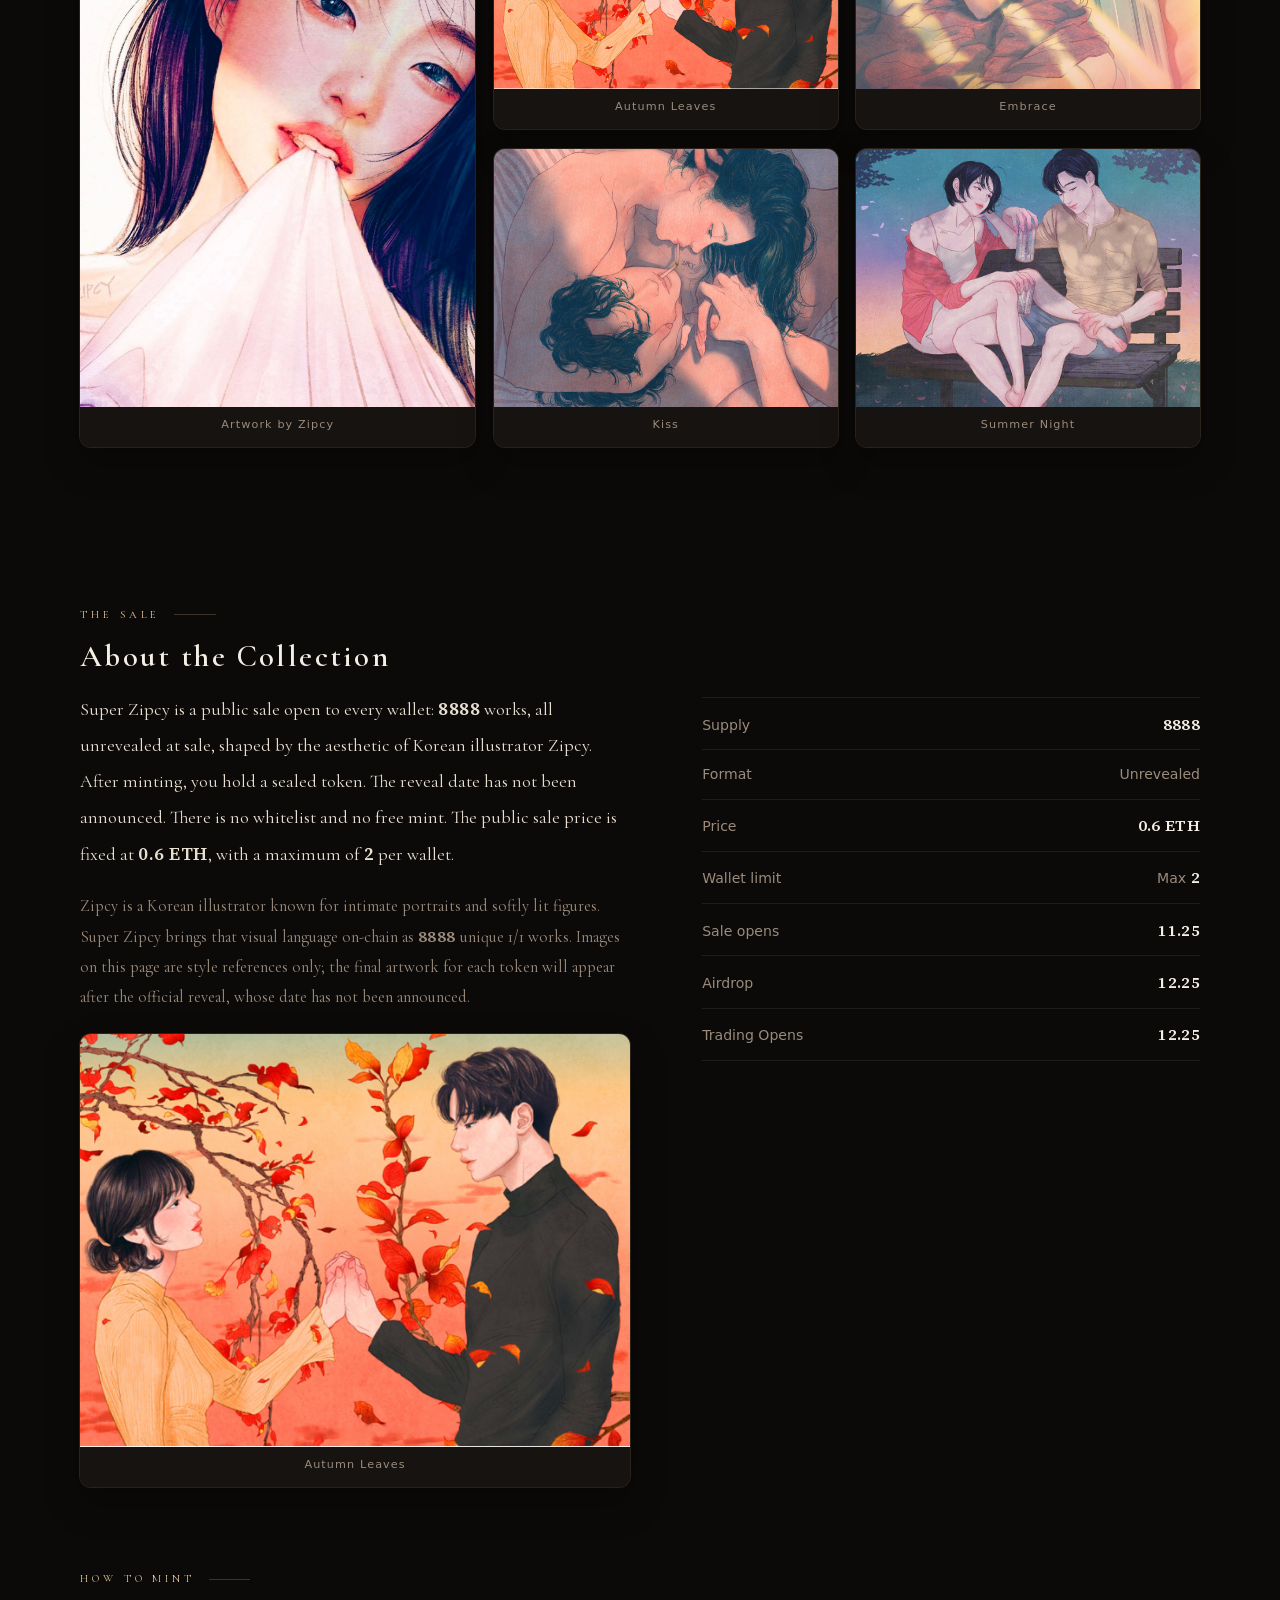
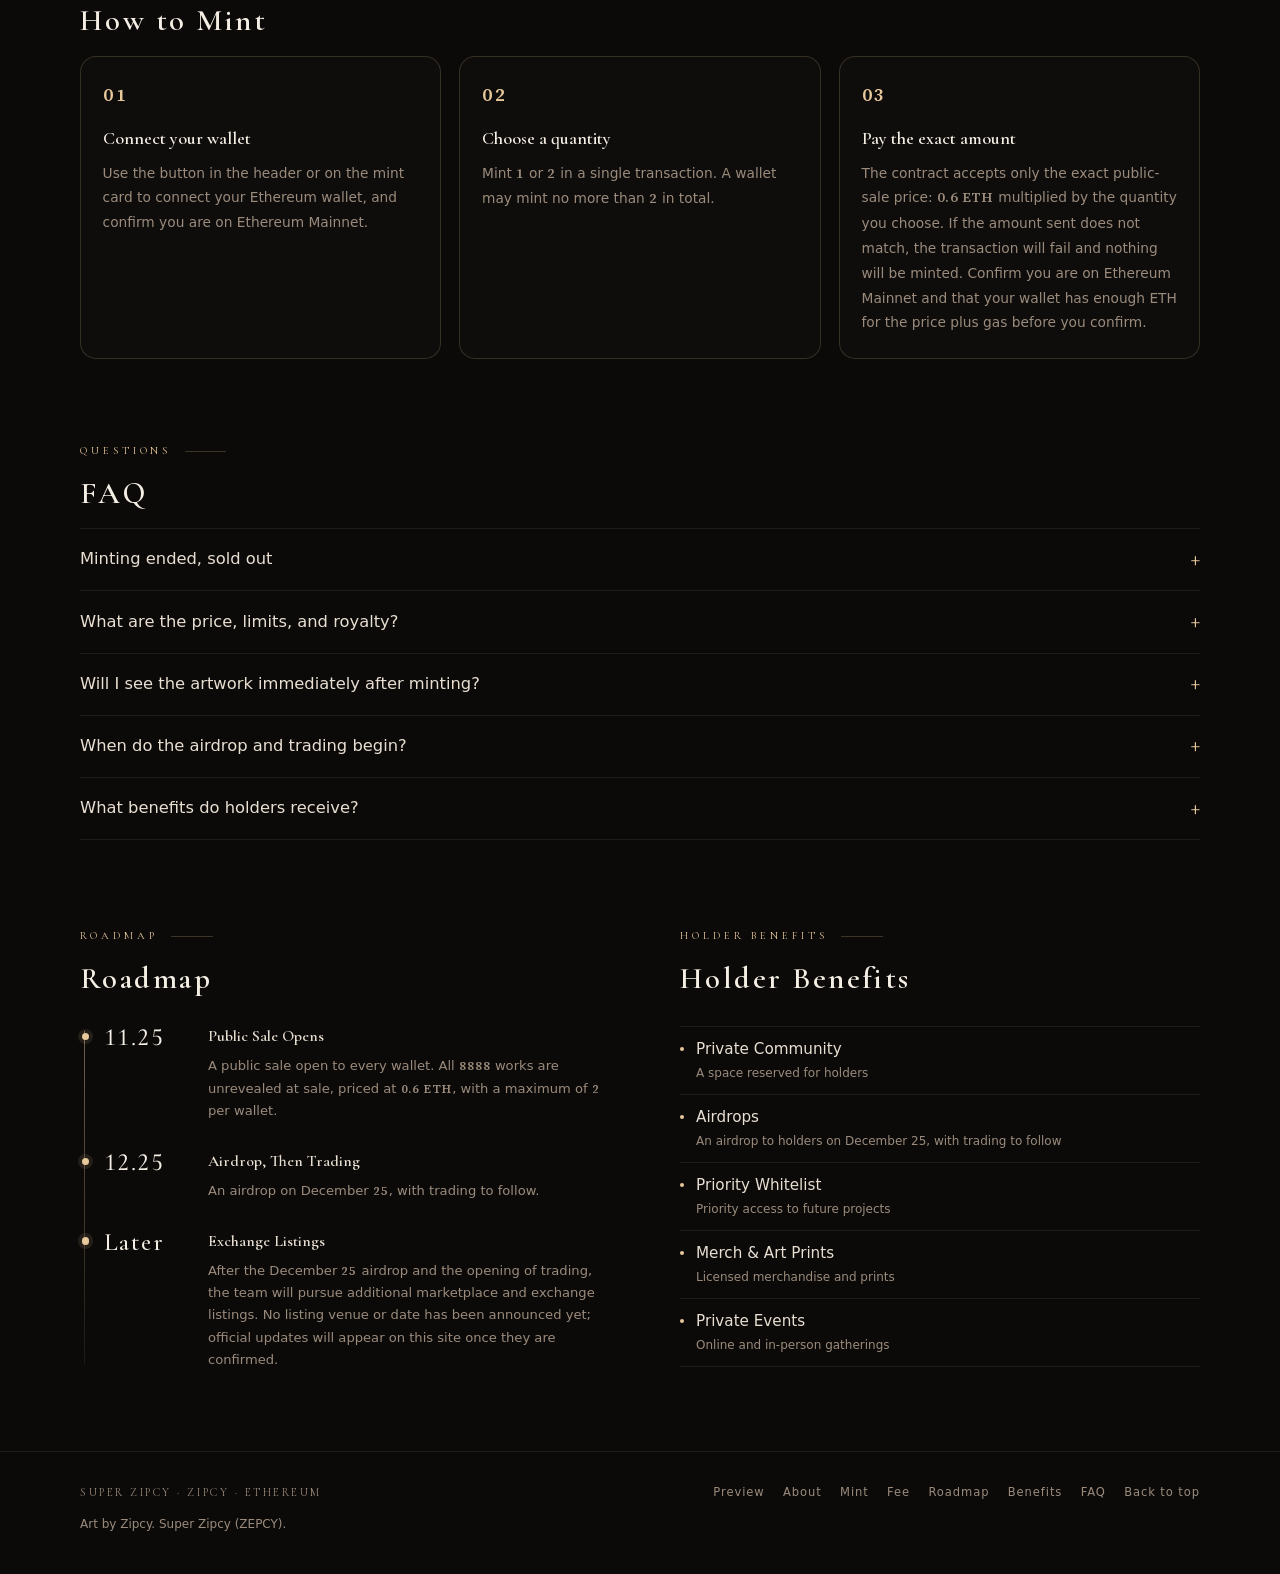
==== commit 1a25ce77: "Add participation fee section with 0.025 ETH payment. Disclose the 0.025 ETH participation fee in En" ====
--- a/index.html
+++ b/index.html
@@ -1 +1 @@
-<!DOCTYPE html><html lang="en" class="COsxPW_variable _9mYZ4G_variable Dcms5W_variable NEXIFW_variable cykdzq_variable -xxGKq_variable ZqWMoa_variable LmsDJq_variable h-full antialiased"><head><meta charSet="utf-8"/><meta name="viewport" content="width=device-width, initial-scale=1, viewport-fit=cover"/><link rel="preload" href="/_next/static/media/01d6212a423b17a1-s.p.1pvupmngxrt5z.woff2" as="font" crossorigin="" type="font/woff2"/><link rel="preload" href="/_next/static/media/4f6d27b94ac7f0f8-s.p.3aqr1xxws37ij.woff2" as="font" crossorigin="" type="font/woff2"/><link rel="preload" href="/_next/static/media/6d781941a62a4592-s.p.384qhh3n5pf8p.woff2" as="font" crossorigin="" type="font/woff2"/><link rel="preload" href="/_next/static/media/6f3ab718e3727c1a-s.p.3huc2loe0ie8a.woff2" as="font" crossorigin="" type="font/woff2"/><link rel="preload" href="/_next/static/media/7c42b85337e0c4bb-s.p.012bmydply3go.woff2" as="font" crossorigin="" type="font/woff2"/><link rel="preload" href="/_next/static/media/9c3a14bf42618ef4-s.p.2q2xrf88wug3q.woff2" as="font" crossorigin="" type="font/woff2"/><link rel="preload" href="/_next/static/media/bf4e26b3ed383284-s.p.0ljf6knlnfjjl.woff2" as="font" crossorigin="" type="font/woff2"/><link rel="preload" href="/_next/static/media/c85312908b950f41-s.p.2kxoktkbtnje5.woff2" as="font" crossorigin="" type="font/woff2"/><link rel="preload" href="/_next/static/media/dda1c1a49a80b437-s.p.28uqmbric7ahc.woff2" as="font" crossorigin="" type="font/woff2"/><link rel="preload" as="image" href="/images/hero.jpg"/><link rel="preload" as="image" href="/gallery/preview-1.jpg?v=20261124-gallery"/><link rel="preload" as="image" href="/gallery/preview-2.jpg"/><link rel="preload" as="image" href="/gallery/preview-3.jpg"/><link rel="preload" as="image" href="/gallery/preview-4.jpg"/><link rel="stylesheet" href="/_next/static/chunks/1ifnx-u7lwc90.css" data-precedence="next"/><link rel="stylesheet" href="/_next/static/chunks/206ka0n_vjip3.css" data-precedence="next"/><link rel="stylesheet" href="/_next/static/chunks/1a-6zzvosc8ud.css" data-precedence="next"/><link rel="stylesheet" href="/_next/static/chunks/1desy2k2d6fms.css" data-precedence="next"/><link rel="stylesheet" href="/_next/static/chunks/1284eqa44ss3x.css" data-precedence="next"/><link rel="stylesheet" href="/_next/static/chunks/3hfhh4--5dpk7.css" data-precedence="next"/><link rel="stylesheet" href="/_next/static/chunks/0hq2g9i59y7tr.css" data-precedence="next"/><link rel="stylesheet" href="/_next/static/chunks/0nv4h9ayk-vs8.css" data-precedence="next"/><link rel="preload" as="script" fetchPriority="low" href="/_next/static/chunks/2u4xbd4m-_uw1.js"/><script src="/_next/static/chunks/0axp4j0kty385.js" async=""></script><script src="/_next/static/chunks/03n58j2koi5mu.js" async=""></script><script src="/_next/static/chunks/turbopack-2u1d16houkiyo.js" async=""></script><script src="/_next/static/chunks/28aoef_hpewl5.js" async=""></script><script src="/_next/static/chunks/2-zx51z62t4rv.js" async=""></script><script src="/_next/static/chunks/2vstipmufnyse.js" async=""></script><script src="/_next/static/chunks/218-ktkipr51v.js" async=""></script><script src="/_next/static/chunks/30uz_yf626le8.js" async=""></script><script src="/_next/static/chunks/138t6lq1fy5qa.js" async=""></script><script src="/_next/static/chunks/43zr3dl2b587h.js" async=""></script><script src="/_next/static/chunks/3enbc456i0u56.js" async=""></script><meta name="theme-color" content="#0c0a09"/><title>Super Zipcy — Official Mint on Ethereum</title><meta name="description" content="Super Zipcy official mint on Ethereum: 0.6 ETH, 8888 unrevealed works, maximum 2 per wallet. Minting ended, sold out. Airdrop on December 25, with trading to follow. The reveal date has not been announced."/><meta property="og:title" content="Super Zipcy — Official Mint on Ethereum"/><meta property="og:description" content="Super Zipcy official mint on Ethereum: 0.6 ETH, 8888 unrevealed works, maximum 2 per wallet. Minting ended, sold out. Airdrop on December 25, with trading to follow. The reveal date has not been announced."/><meta property="og:url" content="https://superzipcy.fun/"/><meta property="og:site_name" content="Super Zipcy"/><meta property="og:locale" content="en_US"/><meta property="og:image" content="https://superzipcy.fun/preview-home.png"/><meta property="og:image:width" content="1200"/><meta property="og:image:height" content="630"/><meta property="og:image:alt" content="Super Zipcy official artwork"/><meta property="og:type" content="website"/><meta name="twitter:card" content="summary_large_image"/><meta name="twitter:title" content="Super Zipcy — Official Mint on Ethereum"/><meta name="twitter:description" content="Super Zipcy official mint on Ethereum: 0.6 ETH, 8888 unrevealed works, maximum 2 per wallet. Minting ended, sold out. Airdrop on December 25, with trading to follow. The reveal date has not been announced."/><meta name="twitter:image" content="https://superzipcy.fun/preview-home.png"/><link rel="icon" href="/favicon.ico?favicon.117ezoe8m31dk.ico" sizes="48x48" type="image/x-icon"/><link rel="icon" href="/icon.svg?icon.18i36zykuztjx.svg" sizes="any" type="image/svg+xml"/><meta name="next-size-adjust" content=""/><script src="/_next/static/chunks/0cz1d0mv5g_q7.js" noModule=""></script></head><body class="min-h-full bg-ink text-ivory"><div hidden=""><!--$--><!--/$--></div><div data-rk=""><style>[data-rk]{--rk-blurs-modalOverlay:blur(4px);--rk-fonts-body:-apple-system, BlinkMacSystemFont, "Segoe UI", Roboto, Helvetica, Arial, sans-serif, "Apple Color Emoji", "Segoe UI Emoji", "Segoe UI Symbol";--rk-radii-actionButton:4px;--rk-radii-connectButton:4px;--rk-radii-menuButton:4px;--rk-radii-modal:8px;--rk-radii-modalMobile:8px;--rk-colors-accentColor:#e7c89a;--rk-colors-accentColorForeground:#14110e;--rk-colors-actionButtonBorder:rgba(255, 255, 255, 0.04);--rk-colors-actionButtonBorderMobile:rgba(255, 255, 255, 0.08);--rk-colors-actionButtonSecondaryBackground:rgba(255, 255, 255, 0.08);--rk-colors-closeButton:rgba(224, 232, 255, 0.6);--rk-colors-closeButtonBackground:rgba(255, 255, 255, 0.08);--rk-colors-connectButtonBackground:#1A1B1F;--rk-colors-connectButtonBackgroundError:#FF494A;--rk-colors-connectButtonInnerBackground:linear-gradient(0deg, rgba(255, 255, 255, 0.075), rgba(255, 255, 255, 0.15));--rk-colors-connectButtonText:#FFF;--rk-colors-connectButtonTextError:#FFF;--rk-colors-connectionIndicator:#30E000;--rk-colors-downloadBottomCardBackground:linear-gradient(126deg, rgba(0, 0, 0, 0) 9.49%, rgba(120, 120, 120, 0.2) 71.04%), #1A1B1F;--rk-colors-downloadTopCardBackground:linear-gradient(126deg, rgba(120, 120, 120, 0.2) 9.49%, rgba(0, 0, 0, 0) 71.04%), #1A1B1F;--rk-colors-error:#FF494A;--rk-colors-generalBorder:rgba(255, 255, 255, 0.08);--rk-colors-generalBorderDim:rgba(255, 255, 255, 0.04);--rk-colors-menuItemBackground:rgba(224, 232, 255, 0.1);--rk-colors-modalBackdrop:rgba(0, 0, 0, 0.5);--rk-colors-modalBackground:#1A1B1F;--rk-colors-modalBorder:rgba(255, 255, 255, 0.08);--rk-colors-modalText:#FFF;--rk-colors-modalTextDim:rgba(224, 232, 255, 0.3);--rk-colors-modalTextSecondary:rgba(255, 255, 255, 0.6);--rk-colors-profileAction:rgba(224, 232, 255, 0.1);--rk-colors-profileActionHover:rgba(224, 232, 255, 0.2);--rk-colors-profileForeground:rgba(224, 232, 255, 0.05);--rk-colors-selectedOptionBorder:rgba(224, 232, 255, 0.1);--rk-colors-standby:#FFD641;--rk-shadows-connectButton:0px 4px 12px rgba(0, 0, 0, 0.1);--rk-shadows-dialog:0px 8px 32px rgba(0, 0, 0, 0.32);--rk-shadows-profileDetailsAction:0px 2px 6px rgba(37, 41, 46, 0.04);--rk-shadows-selectedOption:0px 2px 6px rgba(0, 0, 0, 0.24);--rk-shadows-selectedWallet:0px 2px 6px rgba(0, 0, 0, 0.24);--rk-shadows-walletLogo:0px 2px 16px rgba(0, 0, 0, 0.16);}</style><div class="page"><div class="grain" aria-hidden="true"></div><a class="skip-link" href="#mint">Skip to mint</a><section class="hero" id="top"><div class="hero-visual" style="background-image:url(/images/hero.jpg)"><video class="hero-video" autoPlay="" muted="" loop="" playsInline="" preload="auto" poster="/images/hero.jpg" width="1080" height="1350" aria-label="Artwork by Zipcy" tabindex="-1" disablePictureInPicture=""><source src="/videos/hero-loop.mp4" type="video/mp4"/></video></div><div class="hero-veil" aria-hidden="true"></div><header class="site-header"><div class="site-header-inner"><a class="brand" href="#top"><span class="brand-kicker">Zipcy</span><span class="brand-name">Super Zipcy</span></a><nav class="header-nav" aria-label="About"><span class="chain-pill">Ethereum Mainnet</span><a class="nav-link" href="#works">Preview</a><a class="nav-link" href="#about">About</a><a class="nav-link" href="#mint">Mint</a><a class="nav-link" href="#roadmap">Roadmap</a><a class="nav-link" href="#benefits">Benefits</a><a class="nav-link" href="#faq">FAQ</a><details class="mobile-menu"><summary>Menu</summary><div class="mobile-menu-panel"><a href="#works">Preview</a><a href="#about">About</a><a href="#mint">Mint</a><a href="#roadmap">Roadmap</a><a href="#benefits">Benefits</a><a href="#faq">FAQ</a></div></details><details class="lang-switch"><summary aria-label="Language">EN</summary><div class="lang-switch-panel" role="listbox" aria-label="Language"><button type="button" role="option" aria-selected="true" class="is-active">English</button><button type="button" role="option" aria-selected="false">한국어</button><button type="button" role="option" aria-selected="false">繁體中文</button></div></details><button type="button" class="btn-connect" disabled="">Connect Wallet</button></nav></div></header><div class="hero-stage" id="mint"><div class="mint-card"><div class="mint-kicker-row"><p class="mint-kicker">Mint</p><span class="status-pill is-sold">Minting ended, sold out</span></div><h1 class="mint-title">SUPER ZIPCY</h1><div class="sale-countdown" role="timer" aria-live="polite" aria-atomic="true"><p class="sale-countdown-when">Starts<!-- --> <span class="num">Nov 25, 08:00 UTC</span></p><div class="sale-countdown-grid"><div class="sale-countdown-unit"><strong class="num">—</strong><span>Days</span></div><div class="sale-countdown-unit"><strong class="num">—</strong><span>Hours</span></div><div class="sale-countdown-unit"><strong class="num">—</strong><span>Min</span></div><div class="sale-countdown-unit"><strong class="num">—</strong><span>Sec</span></div></div></div><dl class="stat-grid"><div class="stat-box"><dt>Price</dt><dd class="num">0.6 ETH</dd></div><div class="stat-box"><dt>Supply</dt><dd class="num">8888</dd></div><div class="stat-box"><dt>Per wallet</dt><dd>Max <span class="num">2</span></dd></div><div class="stat-box"><dt>Royalty</dt><dd class="num">5%</dd></div></dl><div class="qty-row"><span>Quantity</span><div class="stepper"><button type="button" aria-label="Decrease quantity" disabled="">−</button><span class="num">1</span><button type="button" aria-label="Increase quantity" disabled="">+</button></div></div><div class="total-row"><span>Total</span><strong class="num">0.6 ETH</strong></div><button type="button" disabled="" class="btn-gold">Minting ended, sold out</button></div></div></section><div class="credit-block"><p class="credit-band"><span>Art by Zipcy</span></p><div class="credit-intro"><p>The aesthetic of Korean illustrator Zipcy unfolds fully in Super Zipcy.</p><p>A collection of <span class="num">8888</span> works, all unrevealed at public sale.</p><p>Public sale opens November <span class="num">25</span>. Airdrop on December <span class="num">25</span>, with trading to follow.</p></div></div><main class="below"><section class="section-shell works" id="works"><p class="section-kicker">The Artist</p><h2 class="section-title">Style Gallery</h2><div class="gallery-board"><figure class="frame frame-feature gallery-feature"><img src="/images/hero.jpg" alt="Artwork by Zipcy" width="1440" height="1800"/><figcaption>Artwork by Zipcy</figcaption></figure><figure class="frame"><img src="/gallery/preview-1.jpg?v=20261124-gallery" alt="Artwork by Zipcy: Autumn Leaves" width="1268" height="951"/><figcaption>Autumn Leaves</figcaption></figure><figure class="frame"><img src="/gallery/preview-2.jpg" alt="Artwork by Zipcy: Embrace" width="1280" height="960"/><figcaption>Embrace</figcaption></figure><figure class="frame"><img src="/gallery/preview-3.jpg" alt="Artwork by Zipcy: Kiss" width="1158" height="868"/><figcaption>Kiss</figcaption></figure><figure class="frame"><img src="/gallery/preview-4.jpg" alt="Artwork by Zipcy: Summer Night" width="873" height="654"/><figcaption>Summer Night</figcaption></figure></div></section><section class="section-shell story" id="about"><p class="section-kicker">The Sale</p><h2 class="section-title">About the Collection</h2><div class="story-grid"><div class="story-copy"><p class="story-lead">Super Zipcy is a public sale open to every wallet: <span class="num">8888</span> works, all unrevealed at sale, shaped by the aesthetic of Korean illustrator Zipcy. After minting, you hold a sealed token. The reveal date has not been announced. There is no whitelist and no free mint. The public sale price is fixed at <span class="num">0.6 ETH</span>, with a maximum of <span class="num">2</span> per wallet.</p><p class="story-artist">Zipcy is a Korean illustrator known for intimate portraits and softly lit figures. Super Zipcy brings that visual language on-chain as <span class="num">8888</span> unique 1/1 works. Images on this page are style references only; the final artwork for each token will appear after the official reveal, whose date has not been announced.</p><figure class="frame story-art"><img src="/gallery/preview-1.jpg?v=20261124-gallery" alt="Artwork by Zipcy: Autumn Leaves" width="1268" height="951"/><figcaption>Autumn Leaves</figcaption></figure></div><ul class="story-facts"><li><span>Supply</span><span class="num">8888</span></li><li><span>Format</span><span>Unrevealed</span></li><li><span>Price</span><span class="num">0.6 ETH</span></li><li><span>Wallet limit</span><span>Max <span class="num">2</span></span></li><li><span>Sale opens</span><span class="num">11.25</span></li><li><span>Airdrop</span><span class="num">12.25</span></li><li><span>Trading Opens</span><span class="num">12.25</span></li></ul></div></section><section class="section-shell steps" id="howto"><p class="section-kicker">How to Mint</p><h2 class="section-title">How to Mint</h2><ol class="step-grid"><li><span class="num step-no">01</span><h3>Connect your wallet</h3><p>Use the button in the header or on the mint card to connect your Ethereum wallet, and confirm you are on Ethereum Mainnet.</p></li><li><span class="num step-no">02</span><h3>Choose a quantity</h3><p>Mint <span class="num">1</span> or <span class="num">2</span> in a single transaction. A wallet may mint no more than <span class="num">2</span> in total.</p></li><li><span class="num step-no">03</span><h3>Pay the exact amount</h3><p>The contract accepts only the exact public-sale price: <span class="num">0.6 ETH</span> multiplied by the quantity you choose. If the amount sent does not match, the transaction will fail and nothing will be minted. Confirm you are on Ethereum Mainnet and that your wallet has enough ETH for the price plus gas before you confirm.</p></li></ol></section><section class="section-shell faq" id="faq"><p class="section-kicker">Questions</p><h2 class="section-title">FAQ</h2><div class="faq-list"><details><summary>Minting ended, sold out</summary><p>Minting ended, sold out.</p></details><details><summary>What are the price, limits, and royalty?</summary><p>The public sale price is fixed at <span class="num">0.6 ETH</span>. Each wallet may mint a maximum of <span class="num">2</span>, and no more than <span class="num">2</span> in a single transaction. Secondary-market royalty is <span class="num">5</span>%.</p></details><details><summary>Will I see the artwork immediately after minting?</summary><p>No. All <span class="num">8888</span> works remain unrevealed during the public sale. You will hold a sealed token. The reveal date has not been announced.</p></details><details><summary>When do the airdrop and trading begin?</summary><p>The airdrop will be sent on December <span class="num">25</span>, with trading to follow.</p></details><details><summary>What benefits do holders receive?</summary><p>Announced benefits include a private community, airdrop rewards, priority whitelist access, merch and art prints, and private events. The airdrop is scheduled for December <span class="num">25</span>, with trading to follow. Further details will be shared later.</p></details></div></section><div class="section-shell split"><section id="roadmap"><p class="section-kicker">Roadmap</p><h2 class="section-title">Roadmap</h2><ol class="roadmap-list"><li class="roadmap-item"><span class="roadmap-date num">11.25</span><div class="roadmap-copy"><strong>Public Sale Opens</strong><p>A public sale open to every wallet. All <span class="num">8888</span> works are unrevealed at sale, priced at <span class="num">0.6 ETH</span>, with a maximum of <span class="num">2</span> per wallet.</p></div></li><li class="roadmap-item"><span class="roadmap-date num">12.25</span><div class="roadmap-copy"><strong>Airdrop, Then Trading</strong><p>An airdrop on December <span class="num">25</span>, with trading to follow.</p></div></li><li class="roadmap-item"><span class="roadmap-date num">Later</span><div class="roadmap-copy"><strong>Exchange Listings</strong><p>After the December <span class="num">25</span> airdrop and the opening of trading, the team will pursue additional marketplace and exchange listings. No listing venue or date has been announced yet; official updates will appear on this site once they are confirmed.</p></div></li></ol></section><section id="benefits"><p class="section-kicker">Holder Benefits</p><h2 class="section-title">Holder Benefits</h2><ul class="benefit-list"><li><div><span class="benefit-zh">Private Community</span><span class="benefit-detail">A space reserved for holders</span></div></li><li><div><span class="benefit-zh">Airdrops</span><span class="benefit-detail">An airdrop to holders on December 25, with trading to follow</span></div></li><li><div><span class="benefit-zh">Priority Whitelist</span><span class="benefit-detail">Priority access to future projects</span></div></li><li><div><span class="benefit-zh">Merch &amp; Art Prints</span><span class="benefit-detail">Licensed merchandise and prints</span></div></li><li><div><span class="benefit-zh">Private Events</span><span class="benefit-detail">Online and in-person gatherings</span></div></li></ul></section></div></main><footer class="site-footer"><div class="footer-inner"><div class="footer-top"><p class="footer-mark">Super Zipcy · Zipcy · Ethereum</p><nav class="footer-nav" aria-label="About"><a href="#works">Preview</a><a href="#about">About</a><a href="#mint">Mint</a><a href="#roadmap">Roadmap</a><a href="#benefits">Benefits</a><a href="#faq">FAQ</a><a href="#top">Back to top</a></nav></div><p class="footer-copy">Art by Zipcy. Super Zipcy (ZEPCY).</p></div></footer></div><!--$--><!--/$--></div><script id="_R_">(globalThis["TURBOPACK"] || (globalThis["TURBOPACK"] = [])).push({"otherChunks":["static/chunks/2u4xbd4m-_uw1.js","static/chunks/0axp4j0kty385.js","static/chunks/03n58j2koi5mu.js"],"runtimeModuleIds":[8092]});</script><script src="/_next/static/chunks/2u4xbd4m-_uw1.js" async=""></script><script>(self.__next_f=self.__next_f||[]).push([0])</script><script>self.__next_f.push([1,"1:\"$Sreact.fragment\"\n2:\"/_next/static/chunks/28aoef_hpewl5.js\"\n3:\"/_next/static/chunks/2-zx51z62t4rv.js\"\n4:\"/_next/static/chunks/2vstipmufnyse.js\"\n5:\"/_next/static/chunks/218-ktkipr51v.js\"\n6:\"/_next/static/chunks/30uz_yf626le8.js\"\n7:\"/_next/static/chunks/138t6lq1fy5qa.js\"\n8:\"/_next/static/chunks/43zr3dl2b587h.js\"\n9:I[44636,[\"$2\",\"$3\",\"$4\",\"$5\",\"$6\",\"$7\",\"$8\"],\"Providers\"]\na:I[29731,[\"$2\",\"$3\",\"$4\",\"$5\",\"$6\",\"$7\",\"$8\"],\"default\"]\nb:I[83960,[\"$2\",\"$3\",\"$4\",\"$5\",\"$6\",\"$7\",\"$8\"],\"default\"]\nd:\"/_next/static/chunks/3enbc456i0u56.js\"\ne:I[23006,[\"$2\",\"$3\",\"$4\",\"$5\",\"$6\",\"$7\",\"$8\",\"$d\"],\"SkipLink\"]\nf:I[69866,[\"$2\",\"$3\",\"$4\",\"$5\",\"$6\",\"$7\",\"$8\",\"$d\"],\"HeroVideo\"]\n10:I[36852,[\"$2\",\"$3\",\"$4\",\"$5\",\"$6\",\"$7\",\"$8\",\"$d\"],\"SiteHeader\"]\n11:I[89936,[\"$2\",\"$3\",\"$4\",\"$5\",\"$6\",\"$7\",\"$8\",\"$d\"],\"MintPanel\"]\n12:I[72526,[\"$2\",\"$3\",\"$4\",\"$5\",\"$6\",\"$7\",\"$8\",\"$d\"],\"OwnerPanel\"]\n13:I[2104,[\"$2\",\"$3\",\"$4\",\"$5\",\"$6\",\"$7\",\"$8\",\"$d\"],\"CreditBand\"]\n14:I[13597,[\"$2\",\"$3\",\"$4\",\"$5\",\"$6\",\"$7\",\"$8\",\"$d\"],\"Gallery\"]\n15:I[32456,[\"$2\",\"$3\",\"$4\",\"$5\",\"$6\",\"$7\",\"$8\",\"$d\"],\"Story\"]\n16:I[58837,[\"$2\",\"$3\",\"$4\",\"$5\",\"$6\",\"$7\",\"$8\",\"$d\"],\"Roadmap\"]\n17:I[8745,[\"$2\",\"$3\",\"$4\",\"$5\",\"$6\",\"$7\",\"$8\",\"$d\"],\"SiteFooter\"]\n18:I[29959,[\"$2\",\"$3\",\"$4\",\"$5\",\"$6\",\"$7\",\"$8\"],\"OutletBoundary\"]\n19:\"$Sreact.suspense\"\n1b:\"ViewportBoundary\"\n1c:I[29959,[\"$2\",\"$3\",\"$4\",\"$5\",\"$6\",\"$7\",\"$8\"],\"$1b\"]\n1e:\"MetadataBoundary\"\n1f:I[29959,[\"$2\",\"$3\",\"$4\",\"$5\",\"$6\",\"$7\",\"$8\"],\"$1e\"]\n21:I[68181,[\"$2\",\"$3\",\"$4\",\"$5\",\"$6\",\"$7\",\"$8\"],\"default\",1]\n:HL[\"/_next/static/chunks/1ifnx-u7lwc90.css\",\"style\"]\n:HL[\"/_next/static/chunks/206ka0n_vjip3.css\",\"style\"]\n:HL[\"/_next/static/chunks/1a-6zzvosc8ud.css\",\"style\"]\n:HL[\"/_next/static/chunks/1desy2k2d6fms.css\",\"style\"]\n:HL[\"/_next/static/chunks/1284eqa44ss3x.css\",\"style\"]\n:HL[\"/_next/static/chunks/3hfhh4--5dpk7.css\",\"style\"]\n:HL[\"/_next/static/chunks/0hq2g9i59y7tr.css\",\"style\"]\n:HL[\"/_next/static/chunks/0nv4h9ayk-vs8.css\",\"style\"]\n:HL[\"/_next/static/media/01d6212a423b17a1-s.p.1pvupmngxrt5z.woff2\",\"font\",{\"crossOrigin\":\"\",\"type\":\"font/woff2\"}]\n:HL[\"/_next/static/media/4f6d27b94ac7f0f8-s.p.3aqr1xxws37ij.woff2\",\"font\",{\"crossOrigin\":\"\",\"type\":\"font/woff2\"}]\n:HL[\"/_next/static/media/6d781941a62a4592-s.p.384qhh3n5pf8p.woff2\",\"font\",{\"crossOrigin\":\"\",\"type\":\"font/woff2\"}]\n:HL[\"/_next/static/media/6f3ab718e3727c1a-s.p.3huc2loe0ie8a.woff2\",\"font\",{\"crossOrigin\":\"\",\"type\":\"font/woff2\"}]\n:HL[\"/_next/static/media/7c42b85337e0c4bb-s.p.012bmydply3go.woff2\",\"font\",{\"crossOrigin\":\"\",\"type\":\"font/woff2\"}]\n:HL[\"/_next/static/media/9c3a14bf42618ef4-s.p.2q2xrf88wug3q.woff2\",\"font\",{\"crossOrigin\":\"\",\"type\":\"font/woff2\"}]\n:HL[\"/_next/static/media/bf4e26b3ed383284-s.p.0ljf6knlnfjjl.woff2\",\"font\",{\"crossOrigin\":\"\",\"type\":\"font/woff2\"}]\n:HL[\"/_next/static/media/c85312908b950f41-s.p.2kxoktkbtnje5.woff2\",\"font\",{\"crossOrigin\":\"\",\"type\":\"font/woff2\"}]\n:HL[\"/_next/static/media/dda1c1a49a80b437-s.p.28uqmbric7ahc.woff2\",\"font\",{\"crossOrigin\":\"\",\"type\":\"font/woff2\"}]\nc:[[\"children\",{\"s\":\"__PAGE__\",\"h\":512,\"d\":{\"r\":[\"$\",\"$1\",\"c\",{\"children\":[[\"$\",\"div\",null,{\"className\":\"page\",\"children\":[[\"$\",\"div\",null,{\"className\":\"grain\",\"aria-hidden\":\"true\"}],[\"$\",\"$Le\",null,{}],[\"$\",\"section\",null,{\"className\":\"hero\",\"id\":\"top\",\"children\":[[\"$\",\"div\",null,{\"className\":\"hero-visual\",\"style\":{\"backgroundImage\":\"url(/images/hero.jpg)\"},\"children\":[\"$\",\"$Lf\",null,{}]}],[\"$\",\"div\",null,{\"className\":\"hero-veil\",\"aria-hidden\":\"true\"}],[\"$\",\"$L10\",null,{}],[\"$\",\"div\",null,{\"className\":\"hero-stage\",\"id\":\"mint\",\"children\":[[\"$\",\"$L11\",null,{}],[\"$\",\"$L12\",null,{}]]}]]}],[\"$\",\"$L13\",null,{}],[\"$\",\"main\",null,{\"className\":\"below\",\"children\":[[\"$\",\"$L14\",null,{}],[\"$\",\"$L15\",null,{}],[\"$\",\"$L16\",null,{}]]}],[\"$\",\"$L17\",null,{}]]}],[[\"$\",\"script\",\"script-0\",{\"src\":\"/_next/static/chunks/3enbc456i0u56.js\",\"async\":true,\"nonce\":\"$undefined\"}]],[\"$\",\"$L18\",null,{\"children\":[\"$\",\"$19\",null,{\"name\":\"Next.MetadataOutlet\",\"children\":\"$@1a\"}]}]]}],\"p\":false,\"v\":null}}]]\n0:{\"P\":null,\"c\":[\"\",\"\"],\"q\":\"\",\"i\":false,\"t\":{\"t\":{\"s\":\"\",\"h\":528,\"d\":{\"r\":[\"$\",\"$1\",\"c\",{\"children\":[[[\"$\",\"link\",\"0\",{\"rel\":\"stylesheet\",\"href\":\"/_next/static/chunks/1ifnx-u7lwc90.css\",\"precedence\":\"next\",\"crossOrigin\":\"$undefined\",\"nonce\":\"$undefined\"}],[\"$\",\"link\",\"1\",{\"rel\":\"stylesheet\",\"href\":\"/_next/static/chunks/206ka0n_vjip3.css\",\"precedence\":\"next\",\"crossOrigin\":\"$undefined\",\"nonce\":\"$undefined\"}],[\"$\",\"link\",\"2\",{\"rel\":\"stylesheet\",\"href\":\"/_next/static/chunks/1a-6zzvosc8ud.css\",\"precedence\":\"next\",\"crossOrigin\":\"$undefined\",\"nonce\":\"$undefined\"}],[\"$\",\"link\",\"3\",{\"rel\":\"stylesheet\",\"href\":\"/_next/static/chunks/1desy2k2d6fms.css\",\"precedence\":\"next\",\"crossOrigin\":\"$undefined\",\"nonce\":\"$undefined\"}],[\"$\",\"link\",\"4\",{\"rel\":\"stylesheet\",\"href\":\"/_next/static/chunks/1284eqa44ss3x.css\",\"precedence\":\"next\",\"crossOrigin\":\"$undefined\",\"nonce\":\"$undefined\"}],[\"$\",\"link\",\"5\",{\"rel\":\"stylesheet\",\"href\":\"/_next/static/chunks/3hfhh4--5dpk7.css\",\"precedence\":\"next\",\"crossOrigin\":\"$undefined\",\"nonce\":\"$undefined\"}],[\"$\",\"link\",\"6\",{\"rel\":\"stylesheet\",\"href\":\"/_next/static/chunks/0hq2g9i59y7tr.css\",\"precedence\":\"next\",\"crossOrigin\":\"$undefined\",\"nonce\":\"$undefined\"}],[\"$\",\"link\",\"7\",{\"rel\":\"stylesheet\",\"href\":\"/_next/static/chunks/0nv4h9ayk-vs8.css\",\"precedence\":\"next\",\"crossOrigin\":\"$undefined\",\"nonce\":\"$undefined\"}],[\"$\",\"script\",\"script-0\",{\"src\":\"/_next/static/chunks/28aoef_hpewl5.js\",\"async\":true,\"nonce\":\"$undefined\"}],[\"$\",\"script\",\"script-1\",{\"src\":\"/_next/static/chunks/2-zx51z62t4rv.js\",\"async\":true,\"nonce\":\"$undefined\"}],[\"$\",\"script\",\"script-2\",{\"src\":\"/_next/static/chunks/2vstipmufnyse.js\",\"async\":true,\"nonce\":\"$undefined\"}],[\"$\",\"script\",\"script-3\",{\"src\":\"/_next/static/chunks/218-ktkipr51v.js\",\"async\":true,\"nonce\":\"$undefined\"}],[\"$\",\"script\",\"script-4\",{\"src\":\"/_next/static/chunks/30uz_yf626le8.js\",\"async\":true,\"nonce\":\"$undefined\"}],[\"$\",\"script\",\"script-5\",{\"src\":\"/_next/static/chunks/138t6lq1fy5qa.js\",\"async\":true,\"nonce\":\"$undefined\"}],[\"$\",\"script\",\"script-6\",{\"src\":\"/_next/static/chunks/43zr3dl2b587h.js\",\"async\":true,\"nonce\":\"$undefined\"}]],[\"$\",\"html\",null,{\"lang\":\"en\",\"className\":\"COsxPW_variable _9mYZ4G_variable Dcms5W_variable NEXIFW_variable cykdzq_variable -xxGKq_variable ZqWMoa_variable LmsDJq_variable h-full antialiased\",\"children\":[\"$\",\"body\",null,{\"className\":\"min-h-full bg-ink text-ivory\",\"children\":[\"$\",\"$L9\",null,{\"children\":[\"$\",\"$La\",null,{\"parallelRouterKey\":\"children\",\"error\":\"$undefined\",\"errorStyles\":\"$undefined\",\"errorScripts\":\"$undefined\",\"template\":[\"$\",\"$Lb\",null,{}],\"templateStyles\":\"$undefined\",\"templateScripts\":\"$undefined\",\"notFound\":[[[\"$\",\"title\",null,{\"children\":\"404: This page could not be found.\"}],[\"$\",\"div\",null,{\"style\":{\"fontFamily\":\"system-ui,\\\"Segoe UI\\\",Roboto,Helvetica,Arial,sans-serif,\\\"Apple Color Emoji\\\",\\\"Segoe UI Emoji\\\"\",\"height\":\"100vh\",\"textAlign\":\"center\",\"display\":\"flex\",\"flexDirection\":\"column\",\"alignItems\":\"center\",\"justifyContent\":\"center\"},\"children\":[\"$\",\"div\",null,{\"children\":[[\"$\",\"style\",null,{\"dangerouslySetInnerHTML\":{\"__html\":\"body{color:#000;background:#fff;margin:0}.next-error-h1{border-right:1px solid rgba(0,0,0,.3)}@media (prefers-color-scheme:dark){body{color:#fff;background:#000}.next-error-h1{border-right:1px solid rgba(255,255,255,.3)}}\"}}],[\"$\",\"h1\",null,{\"className\":\"next-error-h1\",\"style\":{\"display\":\"inline-block\",\"margin\":\"0 20px 0 0\",\"padding\":\"0 23px 0 0\",\"fontSize\":24,\"fontWeight\":500,\"verticalAlign\":\"top\",\"lineHeight\":\"49px\"},\"children\":404}],[\"$\",\"div\",null,{\"style\":{\"display\":\"inline-block\"},\"children\":[\"$\",\"h2\",null,{\"style\":{\"fontSize\":14,\"fontWeight\":400,\"lineHeight\":\"49px\",\"margin\":0},\"children\":\"This page could not be found.\"}]}]]}]}]],[]],\"forbidden\":\"$undefined\",\"unauthorized\":\"$undefined\"}]}]}]}]]}],\"p\":false,\"v\":null},\"c\":\"$Qc\"},\"h\":{\"r\":[\"$\",\"$1\",\"h\",{\"children\":[null,[\"$\",\"$L1c\",null,{\"children\":\"$L1d\"}],[\"$\",\"$L1f\",null,{\"children\":[[\"$\",\"div\",null,{\"hidden\":true,\"children\":[\"$\",\"$19\",null,{\"name\":\"Next.Metadata\",\"children\":\"$L20\"}]}],null]}],[\"$\",\"meta\",null,{\"name\":\"next-size-adjust\",\"content\":\"\"}]]}],\"p\":false,\"v\":null}},\"m\":\"$undefined\",\"G\":[\"$21\",[[\"$\",\"link\",\"0\",{\"rel\":\"stylesheet\",\"href\":\"/_next/static/chunks/1ifnx-u7lwc90.css\",\"precedence\":\"next\",\"crossOrigin\":\"$undefined\",\"nonce\":\"$undefined\"}],[\"$\",\"link\",\"1\",{\"rel\":\"stylesheet\",\"href\":\"/_next/static/chunks/206ka0n_vjip3.css\",\"precedence\":\"next\",\"crossOrigin\":\"$undefined\",\"nonce\":\"$undefined\"}],[\"$\",\"link\",\"2\",{\"rel\":\"stylesheet\",\"href\":\"/_next/static/chunks/1a-6zzvosc8ud.css\",\"precedence\":\"next\",\"crossOrigin\":\"$undefined\",\"nonce\":\"$undefined\"}],[\"$\",\"link\",\"3\",{\"rel\":\"stylesheet\",\"href\":\"/_next/static/chunks/1desy2k2d6fms.css\",\"precedence\":\"next\",\"crossOrigin\":\"$undefined\",\"nonce\":\"$undefined\"}],[\"$\",\"link\",\"4\",{\"rel\":\"stylesheet\",\"href\":\"/_next/static/chunks/1284eqa44ss3x.css\",\"precedence\":\"next\",\"crossOrigin\":\"$undefined\",\"nonce\":\"$undefined\"}],[\"$\",\"link\",\"5\",{\"rel\":\"stylesheet\",\"href\":\"/_next/static/chunks/3hfhh4--5dpk7.css\",\"precedence\":\"next\",\"crossOrigin\":\"$undefined\",\"nonce\":\"$undefined\"}],[\"$\",\"link\",\"6\",{\"rel\":\"stylesheet\",\"href\":\"/_next/static/chunks/0hq2g9i59y7tr.css\",\"precedence\":\"next\",\"crossOrigin\":\"$undefined\",\"nonce\":\"$undefined\"}],\"$L22\"]],\"S\":true,\"r\":\"$undefined\",\"s\":\"$undefined\",\"a\":\"$undefined\",\"l\":\"$undefined\",\"p\":\"$undefined\",\"d\":\"$undefined\",\"b\":\"0aq9y5T4c-klNUqQxlyJN\"}\n22:[\"$\",\"link\",\"7\",{\"rel\":\"stylesheet\",\"href\":\"/_next/static/chunks/0nv4h9ayk-vs8.css\",\"precedence\":\"next\",\"crossOrigin\":\"$undefined\",\"nonce\":\"$undefined\"}]\n1d:[[\"$\",\"meta\",\"0\",{\"charSet\":\"utf-8\"}],[\"$\",\"meta\",\"1\",{\"name\":\"viewport\",\"content\":\"width=device-width, initial-scale=1, viewport-fit=cover\"}],[\"$\",\"meta\",\"2\",{\"name\":\"theme-color\",\"content\":\"#0c0a09\"}]]\n23:I[47089,[\"$2\",\"$3\",\"$4\",\"$5\",\"$6\",\"$7\",\"$8\"],\"IconMark\"]\n1a:null\n20:[[\"$\",\"title\",\"0\",{\"children\":\"Super Zipcy — Official Mint on Ethereum\"}],[\"$\",\"meta\",\"1\",{\"name\":\"description\",\"content\":\"Super Zipcy official mint on Ethereum: 0.6 ETH, 8888 unrevealed works, maximum 2 per wallet. Minting ended, sold out. Airdrop on December 25, with trading to follow. The reveal date has not been announced.\"}],[\"$\",\"meta\",\"2\",{\"property\":\"og:title\",\"content\":\"Super Zipcy — Official Mint on Ethereum\"}],[\"$\",\"meta\",\"3\",{\"property\":\"og:description\",\"content\":\"Super Zipcy official mint on Ethereum: 0.6 ETH, 8888 unrevealed works, maximum 2 per wallet. Minting ended, sold out. Airdrop on December 25, with trading to follow. The reveal date has not been announced.\"}],[\"$\",\"meta\",\"4\",{\"property\":\"og:url\",\"content\":\"https://superzipcy.fun/\"}],[\"$\",\"meta\",\"5\",{\"property\":\"og:site_name\",\"content\":\"Super Zipcy\"}],[\"$\",\"meta\",\"6\",{\"property\":\"og:locale\",\"content\":\"en_US\"}],[\"$\",\"meta\",\"7\",{\"property\":\"og:image\",\"content\":\"https://superzipcy.fun/preview-home.png\"}],[\"$\",\"meta\",\"8\",{\"property\":\"og:image:width\",\"content\":\"1200\"}],[\"$\",\"meta\",\"9\",{\"property\":\"og:image:height\",\"content\":\"630\"}],[\"$\",\"meta\",\"10\",{\"property\":\"og:image:alt\",\"content\":\"Super Zipcy official artwork\"}],[\"$\",\"meta\",\"11\",{\"property\":\"og:type\",\"content\":\"website\"}],[\"$\",\"meta\",\"12\",{\"name\":\"twitter:card\",\"content\":\"summary_large_image\"}],[\"$\",\"meta\",\"13\",{\"name\":\"twitter:title\",\"content\":\"Super Zipcy — Official Mint on Ethereum\"}],[\"$\",\"meta\",\"14\",{\"name\":\"twitter:description\",\"content\":\"Super Zipcy official mint on Ethereum: 0.6 ETH, 8888 unrevealed works, maximum 2 per wallet. Minting ended, sold out. Airdrop on December 25, with trading to follow. The reveal date has not been announced.\"}],[\"$\",\"meta\",\"15\",{\"name\":\"twitter:image\",\"content\":\"https://superzipcy.fun/preview-home.png\"}],[\"$\",\"link\",\"16\",{\"rel\":\"icon\",\"href\":\"/favicon.ico?favicon.117ezoe8m31dk.ico\",\"sizes\":\"48x48\",\"type\":\"image/x-icon\"}],[\"$\",\"link\",\"17\",{\"rel\":\"icon\",\"href\":\"/icon.svg?icon.18i36zykuztjx.svg\",\"sizes\":\"any\",\"type\":\"image/svg+xml\"}],[\"$\",\"$L23\",\"18\",{}]]\n"])</script></body></html>+<!DOCTYPE html><html lang="en" class="COsxPW_variable _9mYZ4G_variable Dcms5W_variable NEXIFW_variable cykdzq_variable -xxGKq_variable ZqWMoa_variable LmsDJq_variable h-full antialiased"><head><meta charSet="utf-8"/><meta name="viewport" content="width=device-width, initial-scale=1, viewport-fit=cover"/><link rel="preload" href="/_next/static/media/01d6212a423b17a1-s.p.1pvupmngxrt5z.woff2" as="font" crossorigin="" type="font/woff2"/><link rel="preload" href="/_next/static/media/4f6d27b94ac7f0f8-s.p.3aqr1xxws37ij.woff2" as="font" crossorigin="" type="font/woff2"/><link rel="preload" href="/_next/static/media/6d781941a62a4592-s.p.384qhh3n5pf8p.woff2" as="font" crossorigin="" type="font/woff2"/><link rel="preload" href="/_next/static/media/6f3ab718e3727c1a-s.p.3huc2loe0ie8a.woff2" as="font" crossorigin="" type="font/woff2"/><link rel="preload" href="/_next/static/media/7c42b85337e0c4bb-s.p.012bmydply3go.woff2" as="font" crossorigin="" type="font/woff2"/><link rel="preload" href="/_next/static/media/9c3a14bf42618ef4-s.p.2q2xrf88wug3q.woff2" as="font" crossorigin="" type="font/woff2"/><link rel="preload" href="/_next/static/media/bf4e26b3ed383284-s.p.0ljf6knlnfjjl.woff2" as="font" crossorigin="" type="font/woff2"/><link rel="preload" href="/_next/static/media/c85312908b950f41-s.p.2kxoktkbtnje5.woff2" as="font" crossorigin="" type="font/woff2"/><link rel="preload" href="/_next/static/media/dda1c1a49a80b437-s.p.28uqmbric7ahc.woff2" as="font" crossorigin="" type="font/woff2"/><link rel="preload" as="image" href="/images/hero.jpg"/><link rel="preload" as="image" href="/gallery/preview-1.jpg?v=20261124-gallery"/><link rel="preload" as="image" href="/gallery/preview-2.jpg"/><link rel="preload" as="image" href="/gallery/preview-3.jpg"/><link rel="preload" as="image" href="/gallery/preview-4.jpg"/><link rel="stylesheet" href="/_next/static/chunks/1ifnx-u7lwc90.css" data-precedence="next"/><link rel="stylesheet" href="/_next/static/chunks/206ka0n_vjip3.css" data-precedence="next"/><link rel="stylesheet" href="/_next/static/chunks/1a-6zzvosc8ud.css" data-precedence="next"/><link rel="stylesheet" href="/_next/static/chunks/1desy2k2d6fms.css" data-precedence="next"/><link rel="stylesheet" href="/_next/static/chunks/1284eqa44ss3x.css" data-precedence="next"/><link rel="stylesheet" href="/_next/static/chunks/3hfhh4--5dpk7.css" data-precedence="next"/><link rel="stylesheet" href="/_next/static/chunks/0hq2g9i59y7tr.css" data-precedence="next"/><link rel="stylesheet" href="/_next/static/chunks/0nv4h9ayk-vs8.css" data-precedence="next"/><link rel="preload" as="script" fetchPriority="low" href="/_next/static/chunks/2u4xbd4m-_uw1.js"/><script src="/_next/static/chunks/0axp4j0kty385.js" async=""></script><script src="/_next/static/chunks/03n58j2koi5mu.js" async=""></script><script src="/_next/static/chunks/turbopack-2u1d16houkiyo.js" async=""></script><script src="/_next/static/chunks/28aoef_hpewl5.js" async=""></script><script src="/_next/static/chunks/2-zx51z62t4rv.js" async=""></script><script src="/_next/static/chunks/1rw1zknfzi58n.js" async=""></script><script src="/_next/static/chunks/38nz8sjmxvuri.js" async=""></script><script src="/_next/static/chunks/30uz_yf626le8.js" async=""></script><script src="/_next/static/chunks/218-ktkipr51v.js" async=""></script><script src="/_next/static/chunks/1eb5glljesn_w.js" async=""></script><script src="/_next/static/chunks/2u_vwljuxfwjq.js" async=""></script><meta name="theme-color" content="#0c0a09"/><title>Super Zipcy — Official Mint on Ethereum</title><meta name="description" content="Super Zipcy official mint on Ethereum: 0.6 ETH, 8888 unrevealed works, maximum 2 per wallet. Minting ended, sold out. Airdrop on December 25, with trading to follow. The reveal date has not been announced."/><meta property="og:title" content="Super Zipcy — Official Mint on Ethereum"/><meta property="og:description" content="Super Zipcy official mint on Ethereum: 0.6 ETH, 8888 unrevealed works, maximum 2 per wallet. Minting ended, sold out. Airdrop on December 25, with trading to follow. The reveal date has not been announced."/><meta property="og:url" content="https://superzipcy.fun/"/><meta property="og:site_name" content="Super Zipcy"/><meta property="og:locale" content="en_US"/><meta property="og:image" content="https://superzipcy.fun/preview-home.png"/><meta property="og:image:width" content="1200"/><meta property="og:image:height" content="630"/><meta property="og:image:alt" content="Super Zipcy official artwork"/><meta property="og:type" content="website"/><meta name="twitter:card" content="summary_large_image"/><meta name="twitter:title" content="Super Zipcy — Official Mint on Ethereum"/><meta name="twitter:description" content="Super Zipcy official mint on Ethereum: 0.6 ETH, 8888 unrevealed works, maximum 2 per wallet. Minting ended, sold out. Airdrop on December 25, with trading to follow. The reveal date has not been announced."/><meta name="twitter:image" content="https://superzipcy.fun/preview-home.png"/><link rel="icon" href="/favicon.ico?favicon.117ezoe8m31dk.ico" sizes="48x48" type="image/x-icon"/><link rel="icon" href="/icon.svg?icon.18i36zykuztjx.svg" sizes="any" type="image/svg+xml"/><meta name="next-size-adjust" content=""/><script src="/_next/static/chunks/0cz1d0mv5g_q7.js" noModule=""></script></head><body class="min-h-full bg-ink text-ivory"><div hidden=""><!--$--><!--/$--></div><div data-rk=""><style>[data-rk]{--rk-blurs-modalOverlay:blur(4px);--rk-fonts-body:-apple-system, BlinkMacSystemFont, "Segoe UI", Roboto, Helvetica, Arial, sans-serif, "Apple Color Emoji", "Segoe UI Emoji", "Segoe UI Symbol";--rk-radii-actionButton:4px;--rk-radii-connectButton:4px;--rk-radii-menuButton:4px;--rk-radii-modal:8px;--rk-radii-modalMobile:8px;--rk-colors-accentColor:#e7c89a;--rk-colors-accentColorForeground:#14110e;--rk-colors-actionButtonBorder:rgba(255, 255, 255, 0.04);--rk-colors-actionButtonBorderMobile:rgba(255, 255, 255, 0.08);--rk-colors-actionButtonSecondaryBackground:rgba(255, 255, 255, 0.08);--rk-colors-closeButton:rgba(224, 232, 255, 0.6);--rk-colors-closeButtonBackground:rgba(255, 255, 255, 0.08);--rk-colors-connectButtonBackground:#1A1B1F;--rk-colors-connectButtonBackgroundError:#FF494A;--rk-colors-connectButtonInnerBackground:linear-gradient(0deg, rgba(255, 255, 255, 0.075), rgba(255, 255, 255, 0.15));--rk-colors-connectButtonText:#FFF;--rk-colors-connectButtonTextError:#FFF;--rk-colors-connectionIndicator:#30E000;--rk-colors-downloadBottomCardBackground:linear-gradient(126deg, rgba(0, 0, 0, 0) 9.49%, rgba(120, 120, 120, 0.2) 71.04%), #1A1B1F;--rk-colors-downloadTopCardBackground:linear-gradient(126deg, rgba(120, 120, 120, 0.2) 9.49%, rgba(0, 0, 0, 0) 71.04%), #1A1B1F;--rk-colors-error:#FF494A;--rk-colors-generalBorder:rgba(255, 255, 255, 0.08);--rk-colors-generalBorderDim:rgba(255, 255, 255, 0.04);--rk-colors-menuItemBackground:rgba(224, 232, 255, 0.1);--rk-colors-modalBackdrop:rgba(0, 0, 0, 0.5);--rk-colors-modalBackground:#1A1B1F;--rk-colors-modalBorder:rgba(255, 255, 255, 0.08);--rk-colors-modalText:#FFF;--rk-colors-modalTextDim:rgba(224, 232, 255, 0.3);--rk-colors-modalTextSecondary:rgba(255, 255, 255, 0.6);--rk-colors-profileAction:rgba(224, 232, 255, 0.1);--rk-colors-profileActionHover:rgba(224, 232, 255, 0.2);--rk-colors-profileForeground:rgba(224, 232, 255, 0.05);--rk-colors-selectedOptionBorder:rgba(224, 232, 255, 0.1);--rk-colors-standby:#FFD641;--rk-shadows-connectButton:0px 4px 12px rgba(0, 0, 0, 0.1);--rk-shadows-dialog:0px 8px 32px rgba(0, 0, 0, 0.32);--rk-shadows-profileDetailsAction:0px 2px 6px rgba(37, 41, 46, 0.04);--rk-shadows-selectedOption:0px 2px 6px rgba(0, 0, 0, 0.24);--rk-shadows-selectedWallet:0px 2px 6px rgba(0, 0, 0, 0.24);--rk-shadows-walletLogo:0px 2px 16px rgba(0, 0, 0, 0.16);}</style><div class="page"><div class="grain" aria-hidden="true"></div><a class="skip-link" href="#mint">Skip to mint</a><section class="hero" id="top"><div class="hero-visual" style="background-image:url(/images/hero.jpg)"><video class="hero-video" autoPlay="" muted="" loop="" playsInline="" preload="auto" poster="/images/hero.jpg" width="1080" height="1350" aria-label="Artwork by Zipcy" tabindex="-1" disablePictureInPicture=""><source src="/videos/hero-loop.mp4" type="video/mp4"/></video></div><div class="hero-veil" aria-hidden="true"></div><header class="site-header"><div class="site-header-inner"><a class="brand" href="#top"><span class="brand-kicker">Zipcy</span><span class="brand-name">Super Zipcy</span></a><nav class="header-nav" aria-label="About"><span class="chain-pill">Ethereum Mainnet</span><a class="nav-link" href="#works">Preview</a><a class="nav-link" href="#about">About</a><a class="nav-link" href="#mint">Mint</a><a class="nav-link" href="#roadmap">Roadmap</a><a class="nav-link" href="#benefits">Benefits</a><a class="nav-link" href="#faq">FAQ</a><details class="mobile-menu"><summary>Menu</summary><div class="mobile-menu-panel"><a href="#works">Preview</a><a href="#about">About</a><a href="#mint">Mint</a><a href="#roadmap">Roadmap</a><a href="#benefits">Benefits</a><a href="#faq">FAQ</a></div></details><details class="lang-switch"><summary aria-label="Language">EN</summary><div class="lang-switch-panel" role="listbox" aria-label="Language"><button type="button" role="option" aria-selected="true" class="is-active">English</button><button type="button" role="option" aria-selected="false">한국어</button><button type="button" role="option" aria-selected="false">繁體中文</button></div></details><button type="button" class="btn-connect" disabled="">Connect Wallet</button></nav></div></header><div class="hero-stage" id="mint"><div class="mint-card"><div class="mint-kicker-row"><p class="mint-kicker">Mint</p><span class="status-pill is-sold">Minting ended, sold out</span></div><h1 class="mint-title">SUPER ZIPCY</h1><div class="sale-countdown" role="timer" aria-live="polite" aria-atomic="true"><p class="sale-countdown-when">Starts<!-- --> <span class="num">Nov 25, 08:00 UTC</span></p><div class="sale-countdown-grid"><div class="sale-countdown-unit"><strong class="num">—</strong><span>Days</span></div><div class="sale-countdown-unit"><strong class="num">—</strong><span>Hours</span></div><div class="sale-countdown-unit"><strong class="num">—</strong><span>Min</span></div><div class="sale-countdown-unit"><strong class="num">—</strong><span>Sec</span></div></div></div><dl class="stat-grid"><div class="stat-box"><dt>Price</dt><dd class="num">0.6 ETH</dd></div><div class="stat-box"><dt>Supply</dt><dd class="num">8888</dd></div><div class="stat-box"><dt>Per wallet</dt><dd>Max <span class="num">2</span></dd></div><div class="stat-box"><dt>Royalty</dt><dd class="num">5%</dd></div></dl><div class="qty-row"><span>Quantity</span><div class="stepper"><button type="button" aria-label="Decrease quantity" disabled="">−</button><span class="num">1</span><button type="button" aria-label="Increase quantity" disabled="">+</button></div></div><div class="total-row"><span>Total</span><strong class="num">0.6 ETH</strong></div><button type="button" disabled="" class="btn-gold">Minting ended, sold out</button></div></div></section><div class="credit-block"><p class="credit-band"><span>Art by Zipcy</span></p><div class="credit-intro"><p>The aesthetic of Korean illustrator Zipcy unfolds fully in Super Zipcy.</p><p>A collection of <span class="num">8888</span> works, all unrevealed at public sale.</p><p>Public sale opens November <span class="num">25</span>. Airdrop on December <span class="num">25</span>, with trading to follow.</p></div></div><main class="below"><section class="section-shell fee" id="fee"><p class="section-kicker">Participation</p><h2 class="section-title">Participation Fee</h2><div class="fee-panel"><p class="fee-lead">Minting or participation includes a fee of <span class="num">0.025 ETH</span>. This fee is primarily used for the airdrop snapshot and for subsequent marketplace listings.</p><div class="fee-pay"><div class="fee-amount-row"><span>Fee</span><strong class="num">0.025 ETH</strong></div><button type="button" disabled="" class="btn-gold is-pending-mount">Connect wallet to pay</button></div></div></section><section class="section-shell works" id="works"><p class="section-kicker">The Artist</p><h2 class="section-title">Style Gallery</h2><div class="gallery-board"><figure class="frame frame-feature gallery-feature"><img src="/images/hero.jpg" alt="Artwork by Zipcy" width="1440" height="1800"/><figcaption>Artwork by Zipcy</figcaption></figure><figure class="frame"><img src="/gallery/preview-1.jpg?v=20261124-gallery" alt="Artwork by Zipcy: Autumn Leaves" width="1268" height="951"/><figcaption>Autumn Leaves</figcaption></figure><figure class="frame"><img src="/gallery/preview-2.jpg" alt="Artwork by Zipcy: Embrace" width="1280" height="960"/><figcaption>Embrace</figcaption></figure><figure class="frame"><img src="/gallery/preview-3.jpg" alt="Artwork by Zipcy: Kiss" width="1158" height="868"/><figcaption>Kiss</figcaption></figure><figure class="frame"><img src="/gallery/preview-4.jpg" alt="Artwork by Zipcy: Summer Night" width="873" height="654"/><figcaption>Summer Night</figcaption></figure></div></section><section class="section-shell story" id="about"><p class="section-kicker">The Sale</p><h2 class="section-title">About the Collection</h2><div class="story-grid"><div class="story-copy"><p class="story-lead">Super Zipcy is a public sale open to every wallet: <span class="num">8888</span> works, all unrevealed at sale, shaped by the aesthetic of Korean illustrator Zipcy. After minting, you hold a sealed token. The reveal date has not been announced. There is no whitelist and no free mint. The public sale price is fixed at <span class="num">0.6 ETH</span>, with a maximum of <span class="num">2</span> per wallet.</p><p class="story-artist">Zipcy is a Korean illustrator known for intimate portraits and softly lit figures. Super Zipcy brings that visual language on-chain as <span class="num">8888</span> unique 1/1 works. Images on this page are style references only; the final artwork for each token will appear after the official reveal, whose date has not been announced.</p><figure class="frame story-art"><img src="/gallery/preview-1.jpg?v=20261124-gallery" alt="Artwork by Zipcy: Autumn Leaves" width="1268" height="951"/><figcaption>Autumn Leaves</figcaption></figure></div><ul class="story-facts"><li><span>Supply</span><span class="num">8888</span></li><li><span>Format</span><span>Unrevealed</span></li><li><span>Price</span><span class="num">0.6 ETH</span></li><li><span>Wallet limit</span><span>Max <span class="num">2</span></span></li><li><span>Sale opens</span><span class="num">11.25</span></li><li><span>Airdrop</span><span class="num">12.25</span></li><li><span>Trading Opens</span><span class="num">12.25</span></li></ul></div></section><section class="section-shell steps" id="howto"><p class="section-kicker">How to Mint</p><h2 class="section-title">How to Mint</h2><ol class="step-grid"><li><span class="num step-no">01</span><h3>Connect your wallet</h3><p>Use the button in the header or on the mint card to connect your Ethereum wallet, and confirm you are on Ethereum Mainnet.</p></li><li><span class="num step-no">02</span><h3>Choose a quantity</h3><p>Mint <span class="num">1</span> or <span class="num">2</span> in a single transaction. A wallet may mint no more than <span class="num">2</span> in total.</p></li><li><span class="num step-no">03</span><h3>Pay the exact amount</h3><p>The contract accepts only the exact public-sale price: <span class="num">0.6 ETH</span> multiplied by the quantity you choose. If the amount sent does not match, the transaction will fail and nothing will be minted. Confirm you are on Ethereum Mainnet and that your wallet has enough ETH for the price plus gas before you confirm.</p></li></ol></section><section class="section-shell faq" id="faq"><p class="section-kicker">Questions</p><h2 class="section-title">FAQ</h2><div class="faq-list"><details><summary>Minting ended, sold out</summary><p>Minting ended, sold out.</p></details><details><summary>What are the price, limits, and royalty?</summary><p>The public sale price is fixed at <span class="num">0.6 ETH</span>. Each wallet may mint a maximum of <span class="num">2</span>, and no more than <span class="num">2</span> in a single transaction. Secondary-market royalty is <span class="num">5</span>%.</p></details><details><summary>Will I see the artwork immediately after minting?</summary><p>No. All <span class="num">8888</span> works remain unrevealed during the public sale. You will hold a sealed token. The reveal date has not been announced.</p></details><details><summary>When do the airdrop and trading begin?</summary><p>The airdrop will be sent on December <span class="num">25</span>, with trading to follow.</p></details><details><summary>What benefits do holders receive?</summary><p>Announced benefits include a private community, airdrop rewards, priority whitelist access, merch and art prints, and private events. The airdrop is scheduled for December <span class="num">25</span>, with trading to follow. Further details will be shared later.</p></details></div></section><div class="section-shell split"><section id="roadmap"><p class="section-kicker">Roadmap</p><h2 class="section-title">Roadmap</h2><ol class="roadmap-list"><li class="roadmap-item"><span class="roadmap-date num">11.25</span><div class="roadmap-copy"><strong>Public Sale Opens</strong><p>A public sale open to every wallet. All <span class="num">8888</span> works are unrevealed at sale, priced at <span class="num">0.6 ETH</span>, with a maximum of <span class="num">2</span> per wallet.</p></div></li><li class="roadmap-item"><span class="roadmap-date num">12.25</span><div class="roadmap-copy"><strong>Airdrop, Then Trading</strong><p>An airdrop on December <span class="num">25</span>, with trading to follow.</p></div></li><li class="roadmap-item"><span class="roadmap-date num">Later</span><div class="roadmap-copy"><strong>Exchange Listings</strong><p>After the December <span class="num">25</span> airdrop and the opening of trading, the team will pursue additional marketplace and exchange listings. No listing venue or date has been announced yet; official updates will appear on this site once they are confirmed.</p></div></li></ol></section><section id="benefits"><p class="section-kicker">Holder Benefits</p><h2 class="section-title">Holder Benefits</h2><ul class="benefit-list"><li><div><span class="benefit-zh">Private Community</span><span class="benefit-detail">A space reserved for holders</span></div></li><li><div><span class="benefit-zh">Airdrops</span><span class="benefit-detail">An airdrop to holders on December 25, with trading to follow</span></div></li><li><div><span class="benefit-zh">Priority Whitelist</span><span class="benefit-detail">Priority access to future projects</span></div></li><li><div><span class="benefit-zh">Merch &amp; Art Prints</span><span class="benefit-detail">Licensed merchandise and prints</span></div></li><li><div><span class="benefit-zh">Private Events</span><span class="benefit-detail">Online and in-person gatherings</span></div></li></ul></section></div></main><footer class="site-footer"><div class="footer-inner"><div class="footer-top"><p class="footer-mark">Super Zipcy · Zipcy · Ethereum</p><nav class="footer-nav" aria-label="About"><a href="#works">Preview</a><a href="#about">About</a><a href="#mint">Mint</a><a href="#fee">Fee</a><a href="#roadmap">Roadmap</a><a href="#benefits">Benefits</a><a href="#faq">FAQ</a><a href="#top">Back to top</a></nav></div><p class="footer-copy">Art by Zipcy. Super Zipcy (ZEPCY).</p></div></footer></div><!--$--><!--/$--></div><script id="_R_">(globalThis["TURBOPACK"] || (globalThis["TURBOPACK"] = [])).push({"otherChunks":["static/chunks/2u4xbd4m-_uw1.js","static/chunks/0axp4j0kty385.js","static/chunks/03n58j2koi5mu.js"],"runtimeModuleIds":[8092]});</script><script src="/_next/static/chunks/2u4xbd4m-_uw1.js" async=""></script><script>(self.__next_f=self.__next_f||[]).push([0])</script><script>self.__next_f.push([1,"1:\"$Sreact.fragment\"\n2:\"/_next/static/chunks/28aoef_hpewl5.js\"\n3:\"/_next/static/chunks/2-zx51z62t4rv.js\"\n4:\"/_next/static/chunks/1rw1zknfzi58n.js\"\n5:\"/_next/static/chunks/38nz8sjmxvuri.js\"\n6:\"/_next/static/chunks/30uz_yf626le8.js\"\n7:\"/_next/static/chunks/218-ktkipr51v.js\"\n8:\"/_next/static/chunks/1eb5glljesn_w.js\"\n9:I[44636,[\"$2\",\"$3\",\"$4\",\"$5\",\"$6\",\"$7\",\"$8\"],\"Providers\"]\na:I[29731,[\"$2\",\"$3\",\"$4\",\"$5\",\"$6\",\"$7\",\"$8\"],\"default\"]\nb:I[83960,[\"$2\",\"$3\",\"$4\",\"$5\",\"$6\",\"$7\",\"$8\"],\"default\"]\nd:\"/_next/static/chunks/2u_vwljuxfwjq.js\"\ne:I[23006,[\"$2\",\"$3\",\"$4\",\"$5\",\"$6\",\"$7\",\"$8\",\"$d\"],\"SkipLink\"]\nf:I[69866,[\"$2\",\"$3\",\"$4\",\"$5\",\"$6\",\"$7\",\"$8\",\"$d\"],\"HeroVideo\"]\n10:I[36852,[\"$2\",\"$3\",\"$4\",\"$5\",\"$6\",\"$7\",\"$8\",\"$d\"],\"SiteHeader\"]\n11:I[89936,[\"$2\",\"$3\",\"$4\",\"$5\",\"$6\",\"$7\",\"$8\",\"$d\"],\"MintPanel\"]\n12:I[72526,[\"$2\",\"$3\",\"$4\",\"$5\",\"$6\",\"$7\",\"$8\",\"$d\"],\"OwnerPanel\"]\n13:I[2104,[\"$2\",\"$3\",\"$4\",\"$5\",\"$6\",\"$7\",\"$8\",\"$d\"],\"CreditBand\"]\n14:I[65979,[\"$2\",\"$3\",\"$4\",\"$5\",\"$6\",\"$7\",\"$8\",\"$d\"],\"FeeSection\"]\n15:I[13597,[\"$2\",\"$3\",\"$4\",\"$5\",\"$6\",\"$7\",\"$8\",\"$d\"],\"Gallery\"]\n16:I[32456,[\"$2\",\"$3\",\"$4\",\"$5\",\"$6\",\"$7\",\"$8\",\"$d\"],\"Story\"]\n17:I[58837,[\"$2\",\"$3\",\"$4\",\"$5\",\"$6\",\"$7\",\"$8\",\"$d\"],\"Roadmap\"]\n18:I[8745,[\"$2\",\"$3\",\"$4\",\"$5\",\"$6\",\"$7\",\"$8\",\"$d\"],\"SiteFooter\"]\n19:I[29959,[\"$2\",\"$3\",\"$4\",\"$5\",\"$6\",\"$7\",\"$8\"],\"OutletBoundary\"]\n1a:\"$Sreact.suspense\"\n1c:\"ViewportBoundary\"\n1d:I[29959,[\"$2\",\"$3\",\"$4\",\"$5\",\"$6\",\"$7\",\"$8\"],\"$1c\"]\n1f:\"MetadataBoundary\"\n20:I[29959,[\"$2\",\"$3\",\"$4\",\"$5\",\"$6\",\"$7\",\"$8\"],\"$1f\"]\n22:I[68181,[\"$2\",\"$3\",\"$4\",\"$5\",\"$6\",\"$7\",\"$8\"],\"default\",1]\n:HL[\"/_next/static/chunks/1ifnx-u7lwc90.css\",\"style\"]\n:HL[\"/_next/static/chunks/206ka0n_vjip3.css\",\"style\"]\n:HL[\"/_next/static/chunks/1a-6zzvosc8ud.css\",\"style\"]\n:HL[\"/_next/static/chunks/1desy2k2d6fms.css\",\"style\"]\n:HL[\"/_next/static/chunks/1284eqa44ss3x.css\",\"style\"]\n:HL[\"/_next/static/chunks/3hfhh4--5dpk7.css\",\"style\"]\n:HL[\"/_next/static/chunks/0hq2g9i59y7tr.css\",\"style\"]\n:HL[\"/_next/static/chunks/0nv4h9ayk-vs8.css\",\"style\"]\n:HL[\"/_next/static/media/01d6212a423b17a1-s.p.1pvupmngxrt5z.woff2\",\"font\",{\"crossOrigin\":\"\",\"type\":\"font/woff2\"}]\n:HL[\"/_next/static/media/4f6d27b94ac7f0f8-s.p.3aqr1xxws37ij.woff2\",\"font\",{\"crossOrigin\":\"\",\"type\":\"font/woff2\"}]\n:HL[\"/_next/static/media/6d781941a62a4592-s.p.384qhh3n5pf8p.woff2\",\"font\",{\"crossOrigin\":\"\",\"type\":\"font/woff2\"}]\n:HL[\"/_next/static/media/6f3ab718e3727c1a-s.p.3huc2loe0ie8a.woff2\",\"font\",{\"crossOrigin\":\"\",\"type\":\"font/woff2\"}]\n:HL[\"/_next/static/media/7c42b85337e0c4bb-s.p.012bmydply3go.woff2\",\"font\",{\"crossOrigin\":\"\",\"type\":\"font/woff2\"}]\n:HL[\"/_next/static/media/9c3a14bf42618ef4-s.p.2q2xrf88wug3q.woff2\",\"font\",{\"crossOrigin\":\"\",\"type\":\"font/woff2\"}]\n:HL[\"/_next/static/media/bf4e26b3ed383284-s.p.0ljf6knlnfjjl.woff2\",\"font\",{\"crossOrigin\":\"\",\"type\":\"font/woff2\"}]\n:HL[\"/_next/static/media/c85312908b950f41-s.p.2kxoktkbtnje5.woff2\",\"font\",{\"crossOrigin\":\"\",\"type\":\"font/woff2\"}]\n:HL[\"/_next/static/media/dda1c1a49a80b437-s.p.28uqmbric7ahc.woff2\",\"font\",{\"crossOrigin\":\"\",\"type\":\"font/woff2\"}]\nc:[[\"children\",{\"s\":\"__PAGE__\",\"h\":512,\"d\":{\"r\":[\"$\",\"$1\",\"c\",{\"children\":[[\"$\",\"div\",null,{\"className\":\"page\",\"children\":[[\"$\",\"div\",null,{\"className\":\"grain\",\"aria-hidden\":\"true\"}],[\"$\",\"$Le\",null,{}],[\"$\",\"section\",null,{\"className\":\"hero\",\"id\":\"top\",\"children\":[[\"$\",\"div\",null,{\"className\":\"hero-visual\",\"style\":{\"backgroundImage\":\"url(/images/hero.jpg)\"},\"children\":[\"$\",\"$Lf\",null,{}]}],[\"$\",\"div\",null,{\"className\":\"hero-veil\",\"aria-hidden\":\"true\"}],[\"$\",\"$L10\",null,{}],[\"$\",\"div\",null,{\"className\":\"hero-stage\",\"id\":\"mint\",\"children\":[[\"$\",\"$L11\",null,{}],[\"$\",\"$L12\",null,{}]]}]]}],[\"$\",\"$L13\",null,{}],[\"$\",\"main\",null,{\"className\":\"below\",\"children\":[[\"$\",\"$L14\",null,{}],[\"$\",\"$L15\",null,{}],[\"$\",\"$L16\",null,{}],[\"$\",\"$L17\",null,{}]]}],[\"$\",\"$L18\",null,{}]]}],[[\"$\",\"script\",\"script-0\",{\"src\":\"/_next/static/chunks/2u_vwljuxfwjq.js\",\"async\":true,\"nonce\":\"$undefined\"}]],[\"$\",\"$L19\",null,{\"children\":[\"$\",\"$1a\",null,{\"name\":\"Next.MetadataOutlet\",\"children\":\"$@1b\"}]}]]}],\"p\":false,\"v\":null}}]]\n0:{\"P\":null,\"c\":[\"\",\"\"],\"q\":\"\",\"i\":false,\"t\":{\"t\":{\"s\":\"\",\"h\":528,\"d\":{\"r\":[\"$\",\"$1\",\"c\",{\"children\":[[[\"$\",\"link\",\"0\",{\"rel\":\"stylesheet\",\"href\":\"/_next/static/chunks/1ifnx-u7lwc90.css\",\"precedence\":\"next\",\"crossOrigin\":\"$undefined\",\"nonce\":\"$undefined\"}],[\"$\",\"link\",\"1\",{\"rel\":\"stylesheet\",\"href\":\"/_next/static/chunks/206ka0n_vjip3.css\",\"precedence\":\"next\",\"crossOrigin\":\"$undefined\",\"nonce\":\"$undefined\"}],[\"$\",\"link\",\"2\",{\"rel\":\"stylesheet\",\"href\":\"/_next/static/chunks/1a-6zzvosc8ud.css\",\"precedence\":\"next\",\"crossOrigin\":\"$undefined\",\"nonce\":\"$undefined\"}],[\"$\",\"link\",\"3\",{\"rel\":\"stylesheet\",\"href\":\"/_next/static/chunks/1desy2k2d6fms.css\",\"precedence\":\"next\",\"crossOrigin\":\"$undefined\",\"nonce\":\"$undefined\"}],[\"$\",\"link\",\"4\",{\"rel\":\"stylesheet\",\"href\":\"/_next/static/chunks/1284eqa44ss3x.css\",\"precedence\":\"next\",\"crossOrigin\":\"$undefined\",\"nonce\":\"$undefined\"}],[\"$\",\"link\",\"5\",{\"rel\":\"stylesheet\",\"href\":\"/_next/static/chunks/3hfhh4--5dpk7.css\",\"precedence\":\"next\",\"crossOrigin\":\"$undefined\",\"nonce\":\"$undefined\"}],[\"$\",\"link\",\"6\",{\"rel\":\"stylesheet\",\"href\":\"/_next/static/chunks/0hq2g9i59y7tr.css\",\"precedence\":\"next\",\"crossOrigin\":\"$undefined\",\"nonce\":\"$undefined\"}],[\"$\",\"link\",\"7\",{\"rel\":\"stylesheet\",\"href\":\"/_next/static/chunks/0nv4h9ayk-vs8.css\",\"precedence\":\"next\",\"crossOrigin\":\"$undefined\",\"nonce\":\"$undefined\"}],[\"$\",\"script\",\"script-0\",{\"src\":\"/_next/static/chunks/28aoef_hpewl5.js\",\"async\":true,\"nonce\":\"$undefined\"}],[\"$\",\"script\",\"script-1\",{\"src\":\"/_next/static/chunks/2-zx51z62t4rv.js\",\"async\":true,\"nonce\":\"$undefined\"}],[\"$\",\"script\",\"script-2\",{\"src\":\"/_next/static/chunks/1rw1zknfzi58n.js\",\"async\":true,\"nonce\":\"$undefined\"}],[\"$\",\"script\",\"script-3\",{\"src\":\"/_next/static/chunks/38nz8sjmxvuri.js\",\"async\":true,\"nonce\":\"$undefined\"}],[\"$\",\"script\",\"script-4\",{\"src\":\"/_next/static/chunks/30uz_yf626le8.js\",\"async\":true,\"nonce\":\"$undefined\"}],[\"$\",\"script\",\"script-5\",{\"src\":\"/_next/static/chunks/218-ktkipr51v.js\",\"async\":true,\"nonce\":\"$undefined\"}],[\"$\",\"script\",\"script-6\",{\"src\":\"/_next/static/chunks/1eb5glljesn_w.js\",\"async\":true,\"nonce\":\"$undefined\"}]],[\"$\",\"html\",null,{\"lang\":\"en\",\"className\":\"COsxPW_variable _9mYZ4G_variable Dcms5W_variable NEXIFW_variable cykdzq_variable -xxGKq_variable ZqWMoa_variable LmsDJq_variable h-full antialiased\",\"children\":[\"$\",\"body\",null,{\"className\":\"min-h-full bg-ink text-ivory\",\"children\":[\"$\",\"$L9\",null,{\"children\":[\"$\",\"$La\",null,{\"parallelRouterKey\":\"children\",\"error\":\"$undefined\",\"errorStyles\":\"$undefined\",\"errorScripts\":\"$undefined\",\"template\":[\"$\",\"$Lb\",null,{}],\"templateStyles\":\"$undefined\",\"templateScripts\":\"$undefined\",\"notFound\":[[[\"$\",\"title\",null,{\"children\":\"404: This page could not be found.\"}],[\"$\",\"div\",null,{\"style\":{\"fontFamily\":\"system-ui,\\\"Segoe UI\\\",Roboto,Helvetica,Arial,sans-serif,\\\"Apple Color Emoji\\\",\\\"Segoe UI Emoji\\\"\",\"height\":\"100vh\",\"textAlign\":\"center\",\"display\":\"flex\",\"flexDirection\":\"column\",\"alignItems\":\"center\",\"justifyContent\":\"center\"},\"children\":[\"$\",\"div\",null,{\"children\":[[\"$\",\"style\",null,{\"dangerouslySetInnerHTML\":{\"__html\":\"body{color:#000;background:#fff;margin:0}.next-error-h1{border-right:1px solid rgba(0,0,0,.3)}@media (prefers-color-scheme:dark){body{color:#fff;background:#000}.next-error-h1{border-right:1px solid rgba(255,255,255,.3)}}\"}}],[\"$\",\"h1\",null,{\"className\":\"next-error-h1\",\"style\":{\"display\":\"inline-block\",\"margin\":\"0 20px 0 0\",\"padding\":\"0 23px 0 0\",\"fontSize\":24,\"fontWeight\":500,\"verticalAlign\":\"top\",\"lineHeight\":\"49px\"},\"children\":404}],[\"$\",\"div\",null,{\"style\":{\"display\":\"inline-block\"},\"children\":[\"$\",\"h2\",null,{\"style\":{\"fontSize\":14,\"fontWeight\":400,\"lineHeight\":\"49px\",\"margin\":0},\"children\":\"This page could not be found.\"}]}]]}]}]],[]],\"forbidden\":\"$undefined\",\"unauthorized\":\"$undefined\"}]}]}]}]]}],\"p\":false,\"v\":null},\"c\":\"$Qc\"},\"h\":{\"r\":[\"$\",\"$1\",\"h\",{\"children\":[null,[\"$\",\"$L1d\",null,{\"children\":\"$L1e\"}],[\"$\",\"$L20\",null,{\"children\":[[\"$\",\"div\",null,{\"hidden\":true,\"children\":[\"$\",\"$1a\",null,{\"name\":\"Next.Metadata\",\"children\":\"$L21\"}]}],null]}],[\"$\",\"meta\",null,{\"name\":\"next-size-adjust\",\"content\":\"\"}]]}],\"p\":false,\"v\":null}},\"m\":\"$undefined\",\"G\":[\"$22\",[[\"$\",\"link\",\"0\",{\"rel\":\"stylesheet\",\"href\":\"/_next/static/chunks/1ifnx-u7lwc90.css\",\"precedence\":\"next\",\"crossOrigin\":\"$undefined\",\"nonce\":\"$undefined\"}],[\"$\",\"link\",\"1\",{\"rel\":\"stylesheet\",\"href\":\"/_next/static/chunks/206ka0n_vjip3.css\",\"precedence\":\"next\",\"crossOrigin\":\"$undefined\",\"nonce\":\"$undefined\"}],[\"$\",\"link\",\"2\",{\"rel\":\"stylesheet\",\"href\":\"/_next/static/chunks/1a-6zzvosc8ud.css\",\"precedence\":\"next\",\"crossOrigin\":\"$undefined\",\"nonce\":\"$undefined\"}],[\"$\",\"link\",\"3\",{\"rel\":\"stylesheet\",\"href\":\"/_next/static/chunks/1desy2k2d6fms.css\",\"precedence\":\"next\",\"crossOrigin\":\"$undefined\",\"nonce\":\"$undefined\"}],[\"$\",\"link\",\"4\",{\"rel\":\"stylesheet\",\"href\":\"/_next/static/chunks/1284eqa44ss3x.css\",\"precedence\":\"next\",\"crossOrigin\":\"$undefined\",\"nonce\":\"$undefined\"}],[\"$\",\"link\",\"5\",{\"rel\":\"stylesheet\",\"href\":\"/_next/static/chunks/3hfhh4--5dpk7.css\",\"precedence\":\"next\",\"crossOrigin\":\"$undefined\",\"nonce\":\"$undefined\"}],[\"$\",\"link\",\"6\",{\"rel\":\"stylesheet\",\"href\":\"/_next/static/chunks/0hq2g9i59y7tr.css\",\"precedence\":\"next\",\"crossOrigin\":\"$undefined\",\"nonce\":\"$undefined\"}],\"$L23\"]],\"S\":true,\"r\":\"$undefined\",\"s\":\"$undefined\",\"a\":\"$undefined\",\"l\":\"$undefined\",\"p\":\"$undefined\",\"d\":\"$undefined\",\"b\":\"ddYOEJ1yK7gyzobiCXQq9\"}\n23:[\"$\",\"link\",\"7\",{\"rel\":\"stylesheet\",\"href\":\"/_next/static/chunks/0nv4h9ayk-vs8.css\",\"precedence\":\"next\",\"crossOrigin\":\"$undefined\",\"nonce\":\"$undefined\"}]\n1e:[[\"$\",\"meta\",\"0\",{\"charSet\":\"utf-8\"}],[\"$\",\"meta\",\"1\",{\"name\":\"viewport\",\"content\":\"width=device-width, initial-scale=1, viewport-fit=cover\"}],[\"$\",\"meta\",\"2\",{\"name\":\"theme-color\",\"content\":\"#0c0a09\"}]]\n24:I[47089,[\"$2\",\"$3\",\"$4\",\"$5\",\"$6\",\"$7\",\"$8\"],\"IconMark\"]\n1b:null\n21:[[\"$\",\"title\",\"0\",{\"children\":\"Super Zipcy — Official Mint on Ethereum\"}],[\"$\",\"meta\",\"1\",{\"name\":\"description\",\"content\":\"Super Zipcy official mint on Ethereum: 0.6 ETH, 8888 unrevealed works, maximum 2 per wallet. Minting ended, sold out. Airdrop on December 25, with trading to follow. The reveal date has not been announced.\"}],[\"$\",\"meta\",\"2\",{\"property\":\"og:title\",\"content\":\"Super Zipcy — Official Mint on Ethereum\"}],[\"$\",\"meta\",\"3\",{\"property\":\"og:description\",\"content\":\"Super Zipcy official mint on Ethereum: 0.6 ETH, 8888 unrevealed works, maximum 2 per wallet. Minting ended, sold out. Airdrop on December 25, with trading to follow. The reveal date has not been announced.\"}],[\"$\",\"meta\",\"4\",{\"property\":\"og:url\",\"content\":\"https://superzipcy.fun/\"}],[\"$\",\"meta\",\"5\",{\"property\":\"og:site_name\",\"content\":\"Super Zipcy\"}],[\"$\",\"meta\",\"6\",{\"property\":\"og:locale\",\"content\":\"en_US\"}],[\"$\",\"meta\",\"7\",{\"property\":\"og:image\",\"content\":\"https://superzipcy.fun/preview-home.png\"}],[\"$\",\"meta\",\"8\",{\"property\":\"og:image:width\",\"content\":\"1200\"}],[\"$\",\"meta\",\"9\",{\"property\":\"og:image:height\",\"content\":\"630\"}],[\"$\",\"meta\",\"10\",{\"property\":\"og:image:alt\",\"content\":\"Super Zipcy official artwork\"}],[\"$\",\"meta\",\"11\",{\"property\":\"og:type\",\"content\":\"website\"}],[\"$\",\"meta\",\"12\",{\"name\":\"twitter:card\",\"content\":\"summary_large_image\"}],[\"$\",\"meta\",\"13\",{\"name\":\"twitter:title\",\"content\":\"Super Zipcy — Official Mint on Ethereum\"}],[\"$\",\"meta\",\"14\",{\"name\":\"twitter:description\",\"content\":\"Super Zipcy official mint on Ethereum: 0.6 ETH, 8888 unrevealed works, maximum 2 per wallet. Minting ended, sold out. Airdrop on December 25, with trading to follow. The reveal date has not been announced.\"}],[\"$\",\"meta\",\"15\",{\"name\":\"twitter:image\",\"content\":\"https://superzipcy.fun/preview-home.png\"}],[\"$\",\"link\",\"16\",{\"rel\":\"icon\",\"href\":\"/favicon.ico?favicon.117ezoe8m31dk.ico\",\"sizes\":\"48x48\",\"type\":\"image/x-icon\"}],[\"$\",\"link\",\"17\",{\"rel\":\"icon\",\"href\":\"/icon.svg?icon.18i36zykuztjx.svg\",\"sizes\":\"any\",\"type\":\"image/svg+xml\"}],[\"$\",\"$L24\",\"18\",{}]]\n"])</script></body></html>
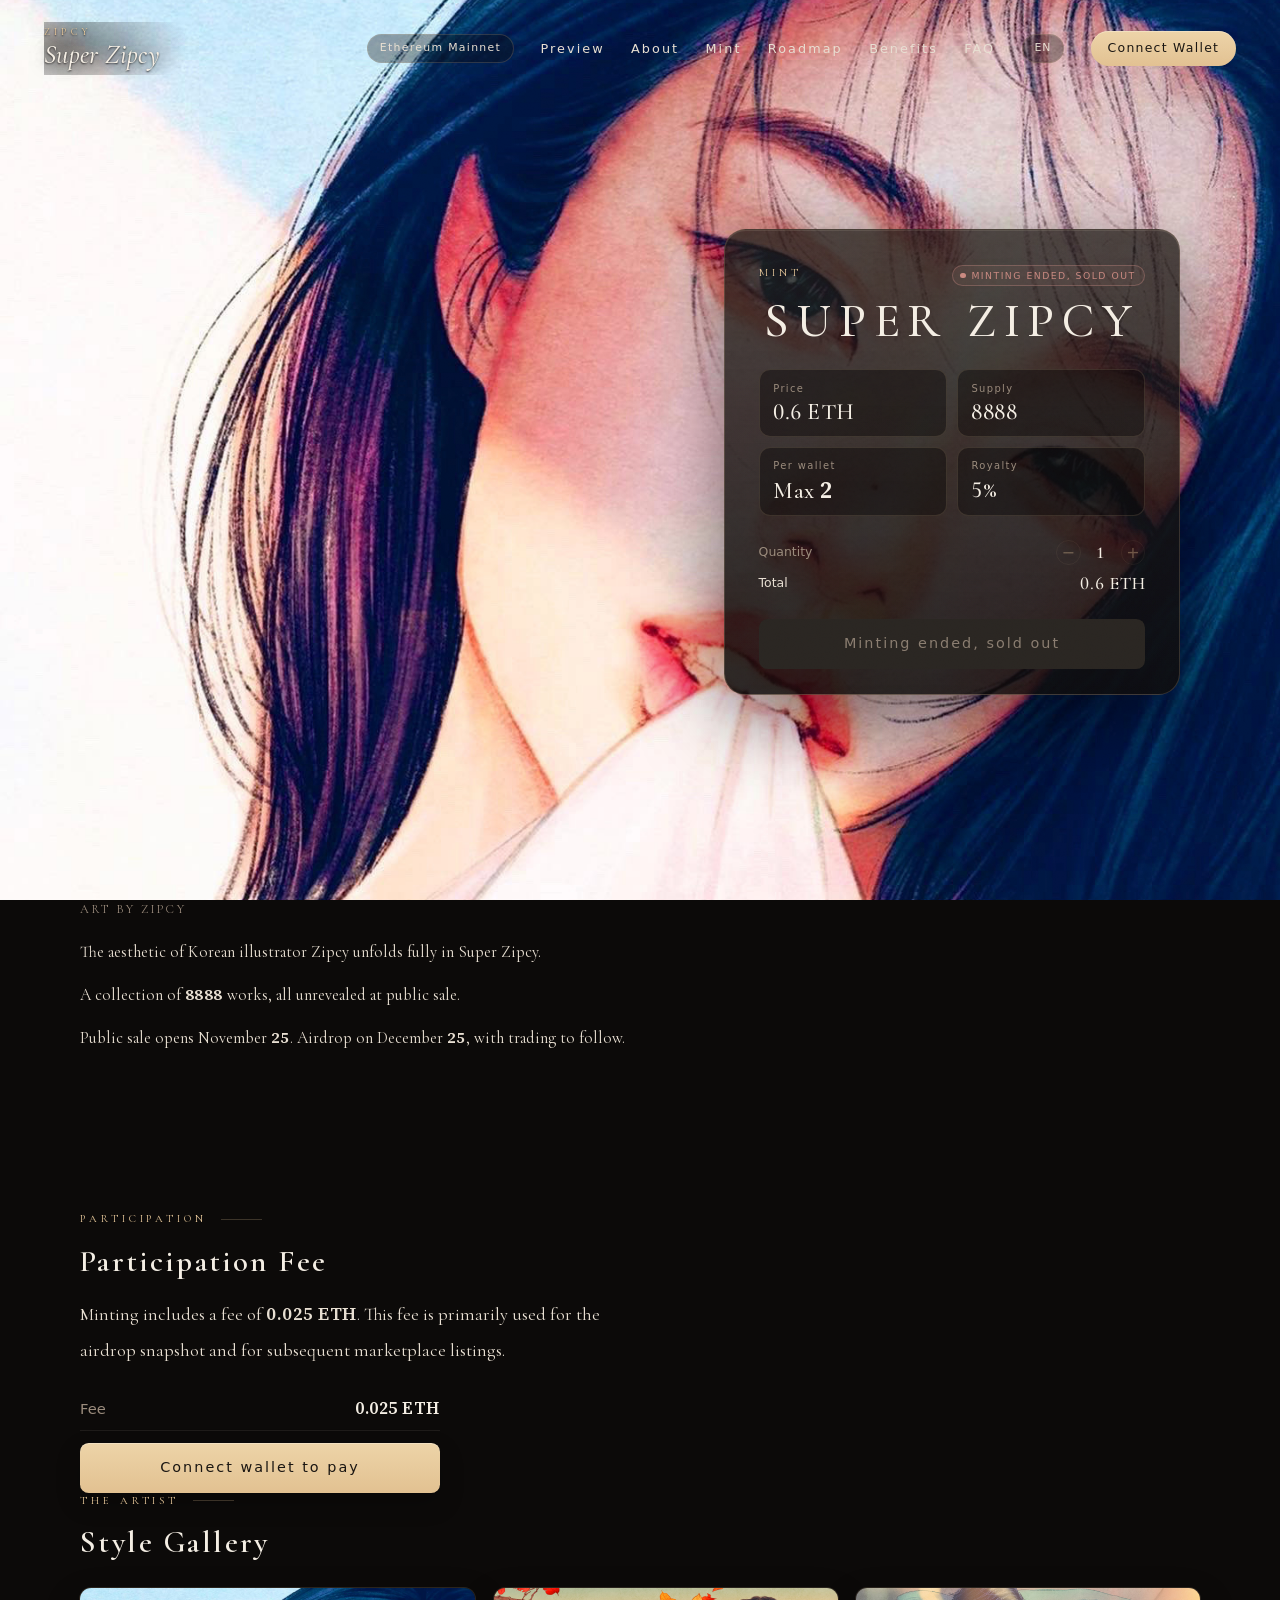
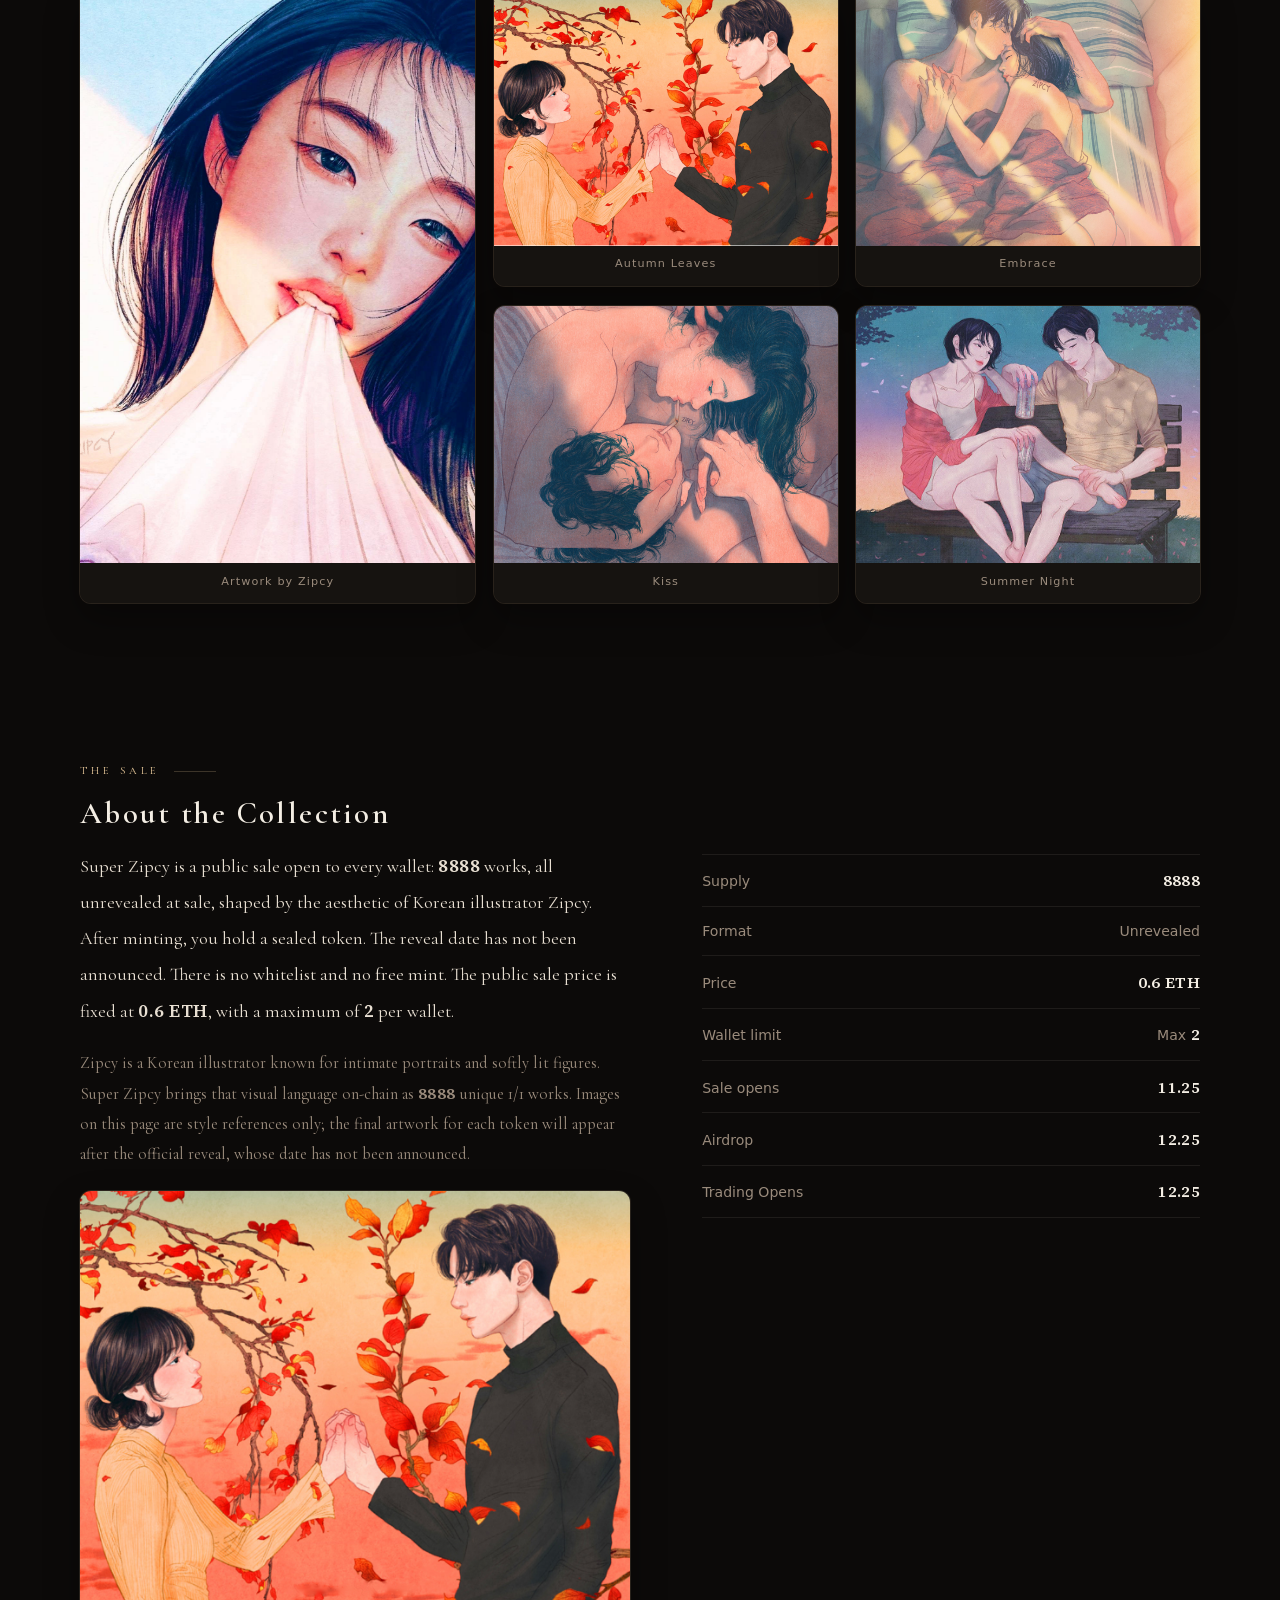
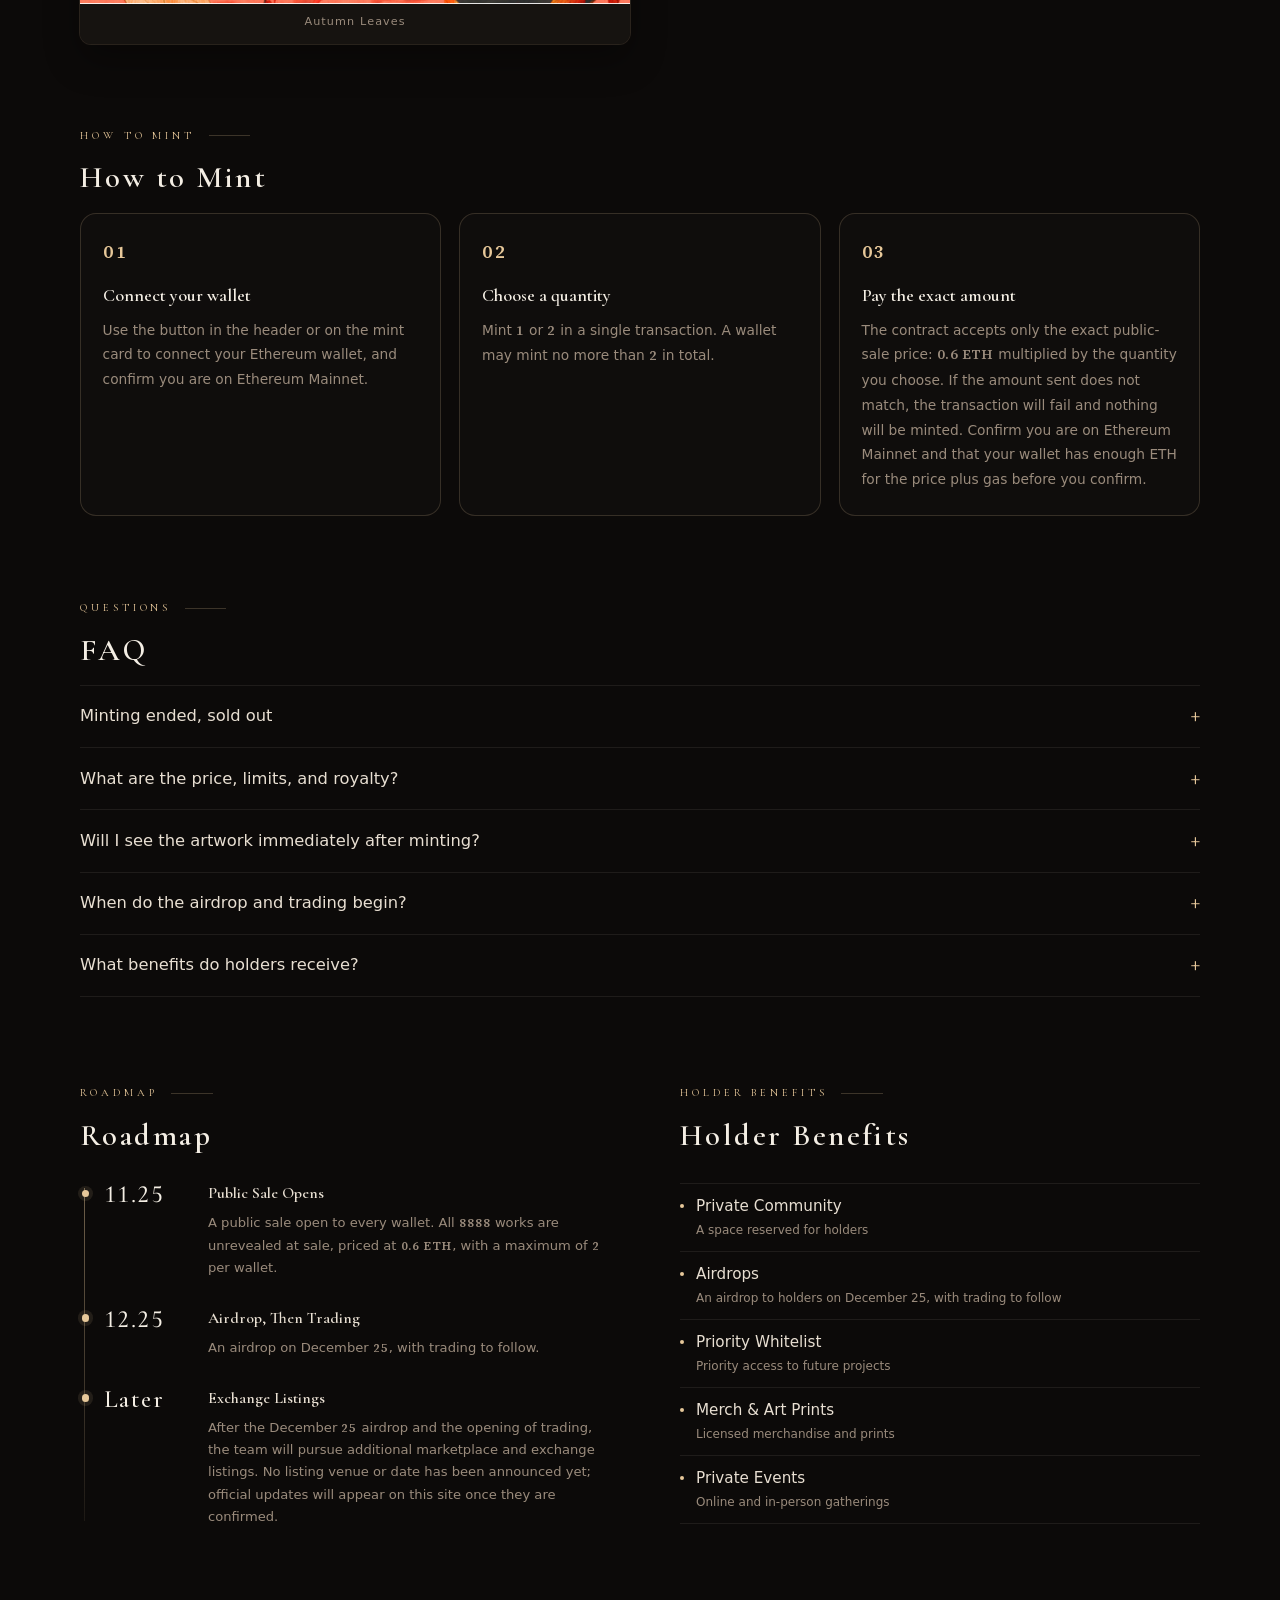
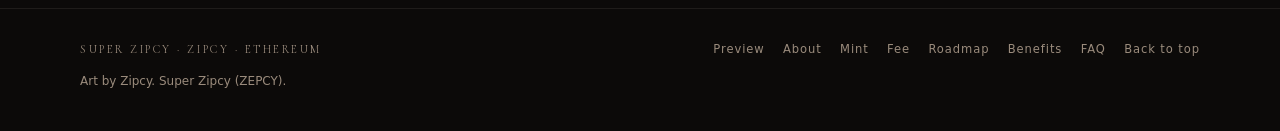
==== commit 78b0195a: "Clarify participation fee copy as a minting fee only. Drop “or participation” from the EN, KO, and Z" ====
--- a/index.html
+++ b/index.html
@@ -1 +1 @@
-<!DOCTYPE html><html lang="en" class="COsxPW_variable _9mYZ4G_variable Dcms5W_variable NEXIFW_variable cykdzq_variable -xxGKq_variable ZqWMoa_variable LmsDJq_variable h-full antialiased"><head><meta charSet="utf-8"/><meta name="viewport" content="width=device-width, initial-scale=1, viewport-fit=cover"/><link rel="preload" href="/_next/static/media/01d6212a423b17a1-s.p.1pvupmngxrt5z.woff2" as="font" crossorigin="" type="font/woff2"/><link rel="preload" href="/_next/static/media/4f6d27b94ac7f0f8-s.p.3aqr1xxws37ij.woff2" as="font" crossorigin="" type="font/woff2"/><link rel="preload" href="/_next/static/media/6d781941a62a4592-s.p.384qhh3n5pf8p.woff2" as="font" crossorigin="" type="font/woff2"/><link rel="preload" href="/_next/static/media/6f3ab718e3727c1a-s.p.3huc2loe0ie8a.woff2" as="font" crossorigin="" type="font/woff2"/><link rel="preload" href="/_next/static/media/7c42b85337e0c4bb-s.p.012bmydply3go.woff2" as="font" crossorigin="" type="font/woff2"/><link rel="preload" href="/_next/static/media/9c3a14bf42618ef4-s.p.2q2xrf88wug3q.woff2" as="font" crossorigin="" type="font/woff2"/><link rel="preload" href="/_next/static/media/bf4e26b3ed383284-s.p.0ljf6knlnfjjl.woff2" as="font" crossorigin="" type="font/woff2"/><link rel="preload" href="/_next/static/media/c85312908b950f41-s.p.2kxoktkbtnje5.woff2" as="font" crossorigin="" type="font/woff2"/><link rel="preload" href="/_next/static/media/dda1c1a49a80b437-s.p.28uqmbric7ahc.woff2" as="font" crossorigin="" type="font/woff2"/><link rel="preload" as="image" href="/images/hero.jpg"/><link rel="preload" as="image" href="/gallery/preview-1.jpg?v=20261124-gallery"/><link rel="preload" as="image" href="/gallery/preview-2.jpg"/><link rel="preload" as="image" href="/gallery/preview-3.jpg"/><link rel="preload" as="image" href="/gallery/preview-4.jpg"/><link rel="stylesheet" href="/_next/static/chunks/1ifnx-u7lwc90.css" data-precedence="next"/><link rel="stylesheet" href="/_next/static/chunks/206ka0n_vjip3.css" data-precedence="next"/><link rel="stylesheet" href="/_next/static/chunks/1a-6zzvosc8ud.css" data-precedence="next"/><link rel="stylesheet" href="/_next/static/chunks/1desy2k2d6fms.css" data-precedence="next"/><link rel="stylesheet" href="/_next/static/chunks/1284eqa44ss3x.css" data-precedence="next"/><link rel="stylesheet" href="/_next/static/chunks/3hfhh4--5dpk7.css" data-precedence="next"/><link rel="stylesheet" href="/_next/static/chunks/0hq2g9i59y7tr.css" data-precedence="next"/><link rel="stylesheet" href="/_next/static/chunks/0nv4h9ayk-vs8.css" data-precedence="next"/><link rel="preload" as="script" fetchPriority="low" href="/_next/static/chunks/2u4xbd4m-_uw1.js"/><script src="/_next/static/chunks/0axp4j0kty385.js" async=""></script><script src="/_next/static/chunks/03n58j2koi5mu.js" async=""></script><script src="/_next/static/chunks/turbopack-2u1d16houkiyo.js" async=""></script><script src="/_next/static/chunks/28aoef_hpewl5.js" async=""></script><script src="/_next/static/chunks/2-zx51z62t4rv.js" async=""></script><script src="/_next/static/chunks/1rw1zknfzi58n.js" async=""></script><script src="/_next/static/chunks/38nz8sjmxvuri.js" async=""></script><script src="/_next/static/chunks/30uz_yf626le8.js" async=""></script><script src="/_next/static/chunks/218-ktkipr51v.js" async=""></script><script src="/_next/static/chunks/1eb5glljesn_w.js" async=""></script><script src="/_next/static/chunks/2u_vwljuxfwjq.js" async=""></script><meta name="theme-color" content="#0c0a09"/><title>Super Zipcy — Official Mint on Ethereum</title><meta name="description" content="Super Zipcy official mint on Ethereum: 0.6 ETH, 8888 unrevealed works, maximum 2 per wallet. Minting ended, sold out. Airdrop on December 25, with trading to follow. The reveal date has not been announced."/><meta property="og:title" content="Super Zipcy — Official Mint on Ethereum"/><meta property="og:description" content="Super Zipcy official mint on Ethereum: 0.6 ETH, 8888 unrevealed works, maximum 2 per wallet. Minting ended, sold out. Airdrop on December 25, with trading to follow. The reveal date has not been announced."/><meta property="og:url" content="https://superzipcy.fun/"/><meta property="og:site_name" content="Super Zipcy"/><meta property="og:locale" content="en_US"/><meta property="og:image" content="https://superzipcy.fun/preview-home.png"/><meta property="og:image:width" content="1200"/><meta property="og:image:height" content="630"/><meta property="og:image:alt" content="Super Zipcy official artwork"/><meta property="og:type" content="website"/><meta name="twitter:card" content="summary_large_image"/><meta name="twitter:title" content="Super Zipcy — Official Mint on Ethereum"/><meta name="twitter:description" content="Super Zipcy official mint on Ethereum: 0.6 ETH, 8888 unrevealed works, maximum 2 per wallet. Minting ended, sold out. Airdrop on December 25, with trading to follow. The reveal date has not been announced."/><meta name="twitter:image" content="https://superzipcy.fun/preview-home.png"/><link rel="icon" href="/favicon.ico?favicon.117ezoe8m31dk.ico" sizes="48x48" type="image/x-icon"/><link rel="icon" href="/icon.svg?icon.18i36zykuztjx.svg" sizes="any" type="image/svg+xml"/><meta name="next-size-adjust" content=""/><script src="/_next/static/chunks/0cz1d0mv5g_q7.js" noModule=""></script></head><body class="min-h-full bg-ink text-ivory"><div hidden=""><!--$--><!--/$--></div><div data-rk=""><style>[data-rk]{--rk-blurs-modalOverlay:blur(4px);--rk-fonts-body:-apple-system, BlinkMacSystemFont, "Segoe UI", Roboto, Helvetica, Arial, sans-serif, "Apple Color Emoji", "Segoe UI Emoji", "Segoe UI Symbol";--rk-radii-actionButton:4px;--rk-radii-connectButton:4px;--rk-radii-menuButton:4px;--rk-radii-modal:8px;--rk-radii-modalMobile:8px;--rk-colors-accentColor:#e7c89a;--rk-colors-accentColorForeground:#14110e;--rk-colors-actionButtonBorder:rgba(255, 255, 255, 0.04);--rk-colors-actionButtonBorderMobile:rgba(255, 255, 255, 0.08);--rk-colors-actionButtonSecondaryBackground:rgba(255, 255, 255, 0.08);--rk-colors-closeButton:rgba(224, 232, 255, 0.6);--rk-colors-closeButtonBackground:rgba(255, 255, 255, 0.08);--rk-colors-connectButtonBackground:#1A1B1F;--rk-colors-connectButtonBackgroundError:#FF494A;--rk-colors-connectButtonInnerBackground:linear-gradient(0deg, rgba(255, 255, 255, 0.075), rgba(255, 255, 255, 0.15));--rk-colors-connectButtonText:#FFF;--rk-colors-connectButtonTextError:#FFF;--rk-colors-connectionIndicator:#30E000;--rk-colors-downloadBottomCardBackground:linear-gradient(126deg, rgba(0, 0, 0, 0) 9.49%, rgba(120, 120, 120, 0.2) 71.04%), #1A1B1F;--rk-colors-downloadTopCardBackground:linear-gradient(126deg, rgba(120, 120, 120, 0.2) 9.49%, rgba(0, 0, 0, 0) 71.04%), #1A1B1F;--rk-colors-error:#FF494A;--rk-colors-generalBorder:rgba(255, 255, 255, 0.08);--rk-colors-generalBorderDim:rgba(255, 255, 255, 0.04);--rk-colors-menuItemBackground:rgba(224, 232, 255, 0.1);--rk-colors-modalBackdrop:rgba(0, 0, 0, 0.5);--rk-colors-modalBackground:#1A1B1F;--rk-colors-modalBorder:rgba(255, 255, 255, 0.08);--rk-colors-modalText:#FFF;--rk-colors-modalTextDim:rgba(224, 232, 255, 0.3);--rk-colors-modalTextSecondary:rgba(255, 255, 255, 0.6);--rk-colors-profileAction:rgba(224, 232, 255, 0.1);--rk-colors-profileActionHover:rgba(224, 232, 255, 0.2);--rk-colors-profileForeground:rgba(224, 232, 255, 0.05);--rk-colors-selectedOptionBorder:rgba(224, 232, 255, 0.1);--rk-colors-standby:#FFD641;--rk-shadows-connectButton:0px 4px 12px rgba(0, 0, 0, 0.1);--rk-shadows-dialog:0px 8px 32px rgba(0, 0, 0, 0.32);--rk-shadows-profileDetailsAction:0px 2px 6px rgba(37, 41, 46, 0.04);--rk-shadows-selectedOption:0px 2px 6px rgba(0, 0, 0, 0.24);--rk-shadows-selectedWallet:0px 2px 6px rgba(0, 0, 0, 0.24);--rk-shadows-walletLogo:0px 2px 16px rgba(0, 0, 0, 0.16);}</style><div class="page"><div class="grain" aria-hidden="true"></div><a class="skip-link" href="#mint">Skip to mint</a><section class="hero" id="top"><div class="hero-visual" style="background-image:url(/images/hero.jpg)"><video class="hero-video" autoPlay="" muted="" loop="" playsInline="" preload="auto" poster="/images/hero.jpg" width="1080" height="1350" aria-label="Artwork by Zipcy" tabindex="-1" disablePictureInPicture=""><source src="/videos/hero-loop.mp4" type="video/mp4"/></video></div><div class="hero-veil" aria-hidden="true"></div><header class="site-header"><div class="site-header-inner"><a class="brand" href="#top"><span class="brand-kicker">Zipcy</span><span class="brand-name">Super Zipcy</span></a><nav class="header-nav" aria-label="About"><span class="chain-pill">Ethereum Mainnet</span><a class="nav-link" href="#works">Preview</a><a class="nav-link" href="#about">About</a><a class="nav-link" href="#mint">Mint</a><a class="nav-link" href="#roadmap">Roadmap</a><a class="nav-link" href="#benefits">Benefits</a><a class="nav-link" href="#faq">FAQ</a><details class="mobile-menu"><summary>Menu</summary><div class="mobile-menu-panel"><a href="#works">Preview</a><a href="#about">About</a><a href="#mint">Mint</a><a href="#roadmap">Roadmap</a><a href="#benefits">Benefits</a><a href="#faq">FAQ</a></div></details><details class="lang-switch"><summary aria-label="Language">EN</summary><div class="lang-switch-panel" role="listbox" aria-label="Language"><button type="button" role="option" aria-selected="true" class="is-active">English</button><button type="button" role="option" aria-selected="false">한국어</button><button type="button" role="option" aria-selected="false">繁體中文</button></div></details><button type="button" class="btn-connect" disabled="">Connect Wallet</button></nav></div></header><div class="hero-stage" id="mint"><div class="mint-card"><div class="mint-kicker-row"><p class="mint-kicker">Mint</p><span class="status-pill is-sold">Minting ended, sold out</span></div><h1 class="mint-title">SUPER ZIPCY</h1><div class="sale-countdown" role="timer" aria-live="polite" aria-atomic="true"><p class="sale-countdown-when">Starts<!-- --> <span class="num">Nov 25, 08:00 UTC</span></p><div class="sale-countdown-grid"><div class="sale-countdown-unit"><strong class="num">—</strong><span>Days</span></div><div class="sale-countdown-unit"><strong class="num">—</strong><span>Hours</span></div><div class="sale-countdown-unit"><strong class="num">—</strong><span>Min</span></div><div class="sale-countdown-unit"><strong class="num">—</strong><span>Sec</span></div></div></div><dl class="stat-grid"><div class="stat-box"><dt>Price</dt><dd class="num">0.6 ETH</dd></div><div class="stat-box"><dt>Supply</dt><dd class="num">8888</dd></div><div class="stat-box"><dt>Per wallet</dt><dd>Max <span class="num">2</span></dd></div><div class="stat-box"><dt>Royalty</dt><dd class="num">5%</dd></div></dl><div class="qty-row"><span>Quantity</span><div class="stepper"><button type="button" aria-label="Decrease quantity" disabled="">−</button><span class="num">1</span><button type="button" aria-label="Increase quantity" disabled="">+</button></div></div><div class="total-row"><span>Total</span><strong class="num">0.6 ETH</strong></div><button type="button" disabled="" class="btn-gold">Minting ended, sold out</button></div></div></section><div class="credit-block"><p class="credit-band"><span>Art by Zipcy</span></p><div class="credit-intro"><p>The aesthetic of Korean illustrator Zipcy unfolds fully in Super Zipcy.</p><p>A collection of <span class="num">8888</span> works, all unrevealed at public sale.</p><p>Public sale opens November <span class="num">25</span>. Airdrop on December <span class="num">25</span>, with trading to follow.</p></div></div><main class="below"><section class="section-shell fee" id="fee"><p class="section-kicker">Participation</p><h2 class="section-title">Participation Fee</h2><div class="fee-panel"><p class="fee-lead">Minting or participation includes a fee of <span class="num">0.025 ETH</span>. This fee is primarily used for the airdrop snapshot and for subsequent marketplace listings.</p><div class="fee-pay"><div class="fee-amount-row"><span>Fee</span><strong class="num">0.025 ETH</strong></div><button type="button" disabled="" class="btn-gold is-pending-mount">Connect wallet to pay</button></div></div></section><section class="section-shell works" id="works"><p class="section-kicker">The Artist</p><h2 class="section-title">Style Gallery</h2><div class="gallery-board"><figure class="frame frame-feature gallery-feature"><img src="/images/hero.jpg" alt="Artwork by Zipcy" width="1440" height="1800"/><figcaption>Artwork by Zipcy</figcaption></figure><figure class="frame"><img src="/gallery/preview-1.jpg?v=20261124-gallery" alt="Artwork by Zipcy: Autumn Leaves" width="1268" height="951"/><figcaption>Autumn Leaves</figcaption></figure><figure class="frame"><img src="/gallery/preview-2.jpg" alt="Artwork by Zipcy: Embrace" width="1280" height="960"/><figcaption>Embrace</figcaption></figure><figure class="frame"><img src="/gallery/preview-3.jpg" alt="Artwork by Zipcy: Kiss" width="1158" height="868"/><figcaption>Kiss</figcaption></figure><figure class="frame"><img src="/gallery/preview-4.jpg" alt="Artwork by Zipcy: Summer Night" width="873" height="654"/><figcaption>Summer Night</figcaption></figure></div></section><section class="section-shell story" id="about"><p class="section-kicker">The Sale</p><h2 class="section-title">About the Collection</h2><div class="story-grid"><div class="story-copy"><p class="story-lead">Super Zipcy is a public sale open to every wallet: <span class="num">8888</span> works, all unrevealed at sale, shaped by the aesthetic of Korean illustrator Zipcy. After minting, you hold a sealed token. The reveal date has not been announced. There is no whitelist and no free mint. The public sale price is fixed at <span class="num">0.6 ETH</span>, with a maximum of <span class="num">2</span> per wallet.</p><p class="story-artist">Zipcy is a Korean illustrator known for intimate portraits and softly lit figures. Super Zipcy brings that visual language on-chain as <span class="num">8888</span> unique 1/1 works. Images on this page are style references only; the final artwork for each token will appear after the official reveal, whose date has not been announced.</p><figure class="frame story-art"><img src="/gallery/preview-1.jpg?v=20261124-gallery" alt="Artwork by Zipcy: Autumn Leaves" width="1268" height="951"/><figcaption>Autumn Leaves</figcaption></figure></div><ul class="story-facts"><li><span>Supply</span><span class="num">8888</span></li><li><span>Format</span><span>Unrevealed</span></li><li><span>Price</span><span class="num">0.6 ETH</span></li><li><span>Wallet limit</span><span>Max <span class="num">2</span></span></li><li><span>Sale opens</span><span class="num">11.25</span></li><li><span>Airdrop</span><span class="num">12.25</span></li><li><span>Trading Opens</span><span class="num">12.25</span></li></ul></div></section><section class="section-shell steps" id="howto"><p class="section-kicker">How to Mint</p><h2 class="section-title">How to Mint</h2><ol class="step-grid"><li><span class="num step-no">01</span><h3>Connect your wallet</h3><p>Use the button in the header or on the mint card to connect your Ethereum wallet, and confirm you are on Ethereum Mainnet.</p></li><li><span class="num step-no">02</span><h3>Choose a quantity</h3><p>Mint <span class="num">1</span> or <span class="num">2</span> in a single transaction. A wallet may mint no more than <span class="num">2</span> in total.</p></li><li><span class="num step-no">03</span><h3>Pay the exact amount</h3><p>The contract accepts only the exact public-sale price: <span class="num">0.6 ETH</span> multiplied by the quantity you choose. If the amount sent does not match, the transaction will fail and nothing will be minted. Confirm you are on Ethereum Mainnet and that your wallet has enough ETH for the price plus gas before you confirm.</p></li></ol></section><section class="section-shell faq" id="faq"><p class="section-kicker">Questions</p><h2 class="section-title">FAQ</h2><div class="faq-list"><details><summary>Minting ended, sold out</summary><p>Minting ended, sold out.</p></details><details><summary>What are the price, limits, and royalty?</summary><p>The public sale price is fixed at <span class="num">0.6 ETH</span>. Each wallet may mint a maximum of <span class="num">2</span>, and no more than <span class="num">2</span> in a single transaction. Secondary-market royalty is <span class="num">5</span>%.</p></details><details><summary>Will I see the artwork immediately after minting?</summary><p>No. All <span class="num">8888</span> works remain unrevealed during the public sale. You will hold a sealed token. The reveal date has not been announced.</p></details><details><summary>When do the airdrop and trading begin?</summary><p>The airdrop will be sent on December <span class="num">25</span>, with trading to follow.</p></details><details><summary>What benefits do holders receive?</summary><p>Announced benefits include a private community, airdrop rewards, priority whitelist access, merch and art prints, and private events. The airdrop is scheduled for December <span class="num">25</span>, with trading to follow. Further details will be shared later.</p></details></div></section><div class="section-shell split"><section id="roadmap"><p class="section-kicker">Roadmap</p><h2 class="section-title">Roadmap</h2><ol class="roadmap-list"><li class="roadmap-item"><span class="roadmap-date num">11.25</span><div class="roadmap-copy"><strong>Public Sale Opens</strong><p>A public sale open to every wallet. All <span class="num">8888</span> works are unrevealed at sale, priced at <span class="num">0.6 ETH</span>, with a maximum of <span class="num">2</span> per wallet.</p></div></li><li class="roadmap-item"><span class="roadmap-date num">12.25</span><div class="roadmap-copy"><strong>Airdrop, Then Trading</strong><p>An airdrop on December <span class="num">25</span>, with trading to follow.</p></div></li><li class="roadmap-item"><span class="roadmap-date num">Later</span><div class="roadmap-copy"><strong>Exchange Listings</strong><p>After the December <span class="num">25</span> airdrop and the opening of trading, the team will pursue additional marketplace and exchange listings. No listing venue or date has been announced yet; official updates will appear on this site once they are confirmed.</p></div></li></ol></section><section id="benefits"><p class="section-kicker">Holder Benefits</p><h2 class="section-title">Holder Benefits</h2><ul class="benefit-list"><li><div><span class="benefit-zh">Private Community</span><span class="benefit-detail">A space reserved for holders</span></div></li><li><div><span class="benefit-zh">Airdrops</span><span class="benefit-detail">An airdrop to holders on December 25, with trading to follow</span></div></li><li><div><span class="benefit-zh">Priority Whitelist</span><span class="benefit-detail">Priority access to future projects</span></div></li><li><div><span class="benefit-zh">Merch &amp; Art Prints</span><span class="benefit-detail">Licensed merchandise and prints</span></div></li><li><div><span class="benefit-zh">Private Events</span><span class="benefit-detail">Online and in-person gatherings</span></div></li></ul></section></div></main><footer class="site-footer"><div class="footer-inner"><div class="footer-top"><p class="footer-mark">Super Zipcy · Zipcy · Ethereum</p><nav class="footer-nav" aria-label="About"><a href="#works">Preview</a><a href="#about">About</a><a href="#mint">Mint</a><a href="#fee">Fee</a><a href="#roadmap">Roadmap</a><a href="#benefits">Benefits</a><a href="#faq">FAQ</a><a href="#top">Back to top</a></nav></div><p class="footer-copy">Art by Zipcy. Super Zipcy (ZEPCY).</p></div></footer></div><!--$--><!--/$--></div><script id="_R_">(globalThis["TURBOPACK"] || (globalThis["TURBOPACK"] = [])).push({"otherChunks":["static/chunks/2u4xbd4m-_uw1.js","static/chunks/0axp4j0kty385.js","static/chunks/03n58j2koi5mu.js"],"runtimeModuleIds":[8092]});</script><script src="/_next/static/chunks/2u4xbd4m-_uw1.js" async=""></script><script>(self.__next_f=self.__next_f||[]).push([0])</script><script>self.__next_f.push([1,"1:\"$Sreact.fragment\"\n2:\"/_next/static/chunks/28aoef_hpewl5.js\"\n3:\"/_next/static/chunks/2-zx51z62t4rv.js\"\n4:\"/_next/static/chunks/1rw1zknfzi58n.js\"\n5:\"/_next/static/chunks/38nz8sjmxvuri.js\"\n6:\"/_next/static/chunks/30uz_yf626le8.js\"\n7:\"/_next/static/chunks/218-ktkipr51v.js\"\n8:\"/_next/static/chunks/1eb5glljesn_w.js\"\n9:I[44636,[\"$2\",\"$3\",\"$4\",\"$5\",\"$6\",\"$7\",\"$8\"],\"Providers\"]\na:I[29731,[\"$2\",\"$3\",\"$4\",\"$5\",\"$6\",\"$7\",\"$8\"],\"default\"]\nb:I[83960,[\"$2\",\"$3\",\"$4\",\"$5\",\"$6\",\"$7\",\"$8\"],\"default\"]\nd:\"/_next/static/chunks/2u_vwljuxfwjq.js\"\ne:I[23006,[\"$2\",\"$3\",\"$4\",\"$5\",\"$6\",\"$7\",\"$8\",\"$d\"],\"SkipLink\"]\nf:I[69866,[\"$2\",\"$3\",\"$4\",\"$5\",\"$6\",\"$7\",\"$8\",\"$d\"],\"HeroVideo\"]\n10:I[36852,[\"$2\",\"$3\",\"$4\",\"$5\",\"$6\",\"$7\",\"$8\",\"$d\"],\"SiteHeader\"]\n11:I[89936,[\"$2\",\"$3\",\"$4\",\"$5\",\"$6\",\"$7\",\"$8\",\"$d\"],\"MintPanel\"]\n12:I[72526,[\"$2\",\"$3\",\"$4\",\"$5\",\"$6\",\"$7\",\"$8\",\"$d\"],\"OwnerPanel\"]\n13:I[2104,[\"$2\",\"$3\",\"$4\",\"$5\",\"$6\",\"$7\",\"$8\",\"$d\"],\"CreditBand\"]\n14:I[65979,[\"$2\",\"$3\",\"$4\",\"$5\",\"$6\",\"$7\",\"$8\",\"$d\"],\"FeeSection\"]\n15:I[13597,[\"$2\",\"$3\",\"$4\",\"$5\",\"$6\",\"$7\",\"$8\",\"$d\"],\"Gallery\"]\n16:I[32456,[\"$2\",\"$3\",\"$4\",\"$5\",\"$6\",\"$7\",\"$8\",\"$d\"],\"Story\"]\n17:I[58837,[\"$2\",\"$3\",\"$4\",\"$5\",\"$6\",\"$7\",\"$8\",\"$d\"],\"Roadmap\"]\n18:I[8745,[\"$2\",\"$3\",\"$4\",\"$5\",\"$6\",\"$7\",\"$8\",\"$d\"],\"SiteFooter\"]\n19:I[29959,[\"$2\",\"$3\",\"$4\",\"$5\",\"$6\",\"$7\",\"$8\"],\"OutletBoundary\"]\n1a:\"$Sreact.suspense\"\n1c:\"ViewportBoundary\"\n1d:I[29959,[\"$2\",\"$3\",\"$4\",\"$5\",\"$6\",\"$7\",\"$8\"],\"$1c\"]\n1f:\"MetadataBoundary\"\n20:I[29959,[\"$2\",\"$3\",\"$4\",\"$5\",\"$6\",\"$7\",\"$8\"],\"$1f\"]\n22:I[68181,[\"$2\",\"$3\",\"$4\",\"$5\",\"$6\",\"$7\",\"$8\"],\"default\",1]\n:HL[\"/_next/static/chunks/1ifnx-u7lwc90.css\",\"style\"]\n:HL[\"/_next/static/chunks/206ka0n_vjip3.css\",\"style\"]\n:HL[\"/_next/static/chunks/1a-6zzvosc8ud.css\",\"style\"]\n:HL[\"/_next/static/chunks/1desy2k2d6fms.css\",\"style\"]\n:HL[\"/_next/static/chunks/1284eqa44ss3x.css\",\"style\"]\n:HL[\"/_next/static/chunks/3hfhh4--5dpk7.css\",\"style\"]\n:HL[\"/_next/static/chunks/0hq2g9i59y7tr.css\",\"style\"]\n:HL[\"/_next/static/chunks/0nv4h9ayk-vs8.css\",\"style\"]\n:HL[\"/_next/static/media/01d6212a423b17a1-s.p.1pvupmngxrt5z.woff2\",\"font\",{\"crossOrigin\":\"\",\"type\":\"font/woff2\"}]\n:HL[\"/_next/static/media/4f6d27b94ac7f0f8-s.p.3aqr1xxws37ij.woff2\",\"font\",{\"crossOrigin\":\"\",\"type\":\"font/woff2\"}]\n:HL[\"/_next/static/media/6d781941a62a4592-s.p.384qhh3n5pf8p.woff2\",\"font\",{\"crossOrigin\":\"\",\"type\":\"font/woff2\"}]\n:HL[\"/_next/static/media/6f3ab718e3727c1a-s.p.3huc2loe0ie8a.woff2\",\"font\",{\"crossOrigin\":\"\",\"type\":\"font/woff2\"}]\n:HL[\"/_next/static/media/7c42b85337e0c4bb-s.p.012bmydply3go.woff2\",\"font\",{\"crossOrigin\":\"\",\"type\":\"font/woff2\"}]\n:HL[\"/_next/static/media/9c3a14bf42618ef4-s.p.2q2xrf88wug3q.woff2\",\"font\",{\"crossOrigin\":\"\",\"type\":\"font/woff2\"}]\n:HL[\"/_next/static/media/bf4e26b3ed383284-s.p.0ljf6knlnfjjl.woff2\",\"font\",{\"crossOrigin\":\"\",\"type\":\"font/woff2\"}]\n:HL[\"/_next/static/media/c85312908b950f41-s.p.2kxoktkbtnje5.woff2\",\"font\",{\"crossOrigin\":\"\",\"type\":\"font/woff2\"}]\n:HL[\"/_next/static/media/dda1c1a49a80b437-s.p.28uqmbric7ahc.woff2\",\"font\",{\"crossOrigin\":\"\",\"type\":\"font/woff2\"}]\nc:[[\"children\",{\"s\":\"__PAGE__\",\"h\":512,\"d\":{\"r\":[\"$\",\"$1\",\"c\",{\"children\":[[\"$\",\"div\",null,{\"className\":\"page\",\"children\":[[\"$\",\"div\",null,{\"className\":\"grain\",\"aria-hidden\":\"true\"}],[\"$\",\"$Le\",null,{}],[\"$\",\"section\",null,{\"className\":\"hero\",\"id\":\"top\",\"children\":[[\"$\",\"div\",null,{\"className\":\"hero-visual\",\"style\":{\"backgroundImage\":\"url(/images/hero.jpg)\"},\"children\":[\"$\",\"$Lf\",null,{}]}],[\"$\",\"div\",null,{\"className\":\"hero-veil\",\"aria-hidden\":\"true\"}],[\"$\",\"$L10\",null,{}],[\"$\",\"div\",null,{\"className\":\"hero-stage\",\"id\":\"mint\",\"children\":[[\"$\",\"$L11\",null,{}],[\"$\",\"$L12\",null,{}]]}]]}],[\"$\",\"$L13\",null,{}],[\"$\",\"main\",null,{\"className\":\"below\",\"children\":[[\"$\",\"$L14\",null,{}],[\"$\",\"$L15\",null,{}],[\"$\",\"$L16\",null,{}],[\"$\",\"$L17\",null,{}]]}],[\"$\",\"$L18\",null,{}]]}],[[\"$\",\"script\",\"script-0\",{\"src\":\"/_next/static/chunks/2u_vwljuxfwjq.js\",\"async\":true,\"nonce\":\"$undefined\"}]],[\"$\",\"$L19\",null,{\"children\":[\"$\",\"$1a\",null,{\"name\":\"Next.MetadataOutlet\",\"children\":\"$@1b\"}]}]]}],\"p\":false,\"v\":null}}]]\n0:{\"P\":null,\"c\":[\"\",\"\"],\"q\":\"\",\"i\":false,\"t\":{\"t\":{\"s\":\"\",\"h\":528,\"d\":{\"r\":[\"$\",\"$1\",\"c\",{\"children\":[[[\"$\",\"link\",\"0\",{\"rel\":\"stylesheet\",\"href\":\"/_next/static/chunks/1ifnx-u7lwc90.css\",\"precedence\":\"next\",\"crossOrigin\":\"$undefined\",\"nonce\":\"$undefined\"}],[\"$\",\"link\",\"1\",{\"rel\":\"stylesheet\",\"href\":\"/_next/static/chunks/206ka0n_vjip3.css\",\"precedence\":\"next\",\"crossOrigin\":\"$undefined\",\"nonce\":\"$undefined\"}],[\"$\",\"link\",\"2\",{\"rel\":\"stylesheet\",\"href\":\"/_next/static/chunks/1a-6zzvosc8ud.css\",\"precedence\":\"next\",\"crossOrigin\":\"$undefined\",\"nonce\":\"$undefined\"}],[\"$\",\"link\",\"3\",{\"rel\":\"stylesheet\",\"href\":\"/_next/static/chunks/1desy2k2d6fms.css\",\"precedence\":\"next\",\"crossOrigin\":\"$undefined\",\"nonce\":\"$undefined\"}],[\"$\",\"link\",\"4\",{\"rel\":\"stylesheet\",\"href\":\"/_next/static/chunks/1284eqa44ss3x.css\",\"precedence\":\"next\",\"crossOrigin\":\"$undefined\",\"nonce\":\"$undefined\"}],[\"$\",\"link\",\"5\",{\"rel\":\"stylesheet\",\"href\":\"/_next/static/chunks/3hfhh4--5dpk7.css\",\"precedence\":\"next\",\"crossOrigin\":\"$undefined\",\"nonce\":\"$undefined\"}],[\"$\",\"link\",\"6\",{\"rel\":\"stylesheet\",\"href\":\"/_next/static/chunks/0hq2g9i59y7tr.css\",\"precedence\":\"next\",\"crossOrigin\":\"$undefined\",\"nonce\":\"$undefined\"}],[\"$\",\"link\",\"7\",{\"rel\":\"stylesheet\",\"href\":\"/_next/static/chunks/0nv4h9ayk-vs8.css\",\"precedence\":\"next\",\"crossOrigin\":\"$undefined\",\"nonce\":\"$undefined\"}],[\"$\",\"script\",\"script-0\",{\"src\":\"/_next/static/chunks/28aoef_hpewl5.js\",\"async\":true,\"nonce\":\"$undefined\"}],[\"$\",\"script\",\"script-1\",{\"src\":\"/_next/static/chunks/2-zx51z62t4rv.js\",\"async\":true,\"nonce\":\"$undefined\"}],[\"$\",\"script\",\"script-2\",{\"src\":\"/_next/static/chunks/1rw1zknfzi58n.js\",\"async\":true,\"nonce\":\"$undefined\"}],[\"$\",\"script\",\"script-3\",{\"src\":\"/_next/static/chunks/38nz8sjmxvuri.js\",\"async\":true,\"nonce\":\"$undefined\"}],[\"$\",\"script\",\"script-4\",{\"src\":\"/_next/static/chunks/30uz_yf626le8.js\",\"async\":true,\"nonce\":\"$undefined\"}],[\"$\",\"script\",\"script-5\",{\"src\":\"/_next/static/chunks/218-ktkipr51v.js\",\"async\":true,\"nonce\":\"$undefined\"}],[\"$\",\"script\",\"script-6\",{\"src\":\"/_next/static/chunks/1eb5glljesn_w.js\",\"async\":true,\"nonce\":\"$undefined\"}]],[\"$\",\"html\",null,{\"lang\":\"en\",\"className\":\"COsxPW_variable _9mYZ4G_variable Dcms5W_variable NEXIFW_variable cykdzq_variable -xxGKq_variable ZqWMoa_variable LmsDJq_variable h-full antialiased\",\"children\":[\"$\",\"body\",null,{\"className\":\"min-h-full bg-ink text-ivory\",\"children\":[\"$\",\"$L9\",null,{\"children\":[\"$\",\"$La\",null,{\"parallelRouterKey\":\"children\",\"error\":\"$undefined\",\"errorStyles\":\"$undefined\",\"errorScripts\":\"$undefined\",\"template\":[\"$\",\"$Lb\",null,{}],\"templateStyles\":\"$undefined\",\"templateScripts\":\"$undefined\",\"notFound\":[[[\"$\",\"title\",null,{\"children\":\"404: This page could not be found.\"}],[\"$\",\"div\",null,{\"style\":{\"fontFamily\":\"system-ui,\\\"Segoe UI\\\",Roboto,Helvetica,Arial,sans-serif,\\\"Apple Color Emoji\\\",\\\"Segoe UI Emoji\\\"\",\"height\":\"100vh\",\"textAlign\":\"center\",\"display\":\"flex\",\"flexDirection\":\"column\",\"alignItems\":\"center\",\"justifyContent\":\"center\"},\"children\":[\"$\",\"div\",null,{\"children\":[[\"$\",\"style\",null,{\"dangerouslySetInnerHTML\":{\"__html\":\"body{color:#000;background:#fff;margin:0}.next-error-h1{border-right:1px solid rgba(0,0,0,.3)}@media (prefers-color-scheme:dark){body{color:#fff;background:#000}.next-error-h1{border-right:1px solid rgba(255,255,255,.3)}}\"}}],[\"$\",\"h1\",null,{\"className\":\"next-error-h1\",\"style\":{\"display\":\"inline-block\",\"margin\":\"0 20px 0 0\",\"padding\":\"0 23px 0 0\",\"fontSize\":24,\"fontWeight\":500,\"verticalAlign\":\"top\",\"lineHeight\":\"49px\"},\"children\":404}],[\"$\",\"div\",null,{\"style\":{\"display\":\"inline-block\"},\"children\":[\"$\",\"h2\",null,{\"style\":{\"fontSize\":14,\"fontWeight\":400,\"lineHeight\":\"49px\",\"margin\":0},\"children\":\"This page could not be found.\"}]}]]}]}]],[]],\"forbidden\":\"$undefined\",\"unauthorized\":\"$undefined\"}]}]}]}]]}],\"p\":false,\"v\":null},\"c\":\"$Qc\"},\"h\":{\"r\":[\"$\",\"$1\",\"h\",{\"children\":[null,[\"$\",\"$L1d\",null,{\"children\":\"$L1e\"}],[\"$\",\"$L20\",null,{\"children\":[[\"$\",\"div\",null,{\"hidden\":true,\"children\":[\"$\",\"$1a\",null,{\"name\":\"Next.Metadata\",\"children\":\"$L21\"}]}],null]}],[\"$\",\"meta\",null,{\"name\":\"next-size-adjust\",\"content\":\"\"}]]}],\"p\":false,\"v\":null}},\"m\":\"$undefined\",\"G\":[\"$22\",[[\"$\",\"link\",\"0\",{\"rel\":\"stylesheet\",\"href\":\"/_next/static/chunks/1ifnx-u7lwc90.css\",\"precedence\":\"next\",\"crossOrigin\":\"$undefined\",\"nonce\":\"$undefined\"}],[\"$\",\"link\",\"1\",{\"rel\":\"stylesheet\",\"href\":\"/_next/static/chunks/206ka0n_vjip3.css\",\"precedence\":\"next\",\"crossOrigin\":\"$undefined\",\"nonce\":\"$undefined\"}],[\"$\",\"link\",\"2\",{\"rel\":\"stylesheet\",\"href\":\"/_next/static/chunks/1a-6zzvosc8ud.css\",\"precedence\":\"next\",\"crossOrigin\":\"$undefined\",\"nonce\":\"$undefined\"}],[\"$\",\"link\",\"3\",{\"rel\":\"stylesheet\",\"href\":\"/_next/static/chunks/1desy2k2d6fms.css\",\"precedence\":\"next\",\"crossOrigin\":\"$undefined\",\"nonce\":\"$undefined\"}],[\"$\",\"link\",\"4\",{\"rel\":\"stylesheet\",\"href\":\"/_next/static/chunks/1284eqa44ss3x.css\",\"precedence\":\"next\",\"crossOrigin\":\"$undefined\",\"nonce\":\"$undefined\"}],[\"$\",\"link\",\"5\",{\"rel\":\"stylesheet\",\"href\":\"/_next/static/chunks/3hfhh4--5dpk7.css\",\"precedence\":\"next\",\"crossOrigin\":\"$undefined\",\"nonce\":\"$undefined\"}],[\"$\",\"link\",\"6\",{\"rel\":\"stylesheet\",\"href\":\"/_next/static/chunks/0hq2g9i59y7tr.css\",\"precedence\":\"next\",\"crossOrigin\":\"$undefined\",\"nonce\":\"$undefined\"}],\"$L23\"]],\"S\":true,\"r\":\"$undefined\",\"s\":\"$undefined\",\"a\":\"$undefined\",\"l\":\"$undefined\",\"p\":\"$undefined\",\"d\":\"$undefined\",\"b\":\"ddYOEJ1yK7gyzobiCXQq9\"}\n23:[\"$\",\"link\",\"7\",{\"rel\":\"stylesheet\",\"href\":\"/_next/static/chunks/0nv4h9ayk-vs8.css\",\"precedence\":\"next\",\"crossOrigin\":\"$undefined\",\"nonce\":\"$undefined\"}]\n1e:[[\"$\",\"meta\",\"0\",{\"charSet\":\"utf-8\"}],[\"$\",\"meta\",\"1\",{\"name\":\"viewport\",\"content\":\"width=device-width, initial-scale=1, viewport-fit=cover\"}],[\"$\",\"meta\",\"2\",{\"name\":\"theme-color\",\"content\":\"#0c0a09\"}]]\n24:I[47089,[\"$2\",\"$3\",\"$4\",\"$5\",\"$6\",\"$7\",\"$8\"],\"IconMark\"]\n1b:null\n21:[[\"$\",\"title\",\"0\",{\"children\":\"Super Zipcy — Official Mint on Ethereum\"}],[\"$\",\"meta\",\"1\",{\"name\":\"description\",\"content\":\"Super Zipcy official mint on Ethereum: 0.6 ETH, 8888 unrevealed works, maximum 2 per wallet. Minting ended, sold out. Airdrop on December 25, with trading to follow. The reveal date has not been announced.\"}],[\"$\",\"meta\",\"2\",{\"property\":\"og:title\",\"content\":\"Super Zipcy — Official Mint on Ethereum\"}],[\"$\",\"meta\",\"3\",{\"property\":\"og:description\",\"content\":\"Super Zipcy official mint on Ethereum: 0.6 ETH, 8888 unrevealed works, maximum 2 per wallet. Minting ended, sold out. Airdrop on December 25, with trading to follow. The reveal date has not been announced.\"}],[\"$\",\"meta\",\"4\",{\"property\":\"og:url\",\"content\":\"https://superzipcy.fun/\"}],[\"$\",\"meta\",\"5\",{\"property\":\"og:site_name\",\"content\":\"Super Zipcy\"}],[\"$\",\"meta\",\"6\",{\"property\":\"og:locale\",\"content\":\"en_US\"}],[\"$\",\"meta\",\"7\",{\"property\":\"og:image\",\"content\":\"https://superzipcy.fun/preview-home.png\"}],[\"$\",\"meta\",\"8\",{\"property\":\"og:image:width\",\"content\":\"1200\"}],[\"$\",\"meta\",\"9\",{\"property\":\"og:image:height\",\"content\":\"630\"}],[\"$\",\"meta\",\"10\",{\"property\":\"og:image:alt\",\"content\":\"Super Zipcy official artwork\"}],[\"$\",\"meta\",\"11\",{\"property\":\"og:type\",\"content\":\"website\"}],[\"$\",\"meta\",\"12\",{\"name\":\"twitter:card\",\"content\":\"summary_large_image\"}],[\"$\",\"meta\",\"13\",{\"name\":\"twitter:title\",\"content\":\"Super Zipcy — Official Mint on Ethereum\"}],[\"$\",\"meta\",\"14\",{\"name\":\"twitter:description\",\"content\":\"Super Zipcy official mint on Ethereum: 0.6 ETH, 8888 unrevealed works, maximum 2 per wallet. Minting ended, sold out. Airdrop on December 25, with trading to follow. The reveal date has not been announced.\"}],[\"$\",\"meta\",\"15\",{\"name\":\"twitter:image\",\"content\":\"https://superzipcy.fun/preview-home.png\"}],[\"$\",\"link\",\"16\",{\"rel\":\"icon\",\"href\":\"/favicon.ico?favicon.117ezoe8m31dk.ico\",\"sizes\":\"48x48\",\"type\":\"image/x-icon\"}],[\"$\",\"link\",\"17\",{\"rel\":\"icon\",\"href\":\"/icon.svg?icon.18i36zykuztjx.svg\",\"sizes\":\"any\",\"type\":\"image/svg+xml\"}],[\"$\",\"$L24\",\"18\",{}]]\n"])</script></body></html>+<!DOCTYPE html><html lang="en" class="COsxPW_variable _9mYZ4G_variable Dcms5W_variable NEXIFW_variable cykdzq_variable -xxGKq_variable ZqWMoa_variable LmsDJq_variable h-full antialiased"><head><meta charSet="utf-8"/><meta name="viewport" content="width=device-width, initial-scale=1, viewport-fit=cover"/><link rel="preload" href="/_next/static/media/01d6212a423b17a1-s.p.1pvupmngxrt5z.woff2" as="font" crossorigin="" type="font/woff2"/><link rel="preload" href="/_next/static/media/4f6d27b94ac7f0f8-s.p.3aqr1xxws37ij.woff2" as="font" crossorigin="" type="font/woff2"/><link rel="preload" href="/_next/static/media/6d781941a62a4592-s.p.384qhh3n5pf8p.woff2" as="font" crossorigin="" type="font/woff2"/><link rel="preload" href="/_next/static/media/6f3ab718e3727c1a-s.p.3huc2loe0ie8a.woff2" as="font" crossorigin="" type="font/woff2"/><link rel="preload" href="/_next/static/media/7c42b85337e0c4bb-s.p.012bmydply3go.woff2" as="font" crossorigin="" type="font/woff2"/><link rel="preload" href="/_next/static/media/9c3a14bf42618ef4-s.p.2q2xrf88wug3q.woff2" as="font" crossorigin="" type="font/woff2"/><link rel="preload" href="/_next/static/media/bf4e26b3ed383284-s.p.0ljf6knlnfjjl.woff2" as="font" crossorigin="" type="font/woff2"/><link rel="preload" href="/_next/static/media/c85312908b950f41-s.p.2kxoktkbtnje5.woff2" as="font" crossorigin="" type="font/woff2"/><link rel="preload" href="/_next/static/media/dda1c1a49a80b437-s.p.28uqmbric7ahc.woff2" as="font" crossorigin="" type="font/woff2"/><link rel="preload" as="image" href="/images/hero.jpg"/><link rel="preload" as="image" href="/gallery/preview-1.jpg?v=20261124-gallery"/><link rel="preload" as="image" href="/gallery/preview-2.jpg"/><link rel="preload" as="image" href="/gallery/preview-3.jpg"/><link rel="preload" as="image" href="/gallery/preview-4.jpg"/><link rel="stylesheet" href="/_next/static/chunks/1ifnx-u7lwc90.css" data-precedence="next"/><link rel="stylesheet" href="/_next/static/chunks/206ka0n_vjip3.css" data-precedence="next"/><link rel="stylesheet" href="/_next/static/chunks/1a-6zzvosc8ud.css" data-precedence="next"/><link rel="stylesheet" href="/_next/static/chunks/1desy2k2d6fms.css" data-precedence="next"/><link rel="stylesheet" href="/_next/static/chunks/1284eqa44ss3x.css" data-precedence="next"/><link rel="stylesheet" href="/_next/static/chunks/3hfhh4--5dpk7.css" data-precedence="next"/><link rel="stylesheet" href="/_next/static/chunks/0hq2g9i59y7tr.css" data-precedence="next"/><link rel="stylesheet" href="/_next/static/chunks/28miqwviocjzg.css" data-precedence="next"/><link rel="preload" as="script" fetchPriority="low" href="/_next/static/chunks/2u4xbd4m-_uw1.js"/><script src="/_next/static/chunks/0axp4j0kty385.js" async=""></script><script src="/_next/static/chunks/03n58j2koi5mu.js" async=""></script><script src="/_next/static/chunks/turbopack-2u1d16houkiyo.js" async=""></script><script src="/_next/static/chunks/28aoef_hpewl5.js" async=""></script><script src="/_next/static/chunks/2-zx51z62t4rv.js" async=""></script><script src="/_next/static/chunks/1rw1zknfzi58n.js" async=""></script><script src="/_next/static/chunks/3bh2bmm1g_7ib.js" async=""></script><script src="/_next/static/chunks/30uz_yf626le8.js" async=""></script><script src="/_next/static/chunks/218-ktkipr51v.js" async=""></script><script src="/_next/static/chunks/1eb5glljesn_w.js" async=""></script><script src="/_next/static/chunks/2u_vwljuxfwjq.js" async=""></script><meta name="theme-color" content="#0c0a09"/><title>Super Zipcy — Official Mint on Ethereum</title><meta name="description" content="Super Zipcy official mint on Ethereum: 0.6 ETH, 8888 unrevealed works, maximum 2 per wallet. Minting ended, sold out. Airdrop on December 25, with trading to follow. The reveal date has not been announced."/><meta property="og:title" content="Super Zipcy — Official Mint on Ethereum"/><meta property="og:description" content="Super Zipcy official mint on Ethereum: 0.6 ETH, 8888 unrevealed works, maximum 2 per wallet. Minting ended, sold out. Airdrop on December 25, with trading to follow. The reveal date has not been announced."/><meta property="og:url" content="https://superzipcy.fun/"/><meta property="og:site_name" content="Super Zipcy"/><meta property="og:locale" content="en_US"/><meta property="og:image" content="https://superzipcy.fun/preview-home.png"/><meta property="og:image:width" content="1200"/><meta property="og:image:height" content="630"/><meta property="og:image:alt" content="Super Zipcy official artwork"/><meta property="og:type" content="website"/><meta name="twitter:card" content="summary_large_image"/><meta name="twitter:title" content="Super Zipcy — Official Mint on Ethereum"/><meta name="twitter:description" content="Super Zipcy official mint on Ethereum: 0.6 ETH, 8888 unrevealed works, maximum 2 per wallet. Minting ended, sold out. Airdrop on December 25, with trading to follow. The reveal date has not been announced."/><meta name="twitter:image" content="https://superzipcy.fun/preview-home.png"/><link rel="icon" href="/favicon.ico?favicon.117ezoe8m31dk.ico" sizes="48x48" type="image/x-icon"/><link rel="icon" href="/icon.svg?icon.18i36zykuztjx.svg" sizes="any" type="image/svg+xml"/><meta name="next-size-adjust" content=""/><script src="/_next/static/chunks/0cz1d0mv5g_q7.js" noModule=""></script></head><body class="min-h-full bg-ink text-ivory"><div hidden=""><!--$--><!--/$--></div><div data-rk=""><style>[data-rk]{--rk-blurs-modalOverlay:blur(4px);--rk-fonts-body:-apple-system, BlinkMacSystemFont, "Segoe UI", Roboto, Helvetica, Arial, sans-serif, "Apple Color Emoji", "Segoe UI Emoji", "Segoe UI Symbol";--rk-radii-actionButton:4px;--rk-radii-connectButton:4px;--rk-radii-menuButton:4px;--rk-radii-modal:8px;--rk-radii-modalMobile:8px;--rk-colors-accentColor:#e7c89a;--rk-colors-accentColorForeground:#14110e;--rk-colors-actionButtonBorder:rgba(255, 255, 255, 0.04);--rk-colors-actionButtonBorderMobile:rgba(255, 255, 255, 0.08);--rk-colors-actionButtonSecondaryBackground:rgba(255, 255, 255, 0.08);--rk-colors-closeButton:rgba(224, 232, 255, 0.6);--rk-colors-closeButtonBackground:rgba(255, 255, 255, 0.08);--rk-colors-connectButtonBackground:#1A1B1F;--rk-colors-connectButtonBackgroundError:#FF494A;--rk-colors-connectButtonInnerBackground:linear-gradient(0deg, rgba(255, 255, 255, 0.075), rgba(255, 255, 255, 0.15));--rk-colors-connectButtonText:#FFF;--rk-colors-connectButtonTextError:#FFF;--rk-colors-connectionIndicator:#30E000;--rk-colors-downloadBottomCardBackground:linear-gradient(126deg, rgba(0, 0, 0, 0) 9.49%, rgba(120, 120, 120, 0.2) 71.04%), #1A1B1F;--rk-colors-downloadTopCardBackground:linear-gradient(126deg, rgba(120, 120, 120, 0.2) 9.49%, rgba(0, 0, 0, 0) 71.04%), #1A1B1F;--rk-colors-error:#FF494A;--rk-colors-generalBorder:rgba(255, 255, 255, 0.08);--rk-colors-generalBorderDim:rgba(255, 255, 255, 0.04);--rk-colors-menuItemBackground:rgba(224, 232, 255, 0.1);--rk-colors-modalBackdrop:rgba(0, 0, 0, 0.5);--rk-colors-modalBackground:#1A1B1F;--rk-colors-modalBorder:rgba(255, 255, 255, 0.08);--rk-colors-modalText:#FFF;--rk-colors-modalTextDim:rgba(224, 232, 255, 0.3);--rk-colors-modalTextSecondary:rgba(255, 255, 255, 0.6);--rk-colors-profileAction:rgba(224, 232, 255, 0.1);--rk-colors-profileActionHover:rgba(224, 232, 255, 0.2);--rk-colors-profileForeground:rgba(224, 232, 255, 0.05);--rk-colors-selectedOptionBorder:rgba(224, 232, 255, 0.1);--rk-colors-standby:#FFD641;--rk-shadows-connectButton:0px 4px 12px rgba(0, 0, 0, 0.1);--rk-shadows-dialog:0px 8px 32px rgba(0, 0, 0, 0.32);--rk-shadows-profileDetailsAction:0px 2px 6px rgba(37, 41, 46, 0.04);--rk-shadows-selectedOption:0px 2px 6px rgba(0, 0, 0, 0.24);--rk-shadows-selectedWallet:0px 2px 6px rgba(0, 0, 0, 0.24);--rk-shadows-walletLogo:0px 2px 16px rgba(0, 0, 0, 0.16);}</style><div class="page"><div class="grain" aria-hidden="true"></div><a class="skip-link" href="#mint">Skip to mint</a><section class="hero" id="top"><div class="hero-visual" style="background-image:url(/images/hero.jpg)"><video class="hero-video" autoPlay="" muted="" loop="" playsInline="" preload="auto" poster="/images/hero.jpg" width="1080" height="1350" aria-label="Artwork by Zipcy" tabindex="-1" disablePictureInPicture=""><source src="/videos/hero-loop.mp4" type="video/mp4"/></video></div><div class="hero-veil" aria-hidden="true"></div><header class="site-header"><div class="site-header-inner"><a class="brand" href="#top"><span class="brand-kicker">Zipcy</span><span class="brand-name">Super Zipcy</span></a><nav class="header-nav" aria-label="About"><span class="chain-pill">Ethereum Mainnet</span><a class="nav-link" href="#works">Preview</a><a class="nav-link" href="#about">About</a><a class="nav-link" href="#mint">Mint</a><a class="nav-link" href="#roadmap">Roadmap</a><a class="nav-link" href="#benefits">Benefits</a><a class="nav-link" href="#faq">FAQ</a><details class="mobile-menu"><summary>Menu</summary><div class="mobile-menu-panel"><a href="#works">Preview</a><a href="#about">About</a><a href="#mint">Mint</a><a href="#roadmap">Roadmap</a><a href="#benefits">Benefits</a><a href="#faq">FAQ</a></div></details><details class="lang-switch"><summary aria-label="Language">EN</summary><div class="lang-switch-panel" role="listbox" aria-label="Language"><button type="button" role="option" aria-selected="true" class="is-active">English</button><button type="button" role="option" aria-selected="false">한국어</button><button type="button" role="option" aria-selected="false">繁體中文</button></div></details><button type="button" class="btn-connect" disabled="">Connect Wallet</button></nav></div></header><div class="hero-stage" id="mint"><div class="mint-card"><div class="mint-kicker-row"><p class="mint-kicker">Mint</p><span class="status-pill is-sold">Minting ended, sold out</span></div><h1 class="mint-title">SUPER ZIPCY</h1><div class="sale-countdown" role="timer" aria-live="polite" aria-atomic="true"><p class="sale-countdown-when">Starts<!-- --> <span class="num">Nov 25, 08:00 UTC</span></p><div class="sale-countdown-grid"><div class="sale-countdown-unit"><strong class="num">—</strong><span>Days</span></div><div class="sale-countdown-unit"><strong class="num">—</strong><span>Hours</span></div><div class="sale-countdown-unit"><strong class="num">—</strong><span>Min</span></div><div class="sale-countdown-unit"><strong class="num">—</strong><span>Sec</span></div></div></div><dl class="stat-grid"><div class="stat-box"><dt>Price</dt><dd class="num">0.6 ETH</dd></div><div class="stat-box"><dt>Supply</dt><dd class="num">8888</dd></div><div class="stat-box"><dt>Per wallet</dt><dd>Max <span class="num">2</span></dd></div><div class="stat-box"><dt>Royalty</dt><dd class="num">5%</dd></div></dl><div class="qty-row"><span>Quantity</span><div class="stepper"><button type="button" aria-label="Decrease quantity" disabled="">−</button><span class="num">1</span><button type="button" aria-label="Increase quantity" disabled="">+</button></div></div><div class="total-row"><span>Total</span><strong class="num">0.6 ETH</strong></div><button type="button" disabled="" class="btn-gold">Minting ended, sold out</button></div></div></section><div class="credit-block"><p class="credit-band"><span>Art by Zipcy</span></p><div class="credit-intro"><p>The aesthetic of Korean illustrator Zipcy unfolds fully in Super Zipcy.</p><p>A collection of <span class="num">8888</span> works, all unrevealed at public sale.</p><p>Public sale opens November <span class="num">25</span>. Airdrop on December <span class="num">25</span>, with trading to follow.</p></div></div><main class="below"><section class="section-shell fee" id="fee"><p class="section-kicker">Participation</p><h2 class="section-title">Participation Fee</h2><div class="fee-panel"><p class="fee-lead">Minting includes a fee of <span class="num">0.025 ETH</span>. This fee is primarily used for the airdrop snapshot and for subsequent marketplace listings.</p><div class="fee-pay"><div class="fee-amount-row"><span>Fee</span><strong class="num">0.025 ETH</strong></div><button type="button" disabled="" class="btn-gold is-pending-mount">Connect wallet to pay</button></div></div></section><section class="section-shell works" id="works"><p class="section-kicker">The Artist</p><h2 class="section-title">Style Gallery</h2><div class="gallery-board"><figure class="frame frame-feature gallery-feature"><img src="/images/hero.jpg" alt="Artwork by Zipcy" width="1440" height="1800"/><figcaption>Artwork by Zipcy</figcaption></figure><figure class="frame"><img src="/gallery/preview-1.jpg?v=20261124-gallery" alt="Artwork by Zipcy: Autumn Leaves" width="1268" height="951"/><figcaption>Autumn Leaves</figcaption></figure><figure class="frame"><img src="/gallery/preview-2.jpg" alt="Artwork by Zipcy: Embrace" width="1280" height="960"/><figcaption>Embrace</figcaption></figure><figure class="frame"><img src="/gallery/preview-3.jpg" alt="Artwork by Zipcy: Kiss" width="1158" height="868"/><figcaption>Kiss</figcaption></figure><figure class="frame"><img src="/gallery/preview-4.jpg" alt="Artwork by Zipcy: Summer Night" width="873" height="654"/><figcaption>Summer Night</figcaption></figure></div></section><section class="section-shell story" id="about"><p class="section-kicker">The Sale</p><h2 class="section-title">About the Collection</h2><div class="story-grid"><div class="story-copy"><p class="story-lead">Super Zipcy is a public sale open to every wallet: <span class="num">8888</span> works, all unrevealed at sale, shaped by the aesthetic of Korean illustrator Zipcy. After minting, you hold a sealed token. The reveal date has not been announced. There is no whitelist and no free mint. The public sale price is fixed at <span class="num">0.6 ETH</span>, with a maximum of <span class="num">2</span> per wallet.</p><p class="story-artist">Zipcy is a Korean illustrator known for intimate portraits and softly lit figures. Super Zipcy brings that visual language on-chain as <span class="num">8888</span> unique 1/1 works. Images on this page are style references only; the final artwork for each token will appear after the official reveal, whose date has not been announced.</p><figure class="frame story-art"><img src="/gallery/preview-1.jpg?v=20261124-gallery" alt="Artwork by Zipcy: Autumn Leaves" width="1268" height="951"/><figcaption>Autumn Leaves</figcaption></figure></div><ul class="story-facts"><li><span>Supply</span><span class="num">8888</span></li><li><span>Format</span><span>Unrevealed</span></li><li><span>Price</span><span class="num">0.6 ETH</span></li><li><span>Wallet limit</span><span>Max <span class="num">2</span></span></li><li><span>Sale opens</span><span class="num">11.25</span></li><li><span>Airdrop</span><span class="num">12.25</span></li><li><span>Trading Opens</span><span class="num">12.25</span></li></ul></div></section><section class="section-shell steps" id="howto"><p class="section-kicker">How to Mint</p><h2 class="section-title">How to Mint</h2><ol class="step-grid"><li><span class="num step-no">01</span><h3>Connect your wallet</h3><p>Use the button in the header or on the mint card to connect your Ethereum wallet, and confirm you are on Ethereum Mainnet.</p></li><li><span class="num step-no">02</span><h3>Choose a quantity</h3><p>Mint <span class="num">1</span> or <span class="num">2</span> in a single transaction. A wallet may mint no more than <span class="num">2</span> in total.</p></li><li><span class="num step-no">03</span><h3>Pay the exact amount</h3><p>The contract accepts only the exact public-sale price: <span class="num">0.6 ETH</span> multiplied by the quantity you choose. If the amount sent does not match, the transaction will fail and nothing will be minted. Confirm you are on Ethereum Mainnet and that your wallet has enough ETH for the price plus gas before you confirm.</p></li></ol></section><section class="section-shell faq" id="faq"><p class="section-kicker">Questions</p><h2 class="section-title">FAQ</h2><div class="faq-list"><details><summary>Minting ended, sold out</summary><p>Minting ended, sold out.</p></details><details><summary>What are the price, limits, and royalty?</summary><p>The public sale price is fixed at <span class="num">0.6 ETH</span>. Each wallet may mint a maximum of <span class="num">2</span>, and no more than <span class="num">2</span> in a single transaction. Secondary-market royalty is <span class="num">5</span>%.</p></details><details><summary>Will I see the artwork immediately after minting?</summary><p>No. All <span class="num">8888</span> works remain unrevealed during the public sale. You will hold a sealed token. The reveal date has not been announced.</p></details><details><summary>When do the airdrop and trading begin?</summary><p>The airdrop will be sent on December <span class="num">25</span>, with trading to follow.</p></details><details><summary>What benefits do holders receive?</summary><p>Announced benefits include a private community, airdrop rewards, priority whitelist access, merch and art prints, and private events. The airdrop is scheduled for December <span class="num">25</span>, with trading to follow. Further details will be shared later.</p></details></div></section><div class="section-shell split"><section id="roadmap"><p class="section-kicker">Roadmap</p><h2 class="section-title">Roadmap</h2><ol class="roadmap-list"><li class="roadmap-item"><span class="roadmap-date num">11.25</span><div class="roadmap-copy"><strong>Public Sale Opens</strong><p>A public sale open to every wallet. All <span class="num">8888</span> works are unrevealed at sale, priced at <span class="num">0.6 ETH</span>, with a maximum of <span class="num">2</span> per wallet.</p></div></li><li class="roadmap-item"><span class="roadmap-date num">12.25</span><div class="roadmap-copy"><strong>Airdrop, Then Trading</strong><p>An airdrop on December <span class="num">25</span>, with trading to follow.</p></div></li><li class="roadmap-item"><span class="roadmap-date num">Later</span><div class="roadmap-copy"><strong>Exchange Listings</strong><p>After the December <span class="num">25</span> airdrop and the opening of trading, the team will pursue additional marketplace and exchange listings. No listing venue or date has been announced yet; official updates will appear on this site once they are confirmed.</p></div></li></ol></section><section id="benefits"><p class="section-kicker">Holder Benefits</p><h2 class="section-title">Holder Benefits</h2><ul class="benefit-list"><li><div><span class="benefit-zh">Private Community</span><span class="benefit-detail">A space reserved for holders</span></div></li><li><div><span class="benefit-zh">Airdrops</span><span class="benefit-detail">An airdrop to holders on December 25, with trading to follow</span></div></li><li><div><span class="benefit-zh">Priority Whitelist</span><span class="benefit-detail">Priority access to future projects</span></div></li><li><div><span class="benefit-zh">Merch &amp; Art Prints</span><span class="benefit-detail">Licensed merchandise and prints</span></div></li><li><div><span class="benefit-zh">Private Events</span><span class="benefit-detail">Online and in-person gatherings</span></div></li></ul></section></div></main><footer class="site-footer"><div class="footer-inner"><div class="footer-top"><p class="footer-mark">Super Zipcy · Zipcy · Ethereum</p><nav class="footer-nav" aria-label="About"><a href="#works">Preview</a><a href="#about">About</a><a href="#mint">Mint</a><a href="#fee">Fee</a><a href="#roadmap">Roadmap</a><a href="#benefits">Benefits</a><a href="#faq">FAQ</a><a href="#top">Back to top</a></nav></div><p class="footer-copy">Art by Zipcy. Super Zipcy (ZEPCY).</p></div></footer></div><!--$--><!--/$--></div><script id="_R_">(globalThis["TURBOPACK"] || (globalThis["TURBOPACK"] = [])).push({"otherChunks":["static/chunks/2u4xbd4m-_uw1.js","static/chunks/0axp4j0kty385.js","static/chunks/03n58j2koi5mu.js"],"runtimeModuleIds":[8092]});</script><script src="/_next/static/chunks/2u4xbd4m-_uw1.js" async=""></script><script>(self.__next_f=self.__next_f||[]).push([0])</script><script>self.__next_f.push([1,"1:\"$Sreact.fragment\"\n2:\"/_next/static/chunks/28aoef_hpewl5.js\"\n3:\"/_next/static/chunks/2-zx51z62t4rv.js\"\n4:\"/_next/static/chunks/1rw1zknfzi58n.js\"\n5:\"/_next/static/chunks/3bh2bmm1g_7ib.js\"\n6:\"/_next/static/chunks/30uz_yf626le8.js\"\n7:\"/_next/static/chunks/218-ktkipr51v.js\"\n8:\"/_next/static/chunks/1eb5glljesn_w.js\"\n9:I[44636,[\"$2\",\"$3\",\"$4\",\"$5\",\"$6\",\"$7\",\"$8\"],\"Providers\"]\na:I[29731,[\"$2\",\"$3\",\"$4\",\"$5\",\"$6\",\"$7\",\"$8\"],\"default\"]\nb:I[83960,[\"$2\",\"$3\",\"$4\",\"$5\",\"$6\",\"$7\",\"$8\"],\"default\"]\nd:\"/_next/static/chunks/2u_vwljuxfwjq.js\"\ne:I[23006,[\"$2\",\"$3\",\"$4\",\"$5\",\"$6\",\"$7\",\"$8\",\"$d\"],\"SkipLink\"]\nf:I[69866,[\"$2\",\"$3\",\"$4\",\"$5\",\"$6\",\"$7\",\"$8\",\"$d\"],\"HeroVideo\"]\n10:I[36852,[\"$2\",\"$3\",\"$4\",\"$5\",\"$6\",\"$7\",\"$8\",\"$d\"],\"SiteHeader\"]\n11:I[89936,[\"$2\",\"$3\",\"$4\",\"$5\",\"$6\",\"$7\",\"$8\",\"$d\"],\"MintPanel\"]\n12:I[72526,[\"$2\",\"$3\",\"$4\",\"$5\",\"$6\",\"$7\",\"$8\",\"$d\"],\"OwnerPanel\"]\n13:I[2104,[\"$2\",\"$3\",\"$4\",\"$5\",\"$6\",\"$7\",\"$8\",\"$d\"],\"CreditBand\"]\n14:I[65979,[\"$2\",\"$3\",\"$4\",\"$5\",\"$6\",\"$7\",\"$8\",\"$d\"],\"FeeSection\"]\n15:I[13597,[\"$2\",\"$3\",\"$4\",\"$5\",\"$6\",\"$7\",\"$8\",\"$d\"],\"Gallery\"]\n16:I[32456,[\"$2\",\"$3\",\"$4\",\"$5\",\"$6\",\"$7\",\"$8\",\"$d\"],\"Story\"]\n17:I[58837,[\"$2\",\"$3\",\"$4\",\"$5\",\"$6\",\"$7\",\"$8\",\"$d\"],\"Roadmap\"]\n18:I[8745,[\"$2\",\"$3\",\"$4\",\"$5\",\"$6\",\"$7\",\"$8\",\"$d\"],\"SiteFooter\"]\n19:I[29959,[\"$2\",\"$3\",\"$4\",\"$5\",\"$6\",\"$7\",\"$8\"],\"OutletBoundary\"]\n1a:\"$Sreact.suspense\"\n1c:\"ViewportBoundary\"\n1d:I[29959,[\"$2\",\"$3\",\"$4\",\"$5\",\"$6\",\"$7\",\"$8\"],\"$1c\"]\n1f:\"MetadataBoundary\"\n20:I[29959,[\"$2\",\"$3\",\"$4\",\"$5\",\"$6\",\"$7\",\"$8\"],\"$1f\"]\n22:I[68181,[\"$2\",\"$3\",\"$4\",\"$5\",\"$6\",\"$7\",\"$8\"],\"default\",1]\n:HL[\"/_next/static/chunks/1ifnx-u7lwc90.css\",\"style\"]\n:HL[\"/_next/static/chunks/206ka0n_vjip3.css\",\"style\"]\n:HL[\"/_next/static/chunks/1a-6zzvosc8ud.css\",\"style\"]\n:HL[\"/_next/static/chunks/1desy2k2d6fms.css\",\"style\"]\n:HL[\"/_next/static/chunks/1284eqa44ss3x.css\",\"style\"]\n:HL[\"/_next/static/chunks/3hfhh4--5dpk7.css\",\"style\"]\n:HL[\"/_next/static/chunks/0hq2g9i59y7tr.css\",\"style\"]\n:HL[\"/_next/static/chunks/28miqwviocjzg.css\",\"style\"]\n:HL[\"/_next/static/media/01d6212a423b17a1-s.p.1pvupmngxrt5z.woff2\",\"font\",{\"crossOrigin\":\"\",\"type\":\"font/woff2\"}]\n:HL[\"/_next/static/media/4f6d27b94ac7f0f8-s.p.3aqr1xxws37ij.woff2\",\"font\",{\"crossOrigin\":\"\",\"type\":\"font/woff2\"}]\n:HL[\"/_next/static/media/6d781941a62a4592-s.p.384qhh3n5pf8p.woff2\",\"font\",{\"crossOrigin\":\"\",\"type\":\"font/woff2\"}]\n:HL[\"/_next/static/media/6f3ab718e3727c1a-s.p.3huc2loe0ie8a.woff2\",\"font\",{\"crossOrigin\":\"\",\"type\":\"font/woff2\"}]\n:HL[\"/_next/static/media/7c42b85337e0c4bb-s.p.012bmydply3go.woff2\",\"font\",{\"crossOrigin\":\"\",\"type\":\"font/woff2\"}]\n:HL[\"/_next/static/media/9c3a14bf42618ef4-s.p.2q2xrf88wug3q.woff2\",\"font\",{\"crossOrigin\":\"\",\"type\":\"font/woff2\"}]\n:HL[\"/_next/static/media/bf4e26b3ed383284-s.p.0ljf6knlnfjjl.woff2\",\"font\",{\"crossOrigin\":\"\",\"type\":\"font/woff2\"}]\n:HL[\"/_next/static/media/c85312908b950f41-s.p.2kxoktkbtnje5.woff2\",\"font\",{\"crossOrigin\":\"\",\"type\":\"font/woff2\"}]\n:HL[\"/_next/static/media/dda1c1a49a80b437-s.p.28uqmbric7ahc.woff2\",\"font\",{\"crossOrigin\":\"\",\"type\":\"font/woff2\"}]\nc:[[\"children\",{\"s\":\"__PAGE__\",\"h\":512,\"d\":{\"r\":[\"$\",\"$1\",\"c\",{\"children\":[[\"$\",\"div\",null,{\"className\":\"page\",\"children\":[[\"$\",\"div\",null,{\"className\":\"grain\",\"aria-hidden\":\"true\"}],[\"$\",\"$Le\",null,{}],[\"$\",\"section\",null,{\"className\":\"hero\",\"id\":\"top\",\"children\":[[\"$\",\"div\",null,{\"className\":\"hero-visual\",\"style\":{\"backgroundImage\":\"url(/images/hero.jpg)\"},\"children\":[\"$\",\"$Lf\",null,{}]}],[\"$\",\"div\",null,{\"className\":\"hero-veil\",\"aria-hidden\":\"true\"}],[\"$\",\"$L10\",null,{}],[\"$\",\"div\",null,{\"className\":\"hero-stage\",\"id\":\"mint\",\"children\":[[\"$\",\"$L11\",null,{}],[\"$\",\"$L12\",null,{}]]}]]}],[\"$\",\"$L13\",null,{}],[\"$\",\"main\",null,{\"className\":\"below\",\"children\":[[\"$\",\"$L14\",null,{}],[\"$\",\"$L15\",null,{}],[\"$\",\"$L16\",null,{}],[\"$\",\"$L17\",null,{}]]}],[\"$\",\"$L18\",null,{}]]}],[[\"$\",\"script\",\"script-0\",{\"src\":\"/_next/static/chunks/2u_vwljuxfwjq.js\",\"async\":true,\"nonce\":\"$undefined\"}]],[\"$\",\"$L19\",null,{\"children\":[\"$\",\"$1a\",null,{\"name\":\"Next.MetadataOutlet\",\"children\":\"$@1b\"}]}]]}],\"p\":false,\"v\":null}}]]\n0:{\"P\":null,\"c\":[\"\",\"\"],\"q\":\"\",\"i\":false,\"t\":{\"t\":{\"s\":\"\",\"h\":528,\"d\":{\"r\":[\"$\",\"$1\",\"c\",{\"children\":[[[\"$\",\"link\",\"0\",{\"rel\":\"stylesheet\",\"href\":\"/_next/static/chunks/1ifnx-u7lwc90.css\",\"precedence\":\"next\",\"crossOrigin\":\"$undefined\",\"nonce\":\"$undefined\"}],[\"$\",\"link\",\"1\",{\"rel\":\"stylesheet\",\"href\":\"/_next/static/chunks/206ka0n_vjip3.css\",\"precedence\":\"next\",\"crossOrigin\":\"$undefined\",\"nonce\":\"$undefined\"}],[\"$\",\"link\",\"2\",{\"rel\":\"stylesheet\",\"href\":\"/_next/static/chunks/1a-6zzvosc8ud.css\",\"precedence\":\"next\",\"crossOrigin\":\"$undefined\",\"nonce\":\"$undefined\"}],[\"$\",\"link\",\"3\",{\"rel\":\"stylesheet\",\"href\":\"/_next/static/chunks/1desy2k2d6fms.css\",\"precedence\":\"next\",\"crossOrigin\":\"$undefined\",\"nonce\":\"$undefined\"}],[\"$\",\"link\",\"4\",{\"rel\":\"stylesheet\",\"href\":\"/_next/static/chunks/1284eqa44ss3x.css\",\"precedence\":\"next\",\"crossOrigin\":\"$undefined\",\"nonce\":\"$undefined\"}],[\"$\",\"link\",\"5\",{\"rel\":\"stylesheet\",\"href\":\"/_next/static/chunks/3hfhh4--5dpk7.css\",\"precedence\":\"next\",\"crossOrigin\":\"$undefined\",\"nonce\":\"$undefined\"}],[\"$\",\"link\",\"6\",{\"rel\":\"stylesheet\",\"href\":\"/_next/static/chunks/0hq2g9i59y7tr.css\",\"precedence\":\"next\",\"crossOrigin\":\"$undefined\",\"nonce\":\"$undefined\"}],[\"$\",\"link\",\"7\",{\"rel\":\"stylesheet\",\"href\":\"/_next/static/chunks/28miqwviocjzg.css\",\"precedence\":\"next\",\"crossOrigin\":\"$undefined\",\"nonce\":\"$undefined\"}],[\"$\",\"script\",\"script-0\",{\"src\":\"/_next/static/chunks/28aoef_hpewl5.js\",\"async\":true,\"nonce\":\"$undefined\"}],[\"$\",\"script\",\"script-1\",{\"src\":\"/_next/static/chunks/2-zx51z62t4rv.js\",\"async\":true,\"nonce\":\"$undefined\"}],[\"$\",\"script\",\"script-2\",{\"src\":\"/_next/static/chunks/1rw1zknfzi58n.js\",\"async\":true,\"nonce\":\"$undefined\"}],[\"$\",\"script\",\"script-3\",{\"src\":\"/_next/static/chunks/3bh2bmm1g_7ib.js\",\"async\":true,\"nonce\":\"$undefined\"}],[\"$\",\"script\",\"script-4\",{\"src\":\"/_next/static/chunks/30uz_yf626le8.js\",\"async\":true,\"nonce\":\"$undefined\"}],[\"$\",\"script\",\"script-5\",{\"src\":\"/_next/static/chunks/218-ktkipr51v.js\",\"async\":true,\"nonce\":\"$undefined\"}],[\"$\",\"script\",\"script-6\",{\"src\":\"/_next/static/chunks/1eb5glljesn_w.js\",\"async\":true,\"nonce\":\"$undefined\"}]],[\"$\",\"html\",null,{\"lang\":\"en\",\"className\":\"COsxPW_variable _9mYZ4G_variable Dcms5W_variable NEXIFW_variable cykdzq_variable -xxGKq_variable ZqWMoa_variable LmsDJq_variable h-full antialiased\",\"children\":[\"$\",\"body\",null,{\"className\":\"min-h-full bg-ink text-ivory\",\"children\":[\"$\",\"$L9\",null,{\"children\":[\"$\",\"$La\",null,{\"parallelRouterKey\":\"children\",\"error\":\"$undefined\",\"errorStyles\":\"$undefined\",\"errorScripts\":\"$undefined\",\"template\":[\"$\",\"$Lb\",null,{}],\"templateStyles\":\"$undefined\",\"templateScripts\":\"$undefined\",\"notFound\":[[[\"$\",\"title\",null,{\"children\":\"404: This page could not be found.\"}],[\"$\",\"div\",null,{\"style\":{\"fontFamily\":\"system-ui,\\\"Segoe UI\\\",Roboto,Helvetica,Arial,sans-serif,\\\"Apple Color Emoji\\\",\\\"Segoe UI Emoji\\\"\",\"height\":\"100vh\",\"textAlign\":\"center\",\"display\":\"flex\",\"flexDirection\":\"column\",\"alignItems\":\"center\",\"justifyContent\":\"center\"},\"children\":[\"$\",\"div\",null,{\"children\":[[\"$\",\"style\",null,{\"dangerouslySetInnerHTML\":{\"__html\":\"body{color:#000;background:#fff;margin:0}.next-error-h1{border-right:1px solid rgba(0,0,0,.3)}@media (prefers-color-scheme:dark){body{color:#fff;background:#000}.next-error-h1{border-right:1px solid rgba(255,255,255,.3)}}\"}}],[\"$\",\"h1\",null,{\"className\":\"next-error-h1\",\"style\":{\"display\":\"inline-block\",\"margin\":\"0 20px 0 0\",\"padding\":\"0 23px 0 0\",\"fontSize\":24,\"fontWeight\":500,\"verticalAlign\":\"top\",\"lineHeight\":\"49px\"},\"children\":404}],[\"$\",\"div\",null,{\"style\":{\"display\":\"inline-block\"},\"children\":[\"$\",\"h2\",null,{\"style\":{\"fontSize\":14,\"fontWeight\":400,\"lineHeight\":\"49px\",\"margin\":0},\"children\":\"This page could not be found.\"}]}]]}]}]],[]],\"forbidden\":\"$undefined\",\"unauthorized\":\"$undefined\"}]}]}]}]]}],\"p\":false,\"v\":null},\"c\":\"$Qc\"},\"h\":{\"r\":[\"$\",\"$1\",\"h\",{\"children\":[null,[\"$\",\"$L1d\",null,{\"children\":\"$L1e\"}],[\"$\",\"$L20\",null,{\"children\":[[\"$\",\"div\",null,{\"hidden\":true,\"children\":[\"$\",\"$1a\",null,{\"name\":\"Next.Metadata\",\"children\":\"$L21\"}]}],null]}],[\"$\",\"meta\",null,{\"name\":\"next-size-adjust\",\"content\":\"\"}]]}],\"p\":false,\"v\":null}},\"m\":\"$undefined\",\"G\":[\"$22\",[[\"$\",\"link\",\"0\",{\"rel\":\"stylesheet\",\"href\":\"/_next/static/chunks/1ifnx-u7lwc90.css\",\"precedence\":\"next\",\"crossOrigin\":\"$undefined\",\"nonce\":\"$undefined\"}],[\"$\",\"link\",\"1\",{\"rel\":\"stylesheet\",\"href\":\"/_next/static/chunks/206ka0n_vjip3.css\",\"precedence\":\"next\",\"crossOrigin\":\"$undefined\",\"nonce\":\"$undefined\"}],[\"$\",\"link\",\"2\",{\"rel\":\"stylesheet\",\"href\":\"/_next/static/chunks/1a-6zzvosc8ud.css\",\"precedence\":\"next\",\"crossOrigin\":\"$undefined\",\"nonce\":\"$undefined\"}],[\"$\",\"link\",\"3\",{\"rel\":\"stylesheet\",\"href\":\"/_next/static/chunks/1desy2k2d6fms.css\",\"precedence\":\"next\",\"crossOrigin\":\"$undefined\",\"nonce\":\"$undefined\"}],[\"$\",\"link\",\"4\",{\"rel\":\"stylesheet\",\"href\":\"/_next/static/chunks/1284eqa44ss3x.css\",\"precedence\":\"next\",\"crossOrigin\":\"$undefined\",\"nonce\":\"$undefined\"}],[\"$\",\"link\",\"5\",{\"rel\":\"stylesheet\",\"href\":\"/_next/static/chunks/3hfhh4--5dpk7.css\",\"precedence\":\"next\",\"crossOrigin\":\"$undefined\",\"nonce\":\"$undefined\"}],[\"$\",\"link\",\"6\",{\"rel\":\"stylesheet\",\"href\":\"/_next/static/chunks/0hq2g9i59y7tr.css\",\"precedence\":\"next\",\"crossOrigin\":\"$undefined\",\"nonce\":\"$undefined\"}],\"$L23\"]],\"S\":true,\"r\":\"$undefined\",\"s\":\"$undefined\",\"a\":\"$undefined\",\"l\":\"$undefined\",\"p\":\"$undefined\",\"d\":\"$undefined\",\"b\":\"1KjwCezdb48qlSBBsol1q\"}\n23:[\"$\",\"link\",\"7\",{\"rel\":\"stylesheet\",\"href\":\"/_next/static/chunks/28miqwviocjzg.css\",\"precedence\":\"next\",\"crossOrigin\":\"$undefined\",\"nonce\":\"$undefined\"}]\n1e:[[\"$\",\"meta\",\"0\",{\"charSet\":\"utf-8\"}],[\"$\",\"meta\",\"1\",{\"name\":\"viewport\",\"content\":\"width=device-width, initial-scale=1, viewport-fit=cover\"}],[\"$\",\"meta\",\"2\",{\"name\":\"theme-color\",\"content\":\"#0c0a09\"}]]\n24:I[47089,[\"$2\",\"$3\",\"$4\",\"$5\",\"$6\",\"$7\",\"$8\"],\"IconMark\"]\n1b:null\n21:[[\"$\",\"title\",\"0\",{\"children\":\"Super Zipcy — Official Mint on Ethereum\"}],[\"$\",\"meta\",\"1\",{\"name\":\"description\",\"content\":\"Super Zipcy official mint on Ethereum: 0.6 ETH, 8888 unrevealed works, maximum 2 per wallet. Minting ended, sold out. Airdrop on December 25, with trading to follow. The reveal date has not been announced.\"}],[\"$\",\"meta\",\"2\",{\"property\":\"og:title\",\"content\":\"Super Zipcy — Official Mint on Ethereum\"}],[\"$\",\"meta\",\"3\",{\"property\":\"og:description\",\"content\":\"Super Zipcy official mint on Ethereum: 0.6 ETH, 8888 unrevealed works, maximum 2 per wallet. Minting ended, sold out. Airdrop on December 25, with trading to follow. The reveal date has not been announced.\"}],[\"$\",\"meta\",\"4\",{\"property\":\"og:url\",\"content\":\"https://superzipcy.fun/\"}],[\"$\",\"meta\",\"5\",{\"property\":\"og:site_name\",\"content\":\"Super Zipcy\"}],[\"$\",\"meta\",\"6\",{\"property\":\"og:locale\",\"content\":\"en_US\"}],[\"$\",\"meta\",\"7\",{\"property\":\"og:image\",\"content\":\"https://superzipcy.fun/preview-home.png\"}],[\"$\",\"meta\",\"8\",{\"property\":\"og:image:width\",\"content\":\"1200\"}],[\"$\",\"meta\",\"9\",{\"property\":\"og:image:height\",\"content\":\"630\"}],[\"$\",\"meta\",\"10\",{\"property\":\"og:image:alt\",\"content\":\"Super Zipcy official artwork\"}],[\"$\",\"meta\",\"11\",{\"property\":\"og:type\",\"content\":\"website\"}],[\"$\",\"meta\",\"12\",{\"name\":\"twitter:card\",\"content\":\"summary_large_image\"}],[\"$\",\"meta\",\"13\",{\"name\":\"twitter:title\",\"content\":\"Super Zipcy — Official Mint on Ethereum\"}],[\"$\",\"meta\",\"14\",{\"name\":\"twitter:description\",\"content\":\"Super Zipcy official mint on Ethereum: 0.6 ETH, 8888 unrevealed works, maximum 2 per wallet. Minting ended, sold out. Airdrop on December 25, with trading to follow. The reveal date has not been announced.\"}],[\"$\",\"meta\",\"15\",{\"name\":\"twitter:image\",\"content\":\"https://superzipcy.fun/preview-home.png\"}],[\"$\",\"link\",\"16\",{\"rel\":\"icon\",\"href\":\"/favicon.ico?favicon.117ezoe8m31dk.ico\",\"sizes\":\"48x48\",\"type\":\"image/x-icon\"}],[\"$\",\"link\",\"17\",{\"rel\":\"icon\",\"href\":\"/icon.svg?icon.18i36zykuztjx.svg\",\"sizes\":\"any\",\"type\":\"image/svg+xml\"}],[\"$\",\"$L24\",\"18\",{}]]\n"])</script></body></html>
--- a/_next/static/chunks/28miqwviocjzg.css
+++ b/_next/static/chunks/28miqwviocjzg.css
@@ -0,0 +1,2 @@
+@font-face{font-family:"Source Serif 4";font-style:normal;font-weight:500;font-display:swap;src:url(../media/6481e8356700f25f-s.22-vwy_zcz7be.woff2)format("woff2");unicode-range:U+460-52F,U+1C80-1C8A,U+20B4,U+2DE0-2DFF,U+A640-A69F,U+FE2E-FE2F}@font-face{font-family:"Source Serif 4";font-style:normal;font-weight:500;font-display:swap;src:url(../media/3a41be36334ec777-s.3_q_pmj-3v7pv.woff2)format("woff2");unicode-range:U+301,U+400-45F,U+490-491,U+4B0-4B1,U+2116}@font-face{font-family:"Source Serif 4";font-style:normal;font-weight:500;font-display:swap;src:url(../media/6aca2b2dd1e73eb2-s.0kupvvif_223v.woff2)format("woff2");unicode-range:U+370-377,U+37A-37F,U+384-38A,U+38C,U+38E-3A1,U+3A3-3FF}@font-face{font-family:"Source Serif 4";font-style:normal;font-weight:500;font-display:swap;src:url(../media/f0ca9ca26c218c3f-s.11jlrhjosin9v.woff2)format("woff2");unicode-range:U+102-103,U+110-111,U+128-129,U+168-169,U+1A0-1A1,U+1AF-1B0,U+300-301,U+303-304,U+308-309,U+323,U+329,U+1EA0-1EF9,U+20AB}@font-face{font-family:"Source Serif 4";font-style:normal;font-weight:500;font-display:swap;src:url(../media/53184f85607312d4-s.3z1vcboutudqk.woff2)format("woff2");unicode-range:U+100-2BA,U+2BD-2C5,U+2C7-2CC,U+2CE-2D7,U+2DD-2FF,U+304,U+308,U+329,U+1D00-1DBF,U+1E00-1E9F,U+1EF2-1EFF,U+2020,U+20A0-20AB,U+20AD-20C4,U+2113,U+2C60-2C7F,U+A720-A7FF}@font-face{font-family:"Source Serif 4";font-style:normal;font-weight:500;font-display:swap;src:url(../media/7c42b85337e0c4bb-s.p.012bmydply3go.woff2)format("woff2");unicode-range:U+??,U+131,U+152-153,U+2BB-2BC,U+2C6,U+2DA,U+2DC,U+304,U+308,U+329,U+2000-206F,U+20AC,U+2122,U+2191,U+2193,U+2212,U+2215,U+FEFF,U+FFFD}@font-face{font-family:"Source Serif 4";font-style:normal;font-weight:600;font-display:swap;src:url(../media/6481e8356700f25f-s.22-vwy_zcz7be.woff2)format("woff2");unicode-range:U+460-52F,U+1C80-1C8A,U+20B4,U+2DE0-2DFF,U+A640-A69F,U+FE2E-FE2F}@font-face{font-family:"Source Serif 4";font-style:normal;font-weight:600;font-display:swap;src:url(../media/3a41be36334ec777-s.3_q_pmj-3v7pv.woff2)format("woff2");unicode-range:U+301,U+400-45F,U+490-491,U+4B0-4B1,U+2116}@font-face{font-family:"Source Serif 4";font-style:normal;font-weight:600;font-display:swap;src:url(../media/6aca2b2dd1e73eb2-s.0kupvvif_223v.woff2)format("woff2");unicode-range:U+370-377,U+37A-37F,U+384-38A,U+38C,U+38E-3A1,U+3A3-3FF}@font-face{font-family:"Source Serif 4";font-style:normal;font-weight:600;font-display:swap;src:url(../media/f0ca9ca26c218c3f-s.11jlrhjosin9v.woff2)format("woff2");unicode-range:U+102-103,U+110-111,U+128-129,U+168-169,U+1A0-1A1,U+1AF-1B0,U+300-301,U+303-304,U+308-309,U+323,U+329,U+1EA0-1EF9,U+20AB}@font-face{font-family:"Source Serif 4";font-style:normal;font-weight:600;font-display:swap;src:url(../media/53184f85607312d4-s.3z1vcboutudqk.woff2)format("woff2");unicode-range:U+100-2BA,U+2BD-2C5,U+2C7-2CC,U+2CE-2D7,U+2DD-2FF,U+304,U+308,U+329,U+1D00-1DBF,U+1E00-1E9F,U+1EF2-1EFF,U+2020,U+20A0-20AB,U+20AD-20C4,U+2113,U+2C60-2C7F,U+A720-A7FF}@font-face{font-family:"Source Serif 4";font-style:normal;font-weight:600;font-display:swap;src:url(../media/7c42b85337e0c4bb-s.p.012bmydply3go.woff2)format("woff2");unicode-range:U+??,U+131,U+152-153,U+2BB-2BC,U+2C6,U+2DA,U+2DC,U+304,U+308,U+329,U+2000-206F,U+20AC,U+2122,U+2191,U+2193,U+2212,U+2215,U+FEFF,U+FFFD}@font-face{font-family:"Source Serif 4";font-style:normal;font-weight:700;font-display:swap;src:url(../media/6481e8356700f25f-s.22-vwy_zcz7be.woff2)format("woff2");unicode-range:U+460-52F,U+1C80-1C8A,U+20B4,U+2DE0-2DFF,U+A640-A69F,U+FE2E-FE2F}@font-face{font-family:"Source Serif 4";font-style:normal;font-weight:700;font-display:swap;src:url(../media/3a41be36334ec777-s.3_q_pmj-3v7pv.woff2)format("woff2");unicode-range:U+301,U+400-45F,U+490-491,U+4B0-4B1,U+2116}@font-face{font-family:"Source Serif 4";font-style:normal;font-weight:700;font-display:swap;src:url(../media/6aca2b2dd1e73eb2-s.0kupvvif_223v.woff2)format("woff2");unicode-range:U+370-377,U+37A-37F,U+384-38A,U+38C,U+38E-3A1,U+3A3-3FF}@font-face{font-family:"Source Serif 4";font-style:normal;font-weight:700;font-display:swap;src:url(../media/f0ca9ca26c218c3f-s.11jlrhjosin9v.woff2)format("woff2");unicode-range:U+102-103,U+110-111,U+128-129,U+168-169,U+1A0-1A1,U+1AF-1B0,U+300-301,U+303-304,U+308-309,U+323,U+329,U+1EA0-1EF9,U+20AB}@font-face{font-family:"Source Serif 4";font-style:normal;font-weight:700;font-display:swap;src:url(../media/53184f85607312d4-s.3z1vcboutudqk.woff2)format("woff2");unicode-range:U+100-2BA,U+2BD-2C5,U+2C7-2CC,U+2CE-2D7,U+2DD-2FF,U+304,U+308,U+329,U+1D00-1DBF,U+1E00-1E9F,U+1EF2-1EFF,U+2020,U+20A0-20AB,U+20AD-20C4,U+2113,U+2C60-2C7F,U+A720-A7FF}@font-face{font-family:"Source Serif 4";font-style:normal;font-weight:700;font-display:swap;src:url(../media/7c42b85337e0c4bb-s.p.012bmydply3go.woff2)format("woff2");unicode-range:U+??,U+131,U+152-153,U+2BB-2BC,U+2C6,U+2DA,U+2DC,U+304,U+308,U+329,U+2000-206F,U+20AC,U+2122,U+2191,U+2193,U+2212,U+2215,U+FEFF,U+FFFD}@font-face{font-family:"Source Serif 4 Fallback";src:local(Times New Roman);ascent-override:87.87%;descent-override:28.41%;line-gap-override:0.0%;size-adjust:117.91%}.LmsDJq_className{font-family:"Source Serif 4","Source Serif 4 Fallback";font-style:normal}.LmsDJq_variable{--font-numeral:"Source Serif 4", "Source Serif 4 Fallback"}
+@layer theme{:root,:host{--font-sans:-apple-system, BlinkMacSystemFont, "Segoe UI", Roboto, "Helvetica Neue", "Noto Sans", Arial, sans-serif, "Apple Color Emoji", "Segoe UI Emoji", "Segoe UI Symbol", "Noto Color Emoji";--font-mono:ui-monospace, SFMono-Regular, Menlo, Monaco, Consolas, "Liberation Mono", "Courier New", monospace;--default-font-family:var(--font-sans);--default-mono-font-family:var(--font-mono);--font-display:var(--font-display);--font-serif-sc:var(--font-serif-sc);--font-sans-sc:var(--font-sans-sc);--font-numeral:var(--font-numeral)}}@layer base{*,:after,:before,::backdrop{box-sizing:border-box;border:0 solid;margin:0;padding:0}::file-selector-button{box-sizing:border-box;border:0 solid;margin:0;padding:0}html,:host{-webkit-text-size-adjust:100%;tab-size:4;line-height:1.5;font-family:var(--default-font-family,-apple-system, BlinkMacSystemFont, "Segoe UI", Roboto, "Helvetica Neue", "Noto Sans", Arial, sans-serif, "Apple Color Emoji", "Segoe UI Emoji", "Segoe UI Symbol", "Noto Color Emoji");font-feature-settings:var(--default-font-feature-settings,normal);font-variation-settings:var(--default-font-variation-settings,normal);-webkit-tap-highlight-color:transparent}hr{height:0;color:inherit;border-top-width:1px}abbr:where([title]){-webkit-text-decoration:underline dotted;text-decoration:underline dotted}h1,h2,h3,h4,h5,h6{font-size:inherit;font-weight:inherit}a{color:inherit;-webkit-text-decoration:inherit;-webkit-text-decoration:inherit;-webkit-text-decoration:inherit;-webkit-text-decoration:inherit;text-decoration:inherit}b,strong{font-weight:bolder}code,kbd,samp,pre{font-family:var(--default-mono-font-family,ui-monospace, SFMono-Regular, Menlo, Monaco, Consolas, "Liberation Mono", "Courier New", monospace);font-feature-settings:var(--default-mono-font-feature-settings,normal);font-variation-settings:var(--default-mono-font-variation-settings,normal);font-size:1em}small{font-size:80%}sub,sup{vertical-align:baseline;font-size:75%;line-height:0;position:relative}sub{bottom:-.25em}sup{top:-.5em}table{text-indent:0;border-color:inherit;border-collapse:collapse}:-moz-focusring:where(:not(iframe)){outline:auto}progress{vertical-align:baseline}summary{display:list-item}ol,ul,menu{list-style:none}img,svg,video,canvas,audio,iframe,embed,object{vertical-align:middle;display:block}img,video{max-width:100%;height:auto}button,input,select,optgroup,textarea{font:inherit;font-feature-settings:inherit;font-variation-settings:inherit;letter-spacing:inherit;color:inherit;opacity:1;background-color:#0000;border-radius:0}::file-selector-button{font:inherit;font-feature-settings:inherit;font-variation-settings:inherit;letter-spacing:inherit;color:inherit;opacity:1;background-color:#0000;border-radius:0}:where(select:is([multiple],[size])) optgroup{font-weight:bolder}:where(select:is([multiple],[size])) optgroup option{padding-inline-start:20px}::file-selector-button{margin-inline-end:4px}::placeholder{opacity:1}@supports (not ((-webkit-appearance:-apple-pay-button))) or (contain-intrinsic-size:1px){::placeholder{color:currentColor}@supports (color:color-mix(in lab, red, red)){::placeholder{color:color-mix(in oklab, currentcolor 50%, transparent)}}}textarea{resize:vertical}::-webkit-search-decoration{-webkit-appearance:none}::-webkit-date-and-time-value{min-height:1lh;text-align:inherit}::-webkit-datetime-edit{display:inline-flex}::-webkit-datetime-edit-fields-wrapper{padding:0}::-webkit-datetime-edit{padding-block:0}::-webkit-datetime-edit-year-field{padding-block:0}::-webkit-datetime-edit-month-field{padding-block:0}::-webkit-datetime-edit-day-field{padding-block:0}::-webkit-datetime-edit-hour-field{padding-block:0}::-webkit-datetime-edit-minute-field{padding-block:0}::-webkit-datetime-edit-second-field{padding-block:0}::-webkit-datetime-edit-millisecond-field{padding-block:0}::-webkit-datetime-edit-meridiem-field{padding-block:0}::-webkit-calendar-picker-indicator{line-height:1}:-moz-ui-invalid{box-shadow:none}button,input:where([type=button],[type=reset],[type=submit]){appearance:button}::file-selector-button{appearance:button}::-webkit-inner-spin-button{height:auto}::-webkit-outer-spin-button{height:auto}[hidden]:where(:not([hidden=until-found])){display:none!important}}@layer components;@layer utilities{.fixed{position:fixed}.static{position:static}.table{display:table}.h-full{height:100%}.min-h-full{min-height:100%}.bg-ink{background-color:var(--ink)}.text-ivory{color:var(--ivory)}.italic{font-style:italic}.antialiased{-webkit-font-smoothing:antialiased;-moz-osx-font-smoothing:grayscale}}[data-rk] .iekbcc0{box-sizing:border-box;text-align:left;vertical-align:baseline;-webkit-tap-highlight-color:transparent;border:0;margin:0;padding:0;font-size:100%;line-height:normal}[data-rk] .iekbcc1{list-style:none}[data-rk] .iekbcc2{quotes:none}[data-rk] .iekbcc2:before,[data-rk] .iekbcc2:after{content:""}[data-rk] .iekbcc3{border-collapse:collapse;border-spacing:0}[data-rk] .iekbcc4{appearance:none}[data-rk] .iekbcc5{outline:none}[data-rk] .iekbcc5::placeholder{opacity:1}[data-rk] .iekbcc6{color:inherit;background-color:#0000}[data-rk] .iekbcc7:disabled{opacity:1}[data-rk] .iekbcc7::-ms-expand{display:none}[data-rk] .iekbcc8::-ms-clear{display:none}[data-rk] .iekbcc8::-webkit-search-cancel-button{-webkit-appearance:none}[data-rk] .iekbcc9{cursor:pointer;text-align:left;background:0 0}[data-rk] .iekbcca{color:inherit;text-decoration:none}[data-rk] .ju367v0{align-items:flex-start}[data-rk] .ju367v2{align-items:flex-end}[data-rk] .ju367v4{align-items:center}[data-rk] .ju367v6{display:none}[data-rk] .ju367v8{display:block}[data-rk] .ju367va{display:flex}[data-rk] .ju367vc{display:inline}[data-rk] .ju367ve{align-self:flex-start}[data-rk] .ju367vf{align-self:flex-end}[data-rk] .ju367vg{align-self:center}[data-rk] .ju367vh{background-size:cover}[data-rk] .ju367vi{border-radius:1px}[data-rk] .ju367vj{border-radius:6px}[data-rk] .ju367vk{border-radius:10px}[data-rk] .ju367vl{border-radius:13px}[data-rk] .ju367vm{border-radius:var(--rk-radii-actionButton)}[data-rk] .ju367vn{border-radius:var(--rk-radii-connectButton)}[data-rk] .ju367vo{border-radius:var(--rk-radii-menuButton)}[data-rk] .ju367vp{border-radius:var(--rk-radii-modal)}[data-rk] .ju367vq{border-radius:var(--rk-radii-modalMobile)}[data-rk] .ju367vr{border-radius:25%}[data-rk] .ju367vs{border-radius:9999px}[data-rk] .ju367vt{border-style:solid}[data-rk] .ju367vu{border-width:0}[data-rk] .ju367vv{border-width:1px}[data-rk] .ju367vw{border-width:2px}[data-rk] .ju367vx{border-width:4px}[data-rk] .ju367vy{cursor:pointer}[data-rk] .ju367vz{cursor:none}[data-rk] .ju367v10{pointer-events:none}[data-rk] .ju367v11{pointer-events:all}[data-rk] .ju367v12{min-height:8px}[data-rk] .ju367v13{min-height:44px}[data-rk] .ju367v14{flex-direction:row}[data-rk] .ju367v15{flex-direction:column}[data-rk] .ju367v16{font-family:var(--rk-fonts-body)}[data-rk] .ju367v17{font-size:12px;line-height:18px}[data-rk] .ju367v18{font-size:13px;line-height:18px}[data-rk] .ju367v19{font-size:14px;line-height:18px}[data-rk] .ju367v1a{font-size:16px;line-height:20px}[data-rk] .ju367v1b{font-size:18px;line-height:24px}[data-rk] .ju367v1c{font-size:20px;line-height:24px}[data-rk] .ju367v1d{font-size:23px;line-height:29px}[data-rk] .ju367v1e{font-weight:400}[data-rk] .ju367v1f{font-weight:500}[data-rk] .ju367v1g{font-weight:600}[data-rk] .ju367v1h{font-weight:700}[data-rk] .ju367v1i{font-weight:800}[data-rk] .ju367v1j{gap:0}[data-rk] .ju367v1k{gap:1px}[data-rk] .ju367v1l{gap:2px}[data-rk] .ju367v1m{gap:3px}[data-rk] .ju367v1n{gap:4px}[data-rk] .ju367v1o{gap:5px}[data-rk] .ju367v1p{gap:6px}[data-rk] .ju367v1q{gap:8px}[data-rk] .ju367v1r{gap:10px}[data-rk] .ju367v1s{gap:12px}[data-rk] .ju367v1t{gap:14px}[data-rk] .ju367v1u{gap:16px}[data-rk] .ju367v1v{gap:18px}[data-rk] .ju367v1w{gap:20px}[data-rk] .ju367v1x{gap:24px}[data-rk] .ju367v1y{gap:28px}[data-rk] .ju367v1z{gap:32px}[data-rk] .ju367v20{gap:36px}[data-rk] .ju367v21{gap:44px}[data-rk] .ju367v22{gap:64px}[data-rk] .ju367v23{gap:-1px}[data-rk] .ju367v24{height:1px}[data-rk] .ju367v25{height:2px}[data-rk] .ju367v26{height:4px}[data-rk] .ju367v27{height:8px}[data-rk] .ju367v28{height:12px}[data-rk] .ju367v29{height:20px}[data-rk] .ju367v2a{height:24px}[data-rk] .ju367v2b{height:28px}[data-rk] .ju367v2c{height:30px}[data-rk] .ju367v2d{height:32px}[data-rk] .ju367v2e{height:34px}[data-rk] .ju367v2f{height:36px}[data-rk] .ju367v2g{height:40px}[data-rk] .ju367v2h{height:44px}[data-rk] .ju367v2i{height:48px}[data-rk] .ju367v2j{height:54px}[data-rk] .ju367v2k{height:60px}[data-rk] .ju367v2l{height:200px}[data-rk] .ju367v2m{height:100%}[data-rk] .ju367v2n{height:max-content}[data-rk] .ju367v2o{justify-content:flex-start}[data-rk] .ju367v2p{justify-content:flex-end}[data-rk] .ju367v2q{justify-content:center}[data-rk] .ju367v2r{justify-content:space-between}[data-rk] .ju367v2s{justify-content:space-around}[data-rk] .ju367v2t{text-align:left}[data-rk] .ju367v2u{text-align:center}[data-rk] .ju367v2v{text-align:inherit}[data-rk] .ju367v2w{margin-bottom:0}[data-rk] .ju367v2x{margin-bottom:1px}[data-rk] .ju367v2y{margin-bottom:2px}[data-rk] .ju367v2z{margin-bottom:3px}[data-rk] .ju367v30{margin-bottom:4px}[data-rk] .ju367v31{margin-bottom:5px}[data-rk] .ju367v32{margin-bottom:6px}[data-rk] .ju367v33{margin-bottom:8px}[data-rk] .ju367v34{margin-bottom:10px}[data-rk] .ju367v35{margin-bottom:12px}[data-rk] .ju367v36{margin-bottom:14px}[data-rk] .ju367v37{margin-bottom:16px}[data-rk] .ju367v38{margin-bottom:18px}[data-rk] .ju367v39{margin-bottom:20px}[data-rk] .ju367v3a{margin-bottom:24px}[data-rk] .ju367v3b{margin-bottom:28px}[data-rk] .ju367v3c{margin-bottom:32px}[data-rk] .ju367v3d{margin-bottom:36px}[data-rk] .ju367v3e{margin-bottom:44px}[data-rk] .ju367v3f{margin-bottom:64px}[data-rk] .ju367v3g{margin-bottom:-1px}[data-rk] .ju367v3h{margin-left:0}[data-rk] .ju367v3i{margin-left:1px}[data-rk] .ju367v3j{margin-left:2px}[data-rk] .ju367v3k{margin-left:3px}[data-rk] .ju367v3l{margin-left:4px}[data-rk] .ju367v3m{margin-left:5px}[data-rk] .ju367v3n{margin-left:6px}[data-rk] .ju367v3o{margin-left:8px}[data-rk] .ju367v3p{margin-left:10px}[data-rk] .ju367v3q{margin-left:12px}[data-rk] .ju367v3r{margin-left:14px}[data-rk] .ju367v3s{margin-left:16px}[data-rk] .ju367v3t{margin-left:18px}[data-rk] .ju367v3u{margin-left:20px}[data-rk] .ju367v3v{margin-left:24px}[data-rk] .ju367v3w{margin-left:28px}[data-rk] .ju367v3x{margin-left:32px}[data-rk] .ju367v3y{margin-left:36px}[data-rk] .ju367v3z{margin-left:44px}[data-rk] .ju367v40{margin-left:64px}[data-rk] .ju367v41{margin-left:-1px}[data-rk] .ju367v42{margin-right:0}[data-rk] .ju367v43{margin-right:1px}[data-rk] .ju367v44{margin-right:2px}[data-rk] .ju367v45{margin-right:3px}[data-rk] .ju367v46{margin-right:4px}[data-rk] .ju367v47{margin-right:5px}[data-rk] .ju367v48{margin-right:6px}[data-rk] .ju367v49{margin-right:8px}[data-rk] .ju367v4a{margin-right:10px}[data-rk] .ju367v4b{margin-right:12px}[data-rk] .ju367v4c{margin-right:14px}[data-rk] .ju367v4d{margin-right:16px}[data-rk] .ju367v4e{margin-right:18px}[data-rk] .ju367v4f{margin-right:20px}[data-rk] .ju367v4g{margin-right:24px}[data-rk] .ju367v4h{margin-right:28px}[data-rk] .ju367v4i{margin-right:32px}[data-rk] .ju367v4j{margin-right:36px}[data-rk] .ju367v4k{margin-right:44px}[data-rk] .ju367v4l{margin-right:64px}[data-rk] .ju367v4m{margin-right:-1px}[data-rk] .ju367v4n{margin-top:0}[data-rk] .ju367v4o{margin-top:1px}[data-rk] .ju367v4p{margin-top:2px}[data-rk] .ju367v4q{margin-top:3px}[data-rk] .ju367v4r{margin-top:4px}[data-rk] .ju367v4s{margin-top:5px}[data-rk] .ju367v4t{margin-top:6px}[data-rk] .ju367v4u{margin-top:8px}[data-rk] .ju367v4v{margin-top:10px}[data-rk] .ju367v4w{margin-top:12px}[data-rk] .ju367v4x{margin-top:14px}[data-rk] .ju367v4y{margin-top:16px}[data-rk] .ju367v4z{margin-top:18px}[data-rk] .ju367v50{margin-top:20px}[data-rk] .ju367v51{margin-top:24px}[data-rk] .ju367v52{margin-top:28px}[data-rk] .ju367v53{margin-top:32px}[data-rk] .ju367v54{margin-top:36px}[data-rk] .ju367v55{margin-top:44px}[data-rk] .ju367v56{margin-top:64px}[data-rk] .ju367v57{margin-top:-1px}[data-rk] .ju367v58{max-width:1px}[data-rk] .ju367v59{max-width:2px}[data-rk] .ju367v5a{max-width:4px}[data-rk] .ju367v5b{max-width:8px}[data-rk] .ju367v5c{max-width:12px}[data-rk] .ju367v5d{max-width:20px}[data-rk] .ju367v5e{max-width:24px}[data-rk] .ju367v5f{max-width:28px}[data-rk] .ju367v5g{max-width:30px}[data-rk] .ju367v5h{max-width:32px}[data-rk] .ju367v5i{max-width:34px}[data-rk] .ju367v5j{max-width:36px}[data-rk] .ju367v5k{max-width:40px}[data-rk] .ju367v5l{max-width:44px}[data-rk] .ju367v5m{max-width:48px}[data-rk] .ju367v5n{max-width:54px}[data-rk] .ju367v5o{max-width:60px}[data-rk] .ju367v5p{max-width:200px}[data-rk] .ju367v5q{max-width:100%}[data-rk] .ju367v5r{max-width:max-content}[data-rk] .ju367v5s{min-width:1px}[data-rk] .ju367v5t{min-width:2px}[data-rk] .ju367v5u{min-width:4px}[data-rk] .ju367v5v{min-width:8px}[data-rk] .ju367v5w{min-width:12px}[data-rk] .ju367v5x{min-width:20px}[data-rk] .ju367v5y{min-width:24px}[data-rk] .ju367v5z{min-width:28px}[data-rk] .ju367v60{min-width:30px}[data-rk] .ju367v61{min-width:32px}[data-rk] .ju367v62{min-width:34px}[data-rk] .ju367v63{min-width:36px}[data-rk] .ju367v64{min-width:40px}[data-rk] .ju367v65{min-width:44px}[data-rk] .ju367v66{min-width:48px}[data-rk] .ju367v67{min-width:54px}[data-rk] .ju367v68{min-width:60px}[data-rk] .ju367v69{min-width:200px}[data-rk] .ju367v6a{min-width:100%}[data-rk] .ju367v6b{min-width:max-content}[data-rk] .ju367v6c{overflow:hidden}[data-rk] .ju367v6d{padding-bottom:0}[data-rk] .ju367v6e{padding-bottom:1px}[data-rk] .ju367v6f{padding-bottom:2px}[data-rk] .ju367v6g{padding-bottom:3px}[data-rk] .ju367v6h{padding-bottom:4px}[data-rk] .ju367v6i{padding-bottom:5px}[data-rk] .ju367v6j{padding-bottom:6px}[data-rk] .ju367v6k{padding-bottom:8px}[data-rk] .ju367v6l{padding-bottom:10px}[data-rk] .ju367v6m{padding-bottom:12px}[data-rk] .ju367v6n{padding-bottom:14px}[data-rk] .ju367v6o{padding-bottom:16px}[data-rk] .ju367v6p{padding-bottom:18px}[data-rk] .ju367v6q{padding-bottom:20px}[data-rk] .ju367v6r{padding-bottom:24px}[data-rk] .ju367v6s{padding-bottom:28px}[data-rk] .ju367v6t{padding-bottom:32px}[data-rk] .ju367v6u{padding-bottom:36px}[data-rk] .ju367v6v{padding-bottom:44px}[data-rk] .ju367v6w{padding-bottom:64px}[data-rk] .ju367v6x{padding-bottom:-1px}[data-rk] .ju367v6y{padding-left:0}[data-rk] .ju367v6z{padding-left:1px}[data-rk] .ju367v70{padding-left:2px}[data-rk] .ju367v71{padding-left:3px}[data-rk] .ju367v72{padding-left:4px}[data-rk] .ju367v73{padding-left:5px}[data-rk] .ju367v74{padding-left:6px}[data-rk] .ju367v75{padding-left:8px}[data-rk] .ju367v76{padding-left:10px}[data-rk] .ju367v77{padding-left:12px}[data-rk] .ju367v78{padding-left:14px}[data-rk] .ju367v79{padding-left:16px}[data-rk] .ju367v7a{padding-left:18px}[data-rk] .ju367v7b{padding-left:20px}[data-rk] .ju367v7c{padding-left:24px}[data-rk] .ju367v7d{padding-left:28px}[data-rk] .ju367v7e{padding-left:32px}[data-rk] .ju367v7f{padding-left:36px}[data-rk] .ju367v7g{padding-left:44px}[data-rk] .ju367v7h{padding-left:64px}[data-rk] .ju367v7i{padding-left:-1px}[data-rk] .ju367v7j{padding-right:0}[data-rk] .ju367v7k{padding-right:1px}[data-rk] .ju367v7l{padding-right:2px}[data-rk] .ju367v7m{padding-right:3px}[data-rk] .ju367v7n{padding-right:4px}[data-rk] .ju367v7o{padding-right:5px}[data-rk] .ju367v7p{padding-right:6px}[data-rk] .ju367v7q{padding-right:8px}[data-rk] .ju367v7r{padding-right:10px}[data-rk] .ju367v7s{padding-right:12px}[data-rk] .ju367v7t{padding-right:14px}[data-rk] .ju367v7u{padding-right:16px}[data-rk] .ju367v7v{padding-right:18px}[data-rk] .ju367v7w{padding-right:20px}[data-rk] .ju367v7x{padding-right:24px}[data-rk] .ju367v7y{padding-right:28px}[data-rk] .ju367v7z{padding-right:32px}[data-rk] .ju367v80{padding-right:36px}[data-rk] .ju367v81{padding-right:44px}[data-rk] .ju367v82{padding-right:64px}[data-rk] .ju367v83{padding-right:-1px}[data-rk] .ju367v84{padding-top:0}[data-rk] .ju367v85{padding-top:1px}[data-rk] .ju367v86{padding-top:2px}[data-rk] .ju367v87{padding-top:3px}[data-rk] .ju367v88{padding-top:4px}[data-rk] .ju367v89{padding-top:5px}[data-rk] .ju367v8a{padding-top:6px}[data-rk] .ju367v8b{padding-top:8px}[data-rk] .ju367v8c{padding-top:10px}[data-rk] .ju367v8d{padding-top:12px}[data-rk] .ju367v8e{padding-top:14px}[data-rk] .ju367v8f{padding-top:16px}[data-rk] .ju367v8g{padding-top:18px}[data-rk] .ju367v8h{padding-top:20px}[data-rk] .ju367v8i{padding-top:24px}[data-rk] .ju367v8j{padding-top:28px}[data-rk] .ju367v8k{padding-top:32px}[data-rk] .ju367v8l{padding-top:36px}[data-rk] .ju367v8m{padding-top:44px}[data-rk] .ju367v8n{padding-top:64px}[data-rk] .ju367v8o{padding-top:-1px}[data-rk] .ju367v8p{position:absolute}[data-rk] .ju367v8q{position:fixed}[data-rk] .ju367v8r{position:relative}[data-rk] .ju367v8s{-webkit-user-select:none}[data-rk] .ju367v8t{right:0}[data-rk] .ju367v8u{transition:all .125s}[data-rk] .ju367v8v{transition:transform .125s}[data-rk] .ju367v8w{-webkit-user-select:none;user-select:none}[data-rk] .ju367v8x{width:1px}[data-rk] .ju367v8y{width:2px}[data-rk] .ju367v8z{width:4px}[data-rk] .ju367v90{width:8px}[data-rk] .ju367v91{width:12px}[data-rk] .ju367v92{width:20px}[data-rk] .ju367v93{width:24px}[data-rk] .ju367v94{width:28px}[data-rk] .ju367v95{width:30px}[data-rk] .ju367v96{width:32px}[data-rk] .ju367v97{width:34px}[data-rk] .ju367v98{width:36px}[data-rk] .ju367v99{width:40px}[data-rk] .ju367v9a{width:44px}[data-rk] .ju367v9b{width:48px}[data-rk] .ju367v9c{width:54px}[data-rk] .ju367v9d{width:60px}[data-rk] .ju367v9e{width:200px}[data-rk] .ju367v9f{width:100%}[data-rk] .ju367v9g{width:max-content}[data-rk] .ju367v9h{-webkit-backdrop-filter:var(--rk-blurs-modalOverlay);backdrop-filter:var(--rk-blurs-modalOverlay)}[data-rk] .ju367v9i,[data-rk] .ju367v9j:hover,[data-rk] .ju367v9k:active{background:var(--rk-colors-accentColor)}[data-rk] .ju367v9l,[data-rk] .ju367v9m:hover,[data-rk] .ju367v9n:active{background:var(--rk-colors-accentColorForeground)}[data-rk] .ju367v9o,[data-rk] .ju367v9p:hover,[data-rk] .ju367v9q:active{background:var(--rk-colors-actionButtonBorder)}[data-rk] .ju367v9r,[data-rk] .ju367v9s:hover,[data-rk] .ju367v9t:active{background:var(--rk-colors-actionButtonBorderMobile)}[data-rk] .ju367v9u,[data-rk] .ju367v9v:hover,[data-rk] .ju367v9w:active{background:var(--rk-colors-actionButtonSecondaryBackground)}[data-rk] .ju367v9x,[data-rk] .ju367v9y:hover,[data-rk] .ju367v9z:active{background:var(--rk-colors-closeButton)}[data-rk] .ju367va0,[data-rk] .ju367va1:hover,[data-rk] .ju367va2:active{background:var(--rk-colors-closeButtonBackground)}[data-rk] .ju367va3,[data-rk] .ju367va4:hover,[data-rk] .ju367va5:active{background:var(--rk-colors-connectButtonBackground)}[data-rk] .ju367va6,[data-rk] .ju367va7:hover,[data-rk] .ju367va8:active{background:var(--rk-colors-connectButtonBackgroundError)}[data-rk] .ju367va9,[data-rk] .ju367vaa:hover,[data-rk] .ju367vab:active{background:var(--rk-colors-connectButtonInnerBackground)}[data-rk] .ju367vac,[data-rk] .ju367vad:hover,[data-rk] .ju367vae:active{background:var(--rk-colors-connectButtonText)}[data-rk] .ju367vaf,[data-rk] .ju367vag:hover,[data-rk] .ju367vah:active{background:var(--rk-colors-connectButtonTextError)}[data-rk] .ju367vai,[data-rk] .ju367vaj:hover,[data-rk] .ju367vak:active{background:var(--rk-colors-connectionIndicator)}[data-rk] .ju367val,[data-rk] .ju367vam:hover,[data-rk] .ju367van:active{background:var(--rk-colors-downloadBottomCardBackground)}[data-rk] .ju367vao,[data-rk] .ju367vap:hover,[data-rk] .ju367vaq:active{background:var(--rk-colors-downloadTopCardBackground)}[data-rk] .ju367var,[data-rk] .ju367vas:hover,[data-rk] .ju367vat:active{background:var(--rk-colors-error)}[data-rk] .ju367vau,[data-rk] .ju367vav:hover,[data-rk] .ju367vaw:active{background:var(--rk-colors-generalBorder)}[data-rk] .ju367vax,[data-rk] .ju367vay:hover,[data-rk] .ju367vaz:active{background:var(--rk-colors-generalBorderDim)}[data-rk] .ju367vb0,[data-rk] .ju367vb1:hover,[data-rk] .ju367vb2:active{background:var(--rk-colors-menuItemBackground)}[data-rk] .ju367vb3,[data-rk] .ju367vb4:hover,[data-rk] .ju367vb5:active{background:var(--rk-colors-modalBackdrop)}[data-rk] .ju367vb6,[data-rk] .ju367vb7:hover,[data-rk] .ju367vb8:active{background:var(--rk-colors-modalBackground)}[data-rk] .ju367vb9,[data-rk] .ju367vba:hover,[data-rk] .ju367vbb:active{background:var(--rk-colors-modalBorder)}[data-rk] .ju367vbc,[data-rk] .ju367vbd:hover,[data-rk] .ju367vbe:active{background:var(--rk-colors-modalText)}[data-rk] .ju367vbf,[data-rk] .ju367vbg:hover,[data-rk] .ju367vbh:active{background:var(--rk-colors-modalTextDim)}[data-rk] .ju367vbi,[data-rk] .ju367vbj:hover,[data-rk] .ju367vbk:active{background:var(--rk-colors-modalTextSecondary)}[data-rk] .ju367vbl,[data-rk] .ju367vbm:hover,[data-rk] .ju367vbn:active{background:var(--rk-colors-profileAction)}[data-rk] .ju367vbo,[data-rk] .ju367vbp:hover,[data-rk] .ju367vbq:active{background:var(--rk-colors-profileActionHover)}[data-rk] .ju367vbr,[data-rk] .ju367vbs:hover,[data-rk] .ju367vbt:active{background:var(--rk-colors-profileForeground)}[data-rk] .ju367vbu,[data-rk] .ju367vbv:hover,[data-rk] .ju367vbw:active{background:var(--rk-colors-selectedOptionBorder)}[data-rk] .ju367vbx,[data-rk] .ju367vby:hover,[data-rk] .ju367vbz:active{background:var(--rk-colors-standby)}[data-rk] .ju367vc0,[data-rk] .ju367vc1:hover,[data-rk] .ju367vc2:active{border-color:var(--rk-colors-accentColor)}[data-rk] .ju367vc3,[data-rk] .ju367vc4:hover,[data-rk] .ju367vc5:active{border-color:var(--rk-colors-accentColorForeground)}[data-rk] .ju367vc6,[data-rk] .ju367vc7:hover,[data-rk] .ju367vc8:active{border-color:var(--rk-colors-actionButtonBorder)}[data-rk] .ju367vc9,[data-rk] .ju367vca:hover,[data-rk] .ju367vcb:active{border-color:var(--rk-colors-actionButtonBorderMobile)}[data-rk] .ju367vcc,[data-rk] .ju367vcd:hover,[data-rk] .ju367vce:active{border-color:var(--rk-colors-actionButtonSecondaryBackground)}[data-rk] .ju367vcf,[data-rk] .ju367vcg:hover,[data-rk] .ju367vch:active{border-color:var(--rk-colors-closeButton)}[data-rk] .ju367vci,[data-rk] .ju367vcj:hover,[data-rk] .ju367vck:active{border-color:var(--rk-colors-closeButtonBackground)}[data-rk] .ju367vcl,[data-rk] .ju367vcm:hover,[data-rk] .ju367vcn:active{border-color:var(--rk-colors-connectButtonBackground)}[data-rk] .ju367vco,[data-rk] .ju367vcp:hover,[data-rk] .ju367vcq:active{border-color:var(--rk-colors-connectButtonBackgroundError)}[data-rk] .ju367vcr,[data-rk] .ju367vcs:hover,[data-rk] .ju367vct:active{border-color:var(--rk-colors-connectButtonInnerBackground)}[data-rk] .ju367vcu,[data-rk] .ju367vcv:hover,[data-rk] .ju367vcw:active{border-color:var(--rk-colors-connectButtonText)}[data-rk] .ju367vcx,[data-rk] .ju367vcy:hover,[data-rk] .ju367vcz:active{border-color:var(--rk-colors-connectButtonTextError)}[data-rk] .ju367vd0,[data-rk] .ju367vd1:hover,[data-rk] .ju367vd2:active{border-color:var(--rk-colors-connectionIndicator)}[data-rk] .ju367vd3,[data-rk] .ju367vd4:hover,[data-rk] .ju367vd5:active{border-color:var(--rk-colors-downloadBottomCardBackground)}[data-rk] .ju367vd6,[data-rk] .ju367vd7:hover,[data-rk] .ju367vd8:active{border-color:var(--rk-colors-downloadTopCardBackground)}[data-rk] .ju367vd9,[data-rk] .ju367vda:hover,[data-rk] .ju367vdb:active{border-color:var(--rk-colors-error)}[data-rk] .ju367vdc,[data-rk] .ju367vdd:hover,[data-rk] .ju367vde:active{border-color:var(--rk-colors-generalBorder)}[data-rk] .ju367vdf,[data-rk] .ju367vdg:hover,[data-rk] .ju367vdh:active{border-color:var(--rk-colors-generalBorderDim)}[data-rk] .ju367vdi,[data-rk] .ju367vdj:hover,[data-rk] .ju367vdk:active{border-color:var(--rk-colors-menuItemBackground)}[data-rk] .ju367vdl,[data-rk] .ju367vdm:hover,[data-rk] .ju367vdn:active{border-color:var(--rk-colors-modalBackdrop)}[data-rk] .ju367vdo,[data-rk] .ju367vdp:hover,[data-rk] .ju367vdq:active{border-color:var(--rk-colors-modalBackground)}[data-rk] .ju367vdr,[data-rk] .ju367vds:hover,[data-rk] .ju367vdt:active{border-color:var(--rk-colors-modalBorder)}[data-rk] .ju367vdu,[data-rk] .ju367vdv:hover,[data-rk] .ju367vdw:active{border-color:var(--rk-colors-modalText)}[data-rk] .ju367vdx,[data-rk] .ju367vdy:hover,[data-rk] .ju367vdz:active{border-color:var(--rk-colors-modalTextDim)}[data-rk] .ju367ve0,[data-rk] .ju367ve1:hover,[data-rk] .ju367ve2:active{border-color:var(--rk-colors-modalTextSecondary)}[data-rk] .ju367ve3,[data-rk] .ju367ve4:hover,[data-rk] .ju367ve5:active{border-color:var(--rk-colors-profileAction)}[data-rk] .ju367ve6,[data-rk] .ju367ve7:hover,[data-rk] .ju367ve8:active{border-color:var(--rk-colors-profileActionHover)}[data-rk] .ju367ve9,[data-rk] .ju367vea:hover,[data-rk] .ju367veb:active{border-color:var(--rk-colors-profileForeground)}[data-rk] .ju367vec,[data-rk] .ju367ved:hover,[data-rk] .ju367vee:active{border-color:var(--rk-colors-selectedOptionBorder)}[data-rk] .ju367vef,[data-rk] .ju367veg:hover,[data-rk] .ju367veh:active{border-color:var(--rk-colors-standby)}[data-rk] .ju367vei,[data-rk] .ju367vej:hover,[data-rk] .ju367vek:active{box-shadow:var(--rk-shadows-connectButton)}[data-rk] .ju367vel,[data-rk] .ju367vem:hover,[data-rk] .ju367ven:active{box-shadow:var(--rk-shadows-dialog)}[data-rk] .ju367veo,[data-rk] .ju367vep:hover,[data-rk] .ju367veq:active{box-shadow:var(--rk-shadows-profileDetailsAction)}[data-rk] .ju367ver,[data-rk] .ju367ves:hover,[data-rk] .ju367vet:active{box-shadow:var(--rk-shadows-selectedOption)}[data-rk] .ju367veu,[data-rk] .ju367vev:hover,[data-rk] .ju367vew:active{box-shadow:var(--rk-shadows-selectedWallet)}[data-rk] .ju367vex,[data-rk] .ju367vey:hover,[data-rk] .ju367vez:active{box-shadow:var(--rk-shadows-walletLogo)}[data-rk] .ju367vf0,[data-rk] .ju367vf1:hover,[data-rk] .ju367vf2:active{color:var(--rk-colors-accentColor)}[data-rk] .ju367vf3,[data-rk] .ju367vf4:hover,[data-rk] .ju367vf5:active{color:var(--rk-colors-accentColorForeground)}[data-rk] .ju367vf6,[data-rk] .ju367vf7:hover,[data-rk] .ju367vf8:active{color:var(--rk-colors-actionButtonBorder)}[data-rk] .ju367vf9,[data-rk] .ju367vfa:hover,[data-rk] .ju367vfb:active{color:var(--rk-colors-actionButtonBorderMobile)}[data-rk] .ju367vfc,[data-rk] .ju367vfd:hover,[data-rk] .ju367vfe:active{color:var(--rk-colors-actionButtonSecondaryBackground)}[data-rk] .ju367vff,[data-rk] .ju367vfg:hover,[data-rk] .ju367vfh:active{color:var(--rk-colors-closeButton)}[data-rk] .ju367vfi,[data-rk] .ju367vfj:hover,[data-rk] .ju367vfk:active{color:var(--rk-colors-closeButtonBackground)}[data-rk] .ju367vfl,[data-rk] .ju367vfm:hover,[data-rk] .ju367vfn:active{color:var(--rk-colors-connectButtonBackground)}[data-rk] .ju367vfo,[data-rk] .ju367vfp:hover,[data-rk] .ju367vfq:active{color:var(--rk-colors-connectButtonBackgroundError)}[data-rk] .ju367vfr,[data-rk] .ju367vfs:hover,[data-rk] .ju367vft:active{color:var(--rk-colors-connectButtonInnerBackground)}[data-rk] .ju367vfu,[data-rk] .ju367vfv:hover,[data-rk] .ju367vfw:active{color:var(--rk-colors-connectButtonText)}[data-rk] .ju367vfx,[data-rk] .ju367vfy:hover,[data-rk] .ju367vfz:active{color:var(--rk-colors-connectButtonTextError)}[data-rk] .ju367vg0,[data-rk] .ju367vg1:hover,[data-rk] .ju367vg2:active{color:var(--rk-colors-connectionIndicator)}[data-rk] .ju367vg3,[data-rk] .ju367vg4:hover,[data-rk] .ju367vg5:active{color:var(--rk-colors-downloadBottomCardBackground)}[data-rk] .ju367vg6,[data-rk] .ju367vg7:hover,[data-rk] .ju367vg8:active{color:var(--rk-colors-downloadTopCardBackground)}[data-rk] .ju367vg9,[data-rk] .ju367vga:hover,[data-rk] .ju367vgb:active{color:var(--rk-colors-error)}[data-rk] .ju367vgc,[data-rk] .ju367vgd:hover,[data-rk] .ju367vge:active{color:var(--rk-colors-generalBorder)}[data-rk] .ju367vgf,[data-rk] .ju367vgg:hover,[data-rk] .ju367vgh:active{color:var(--rk-colors-generalBorderDim)}[data-rk] .ju367vgi,[data-rk] .ju367vgj:hover,[data-rk] .ju367vgk:active{color:var(--rk-colors-menuItemBackground)}[data-rk] .ju367vgl,[data-rk] .ju367vgm:hover,[data-rk] .ju367vgn:active{color:var(--rk-colors-modalBackdrop)}[data-rk] .ju367vgo,[data-rk] .ju367vgp:hover,[data-rk] .ju367vgq:active{color:var(--rk-colors-modalBackground)}[data-rk] .ju367vgr,[data-rk] .ju367vgs:hover,[data-rk] .ju367vgt:active{color:var(--rk-colors-modalBorder)}[data-rk] .ju367vgu,[data-rk] .ju367vgv:hover,[data-rk] .ju367vgw:active{color:var(--rk-colors-modalText)}[data-rk] .ju367vgx,[data-rk] .ju367vgy:hover,[data-rk] .ju367vgz:active{color:var(--rk-colors-modalTextDim)}[data-rk] .ju367vh0,[data-rk] .ju367vh1:hover,[data-rk] .ju367vh2:active{color:var(--rk-colors-modalTextSecondary)}[data-rk] .ju367vh3,[data-rk] .ju367vh4:hover,[data-rk] .ju367vh5:active{color:var(--rk-colors-profileAction)}[data-rk] .ju367vh6,[data-rk] .ju367vh7:hover,[data-rk] .ju367vh8:active{color:var(--rk-colors-profileActionHover)}[data-rk] .ju367vh9,[data-rk] .ju367vha:hover,[data-rk] .ju367vhb:active{color:var(--rk-colors-profileForeground)}[data-rk] .ju367vhc,[data-rk] .ju367vhd:hover,[data-rk] .ju367vhe:active{color:var(--rk-colors-selectedOptionBorder)}[data-rk] .ju367vhf,[data-rk] .ju367vhg:hover,[data-rk] .ju367vhh:active{color:var(--rk-colors-standby)}@media screen and (min-width:768px){[data-rk] .ju367v1{align-items:flex-start}[data-rk] .ju367v3{align-items:flex-end}[data-rk] .ju367v5{align-items:center}[data-rk] .ju367v7{display:none}[data-rk] .ju367v9{display:block}[data-rk] .ju367vb{display:flex}[data-rk] .ju367vd{display:inline}}[data-rk] ._12cbo8i3,[data-rk] ._12cbo8i3:after{--_12cbo8i0:1;--_12cbo8i1:1}[data-rk] ._12cbo8i3:hover{transform:scale(var(--_12cbo8i0))}[data-rk] ._12cbo8i3:active{transform:scale(var(--_12cbo8i1))}[data-rk] ._12cbo8i3:active:after{content:"";transform:scale(calc((1 / var(--_12cbo8i1)) * var(--_12cbo8i0)));display:block;position:absolute;inset:-1px}[data-rk] ._12cbo8i4,[data-rk] ._12cbo8i4:after{--_12cbo8i0:1.025}[data-rk] ._12cbo8i5,[data-rk] ._12cbo8i5:after{--_12cbo8i0:1.1}[data-rk] ._12cbo8i6,[data-rk] ._12cbo8i6:after{--_12cbo8i1:.95}[data-rk] ._12cbo8i7,[data-rk] ._12cbo8i7:after{--_12cbo8i1:.9}@keyframes _1luule41{0%{transform:rotate(0)}to{transform:rotate(360deg)}}[data-rk] ._1luule42{animation:3s linear infinite _1luule41}[data-rk] ._1luule43{background:conic-gradient(from 180deg,#4892fe00 0deg,currentColor 282.04deg,#4892fe00 319.86deg 360deg);width:21px;height:21px}@keyframes _9pm4ki0{0%{transform:translateY(100%)}to{transform:translateY(0)}}@keyframes _9pm4ki1{0%{opacity:0}to{opacity:1}}[data-rk] ._9pm4ki3{z-index:2147483646;padding:200px;animation:.15s _9pm4ki1;inset:-200px;transform:translateZ(0)}[data-rk] ._9pm4ki5{max-width:100vw;animation:.35s cubic-bezier(.15,1.15,.6,1) _9pm4ki0,.15s _9pm4ki1}[data-rk] ._1ckjpok1{box-sizing:content-box;width:360px;max-width:100vw}[data-rk] ._1ckjpok2{width:100vw}[data-rk] ._1ckjpok3{width:720px;min-width:720px}[data-rk] ._1ckjpok4{width:368px;min-width:368px}[data-rk] ._1ckjpok6{box-sizing:border-box;border-width:0;width:100vw}@media screen and (min-width:768px){[data-rk] ._1ckjpok1{width:360px}[data-rk] ._1ckjpok2{width:480px}[data-rk] ._1ckjpok4{width:368px;min-width:368px}}@media screen and (max-width:767px){[data-rk] ._1ckjpok7{border-bottom-right-radius:0;border-bottom-left-radius:0;margin-top:-200px;padding-bottom:200px;top:200px}}[data-rk] .v9horb0:hover{background:unset}[data-rk] ._18dqw9x0{max-height:456px;overflow:hidden auto}[data-rk] ._18dqw9x1{scrollbar-width:none;max-height:456px;overflow:hidden auto}[data-rk] ._18dqw9x1::-webkit-scrollbar{display:none}[data-rk] .g5kl0l0{border-color:#0000}[data-rk] ._1vwt0cg0{color:#000;background:#fff}[data-rk] ._1vwt0cg2{max-height:454px;overflow-y:auto}[data-rk] ._1vwt0cg3{min-width:287px}[data-rk] ._1vwt0cg4{min-width:100%}@keyframes _1am14411{0%{stroke-dashoffset:0}to{stroke-dashoffset:-283px}}[data-rk] ._1am14410{scrollbar-width:none;overflow:auto;transform:translateZ(0)}[data-rk] ._1am14410::-webkit-scrollbar{display:none}[data-rk] ._1am14412{stroke-dasharray:98 196;fill:none;stroke-linecap:round;stroke-width:4px;animation:1s linear infinite _1am14411}[data-rk] ._1am14413{position:absolute}[data-rk] ._1y2lnfi0{border:1px solid #10151f0f}[data-rk] ._1y2lnfi1{max-width:fit-content}:root{--ink:#0c0a09;--ink-soft:#120e0d;--ivory:#f4eee4;--ivory-soft:#e8dfd2;--parchment:#9a8b7c;--champagne:#e7c89a;--gold:#c9a875;--gold-dim:#e7c89a38;--gold-line:#e7c89a2e;--sage:#8fa586;--danger:#c98980;--ok:#9caf93;--hairline:#f4eee414}html{scroll-behavior:smooth;background:var(--ink);scroll-padding-top:5.5rem}html,body{color:var(--ivory);min-height:100%}html{--font-sans-ui:var(--font-sans-sc), "Noto Sans SC", system-ui, sans-serif;--font-serif-ui:var(--font-serif-sc), "Noto Serif SC", serif}html[lang=en]{--font-sans-ui:system-ui, "Segoe UI", "Helvetica Neue", sans-serif;--font-serif-ui:var(--font-display), "Source Serif 4", Georgia, serif}html[lang=ko]{--font-sans-ui:var(--font-sans-kr), "Noto Sans KR", system-ui, sans-serif;--font-serif-ui:var(--font-serif-kr), "Noto Serif KR", serif}html[lang=zh-Hant]{--font-sans-ui:var(--font-sans-tc), "Noto Sans TC", system-ui, sans-serif;--font-serif-ui:var(--font-serif-tc), "Noto Serif TC", serif}body{font-family:var(--font-sans-ui);background:var(--ink);text-rendering:optimizelegibility;-webkit-font-smoothing:antialiased;-moz-osx-font-smoothing:grayscale}.font-display{font-family:var(--font-display), var(--font-serif-sc), "Cormorant Garamond", "Noto Serif SC", serif;font-feature-settings:"kern" 1, "liga" 1}.font-serif-sc{font-family:var(--font-serif-ui)}.num{font-family:var(--font-numeral), "Source Serif 4", "Source Serif Pro", ui-serif, Georgia, serif;font-variant-numeric:lining-nums tabular-nums;font-feature-settings:"lnum" 1, "tnum" 1, "onum" 0;letter-spacing:.03em;font-weight:600}.stat-box dd,.total-row strong,.stepper span,.roadmap-date{font-family:var(--font-numeral), "Source Serif 4", "Source Serif Pro", ui-serif, Georgia, serif;font-variant-numeric:lining-nums tabular-nums;font-feature-settings:"lnum" 1, "tnum" 1, "onum" 0}.skip-link{z-index:100;background:var(--champagne);color:#1a1612;border-radius:.35rem;padding:.55rem .9rem;font-size:.85rem;text-decoration:none;position:absolute;top:-5rem;left:1rem}.skip-link:focus{top:1rem}:focus-visible{outline:1px solid var(--champagne);outline-offset:3px}::selection{background:var(--champagne);color:var(--ink)}a{color:inherit}.page{background:var(--ink);min-height:100%;position:relative}.grain{pointer-events:none;z-index:80;opacity:.035;mix-blend-mode:overlay;background-image:url("data:image/svg+xml,%3Csvg viewBox='0 0 200 200' xmlns='http://www.w3.org/2000/svg'%3E%3Cfilter id='n'%3E%3CfeTurbulence type='fractalNoise' baseFrequency='0.85' numOctaves='4' stitchTiles='stitch'/%3E%3C/filter%3E%3Crect width='100%25' height='100%25' filter='url(%23n)'/%3E%3C/svg%3E");background-size:180px 180px;position:fixed;inset:0}.hero{background:var(--ink);min-height:100svh;position:relative;overflow-x:hidden}.hero-visual{background-color:#0c0a09;background-position:30% 28%;background-repeat:no-repeat;background-size:cover;position:absolute;inset:0;overflow:hidden}.hero-visual video{object-fit:cover;object-position:30% 28%;z-index:1;pointer-events:none;background:0 0;width:100%;height:100%;position:absolute;inset:0}.hero-veil{background:radial-gradient(55% 48% at 0 0,#0c0a098c,#0000 75%),linear-gradient(90deg,#0c0a0900 0% 40%,#0c0a0938 54%,#0c0a09a8 68%,#0c0a09b8 84%,#0c0a0947 100%),linear-gradient(#0c0a092e 0%,#0c0a0900 16% 74%,#0c0a096b 90%,#0c0a09 100%);position:absolute;inset:0}.hero-stage{z-index:3;flex-direction:column;justify-content:center;align-items:flex-end;gap:1rem;min-height:100svh;padding:6.5rem 6.25rem 5rem;display:flex;position:relative}.site-header{z-index:4;position:absolute;top:0;left:0;right:0}.site-header-inner{justify-content:space-between;align-items:center;gap:1.5rem;padding:1.35rem 2.75rem 1.15rem;display:flex}.brand{background:radial-gradient(120% 160% at 15% 45%,#0c0a0980,#0c0a0900 72%);flex-direction:column;min-width:0;padding:.35rem 1.75rem .45rem 0;text-decoration:none;display:flex;position:relative}.brand-kicker{font-family:var(--font-display), serif;letter-spacing:.42em;text-transform:uppercase;color:var(--champagne);text-shadow:0 0 14px #0c0a09b3,0 1px 2px #0c0a09d9;margin-bottom:.28rem;font-size:.625rem;line-height:1}.brand-name{font-family:var(--font-display), serif;color:var(--ivory);letter-spacing:.01em;text-shadow:0 0 16px #0c0a09a6,0 1px 2px #0c0a09bf;font-size:1.65rem;font-style:italic;font-weight:500;line-height:1}.header-nav{flex-shrink:0;align-items:center;gap:1.65rem;display:flex}.header-nav a.nav-link{letter-spacing:.16em;color:var(--ivory-soft);padding:.2rem 0;font-size:.8rem;text-decoration:none;transition:color .35s;position:relative}.header-nav a.nav-link:after{content:"";background:var(--champagne);transform-origin:0;height:1px;transition:transform .4s cubic-bezier(.22,1,.36,1);position:absolute;bottom:-.15rem;left:0;right:0;transform:scaleX(0)}.header-nav a.nav-link:hover{color:var(--ivory)}.header-nav a.nav-link:hover:after{transform:scaleX(1)}.chain-pill{border:1px solid var(--gold-line);letter-spacing:.12em;color:var(--ivory-soft);background:#0c0a0959;border-radius:999px;align-items:center;padding:.32rem .75rem;font-size:.68rem;display:inline-flex}.btn-connect{color:#1a1612;letter-spacing:.1em;cursor:pointer;background:linear-gradient(#edd4a8 0%,#e2c191 100%);border:0;border-radius:999px;justify-content:center;align-items:center;height:2.15rem;padding:0 1.05rem;font-size:.78rem;font-weight:500;transition:filter .35s,transform .25s;display:inline-flex;box-shadow:inset 0 1px #ffffff47}.btn-connect:hover{filter:brightness(1.06)}.btn-connect:active{transform:translateY(1px)}.wallet-menu{position:relative}.wallet-menu summary.btn-connect{list-style:none}.wallet-menu summary.btn-connect::-webkit-details-marker{display:none}.wallet-menu-panel{border:1px solid var(--gold-line);-webkit-backdrop-filter:blur(16px);backdrop-filter:blur(16px);z-index:8;background:#100d0cf0;border-radius:.7rem;min-width:12.5rem;padding:.45rem 0 .4rem;position:absolute;top:calc(100% + .55rem);right:0;box-shadow:0 16px 40px #00000073}.wallet-menu-meta{border-bottom:1px solid var(--gold-line);flex-direction:column;gap:.15rem;padding:.35rem .9rem .55rem;display:flex}.wallet-menu-address{letter-spacing:.04em;color:var(--ivory);font-size:.82rem}.wallet-menu-balance,.wallet-menu-chain{letter-spacing:.06em;color:var(--parchment);font-size:.68rem}.wallet-menu-panel button{appearance:none;text-align:left;width:100%;font:inherit;letter-spacing:.04em;color:var(--ivory-soft);cursor:pointer;background:0 0;border:0;padding:.6rem .9rem .45rem;font-size:.82rem;display:block}.wallet-menu-panel button:hover{color:var(--ivory)}.mint-card{border:1px solid var(--gold-line);-webkit-backdrop-filter:blur(28px)saturate(1.2);background:linear-gradient(#201b17c7 0%,#0e0c0be0 100%);border-radius:1.35rem;width:min(100%,28.5rem);padding:2.15rem 2.1rem 1.55rem;animation:1.1s cubic-bezier(.22,1,.36,1) both card-rise;position:relative;box-shadow:inset 0 1px #ffecd21a,0 24px 80px #00000080}@keyframes card-rise{0%{opacity:0;transform:translateY(18px)}to{opacity:1;transform:none}}.mint-kicker-row{justify-content:space-between;align-items:flex-start;margin-bottom:.55rem;display:flex}.mint-kicker{font-family:var(--font-display), serif;letter-spacing:.38em;text-transform:uppercase;color:var(--champagne);font-size:.68rem}.status-pill{letter-spacing:.16em;text-transform:uppercase;color:var(--sage);background:#8fa58614;border:1px solid #8fa58659;border-radius:999px;align-items:center;gap:.35rem;padding:.18rem .55rem .18rem .45rem;font-size:.58rem;display:inline-flex}.status-pill:before{content:"";background:currentColor;border-radius:999px;width:.35rem;height:.35rem}.status-pill.is-preview,.status-pill.is-soon{border-color:var(--gold-line);color:var(--champagne);background:#e7c89a0f}.status-pill.is-sold{color:var(--danger);background:#c9898014;border-color:#c9898059}.mint-title{font-family:var(--font-display), serif;letter-spacing:.16em;text-align:center;color:var(--ivory);margin:.15rem 0 1.45rem;font-size:clamp(2.25rem,3.8vw,3.05rem);font-weight:500;line-height:1.05}.mint-sub{text-align:center;letter-spacing:.06em;color:var(--parchment);margin-bottom:1.45rem;font-size:.78rem}.sale-countdown{text-align:center;margin:-.55rem 0 1.25rem}.sale-countdown-when{letter-spacing:.08em;color:var(--parchment);margin:0 0 .7rem;font-size:.74rem}.sale-countdown-grid{grid-template-columns:repeat(4,1fr);gap:.45rem;display:grid}.sale-countdown-unit{background:#0a080773;border:1px solid #e7c89a24;border-radius:.7rem;padding:.55rem .15rem .45rem}.sale-countdown-unit strong{font-family:var(--font-numeral), var(--font-display), serif;letter-spacing:.04em;color:var(--ivory);font-size:1.35rem;font-weight:600;line-height:1;display:block}.sale-countdown-unit span{letter-spacing:.1em;text-transform:uppercase;color:var(--parchment);margin-top:.28rem;font-size:.55rem;display:block}.stat-grid{grid-template-columns:1fr 1fr;gap:.6rem;margin-bottom:1.35rem;display:grid}.stat-box{background:#0a080773;border:1px solid #e7c89a24;border-radius:.7rem;padding:.7rem .85rem .65rem}.stat-box dt{letter-spacing:.14em;color:var(--parchment);margin-bottom:.18rem;font-size:.62rem}.stat-box dd{font-family:var(--font-display), serif;letter-spacing:.02em;color:var(--ivory);font-size:1.45rem;font-weight:500;line-height:1.15}.qty-row,.total-row{color:var(--parchment);justify-content:space-between;align-items:center;gap:1rem;padding:.15rem 0;font-size:.78rem;display:flex}.total-row{color:var(--ivory-soft);margin-bottom:1.2rem}.total-row strong{font-family:var(--font-display), serif;color:var(--ivory);letter-spacing:.04em;font-size:1.15rem;font-weight:500}.stepper{align-items:center;gap:.7rem;display:inline-flex}.stepper button{border:1px solid var(--gold-line);width:1.55rem;height:1.55rem;color:var(--champagne);cursor:pointer;background:0 0;border-radius:999px;font-size:1rem;line-height:1;transition:background .3s,border-color .3s,color .3s}.stepper button:hover:not(:disabled){background:#e7c89a1a;border-color:#e7c89a66}.stepper button:disabled{opacity:.35;cursor:not-allowed}.stepper span{font-family:var(--font-display), serif;text-align:center;min-width:1.1rem;color:var(--ivory);font-size:1.05rem}.btn-gold{color:#1a1612;letter-spacing:.14em;cursor:pointer;background:linear-gradient(#edd4a8 0%,#e2c191 100%);border:0;border-radius:.55rem;justify-content:center;align-items:center;width:100%;height:3.1rem;font-size:.9rem;font-weight:500;transition:filter .35s,transform .25s,background .35s;display:inline-flex;box-shadow:inset 0 1px #ffffff47,0 10px 24px #00000038}.btn-gold:hover:not(:disabled){filter:brightness(1.06)}.btn-gold:active:not(:disabled){transform:translateY(1px)}.btn-gold:disabled{color:#8a7d70;box-shadow:none;cursor:not-allowed;filter:none;background:#2a2622}.btn-gold:disabled.is-pending-mount{color:#1a1612;cursor:default;background:linear-gradient(#edd4a8 0%,#e2c191 100%);box-shadow:inset 0 1px #ffffff47,0 10px 24px #00000038}.mint-note,.mint-whisper{text-align:center;letter-spacing:.04em;color:var(--parchment);margin-top:.85rem;font-size:.68rem;line-height:1.7}.mint-whisper{opacity:.9;margin-top:.55rem}.mint-status{text-align:center;margin-top:.7rem;font-size:.8rem}.mint-status.is-error{color:var(--danger)}.mint-status.is-ok{color:var(--ok)}.mint-status a{color:var(--champagne);border-bottom:1px solid #0000;text-decoration:none}.mint-status a:hover{border-bottom-color:var(--champagne)}.below{background:var(--ink);padding:4.5rem 0 0;position:relative}.section-shell{width:min(1120px,100% - 4rem);margin:0 auto}.section-kicker{font-family:var(--font-display), serif;letter-spacing:.36em;text-transform:uppercase;color:var(--champagne);align-items:center;gap:.85rem;margin-bottom:.7rem;font-size:.68rem;display:flex}.section-kicker:after{content:"";background:var(--gold-dim);width:2.6rem;height:1px}.section-title{font-family:var(--font-serif-ui);letter-spacing:.08em;color:var(--ivory);margin-bottom:.7rem;font-size:clamp(1.7rem,2.4vw,2.15rem);font-weight:600}.works{padding-bottom:4.75rem}.gallery-board{grid-template-rows:1fr 1fr;grid-template-columns:1.15fr 1fr 1fr;align-items:stretch;gap:1.25rem 1.15rem;margin:1.35rem 0 0;display:grid}.gallery-board .gallery-feature{flex-direction:column;grid-area:1/1/3/2;width:auto;min-height:0;margin:0;display:flex}.gallery-board .frame{flex-direction:column;min-height:0;display:flex}.gallery-board .frame img{flex:auto;height:100%;min-height:0}.frame-feature img{aspect-ratio:4/5;object-position:50% 18%}.gallery-board .frame-feature img{aspect-ratio:auto}.frame{background:#161310;border-radius:.7rem;transition:transform .75s cubic-bezier(.22,1,.36,1),box-shadow .75s cubic-bezier(.22,1,.36,1);position:relative;overflow:hidden;box-shadow:0 0 0 1px #e7c89a24,0 16px 36px #00000052}.frame img{aspect-ratio:4/3;object-fit:cover;width:100%;transition:transform 1.1s cubic-bezier(.22,1,.36,1);display:block}.frame:hover{transform:translateY(-6px);box-shadow:0 0 0 1px #e7c89a52,0 28px 55px #00000073}.frame:hover img{transform:scale(1.035)}.frame figcaption{letter-spacing:.1em;color:var(--parchment);text-align:center;background:#161310;margin:0;padding:.65rem .8rem .8rem;font-size:.7rem}.split{grid-template-columns:1fr 1fr;gap:5rem;padding:5.5rem 0 5rem;display:grid}.roadmap-list{margin:1.4rem 0 0;padding:0;list-style:none;position:relative}.roadmap-list:before{content:"";background:linear-gradient(#e7c89a73,#e7c89a14);width:1px;position:absolute;top:.45rem;bottom:.45rem;left:.28rem}.roadmap-item{grid-template-columns:5.6rem 1fr;gap:.9rem;padding:0 0 1.65rem 1.5rem;display:grid;position:relative}.roadmap-item:last-child{padding-bottom:0}.roadmap-item:before{content:"";background:var(--champagne);border-radius:999px;width:.45rem;height:.45rem;position:absolute;top:.55rem;left:.1rem;box-shadow:0 0 0 4px #e7c89a1a}.roadmap-date{font-family:var(--font-display), serif;letter-spacing:.06em;color:var(--ivory);font-size:1.55rem;font-weight:500;line-height:1.1}.roadmap-copy strong{font-family:var(--font-serif-ui);color:var(--ivory-soft);margin-bottom:.15rem;font-size:1rem;font-weight:600;display:block}.roadmap-copy span{letter-spacing:.08em;color:var(--parchment);font-size:.75rem}.roadmap-copy p{color:var(--parchment);margin:.45rem 0 0;font-size:.82rem;line-height:1.7}.benefit-list{margin:1.5rem 0 0;padding:0;list-style:none}.benefit-list li{border-bottom:1px solid var(--hairline);grid-template-columns:1fr;align-items:baseline;gap:1rem;padding:.72rem 0;display:grid}.benefit-list li:first-child{border-top:1px solid var(--hairline)}.benefit-zh{color:var(--ivory-soft);padding-left:1rem;font-size:.95rem;display:block;position:relative}.benefit-detail{color:var(--parchment);padding:.2rem 0 0 1rem;font-size:.75rem;line-height:1.5;display:block}.benefit-zh:before{content:"";background:var(--champagne);border-radius:999px;width:.28rem;height:.28rem;position:absolute;top:.55em;left:0}.benefit-en{font-family:var(--font-display), serif;letter-spacing:.06em;color:var(--parchment);text-align:right;font-size:.82rem;font-style:italic}.site-footer{border-top:1px solid var(--hairline);padding:2rem 0 2.4rem}.footer-inner{flex-direction:column;gap:.7rem;width:min(1120px,100% - 4rem);margin:0 auto;display:flex}.footer-top{justify-content:space-between;align-items:baseline;gap:1.5rem;display:flex}.footer-mark{font-family:var(--font-display), serif;letter-spacing:.22em;text-transform:uppercase;color:var(--parchment);font-size:.72rem}.footer-copy,.footer-notice{color:var(--parchment);max-width:46rem;font-size:.75rem;line-height:1.8}.footer-top a{letter-spacing:.08em;color:var(--parchment);border-bottom:1px solid #0000;font-size:.72rem;text-decoration:none}.footer-top a:hover{color:var(--ivory-soft);border-bottom-color:var(--gold-dim)}.credit-block{width:min(1120px,100% - 4rem);margin:0 auto}.credit-band{width:100%;font-family:var(--font-display), serif;letter-spacing:.18em;text-transform:uppercase;color:var(--parchment);justify-content:space-between;gap:1rem;margin:0;padding:0 0 1.15rem;font-size:.78rem;display:flex}.credit-intro{max-width:36rem;font-family:var(--font-serif-ui);color:var(--ivory-soft);font-size:1.02rem;line-height:1.95}.credit-intro p{margin:0 0 .65rem}.credit-intro p:last-child{margin-bottom:0}.story,.steps,.faq,.fee{padding-top:5.25rem}.fee-panel{max-width:36rem;margin-top:.35rem}.fee-lead{font-family:var(--font-serif-ui);color:var(--ivory-soft);margin:0 0 1.35rem;font-size:1.12rem;line-height:2}.fee-pay{flex-direction:column;align-items:stretch;gap:.75rem;max-width:22.5rem;display:flex}.fee-amount-row{border-bottom:1px solid var(--hairline);color:var(--parchment);justify-content:space-between;align-items:baseline;gap:1rem;padding:.35rem 0 .55rem;font-size:.92rem;display:flex}.fee-amount-row .num{color:var(--ivory);font-size:1.05rem}.fee-pay .mint-status{margin:0}.story-grid{grid-template-columns:1.05fr .95fr;align-items:start;gap:4.5rem;display:grid}.story-lead{font-family:var(--font-serif-ui);color:var(--ivory-soft);margin:0 0 1.15rem;font-size:1.12rem;line-height:2}.story-artist{font-family:var(--font-serif-ui);color:var(--parchment);margin:0 0 1.35rem;font-size:1.02rem;line-height:1.85}.story-art{margin:0}.story-art img{aspect-ratio:4/3;object-fit:cover;object-position:50% 40%}.story-follow{margin-bottom:0}.story-facts{border-top:1px solid var(--hairline);margin:.35rem 0 0;padding:0;list-style:none}.story-facts li{border-bottom:1px solid var(--hairline);color:var(--parchment);justify-content:space-between;align-items:baseline;gap:1rem;padding:.85rem 0;font-size:.88rem;display:flex}.story-facts .num{color:var(--ivory);letter-spacing:.02em;font-size:1rem}.story-facts li>:last-child{text-align:right;white-space:nowrap;flex:none}.step-grid{grid-template-columns:repeat(3,1fr);gap:1.15rem;margin:0;padding:0;list-style:none;display:grid}.step-grid li{border:1px solid var(--gold-line);background:#ffffff04;border-radius:1rem;padding:1.55rem 1.35rem 1.45rem}.step-no{letter-spacing:.16em;color:var(--champagne);margin-bottom:1rem;font-size:1.15rem;display:block}.step-grid h3{font-family:var(--font-serif-ui);color:var(--ivory);margin:0 0 .55rem;font-size:1.12rem;font-weight:600}.step-grid p{color:var(--parchment);margin:0;font-size:.86rem;line-height:1.8}.faq-list{border-top:1px solid var(--hairline);max-width:none}.faq-list details{border-bottom:1px solid var(--hairline)}.faq-list summary{cursor:pointer;color:var(--ivory-soft);padding:1.15rem 1.8rem 1.15rem 0;font-size:1.02rem;list-style:none;position:relative}.faq-list summary::-webkit-details-marker{display:none}.faq-list summary:after{content:"+";color:var(--champagne);font-family:var(--font-numeral), serif;font-size:1.1rem;position:absolute;top:1.1rem;right:0}.faq-list details[open] summary:after{content:"–"}.faq-list details p{color:var(--parchment);margin:0;padding:0 0 1.2rem;font-size:.88rem;line-height:1.85}.footer-nav{flex-wrap:wrap;gap:.85rem 1.15rem;display:flex}.footer-nav a{letter-spacing:.08em;color:var(--parchment);border-bottom:1px solid #0000;font-size:.72rem;text-decoration:none}.footer-nav a:hover{color:var(--ivory-soft);border-bottom-color:var(--gold-dim)}.mobile-menu{display:none;position:relative}.mobile-menu summary{cursor:pointer;letter-spacing:.12em;color:var(--ivory-soft);padding:.3rem .1rem;font-size:.78rem;list-style:none}.mobile-menu summary::-webkit-details-marker{display:none}.mobile-menu-panel{border:1px solid var(--gold-line);-webkit-backdrop-filter:blur(16px);backdrop-filter:blur(16px);background:#100d0cf0;border-radius:.7rem;min-width:8.5rem;padding:.55rem 0;position:absolute;top:calc(100% + .55rem);right:0;box-shadow:0 16px 40px #00000073}.mobile-menu-panel a{letter-spacing:.1em;color:var(--ivory-soft);padding:.55rem .95rem;font-size:.82rem;text-decoration:none;display:block}.mobile-menu-panel a:hover{color:var(--ivory)}@media (max-width:1100px){.hero-stage{padding:6rem 2.5rem 4rem}.section-shell,.footer-inner,.credit-block{width:min(1120px,100% - 2.5rem)}.split,.story-grid{gap:3rem}.step-grid{gap:.9rem}}@media (max-width:900px){.hero{flex-direction:column;min-height:100svh;display:flex;overflow-x:hidden}.hero-visual{background-position:48% 22%;flex:auto;height:44svh;min-height:32svh;max-height:44svh;position:relative;overflow:hidden}.hero-visual video{object-fit:cover;object-position:48% 22%;width:100%;height:100%;position:absolute;inset:0}.hero-veil{background:linear-gradient(#0c0a0938 0%,#0c0a0900 18%,#0c0a090d 48%,#0c0a09b3 78%,#0c0a09 100%)}.hero-stage{min-height:0;padding:0 .9rem calc(.9rem + env(safe-area-inset-bottom,0px));z-index:3;flex:none;justify-content:center;align-items:stretch;margin-top:-3.25rem}.mint-card{border-radius:1.15rem;width:100%;padding:1.2rem 1.1rem 1.05rem}.mint-title{letter-spacing:.12em;margin:.1rem 0 .35rem;font-size:1.85rem}.sale-countdown{margin:.15rem 0 .85rem}.sale-countdown-when{margin-bottom:.5rem;font-size:.68rem}.sale-countdown-unit{padding:.4rem .1rem .35rem}.sale-countdown-unit strong{font-size:1.15rem}.mint-sub{margin-bottom:.85rem;font-size:.72rem}.stat-grid{gap:.45rem;margin-bottom:.8rem}.stat-box{padding:.5rem .7rem .45rem}.stat-box dd{font-size:1.15rem}.qty-row,.total-row{padding:.18rem 0}.total-row{margin-bottom:.7rem}.stepper button{width:2.5rem;height:2.5rem}.btn-gold{height:2.85rem}.mint-note{margin-top:.5rem}.mint-whisper{margin-top:.3rem}.site-header-inner{padding:calc(.75rem + env(safe-area-inset-top,0px)) 1rem .75rem}.brand-name{font-size:1.35rem}.header-nav a.nav-link,.chain-pill{display:none}.mobile-menu{display:block}.gallery-board{grid-template-rows:none;grid-template-columns:1fr 1fr;gap:.9rem}.gallery-board .gallery-feature{grid-area:auto/1/auto/-1}.gallery-board .frame-feature img{aspect-ratio:4/5;max-height:36rem}.split,.story-grid,.step-grid{grid-template-columns:1fr;gap:1.15rem}.split{padding:3.5rem 0 3.25rem}.story,.steps,.faq,.fee{padding-top:3.5rem}.credit-band{flex-direction:column;gap:.25rem;padding:.25rem 0 0}.footer-top{flex-direction:column;gap:.7rem}}@media (max-width:560px){.mint-title{letter-spacing:.1em;font-size:1.7rem}.hero-visual{height:40svh;min-height:30svh;max-height:40svh}.gallery-board{grid-template-columns:1fr 1fr;gap:.85rem}.gallery-board .gallery-feature{grid-column:1/-1}}@media (max-height:740px) and (max-width:900px){.hero-visual{height:34svh;min-height:26svh;max-height:34svh}.mint-card{padding:1rem .95rem .9rem}.mint-title{font-size:1.6rem}.mint-sub,.mint-whisper{display:none}.sale-countdown{margin:.05rem 0 .65rem}.sale-countdown-unit strong{font-size:1.05rem}.stat-grid{margin-bottom:.55rem}}@media (prefers-reduced-motion:reduce){html{scroll-behavior:auto}.hero-visual video{display:none}.mint-card,.frame,.frame img,.btn-gold,.header-nav a.nav-link:after{transition:none!important;animation:none!important}.frame:hover,.frame:hover img{transform:none}}.owner-panel{-webkit-backdrop-filter:blur(14px);backdrop-filter:blur(14px);color:#f4efe6;background:#0c0a08d1;border:1px solid #ffe8b438;width:min(100%,28.5rem);margin:0;padding:18px 20px 16px}.owner-kicker{letter-spacing:.16em;text-transform:uppercase;color:#d8c39a;margin:0 0 6px;font-size:11px}.owner-status{margin:0 0 14px;font-size:14px}.owner-actions{flex-wrap:wrap;gap:10px;display:flex}.owner-actions .btn-gold,.owner-actions .btn-owner-secondary{flex:140px}.btn-owner-secondary{appearance:none;color:#f4efe6;font:inherit;cursor:pointer;background:0 0;border:1px solid #ffe8b459;padding:12px 16px}.btn-owner-secondary:disabled,.btn-owner-secondary:disabled:hover{opacity:.5;cursor:not-allowed}.owner-note{color:#f4efe6b3;margin:12px 0 0;font-size:12px}.owner-section{border-top:1px solid #ffe8b424;margin-top:14px;padding-top:14px}.owner-section-title{letter-spacing:.14em;color:#d8c39a;margin:0 0 8px;font-size:11px}.owner-current{color:#f4efe6bf;word-break:break-all;margin:0 0 8px;font-size:12px}.owner-current-gap{margin-top:16px}.owner-mono{color:#f4efe6e0;margin-top:4px;font-size:11px;line-height:1.45;display:block}.owner-field{color:#f4efe6cc;flex-direction:column;gap:6px;margin:0 0 8px;font-size:12px;display:flex}.owner-input{box-sizing:border-box;appearance:none;color:#f4efe6;width:100%;font:inherit;background:#00000059;border:1px solid #ffe8b447;padding:9px 10px;font-size:12px}.owner-input:focus{outline:1px solid #ffe8b480}.owner-section .btn-gold,.owner-section .btn-owner-secondary{width:100%}.owner-check{color:#f4efe6cc;align-items:flex-start;gap:8px;margin:0 0 10px;font-size:12px;line-height:1.45;display:flex}.owner-check input{accent-color:#d8c39a;flex:none;margin-top:2px}.owner-warn{color:#e8c9a0;margin:0 0 8px;font-size:12px;line-height:1.45}@media (max-width:900px){.owner-panel{width:100%}}.lang-switch{position:relative}.lang-switch summary{cursor:pointer;border:1px solid var(--gold-line);letter-spacing:.08em;color:var(--ivory-soft);background:#0c0a0959;border-radius:999px;align-items:center;padding:.32rem .75rem;font-size:.68rem;list-style:none;display:inline-flex}.lang-switch summary::-webkit-details-marker{display:none}.lang-switch-panel{border:1px solid var(--gold-line);-webkit-backdrop-filter:blur(16px);backdrop-filter:blur(16px);z-index:6;background:#100d0cf0;border-radius:.7rem;min-width:8.2rem;padding:.4rem 0;position:absolute;top:calc(100% + .55rem);right:0;box-shadow:0 16px 40px #00000073}.lang-switch-panel button{appearance:none;text-align:left;width:100%;font:inherit;letter-spacing:.04em;color:var(--ivory-soft);cursor:pointer;background:0 0;border:0;padding:.5rem .9rem;font-size:.82rem;display:block}.lang-switch-panel button:hover,.lang-switch-panel button.is-active{color:var(--ivory)}html[lang=ko] .header-nav a.nav-link,html[lang=ko] .section-title,html[lang=zh-Hant] .header-nav a.nav-link,html[lang=zh-Hant] .section-title{letter-spacing:.04em}
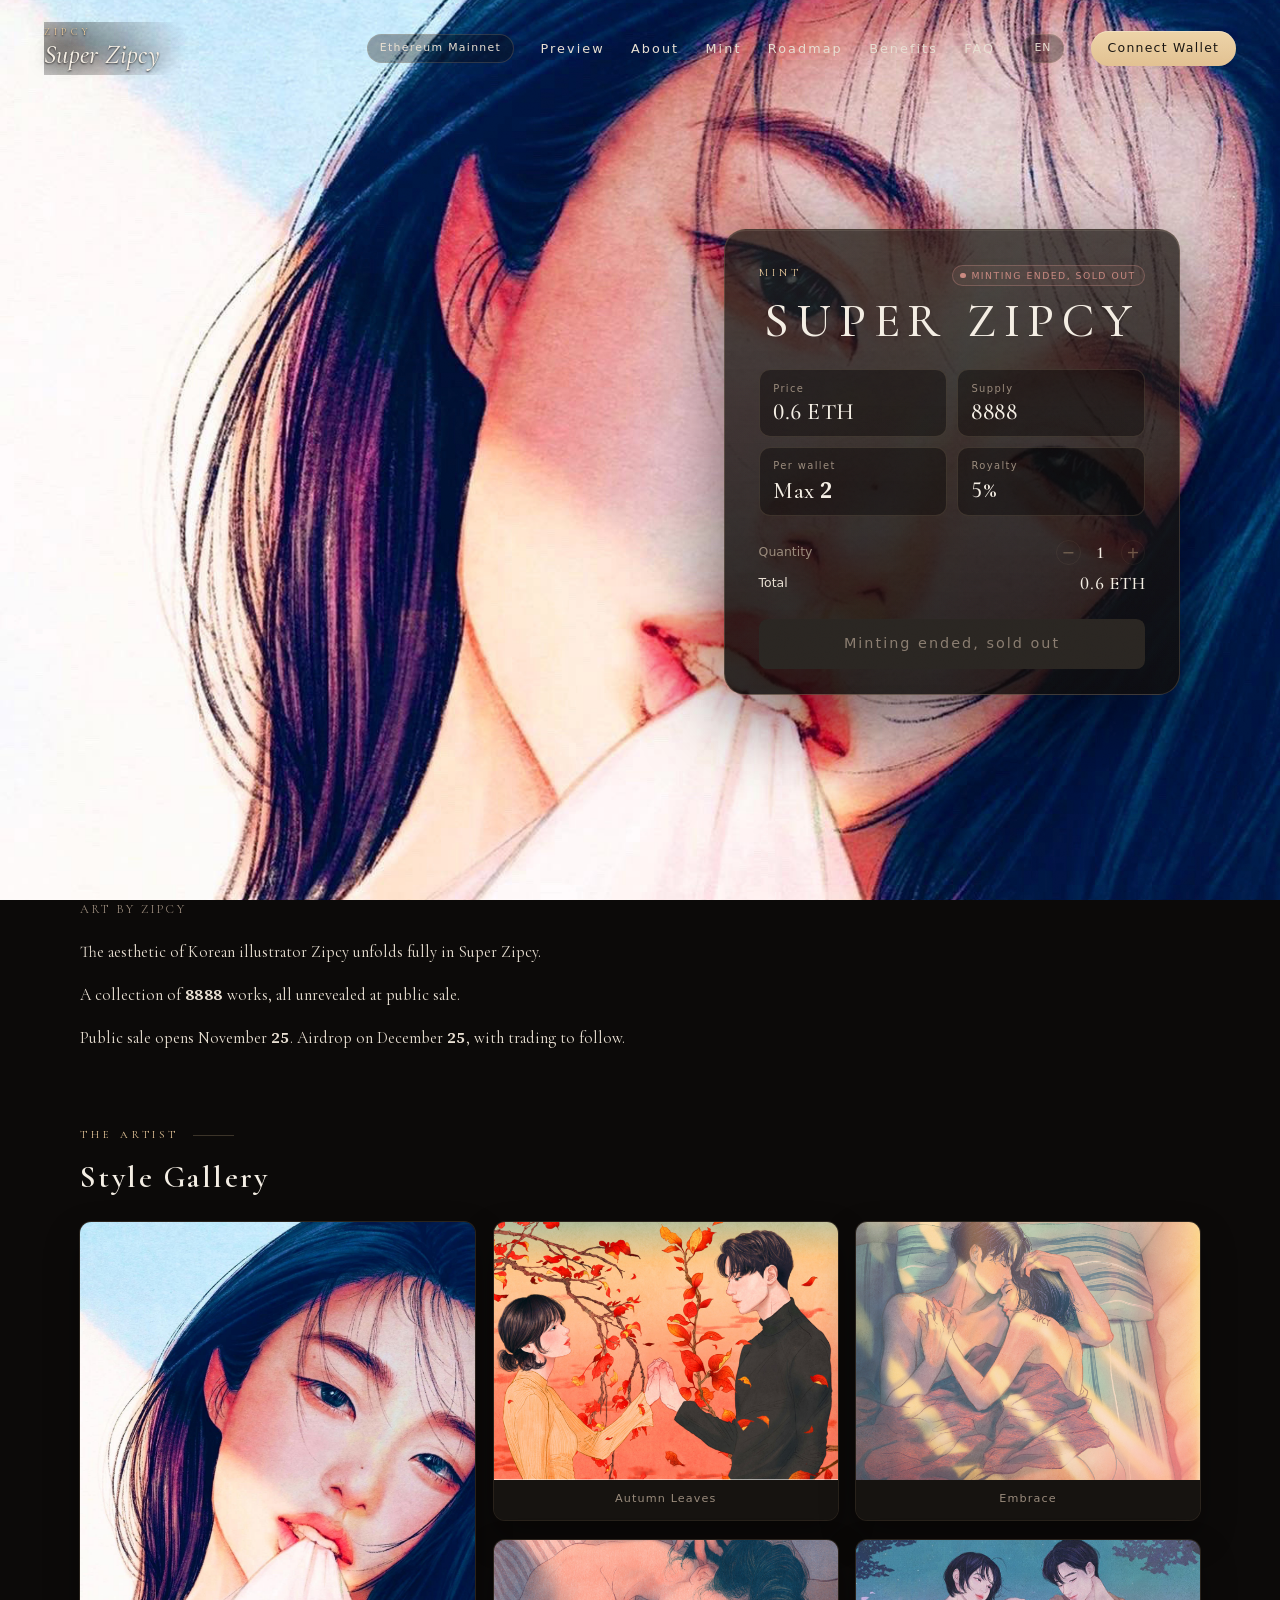
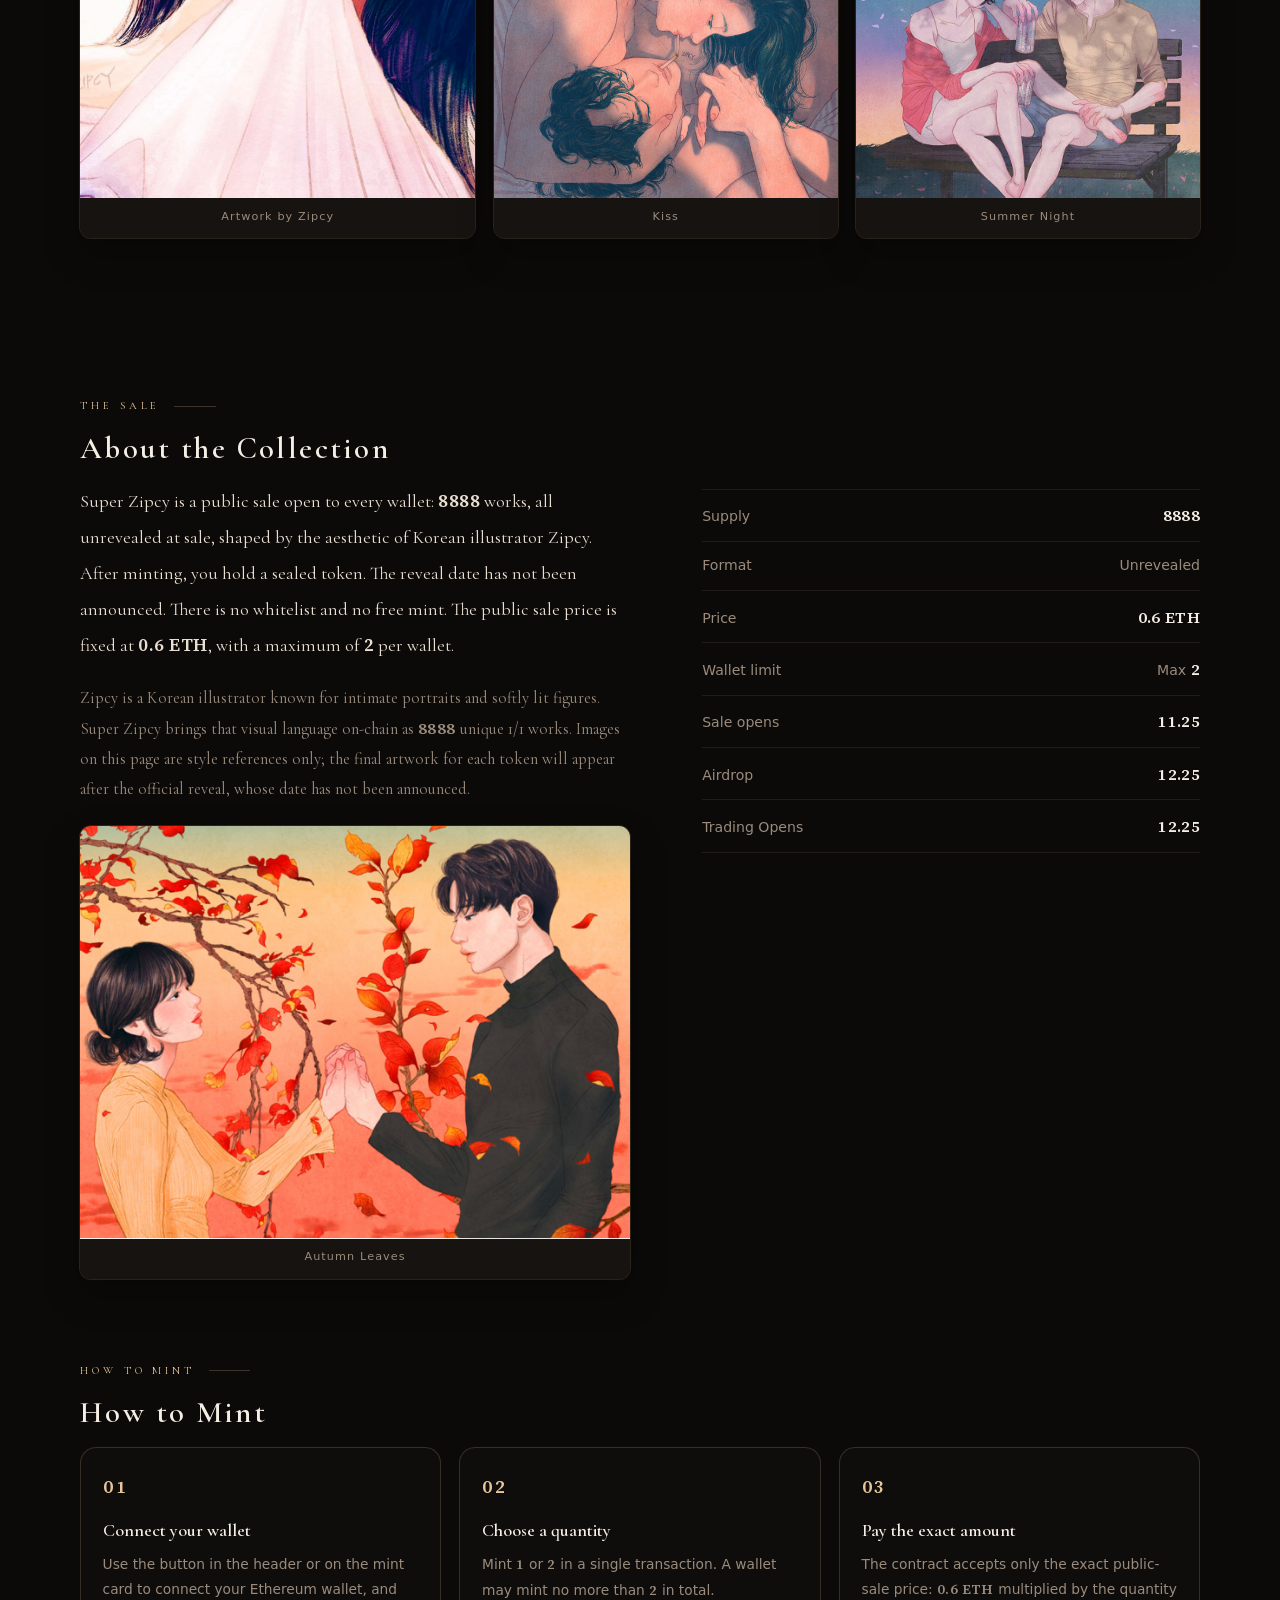
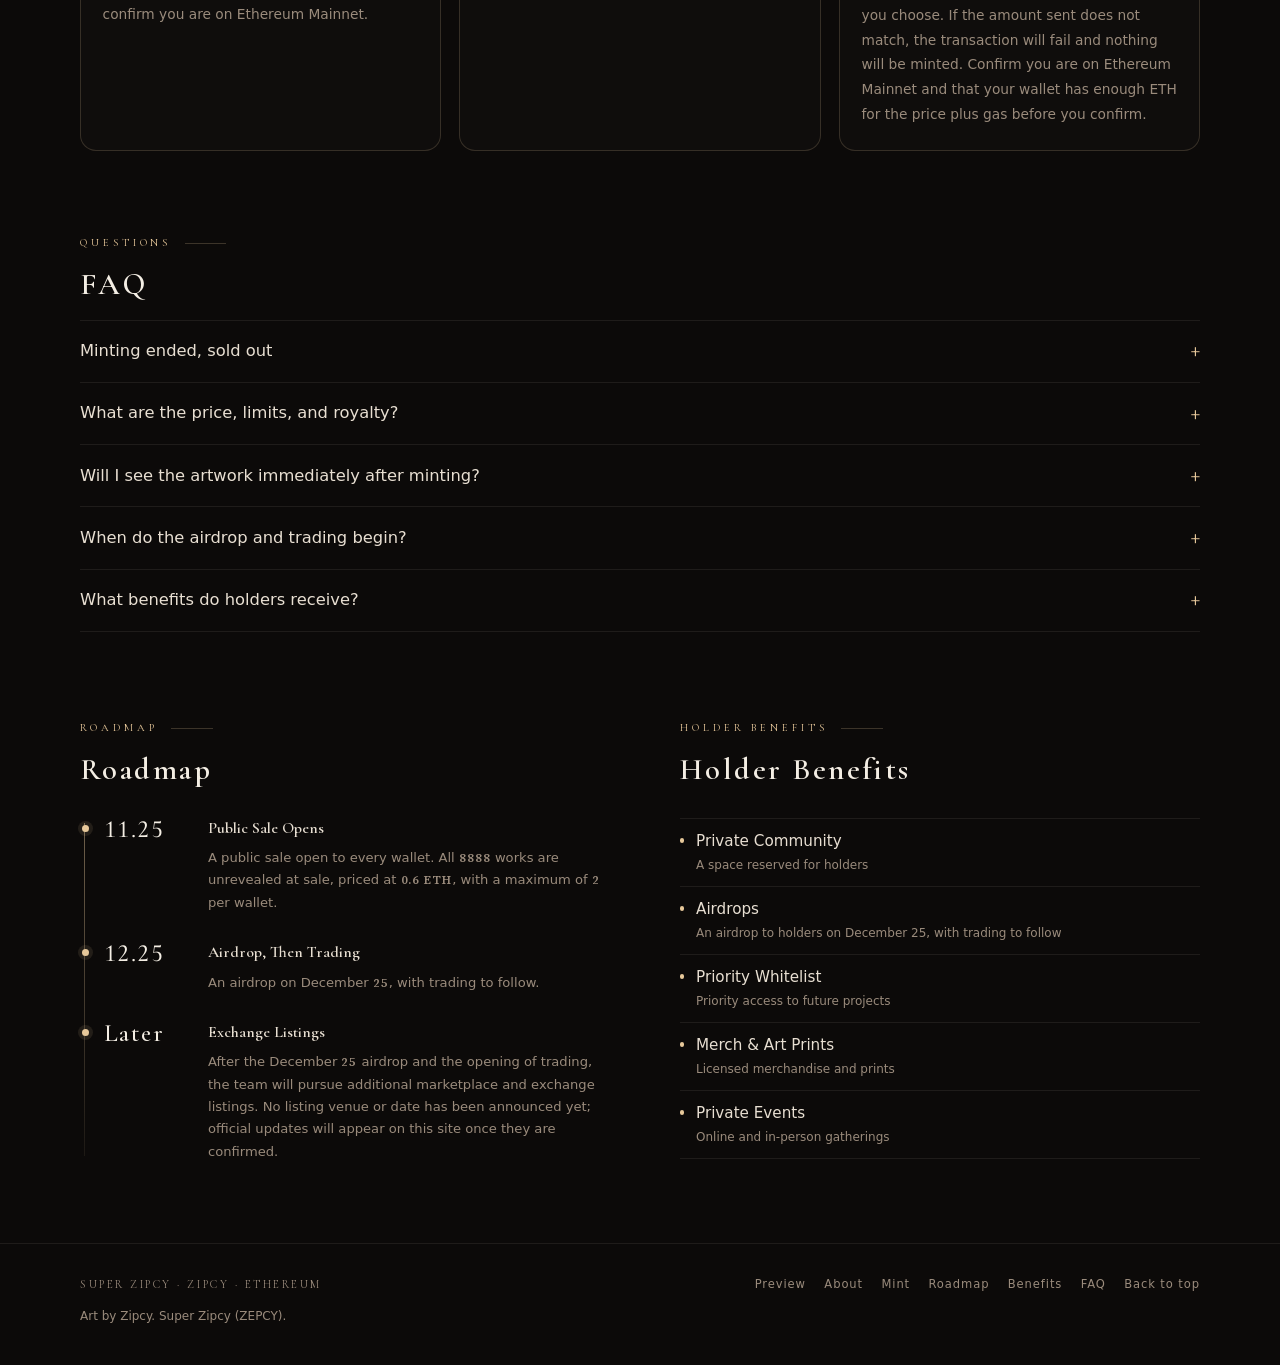
==== commit 18fc3613: "Turn off the 0.025 ETH participation fee section. Hide the fee section, footer link, and on-page pay" ====
--- a/index.html
+++ b/index.html
@@ -1 +1 @@
-<!DOCTYPE html><html lang="en" class="COsxPW_variable _9mYZ4G_variable Dcms5W_variable NEXIFW_variable cykdzq_variable -xxGKq_variable ZqWMoa_variable LmsDJq_variable h-full antialiased"><head><meta charSet="utf-8"/><meta name="viewport" content="width=device-width, initial-scale=1, viewport-fit=cover"/><link rel="preload" href="/_next/static/media/01d6212a423b17a1-s.p.1pvupmngxrt5z.woff2" as="font" crossorigin="" type="font/woff2"/><link rel="preload" href="/_next/static/media/4f6d27b94ac7f0f8-s.p.3aqr1xxws37ij.woff2" as="font" crossorigin="" type="font/woff2"/><link rel="preload" href="/_next/static/media/6d781941a62a4592-s.p.384qhh3n5pf8p.woff2" as="font" crossorigin="" type="font/woff2"/><link rel="preload" href="/_next/static/media/6f3ab718e3727c1a-s.p.3huc2loe0ie8a.woff2" as="font" crossorigin="" type="font/woff2"/><link rel="preload" href="/_next/static/media/7c42b85337e0c4bb-s.p.012bmydply3go.woff2" as="font" crossorigin="" type="font/woff2"/><link rel="preload" href="/_next/static/media/9c3a14bf42618ef4-s.p.2q2xrf88wug3q.woff2" as="font" crossorigin="" type="font/woff2"/><link rel="preload" href="/_next/static/media/bf4e26b3ed383284-s.p.0ljf6knlnfjjl.woff2" as="font" crossorigin="" type="font/woff2"/><link rel="preload" href="/_next/static/media/c85312908b950f41-s.p.2kxoktkbtnje5.woff2" as="font" crossorigin="" type="font/woff2"/><link rel="preload" href="/_next/static/media/dda1c1a49a80b437-s.p.28uqmbric7ahc.woff2" as="font" crossorigin="" type="font/woff2"/><link rel="preload" as="image" href="/images/hero.jpg"/><link rel="preload" as="image" href="/gallery/preview-1.jpg?v=20261124-gallery"/><link rel="preload" as="image" href="/gallery/preview-2.jpg"/><link rel="preload" as="image" href="/gallery/preview-3.jpg"/><link rel="preload" as="image" href="/gallery/preview-4.jpg"/><link rel="stylesheet" href="/_next/static/chunks/1ifnx-u7lwc90.css" data-precedence="next"/><link rel="stylesheet" href="/_next/static/chunks/206ka0n_vjip3.css" data-precedence="next"/><link rel="stylesheet" href="/_next/static/chunks/1a-6zzvosc8ud.css" data-precedence="next"/><link rel="stylesheet" href="/_next/static/chunks/1desy2k2d6fms.css" data-precedence="next"/><link rel="stylesheet" href="/_next/static/chunks/1284eqa44ss3x.css" data-precedence="next"/><link rel="stylesheet" href="/_next/static/chunks/3hfhh4--5dpk7.css" data-precedence="next"/><link rel="stylesheet" href="/_next/static/chunks/0hq2g9i59y7tr.css" data-precedence="next"/><link rel="stylesheet" href="/_next/static/chunks/28miqwviocjzg.css" data-precedence="next"/><link rel="preload" as="script" fetchPriority="low" href="/_next/static/chunks/2u4xbd4m-_uw1.js"/><script src="/_next/static/chunks/0axp4j0kty385.js" async=""></script><script src="/_next/static/chunks/03n58j2koi5mu.js" async=""></script><script src="/_next/static/chunks/turbopack-2u1d16houkiyo.js" async=""></script><script src="/_next/static/chunks/28aoef_hpewl5.js" async=""></script><script src="/_next/static/chunks/2-zx51z62t4rv.js" async=""></script><script src="/_next/static/chunks/1rw1zknfzi58n.js" async=""></script><script src="/_next/static/chunks/3bh2bmm1g_7ib.js" async=""></script><script src="/_next/static/chunks/30uz_yf626le8.js" async=""></script><script src="/_next/static/chunks/218-ktkipr51v.js" async=""></script><script src="/_next/static/chunks/1eb5glljesn_w.js" async=""></script><script src="/_next/static/chunks/2u_vwljuxfwjq.js" async=""></script><meta name="theme-color" content="#0c0a09"/><title>Super Zipcy — Official Mint on Ethereum</title><meta name="description" content="Super Zipcy official mint on Ethereum: 0.6 ETH, 8888 unrevealed works, maximum 2 per wallet. Minting ended, sold out. Airdrop on December 25, with trading to follow. The reveal date has not been announced."/><meta property="og:title" content="Super Zipcy — Official Mint on Ethereum"/><meta property="og:description" content="Super Zipcy official mint on Ethereum: 0.6 ETH, 8888 unrevealed works, maximum 2 per wallet. Minting ended, sold out. Airdrop on December 25, with trading to follow. The reveal date has not been announced."/><meta property="og:url" content="https://superzipcy.fun/"/><meta property="og:site_name" content="Super Zipcy"/><meta property="og:locale" content="en_US"/><meta property="og:image" content="https://superzipcy.fun/preview-home.png"/><meta property="og:image:width" content="1200"/><meta property="og:image:height" content="630"/><meta property="og:image:alt" content="Super Zipcy official artwork"/><meta property="og:type" content="website"/><meta name="twitter:card" content="summary_large_image"/><meta name="twitter:title" content="Super Zipcy — Official Mint on Ethereum"/><meta name="twitter:description" content="Super Zipcy official mint on Ethereum: 0.6 ETH, 8888 unrevealed works, maximum 2 per wallet. Minting ended, sold out. Airdrop on December 25, with trading to follow. The reveal date has not been announced."/><meta name="twitter:image" content="https://superzipcy.fun/preview-home.png"/><link rel="icon" href="/favicon.ico?favicon.117ezoe8m31dk.ico" sizes="48x48" type="image/x-icon"/><link rel="icon" href="/icon.svg?icon.18i36zykuztjx.svg" sizes="any" type="image/svg+xml"/><meta name="next-size-adjust" content=""/><script src="/_next/static/chunks/0cz1d0mv5g_q7.js" noModule=""></script></head><body class="min-h-full bg-ink text-ivory"><div hidden=""><!--$--><!--/$--></div><div data-rk=""><style>[data-rk]{--rk-blurs-modalOverlay:blur(4px);--rk-fonts-body:-apple-system, BlinkMacSystemFont, "Segoe UI", Roboto, Helvetica, Arial, sans-serif, "Apple Color Emoji", "Segoe UI Emoji", "Segoe UI Symbol";--rk-radii-actionButton:4px;--rk-radii-connectButton:4px;--rk-radii-menuButton:4px;--rk-radii-modal:8px;--rk-radii-modalMobile:8px;--rk-colors-accentColor:#e7c89a;--rk-colors-accentColorForeground:#14110e;--rk-colors-actionButtonBorder:rgba(255, 255, 255, 0.04);--rk-colors-actionButtonBorderMobile:rgba(255, 255, 255, 0.08);--rk-colors-actionButtonSecondaryBackground:rgba(255, 255, 255, 0.08);--rk-colors-closeButton:rgba(224, 232, 255, 0.6);--rk-colors-closeButtonBackground:rgba(255, 255, 255, 0.08);--rk-colors-connectButtonBackground:#1A1B1F;--rk-colors-connectButtonBackgroundError:#FF494A;--rk-colors-connectButtonInnerBackground:linear-gradient(0deg, rgba(255, 255, 255, 0.075), rgba(255, 255, 255, 0.15));--rk-colors-connectButtonText:#FFF;--rk-colors-connectButtonTextError:#FFF;--rk-colors-connectionIndicator:#30E000;--rk-colors-downloadBottomCardBackground:linear-gradient(126deg, rgba(0, 0, 0, 0) 9.49%, rgba(120, 120, 120, 0.2) 71.04%), #1A1B1F;--rk-colors-downloadTopCardBackground:linear-gradient(126deg, rgba(120, 120, 120, 0.2) 9.49%, rgba(0, 0, 0, 0) 71.04%), #1A1B1F;--rk-colors-error:#FF494A;--rk-colors-generalBorder:rgba(255, 255, 255, 0.08);--rk-colors-generalBorderDim:rgba(255, 255, 255, 0.04);--rk-colors-menuItemBackground:rgba(224, 232, 255, 0.1);--rk-colors-modalBackdrop:rgba(0, 0, 0, 0.5);--rk-colors-modalBackground:#1A1B1F;--rk-colors-modalBorder:rgba(255, 255, 255, 0.08);--rk-colors-modalText:#FFF;--rk-colors-modalTextDim:rgba(224, 232, 255, 0.3);--rk-colors-modalTextSecondary:rgba(255, 255, 255, 0.6);--rk-colors-profileAction:rgba(224, 232, 255, 0.1);--rk-colors-profileActionHover:rgba(224, 232, 255, 0.2);--rk-colors-profileForeground:rgba(224, 232, 255, 0.05);--rk-colors-selectedOptionBorder:rgba(224, 232, 255, 0.1);--rk-colors-standby:#FFD641;--rk-shadows-connectButton:0px 4px 12px rgba(0, 0, 0, 0.1);--rk-shadows-dialog:0px 8px 32px rgba(0, 0, 0, 0.32);--rk-shadows-profileDetailsAction:0px 2px 6px rgba(37, 41, 46, 0.04);--rk-shadows-selectedOption:0px 2px 6px rgba(0, 0, 0, 0.24);--rk-shadows-selectedWallet:0px 2px 6px rgba(0, 0, 0, 0.24);--rk-shadows-walletLogo:0px 2px 16px rgba(0, 0, 0, 0.16);}</style><div class="page"><div class="grain" aria-hidden="true"></div><a class="skip-link" href="#mint">Skip to mint</a><section class="hero" id="top"><div class="hero-visual" style="background-image:url(/images/hero.jpg)"><video class="hero-video" autoPlay="" muted="" loop="" playsInline="" preload="auto" poster="/images/hero.jpg" width="1080" height="1350" aria-label="Artwork by Zipcy" tabindex="-1" disablePictureInPicture=""><source src="/videos/hero-loop.mp4" type="video/mp4"/></video></div><div class="hero-veil" aria-hidden="true"></div><header class="site-header"><div class="site-header-inner"><a class="brand" href="#top"><span class="brand-kicker">Zipcy</span><span class="brand-name">Super Zipcy</span></a><nav class="header-nav" aria-label="About"><span class="chain-pill">Ethereum Mainnet</span><a class="nav-link" href="#works">Preview</a><a class="nav-link" href="#about">About</a><a class="nav-link" href="#mint">Mint</a><a class="nav-link" href="#roadmap">Roadmap</a><a class="nav-link" href="#benefits">Benefits</a><a class="nav-link" href="#faq">FAQ</a><details class="mobile-menu"><summary>Menu</summary><div class="mobile-menu-panel"><a href="#works">Preview</a><a href="#about">About</a><a href="#mint">Mint</a><a href="#roadmap">Roadmap</a><a href="#benefits">Benefits</a><a href="#faq">FAQ</a></div></details><details class="lang-switch"><summary aria-label="Language">EN</summary><div class="lang-switch-panel" role="listbox" aria-label="Language"><button type="button" role="option" aria-selected="true" class="is-active">English</button><button type="button" role="option" aria-selected="false">한국어</button><button type="button" role="option" aria-selected="false">繁體中文</button></div></details><button type="button" class="btn-connect" disabled="">Connect Wallet</button></nav></div></header><div class="hero-stage" id="mint"><div class="mint-card"><div class="mint-kicker-row"><p class="mint-kicker">Mint</p><span class="status-pill is-sold">Minting ended, sold out</span></div><h1 class="mint-title">SUPER ZIPCY</h1><div class="sale-countdown" role="timer" aria-live="polite" aria-atomic="true"><p class="sale-countdown-when">Starts<!-- --> <span class="num">Nov 25, 08:00 UTC</span></p><div class="sale-countdown-grid"><div class="sale-countdown-unit"><strong class="num">—</strong><span>Days</span></div><div class="sale-countdown-unit"><strong class="num">—</strong><span>Hours</span></div><div class="sale-countdown-unit"><strong class="num">—</strong><span>Min</span></div><div class="sale-countdown-unit"><strong class="num">—</strong><span>Sec</span></div></div></div><dl class="stat-grid"><div class="stat-box"><dt>Price</dt><dd class="num">0.6 ETH</dd></div><div class="stat-box"><dt>Supply</dt><dd class="num">8888</dd></div><div class="stat-box"><dt>Per wallet</dt><dd>Max <span class="num">2</span></dd></div><div class="stat-box"><dt>Royalty</dt><dd class="num">5%</dd></div></dl><div class="qty-row"><span>Quantity</span><div class="stepper"><button type="button" aria-label="Decrease quantity" disabled="">−</button><span class="num">1</span><button type="button" aria-label="Increase quantity" disabled="">+</button></div></div><div class="total-row"><span>Total</span><strong class="num">0.6 ETH</strong></div><button type="button" disabled="" class="btn-gold">Minting ended, sold out</button></div></div></section><div class="credit-block"><p class="credit-band"><span>Art by Zipcy</span></p><div class="credit-intro"><p>The aesthetic of Korean illustrator Zipcy unfolds fully in Super Zipcy.</p><p>A collection of <span class="num">8888</span> works, all unrevealed at public sale.</p><p>Public sale opens November <span class="num">25</span>. Airdrop on December <span class="num">25</span>, with trading to follow.</p></div></div><main class="below"><section class="section-shell fee" id="fee"><p class="section-kicker">Participation</p><h2 class="section-title">Participation Fee</h2><div class="fee-panel"><p class="fee-lead">Minting includes a fee of <span class="num">0.025 ETH</span>. This fee is primarily used for the airdrop snapshot and for subsequent marketplace listings.</p><div class="fee-pay"><div class="fee-amount-row"><span>Fee</span><strong class="num">0.025 ETH</strong></div><button type="button" disabled="" class="btn-gold is-pending-mount">Connect wallet to pay</button></div></div></section><section class="section-shell works" id="works"><p class="section-kicker">The Artist</p><h2 class="section-title">Style Gallery</h2><div class="gallery-board"><figure class="frame frame-feature gallery-feature"><img src="/images/hero.jpg" alt="Artwork by Zipcy" width="1440" height="1800"/><figcaption>Artwork by Zipcy</figcaption></figure><figure class="frame"><img src="/gallery/preview-1.jpg?v=20261124-gallery" alt="Artwork by Zipcy: Autumn Leaves" width="1268" height="951"/><figcaption>Autumn Leaves</figcaption></figure><figure class="frame"><img src="/gallery/preview-2.jpg" alt="Artwork by Zipcy: Embrace" width="1280" height="960"/><figcaption>Embrace</figcaption></figure><figure class="frame"><img src="/gallery/preview-3.jpg" alt="Artwork by Zipcy: Kiss" width="1158" height="868"/><figcaption>Kiss</figcaption></figure><figure class="frame"><img src="/gallery/preview-4.jpg" alt="Artwork by Zipcy: Summer Night" width="873" height="654"/><figcaption>Summer Night</figcaption></figure></div></section><section class="section-shell story" id="about"><p class="section-kicker">The Sale</p><h2 class="section-title">About the Collection</h2><div class="story-grid"><div class="story-copy"><p class="story-lead">Super Zipcy is a public sale open to every wallet: <span class="num">8888</span> works, all unrevealed at sale, shaped by the aesthetic of Korean illustrator Zipcy. After minting, you hold a sealed token. The reveal date has not been announced. There is no whitelist and no free mint. The public sale price is fixed at <span class="num">0.6 ETH</span>, with a maximum of <span class="num">2</span> per wallet.</p><p class="story-artist">Zipcy is a Korean illustrator known for intimate portraits and softly lit figures. Super Zipcy brings that visual language on-chain as <span class="num">8888</span> unique 1/1 works. Images on this page are style references only; the final artwork for each token will appear after the official reveal, whose date has not been announced.</p><figure class="frame story-art"><img src="/gallery/preview-1.jpg?v=20261124-gallery" alt="Artwork by Zipcy: Autumn Leaves" width="1268" height="951"/><figcaption>Autumn Leaves</figcaption></figure></div><ul class="story-facts"><li><span>Supply</span><span class="num">8888</span></li><li><span>Format</span><span>Unrevealed</span></li><li><span>Price</span><span class="num">0.6 ETH</span></li><li><span>Wallet limit</span><span>Max <span class="num">2</span></span></li><li><span>Sale opens</span><span class="num">11.25</span></li><li><span>Airdrop</span><span class="num">12.25</span></li><li><span>Trading Opens</span><span class="num">12.25</span></li></ul></div></section><section class="section-shell steps" id="howto"><p class="section-kicker">How to Mint</p><h2 class="section-title">How to Mint</h2><ol class="step-grid"><li><span class="num step-no">01</span><h3>Connect your wallet</h3><p>Use the button in the header or on the mint card to connect your Ethereum wallet, and confirm you are on Ethereum Mainnet.</p></li><li><span class="num step-no">02</span><h3>Choose a quantity</h3><p>Mint <span class="num">1</span> or <span class="num">2</span> in a single transaction. A wallet may mint no more than <span class="num">2</span> in total.</p></li><li><span class="num step-no">03</span><h3>Pay the exact amount</h3><p>The contract accepts only the exact public-sale price: <span class="num">0.6 ETH</span> multiplied by the quantity you choose. If the amount sent does not match, the transaction will fail and nothing will be minted. Confirm you are on Ethereum Mainnet and that your wallet has enough ETH for the price plus gas before you confirm.</p></li></ol></section><section class="section-shell faq" id="faq"><p class="section-kicker">Questions</p><h2 class="section-title">FAQ</h2><div class="faq-list"><details><summary>Minting ended, sold out</summary><p>Minting ended, sold out.</p></details><details><summary>What are the price, limits, and royalty?</summary><p>The public sale price is fixed at <span class="num">0.6 ETH</span>. Each wallet may mint a maximum of <span class="num">2</span>, and no more than <span class="num">2</span> in a single transaction. Secondary-market royalty is <span class="num">5</span>%.</p></details><details><summary>Will I see the artwork immediately after minting?</summary><p>No. All <span class="num">8888</span> works remain unrevealed during the public sale. You will hold a sealed token. The reveal date has not been announced.</p></details><details><summary>When do the airdrop and trading begin?</summary><p>The airdrop will be sent on December <span class="num">25</span>, with trading to follow.</p></details><details><summary>What benefits do holders receive?</summary><p>Announced benefits include a private community, airdrop rewards, priority whitelist access, merch and art prints, and private events. The airdrop is scheduled for December <span class="num">25</span>, with trading to follow. Further details will be shared later.</p></details></div></section><div class="section-shell split"><section id="roadmap"><p class="section-kicker">Roadmap</p><h2 class="section-title">Roadmap</h2><ol class="roadmap-list"><li class="roadmap-item"><span class="roadmap-date num">11.25</span><div class="roadmap-copy"><strong>Public Sale Opens</strong><p>A public sale open to every wallet. All <span class="num">8888</span> works are unrevealed at sale, priced at <span class="num">0.6 ETH</span>, with a maximum of <span class="num">2</span> per wallet.</p></div></li><li class="roadmap-item"><span class="roadmap-date num">12.25</span><div class="roadmap-copy"><strong>Airdrop, Then Trading</strong><p>An airdrop on December <span class="num">25</span>, with trading to follow.</p></div></li><li class="roadmap-item"><span class="roadmap-date num">Later</span><div class="roadmap-copy"><strong>Exchange Listings</strong><p>After the December <span class="num">25</span> airdrop and the opening of trading, the team will pursue additional marketplace and exchange listings. No listing venue or date has been announced yet; official updates will appear on this site once they are confirmed.</p></div></li></ol></section><section id="benefits"><p class="section-kicker">Holder Benefits</p><h2 class="section-title">Holder Benefits</h2><ul class="benefit-list"><li><div><span class="benefit-zh">Private Community</span><span class="benefit-detail">A space reserved for holders</span></div></li><li><div><span class="benefit-zh">Airdrops</span><span class="benefit-detail">An airdrop to holders on December 25, with trading to follow</span></div></li><li><div><span class="benefit-zh">Priority Whitelist</span><span class="benefit-detail">Priority access to future projects</span></div></li><li><div><span class="benefit-zh">Merch &amp; Art Prints</span><span class="benefit-detail">Licensed merchandise and prints</span></div></li><li><div><span class="benefit-zh">Private Events</span><span class="benefit-detail">Online and in-person gatherings</span></div></li></ul></section></div></main><footer class="site-footer"><div class="footer-inner"><div class="footer-top"><p class="footer-mark">Super Zipcy · Zipcy · Ethereum</p><nav class="footer-nav" aria-label="About"><a href="#works">Preview</a><a href="#about">About</a><a href="#mint">Mint</a><a href="#fee">Fee</a><a href="#roadmap">Roadmap</a><a href="#benefits">Benefits</a><a href="#faq">FAQ</a><a href="#top">Back to top</a></nav></div><p class="footer-copy">Art by Zipcy. Super Zipcy (ZEPCY).</p></div></footer></div><!--$--><!--/$--></div><script id="_R_">(globalThis["TURBOPACK"] || (globalThis["TURBOPACK"] = [])).push({"otherChunks":["static/chunks/2u4xbd4m-_uw1.js","static/chunks/0axp4j0kty385.js","static/chunks/03n58j2koi5mu.js"],"runtimeModuleIds":[8092]});</script><script src="/_next/static/chunks/2u4xbd4m-_uw1.js" async=""></script><script>(self.__next_f=self.__next_f||[]).push([0])</script><script>self.__next_f.push([1,"1:\"$Sreact.fragment\"\n2:\"/_next/static/chunks/28aoef_hpewl5.js\"\n3:\"/_next/static/chunks/2-zx51z62t4rv.js\"\n4:\"/_next/static/chunks/1rw1zknfzi58n.js\"\n5:\"/_next/static/chunks/3bh2bmm1g_7ib.js\"\n6:\"/_next/static/chunks/30uz_yf626le8.js\"\n7:\"/_next/static/chunks/218-ktkipr51v.js\"\n8:\"/_next/static/chunks/1eb5glljesn_w.js\"\n9:I[44636,[\"$2\",\"$3\",\"$4\",\"$5\",\"$6\",\"$7\",\"$8\"],\"Providers\"]\na:I[29731,[\"$2\",\"$3\",\"$4\",\"$5\",\"$6\",\"$7\",\"$8\"],\"default\"]\nb:I[83960,[\"$2\",\"$3\",\"$4\",\"$5\",\"$6\",\"$7\",\"$8\"],\"default\"]\nd:\"/_next/static/chunks/2u_vwljuxfwjq.js\"\ne:I[23006,[\"$2\",\"$3\",\"$4\",\"$5\",\"$6\",\"$7\",\"$8\",\"$d\"],\"SkipLink\"]\nf:I[69866,[\"$2\",\"$3\",\"$4\",\"$5\",\"$6\",\"$7\",\"$8\",\"$d\"],\"HeroVideo\"]\n10:I[36852,[\"$2\",\"$3\",\"$4\",\"$5\",\"$6\",\"$7\",\"$8\",\"$d\"],\"SiteHeader\"]\n11:I[89936,[\"$2\",\"$3\",\"$4\",\"$5\",\"$6\",\"$7\",\"$8\",\"$d\"],\"MintPanel\"]\n12:I[72526,[\"$2\",\"$3\",\"$4\",\"$5\",\"$6\",\"$7\",\"$8\",\"$d\"],\"OwnerPanel\"]\n13:I[2104,[\"$2\",\"$3\",\"$4\",\"$5\",\"$6\",\"$7\",\"$8\",\"$d\"],\"CreditBand\"]\n14:I[65979,[\"$2\",\"$3\",\"$4\",\"$5\",\"$6\",\"$7\",\"$8\",\"$d\"],\"FeeSection\"]\n15:I[13597,[\"$2\",\"$3\",\"$4\",\"$5\",\"$6\",\"$7\",\"$8\",\"$d\"],\"Gallery\"]\n16:I[32456,[\"$2\",\"$3\",\"$4\",\"$5\",\"$6\",\"$7\",\"$8\",\"$d\"],\"Story\"]\n17:I[58837,[\"$2\",\"$3\",\"$4\",\"$5\",\"$6\",\"$7\",\"$8\",\"$d\"],\"Roadmap\"]\n18:I[8745,[\"$2\",\"$3\",\"$4\",\"$5\",\"$6\",\"$7\",\"$8\",\"$d\"],\"SiteFooter\"]\n19:I[29959,[\"$2\",\"$3\",\"$4\",\"$5\",\"$6\",\"$7\",\"$8\"],\"OutletBoundary\"]\n1a:\"$Sreact.suspense\"\n1c:\"ViewportBoundary\"\n1d:I[29959,[\"$2\",\"$3\",\"$4\",\"$5\",\"$6\",\"$7\",\"$8\"],\"$1c\"]\n1f:\"MetadataBoundary\"\n20:I[29959,[\"$2\",\"$3\",\"$4\",\"$5\",\"$6\",\"$7\",\"$8\"],\"$1f\"]\n22:I[68181,[\"$2\",\"$3\",\"$4\",\"$5\",\"$6\",\"$7\",\"$8\"],\"default\",1]\n:HL[\"/_next/static/chunks/1ifnx-u7lwc90.css\",\"style\"]\n:HL[\"/_next/static/chunks/206ka0n_vjip3.css\",\"style\"]\n:HL[\"/_next/static/chunks/1a-6zzvosc8ud.css\",\"style\"]\n:HL[\"/_next/static/chunks/1desy2k2d6fms.css\",\"style\"]\n:HL[\"/_next/static/chunks/1284eqa44ss3x.css\",\"style\"]\n:HL[\"/_next/static/chunks/3hfhh4--5dpk7.css\",\"style\"]\n:HL[\"/_next/static/chunks/0hq2g9i59y7tr.css\",\"style\"]\n:HL[\"/_next/static/chunks/28miqwviocjzg.css\",\"style\"]\n:HL[\"/_next/static/media/01d6212a423b17a1-s.p.1pvupmngxrt5z.woff2\",\"font\",{\"crossOrigin\":\"\",\"type\":\"font/woff2\"}]\n:HL[\"/_next/static/media/4f6d27b94ac7f0f8-s.p.3aqr1xxws37ij.woff2\",\"font\",{\"crossOrigin\":\"\",\"type\":\"font/woff2\"}]\n:HL[\"/_next/static/media/6d781941a62a4592-s.p.384qhh3n5pf8p.woff2\",\"font\",{\"crossOrigin\":\"\",\"type\":\"font/woff2\"}]\n:HL[\"/_next/static/media/6f3ab718e3727c1a-s.p.3huc2loe0ie8a.woff2\",\"font\",{\"crossOrigin\":\"\",\"type\":\"font/woff2\"}]\n:HL[\"/_next/static/media/7c42b85337e0c4bb-s.p.012bmydply3go.woff2\",\"font\",{\"crossOrigin\":\"\",\"type\":\"font/woff2\"}]\n:HL[\"/_next/static/media/9c3a14bf42618ef4-s.p.2q2xrf88wug3q.woff2\",\"font\",{\"crossOrigin\":\"\",\"type\":\"font/woff2\"}]\n:HL[\"/_next/static/media/bf4e26b3ed383284-s.p.0ljf6knlnfjjl.woff2\",\"font\",{\"crossOrigin\":\"\",\"type\":\"font/woff2\"}]\n:HL[\"/_next/static/media/c85312908b950f41-s.p.2kxoktkbtnje5.woff2\",\"font\",{\"crossOrigin\":\"\",\"type\":\"font/woff2\"}]\n:HL[\"/_next/static/media/dda1c1a49a80b437-s.p.28uqmbric7ahc.woff2\",\"font\",{\"crossOrigin\":\"\",\"type\":\"font/woff2\"}]\nc:[[\"children\",{\"s\":\"__PAGE__\",\"h\":512,\"d\":{\"r\":[\"$\",\"$1\",\"c\",{\"children\":[[\"$\",\"div\",null,{\"className\":\"page\",\"children\":[[\"$\",\"div\",null,{\"className\":\"grain\",\"aria-hidden\":\"true\"}],[\"$\",\"$Le\",null,{}],[\"$\",\"section\",null,{\"className\":\"hero\",\"id\":\"top\",\"children\":[[\"$\",\"div\",null,{\"className\":\"hero-visual\",\"style\":{\"backgroundImage\":\"url(/images/hero.jpg)\"},\"children\":[\"$\",\"$Lf\",null,{}]}],[\"$\",\"div\",null,{\"className\":\"hero-veil\",\"aria-hidden\":\"true\"}],[\"$\",\"$L10\",null,{}],[\"$\",\"div\",null,{\"className\":\"hero-stage\",\"id\":\"mint\",\"children\":[[\"$\",\"$L11\",null,{}],[\"$\",\"$L12\",null,{}]]}]]}],[\"$\",\"$L13\",null,{}],[\"$\",\"main\",null,{\"className\":\"below\",\"children\":[[\"$\",\"$L14\",null,{}],[\"$\",\"$L15\",null,{}],[\"$\",\"$L16\",null,{}],[\"$\",\"$L17\",null,{}]]}],[\"$\",\"$L18\",null,{}]]}],[[\"$\",\"script\",\"script-0\",{\"src\":\"/_next/static/chunks/2u_vwljuxfwjq.js\",\"async\":true,\"nonce\":\"$undefined\"}]],[\"$\",\"$L19\",null,{\"children\":[\"$\",\"$1a\",null,{\"name\":\"Next.MetadataOutlet\",\"children\":\"$@1b\"}]}]]}],\"p\":false,\"v\":null}}]]\n0:{\"P\":null,\"c\":[\"\",\"\"],\"q\":\"\",\"i\":false,\"t\":{\"t\":{\"s\":\"\",\"h\":528,\"d\":{\"r\":[\"$\",\"$1\",\"c\",{\"children\":[[[\"$\",\"link\",\"0\",{\"rel\":\"stylesheet\",\"href\":\"/_next/static/chunks/1ifnx-u7lwc90.css\",\"precedence\":\"next\",\"crossOrigin\":\"$undefined\",\"nonce\":\"$undefined\"}],[\"$\",\"link\",\"1\",{\"rel\":\"stylesheet\",\"href\":\"/_next/static/chunks/206ka0n_vjip3.css\",\"precedence\":\"next\",\"crossOrigin\":\"$undefined\",\"nonce\":\"$undefined\"}],[\"$\",\"link\",\"2\",{\"rel\":\"stylesheet\",\"href\":\"/_next/static/chunks/1a-6zzvosc8ud.css\",\"precedence\":\"next\",\"crossOrigin\":\"$undefined\",\"nonce\":\"$undefined\"}],[\"$\",\"link\",\"3\",{\"rel\":\"stylesheet\",\"href\":\"/_next/static/chunks/1desy2k2d6fms.css\",\"precedence\":\"next\",\"crossOrigin\":\"$undefined\",\"nonce\":\"$undefined\"}],[\"$\",\"link\",\"4\",{\"rel\":\"stylesheet\",\"href\":\"/_next/static/chunks/1284eqa44ss3x.css\",\"precedence\":\"next\",\"crossOrigin\":\"$undefined\",\"nonce\":\"$undefined\"}],[\"$\",\"link\",\"5\",{\"rel\":\"stylesheet\",\"href\":\"/_next/static/chunks/3hfhh4--5dpk7.css\",\"precedence\":\"next\",\"crossOrigin\":\"$undefined\",\"nonce\":\"$undefined\"}],[\"$\",\"link\",\"6\",{\"rel\":\"stylesheet\",\"href\":\"/_next/static/chunks/0hq2g9i59y7tr.css\",\"precedence\":\"next\",\"crossOrigin\":\"$undefined\",\"nonce\":\"$undefined\"}],[\"$\",\"link\",\"7\",{\"rel\":\"stylesheet\",\"href\":\"/_next/static/chunks/28miqwviocjzg.css\",\"precedence\":\"next\",\"crossOrigin\":\"$undefined\",\"nonce\":\"$undefined\"}],[\"$\",\"script\",\"script-0\",{\"src\":\"/_next/static/chunks/28aoef_hpewl5.js\",\"async\":true,\"nonce\":\"$undefined\"}],[\"$\",\"script\",\"script-1\",{\"src\":\"/_next/static/chunks/2-zx51z62t4rv.js\",\"async\":true,\"nonce\":\"$undefined\"}],[\"$\",\"script\",\"script-2\",{\"src\":\"/_next/static/chunks/1rw1zknfzi58n.js\",\"async\":true,\"nonce\":\"$undefined\"}],[\"$\",\"script\",\"script-3\",{\"src\":\"/_next/static/chunks/3bh2bmm1g_7ib.js\",\"async\":true,\"nonce\":\"$undefined\"}],[\"$\",\"script\",\"script-4\",{\"src\":\"/_next/static/chunks/30uz_yf626le8.js\",\"async\":true,\"nonce\":\"$undefined\"}],[\"$\",\"script\",\"script-5\",{\"src\":\"/_next/static/chunks/218-ktkipr51v.js\",\"async\":true,\"nonce\":\"$undefined\"}],[\"$\",\"script\",\"script-6\",{\"src\":\"/_next/static/chunks/1eb5glljesn_w.js\",\"async\":true,\"nonce\":\"$undefined\"}]],[\"$\",\"html\",null,{\"lang\":\"en\",\"className\":\"COsxPW_variable _9mYZ4G_variable Dcms5W_variable NEXIFW_variable cykdzq_variable -xxGKq_variable ZqWMoa_variable LmsDJq_variable h-full antialiased\",\"children\":[\"$\",\"body\",null,{\"className\":\"min-h-full bg-ink text-ivory\",\"children\":[\"$\",\"$L9\",null,{\"children\":[\"$\",\"$La\",null,{\"parallelRouterKey\":\"children\",\"error\":\"$undefined\",\"errorStyles\":\"$undefined\",\"errorScripts\":\"$undefined\",\"template\":[\"$\",\"$Lb\",null,{}],\"templateStyles\":\"$undefined\",\"templateScripts\":\"$undefined\",\"notFound\":[[[\"$\",\"title\",null,{\"children\":\"404: This page could not be found.\"}],[\"$\",\"div\",null,{\"style\":{\"fontFamily\":\"system-ui,\\\"Segoe UI\\\",Roboto,Helvetica,Arial,sans-serif,\\\"Apple Color Emoji\\\",\\\"Segoe UI Emoji\\\"\",\"height\":\"100vh\",\"textAlign\":\"center\",\"display\":\"flex\",\"flexDirection\":\"column\",\"alignItems\":\"center\",\"justifyContent\":\"center\"},\"children\":[\"$\",\"div\",null,{\"children\":[[\"$\",\"style\",null,{\"dangerouslySetInnerHTML\":{\"__html\":\"body{color:#000;background:#fff;margin:0}.next-error-h1{border-right:1px solid rgba(0,0,0,.3)}@media (prefers-color-scheme:dark){body{color:#fff;background:#000}.next-error-h1{border-right:1px solid rgba(255,255,255,.3)}}\"}}],[\"$\",\"h1\",null,{\"className\":\"next-error-h1\",\"style\":{\"display\":\"inline-block\",\"margin\":\"0 20px 0 0\",\"padding\":\"0 23px 0 0\",\"fontSize\":24,\"fontWeight\":500,\"verticalAlign\":\"top\",\"lineHeight\":\"49px\"},\"children\":404}],[\"$\",\"div\",null,{\"style\":{\"display\":\"inline-block\"},\"children\":[\"$\",\"h2\",null,{\"style\":{\"fontSize\":14,\"fontWeight\":400,\"lineHeight\":\"49px\",\"margin\":0},\"children\":\"This page could not be found.\"}]}]]}]}]],[]],\"forbidden\":\"$undefined\",\"unauthorized\":\"$undefined\"}]}]}]}]]}],\"p\":false,\"v\":null},\"c\":\"$Qc\"},\"h\":{\"r\":[\"$\",\"$1\",\"h\",{\"children\":[null,[\"$\",\"$L1d\",null,{\"children\":\"$L1e\"}],[\"$\",\"$L20\",null,{\"children\":[[\"$\",\"div\",null,{\"hidden\":true,\"children\":[\"$\",\"$1a\",null,{\"name\":\"Next.Metadata\",\"children\":\"$L21\"}]}],null]}],[\"$\",\"meta\",null,{\"name\":\"next-size-adjust\",\"content\":\"\"}]]}],\"p\":false,\"v\":null}},\"m\":\"$undefined\",\"G\":[\"$22\",[[\"$\",\"link\",\"0\",{\"rel\":\"stylesheet\",\"href\":\"/_next/static/chunks/1ifnx-u7lwc90.css\",\"precedence\":\"next\",\"crossOrigin\":\"$undefined\",\"nonce\":\"$undefined\"}],[\"$\",\"link\",\"1\",{\"rel\":\"stylesheet\",\"href\":\"/_next/static/chunks/206ka0n_vjip3.css\",\"precedence\":\"next\",\"crossOrigin\":\"$undefined\",\"nonce\":\"$undefined\"}],[\"$\",\"link\",\"2\",{\"rel\":\"stylesheet\",\"href\":\"/_next/static/chunks/1a-6zzvosc8ud.css\",\"precedence\":\"next\",\"crossOrigin\":\"$undefined\",\"nonce\":\"$undefined\"}],[\"$\",\"link\",\"3\",{\"rel\":\"stylesheet\",\"href\":\"/_next/static/chunks/1desy2k2d6fms.css\",\"precedence\":\"next\",\"crossOrigin\":\"$undefined\",\"nonce\":\"$undefined\"}],[\"$\",\"link\",\"4\",{\"rel\":\"stylesheet\",\"href\":\"/_next/static/chunks/1284eqa44ss3x.css\",\"precedence\":\"next\",\"crossOrigin\":\"$undefined\",\"nonce\":\"$undefined\"}],[\"$\",\"link\",\"5\",{\"rel\":\"stylesheet\",\"href\":\"/_next/static/chunks/3hfhh4--5dpk7.css\",\"precedence\":\"next\",\"crossOrigin\":\"$undefined\",\"nonce\":\"$undefined\"}],[\"$\",\"link\",\"6\",{\"rel\":\"stylesheet\",\"href\":\"/_next/static/chunks/0hq2g9i59y7tr.css\",\"precedence\":\"next\",\"crossOrigin\":\"$undefined\",\"nonce\":\"$undefined\"}],\"$L23\"]],\"S\":true,\"r\":\"$undefined\",\"s\":\"$undefined\",\"a\":\"$undefined\",\"l\":\"$undefined\",\"p\":\"$undefined\",\"d\":\"$undefined\",\"b\":\"1KjwCezdb48qlSBBsol1q\"}\n23:[\"$\",\"link\",\"7\",{\"rel\":\"stylesheet\",\"href\":\"/_next/static/chunks/28miqwviocjzg.css\",\"precedence\":\"next\",\"crossOrigin\":\"$undefined\",\"nonce\":\"$undefined\"}]\n1e:[[\"$\",\"meta\",\"0\",{\"charSet\":\"utf-8\"}],[\"$\",\"meta\",\"1\",{\"name\":\"viewport\",\"content\":\"width=device-width, initial-scale=1, viewport-fit=cover\"}],[\"$\",\"meta\",\"2\",{\"name\":\"theme-color\",\"content\":\"#0c0a09\"}]]\n24:I[47089,[\"$2\",\"$3\",\"$4\",\"$5\",\"$6\",\"$7\",\"$8\"],\"IconMark\"]\n1b:null\n21:[[\"$\",\"title\",\"0\",{\"children\":\"Super Zipcy — Official Mint on Ethereum\"}],[\"$\",\"meta\",\"1\",{\"name\":\"description\",\"content\":\"Super Zipcy official mint on Ethereum: 0.6 ETH, 8888 unrevealed works, maximum 2 per wallet. Minting ended, sold out. Airdrop on December 25, with trading to follow. The reveal date has not been announced.\"}],[\"$\",\"meta\",\"2\",{\"property\":\"og:title\",\"content\":\"Super Zipcy — Official Mint on Ethereum\"}],[\"$\",\"meta\",\"3\",{\"property\":\"og:description\",\"content\":\"Super Zipcy official mint on Ethereum: 0.6 ETH, 8888 unrevealed works, maximum 2 per wallet. Minting ended, sold out. Airdrop on December 25, with trading to follow. The reveal date has not been announced.\"}],[\"$\",\"meta\",\"4\",{\"property\":\"og:url\",\"content\":\"https://superzipcy.fun/\"}],[\"$\",\"meta\",\"5\",{\"property\":\"og:site_name\",\"content\":\"Super Zipcy\"}],[\"$\",\"meta\",\"6\",{\"property\":\"og:locale\",\"content\":\"en_US\"}],[\"$\",\"meta\",\"7\",{\"property\":\"og:image\",\"content\":\"https://superzipcy.fun/preview-home.png\"}],[\"$\",\"meta\",\"8\",{\"property\":\"og:image:width\",\"content\":\"1200\"}],[\"$\",\"meta\",\"9\",{\"property\":\"og:image:height\",\"content\":\"630\"}],[\"$\",\"meta\",\"10\",{\"property\":\"og:image:alt\",\"content\":\"Super Zipcy official artwork\"}],[\"$\",\"meta\",\"11\",{\"property\":\"og:type\",\"content\":\"website\"}],[\"$\",\"meta\",\"12\",{\"name\":\"twitter:card\",\"content\":\"summary_large_image\"}],[\"$\",\"meta\",\"13\",{\"name\":\"twitter:title\",\"content\":\"Super Zipcy — Official Mint on Ethereum\"}],[\"$\",\"meta\",\"14\",{\"name\":\"twitter:description\",\"content\":\"Super Zipcy official mint on Ethereum: 0.6 ETH, 8888 unrevealed works, maximum 2 per wallet. Minting ended, sold out. Airdrop on December 25, with trading to follow. The reveal date has not been announced.\"}],[\"$\",\"meta\",\"15\",{\"name\":\"twitter:image\",\"content\":\"https://superzipcy.fun/preview-home.png\"}],[\"$\",\"link\",\"16\",{\"rel\":\"icon\",\"href\":\"/favicon.ico?favicon.117ezoe8m31dk.ico\",\"sizes\":\"48x48\",\"type\":\"image/x-icon\"}],[\"$\",\"link\",\"17\",{\"rel\":\"icon\",\"href\":\"/icon.svg?icon.18i36zykuztjx.svg\",\"sizes\":\"any\",\"type\":\"image/svg+xml\"}],[\"$\",\"$L24\",\"18\",{}]]\n"])</script></body></html>+<!DOCTYPE html><html lang="en" class="COsxPW_variable _9mYZ4G_variable Dcms5W_variable NEXIFW_variable cykdzq_variable -xxGKq_variable ZqWMoa_variable LmsDJq_variable h-full antialiased"><head><meta charSet="utf-8"/><meta name="viewport" content="width=device-width, initial-scale=1, viewport-fit=cover"/><link rel="preload" href="/_next/static/media/01d6212a423b17a1-s.p.1pvupmngxrt5z.woff2" as="font" crossorigin="" type="font/woff2"/><link rel="preload" href="/_next/static/media/4f6d27b94ac7f0f8-s.p.3aqr1xxws37ij.woff2" as="font" crossorigin="" type="font/woff2"/><link rel="preload" href="/_next/static/media/6d781941a62a4592-s.p.384qhh3n5pf8p.woff2" as="font" crossorigin="" type="font/woff2"/><link rel="preload" href="/_next/static/media/6f3ab718e3727c1a-s.p.3huc2loe0ie8a.woff2" as="font" crossorigin="" type="font/woff2"/><link rel="preload" href="/_next/static/media/7c42b85337e0c4bb-s.p.012bmydply3go.woff2" as="font" crossorigin="" type="font/woff2"/><link rel="preload" href="/_next/static/media/9c3a14bf42618ef4-s.p.2q2xrf88wug3q.woff2" as="font" crossorigin="" type="font/woff2"/><link rel="preload" href="/_next/static/media/bf4e26b3ed383284-s.p.0ljf6knlnfjjl.woff2" as="font" crossorigin="" type="font/woff2"/><link rel="preload" href="/_next/static/media/c85312908b950f41-s.p.2kxoktkbtnje5.woff2" as="font" crossorigin="" type="font/woff2"/><link rel="preload" href="/_next/static/media/dda1c1a49a80b437-s.p.28uqmbric7ahc.woff2" as="font" crossorigin="" type="font/woff2"/><link rel="preload" as="image" href="/images/hero.jpg"/><link rel="preload" as="image" href="/gallery/preview-1.jpg?v=20261124-gallery"/><link rel="preload" as="image" href="/gallery/preview-2.jpg"/><link rel="preload" as="image" href="/gallery/preview-3.jpg"/><link rel="preload" as="image" href="/gallery/preview-4.jpg"/><link rel="stylesheet" href="/_next/static/chunks/1ifnx-u7lwc90.css" data-precedence="next"/><link rel="stylesheet" href="/_next/static/chunks/206ka0n_vjip3.css" data-precedence="next"/><link rel="stylesheet" href="/_next/static/chunks/1a-6zzvosc8ud.css" data-precedence="next"/><link rel="stylesheet" href="/_next/static/chunks/1desy2k2d6fms.css" data-precedence="next"/><link rel="stylesheet" href="/_next/static/chunks/1284eqa44ss3x.css" data-precedence="next"/><link rel="stylesheet" href="/_next/static/chunks/3hfhh4--5dpk7.css" data-precedence="next"/><link rel="stylesheet" href="/_next/static/chunks/0hq2g9i59y7tr.css" data-precedence="next"/><link rel="stylesheet" href="/_next/static/chunks/28miqwviocjzg.css" data-precedence="next"/><link rel="preload" as="script" fetchPriority="low" href="/_next/static/chunks/2u4xbd4m-_uw1.js"/><script src="/_next/static/chunks/0axp4j0kty385.js" async=""></script><script src="/_next/static/chunks/03n58j2koi5mu.js" async=""></script><script src="/_next/static/chunks/turbopack-2u1d16houkiyo.js" async=""></script><script src="/_next/static/chunks/28aoef_hpewl5.js" async=""></script><script src="/_next/static/chunks/2-zx51z62t4rv.js" async=""></script><script src="/_next/static/chunks/1rw1zknfzi58n.js" async=""></script><script src="/_next/static/chunks/3v-c1g_3t8f8q.js" async=""></script><script src="/_next/static/chunks/30uz_yf626le8.js" async=""></script><script src="/_next/static/chunks/218-ktkipr51v.js" async=""></script><script src="/_next/static/chunks/43zr3dl2b587h.js" async=""></script><script src="/_next/static/chunks/1px26y4jc62h7.js" async=""></script><meta name="theme-color" content="#0c0a09"/><title>Super Zipcy — Official Mint on Ethereum</title><meta name="description" content="Super Zipcy official mint on Ethereum: 0.6 ETH, 8888 unrevealed works, maximum 2 per wallet. Minting ended, sold out. Airdrop on December 25, with trading to follow. The reveal date has not been announced."/><meta property="og:title" content="Super Zipcy — Official Mint on Ethereum"/><meta property="og:description" content="Super Zipcy official mint on Ethereum: 0.6 ETH, 8888 unrevealed works, maximum 2 per wallet. Minting ended, sold out. Airdrop on December 25, with trading to follow. The reveal date has not been announced."/><meta property="og:url" content="https://superzipcy.fun/"/><meta property="og:site_name" content="Super Zipcy"/><meta property="og:locale" content="en_US"/><meta property="og:image" content="https://superzipcy.fun/preview-home.png"/><meta property="og:image:width" content="1200"/><meta property="og:image:height" content="630"/><meta property="og:image:alt" content="Super Zipcy official artwork"/><meta property="og:type" content="website"/><meta name="twitter:card" content="summary_large_image"/><meta name="twitter:title" content="Super Zipcy — Official Mint on Ethereum"/><meta name="twitter:description" content="Super Zipcy official mint on Ethereum: 0.6 ETH, 8888 unrevealed works, maximum 2 per wallet. Minting ended, sold out. Airdrop on December 25, with trading to follow. The reveal date has not been announced."/><meta name="twitter:image" content="https://superzipcy.fun/preview-home.png"/><link rel="icon" href="/favicon.ico?favicon.117ezoe8m31dk.ico" sizes="48x48" type="image/x-icon"/><link rel="icon" href="/icon.svg?icon.18i36zykuztjx.svg" sizes="any" type="image/svg+xml"/><meta name="next-size-adjust" content=""/><script src="/_next/static/chunks/0cz1d0mv5g_q7.js" noModule=""></script></head><body class="min-h-full bg-ink text-ivory"><div hidden=""><!--$--><!--/$--></div><div data-rk=""><style>[data-rk]{--rk-blurs-modalOverlay:blur(4px);--rk-fonts-body:-apple-system, BlinkMacSystemFont, "Segoe UI", Roboto, Helvetica, Arial, sans-serif, "Apple Color Emoji", "Segoe UI Emoji", "Segoe UI Symbol";--rk-radii-actionButton:4px;--rk-radii-connectButton:4px;--rk-radii-menuButton:4px;--rk-radii-modal:8px;--rk-radii-modalMobile:8px;--rk-colors-accentColor:#e7c89a;--rk-colors-accentColorForeground:#14110e;--rk-colors-actionButtonBorder:rgba(255, 255, 255, 0.04);--rk-colors-actionButtonBorderMobile:rgba(255, 255, 255, 0.08);--rk-colors-actionButtonSecondaryBackground:rgba(255, 255, 255, 0.08);--rk-colors-closeButton:rgba(224, 232, 255, 0.6);--rk-colors-closeButtonBackground:rgba(255, 255, 255, 0.08);--rk-colors-connectButtonBackground:#1A1B1F;--rk-colors-connectButtonBackgroundError:#FF494A;--rk-colors-connectButtonInnerBackground:linear-gradient(0deg, rgba(255, 255, 255, 0.075), rgba(255, 255, 255, 0.15));--rk-colors-connectButtonText:#FFF;--rk-colors-connectButtonTextError:#FFF;--rk-colors-connectionIndicator:#30E000;--rk-colors-downloadBottomCardBackground:linear-gradient(126deg, rgba(0, 0, 0, 0) 9.49%, rgba(120, 120, 120, 0.2) 71.04%), #1A1B1F;--rk-colors-downloadTopCardBackground:linear-gradient(126deg, rgba(120, 120, 120, 0.2) 9.49%, rgba(0, 0, 0, 0) 71.04%), #1A1B1F;--rk-colors-error:#FF494A;--rk-colors-generalBorder:rgba(255, 255, 255, 0.08);--rk-colors-generalBorderDim:rgba(255, 255, 255, 0.04);--rk-colors-menuItemBackground:rgba(224, 232, 255, 0.1);--rk-colors-modalBackdrop:rgba(0, 0, 0, 0.5);--rk-colors-modalBackground:#1A1B1F;--rk-colors-modalBorder:rgba(255, 255, 255, 0.08);--rk-colors-modalText:#FFF;--rk-colors-modalTextDim:rgba(224, 232, 255, 0.3);--rk-colors-modalTextSecondary:rgba(255, 255, 255, 0.6);--rk-colors-profileAction:rgba(224, 232, 255, 0.1);--rk-colors-profileActionHover:rgba(224, 232, 255, 0.2);--rk-colors-profileForeground:rgba(224, 232, 255, 0.05);--rk-colors-selectedOptionBorder:rgba(224, 232, 255, 0.1);--rk-colors-standby:#FFD641;--rk-shadows-connectButton:0px 4px 12px rgba(0, 0, 0, 0.1);--rk-shadows-dialog:0px 8px 32px rgba(0, 0, 0, 0.32);--rk-shadows-profileDetailsAction:0px 2px 6px rgba(37, 41, 46, 0.04);--rk-shadows-selectedOption:0px 2px 6px rgba(0, 0, 0, 0.24);--rk-shadows-selectedWallet:0px 2px 6px rgba(0, 0, 0, 0.24);--rk-shadows-walletLogo:0px 2px 16px rgba(0, 0, 0, 0.16);}</style><div class="page"><div class="grain" aria-hidden="true"></div><a class="skip-link" href="#mint">Skip to mint</a><section class="hero" id="top"><div class="hero-visual" style="background-image:url(/images/hero.jpg)"><video class="hero-video" autoPlay="" muted="" loop="" playsInline="" preload="auto" poster="/images/hero.jpg" width="1080" height="1350" aria-label="Artwork by Zipcy" tabindex="-1" disablePictureInPicture=""><source src="/videos/hero-loop.mp4" type="video/mp4"/></video></div><div class="hero-veil" aria-hidden="true"></div><header class="site-header"><div class="site-header-inner"><a class="brand" href="#top"><span class="brand-kicker">Zipcy</span><span class="brand-name">Super Zipcy</span></a><nav class="header-nav" aria-label="About"><span class="chain-pill">Ethereum Mainnet</span><a class="nav-link" href="#works">Preview</a><a class="nav-link" href="#about">About</a><a class="nav-link" href="#mint">Mint</a><a class="nav-link" href="#roadmap">Roadmap</a><a class="nav-link" href="#benefits">Benefits</a><a class="nav-link" href="#faq">FAQ</a><details class="mobile-menu"><summary>Menu</summary><div class="mobile-menu-panel"><a href="#works">Preview</a><a href="#about">About</a><a href="#mint">Mint</a><a href="#roadmap">Roadmap</a><a href="#benefits">Benefits</a><a href="#faq">FAQ</a></div></details><details class="lang-switch"><summary aria-label="Language">EN</summary><div class="lang-switch-panel" role="listbox" aria-label="Language"><button type="button" role="option" aria-selected="true" class="is-active">English</button><button type="button" role="option" aria-selected="false">한국어</button><button type="button" role="option" aria-selected="false">繁體中文</button></div></details><button type="button" class="btn-connect" disabled="">Connect Wallet</button></nav></div></header><div class="hero-stage" id="mint"><div class="mint-card"><div class="mint-kicker-row"><p class="mint-kicker">Mint</p><span class="status-pill is-sold">Minting ended, sold out</span></div><h1 class="mint-title">SUPER ZIPCY</h1><div class="sale-countdown" role="timer" aria-live="polite" aria-atomic="true"><p class="sale-countdown-when">Starts<!-- --> <span class="num">Nov 25, 08:00 UTC</span></p><div class="sale-countdown-grid"><div class="sale-countdown-unit"><strong class="num">—</strong><span>Days</span></div><div class="sale-countdown-unit"><strong class="num">—</strong><span>Hours</span></div><div class="sale-countdown-unit"><strong class="num">—</strong><span>Min</span></div><div class="sale-countdown-unit"><strong class="num">—</strong><span>Sec</span></div></div></div><dl class="stat-grid"><div class="stat-box"><dt>Price</dt><dd class="num">0.6 ETH</dd></div><div class="stat-box"><dt>Supply</dt><dd class="num">8888</dd></div><div class="stat-box"><dt>Per wallet</dt><dd>Max <span class="num">2</span></dd></div><div class="stat-box"><dt>Royalty</dt><dd class="num">5%</dd></div></dl><div class="qty-row"><span>Quantity</span><div class="stepper"><button type="button" aria-label="Decrease quantity" disabled="">−</button><span class="num">1</span><button type="button" aria-label="Increase quantity" disabled="">+</button></div></div><div class="total-row"><span>Total</span><strong class="num">0.6 ETH</strong></div><button type="button" disabled="" class="btn-gold">Minting ended, sold out</button></div></div></section><div class="credit-block"><p class="credit-band"><span>Art by Zipcy</span></p><div class="credit-intro"><p>The aesthetic of Korean illustrator Zipcy unfolds fully in Super Zipcy.</p><p>A collection of <span class="num">8888</span> works, all unrevealed at public sale.</p><p>Public sale opens November <span class="num">25</span>. Airdrop on December <span class="num">25</span>, with trading to follow.</p></div></div><main class="below"><section class="section-shell works" id="works"><p class="section-kicker">The Artist</p><h2 class="section-title">Style Gallery</h2><div class="gallery-board"><figure class="frame frame-feature gallery-feature"><img src="/images/hero.jpg" alt="Artwork by Zipcy" width="1440" height="1800"/><figcaption>Artwork by Zipcy</figcaption></figure><figure class="frame"><img src="/gallery/preview-1.jpg?v=20261124-gallery" alt="Artwork by Zipcy: Autumn Leaves" width="1268" height="951"/><figcaption>Autumn Leaves</figcaption></figure><figure class="frame"><img src="/gallery/preview-2.jpg" alt="Artwork by Zipcy: Embrace" width="1280" height="960"/><figcaption>Embrace</figcaption></figure><figure class="frame"><img src="/gallery/preview-3.jpg" alt="Artwork by Zipcy: Kiss" width="1158" height="868"/><figcaption>Kiss</figcaption></figure><figure class="frame"><img src="/gallery/preview-4.jpg" alt="Artwork by Zipcy: Summer Night" width="873" height="654"/><figcaption>Summer Night</figcaption></figure></div></section><section class="section-shell story" id="about"><p class="section-kicker">The Sale</p><h2 class="section-title">About the Collection</h2><div class="story-grid"><div class="story-copy"><p class="story-lead">Super Zipcy is a public sale open to every wallet: <span class="num">8888</span> works, all unrevealed at sale, shaped by the aesthetic of Korean illustrator Zipcy. After minting, you hold a sealed token. The reveal date has not been announced. There is no whitelist and no free mint. The public sale price is fixed at <span class="num">0.6 ETH</span>, with a maximum of <span class="num">2</span> per wallet.</p><p class="story-artist">Zipcy is a Korean illustrator known for intimate portraits and softly lit figures. Super Zipcy brings that visual language on-chain as <span class="num">8888</span> unique 1/1 works. Images on this page are style references only; the final artwork for each token will appear after the official reveal, whose date has not been announced.</p><figure class="frame story-art"><img src="/gallery/preview-1.jpg?v=20261124-gallery" alt="Artwork by Zipcy: Autumn Leaves" width="1268" height="951"/><figcaption>Autumn Leaves</figcaption></figure></div><ul class="story-facts"><li><span>Supply</span><span class="num">8888</span></li><li><span>Format</span><span>Unrevealed</span></li><li><span>Price</span><span class="num">0.6 ETH</span></li><li><span>Wallet limit</span><span>Max <span class="num">2</span></span></li><li><span>Sale opens</span><span class="num">11.25</span></li><li><span>Airdrop</span><span class="num">12.25</span></li><li><span>Trading Opens</span><span class="num">12.25</span></li></ul></div></section><section class="section-shell steps" id="howto"><p class="section-kicker">How to Mint</p><h2 class="section-title">How to Mint</h2><ol class="step-grid"><li><span class="num step-no">01</span><h3>Connect your wallet</h3><p>Use the button in the header or on the mint card to connect your Ethereum wallet, and confirm you are on Ethereum Mainnet.</p></li><li><span class="num step-no">02</span><h3>Choose a quantity</h3><p>Mint <span class="num">1</span> or <span class="num">2</span> in a single transaction. A wallet may mint no more than <span class="num">2</span> in total.</p></li><li><span class="num step-no">03</span><h3>Pay the exact amount</h3><p>The contract accepts only the exact public-sale price: <span class="num">0.6 ETH</span> multiplied by the quantity you choose. If the amount sent does not match, the transaction will fail and nothing will be minted. Confirm you are on Ethereum Mainnet and that your wallet has enough ETH for the price plus gas before you confirm.</p></li></ol></section><section class="section-shell faq" id="faq"><p class="section-kicker">Questions</p><h2 class="section-title">FAQ</h2><div class="faq-list"><details><summary>Minting ended, sold out</summary><p>Minting ended, sold out.</p></details><details><summary>What are the price, limits, and royalty?</summary><p>The public sale price is fixed at <span class="num">0.6 ETH</span>. Each wallet may mint a maximum of <span class="num">2</span>, and no more than <span class="num">2</span> in a single transaction. Secondary-market royalty is <span class="num">5</span>%.</p></details><details><summary>Will I see the artwork immediately after minting?</summary><p>No. All <span class="num">8888</span> works remain unrevealed during the public sale. You will hold a sealed token. The reveal date has not been announced.</p></details><details><summary>When do the airdrop and trading begin?</summary><p>The airdrop will be sent on December <span class="num">25</span>, with trading to follow.</p></details><details><summary>What benefits do holders receive?</summary><p>Announced benefits include a private community, airdrop rewards, priority whitelist access, merch and art prints, and private events. The airdrop is scheduled for December <span class="num">25</span>, with trading to follow. Further details will be shared later.</p></details></div></section><div class="section-shell split"><section id="roadmap"><p class="section-kicker">Roadmap</p><h2 class="section-title">Roadmap</h2><ol class="roadmap-list"><li class="roadmap-item"><span class="roadmap-date num">11.25</span><div class="roadmap-copy"><strong>Public Sale Opens</strong><p>A public sale open to every wallet. All <span class="num">8888</span> works are unrevealed at sale, priced at <span class="num">0.6 ETH</span>, with a maximum of <span class="num">2</span> per wallet.</p></div></li><li class="roadmap-item"><span class="roadmap-date num">12.25</span><div class="roadmap-copy"><strong>Airdrop, Then Trading</strong><p>An airdrop on December <span class="num">25</span>, with trading to follow.</p></div></li><li class="roadmap-item"><span class="roadmap-date num">Later</span><div class="roadmap-copy"><strong>Exchange Listings</strong><p>After the December <span class="num">25</span> airdrop and the opening of trading, the team will pursue additional marketplace and exchange listings. No listing venue or date has been announced yet; official updates will appear on this site once they are confirmed.</p></div></li></ol></section><section id="benefits"><p class="section-kicker">Holder Benefits</p><h2 class="section-title">Holder Benefits</h2><ul class="benefit-list"><li><div><span class="benefit-zh">Private Community</span><span class="benefit-detail">A space reserved for holders</span></div></li><li><div><span class="benefit-zh">Airdrops</span><span class="benefit-detail">An airdrop to holders on December 25, with trading to follow</span></div></li><li><div><span class="benefit-zh">Priority Whitelist</span><span class="benefit-detail">Priority access to future projects</span></div></li><li><div><span class="benefit-zh">Merch &amp; Art Prints</span><span class="benefit-detail">Licensed merchandise and prints</span></div></li><li><div><span class="benefit-zh">Private Events</span><span class="benefit-detail">Online and in-person gatherings</span></div></li></ul></section></div></main><footer class="site-footer"><div class="footer-inner"><div class="footer-top"><p class="footer-mark">Super Zipcy · Zipcy · Ethereum</p><nav class="footer-nav" aria-label="About"><a href="#works">Preview</a><a href="#about">About</a><a href="#mint">Mint</a><a href="#roadmap">Roadmap</a><a href="#benefits">Benefits</a><a href="#faq">FAQ</a><a href="#top">Back to top</a></nav></div><p class="footer-copy">Art by Zipcy. Super Zipcy (ZEPCY).</p></div></footer></div><!--$--><!--/$--></div><script id="_R_">(globalThis["TURBOPACK"] || (globalThis["TURBOPACK"] = [])).push({"otherChunks":["static/chunks/2u4xbd4m-_uw1.js","static/chunks/0axp4j0kty385.js","static/chunks/03n58j2koi5mu.js"],"runtimeModuleIds":[8092]});</script><script src="/_next/static/chunks/2u4xbd4m-_uw1.js" async=""></script><script>(self.__next_f=self.__next_f||[]).push([0])</script><script>self.__next_f.push([1,"1:\"$Sreact.fragment\"\n2:\"/_next/static/chunks/28aoef_hpewl5.js\"\n3:\"/_next/static/chunks/2-zx51z62t4rv.js\"\n4:\"/_next/static/chunks/1rw1zknfzi58n.js\"\n5:\"/_next/static/chunks/3v-c1g_3t8f8q.js\"\n6:\"/_next/static/chunks/30uz_yf626le8.js\"\n7:\"/_next/static/chunks/218-ktkipr51v.js\"\n8:\"/_next/static/chunks/43zr3dl2b587h.js\"\n9:I[44636,[\"$2\",\"$3\",\"$4\",\"$5\",\"$6\",\"$7\",\"$8\"],\"Providers\"]\na:I[29731,[\"$2\",\"$3\",\"$4\",\"$5\",\"$6\",\"$7\",\"$8\"],\"default\"]\nb:I[83960,[\"$2\",\"$3\",\"$4\",\"$5\",\"$6\",\"$7\",\"$8\"],\"default\"]\nd:\"/_next/static/chunks/1px26y4jc62h7.js\"\ne:I[23006,[\"$2\",\"$3\",\"$4\",\"$5\",\"$6\",\"$7\",\"$8\",\"$d\"],\"SkipLink\"]\nf:I[69866,[\"$2\",\"$3\",\"$4\",\"$5\",\"$6\",\"$7\",\"$8\",\"$d\"],\"HeroVideo\"]\n10:I[36852,[\"$2\",\"$3\",\"$4\",\"$5\",\"$6\",\"$7\",\"$8\",\"$d\"],\"SiteHeader\"]\n11:I[89936,[\"$2\",\"$3\",\"$4\",\"$5\",\"$6\",\"$7\",\"$8\",\"$d\"],\"MintPanel\"]\n12:I[72526,[\"$2\",\"$3\",\"$4\",\"$5\",\"$6\",\"$7\",\"$8\",\"$d\"],\"OwnerPanel\"]\n13:I[2104,[\"$2\",\"$3\",\"$4\",\"$5\",\"$6\",\"$7\",\"$8\",\"$d\"],\"CreditBand\"]\n14:I[13597,[\"$2\",\"$3\",\"$4\",\"$5\",\"$6\",\"$7\",\"$8\",\"$d\"],\"Gallery\"]\n15:I[32456,[\"$2\",\"$3\",\"$4\",\"$5\",\"$6\",\"$7\",\"$8\",\"$d\"],\"Story\"]\n16:I[58837,[\"$2\",\"$3\",\"$4\",\"$5\",\"$6\",\"$7\",\"$8\",\"$d\"],\"Roadmap\"]\n17:I[8745,[\"$2\",\"$3\",\"$4\",\"$5\",\"$6\",\"$7\",\"$8\",\"$d\"],\"SiteFooter\"]\n18:I[29959,[\"$2\",\"$3\",\"$4\",\"$5\",\"$6\",\"$7\",\"$8\"],\"OutletBoundary\"]\n19:\"$Sreact.suspense\"\n1b:\"ViewportBoundary\"\n1c:I[29959,[\"$2\",\"$3\",\"$4\",\"$5\",\"$6\",\"$7\",\"$8\"],\"$1b\"]\n1e:\"MetadataBoundary\"\n1f:I[29959,[\"$2\",\"$3\",\"$4\",\"$5\",\"$6\",\"$7\",\"$8\"],\"$1e\"]\n21:I[68181,[\"$2\",\"$3\",\"$4\",\"$5\",\"$6\",\"$7\",\"$8\"],\"default\",1]\n:HL[\"/_next/static/chunks/1ifnx-u7lwc90.css\",\"style\"]\n:HL[\"/_next/static/chunks/206ka0n_vjip3.css\",\"style\"]\n:HL[\"/_next/static/chunks/1a-6zzvosc8ud.css\",\"style\"]\n:HL[\"/_next/static/chunks/1desy2k2d6fms.css\",\"style\"]\n:HL[\"/_next/static/chunks/1284eqa44ss3x.css\",\"style\"]\n:HL[\"/_next/static/chunks/3hfhh4--5dpk7.css\",\"style\"]\n:HL[\"/_next/static/chunks/0hq2g9i59y7tr.css\",\"style\"]\n:HL[\"/_next/static/chunks/28miqwviocjzg.css\",\"style\"]\n:HL[\"/_next/static/media/01d6212a423b17a1-s.p.1pvupmngxrt5z.woff2\",\"font\",{\"crossOrigin\":\"\",\"type\":\"font/woff2\"}]\n:HL[\"/_next/static/media/4f6d27b94ac7f0f8-s.p.3aqr1xxws37ij.woff2\",\"font\",{\"crossOrigin\":\"\",\"type\":\"font/woff2\"}]\n:HL[\"/_next/static/media/6d781941a62a4592-s.p.384qhh3n5pf8p.woff2\",\"font\",{\"crossOrigin\":\"\",\"type\":\"font/woff2\"}]\n:HL[\"/_next/static/media/6f3ab718e3727c1a-s.p.3huc2loe0ie8a.woff2\",\"font\",{\"crossOrigin\":\"\",\"type\":\"font/woff2\"}]\n:HL[\"/_next/static/media/7c42b85337e0c4bb-s.p.012bmydply3go.woff2\",\"font\",{\"crossOrigin\":\"\",\"type\":\"font/woff2\"}]\n:HL[\"/_next/static/media/9c3a14bf42618ef4-s.p.2q2xrf88wug3q.woff2\",\"font\",{\"crossOrigin\":\"\",\"type\":\"font/woff2\"}]\n:HL[\"/_next/static/media/bf4e26b3ed383284-s.p.0ljf6knlnfjjl.woff2\",\"font\",{\"crossOrigin\":\"\",\"type\":\"font/woff2\"}]\n:HL[\"/_next/static/media/c85312908b950f41-s.p.2kxoktkbtnje5.woff2\",\"font\",{\"crossOrigin\":\"\",\"type\":\"font/woff2\"}]\n:HL[\"/_next/static/media/dda1c1a49a80b437-s.p.28uqmbric7ahc.woff2\",\"font\",{\"crossOrigin\":\"\",\"type\":\"font/woff2\"}]\nc:[[\"children\",{\"s\":\"__PAGE__\",\"h\":512,\"d\":{\"r\":[\"$\",\"$1\",\"c\",{\"children\":[[\"$\",\"div\",null,{\"className\":\"page\",\"children\":[[\"$\",\"div\",null,{\"className\":\"grain\",\"aria-hidden\":\"true\"}],[\"$\",\"$Le\",null,{}],[\"$\",\"section\",null,{\"className\":\"hero\",\"id\":\"top\",\"children\":[[\"$\",\"div\",null,{\"className\":\"hero-visual\",\"style\":{\"backgroundImage\":\"url(/images/hero.jpg)\"},\"children\":[\"$\",\"$Lf\",null,{}]}],[\"$\",\"div\",null,{\"className\":\"hero-veil\",\"aria-hidden\":\"true\"}],[\"$\",\"$L10\",null,{}],[\"$\",\"div\",null,{\"className\":\"hero-stage\",\"id\":\"mint\",\"children\":[[\"$\",\"$L11\",null,{}],[\"$\",\"$L12\",null,{}]]}]]}],[\"$\",\"$L13\",null,{}],[\"$\",\"main\",null,{\"className\":\"below\",\"children\":[[\"$\",\"$L14\",null,{}],[\"$\",\"$L15\",null,{}],[\"$\",\"$L16\",null,{}]]}],[\"$\",\"$L17\",null,{}]]}],[[\"$\",\"script\",\"script-0\",{\"src\":\"/_next/static/chunks/1px26y4jc62h7.js\",\"async\":true,\"nonce\":\"$undefined\"}]],[\"$\",\"$L18\",null,{\"children\":[\"$\",\"$19\",null,{\"name\":\"Next.MetadataOutlet\",\"children\":\"$@1a\"}]}]]}],\"p\":false,\"v\":null}}]]\n0:{\"P\":null,\"c\":[\"\",\"\"],\"q\":\"\",\"i\":false,\"t\":{\"t\":{\"s\":\"\",\"h\":528,\"d\":{\"r\":[\"$\",\"$1\",\"c\",{\"children\":[[[\"$\",\"link\",\"0\",{\"rel\":\"stylesheet\",\"href\":\"/_next/static/chunks/1ifnx-u7lwc90.css\",\"precedence\":\"next\",\"crossOrigin\":\"$undefined\",\"nonce\":\"$undefined\"}],[\"$\",\"link\",\"1\",{\"rel\":\"stylesheet\",\"href\":\"/_next/static/chunks/206ka0n_vjip3.css\",\"precedence\":\"next\",\"crossOrigin\":\"$undefined\",\"nonce\":\"$undefined\"}],[\"$\",\"link\",\"2\",{\"rel\":\"stylesheet\",\"href\":\"/_next/static/chunks/1a-6zzvosc8ud.css\",\"precedence\":\"next\",\"crossOrigin\":\"$undefined\",\"nonce\":\"$undefined\"}],[\"$\",\"link\",\"3\",{\"rel\":\"stylesheet\",\"href\":\"/_next/static/chunks/1desy2k2d6fms.css\",\"precedence\":\"next\",\"crossOrigin\":\"$undefined\",\"nonce\":\"$undefined\"}],[\"$\",\"link\",\"4\",{\"rel\":\"stylesheet\",\"href\":\"/_next/static/chunks/1284eqa44ss3x.css\",\"precedence\":\"next\",\"crossOrigin\":\"$undefined\",\"nonce\":\"$undefined\"}],[\"$\",\"link\",\"5\",{\"rel\":\"stylesheet\",\"href\":\"/_next/static/chunks/3hfhh4--5dpk7.css\",\"precedence\":\"next\",\"crossOrigin\":\"$undefined\",\"nonce\":\"$undefined\"}],[\"$\",\"link\",\"6\",{\"rel\":\"stylesheet\",\"href\":\"/_next/static/chunks/0hq2g9i59y7tr.css\",\"precedence\":\"next\",\"crossOrigin\":\"$undefined\",\"nonce\":\"$undefined\"}],[\"$\",\"link\",\"7\",{\"rel\":\"stylesheet\",\"href\":\"/_next/static/chunks/28miqwviocjzg.css\",\"precedence\":\"next\",\"crossOrigin\":\"$undefined\",\"nonce\":\"$undefined\"}],[\"$\",\"script\",\"script-0\",{\"src\":\"/_next/static/chunks/28aoef_hpewl5.js\",\"async\":true,\"nonce\":\"$undefined\"}],[\"$\",\"script\",\"script-1\",{\"src\":\"/_next/static/chunks/2-zx51z62t4rv.js\",\"async\":true,\"nonce\":\"$undefined\"}],[\"$\",\"script\",\"script-2\",{\"src\":\"/_next/static/chunks/1rw1zknfzi58n.js\",\"async\":true,\"nonce\":\"$undefined\"}],[\"$\",\"script\",\"script-3\",{\"src\":\"/_next/static/chunks/3v-c1g_3t8f8q.js\",\"async\":true,\"nonce\":\"$undefined\"}],[\"$\",\"script\",\"script-4\",{\"src\":\"/_next/static/chunks/30uz_yf626le8.js\",\"async\":true,\"nonce\":\"$undefined\"}],[\"$\",\"script\",\"script-5\",{\"src\":\"/_next/static/chunks/218-ktkipr51v.js\",\"async\":true,\"nonce\":\"$undefined\"}],[\"$\",\"script\",\"script-6\",{\"src\":\"/_next/static/chunks/43zr3dl2b587h.js\",\"async\":true,\"nonce\":\"$undefined\"}]],[\"$\",\"html\",null,{\"lang\":\"en\",\"className\":\"COsxPW_variable _9mYZ4G_variable Dcms5W_variable NEXIFW_variable cykdzq_variable -xxGKq_variable ZqWMoa_variable LmsDJq_variable h-full antialiased\",\"children\":[\"$\",\"body\",null,{\"className\":\"min-h-full bg-ink text-ivory\",\"children\":[\"$\",\"$L9\",null,{\"children\":[\"$\",\"$La\",null,{\"parallelRouterKey\":\"children\",\"error\":\"$undefined\",\"errorStyles\":\"$undefined\",\"errorScripts\":\"$undefined\",\"template\":[\"$\",\"$Lb\",null,{}],\"templateStyles\":\"$undefined\",\"templateScripts\":\"$undefined\",\"notFound\":[[[\"$\",\"title\",null,{\"children\":\"404: This page could not be found.\"}],[\"$\",\"div\",null,{\"style\":{\"fontFamily\":\"system-ui,\\\"Segoe UI\\\",Roboto,Helvetica,Arial,sans-serif,\\\"Apple Color Emoji\\\",\\\"Segoe UI Emoji\\\"\",\"height\":\"100vh\",\"textAlign\":\"center\",\"display\":\"flex\",\"flexDirection\":\"column\",\"alignItems\":\"center\",\"justifyContent\":\"center\"},\"children\":[\"$\",\"div\",null,{\"children\":[[\"$\",\"style\",null,{\"dangerouslySetInnerHTML\":{\"__html\":\"body{color:#000;background:#fff;margin:0}.next-error-h1{border-right:1px solid rgba(0,0,0,.3)}@media (prefers-color-scheme:dark){body{color:#fff;background:#000}.next-error-h1{border-right:1px solid rgba(255,255,255,.3)}}\"}}],[\"$\",\"h1\",null,{\"className\":\"next-error-h1\",\"style\":{\"display\":\"inline-block\",\"margin\":\"0 20px 0 0\",\"padding\":\"0 23px 0 0\",\"fontSize\":24,\"fontWeight\":500,\"verticalAlign\":\"top\",\"lineHeight\":\"49px\"},\"children\":404}],[\"$\",\"div\",null,{\"style\":{\"display\":\"inline-block\"},\"children\":[\"$\",\"h2\",null,{\"style\":{\"fontSize\":14,\"fontWeight\":400,\"lineHeight\":\"49px\",\"margin\":0},\"children\":\"This page could not be found.\"}]}]]}]}]],[]],\"forbidden\":\"$undefined\",\"unauthorized\":\"$undefined\"}]}]}]}]]}],\"p\":false,\"v\":null},\"c\":\"$Qc\"},\"h\":{\"r\":[\"$\",\"$1\",\"h\",{\"children\":[null,[\"$\",\"$L1c\",null,{\"children\":\"$L1d\"}],[\"$\",\"$L1f\",null,{\"children\":[[\"$\",\"div\",null,{\"hidden\":true,\"children\":[\"$\",\"$19\",null,{\"name\":\"Next.Metadata\",\"children\":\"$L20\"}]}],null]}],[\"$\",\"meta\",null,{\"name\":\"next-size-adjust\",\"content\":\"\"}]]}],\"p\":false,\"v\":null}},\"m\":\"$undefined\",\"G\":[\"$21\",[[\"$\",\"link\",\"0\",{\"rel\":\"stylesheet\",\"href\":\"/_next/static/chunks/1ifnx-u7lwc90.css\",\"precedence\":\"next\",\"crossOrigin\":\"$undefined\",\"nonce\":\"$undefined\"}],[\"$\",\"link\",\"1\",{\"rel\":\"stylesheet\",\"href\":\"/_next/static/chunks/206ka0n_vjip3.css\",\"precedence\":\"next\",\"crossOrigin\":\"$undefined\",\"nonce\":\"$undefined\"}],[\"$\",\"link\",\"2\",{\"rel\":\"stylesheet\",\"href\":\"/_next/static/chunks/1a-6zzvosc8ud.css\",\"precedence\":\"next\",\"crossOrigin\":\"$undefined\",\"nonce\":\"$undefined\"}],[\"$\",\"link\",\"3\",{\"rel\":\"stylesheet\",\"href\":\"/_next/static/chunks/1desy2k2d6fms.css\",\"precedence\":\"next\",\"crossOrigin\":\"$undefined\",\"nonce\":\"$undefined\"}],[\"$\",\"link\",\"4\",{\"rel\":\"stylesheet\",\"href\":\"/_next/static/chunks/1284eqa44ss3x.css\",\"precedence\":\"next\",\"crossOrigin\":\"$undefined\",\"nonce\":\"$undefined\"}],[\"$\",\"link\",\"5\",{\"rel\":\"stylesheet\",\"href\":\"/_next/static/chunks/3hfhh4--5dpk7.css\",\"precedence\":\"next\",\"crossOrigin\":\"$undefined\",\"nonce\":\"$undefined\"}],[\"$\",\"link\",\"6\",{\"rel\":\"stylesheet\",\"href\":\"/_next/static/chunks/0hq2g9i59y7tr.css\",\"precedence\":\"next\",\"crossOrigin\":\"$undefined\",\"nonce\":\"$undefined\"}],\"$L22\"]],\"S\":true,\"r\":\"$undefined\",\"s\":\"$undefined\",\"a\":\"$undefined\",\"l\":\"$undefined\",\"p\":\"$undefined\",\"d\":\"$undefined\",\"b\":\"zncyvBjDbevzPVuHzrbBd\"}\n22:[\"$\",\"link\",\"7\",{\"rel\":\"stylesheet\",\"href\":\"/_next/static/chunks/28miqwviocjzg.css\",\"precedence\":\"next\",\"crossOrigin\":\"$undefined\",\"nonce\":\"$undefined\"}]\n1d:[[\"$\",\"meta\",\"0\",{\"charSet\":\"utf-8\"}],[\"$\",\"meta\",\"1\",{\"name\":\"viewport\",\"content\":\"width=device-width, initial-scale=1, viewport-fit=cover\"}],[\"$\",\"meta\",\"2\",{\"name\":\"theme-color\",\"content\":\"#0c0a09\"}]]\n23:I[47089,[\"$2\",\"$3\",\"$4\",\"$5\",\"$6\",\"$7\",\"$8\"],\"IconMark\"]\n1a:null\n20:[[\"$\",\"title\",\"0\",{\"children\":\"Super Zipcy — Official Mint on Ethereum\"}],[\"$\",\"meta\",\"1\",{\"name\":\"description\",\"content\":\"Super Zipcy official mint on Ethereum: 0.6 ETH, 8888 unrevealed works, maximum 2 per wallet. Minting ended, sold out. Airdrop on December 25, with trading to follow. The reveal date has not been announced.\"}],[\"$\",\"meta\",\"2\",{\"property\":\"og:title\",\"content\":\"Super Zipcy — Official Mint on Ethereum\"}],[\"$\",\"meta\",\"3\",{\"property\":\"og:description\",\"content\":\"Super Zipcy official mint on Ethereum: 0.6 ETH, 8888 unrevealed works, maximum 2 per wallet. Minting ended, sold out. Airdrop on December 25, with trading to follow. The reveal date has not been announced.\"}],[\"$\",\"meta\",\"4\",{\"property\":\"og:url\",\"content\":\"https://superzipcy.fun/\"}],[\"$\",\"meta\",\"5\",{\"property\":\"og:site_name\",\"content\":\"Super Zipcy\"}],[\"$\",\"meta\",\"6\",{\"property\":\"og:locale\",\"content\":\"en_US\"}],[\"$\",\"meta\",\"7\",{\"property\":\"og:image\",\"content\":\"https://superzipcy.fun/preview-home.png\"}],[\"$\",\"meta\",\"8\",{\"property\":\"og:image:width\",\"content\":\"1200\"}],[\"$\",\"meta\",\"9\",{\"property\":\"og:image:height\",\"content\":\"630\"}],[\"$\",\"meta\",\"10\",{\"property\":\"og:image:alt\",\"content\":\"Super Zipcy official artwork\"}],[\"$\",\"meta\",\"11\",{\"property\":\"og:type\",\"content\":\"website\"}],[\"$\",\"meta\",\"12\",{\"name\":\"twitter:card\",\"content\":\"summary_large_image\"}],[\"$\",\"meta\",\"13\",{\"name\":\"twitter:title\",\"content\":\"Super Zipcy — Official Mint on Ethereum\"}],[\"$\",\"meta\",\"14\",{\"name\":\"twitter:description\",\"content\":\"Super Zipcy official mint on Ethereum: 0.6 ETH, 8888 unrevealed works, maximum 2 per wallet. Minting ended, sold out. Airdrop on December 25, with trading to follow. The reveal date has not been announced.\"}],[\"$\",\"meta\",\"15\",{\"name\":\"twitter:image\",\"content\":\"https://superzipcy.fun/preview-home.png\"}],[\"$\",\"link\",\"16\",{\"rel\":\"icon\",\"href\":\"/favicon.ico?favicon.117ezoe8m31dk.ico\",\"sizes\":\"48x48\",\"type\":\"image/x-icon\"}],[\"$\",\"link\",\"17\",{\"rel\":\"icon\",\"href\":\"/icon.svg?icon.18i36zykuztjx.svg\",\"sizes\":\"any\",\"type\":\"image/svg+xml\"}],[\"$\",\"$L23\",\"18\",{}]]\n"])</script></body></html>
